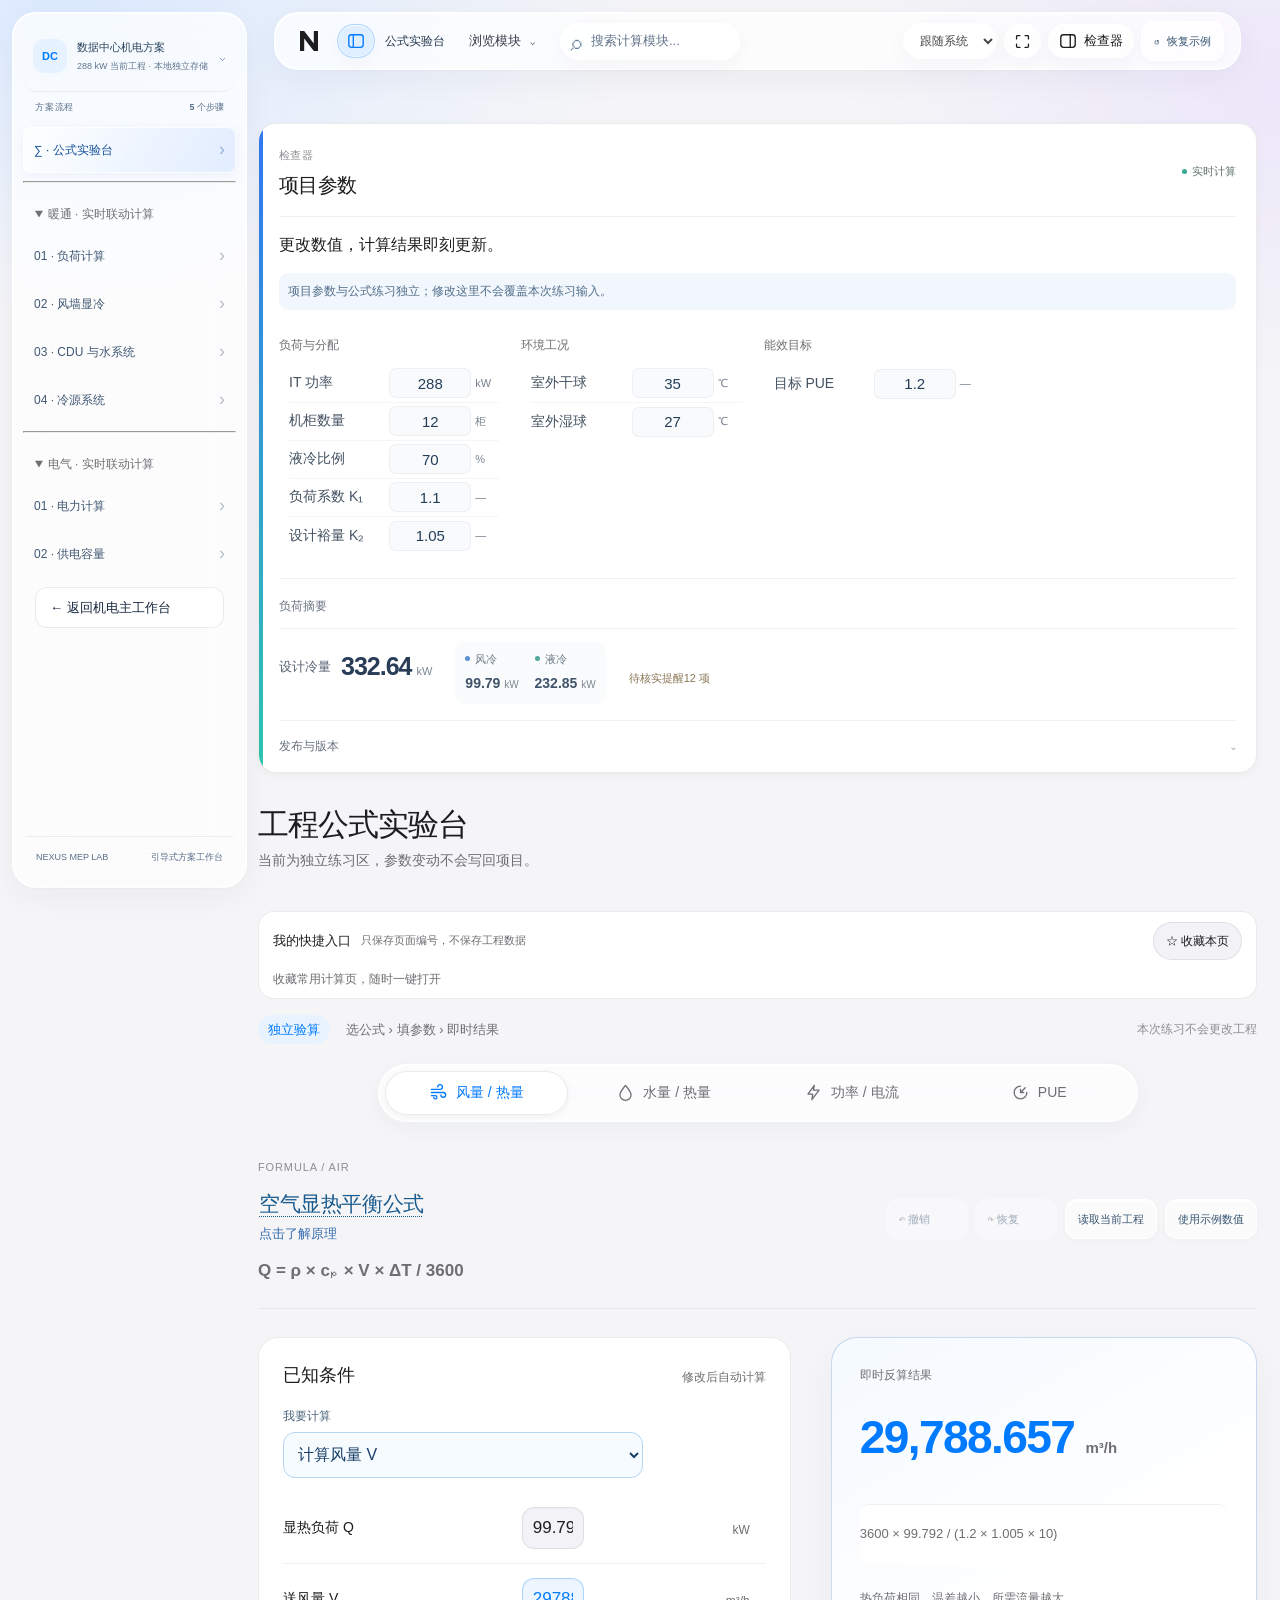
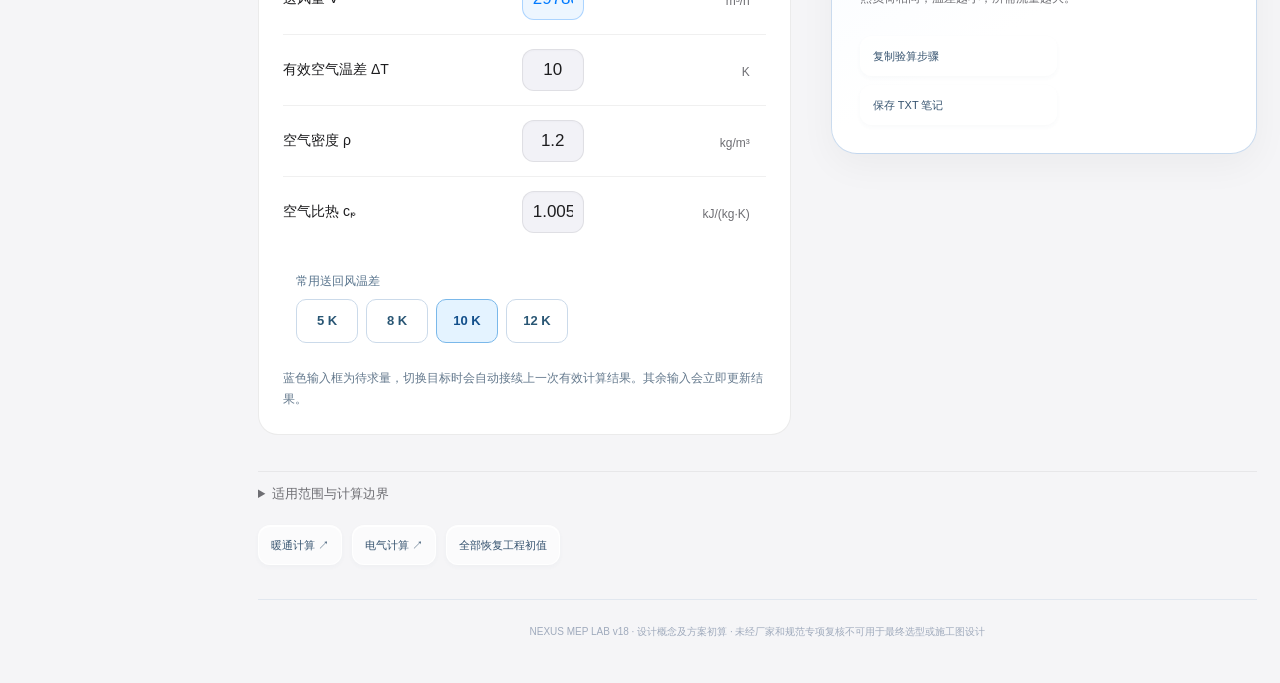
==== nexus-mep-lab/room-cfd/index.html @ 4a5c9ed4 "feat(pwa): add complete Room CFD and modular POD workspace with offline navigation" ====
<!doctype html>
<html lang="zh-CN"><head>
<meta charset="utf-8"><meta name="viewport" content="width=device-width,initial-scale=1,viewport-fit=cover">
<meta name="theme-color" content="#f6f8fb"><meta name="apple-mobile-web-app-capable" content="yes"><meta name="apple-mobile-web-app-status-bar-style" content="default"><meta name="format-detection" content="telephone=no">
<meta name="description" content="NEXUS MEP LAB：离线数据中心暖通电气初算、关键指标、UPS 电池、工程量概算和计算书生成，并支持离线 A/B 造价比选、标准POD供货及交付成本、方案复核和手机访问。">
<title>NEXUS MEP LAB v18 · 设计—造价联动工作台</title>
<style>
:root{font-family:Manrope,"Microsoft YaHei","PingFang SC",Arial,sans-serif;color:#182840;background:#f3f6fb;font-synthesis:none;text-rendering:optimizeLegibility;-webkit-font-smoothing:antialiased;--blue:#306af4;--navy:#0c1b32;--text:#182840;--muted:#748198;--border:#e5eaf2;--shadow:0 12px 32px rgba(21,48,88,.035)}
*{box-sizing:border-box}body{margin:0;min-width:320px}button,input,select{font:inherit}button{cursor:pointer}button:focus-visible,input:focus-visible,select:focus-visible{outline:3px solid #a5bdff;outline-offset:2px}a{color:#2b64d9;text-decoration:none}a:hover{text-decoration:underline}.app{min-height:100vh;display:grid;grid-template-columns:248px minmax(0,1fr)}
.sidebar{position:sticky;top:0;align-self:start;height:100vh;background:#0c1930;color:#a5b3ca;padding:28px 15px;display:flex;flex-direction:column;overflow:auto;scrollbar-width:thin}.brand{display:flex;gap:12px;align-items:center;padding:2px 13px 30px;color:#fff}.brand-logo{display:grid;place-items:center;width:38px;height:38px;border-radius:12px;background:linear-gradient(135deg,#507dff,#20c6b9);box-shadow:0 4px 25px #194ba877;font-size:22px;font-weight:800}.brand-name{font-size:16px;letter-spacing:.08em;font-weight:800}.brand-tag{color:#6f87a7;letter-spacing:.18em;font-size:9px;margin-top:4px}.group-label{color:#7084a5;font-size:10px;font-weight:800;letter-spacing:.18em;margin:15px 13px 10px}.nav-link{border:0;width:100%;display:flex;align-items:center;text-align:left;gap:11px;padding:13px 14px;border-radius:10px;background:transparent;color:#9dafc8;font-size:13px;font-weight:700;margin:2px 0;transition:background .2s,color .2s}.nav-link:hover{background:#182941;color:#fff}.nav-link.active{color:#fff;background:#23457c;box-shadow:inset 3px 0 0 #5da4ff}.nav-icon{width:19px;text-align:center;font-size:17px;opacity:.85}.nav-index{margin-left:auto;font-size:10px;color:#6688bd}.sidebar-bottom{margin-top:auto}.side-tip{border:1px solid #273b58;background:linear-gradient(135deg,#152a47,#15223a);padding:14px;border-radius:13px;margin:20px 0 12px}.side-tip .pill{display:inline-block;font-size:9px;font-weight:800;background:#1f5a58;color:#7ee1c7;border-radius:20px;padding:5px 8px;letter-spacing:.12em}.side-tip strong{display:block;font-size:13px;color:white;margin-top:10px}.side-tip p{font-size:11px;line-height:1.8;margin:6px 0 0}.copyright{font-size:10px;text-align:center;color:#516783;padding-top:10px}
.workspace{min-width:0;max-width:100%;padding:0 36px 50px}.topbar{display:flex;align-items:center;justify-content:space-between;gap:16px;min-height:78px;border-bottom:1px solid #e8edf5}.breadcrumb{display:flex;align-items:center;gap:10px;font-size:12px;color:#8a97ac;font-weight:700}.breadcrumb b{color:#172945}.sep{color:#c5cfde}.top-actions{display:flex;align-items:center;gap:9px;flex-wrap:wrap}.status-dot{display:inline-block;width:7px;height:7px;border-radius:50%;background:#16b985;margin-right:6px}.status-label{color:#69798f;font-size:11px;margin-right:9px;font-weight:700}.btn{border:1px solid #dce4f0;color:#40506a;background:#fff;border-radius:9px;padding:9px 13px;display:inline-flex;align-items:center;gap:7px;font-size:12px;font-weight:800;white-space:nowrap}.btn:hover{border-color:#91b0fd;background:#f9fbff}.btn-primary{background:#2864ef;color:#fff;border-color:#2864ef;box-shadow:0 6px 18px #2d69ee25}.btn-primary:hover{background:#174ece;border-color:#174ece}.content{max-width:1340px;margin:0 auto}.page-head{padding:33px 0 24px;display:flex;align-items:flex-end;justify-content:space-between;gap:15px}.eyebrow{font-size:10px;color:#3775db;font-weight:900;letter-spacing:.18em;text-transform:uppercase}.page-title{font-size:29px;line-height:1.28;font-weight:850;letter-spacing:-.035em;margin:8px 0}.page-desc{margin:0;color:#7b879b;font-size:12px;line-height:1.9}.page-counter{font-weight:900;color:#99a8bf;font-size:12px;white-space:nowrap}.page-counter strong{font-size:24px;color:#223655;margin-right:3px}
.hero{border-radius:18px;background:linear-gradient(113deg,#0d2445 0%,#143b76 65%,#1a4d95 100%);padding:29px 33px;color:#fff;display:flex;justify-content:space-between;gap:20px;position:relative;overflow:hidden;min-height:192px}.hero:before{content:"";position:absolute;right:85px;top:-155px;width:430px;height:430px;border:1px solid #ffffff1f;border-radius:50%;box-shadow:0 0 0 55px #ffffff07,0 0 0 110px #ffffff06}.hero>*{position:relative}.hero .tiny{font-size:10px;letter-spacing:.16em;color:#83c9ff;font-weight:900}.hero h2{font-size:26px;font-weight:800;line-height:1.45;margin:11px 0 10px}.hero p{font-size:12px;opacity:.72;line-height:1.85;max-width:520px;margin:0}.hero-badge{align-self:center;display:flex;flex-direction:column;align-items:center;justify-content:center;min-width:134px;height:108px;background:#ffffff10;border:1px solid #ffffff22;border-radius:15px;backdrop-filter:blur(5px)}.hero-badge strong{font-size:37px;line-height:1.2}.hero-badge span{font-size:10px;color:#9dc4f3;margin-top:5px;letter-spacing:.06em}
.metric-grid{display:grid;grid-template-columns:repeat(4,minmax(0,1fr));gap:15px;margin:18px 0}.metric{background:#fff;border:1px solid var(--border);border-radius:13px;box-shadow:var(--shadow);padding:19px 20px;min-height:129px}.metric .m-head{display:flex;justify-content:space-between;gap:6px;color:#74849b;font-size:11px;font-weight:750}.metric .m-icon{background:#eef4ff;color:#447ad6;width:29px;height:29px;display:grid;place-items:center;border-radius:9px;font-size:14px}.metric .m-value{font-size:27px;font-weight:850;margin-top:12px;white-space:nowrap;color:#172946;letter-spacing:-.03em}.metric .m-unit{font-size:12px;color:#75849b;font-weight:650}.metric .m-foot{font-size:10px;color:#92a0b1;margin-top:6px;line-height:1.5}.metric.accent .m-value{color:#1e66e6}.metric.teal .m-value{color:#0ba987}.metric.orange .m-value{color:#c47c21}
.section-grid{display:grid;grid-template-columns:minmax(0,1.1fr) minmax(310px,.9fr);gap:17px;margin:18px 0}.section-grid.wide-left{grid-template-columns:minmax(0,1.15fr) minmax(300px,.85fr)}.box{background:#fff;border:1px solid var(--border);border-radius:14px;box-shadow:var(--shadow);padding:22px 23px;min-width:0}.box-h{display:flex;justify-content:space-between;align-items:center;gap:10px;margin-bottom:20px}.box h3{font-size:15px;margin:0;letter-spacing:-.01em;color:#20314b}.box .hint{font-size:11px;color:#9ba9ba}.section-h{display:flex;align-items:center;gap:10px;font-size:14px;font-weight:850;margin:0 0 18px}.section-h:before{content:"";width:4px;height:17px;border-radius:5px;background:#3778ef}.muted{color:#7b8aa0}.small{font-size:11px}.note-box{background:#f1f6ff;color:#536f99;border:1px solid #e2ecff;border-radius:9px;padding:11px 13px;font-size:11px;line-height:1.85}.note-box.warn{background:#fff7e9;border-color:#ffebc3;color:#9b692c}.note-box.danger{background:#fff0f0;border-color:#ffe0dd;color:#ab4c46}.vertical-gap{height:15px}
.field-grid{display:grid;grid-template-columns:repeat(2,minmax(0,1fr));gap:16px 17px}.field-grid.cols3{grid-template-columns:repeat(3,minmax(0,1fr))}.field.full{grid-column:1/-1}.field label{display:flex;align-items:center;justify-content:space-between;gap:7px;font-size:11px;color:#65748b;font-weight:800;margin-bottom:7px}.field label em{font-size:10px;color:#adb7c6;font-style:normal;font-weight:700}.field input,.field select{width:100%;border:1px solid #dde5f0;background:#fafcff;color:#21344d;height:40px;padding:0 11px;border-radius:8px;font-size:13px;font-weight:750;transition:border-color .15s,background .15s}.field input:focus,.field select:focus{outline:none;border-color:#4385f5;background:#fff;box-shadow:0 0 0 3px #4385f510}.field input.invalid{border-color:#e65b62;background:#fff3f4}.field .field-desc{display:block;font-size:10px;color:#9ca8b8;margin-top:6px;line-height:1.55}.fields-header{font-size:10px;text-transform:uppercase;color:#92a3ba;letter-spacing:.11em;font-weight:900;border-bottom:1px solid #edf1f6;padding:4px 0 12px;margin:24px 0 18px}.fields-header:first-child{margin-top:0}.range-row{display:flex;gap:13px;align-items:center}.range-row input[type=range]{flex:1;appearance:none;background:linear-gradient(90deg,#2f73f9,#2fc6b1);border:0;height:6px;padding:0;cursor:pointer;border-radius:20px}.range-row input[type=range]::-webkit-slider-thumb{appearance:none;height:16px;width:16px;background:#fff;border:4px solid #2f70f3;box-shadow:0 0 0 2px #dbe8ff;border-radius:50%}.range-val{width:60px;font-size:16px;font-weight:900;color:#2b67ec;text-align:right}
.summary-meter{height:12px;display:flex;overflow:hidden;background:#edf2f9;border-radius:20px;margin:16px 0 10px}.summary-meter .air{background:linear-gradient(90deg,#4f8bff,#366ce8)}.summary-meter .liq{background:linear-gradient(90deg,#29c7b1,#11ab8e)}.legend-row{display:flex;justify-content:space-between;align-items:center;gap:10px;margin:11px 0;color:#64758e;font-size:11px}.legend-dot{width:8px;height:8px;display:inline-block;border-radius:50%;margin-right:7px}.legend-dot.air{background:#3b7aff}.legend-dot.liq{background:#12b798}.legend-row strong{font-weight:800;color:#253953}.status-pill{display:inline-flex;align-items:center;gap:5px;font-size:10px;font-weight:800;border-radius:100px;padding:6px 9px;background:#edfaf5;color:#11936d}.status-pill.warn{background:#fff3dd;color:#b57820}.status-pill.danger{background:#ffe9e9;color:#cf4c57}
.warn-list{display:grid;gap:9px}.warn-item{padding:10px 12px;background:#fff8eb;border:1px solid #ffedcb;border-radius:9px;color:#916221;font-size:11px;line-height:1.7;display:flex;gap:10px}.warn-item .warn-chip{flex-shrink:0;color:#b27415;font-weight:900}.empty-state{font-size:12px;color:#1d9670;background:#edfaf5;border-radius:10px;padding:17px}
.formula-intro{font-size:12px;color:#7f8ca1;line-height:1.8;margin:-3px 0 17px}.steps{display:grid;gap:11px}.step{display:grid;grid-template-columns:29px minmax(0,1fr);gap:12px}.step-no{height:26px;width:26px;border-radius:9px;display:grid;place-items:center;background:#eaf1ff;color:#336be0;font-size:11px;font-weight:900}.step-body{background:#fbfcff;border:1px solid #eaf0f8;border-radius:10px;padding:15px;min-width:0}.step-body h4{font-size:12px;font-weight:900;color:#243854;margin:0 0 8px}.step-body .formula{font-family:"DM Sans",Consolas,monospace;font-size:15px;font-weight:750;letter-spacing:.01em;overflow-wrap:anywhere;color:#285ab6;margin:10px 0 7px}.step-body .substitution{background:#eff4fd;border-radius:7px;padding:10px 11px;font-family:Consolas,Monaco,monospace;font-size:12px;color:#344f78;line-height:1.7;overflow-wrap:anywhere}.step-body .answer{color:#0a9c7f;font-weight:900;font-size:13px;margin-top:10px}.step-body .explain{color:#8390a4;font-size:10px;line-height:1.85;margin-top:9px}.formula-panel{margin:20px 0}.formula-panel .box-h{margin-bottom:13px}
.pipeline{display:flex;align-items:center;gap:11px;flex-wrap:wrap}.pipeline-node{padding:18px 19px;border:1px solid #dfe8f5;background:#f6f9ff;border-radius:11px;flex:1;min-width:105px;text-align:center}.pipeline-node .node-icon{font-size:22px;margin-bottom:8px;color:#2d71dc}.pipeline-node strong{display:block;font-size:12px;color:#203454}.pipeline-node span{display:block;margin-top:5px;color:#8795aa;font-size:10px}.pipeline-arrow{color:#99afcf;font-size:18px}.pipeline.compact .pipeline-node{padding:12px}.pipeline.compact .pipeline-node strong{font-size:11px}.bar-title{font-size:11px;color:#74849b;font-weight:750;display:flex;justify-content:space-between}.strip{height:9px;border-radius:30px;background:#eaf0fa;overflow:hidden;margin-top:8px}.strip>div{height:100%;background:linear-gradient(90deg,#377af7,#25c2b3);border-radius:30px;max-width:100%;transition:width .25s}.strip.over>div{background:linear-gradient(90deg,#f8bb58,#eb6969)}.big-number{font-size:31px;font-weight:900;color:#204376;letter-spacing:-.035em;margin:13px 0 5px}.subtle-divider{border:0;border-top:1px solid #eef1f5;margin:17px 0}.kv-line{display:flex;justify-content:space-between;gap:12px;padding:11px 0;border-bottom:1px dashed #e8edf4;font-size:12px}.kv-line:last-child{border:0}.kv-line .label{color:#71819b}.kv-line strong{font-weight:900;color:#1f3655;white-space:nowrap}
.pie-row{display:flex;align-items:center;gap:23px}.donut{width:156px;height:156px;border-radius:50%;display:grid;place-items:center;flex-shrink:0;background:conic-gradient(#18bea3 0 var(--liquid),#3c78e9 var(--liquid) 100%)}.donut-center{height:109px;width:109px;border-radius:50%;background:#fff;display:flex;flex-direction:column;align-items:center;justify-content:center;color:#203957}.donut-center strong{font-size:23px;font-weight:900}.donut-center span{font-size:10px;color:#8491a6;margin-top:3px}.donut-info{flex:1}.donut-info .legend-row{padding:5px 0;border-bottom:1px solid #edf1f5}.donut-info .legend-row:last-child{border:0}
.thermal{display:flex;align-items:center;justify-content:space-between;gap:12px;margin:10px 0}.thermal-tube{flex:1;border-radius:10px;padding:15px 12px;background:#eef6ff;border:1px solid #d8e9ff;text-align:center}.thermal-tube.hot{background:#fff5ee;border-color:#ffe7d5}.thermal-tube b{display:block;font-size:20px;color:#286acc}.thermal-tube.hot b{color:#de8551}.thermal-tube span{font-size:10px;color:#7d8fa7}.thermal-arrow{color:#a5b4c7}.mini-table{width:100%;border-collapse:collapse;font-size:11px}.mini-table th{text-align:left;background:#f3f6fb;padding:11px 9px;color:#74829a;font-weight:800}.mini-table td{border-bottom:1px solid #edf1f7;padding:11px 9px;color:#465773}.mini-table th:last-child,.mini-table td:last-child{text-align:right}.formula-ref{font-size:12px;line-height:1.9;color:#718198;padding:16px;background:#f6f9fe;border:1px solid #e8eef8;border-radius:10px}
.footer{font-size:10px;color:#9faabc;text-align:center;margin-top:35px;padding-bottom:10px}.toast{position:fixed;bottom:27px;right:27px;border-radius:12px;color:#fff;background:#172d4d;padding:14px 18px;box-shadow:0 12px 45px #142d4560;font-size:12px;font-weight:750;z-index:1000;max-width:min(350px,80vw)}.toast.error{background:#bf4148}
@media(max-width:1130px){.workspace{padding:0 22px 35px}.sidebar{width:214px}.app{grid-template-columns:214px minmax(0,1fr)}.metric-grid{grid-template-columns:repeat(2,minmax(0,1fr))}.field-grid.cols3{grid-template-columns:repeat(2,minmax(0,1fr))}.section-grid{grid-template-columns:1fr}.section-grid.wide-left{grid-template-columns:1fr}}
@media(max-width:740px){.app{display:block}.sidebar{position:relative;width:100%;height:auto;padding:11px 12px;overflow:visible}.brand{padding:6px 7px 11px}.brand-tag,.sidebar-bottom,.group-label,.nav-index{display:none}.nav-links{display:flex;overflow-x:auto;gap:5px;white-space:nowrap;scrollbar-width:none}.nav-links::-webkit-scrollbar{display:none}.nav-link{width:auto;flex-shrink:0;display:inline-flex;margin:0;padding:9px 11px;font-size:11px}.nav-icon{font-size:13px;width:auto}.workspace{padding:0 14px 25px}.topbar{min-height:65px}.status-label{display:none}.top-actions{gap:5px}.top-actions .btn{padding:8px 9px;font-size:11px}.page-head{padding:24px 0 17px}.page-title{font-size:23px}.page-counter{display:none}.hero{padding:22px;min-height:165px}.hero h2{font-size:19px}.hero-badge{display:none}.metric-grid{gap:10px}.metric{padding:15px;min-height:112px}.metric .m-value{font-size:21px}.box{padding:16px}.section-grid{gap:11px}.pie-row{flex-direction:column;align-items:stretch}.donut{margin:auto}.pipeline-arrow{display:none}.pipeline-node{min-width:41%}.thermal{flex-wrap:wrap}.thermal-tube{min-width:39%}}
@media(max-width:420px){.field-grid,.field-grid.cols3{grid-template-columns:1fr}.top-actions .btn:nth-child(2){display:none}.metric-grid{grid-template-columns:1fr 1fr}.metric .m-value{font-size:19px}}
@media print{.sidebar,.topbar,.top-actions,.btn,.footer,.side-tip{display:none!important}.app{display:block}.workspace{padding:0}.page-head{padding:10px 0}.section-grid{grid-template-columns:1fr 1fr}.box,.metric{box-shadow:none;break-inside:avoid}.content{max-width:100%}body{background:#fff}.formula-panel{break-before:page}}

/* v2 extension: OEM tabular datasets, design traceability and season comparisons. */
.curve-input{padding:16px 0;border-bottom:1px solid #e8edf5}.curve-input h3{font-size:13px;margin:0 0 8px;color:#28426a}.curve-input p{font-size:11px;line-height:1.8;color:#73839b;margin:0 0 9px}.curve-data{width:100%;min-height:113px;resize:vertical;border:1px solid #d6e1f1;background:#f8fbff;padding:12px 13px;line-height:1.65;font-size:12px;font-family:Consolas,"Courier New",monospace;border-radius:10px;color:#263a58}.curve-data:focus{outline:2px solid #c5d9ff;border-color:#4179f1}.preset-bar{display:flex;flex-wrap:wrap;gap:8px;margin:13px 0 17px}.preset-bar .btn{font-size:10px}.reference-list{font-size:12px;line-height:1.9;color:#637590}.reference-list p{border-bottom:1px solid #edf1f7;padding:8px 0}.reference-list b{color:#30496d}.reference-list a{color:#2b69d4;text-decoration:none}.reference-list a:hover{text-decoration:underline}.muted-small{font-size:10px;line-height:1.9;color:#8a98ac;margin:10px 0}.table-scroll{width:100%;overflow:auto}.table-scroll table{min-width:620px}.compliance-table td{vertical-align:middle;line-height:1.6}.compliance-table th:nth-child(2){min-width:150px}.compliance-table th:nth-child(3){min-width:125px}.metric .m-value{overflow-wrap:anywhere}.section-grid.wide-left .box{min-width:0}

.curve-charts{display:grid;grid-template-columns:1fr;gap:13px}.chart-card{min-width:0;border:1px solid #e4ecf7;border-radius:10px;padding:12px;background:#fbfcff}.chart-card svg{display:block;width:100%;height:auto;max-width:520px}.chart-title{font-size:11px;font-weight:900;color:#304968;display:flex;gap:8px;align-items:center;justify-content:space-between}.chart-title span{font-size:9px;color:#8898ac;font-weight:500}@media(min-width:900px){.curve-charts{grid-template-columns:repeat(2,minmax(0,1fr))}}

/* v5 catalog, network and economics */
.selected-devices{display:flex;flex-wrap:wrap;gap:7px;margin:0 0 15px}.selected-devices span{font-size:11px;background:#edf4ff;color:#385981;border:1px solid #dbe6fb;border-radius:9px;padding:9px 12px}.selected-devices b{color:#274b82}.selected-devices em{font-style:normal;font-size:10px;color:#b17c3e}.hyd-title{font-size:14px;color:#243d65;margin:22px 0 12px}.hyd-title:first-child{margin-top:4px}

/* v6: workflow-oriented navigation and interactive architecture schematic */
.nav-group-name{display:block;color:#6d85a8;font-size:9px;font-weight:800;letter-spacing:.1em;margin:20px 13px 6px;padding-top:8px;border-top:1px solid #203652}
.design-chain{max-width:920px;margin:auto}.design-stage{display:grid;grid-template-columns:1fr;gap:13px}.design-stage.two{grid-template-columns:repeat(2,minmax(0,1fr))}.design-node{position:relative;border:1px solid #dbe6f4;background:linear-gradient(155deg,#fcfdff,#f4f8ff);padding:22px;border-radius:14px;display:flex;flex-direction:column;text-align:left;align-items:flex-start;gap:5px;min-width:0;color:#253752;transition:transform .15s,box-shadow .15s,border-color .15s}.design-node:hover{transform:translateY(-2px);border-color:#8fb0f0;box-shadow:0 12px 28px #2e64b013}.design-node .node-icon{font-size:20px;color:#3472d8}.design-node b{font-size:12px}.design-node strong{font-size:22px;color:#1b539e;overflow-wrap:anywhere}.design-node small{font-size:11px;color:#75869e}.design-node .jump{font-size:10px;color:#1f6cd1;font-weight:750;margin-top:5px}.design-arrow{text-align:center;padding:15px;color:#7f92b3;font-size:11px;font-weight:750}.readiness-list{display:grid;gap:9px}.readiness-item{width:100%;border:1px solid #e3ebf6;background:#fbfcff;border-radius:10px;display:flex;gap:16px;align-items:center;padding:13px 15px;text-align:left}.readiness-item:hover{background:#f0f5ff}.readiness-item span:nth-child(2){flex:1;min-width:0}.readiness-item b{display:block;font-size:12px;color:#263b5a}.readiness-item small{display:block;font-size:10px;line-height:1.8;color:#778aa2;margin-top:3px}.readiness-item em{font-size:16px;color:#3972ce;font-style:normal}.readiness-badge{display:inline-flex;align-items:center;border-radius:8px;padding:6px 8px;min-width:83px;justify-content:center;font-size:10px;font-weight:800;white-space:nowrap}.readiness-badge.good{background:#e4f9f0;color:#078664}.readiness-badge.pending{background:#fff0d9;color:#a76b17}
@media(max-width:740px){.nav-group-name{display:none}.design-stage.two{grid-template-columns:repeat(2,minmax(0,1fr))}.design-node{padding:14px}.design-node strong{font-size:17px}.readiness-item{gap:9px}.readiness-badge{min-width:60px;font-size:9px}}
@media(max-width:430px){.design-stage.two{grid-template-columns:1fr}.design-node{padding:13px}.readiness-item{flex-wrap:wrap}}

/* V7 topology and pump curve workbench */
.topo-diagrams{display:grid;grid-template-columns:1fr 1fr;gap:18px}
.topo-track{background:#112538;border:1px solid #294054;border-radius:10px;padding:16px;min-width:0}
.topo-row-title{font-size:14px;font-weight:800;color:#dcebf5;margin-bottom:14px}
.topo-node{display:flex;flex-wrap:wrap;gap:8px;align-items:center;padding:9px 10px;margin-bottom:7px;border-radius:7px;background:#1b3648;border:1px solid #3a5262;font-size:12px;min-width:0}
.topo-node b{color:#f3fafc;font-size:13px}.topo-node small{color:#aac3cc}.topo-node em{font-style:normal;color:#6fe1c8}.topo-dn{color:#9cc5e8}
.topo-line{color:#2dd4bf}.topo-edit-table input,.topo-edit-table select{min-width:78px;max-width:145px;font-size:12px;padding:8px}
.topo-edit-table td{vertical-align:middle;white-space:nowrap}.topo-edit-table th{white-space:nowrap}
.topo-buttons{display:flex;gap:4px}.btn-xs{font-size:11px!important;padding:6px 8px!important;white-space:nowrap}.btn-red{color:#ff9b9b!important}
.topo-advanced{margin-top:15px}.topo-advanced summary{cursor:pointer;color:#84ceea;font-weight:650}.topo-advanced textarea{margin-top:12px}
.topo-result-block{margin-top:24px;padding-top:20px;border-top:1px solid #2c465c}.topo-result-block:first-child{margin-top:0;padding-top:0;border-top:0}
.topo-result-head{display:flex;justify-content:space-between;gap:14px;align-items:center;margin-bottom:14px}.topo-result-head h3{margin:0}
.topo-outage{padding:12px 14px;background:#1b3445;border-radius:7px;color:#d4edeb;margin:15px 0}
.chart-legend{display:flex;flex-wrap:wrap;gap:19px;color:#acc1d2;font-size:12px;margin:18px 0 8px}.chart-legend i{display:inline-block;width:19px;border-top:3px solid;margin-right:7px;vertical-align:middle}.chart-legend .legend-blue{border-color:#60a5fa}.chart-legend .legend-teal{border-color:#2dd4bf}.chart-legend .legend-dashed{border-color:#f59e0b;border-top-style:dashed}
.pump-plot{display:block;width:100%;max-height:355px;border-radius:10px;margin:0 0 15px}.chart-tick{font:12px Arial,sans-serif;fill:#9eb7c8}.chart-label{font:12px Arial,sans-serif;fill:#e0ebf0}
@media(max-width:780px){.topo-diagrams{grid-template-columns:1fr}.topo-result-head{align-items:flex-start;flex-direction:column}.topo-track{overflow:hidden}.topo-node{margin-left:0!important}.pump-plot{min-width:0}}

.chart-scroll{overflow-x:auto;max-width:100%;border-radius:10px}.pump-plot{min-width:620px}

/* ==========================================================
   V8 — Engineering workspace UI. Design inspiration:
   shadcn/ui dashboard patterns, xyflow node navigation and
   EPANET-JS's engineering workbench information hierarchy.
   No third-party styling or source code has been copied.
   ========================================================== */
:root{
 --blue:#2866e8;--navy:#111e35;--text:#15253e;--muted:#738096;
 --border:#e1e8f0;--shadow:0 6px 25px rgba(28,50,85,.035);
 --surface:#ffffff;--surface-alt:#f6f8fc;
 font-family:Inter,"Segoe UI","PingFang SC","Microsoft YaHei",sans-serif;
}
html{scroll-behavior:smooth}body{background:#f5f7fb;line-height:1.5}
.app.v8-layout{grid-template-columns:260px minmax(0,1fr)}
.v8-layout .sidebar{width:260px;padding:21px 12px 14px;background:#111d31;overflow-y:auto;border-right:1px solid #24324a;z-index:51}
.v8-layout .brand{padding:1px 10px 21px;gap:11px;border-bottom:1px solid #233047;margin:0 3px 17px}
.v8-layout .brand-logo{width:38px;height:38px;flex:none;border-radius:11px;background:#2f72ef;color:#fff;font-size:21px;box-shadow:0 8px 16px #04183144;position:relative}
.brand-logo-dot{position:absolute;right:6px;top:6px;background:#3be0c5;width:6px;height:6px;border-radius:50%;border:1px solid #ddefff}
.v8-layout .brand-name{font-size:15px;letter-spacing:.025em;font-weight:800;white-space:nowrap}
.v8-layout .brand-name span{color:#83e5d4!important}
.v8-layout .brand-tag{font-size:9px;letter-spacing:.09em;color:#8095b6;margin-top:3px}
.sidebar-close{display:none;border:0;background:transparent;color:#dce6f9;font-size:25px;margin-left:auto}
.project-switch{width:100%;border:1px solid #31415a;display:flex;align-items:center;gap:10px;background:#1b2b43;color:#e9f3ff;text-align:left;border-radius:10px;padding:11px 10px;margin:0 0 19px;transition:background .2s}
.project-switch:hover{background:#243b59}
.project-symbol{display:grid;place-items:center;width:35px;height:35px;background:#315a83;color:#e8f6ff;border-radius:9px;font-weight:900;font-size:11px;flex-shrink:0}
.project-text{display:block;flex:1;min-width:0}.project-text b{display:block;font-size:11px;white-space:nowrap;overflow:hidden;text-overflow:ellipsis}.project-text small{display:block;font-size:9px;color:#94aac5;margin-top:4px;white-space:nowrap;overflow:hidden;text-overflow:ellipsis}.project-chevron{color:#8aa1c2}
.side-section-top{display:flex;justify-content:space-between;align-items:center;padding:1px 12px 10px;font-size:9px;font-weight:800;color:#6f8baa;letter-spacing:.09em}
.side-section-top span:last-child{color:#a5b5ca;letter-spacing:0}
.v8-layout .nav-links{display:block;overflow:visible;white-space:normal}
.v8-layout .nav-section{padding:0 0 11px;border-bottom:1px solid #233047;margin-bottom:10px}
.v8-layout .nav-section:last-child{border-bottom:0}
.v8-layout .nav-group-name{display:flex;justify-content:space-between;align-items:center;font-size:10px;text-transform:none;letter-spacing:.04em;color:#8195af;font-weight:750;padding:7px 10px 9px;margin:0;border:0}
.v8-layout .nav-group-name small{font-size:9px;font-weight:800;background:#283850;border-radius:5px;color:#94adc6;padding:2px 6px}
.v8-layout .nav-link{width:100%;padding:9px 11px;gap:12px;color:#afbed1;font-size:12px;margin:2px 0;border-radius:8px;position:relative;min-height:37px}
.v8-layout .nav-link:hover{background:#1b304d;color:#f4f8ff}
.v8-layout .nav-link.active{background:#274d82;color:#fff;box-shadow:none}
.v8-layout .nav-link.active:before{content:"";width:3px;height:19px;border-radius:3px;background:#64d9cb;position:absolute;left:-12px;top:9px}
.v8-layout .nav-icon{width:21px;display:grid;place-items:center;font-size:17px;color:#a9c8ee;opacity:1}
.v8-layout .nav-link.active .nav-icon{color:#a6f3e4}
.nav-name{min-width:0;flex:1;text-align:left}.nav-chevron{margin-left:auto;font-size:18px;opacity:.38}
.v8-layout .sidebar-bottom{padding:0 3px}
.v8-layout .side-tip{border:1px solid #283c56;background:linear-gradient(155deg,#1a3049,#182940);border-radius:11px;padding:14px;margin:15px 0}
.side-tip-head{font-size:9px;color:#70debf;letter-spacing:.11em;font-weight:800;display:flex;align-items:center;gap:6px}.side-tip-head i{width:6px;height:6px;background:#4cdfb5;border-radius:50%}
.v8-layout .side-tip strong{font-size:11px;font-weight:750;color:#ebf5ff;margin-top:11px}.v8-layout .side-tip p{font-size:10px;color:#91a8c3;line-height:1.75}
.sidebar-version{font-size:9px;display:flex;justify-content:space-between;color:#617d9a;padding:2px 10px 5px}.sidebar-version b{color:#94b9ee}
.v8-layout .workspace{padding:0 32px 38px;background:#f5f7fb;min-width:0}
.v8-layout .content{max-width:1480px;margin:0 auto}
.v8-layout .topbar{min-height:70px;background:#fff;border-bottom:1px solid #e6ebf2;position:sticky;top:0;z-index:30;padding:0 32px;margin:0 -32px;gap:18px}
.top-left{display:flex;align-items:center;min-width:170px;gap:12px}.v8-layout .breadcrumb{font-size:12px;color:#8593a6;letter-spacing:0}.v8-layout .breadcrumb b{font-size:12px;color:#25384f}.crumb-home{color:#65768e}
.icon-button{background:#fff;border:1px solid #e3e9f2;display:grid;place-items:center;color:#51637b;font-size:19px;width:36px;height:36px;border-radius:9px;flex:none}
.icon-button:hover{background:#f0f5ff;border-color:#c8dafa}.mobile-menu,.mobile-tools{display:none}
.search-trigger{height:37px;width:min(280px,25vw);display:flex;align-items:center;gap:9px;border:1px solid #e0e8f0;background:#f6f8fb;border-radius:9px;color:#8e9aae;padding:0 11px;text-align:left;font-size:11px}
.search-trigger:hover{background:#eef4ff;border-color:#a9c8f8}.search-glyph{font-size:21px;line-height:1;color:#66829f}.search-placeholder{flex:1;min-width:0;white-space:nowrap;overflow:hidden;text-overflow:ellipsis}.search-trigger kbd{font-size:10px;color:#8ea0b5;border:1px solid #d4deea;border-radius:5px;padding:2px 5px;white-space:nowrap;background:#fff}
.top-toolbox{display:flex;align-items:center;gap:15px;margin-left:auto;min-width:0}
.saved-badge{font-size:10px;color:#7b8b9d;white-space:nowrap}.saved-badge i{display:inline-block;width:6px;height:6px;border-radius:50%;background:#1cb991;margin-right:5px;vertical-align:middle}
.v8-layout .top-actions{display:flex;gap:5px;flex-wrap:nowrap}.v8-layout .btn{padding:9px 12px;border-radius:8px;font-size:11px;box-shadow:none;min-height:35px}.v8-layout .btn-primary{background:#2568e7;border-color:#2568e7;color:#fff}.v8-layout .btn-primary:hover{background:#134bc5}
/* global context deck */
.control-deck{background:#fff;border:1px solid #e1e8f1;border-radius:14px;margin:25px 0 7px;padding:18px 20px 14px;box-shadow:0 4px 20px #142d4710;position:relative;overflow:hidden}
.control-deck:before{content:"";position:absolute;left:0;top:0;bottom:0;width:4px;background:linear-gradient(#3377f4,#2fc6b1)}
.deck-topline{display:flex;justify-content:space-between;align-items:baseline;margin-bottom:14px;gap:12px}
.deck-title{display:flex;gap:10px;align-items:center}.deck-kicker{font-weight:850;font-size:9px;color:#2d71d7;letter-spacing:.13em}.deck-title strong{font-size:13px;color:#293e5b}.deck-pulse{font-size:9px;padding:4px 8px;color:#168875;background:#e7f9f2;border-radius:30px;font-weight:750}
.deck-help{font-size:10px;color:#96a2b1}
.deck-controls{display:grid;grid-template-columns:repeat(4,minmax(0,1fr));gap:12px}
.deck-field{display:flex;align-items:center;justify-content:space-between;min-width:0;gap:9px;background:#f7f9fd;border:1px solid #e9eef6;padding:7px 9px 7px 12px;border-radius:9px}
.deck-field>span{font-size:11px;font-weight:780;color:#566781;white-space:nowrap}.deck-field em{font-weight:650;font-style:normal;color:#acb7c7;font-size:10px}
.deck-field input{width:84px;min-width:50px;text-align:right;background:#fff;border:1px solid #d9e3f0;border-radius:6px;padding:7px 8px;font-size:13px;color:#223c5a;font-weight:850;height:32px}
.deck-field input:focus{border-color:#4385f5;outline:3px solid #dce9ff}.deck-field input.invalid{border-color:#e5596e;background:#fff3f4}
.deck-summary{display:flex;align-items:center;gap:23px;flex-wrap:wrap;margin-top:13px;padding-top:12px;border-top:1px solid #edf1f7;min-height:27px}
.deck-stat{font-size:10px;color:#7a8798;display:flex;align-items:center;gap:6px;white-space:nowrap}.deck-stat strong{font-size:11px;color:#243e63}.deck-bullet{display:inline-block;width:7px;height:7px;border-radius:50%}.deck-bullet.hot{background:#f0a442}.deck-bullet.blue{background:#4c8ef1}.deck-bullet.teal{background:#1cbf9b}.deck-bullet.amber{background:#d99c55}
.deck-jump{color:#2569d9;border:0;background:none;font-size:10px;font-weight:800;white-space:nowrap;margin-left:auto;padding:4px}
/* title & information density */
.v8-layout .page-head{padding:26px 0 19px}.v8-layout .eyebrow{color:#5478b0;font-size:10px;letter-spacing:.13em}
.v8-layout .page-title{color:#192d49;margin:5px 0 7px;font-size:27px;font-weight:820;letter-spacing:-.02em}.v8-layout .page-desc{font-size:11px;color:#8390a3}.v8-layout .page-counter{color:#a2b1c4;font-size:11px}.v8-layout .page-counter strong{font-size:21px;color:#47607e}
.v8-layout .hero{background:linear-gradient(108deg,#132c4c 0%,#183b64 62%,#175a72 100%);border-radius:14px;padding:27px 31px;min-height:175px}.v8-layout .hero:before{right:56px;top:-175px}.v8-layout .hero .tiny{color:#6ce2d0;font-size:10px}.v8-layout .hero h2{font-size:24px}.v8-layout .hero p{font-size:11px}.v8-layout .hero-badge{background:#ffffff0b;min-width:140px;border:1px solid #7ba2cd30}
.v8-layout .metric-grid{gap:12px;margin:15px 0}.v8-layout .metric{padding:17px;min-height:116px;border:1px solid #e6ecf3;border-radius:12px;background:linear-gradient(180deg,#fff,#fbfcff)}.v8-layout .metric .m-head{font-size:11px;color:#77879f}.v8-layout .metric .m-value{font-size:25px;margin-top:9px;color:#1d3454}.v8-layout .metric.accent .m-value{color:#2368d7}.v8-layout .metric.teal .m-value{color:#119f89}.v8-layout .metric.orange .m-value{color:#be7e35}.v8-layout .metric .m-icon{width:28px;height:28px;font-size:14px;background:#edf3fd;color:#4d7bc2}.v8-layout .metric .m-foot{font-size:10px;color:#91a0b0}
.v8-layout .box{border-radius:13px;box-shadow:0 3px 16px #1b324807;padding:21px 22px;border-color:#e5eaf0}.v8-layout .box-h{margin-bottom:16px;padding-bottom:13px;border-bottom:1px solid #eef1f5}.v8-layout .box h3{font-size:14px;color:#223a58}.v8-layout .box .hint{font-size:9px;letter-spacing:.05em;font-weight:750;color:#9babc0}.v8-layout .section-grid{gap:14px;margin:15px 0}.v8-layout .field-grid{gap:14px}.v8-layout .field label{font-size:11px}.v8-layout .field input,.v8-layout .field select{height:39px;background:#fbfcff;border-radius:7px}.v8-layout .field input:hover,.v8-layout .field select:hover{border-color:#aec5e5}.v8-layout .note-box{border-radius:9px;font-size:11px;line-height:1.8}.v8-layout .fields-header{margin:17px 0 14px}.v8-layout .fields-header:first-child{margin-top:0}
/* schematic / results */
.v8-layout .design-chain{max-width:1000px}.v8-layout .design-node{background:linear-gradient(140deg,#fff,#f4f8fc);border-radius:11px;padding:17px 21px}.v8-layout .design-node .node-icon{font-size:19px;background:#eaf2ff;padding:4px 9px;border-radius:7px}.v8-layout .design-node strong{font-size:20px}.v8-layout .design-node small{font-size:10px}.v8-layout .design-node:hover{transform:translateY(-2px);border-color:#8fb8ef;box-shadow:0 8px 21px #245d9f13}.v8-layout .design-arrow{padding:11px 0;color:#7295bd}.v8-layout .readiness-item{border-radius:9px}.v8-layout .readiness-item:hover{background:#f2f7ff}
.v8-layout .topo-track{background:#162c41;border-radius:11px;border-color:#2b4b63}.v8-layout .topo-node{background:#1e3c53;border-color:#365c72}.v8-layout .topo-diagrams{gap:13px}.v8-layout .chart-card{border-radius:11px}.v8-layout .mini-table{font-size:11px}.v8-layout .mini-table th{background:#f3f6fb;color:#6d7c90}.v8-layout .mini-table td{color:#445a78}.v8-layout .topo-edit-table input,.v8-layout .topo-edit-table select{border:1px solid #d7e2ee;background:#fff;border-radius:6px}
.v8-layout .formula-panel{border-left:3px solid #4c82ed}.v8-layout .step-no{background:#eaf2ff;color:#3974dc}.v8-layout .step-body .formula{font-size:12px}
.v8-layout .footer{padding:24px 0 12px;border-top:1px solid #e1e7ef;margin-top:30px}
/* command palette */
.command-modal[hidden]{display:none!important}.command-modal{position:fixed;inset:0;z-index:1200;display:flex;justify-content:center;align-items:flex-start;padding:10vh 16px 25px}.command-backdrop{position:absolute;inset:0;background:#0b1930a6;backdrop-filter:blur(3px)}
.command-box{position:relative;background:#fff;max-width:620px;width:100%;max-height:min(80vh,760px);display:flex;flex-direction:column;border-radius:14px;box-shadow:0 30px 100px #06172f70;overflow:hidden;border:1px solid #dde4ee}
.command-searchline{display:flex;align-items:center;gap:15px;padding:18px 19px;border-bottom:1px solid #e6ecf4}.command-searchline>span{font-size:26px;color:#6483a5;line-height:1}.command-searchline input{font-size:15px;border:0;outline:0;flex:1;min-width:0;color:#203952}.command-searchline button{font-size:10px;color:#8b9bad;border:1px solid #e3e9f2;border-radius:6px;padding:6px 9px;background:#f8fafc}
.command-caption{font-size:10px;padding:12px 20px 6px;letter-spacing:.08em;color:#8ea1b8;font-weight:800}.command-results{overflow-y:auto;padding:5px 11px 14px}.command-item{display:flex;align-items:center;gap:14px;width:100%;border:0;background:#fff;text-align:left;border-radius:9px;padding:12px;color:#283b56}.command-item:hover,.command-item:focus{background:#eef5ff;outline:none}.command-icon{width:34px;height:34px;border-radius:8px;display:grid;place-items:center;background:#eaf1fb;color:#2867d0;font-size:19px}.command-main{flex:1;min-width:0}.command-main b{display:block;font-size:13px}.command-main small{display:block;font-size:10px;color:#8190a6;margin-top:3px;white-space:nowrap;overflow:hidden;text-overflow:ellipsis}.command-arrow{color:#9aacc2}.command-empty{font-size:12px;padding:26px;color:#8d9cac;text-align:center}.command-bottom{padding:10px 18px;background:#f6f8fc;border-top:1px solid #e3e9f2;display:flex;justify-content:space-between;font-size:10px;color:#8998ad}
.mobile-shade{display:none}
@media(max-width:1300px){.app.v8-layout{grid-template-columns:235px minmax(0,1fr)}.v8-layout .sidebar{width:235px}.v8-layout .workspace{padding:0 23px 32px}.v8-layout .topbar{margin:0 -23px;padding:0 23px}.saved-badge{display:none}.deck-field{flex-direction:column;align-items:stretch;gap:5px}.deck-field input{width:100%;text-align:left}}
@media(max-width:1050px){.search-trigger{width:39px;justify-content:center;padding:0}.search-placeholder,.search-trigger kbd{display:none}.v8-layout .deck-controls{grid-template-columns:repeat(4,minmax(0,1fr))}}
@media(max-width:980px){
 .app.v8-layout{display:block}.v8-layout .sidebar{position:fixed;top:0;left:0;bottom:0;height:100dvh;width:min(300px,86vw);z-index:82;transform:translateX(-105%);transition:transform .2s ease;box-shadow:none}
 .sidebar-open .sidebar{transform:translateX(0);box-shadow:14px 0 45px #0b1f4a36}.sidebar-open .mobile-shade{display:block;position:fixed;inset:0;background:#0e203d83;z-index:81}
 .sidebar-close{display:block}.v8-layout .nav-links{display:block}.v8-layout .sidebar-bottom{display:block}.v8-layout .nav-group-name{display:flex}.v8-layout .nav-link{display:flex;width:100%;flex-shrink:1}
 .v8-layout .workspace{padding:0 20px 30px}.v8-layout .topbar{padding:0 20px;margin:0 -20px;min-height:62px}.mobile-menu{display:grid}
 .v8-layout .page-counter{display:none}
}
@media(max-width:740px){
 .v8-layout .workspace{padding:0 14px 28px}.v8-layout .topbar{padding:0 14px;margin:0 -14px;min-height:59px;gap:8px}.top-left{min-width:0}.v8-layout .breadcrumb{white-space:nowrap;font-size:11px}.v8-layout .breadcrumb b{max-width:115px;overflow:hidden;text-overflow:ellipsis;white-space:nowrap}.v8-layout .topbar .crumb-home,.v8-layout .topbar .sep{display:none}
 .search-trigger{margin-left:auto}.mobile-tools{display:grid}.v8-layout .top-actions{display:none;position:absolute;right:12px;top:58px;background:#fff;border:1px solid #e0e8f2;box-shadow:0 15px 30px #182c4940;padding:10px;border-radius:10px;z-index:60;width:170px;flex-direction:column}.v8-layout .top-actions.is-open{display:flex}.v8-layout .top-actions .btn{display:flex!important;justify-content:flex-start}
 .control-deck{margin:14px 0 2px;padding:14px 13px}.deck-topline{margin-bottom:11px}.deck-title{gap:6px}.deck-title strong{font-size:12px}.deck-kicker{font-size:8px}.deck-help{display:none}.deck-controls{grid-template-columns:repeat(2,minmax(0,1fr))!important;gap:7px}.deck-field{padding:7px 9px;gap:4px}.deck-field>span{font-size:10px}.deck-field input{height:30px;font-size:12px}.deck-summary{gap:7px 12px;margin-top:11px;padding-top:10px}.deck-stat{font-size:10px}.deck-stat strong{font-size:10px}.deck-jump{margin-left:0}
 .v8-layout .page-head{padding:21px 0 14px}.v8-layout .page-title{font-size:23px}.v8-layout .hero{padding:20px;min-height:140px}.v8-layout .hero h2{font-size:20px}.v8-layout .hero-badge{display:none}.v8-layout .metric-grid{grid-template-columns:repeat(2,minmax(0,1fr));gap:9px}.v8-layout .metric{min-height:108px;padding:13px}.v8-layout .metric .m-value{font-size:20px}.v8-layout .box{padding:15px}.v8-layout .section-grid{gap:12px}.v8-layout .topo-diagrams{grid-template-columns:1fr}
 .v8-layout .field-grid.cols3{grid-template-columns:repeat(2,minmax(0,1fr))}.v8-layout .design-stage.two{grid-template-columns:repeat(2,minmax(0,1fr))}
}
@media(max-width:450px){.v8-layout .field-grid,.v8-layout .field-grid.cols3{grid-template-columns:repeat(2,minmax(0,1fr))}.v8-layout .field input,.v8-layout .field select{min-width:0}.v8-layout .design-stage.two{grid-template-columns:repeat(2,minmax(0,1fr))}.v8-layout .design-node{padding:13px}.v8-layout .design-node strong{font-size:16px}.v8-layout .design-node .jump{font-size:9px}.v8-layout .metric .m-value{font-size:19px}.deck-pulse{display:none}}
@media(max-width:350px){.v8-layout .field-grid,.v8-layout .field-grid.cols3{grid-template-columns:1fr}.deck-controls{grid-template-columns:1fr 1fr}}
@media print{.control-deck,.command-modal,.mobile-shade,.search-trigger{display:none!important}.v8-layout .workspace{padding:0;background:#fff}.v8-layout .topbar,.sidebar{display:none!important}.v8-layout .box{border:1px solid #ddd}.v8-layout .page-head{padding:0 0 10px}}
@media(prefers-reduced-motion:reduce){html{scroll-behavior:auto}.v8-layout .sidebar,.v8-layout .design-node{transition:none}}
/* V8 topology guided workflow */
.topo-jumpbar{display:flex;align-items:center;gap:8px;flex-wrap:wrap;background:#fff;border:1px solid #e3eaf4;border-radius:11px;padding:10px 13px;margin:14px 0;box-shadow:0 4px 14px #1d375009}
.topo-jumpbar span{font-size:10px;font-weight:850;color:#8da0b7;letter-spacing:.06em;margin-right:5px}.topo-jumpbar button{border:1px solid #e3eaf3;background:#f6f9fd;border-radius:7px;color:#3c628d;font-size:11px;font-weight:800;padding:9px 11px}.topo-jumpbar button:hover{background:#e9f2ff;border-color:#a7c8f5;color:#2465c4}.topo-anchor{scroll-margin-top:90px}
@media(max-width:740px){.topo-jumpbar{gap:6px}.topo-jumpbar span{display:none}.topo-jumpbar button{padding:8px 9px;font-size:10px}}

/* V9: hydraulic reliability / per-terminal evidence */
.balance-indicators{display:flex;align-items:center;gap:8px;flex-wrap:wrap;margin:16px 0 11px}
.balance-indicators span{display:inline-flex;align-items:center;gap:4px;padding:7px 10px;border:1px solid #dbeaf2;background:#eef8fb;border-radius:7px;color:#3b7084;font-size:11px}
.balance-indicators b{color:#126577;font-variant-numeric:tabular-nums}
.balance-intro{background:linear-gradient(105deg,#f2f9fd,#f8fbff);border:1px solid #cfe7f5;border-radius:10px;padding:17px;color:#29455c;line-height:1.8;font-size:12px}
.balance-intro>b{font-size:13px;color:#13577f}.balance-intro p{margin:7px 0 14px}
.balance-intro code{background:#dceffa;padding:2px 5px;border-radius:4px;color:#0b597c;font-size:11px}
.balance-design-panels{display:grid;grid-template-columns:repeat(2,minmax(0,1fr));gap:11px}
.balance-panel{background:#fff;border:1px solid #dae9f5;border-radius:9px;padding:12px;min-width:0}
.balance-panel>strong{font-size:12px;color:#27526f}.balance-panel>small{display:block;font-size:10px;color:#7a92a9;margin-top:11px}
.balance-metrics{margin-top:8px}.balance-metrics>div{display:grid;grid-template-columns:minmax(0,1fr) auto auto;gap:6px 11px;align-items:center;padding:8px 0;border-bottom:1px dashed #e4edf6;font-size:11px}
.balance-metrics span{overflow:hidden;text-overflow:ellipsis;white-space:nowrap}.balance-metrics b{font-variant-numeric:tabular-nums;color:#163a58;font-size:11px}
.balance-metrics em{font-style:normal;color:#12977c;font-size:10px;font-weight:800}
.text-warn,.balance-metrics em.text-warn{color:#c26034!important;font-weight:850}
.outage-details{margin:13px 0;border:1px solid #e0e9f1;border-radius:8px;padding:10px 12px;background:#fafcfe}
.outage-details summary{cursor:pointer;font-weight:750;color:#315779;font-size:12px}.outage-details .table-scroll{margin-top:10px}
@media(max-width:740px){.balance-design-panels{grid-template-columns:1fr}.balance-metrics>div{grid-template-columns:minmax(0,1fr) auto}.balance-metrics em{grid-column:2;text-align:right}}

/* Calculation report studio · v10 */
.report-field-grid{display:grid;grid-template-columns:repeat(2,minmax(0,1fr));gap:16px}.report-field{display:flex;flex-direction:column;gap:6px;color:var(--text-muted,#576b80);font-size:13px}.report-field input{min-width:0;width:100%;padding:10px 12px;border:1px solid #d4e0eb;border-radius:7px;color:#223d56;background:white}.report-chapter-grid{display:grid;grid-template-columns:repeat(2,minmax(0,1fr));gap:10px}.report-chapter{display:flex;align-items:center;gap:10px;min-height:40px;padding:10px;border:1px solid #e1eaf3;border-radius:8px;font-size:13px;color:#38516d;cursor:pointer}.report-chapter input{accent-color:#1c78bd;width:16px;height:16px}.report-export-actions{display:flex;flex-wrap:wrap;gap:10px;align-items:center}.report-export-actions button{margin:0}.report-mini-summary{margin-top:18px}.report-mini-summary h3{font-size:15px;margin:8px 0}.report-mini-row,.report-audit-list>div{display:flex;gap:10px;justify-content:space-between;padding:10px 0;border-bottom:1px solid #e4ecf4;color:#3e5871;font-size:13px}.report-mini-row b,.report-audit-list strong{color:#1b6d9f}@media(max-width:650px){.report-field-grid,.report-chapter-grid{grid-template-columns:1fr}.report-export-actions .btn{width:100%}}

/* v11 | document-control workspace */
.gov-evidence-list{display:grid;gap:11px}
.gov-evidence{border:1px solid #e1e9ef;background:#fbfdff;border-radius:12px;padding:15px}
.gov-evidence-title{display:flex;justify-content:space-between;gap:12px;align-items:center;margin-bottom:12px;color:#1e3852}
.gov-evidence-title .muted{color:#718499;font-size:12px}
.gov-evidence-fields{display:grid;grid-template-columns:1fr 2fr 1fr;gap:12px}
.gov-evidence-fields label,.gov-compare-select label{display:grid;gap:6px;font-size:12px;color:#50657b}
.gov-evidence-fields input,.gov-evidence-fields select,.gov-compare-select select{font-size:13px;border-radius:7px;border:1px solid #cddce8;background:white;padding:10px 9px;min-width:0;width:100%;color:#25425b}
.gov-gate-head{display:flex;align-items:center;justify-content:space-between;gap:12px;color:#637c90;font-size:13px;margin-bottom:16px}
.gov-state-ready,.gov-state-blocked{border-radius:100px;font-size:13px;padding:9px 14px;font-weight:700}
.gov-state-ready{color:#176747;background:#e4f5e9}.gov-state-blocked{color:#97651c;background:#fff3dc}
.gov-issues{margin:0 0 18px;padding:14px 18px 12px 33px;max-height:270px;overflow:auto;background:#fffaf1;border:1px solid #f4e1b8;border-radius:12px;font-size:13px;line-height:1.9;color:#865c1e}
.gov-process{display:flex;flex-wrap:wrap;gap:8px;align-items:center;line-height:1.7;margin-bottom:16px}
.gov-process span{border-radius:8px;background:#edf4fa;border:1px solid #d9e6f0;padding:9px 12px;color:#305d81;font-size:12px;font-weight:700}
.gov-process b{color:#93aabc}
.gov-snapshots{display:grid;gap:12px}.gov-snapshot{display:flex;justify-content:space-between;gap:22px;padding:17px 18px;border:1px solid #dae7f0;background:linear-gradient(100deg,#f7fbfe,#fff);border-radius:12px}
.gov-snapshot>div:first-child{display:grid;gap:6px;min-width:0}.gov-snapshot-head{display:flex;flex-wrap:wrap;align-items:center;gap:12px}
.gov-snapshot small{color:#72859a}.gov-snapshot code{font-size:12px;color:#3077a6;overflow-wrap:anywhere}
.gov-snapshot-actions{display:flex;flex-wrap:wrap;gap:7px;align-content:center;justify-content:flex-end;max-width:510px}
.gov-snapshot-actions .btn{font-size:12px;padding:8px 10px;white-space:nowrap}
.gov-compare-select{display:grid;grid-template-columns:1fr 1fr;gap:12px;margin-bottom:14px}
.gov-diff-table{max-height:420px;overflow:auto}.gov-diff-table table{font-size:12px;width:100%}.gov-diff-table td{overflow-wrap:anywhere}
.gov-events{display:grid;gap:9px;max-height:310px;overflow:auto}.gov-event{display:flex;align-items:center;gap:13px;border-bottom:1px solid #e8edf2;padding:8px 0;font-size:12px}.gov-event span{color:#7790a5;white-space:nowrap}.gov-event b{color:#22587d;min-width:110px}.gov-event em{font-style:normal;color:#60778c}
@media(max-width:850px){.gov-evidence-fields{grid-template-columns:1fr 1fr}.gov-evidence-fields label:nth-child(2){grid-column:span 2;grid-row:2}.gov-snapshot{flex-direction:column}.gov-snapshot-actions{justify-content:flex-start;max-width:none}}
@media(max-width:520px){.gov-evidence-fields{grid-template-columns:1fr}.gov-evidence-fields label:nth-child(2){grid-column:auto;grid-row:auto}.gov-compare-select{grid-template-columns:1fr}.gov-gate-head{align-items:flex-start;flex-direction:column}.gov-event{flex-wrap:wrap}.gov-snapshot-actions .btn{flex:1 1 125px}.gov-snapshot{padding:13px}.gov-process span{padding:7px 8px}}


/* v13: touch-first phone interface. No external styles, fonts, images or scripts. */
.mobile-focus,.mobile-dock{display:none}
@media(max-width:740px){
 html{scroll-padding-top:70px}body{overscroll-behavior-y:contain;-webkit-text-size-adjust:100%}
 .v8-layout .workspace{padding-bottom:calc(102px + env(safe-area-inset-bottom, 0px))}
 .v8-layout .topbar{position:sticky;top:0;z-index:55;background:#f6f8fb;min-height:calc(61px + env(safe-area-inset-top, 0px));padding-top:env(safe-area-inset-top, 0px)}
 .top-toolbox{flex-shrink:0}.mobile-tools,.mobile-menu,.icon-button{min-width:44px;min-height:44px}
 .v8-layout .search-trigger{width:44px;height:44px}
 .v8-layout .top-actions{top:calc(57px + env(safe-area-inset-top, 0px));width:min(245px,85vw);padding:12px;gap:8px}
 .v8-layout .top-actions .btn{min-height:44px;font-size:13px}
 .mobile-focus{display:block;background:linear-gradient(125deg,#102a50,#154e8a);border-radius:18px;margin:16px 0 12px;padding:16px;color:white;box-shadow:0 12px 25px #163d7024}
 .mf-line{display:flex;align-items:center;justify-content:space-between;gap:10px;font-size:11px;color:#a9d5ff}
 .mf-line b{font-size:12px;color:#fff;max-width:75%;overflow:hidden;text-overflow:ellipsis;white-space:nowrap}
 .mf-label{font-size:10px;color:#abd2ff;letter-spacing:.08em;font-weight:700}
 .mf-kpis{display:grid;grid-template-columns:repeat(3,minmax(0,1fr));gap:8px;margin-top:15px}
 .mf-kpi{border:1px solid #ffffff1c;background:#ffffff12;border-radius:10px;padding:11px 8px;min-width:0}
 .mf-kpi span{display:block;font-size:10px;color:#c0d9f7}.mf-kpi strong{font-size:19px;letter-spacing:-.04em;white-space:nowrap}.mf-kpi small{font-size:9px;color:#b0cbeb;margin-left:2px}
 .mf-actions{display:grid;grid-template-columns:1fr 1fr;gap:9px;margin-top:13px}
 .mf-btn{border-radius:10px;background:#fff;color:#173b6c;border:0;min-height:44px;padding:9px 10px;font-weight:800;font-size:12px}
 .mf-btn.secondary{background:#ffffff21;color:#fff;border:1px solid #ffffff35}
 .mobile-deck-collapsed .deck-controls{display:none!important}
 .v8-layout .control-deck{margin-top:10px;margin-bottom:10px;padding:10px 12px}
 .v8-layout .deck-topline{margin-bottom:3px}
 .v8-layout .deck-summary{margin-top:8px}
 .deck-toggle{display:flex;justify-content:center;width:100%;border:1px solid #d9e4f3;background:#fff;color:#2458a0;border-radius:9px;min-height:44px;margin:9px 0 0;font-size:12px;font-weight:800}
 .v8-layout .deck-controls{margin-top:12px;gap:11px}
 .v8-layout .deck-field{min-height:76px;padding:9px}
 .v8-layout .deck-field>span{font-size:12px}.v8-layout .deck-field input{min-height:44px;height:44px;font-size:16px}
 .mobile-dock{position:fixed;display:grid;grid-template-columns:repeat(5,minmax(0,1fr));inset:auto 0 0;z-index:80;min-height:calc(65px + env(safe-area-inset-bottom, 0px));padding:6px 5px calc(6px + env(safe-area-inset-bottom, 0px));background:#fff;border-top:1px solid #dfe8f4;box-shadow:0 -4px 24px #182f5120}
 .mobile-dock button{border:0;background:transparent;color:#697b93;font-size:10px;font-weight:800;min-height:49px;display:flex;flex-direction:column;align-items:center;justify-content:center;gap:3px;border-radius:11px;touch-action:manipulation}
 .mobile-dock button .dock-icon{font-size:20px;line-height:1.1}.mobile-dock button.is-active{background:#eaf1ff;color:#2363e4}
 .v8-layout .field-grid,.v8-layout .field-grid.cols3{grid-template-columns:1fr!important;gap:13px}
 .v8-layout .field label{font-size:13px;line-height:1.5}.v8-layout .field input,.v8-layout .field select{height:auto;min-height:46px;font-size:16px}
 .v8-layout .btn,.v8-layout button[data-action],.v8-layout .readiness-item,.v8-layout .design-node{min-height:44px;touch-action:manipulation}
 .v8-layout textarea,.v8-layout select,.v8-layout input[type="text"],.v8-layout input[type="search"],.v8-layout input[type="number"]{font-size:16px!important}
 .v8-layout .table-scroll,.v8-layout .topo-table-scroll{overflow-x:auto;-webkit-overflow-scrolling:touch;touch-action:pan-x pan-y;max-width:100%}
 .v8-layout .formula-panel,.v8-layout .formula-line,.v8-layout .formula-math{overflow-x:auto;max-width:100%}
 .v8-layout .section-grid,.v8-layout .section-grid.wide-left{grid-template-columns:minmax(0,1fr)}
 .v8-layout .page-title{font-size:22px}.v8-layout .page-desc{font-size:12px}
 .v8-layout .metric{padding:14px 11px}.v8-layout .metric .m-value{font-size:19px;overflow-wrap:anywhere}
 .toast{bottom:calc(78px + env(safe-area-inset-bottom,0px));max-width:calc(100vw - 24px)}
 .v8-layout .sidebar{padding-top:calc(18px + env(safe-area-inset-top, 0px));padding-bottom:calc(18px + env(safe-area-inset-bottom, 0px));overflow-y:auto}
 .v8-layout .sidebar .nav-link{min-height:47px;font-size:14px}
 .command-modal .command-box{width:calc(100vw - 18px);max-width:none;margin-top:calc(8px + env(safe-area-inset-top, 0px))}
}
@media(max-width:360px){.mf-kpi strong{font-size:16px}.mf-actions{grid-template-columns:1fr 1fr}.mobile-dock button{font-size:9px}.v8-layout .metric .m-value{font-size:17px}}
@media(min-width:741px){.deck-toggle{display:none}}
@media print{.mobile-focus,.mobile-dock,.deck-toggle{display:none!important}}


/* V14: estimate/critical-power workbench. Compact BOQ table retains all columns on mobile scroll. */
.boq-table{min-width:1140px;table-layout:auto;font-size:11px}
.boq-table th{white-space:nowrap}
.boq-table td{white-space:nowrap;vertical-align:middle}
.boq-table input[type="number"]{width:110px;min-width:105px;padding:7px 8px;font-size:12px}
.boq-table input[type="text"]{width:150px;min-width:145px;padding:7px 8px;font-size:11px}
.boq-table input[type="checkbox"]{width:18px;height:18px;accent-color:var(--blue);cursor:pointer}
.boq-table select{min-width:94px;padding:7px 4px;font-size:11px}
.boq-table tr.boq-off{opacity:.5}
.boq-table td strong{font-size:12px}
.boq-table td small{display:block;font-size:10px;color:#7b8aa1;margin-top:5px}
.boq-tags{display:flex;gap:9px;flex-wrap:wrap;margin-top:15px}
.boq-tag{display:flex;align-items:center;gap:8px;background:#ecf3fe;border:1px solid #dbe9fa;color:#53708f;border-radius:8px;padding:8px 11px;font-size:11px}
.boq-tag b{color:#1d569c;font-size:13px}
@media(max-width:740px){.boq-table{min-width:1100px}.boq-table input[type="number"]{font-size:16px}.boq-table select{font-size:13px}.boq-tags{gap:6px}.boq-tag{padding:7px 8px}}
/* v14 tender quick proposal workbench. Price and quantity focus, touch-friendly. */
.bid-hero{background:linear-gradient(116deg,#12305c,#126f87);border:0}.bid-hero h2{max-width:720px}
.bid-state-banner{display:flex;justify-content:space-between;gap:14px;align-items:center;padding:13px 18px;margin-bottom:16px;border-radius:11px;border:1px solid #e3b86a;background:#fff8e8;color:#6c4d12;font-size:13px;flex-wrap:wrap}
.bid-state-banner.ok{background:#e8f7f0;color:#196b4c;border-color:#a1e5c4}.bid-state-banner strong{font-weight:800;font-size:14px}
.bid-kpis{display:grid;grid-template-columns:repeat(4,minmax(0,1fr));gap:13px;margin:15px 0 20px}
.bid-kpi{background:#fff;border:1px solid #e3eaf4;border-radius:13px;padding:18px;box-shadow:0 5px 18px #18294609;min-width:0}
.bid-kpi small{display:block;color:#60718b;font-size:12px}.bid-kpi strong{font-size:23px;font-weight:800;color:#174376;display:block;margin:8px 0;overflow-wrap:anywhere}.bid-kpi span{font-size:11px;color:#657489;line-height:1.5}
.bid-field-grid{display:grid;grid-template-columns:repeat(3,minmax(0,1fr));gap:13px 16px;margin:0 0 15px}
.bid-form-field{display:flex;flex-direction:column;gap:6px;min-width:0;color:#334661;font-size:12px;font-weight:750}
.bid-form-field span em{font-style:normal;color:#8395a8;margin-left:3px}
.bid-form-field input,.bid-form-field select,.bid-form-field textarea{width:100%;min-width:0;border:1px solid #cddaea;background:white;border-radius:9px;min-height:42px;font-size:14px;padding:10px 11px;font-family:inherit;color:#26374e}
.bid-form-field input:focus,.bid-form-field select:focus,.bid-form-field textarea:focus,.bid-cell:focus{outline:2px solid #acd8ff;border-color:#3188db}
.bid-form-field textarea{margin-bottom:13px;min-height:65px;resize:vertical}
.bid-form-note{font-size:12px;background:#eef5ff;border-left:3px solid #579bed;border-radius:5px;padding:11px 13px;margin-bottom:18px;color:#465e7a}
.bid-design-grid{display:grid;grid-template-columns:repeat(4,minmax(0,1fr));gap:10px;margin-bottom:18px}
.bid-design-grid article{padding:13px;border:1px solid #dfe8f5;border-radius:10px;background:#f9fbff;min-width:0}
.bid-design-grid small{font-size:11px;color:#6c7f99}.bid-design-grid b{display:block;margin:7px 0;color:#20528c;font-size:17px}.bid-design-grid p{font-size:11px;margin:0;color:#6e8099;line-height:1.65}
.bid-toolbar{display:flex;align-items:center;justify-content:space-between;gap:10px;flex-wrap:wrap;margin-bottom:13px}.bid-toolbar p{font-size:12px;color:#65758c;flex:1;margin:0;min-width:190px}.bid-toolbar .btn{white-space:nowrap}
.bid-table{width:100%;min-width:850px}.bid-table td{vertical-align:top!important}.bid-check{display:flex;align-items:flex-start;gap:7px;min-width:180px}.bid-check input{width:18px;height:18px;flex:none;accent-color:#3179be}.bid-check b{font-size:12px}.bid-check small{display:block;font-size:10px;color:#7d8899;margin-top:4px}.bid-cell{display:block;width:100%;min-width:95px;border:1px solid #d0dfed;border-radius:7px;padding:8px;font-size:12px;background:#fff;font-family:inherit}.bid-table td small{display:block;font-size:10px;color:#8692a2;margin-top:5px}
.bid-amounts{display:grid;grid-template-columns:repeat(2,minmax(0,1fr));gap:12px;margin:10px 0 16px}.bid-amounts>div{background:#f6f9ff;border:1px solid #e0e7f3;border-radius:11px;padding:14px;min-width:0}.bid-amounts small{display:block;color:#65768c;font-size:12px}.bid-amounts strong{color:#244d7e;display:block;font-size:19px;margin:7px 0}.bid-amounts .bid-amount-highlight{grid-column:1/-1;background:#173d70;color:white}.bid-amount-highlight small,.bid-amount-highlight strong,.bid-amount-highlight span{color:white}.bid-amount-highlight strong{font-size:26px}.bid-amount-highlight span{font-size:12px}
.bid-risk{display:grid;gap:7px;margin:9px 0 19px}.bid-risk>div{padding:10px 13px;font-size:12px;color:#765018;border-left:3px solid #e1ae4c;background:#fff7e8;border-radius:5px}
.bid-import{border:1px solid #dfe9f3;border-radius:11px;padding:15px;margin-top:16px;background:#f9fcff}.bid-import summary{font-weight:800;cursor:pointer}.bid-import p{font-size:12px;color:#55687c}
@media(max-width:950px){.bid-kpis{grid-template-columns:repeat(2,minmax(0,1fr))}.bid-field-grid{grid-template-columns:repeat(2,minmax(0,1fr))}.bid-design-grid{grid-template-columns:repeat(2,minmax(0,1fr))}}
@media(max-width:540px){.bid-kpis{gap:9px}.bid-kpi{padding:13px}.bid-kpi strong{font-size:19px}.bid-field-grid{grid-template-columns:repeat(2,minmax(0,1fr));gap:10px}.bid-form-field input,.bid-form-field select,.bid-form-field textarea{font-size:16px;min-height:44px}.bid-state-banner{padding:11px}.bid-design-grid{gap:8px}.bid-design-grid article{padding:10px}.bid-design-grid b{font-size:14px}.bid-amounts{grid-template-columns:1fr}.bid-amount-highlight strong{font-size:23px}}
@media(max-width:740px){
 .boq-table{min-width:0;width:100%;border-collapse:separate}
 .boq-table thead{display:none}
 .boq-table tbody{display:grid;gap:11px}
 .boq-table tr{display:grid;grid-template-columns:repeat(2,minmax(0,1fr));gap:7px 12px;white-space:normal;padding:14px 12px;border-radius:12px;border:1px solid #e0e9f6;background:#fff;box-shadow:0 2px 10px #21364a08}
 .boq-table td{display:flex;min-width:0;border:0;padding:0;flex-direction:column;white-space:normal;justify-content:center}
 .boq-table td:nth-child(1){grid-column:1;grid-row:1;align-items:flex-start}
 .boq-table td:nth-child(2){grid-column:1 / -1;grid-row:2;margin:0 0 5px}
 .boq-table td:nth-child(2) strong{font-size:14px}
 .boq-table td:nth-child(3)::before{content:'数量来源'}
 .boq-table td:nth-child(4)::before{content:'工程量'}
 .boq-table td:nth-child(6)::before{content:'单价 · 元'}
 .boq-table td:nth-child(7)::before{content:'价格来源'}
 .boq-table td:nth-child(8)::before{content:'文件依据'}
 .boq-table td:nth-child(3)::before,.boq-table td:nth-child(4)::before,.boq-table td:nth-child(6)::before,.boq-table td:nth-child(7)::before,.boq-table td:nth-child(8)::before{display:block;color:#7a8aa1;font-size:10px;margin:0 0 4px}
 .boq-table td:nth-child(5){grid-column:2;grid-row:3;align-items:flex-end;color:#667e99;font-size:11px;justify-content:end}
 .boq-table td:nth-child(8){grid-column:1 / -1}
 .boq-table td:nth-child(9){grid-column:1 / -1;display:flex;flex-direction:row;align-items:center;justify-content:space-between;border-top:1px solid #ebeff7;padding-top:9px;margin-top:2px}
 .boq-table td:nth-child(9)::before{content:'分项计价';color:#6783a1;font-size:12px}
 .boq-table input[type="text"],.boq-table input[type="number"],.boq-table select{width:100%;max-width:none;min-width:0;min-height:38px;font-size:16px;border-radius:7px}
 .boq-table tr.boq-off{opacity:.72;grid-template-columns:40px 1fr;align-items:center}
 .boq-table tr.boq-off td:nth-child(1){grid-column:1;grid-row:1}
 .boq-table tr.boq-off td:nth-child(2){grid-column:2;grid-row:1;margin:0}
 .boq-table tr.boq-off td:nth-child(n+3){display:none}
}

/* v15: mobile-first engineering takeoff, feeder and quote workbenches */
[data-takeoff-map]{min-width:190px;max-width:100%;padding:8px;border:1px solid #d9e2f0;border-radius:8px;background:white}
[data-price-use],[data-price-remove]{white-space:nowrap}
#takeoff-paste,#pricebook-paste,[data-feeder-editor]{font-size:12px;line-height:1.7;min-height:150px}
@media(max-width:740px){[data-takeoff-map]{min-width:160px}[data-price-use],[data-price-remove]{min-height:38px}.mini-table td{vertical-align:middle}}

/* V16: a deliberate, mobile-safe decision cockpit, without affecting legacy calculation pages. */
.decision-empty{text-align:center;padding:40px 18px;max-width:600px;margin:auto}
.decision-empty-icon{font-size:44px;color:#5377c8}
.decision-empty h3{font-size:21px;margin:10px 0}
.decision-empty p{color:var(--muted,#66758a);line-height:1.8}
.decision-empty .btn{margin:9px 5px}
.decision-top-actions{display:flex;align-items:center;justify-content:space-between;gap:14px;flex-wrap:wrap;margin-bottom:18px;background:#f2f6fc;border:1px solid #e0e9f4;border-radius:12px;padding:13px 15px}
.decision-lock{font-weight:750;color:#1b4280;font-size:14px;margin-bottom:5px}
.decision-forms{display:grid;grid-template-columns:1.25fr 1fr;gap:20px}
.decision-forms section{background:#fafbfe;border:1px solid #e4eaf3;border-radius:14px;padding:17px}
.decision-forms section h4{margin:0 0 15px;font-size:15px;color:#233858}
.decision-fields{display:grid;grid-template-columns:repeat(2,minmax(0,1fr));gap:11px}
.decision-field{display:flex;flex-direction:column;gap:6px;min-width:0}
.decision-field span{display:flex;justify-content:space-between;gap:8px;font-size:12.5px;font-weight:650;color:#32435b}
.decision-field small{font-size:11px;font-weight:400;color:#7c8aa0}
.decision-field input,.decision-field select{height:43px;width:100%;max-width:100%;border:1px solid #c9d6e8;border-radius:9px;background:white;padding:8px 11px;font-size:14px;color:#22344b;outline-offset:2px}
.decision-field input:focus,.decision-field select:focus{border-color:#3774d4;outline:2px solid #dbeafe}
.decision-field em{font-size:11px;font-style:normal;color:#8390a5}
.decision-autosize{display:flex;align-items:flex-start;gap:12px;background:#eaf2ff;border:1px solid #cbddfb;border-radius:12px;padding:14px;margin-top:15px}
.decision-autosize input{width:18px;height:18px;margin-top:3px;flex-shrink:0}
.decision-autosize span{display:flex;flex-direction:column;gap:4px}
.decision-autosize b{font-size:13px}
.decision-autosize small{color:#546e96;line-height:1.65;font-size:11.5px}
.decision-result-grid{display:grid;grid-template-columns:repeat(3,minmax(0,1fr));gap:14px}
.decision-result-card{padding:20px 18px;border-radius:15px;border:1px solid #dde5f0;background:#f8fafe;display:flex;flex-direction:column;gap:8px}
.decision-result-card span{font-size:12px;font-weight:600;color:#6a7890}
.decision-result-card strong{font-size:clamp(18px,2vw,27px);letter-spacing:-.6px;color:#1d3456}
.decision-result-card small{font-size:11px;color:#778aa0}
.decision-result-card.primary{background:linear-gradient(125deg,#193f83,#2774c5);border-color:transparent}
.decision-result-card.primary span,.decision-result-card.primary strong,.decision-result-card.primary small{color:white}
.decision-kpi-grid{margin-top:14px;display:grid;grid-template-columns:repeat(5,minmax(0,1fr));gap:10px}
.decision-kpi{border:1px solid #e4eaf3;background:#fff;border-radius:10px;padding:12px 9px;min-width:0}
.decision-kpi span{display:block;color:#77869a;font-size:11px;line-height:1.4}
.decision-kpi b{display:block;font-size:14px;margin-top:6px;overflow-wrap:anywhere;color:#254269}
.decision-readiness{margin-top:14px;border:1px solid #f3d38d;border-radius:12px;background:#fff8e9;padding:15px;display:flex;flex-direction:column;gap:5px}
.decision-readiness.ready{background:#ebfaf2;border-color:#a1dbc0}
.decision-readiness strong{font-size:14px;color:#7b5215}
.decision-readiness.ready strong{color:#146d48}
.decision-readiness span{font-size:12px;color:#6e7788}
.decision-table td{font-size:12px;min-width:76px}
.decision-table td:first-child{min-width:170px}
.decision-table td small{display:block;font-size:10.5px;color:#8490a3;margin-top:4px}
.decision-save{color:#19765b;font-weight:700}
.decision-table .status-pill{display:inline-block;margin:3px 3px 0 0;white-space:nowrap}
.decision-alerts{display:grid;gap:9px}
.decision-alert{border:1px solid #f3ddad;border-left:4px solid #e2a236;padding:12px 14px;background:#fffcf4;border-radius:8px;line-height:1.6;font-size:12.5px;color:#6b4c21}
@media(max-width:1120px){.decision-forms{grid-template-columns:1fr}.decision-kpi-grid{grid-template-columns:repeat(3,minmax(0,1fr))}}
@media(max-width:720px){.decision-top-actions{align-items:stretch}.decision-top-actions .preset-bar{width:100%}.decision-forms section{padding:13px}.decision-fields{grid-template-columns:repeat(2,minmax(0,1fr));gap:10px}.decision-result-grid{grid-template-columns:1fr}.decision-result-card{padding:15px 16px}.decision-kpi-grid{grid-template-columns:repeat(2,minmax(0,1fr))}.decision-empty{padding:24px 8px}.decision-empty .btn{display:block;width:100%;margin:9px 0}}
@media(max-width:390px){.decision-fields{grid-template-columns:1fr}.decision-kpi-grid{grid-template-columns:1fr 1fr}}

/* V17 • presentation-grounded design basis / two-phase AIDC checker */
.sop-hero{display:flex;align-items:center;justify-content:space-between;gap:20px;padding:26px 29px;margin:0 0 18px;border-radius:15px;background:linear-gradient(118deg,#103056 0%,#146d9a 60%,#1d9d9a 100%);color:#fff;position:relative;overflow:hidden}
.sop-hero:after{content:"";position:absolute;right:-30px;top:-110px;width:230px;height:230px;border-radius:50%;border:35px solid #ffffff0c}
.sop-hero>*{position:relative;z-index:1}
.sop-hero h2{font-size:23px;margin:8px 0;letter-spacing:-.02em}
.sop-hero p{max-width:710px;font-size:12px;line-height:1.9;color:#e1effb;margin:0}
.sop-hero .tiny{font-weight:800;letter-spacing:.1em;font-size:10px;color:#99eee3}
.sop-hero-tag{border:1px solid #ffffff3f;padding:12px 15px;border-radius:12px;font-weight:800;font-size:11px;white-space:nowrap}
.sop-phase-grid{display:grid;grid-template-columns:repeat(2,minmax(0,1fr));gap:16px;margin:17px 0}
.sop-phase{border:1px solid #dfe7f0;border-radius:14px;background:#fff;padding:22px 23px;box-shadow:var(--shadow);min-width:0}
.sop-phase-title{display:flex;align-items:center;justify-content:space-between;font-weight:900;color:#1c5b85;font-size:15px;gap:5px;border-bottom:1px solid #edf1f7;padding-bottom:14px;margin-bottom:15px}
.sop-phase-title span{font-size:10px;color:#879ab1;font-weight:700}
.sop-entry,.sop-inline-grid{display:grid;grid-template-columns:repeat(3,minmax(0,1fr));gap:11px}
.sop-inline-grid{grid-template-columns:repeat(5,minmax(0,1fr));margin-bottom:22px}
.sop-input{display:flex;flex-direction:column;gap:7px;color:#596b7f;font-size:11px;font-weight:750;min-width:0}
.sop-input>span{font-size:10px;font-weight:500;color:#9aaabd}
.sop-input input{border:1px solid #d8e1ef;background:#fbfdff;border-radius:8px;padding:10px 9px;width:100%;min-width:0;height:41px;font-size:14px;font-weight:800;color:#234063}
.sop-phase-metrics,.sop-review-grid{display:grid;grid-template-columns:repeat(3,minmax(0,1fr));gap:10px;margin:17px 0}
.sop-phase-metrics div{padding:13px 10px;background:#f0f7fb;border:1px solid #e4f0f8;border-radius:10px}
.sop-phase-metrics b{font-size:20px;display:block;color:#176e96;white-space:nowrap}
.sop-phase-metrics small{font-size:10px;color:#758ca2}
.sop-phase-footer{padding:2px 0 13px;color:#758397;font-size:11px}
.sop-review-grid{grid-template-columns:repeat(4,minmax(0,1fr))}
.sop-insight{background:#f7faff;border:1px solid #e7eef7;padding:15px 13px;border-radius:11px;min-width:0}
.sop-insight small{display:block;font-size:10px;color:#75859a;margin-bottom:7px;line-height:1.6}
.sop-insight b{display:block;font-size:21px;color:#173f6f;line-height:1.3;overflow-wrap:anywhere}
.sop-insight span{font-size:10px;color:#8a98ab;display:block;margin-top:7px;line-height:1.6}
.sop-system{display:flex;align-items:center;gap:10px;margin:10px 0}
.sop-system>div{flex:1;min-width:0;background:#f2f7fc;border:1px solid #dbe7f2;border-radius:11px;padding:15px 12px}
.sop-system b{font-size:12px;color:#1d527b;display:block}
.sop-system span{font-size:10px;color:#7b8a9d;display:block;margin-top:7px;line-height:1.6}
.sop-system i{font-style:normal;color:#2181b2;font-size:21px}
.sop-review-warning{display:flex;flex-wrap:wrap;gap:8px;align-items:center;background:#fff4e9;border:1px solid #f5d7b3;padding:12px 14px;border-radius:10px;color:#a46318;margin-bottom:15px;font-size:11px}
.sop-review-warning b{font-size:13px}
.sop-issues{display:grid;grid-template-columns:repeat(2,minmax(0,1fr));gap:12px}
.sop-issue{border:1px solid #e5eaf1;border-radius:11px;padding:13px;background:#fbfcfe;min-width:0}
.sop-issue-top{display:flex;align-items:center;flex-wrap:wrap;gap:9px}
.sop-issue-top b{font-size:12px;color:#24405c}
.sop-issue-top small{margin-left:auto;color:#8195a8;font-weight:750;font-size:10px}
.sop-issue p{color:#65768a;font-size:11px;line-height:1.8;margin:9px 0}
.sop-review-fields{display:grid;grid-template-columns:140px minmax(0,1fr);gap:9px}
.sop-review-fields label{color:#8190a4;font-size:10px;display:flex;flex-direction:column;gap:5px;min-width:0}
.sop-review-fields select,.sop-review-fields textarea,.sop-price-table input{background:#fff;border:1px solid #dbe4f0;border-radius:7px;padding:8px 9px;font-size:11px;color:#33445f;width:100%;min-width:0}
.sop-price-table{min-width:920px}
.sop-price-table td{vertical-align:middle!important}
.sop-price-table td:first-child{min-width:190px}
.sop-price-table td:first-child strong{display:block;white-space:normal}
.sop-price-table td:first-child small{display:block;color:#8796aa;margin-top:5px}
.sop-price-table input[data-sop-quote]{min-width:100px;max-width:150px}
.sop-price-table input[data-sop-evidence]{min-width:145px;max-width:240px}
.sop-cost-summary{display:grid;grid-template-columns:repeat(3,minmax(0,1fr));gap:12px;margin:15px 0}
.sop-cost-summary>div{background:#f5f9ff;border:1px solid #e2eaf5;padding:14px 15px;border-radius:10px}
.sop-cost-summary small{display:block;color:#7f92a7;font-size:11px}
.sop-cost-summary b{font-size:20px;color:#1b4d83;display:block;margin-top:8px}
@media(max-width:1100px){.sop-review-grid{grid-template-columns:repeat(2,minmax(0,1fr))}.sop-inline-grid{grid-template-columns:repeat(3,minmax(0,1fr))}}
@media(max-width:780px){.sop-phase-grid,.sop-issues{grid-template-columns:1fr}.sop-review-fields{grid-template-columns:1fr}.sop-hero{align-items:flex-start}.sop-hero-tag{display:none}.sop-system{flex-direction:column}.sop-system>div{width:100%}.sop-system i{transform:rotate(90deg)}.sop-cost-summary{grid-template-columns:1fr}.sop-inline-grid{grid-template-columns:repeat(2,minmax(0,1fr))}}
@media(max-width:430px){.sop-hero{padding:19px 16px}.sop-hero h2{font-size:20px}.sop-phase{padding:15px}.sop-phase-metrics b{font-size:16px}.sop-phase-metrics div{padding:10px 7px}.sop-phase-title{font-size:13px}.sop-review-grid{grid-template-columns:1fr 1fr;gap:7px}.sop-insight{padding:11px 9px}.sop-insight b{font-size:16px}.sop-entry{grid-template-columns:repeat(3,minmax(0,1fr));gap:7px}.sop-input{font-size:10px}}

/* v18 Provider-oriented POD delivery and cost workbench. */
.provider-hero{background:linear-gradient(125deg,#0f294c 0%,#155e7d 52%,#137b81 100%);color:#fff}
.provider-hero h2,.provider-hero p,.provider-hero .tiny{color:#fff}
.provider-hero .sop-hero-tag{background:#ffffff24;border-color:#ffffff55;color:#fff}
.provider-stages{display:grid;grid-template-columns:repeat(2,minmax(0,1fr));gap:14px;margin:15px 0 20px}
.provider-stage{border:1px solid #d8e3eb;border-radius:14px;background:#fff;padding:20px;min-width:0;box-shadow:0 5px 20px #17324a08}
.provider-stage-head,.provider-stage-bottom{display:flex;justify-content:space-between;align-items:center;gap:14px}.provider-stage-head strong{color:#176b7a;font-size:15px}.provider-stage-head span,.provider-stage-caption{font-size:12px;color:#68778d}
.provider-stage-metrics{display:grid;grid-template-columns:repeat(3,minmax(0,1fr));gap:6px;padding:16px 0;border-bottom:1px solid #e8edf3;margin-bottom:15px}.provider-stage-metrics>div{min-width:0}.provider-stage-metrics b{display:block;font-size:21px;font-variant-numeric:tabular-nums}.provider-stage-metrics span{font-size:11px;color:#738197}
.provider-stage-bottom{align-items:flex-start;margin-bottom:13px}.provider-stage-bottom>div{flex:1;min-width:0}.provider-stage-bottom small{display:block;color:#667890;margin-bottom:6px}.provider-stage-bottom strong{font-size:16px;color:#174c62;overflow-wrap:anywhere}.provider-stage-caption{margin:13px 0 0;line-height:1.6}
.provider-spec-grid{display:grid;grid-template-columns:repeat(2,minmax(0,1fr));gap:13px;margin-bottom:20px}.provider-spec-grid article{border:1px solid #e0e9ed;background:#f5fafb;border-radius:12px;padding:17px;min-width:0}.provider-spec-grid h4{font-size:14px;color:#174c68;margin:0 0 8px}.provider-big{font-size:30px;font-weight:800;color:#154f8a;margin:4px 0 8px}.provider-big small{font-size:13px;font-weight:500}.provider-spec-note{font-size:13px;color:#526883;line-height:1.6}.provider-spec-grid article>p:last-child{color:#758498;font-size:12px;margin-bottom:0;line-height:1.6}
.provider-table{min-width:850px}.provider-table th{white-space:nowrap}.provider-table td{min-width:66px}.provider-table td:first-child{min-width:230px;max-width:310px}.provider-table td:first-child small{display:block;font-size:11px;color:#7b8798;font-weight:400}.provider-table input[type=number]{min-width:92px;width:118px;max-width:100%}.provider-table input[type=text]{min-width:160px;width:100%;font-size:12px}.provider-table input[type=checkbox]{width:18px;height:18px;accent-color:#087e85;cursor:pointer}.provider-table td:has(input[type=checkbox]){text-align:center}
.provider-boundary{display:block;margin-top:15px;font-weight:600;color:#263b53}.provider-boundary textarea{display:block;width:100%;min-height:70px;margin-top:7px;resize:vertical;border:1px solid #cbd8e5;border-radius:8px;padding:11px;font:inherit;color:#293d50;box-sizing:border-box}
.provider-warning-list{margin-top:18px;padding:17px;border:1px solid #eedab8;background:#fffbf3;border-radius:12px}.provider-warning-list h4{color:#835716;margin:0 0 8px}.provider-warning-list ul{margin:0;padding-left:21px;line-height:1.8;color:#624c31;font-size:13px}
@media(max-width:850px){.provider-stages,.provider-spec-grid{grid-template-columns:1fr}.provider-stage{padding:16px}.provider-stage-metrics b{font-size:19px}}
@media(max-width:540px){.provider-stage-bottom{display:grid;grid-template-columns:1fr 1fr}.provider-stage-bottom strong{font-size:14px}.provider-stage-metrics b{font-size:19px}.provider-table{min-width:800px}}

/* Guided workflow: everyday tasks first. */
.workflow{display:flex;gap:10px;flex-wrap:wrap;margin:0 0 24px}.room-welcome{display:flex;align-items:center;justify-content:space-between;gap:24px;padding:24px 0}.room-welcome h2{font-size:28px;margin:10px 0}.room-welcome p{color:#61718a;line-height:1.8}.room-basics{display:grid;grid-template-columns:repeat(3,minmax(0,1fr));gap:18px;margin:20px 0}.room-basics .field-grid{grid-template-columns:1fr}.room-basics .box{margin:0}.room-basics p{line-height:1.7}.room-advanced summary,.expert-nav summary{cursor:pointer;padding:14px;font-weight:700}.expert-nav summary{color:#bbcee4;font-size:13px}.room-advanced{margin-bottom:24px}.room-basics .note-box{font-size:12px}.room-basics input,.room-basics select{min-height:44px}.v8-layout .nav-link{min-height:46px}.page-counter{display:none}@media(max-width:1050px){.room-basics{grid-template-columns:1fr}.room-basics .field-grid{grid-template-columns:repeat(2,minmax(0,1fr))}.room-welcome{align-items:flex-start;flex-direction:column}}@media(max-width:520px){.room-basics .field-grid{grid-template-columns:1fr}.workflow{gap:6px}.workflow .btn{font-size:12px}}
.mp-actions{display:flex;flex-wrap:wrap;gap:8px;margin:12px 0}.mp-grid{display:grid;grid-template-columns:repeat(auto-fit,minmax(230px,1fr));gap:16px;margin:16px 0}.mp-card{padding:20px;border:1px solid #cdd8e5;border-radius:14px;background:#fff}.mp-field{display:flex;flex-direction:column;gap:8px;margin:10px 0;color:#34465f;font-size:13px}.mp-field input,.mp-field select{min-height:44px;width:100%;padding:10px;border:1px solid #cad6e3;border-radius:8px;background:#fff;color:#152c48}.mp-field small{color:#63748c}.mp-layout{display:grid;grid-template-columns:minmax(0,1.8fr) minmax(280px,1fr);gap:20px}.mp-layout .mp-grid{grid-template-columns:repeat(2,minmax(0,1fr))}.mp-scroll{overflow-x:auto;background:#fff;border-radius:12px;margin:16px 0}.mp-table{width:100%;border-collapse:collapse;min-width:640px;font-size:12px}.mp-table td,.mp-table th{padding:12px;border-bottom:1px solid #dde5ee;text-align:left}.mp-table th{background:#edf4fa}.mp-table .mp-field{min-width:140px}.mp-table .mp-field>span{display:none}.mp-field .invalid{border-color:#dc2626}.mp-card p{line-height:1.8}.mp-layout svg:focus{outline:2px solid #2680d8}@media(max-width:900px){.mp-layout{grid-template-columns:1fr}.mp-grid{grid-template-columns:1fr}.mp-layout .mp-grid{grid-template-columns:repeat(2,minmax(0,1fr))}}@media(max-width:480px){.mp-layout .mp-grid{grid-template-columns:1fr}}

/* v25 | personal formula notebook UX */
.ux-formula .calculation-layout{display:block}
.ux-formula .parameter-rail{display:none}
.ux-formula .calculation-main{width:100%;min-width:0}
.lab-workbench{background:#fff;border:1px solid #dae5f3;border-radius:16px;overflow:hidden;box-shadow:0 10px 30px #1d4b7712}
.lab-tabs{display:grid;grid-template-columns:repeat(4,minmax(0,1fr));gap:8px;padding:12px;background:#f5f8fe;border-bottom:1px solid #e1eaf5}
.lab-tab{border:1px solid transparent;border-radius:10px;background:transparent;color:#60758e;font-size:13px;font-weight:750;line-height:1.4;padding:11px 7px;min-height:48px;cursor:pointer}
.lab-tab:hover{background:#e8f0fc}
.lab-tab.is-active{background:#fff;color:#215db7;border-color:#bdd3f5;box-shadow:0 3px 12px #3267ac18}
.lab-work-row{padding:25px}
.lab-work-head{display:flex;justify-content:space-between;align-items:center;gap:12px;flex-wrap:wrap;margin-bottom:20px}
.lab-work-head h3{color:#173c67;margin:7px 0 11px;font-size:22px}
.lab-formula{background:#edf5ff;color:#23559b;border-radius:10px;padding:11px 14px;font-size:16px;font-weight:750;line-height:1.6;margin:0;overflow-wrap:anywhere}
.lab-toolbar{display:flex;gap:9px;flex-wrap:wrap}
.lab-toolbar .btn{min-height:44px}
.lab-calc{display:grid;grid-template-columns:minmax(0,1fr) minmax(250px,.82fr);gap:21px;align-items:stretch}
.lab-inputs{min-width:0}
.lab-target{display:grid;gap:6px;font-size:13px;font-weight:800;color:#49647f;max-width:360px;margin-bottom:16px}
.lab-target select{border:1px solid #bdd0e6;border-radius:9px;padding:10px 12px;background:#fff;min-height:46px;width:100%;font-size:16px;color:#205081}
.lab-field-grid{display:grid;grid-template-columns:repeat(2,minmax(0,1fr));gap:10px}
.lab-field{display:grid;gap:7px;min-width:0;position:relative;background:#f8fbff;padding:12px;border:1px solid #dde6f2;border-radius:11px;color:#48637f;font-size:13px}
.lab-field small{position:absolute;right:16px;bottom:24px;font-size:11px;color:#8497ac;pointer-events:none}
.lab-field input{display:block;width:100%;min-width:0;min-height:45px;border:1px solid #ccdbec;background:#fff;border-radius:8px;color:#23466d;font-size:17px;font-weight:700;padding:8px 70px 8px 10px}
.lab-field.is-result{background:#e9f3ff;border-color:#aac7f4}
.lab-field.is-result input{background:#f1f8ff;border-color:#a0c1ee;color:#215caf}
.lab-workbench button:focus-visible,.lab-field input:focus-visible,.lab-target select:focus-visible{outline:3px solid #5e9eee;outline-offset:2px}
.lab-hint{color:#688099;font-size:12px;line-height:1.75;margin:15px 0 0}
.lab-result{display:flex;flex-direction:column;align-items:flex-start;background:#eff8f4;border:1px solid #d0e8da;border-radius:13px;padding:22px;min-width:0}
.lab-result.invalid{background:#fff8ed;border-color:#f0dcb6}
.lab-result-kicker{font-size:12px;font-weight:800;color:#557d72;letter-spacing:.07em}
.lab-result-number{display:block;color:#08744d;font-size:clamp(25px,3.5vw,38px);line-height:1.3;font-variant-numeric:tabular-nums;overflow-wrap:anywhere;margin:13px 0}
.lab-result-number small{font-size:15px}
.lab-result-sub{width:100%;padding:12px;border-radius:9px;background:#fff;color:#33546e;font-size:13px;line-height:1.65;overflow-wrap:anywhere}
.lab-result-note{color:#557181;font-size:13px;line-height:1.7}
.lab-result-warning{color:#93571d;background:#fff1dc;border-radius:8px;padding:10px 12px;font-size:12px;line-height:1.6}
.lab-copy{margin-top:auto;min-height:44px}
.lab-bottom{display:flex;flex-wrap:wrap;gap:10px;align-items:center;margin-top:13px}
.lab-bottom p{flex:1 1 380px;color:#647a91;font-size:12px;line-height:1.75}
@media(max-width:950px){.lab-calc{grid-template-columns:minmax(0,1fr)}.lab-work-row{padding:18px}}
@media(max-width:740px){.ux-formula .mobile-focus{display:none}.lab-hero .hero-badge{display:none}.mobile-dock{grid-template-columns:repeat(4,minmax(0,1fr))!important}.lab-tabs{gap:5px;padding:7px}.lab-tab{font-size:12px;padding:9px 4px;min-height:47px}.lab-work-row{padding:14px}.lab-work-head h3{font-size:18px}.lab-field-grid{grid-template-columns:repeat(2,minmax(0,1fr));gap:8px}.lab-field{font-size:12px;padding:9px}.lab-field input{font-size:16px!important;padding-right:12px;padding-top:17px}.lab-field small{right:12px;bottom:53px;font-size:10px}.lab-result{padding:17px}.lab-toolbar{width:100%}.lab-toolbar .btn{flex:1}.lab-bottom>.btn{flex:1 1 135px}.lab-formula{font-size:14px}}
@media(max-width:390px){.lab-field-grid{grid-template-columns:1fr}.lab-field small{right:16px;bottom:24px}.lab-field input{padding-top:9px;padding-right:65px}}
@media print{.lab-tabs,.lab-toolbar,.lab-copy{display:none!important}}
/* Study note export stays accessible when mobile clipboard is unavailable. */
.lab-save-actions{display:flex;flex-wrap:wrap;gap:9px;margin-top:8px}
.lab-save-actions .btn{min-height:44px;flex:1 1 150px;white-space:normal}
@media(max-width:420px){.lab-save-actions{display:grid;grid-template-columns:1fr}.lab-save-actions .btn{width:100%}}

/* PERSONAL_UX_START */
/* v25: Personal engineering UX. Single-file & offline; no external assets. */
.lab-reading-mode .parameter-rail{display:none!important}
.lab-reading-mode .calculation-layout{grid-template-columns:minmax(0,1fr)!important}
.lab-reading-mode .mobile-focus{display:none!important}
.lab-reading-mode .page-head{margin-bottom:15px}
.lab-workbench{margin:16px 0;border:1px solid #d9e4ef;background:#fff;border-radius:18px;box-shadow:0 10px 30px #2039550b;overflow:hidden}
.lab-hero{margin-bottom:12px}
.lab-tabs{display:grid;grid-template-columns:repeat(4,minmax(0,1fr));gap:8px;padding:12px;border-bottom:1px solid #e5edf6;background:#f8fbff}
.lab-tab{min-height:50px;display:flex;align-items:center;justify-content:center;gap:6px;border:1px solid transparent;background:transparent;border-radius:11px;color:#546c85;font-size:13px;font-weight:750;cursor:pointer;touch-action:manipulation}
.lab-tab:hover{background:#edf3fc;color:#174f8c}
.lab-tab.is-active{background:#e3f1ff;border-color:#b3d2fc;color:#135caa;box-shadow:inset 0 0 0 1px #c6defc}
.lab-work-row{padding:24px}
.lab-work-head{display:flex;justify-content:space-between;align-items:flex-start;gap:14px;margin-bottom:19px}
.lab-work-head h3{font-size:21px;letter-spacing:-.02em;color:#1a3656;margin:7px 0}
.lab-formula{margin:8px 0 0;padding:12px 15px;background:#f3f8ff;border-radius:9px;color:#235b91;font-size:17px;line-height:1.6;overflow-wrap:anywhere}
.lab-toolbar{display:flex;flex-wrap:wrap;gap:8px;justify-content:flex-end}
.lab-toolbar .btn{white-space:nowrap;min-height:42px}
.lab-calc{display:grid;grid-template-columns:minmax(0,1fr) minmax(255px,.88fr);gap:20px;align-items:start}
.lab-inputs{min-width:0}
.lab-target{display:grid;gap:7px;font-size:12px;font-weight:750;color:#4d667d;margin:0 0 15px}
.lab-target select{width:100%;min-height:46px;border:1px solid #b6d5f2;border-radius:10px;padding:10px;background:#f6fbff;color:#183f67;font-size:16px}
.lab-field-grid{display:grid;grid-template-columns:repeat(2,minmax(0,1fr));gap:11px}
.lab-field{min-width:0;display:grid;grid-template-columns:minmax(0,1fr) auto;align-items:center;gap:5px;padding:10px;border:1px solid #e0e8f2;background:#fbfdff;border-radius:11px}
.lab-field span{font-size:12px;color:#4a5e73;font-weight:700;min-width:0;overflow-wrap:anywhere}
.lab-field small{color:#7990a7;font-size:11px}
.lab-field input{grid-column:1/-1;width:100%;min-width:0;height:44px;border:1px solid #cbd9e6;border-radius:8px;padding:7px 10px;background:white;color:#102f4f;font-size:16px;font-weight:650;font-variant-numeric:tabular-nums}
.lab-field.is-result{border-color:#9ed1ff;background:#edf7ff}
.lab-field.is-result input{border-color:#9ec8ef;background:#e5f2ff;color:#145c9f;opacity:1;-webkit-text-fill-color:#145c9f}
.lab-hint{font-size:12px;line-height:1.75;color:#64798d;margin:12px 0 0}
.lab-result{border-radius:14px;border:1px solid #cce0ef;padding:20px;min-width:0;overflow-wrap:anywhere}
.lab-result.success{background:linear-gradient(125deg,#edf8ff,#effcf8);border-color:#b2dfd8}
.lab-result.invalid{background:#fff8eb;border-color:#ebd4a4;color:#87551c}
.lab-result-kicker{font-size:12px;letter-spacing:.04em;color:#627f90;font-weight:750}
.lab-result-number{display:block;color:#115c8a;font-size:clamp(26px,3vw,38px);line-height:1.28;margin:12px 0 10px;word-break:break-word;font-variant-numeric:tabular-nums}
.lab-result-number small{font-size:14px;font-weight:650;color:#426b82}
.lab-result-sub{font-size:13px;color:#254d67;padding:10px 0;line-height:1.7;border-top:1px solid #c8dfe8;overflow-wrap:anywhere}
.lab-result-note{font-size:12px;line-height:1.7;color:#577080}
.lab-result-warning{padding:9px;border-radius:8px;background:#ffefca;color:#8b581c;font-size:12px}
.lab-copy{margin-top:8px;min-height:44px}
.lab-bottom{display:flex;flex-wrap:wrap;gap:10px;align-items:center;padding:12px 0 4px}
.lab-bottom p{flex:1 1 100%;color:#5b7288;font-size:12px;line-height:1.8}
.lab-bottom .btn{min-height:44px}
.lab-tab:focus-visible,.lab-workbench button:focus-visible,.lab-workbench input:focus-visible,.lab-workbench select:focus-visible,
.v8-layout [data-go]:focus-visible,.v8-layout [data-nav]:focus-visible{outline:3px solid #3177e8;outline-offset:2px}
.lab-quick-link{min-height:42px!important;white-space:nowrap}
@media(max-width:960px){.lab-calc{grid-template-columns:1fr}.lab-work-row{padding:18px}.lab-work-head{flex-direction:column}.lab-toolbar{justify-content:flex-start}}
@media(max-width:740px){
 .lab-reading-mode .content{padding-top:0}
 .lab-tabs{display:grid;grid-template-columns:repeat(2,minmax(0,1fr));gap:7px;padding:9px}
 .lab-tab{min-height:48px;font-size:13px}
 .lab-work-row{padding:13px}
 .lab-work-head h3{font-size:19px}
 .lab-formula{font-size:15px}
 .lab-field-grid{grid-template-columns:1fr 1fr;gap:8px}
 .lab-field{padding:9px}
 .lab-result{padding:16px}
 .lab-result-number{font-size:30px}
 .mobile-dock{grid-template-columns:repeat(4,minmax(0,1fr))!important}
 .mobile-dock button{font-size:12px!important;min-height:50px!important}
 .mobile-dock .dock-icon{font-size:19px;line-height:1.2}
 .lab-quick-link{display:none}
}
@media(max-width:360px){.lab-field-grid{grid-template-columns:1fr}.lab-toolbar .btn{flex:1 1 100%}}
@media(prefers-reduced-motion:reduce){.lab-tab,.lab-result{transition:none!important}html{scroll-behavior:auto!important}}

/* Study note export stays accessible when mobile clipboard is unavailable. */
.lab-save-actions{display:flex;flex-wrap:wrap;gap:9px;margin-top:8px}
.lab-save-actions .btn{min-height:44px;flex:1 1 150px;white-space:normal}
@media(max-width:420px){.lab-save-actions{display:grid;grid-template-columns:1fr}.lab-save-actions .btn{width:100%}}

/* v1.2: Mobile results above the keyboard; mirrors the detailed calculation card. */
.lab-live-chip{display:none;min-width:0;background:#eef9ff;border:1px solid #a3d7f5;border-radius:11px;padding:12px 14px;margin:0 0 13px;color:#195b8e}
.lab-live-chip span{display:block;font-size:11px;color:#557b99;font-weight:700}
.lab-live-chip strong{display:block;font-size:clamp(22px,6vw,31px);line-height:1.4;margin-top:4px;word-break:break-word;font-variant-numeric:tabular-nums}
.lab-live-chip.invalid{background:#fff8e9;border-color:#efdbb1;color:#98641d}
@media(max-width:740px){.lab-live-chip{display:block;position:sticky;top:calc(65px + env(safe-area-inset-top,0px));z-index:25;box-shadow:0 6px 15px #123f7215}}
@media(max-width:420px){.lab-live-chip{padding:9px 12px}.lab-live-chip strong{font-size:24px}}

/* 1.3 quick-input chips: low-friction numeric entry, 44px touch targets. */
.lab-preset-row{margin:12px 0 4px;padding:12px;background:#f6f9fc;border:1px solid #e1eaf2;border-radius:12px}
.lab-preset-row>span{display:block;font-size:12px;font-weight:750;color:#58748d;margin-bottom:9px}
.lab-preset-buttons{display:flex;flex-wrap:wrap;gap:8px}
.lab-preset{border:1px solid #cbdaea;border-radius:10px;background:white;color:#295674;min-height:44px;min-width:62px;padding:9px 12px;font-size:13px;font-weight:700;cursor:pointer;touch-action:manipulation}
.lab-preset.is-current{background:#e4f3ff;border-color:#7ab8ea;color:#124f8b}
.lab-preset:focus-visible{outline:3px solid #3177e8;outline-offset:2px}
@media(max-width:480px){.lab-preset-buttons{display:grid;grid-template-columns:repeat(4,minmax(0,1fr));gap:6px}.lab-preset{min-width:0;padding:9px 5px;font-size:12px}}

/* 1.4: Undo/redo is local to this open formula session, including mobile and keyboard use. */
.lab-history-controls{display:flex;gap:7px;align-items:center;flex-wrap:wrap}
.lab-history-controls .btn{min-height:44px;min-width:82px;touch-action:manipulation}
.lab-history-controls .btn:disabled{opacity:.45;cursor:not-allowed}
@media(max-width:740px){.lab-history-controls{width:100%;display:grid;grid-template-columns:repeat(2,minmax(0,1fr));gap:8px}.lab-history-controls .btn{min-width:0;width:100%}}

/* 1.5: validation feedback stays on the edited field without dismissing the mobile keyboard. */
.lab-field input[aria-invalid="true"]{border:2px solid #cc7b35;background:#fff8ee;color:#8a4716}
.lab-field input[aria-invalid="true"]:focus{outline:2px solid #eaa04d;outline-offset:1px}
.lab-field .lab-field-error{grid-column:1/-1;color:#934713;font-size:12px;line-height:1.5;font-weight:500}
.lab-field .lab-field-error[hidden]{display:none}
.lab-work-head>div:first-child{min-width:0;flex:1}
.lab-principle summary{cursor:pointer;min-height:44px;padding:6px 0;color:#195b8e;list-style:none}
.lab-principle summary::-webkit-details-marker{display:none}
.lab-principle summary h3{display:inline;color:#195b8e;text-decoration:underline;text-decoration-style:dotted;text-underline-offset:5px;line-height:1.6}
.lab-principle-toggle{display:block;font-size:12px;margin-top:4px;color:#346993}
.lab-principle-open,.lab-principle[open] .lab-principle-closed{display:none}
.lab-principle[open] .lab-principle-open{display:inline}
.lab-principle summary:focus-visible{outline:3px solid #3177e8;outline-offset:3px;border-radius:6px}
.lab-principle-body{background:#f4f8fd;border:1px solid #d7e6f5;border-radius:12px;padding:15px;margin:8px 0 12px;font-size:13px;line-height:1.8;color:#34516c;overflow-wrap:anywhere}
.lab-principle-body h4{font-size:13px;color:#173e61;margin:14px 0 4px}
.lab-principle-body p{margin:4px 0 10px}
.lab-principle-body .lab-principle-english,.lab-principle-body .lab-principle-source{font-size:12px;color:#526b82}
.lab-principle-body a{display:inline-block;padding:8px 0;min-height:44px;color:#155ba1;text-underline-offset:3px}

/* Compact parameter rows: labels stay readable; numeric editors do not fill the card. */
.v8-layout .field{min-width:0;display:grid;grid-template-columns:minmax(0,1fr) minmax(90px,132px);align-items:center;gap:3px 8px;padding:3px 0;border-bottom:1px solid #edf1f6}
.v8-layout .field label{margin:0;line-height:1.35;flex-wrap:wrap;justify-content:flex-start;gap:3px 6px;color:#304960;font-size:14px;font-weight:600}
.v8-layout .field label em,.v8-layout .deck-field em{font-size:12px;color:#60748a;font-weight:500}
.v8-layout .field .field-desc{font-size:12px;line-height:1.4;color:#60748a}
.v8-layout .field input:not([type="range"]),.v8-layout .field select{height:36px;min-height:36px;padding:6px 9px;border-radius:7px;background:#fff;font-size:14px;font-weight:600;font-variant-numeric:tabular-nums;min-width:0}
.v8-layout .field input[type="number"]{text-align:right}
.v8-layout .field .field-desc,.v8-layout .field .range-row{grid-column:1/-1;margin-top:0}
.v8-layout .field-grid,.v8-layout .field-grid.cols3{gap:2px 12px}
.v8-layout .deck-field{min-height:0;flex-direction:row;align-items:center;gap:8px;padding:6px 9px;background:#f7f9fc}
.v8-layout .deck-field input{width:106px;min-width:0;min-height:36px;height:36px;text-align:right;font-weight:600}
.v8-layout .deck-field>span{font-size:14px;color:#304960}
.v8-layout .box:has(.field-grid){padding:14px 16px}
.v8-layout .box:has(.field-grid) .box-h{margin-bottom:8px;padding-bottom:8px}
.mp-field{gap:4px;margin:5px 0;font-size:14px}
.mp-field small{font-size:12px}
.lab-field{padding:7px 9px;gap:4px}
.lab-field span{font-size:14px;line-height:1.4;color:#304960}
.lab-field small{font-size:12px;color:#60748a}
.lab-field-grid{gap:8px}
.mp-field input,.mp-field select{min-height:36px;padding:7px 9px;font-variant-numeric:tabular-nums}
@media(max-width:740px){
 .v8-layout .field-grid,.v8-layout .field-grid.cols3{gap:0!important}
 .v8-layout .field{grid-template-columns:minmax(0,1fr) minmax(100px,40%);padding:2px 0;gap:2px 8px}
 .v8-layout .field input:not([type="range"]),.v8-layout .field select,.v8-layout .deck-field input{height:44px;min-height:44px;font-size:16px}
 .v8-layout .field label{font-size:15px}
 .v8-layout .deck-controls{grid-template-columns:1fr!important}
 .v8-layout .deck-field>span{white-space:normal;font-size:15px}
 .v8-layout .deck-field{padding:3px 8px}
 .v8-layout .deck-controls{gap:4px}
 .v8-layout .box:has(.field-grid){padding:12px}
 .v8-layout .deck-field input{width:42%;flex-shrink:0}
 .mp-field input,.mp-field select{min-height:44px;font-size:16px}
}
/* Desktop: readable type and dense, aligned input rows in modules and the parameter rail. */
@media(min-width:741px){
 .v8-layout .box-h{justify-content:flex-start;gap:10px;align-items:center}
 .v8-layout .box-h>.hint{margin-left:0}
 .v8-layout .box:has(>.module-principle)>.box-h>.hint,.v8-layout .formula-panel>.box-h>.hint{display:none}
 .v8-layout .box:has(>.module-principle){padding:16px 18px}
 .v8-layout .box:has(>.module-principle)>.box-h{margin-bottom:10px;padding-bottom:10px}
 .v8-layout .module-principle{font-size:15px;line-height:1.65;margin:0 0 12px;color:#405c76}
 .v8-layout .power-links{align-items:center;gap:8px;margin-top:12px;padding-top:10px;border-top:1px solid #e8eef5}
 .v8-layout .power-links>.hint{font-size:13px;letter-spacing:0;color:#526c84;font-weight:500;margin-right:auto}
 .v8-layout .power-links>.btn{min-height:36px;padding:7px 12px;font-size:14px}
 .v8-layout .metric-grid:has(>.metric:nth-child(3):last-child){grid-template-columns:repeat(3,minmax(0,1fr))}
 .v8-layout .formula-panel{padding:16px 18px}
 .v8-layout .formula-panel>.box-h{margin-bottom:8px;padding-bottom:10px}
 .v8-layout .formula-intro{margin:0 0 14px;font-size:13px;color:#61758a;line-height:1.5}
 .v8-layout .formula-panel .step{gap:12px;margin-bottom:12px}
 .v8-layout .formula-panel .step-body{padding:14px 16px}
 .v8-layout .formula-panel .step-body h4{margin-top:0;margin-bottom:10px;font-size:15px}
 .v8-layout .formula-panel .substitution{padding:9px 12px;margin:8px 0}
 .v8-layout .field-grid,.v8-layout .field-grid.cols3{grid-template-columns:repeat(auto-fit,minmax(min(100%,290px),1fr));gap:0 14px}
 .v8-layout .field,.v8-layout .field-grid.cols3 .field{grid-template-columns:minmax(0,1fr) 112px;gap:2px 8px;padding:2px 0}
 .v8-layout .field label,.v8-layout .deck-field>span{font-size:16px;line-height:1.35;color:#294259;font-weight:600}
 .v8-layout .field label em,.v8-layout .deck-field em{font-size:13px;color:#536b80}
 .v8-layout .field input:not([type="range"]),.v8-layout .field select,.v8-layout .deck-field input{font-size:16px;height:36px;min-height:36px;font-weight:600;padding:5px 8px}
 .v8-layout .field .field-desc{font-size:13px;margin:0;line-height:1.4}
 .v8-layout .parameter-rail .control-deck{padding:12px}
 .v8-layout .parameter-rail .deck-controls{display:grid;grid-template-columns:1fr;gap:2px}
 .v8-layout .deck-field{padding:2px 0;border:0;border-bottom:1px solid #e4eaf1;border-radius:0;background:transparent;gap:8px}
 .v8-layout .deck-field>span{white-space:normal;min-width:0}
 .v8-layout .deck-field input{width:112px;flex:0 0 112px}
 .v8-layout .parameter-rail .deck-topline{margin-bottom:6px}
 .v8-layout .parameter-rail .deck-help{font-size:13px;line-height:1.4;margin:4px 0 8px}
 .v8-layout .box:has(.field-grid){padding:12px 14px}
 .v8-layout .box:has(.field-grid) .box-h{margin-bottom:6px;padding-bottom:6px}
 .lab-field span,.mp-field{font-size:16px}
 .lab-field small,.mp-field small{font-size:13px}
 .lab-field input,.mp-field input,.mp-field select{font-size:16px;min-height:36px;height:36px}
 .lab-field-grid{gap:6px}
}
@media(prefers-reduced-motion:reduce){.lab-live-chip{transition:none!important}}

/* Desktop frosted glass. Solid surfaces remain the fallback without backdrop-filter. */
@media screen and (min-width:741px){
 body{background:#e9eef7;background-image:radial-gradient(ellipse at 12% 12%,#cddafa 0,transparent 48%),radial-gradient(ellipse at 84% 30%,#e2d8f5 0,transparent 48%),radial-gradient(ellipse at 48% 88%,#d0e9e9 0,transparent 55%);background-attachment:fixed}
 .app.v8-layout{font-family:-apple-system,BlinkMacSystemFont,"Segoe UI","Microsoft YaHei",sans-serif;background:transparent;color:#253447}
 .v8-layout .workspace{background:transparent}
 .v8-layout .sidebar{background:rgba(238,243,251,.84);border-right:1px solid rgba(255,255,255,.8);box-shadow:1px 0 20px #455d7d0b}
 .v8-layout .topbar{background:rgba(247,250,255,.83);border-bottom:1px solid #ffffffb8;box-shadow:0 1px 12px #4c65800a}
 .v8-layout .brand{border-color:#6c83a224}
 .v8-layout .brand-name{color:#243b57}.v8-layout .brand-name span{color:#1b827d!important}
 .v8-layout .brand-tag,.v8-layout .nav-group-name,.side-section-top,.side-section-top span:last-child,.sidebar-version,.sidebar-version b{color:#596e87}
 .v8-layout .brand-logo{background:linear-gradient(145deg,#59a0ff,#4165d8);box-shadow:0 5px 14px #3e69bb26,inset 0 1px 0 #ffffff78}
 .v8-layout .project-switch{background:#ffffff70;border-color:#ffffffb0;color:#29425d;box-shadow:0 3px 12px #45608208,inset 0 1px 0 #fff}
 .v8-layout .project-switch:hover{background:#ffffffb0}
 .v8-layout .project-symbol{background:#d2e2f6;color:#36567d}.v8-layout .project-text small{color:#60748d}
 .v8-layout .nav-link{color:#405773;transition:background .15s,color .15s}
 .v8-layout .nav-link:hover{background:#ffffff80;color:#1e416d}
 .v8-layout .nav-link.active{background:linear-gradient(120deg,#ffffffd6,#d7e7ffb8);color:#164f99;box-shadow:0 3px 12px #466eaa12,inset 0 0 0 1px #ffffffd9}
 .v8-layout .nav-link.active:before{display:none}
 .v8-layout .nav-icon,.v8-layout .nav-link.active .nav-icon{color:#3975b6}
 .v8-layout .nav-section{border-color:#7285a222}
 .v8-layout .group-label{color:#5a6e86}
 .v8-layout .expert-nav{background:transparent;border-color:#7b91ae25}
 .v8-layout .expert-nav>summary{color:#3f5774;background:transparent;border-radius:11px}
 .v8-layout .expert-nav[open]>summary{background:#ffffff70;color:#23548c;box-shadow:inset 0 1px 0 #fff}
 .v8-layout .nav-sub-link{background:transparent;color:#425b77;border-radius:9px;transition:background .15s}
 .v8-layout .nav-sub-link:hover{background:#ffffff80;color:#174d8c}
 .v8-layout .nav-sub-link.active{background:linear-gradient(110deg,#ffffffed,#dceaffc9);color:#1556a2;box-shadow:inset 0 0 0 1px #ffffffd9,0 3px 9px #42658b12}
 .v8-layout .nav-note{color:#5c7087;font-size:12px;line-height:1.6}
 .v8-layout .side-tip{background:#ffffff5e;border-color:#ffffffa0;box-shadow:inset 0 1px 0 #fff}
 .v8-layout .side-tip strong{color:#35516e}.v8-layout .side-tip p{color:#596f86}.v8-layout .side-tip-head{color:#247b73}
 .v8-layout .box,.v8-layout .metric,.v8-layout .control-deck,.lab-workbench,.lab-result,.mp-card{background:rgba(250,252,255,.87);border:1px solid rgba(255,255,255,.92);border-radius:18px;box-shadow:0 8px 24px #4056750b,inset 0 1px 0 #fff}
 .v8-layout .metric{background:linear-gradient(140deg,#ffffffd9,#f4f8ffb0)}
 .v8-layout .metric .m-value{color:#293f5d}.v8-layout .metric.accent .m-value{color:#2264bd}.v8-layout .metric.teal .m-value{color:#087f77}
 .v8-layout .box-h{border-color:#6e85a01c}.v8-layout .page-title{color:#20364f;letter-spacing:-.04em}
 .v8-layout .page-desc{color:#536a82}.v8-layout .module-principle{color:#3d566f}
 .v8-layout .formula-panel{border-left:1px solid #ffffffeb}
 .v8-layout .formula-panel .step-body{background:#ffffff60;border:1px solid #ffffffbd;border-radius:13px;box-shadow:inset 0 1px 0 #fff}
 .v8-layout .formula-panel .substitution{background:#dce7f552;color:#375475;border-radius:9px}
 .v8-layout .formula-ref{color:#187e81}.v8-layout .formula-ref:hover{color:#105e66}
 .v8-layout .field input:not([type="range"]),.v8-layout .field select,.v8-layout .deck-field input,.lab-field input,.mp-field input,.mp-field select{background:#ffffffb8;border:1px solid #9daec437;border-radius:9px;box-shadow:inset 0 1px 2px #38557207;color:#233e59}
 .v8-layout .field input:focus,.v8-layout .field select:focus,.v8-layout .deck-field input:focus{background:#fffffff0;border-color:#5796e6;outline:0;box-shadow:0 0 0 3px #4389e329}
 .v8-layout .field input.invalid,.v8-layout .deck-field input.invalid{background:#fff0ed;border-color:#ca6e65}
 .v8-layout .btn{background:#ffffff9c;border:1px solid #ffffffd9;border-radius:10px;color:#375470;box-shadow:0 2px 5px #314c6e09,inset 0 1px 0 #fff}
 .v8-layout .btn:hover{background:#fff;box-shadow:0 3px 9px #314c6e15}
 .v8-layout .btn-primary{background:linear-gradient(180deg,#4c91f0,#3475d5);border-color:#3c7dda;color:#fff;box-shadow:0 3px 9px #3475d527,inset 0 1px 0 #ffffff45}
 .v8-layout .btn-primary:hover{background:linear-gradient(180deg,#4288eb,#2769c9);color:#fff}
 .v8-layout .command-trigger{background:#ffffff73;border-color:#ffffffbd;border-radius:12px}
 .lab-tabs{background:#ffffff50;border-color:#ffffffa0}.lab-tab.is-active{background:#ffffffe0;border-color:#ffffff;box-shadow:0 2px 8px #3e60821a}
 .lab-field,.lab-preset-row,.lab-principle-body{background:#ffffff65;border-color:#ffffffb0}
 .lab-field.is-result{background:#e3f1ff94;border-color:#c2d9f4}.lab-field.is-result input{background:#e2efff90}
 .lab-result.success{background:linear-gradient(140deg,#eef8ffb8,#e4f4ef9e)}
 .lab-result.invalid{background:#fff4dfeb;border-color:#e9d3a0}
 @supports ((backdrop-filter:blur(1px)) or (-webkit-backdrop-filter:blur(1px))){
  .v8-layout .sidebar,.v8-layout .topbar{background-color:rgba(239,245,253,.65);backdrop-filter:blur(24px) saturate(145%);-webkit-backdrop-filter:blur(24px) saturate(145%)}
  .v8-layout .box,.v8-layout .metric,.v8-layout .control-deck,.lab-workbench,.lab-result,.mp-card{background-color:rgba(250,252,255,.62);backdrop-filter:blur(16px) saturate(125%);-webkit-backdrop-filter:blur(16px) saturate(125%)}
 }
}
@media screen and (min-width:741px) and (prefers-reduced-transparency:reduce){
 .v8-layout .sidebar,.v8-layout .topbar,.v8-layout .box,.v8-layout .metric,.v8-layout .control-deck,.lab-workbench,.lab-result,.mp-card{backdrop-filter:none;-webkit-backdrop-filter:none;background:#f7faff}
}

/* Pointer-only magnification for desktop module navigation. */
@media screen and (min-width:741px) and (hover:hover) and (pointer:fine){
 .v8-layout .nav-sub-link{position:relative;transform-origin:center;transition:transform 180ms cubic-bezier(.2,.8,.2,1),background 180ms ease,box-shadow 180ms ease,color 180ms ease;outline-offset:3px}
 .v8-layout .nav-sub-link:hover,.v8-layout .nav-sub-link:focus-visible{z-index:2;transform:translateY(-1px) scale(1.025);background:linear-gradient(115deg,#ffffffed,#e8f2ffc9 60%,#ffffffb3);color:#124f94;box-shadow:inset 0 0 0 1px #fffffff0,inset 0 2px 2px #fff,0 6px 15px #496e9c24;backdrop-filter:blur(16px) saturate(155%);-webkit-backdrop-filter:blur(16px) saturate(155%)}
 .v8-layout .nav-sub-link:active{transform:scale(.99);box-shadow:inset 0 0 0 1px #ffffffc9,0 2px 5px #496e9c18}
}
@media(prefers-reduced-motion:reduce){
 .v8-layout .nav-sub-link{transition:none!important}
 .v8-layout .nav-sub-link:hover,.v8-layout .nav-sub-link:focus-visible,.v8-layout .nav-sub-link:active{transform:none}
}

/* Unified desktop chrome: source list / document / optional inspector. */
.inspector-toggle{display:none}
/* All numeric editors share a quiet, centered appearance; keep native numeric semantics. */
.v8-layout input[type="number"]{appearance:textfield;-moz-appearance:textfield;text-align:center!important;line-height:normal;box-sizing:border-box;font-variant-numeric:tabular-nums}
.v8-layout input[type="number"]::-webkit-inner-spin-button,.v8-layout input[type="number"]::-webkit-outer-spin-button{-webkit-appearance:none;margin:0}
.v8-layout .field input[type="number"],.v8-layout .deck-field input[type="number"],.v8-layout .lab-field input[type="number"],.v8-layout .mp-field input[type="number"]{padding-top:0;padding-bottom:0}
@media screen and (min-width:741px){
 .v8-layout .topbar{min-height:60px;gap:14px}
 .v8-layout .top-left{min-width:0}
 .v8-layout .breadcrumb{font-size:13px;gap:8px}
 .v8-layout .top-toolbox{margin-left:auto;gap:12px}
 .v8-layout .saved-badge{display:none}
 .v8-layout .search-trigger{display:flex;align-items:center;min-height:34px;max-width:300px;border-radius:10px;background:#ffffff66;border:1px solid #ffffffa8;box-shadow:inset 0 1px 0 #fff;padding:6px 10px}
 .v8-layout .search-placeholder{font-size:13px;color:#62748a}
 .v8-layout .inspector-toggle{display:inline-flex;align-items:center;justify-content:center;gap:7px;min-height:34px;padding:6px 10px;border:1px solid #ffffffa8;border-radius:9px;background:#ffffff70;color:#405771;font:inherit;font-size:13px;cursor:pointer;box-shadow:inset 0 1px 0 #fff}
 .v8-layout .inspector-toggle[aria-pressed="true"]{background:#dceaffaf;color:#1c5b9c;border-color:#b8d4f291}
 .v8-layout .inspector-toggle:hover{background:#ffffffe0}
 .v8-layout .inspector-toggle:disabled{opacity:.45;cursor:default}
 .v8-layout .inspector-toggle:focus-visible{outline:3px solid #4389e366;outline-offset:2px}
 .v8-layout.inspector-hidden .parameter-rail{display:none}
 .v8-layout.inspector-hidden .calculation-layout{grid-template-columns:minmax(0,1fr)}
 .v8-layout .sidebar{padding-top:18px}
 .v8-layout .brand{padding-bottom:16px;margin-bottom:12px}
 .v8-layout .brand-name{letter-spacing:-.02em;font-weight:700}
 .v8-layout .project-switch{padding:10px;margin-bottom:16px;border-radius:13px}
 .v8-layout .group-label{font-size:11px;letter-spacing:.02em;font-weight:600;padding-left:12px;margin-top:14px}
 .v8-layout .expert-nav>summary{font-size:13px;font-weight:650;padding:10px 12px}
 .v8-layout .nav-sub-link{font-size:13px;font-weight:500;min-height:36px;padding:8px 12px;margin:3px 0}
 .v8-layout .nav-sub-link.active{font-weight:650}
 .v8-layout .sidebar-bottom .side-tip{display:none}
 .v8-layout .sidebar-version{padding-top:14px;border-top:1px solid #6e85a025}
 .v8-layout .page-head{padding:24px 0 16px}
 .v8-layout .page-title{font-size:28px;font-weight:700;margin:0 0 7px}
 .v8-layout .page-desc{font-size:13px;line-height:1.6}
 .v8-layout .parameter-rail .control-deck{border-radius:16px}
 .v8-layout .parameter-rail .deck-kicker{display:none}
 .v8-layout .parameter-rail .deck-title strong{font-size:15px;font-weight:650}
 .v8-layout .parameter-rail .deck-pulse{font-size:10px}
 .v8-layout .parameter-rail .deck-input-hint{font-size:12px;line-height:1.5;background:transparent;border:0;padding:0 0 10px;margin:8px 0;border-bottom:1px solid #6e85a01c;color:#5c7189}
 .v8-layout .metric{box-shadow:0 4px 14px #40567508,inset 0 1px 0 #fff}
 .v8-layout .metric .m-head{font-size:13px;font-weight:550;color:#5a6d83}
 .v8-layout .metric .m-value{font-weight:650;letter-spacing:-.04em}
 .command-backdrop{background:#27395340;backdrop-filter:blur(8px);-webkit-backdrop-filter:blur(8px)}
 .command-box{max-width:640px;border-radius:20px;background:#f4f8fff2;border:1px solid #ffffffed;box-shadow:0 28px 80px #233b6540,inset 0 1px 0 #fff;backdrop-filter:blur(28px);-webkit-backdrop-filter:blur(28px)}
 .command-searchline{padding:14px 18px;border-bottom:1px solid #778ba21c}
 .command-searchline input{font-size:19px;font-weight:400;color:#29435e;background:transparent}
 .command-caption{font-size:12px;font-weight:500;letter-spacing:0;color:#61778e}
 .command-item{background:transparent;border-radius:12px;margin:3px 0}
 .command-item:hover,.command-item:focus{background:linear-gradient(110deg,#ffffffed,#dbeaffd9);box-shadow:inset 0 0 0 1px #fff,0 2px 8px #344f7710;outline:2px solid #679ad25c;outline-offset:-2px}
 .command-main b{font-size:15px;font-weight:600}.command-main small{font-size:12px;color:#60758a}
 .command-icon{background:#dceaf9a6;border:1px solid #fff;border-radius:10px}
 .command-bottom{font-size:12px;background:#ffffff4d;border-color:#778ba21c;padding:12px 18px}
}
@media screen and (min-width:741px) and (max-width:1120px){
 .v8-layout .inspector-toggle span{display:none}
 .v8-layout .search-trigger{max-width:190px}
}

/* Clear interaction cues, restricted to controls rather than decorative cards. */
.inspector-lab-note{display:none}
@media screen and (min-width:741px){
 .v8-layout.inspector-peek .parameter-rail,.lab-reading-mode .v8-layout.inspector-peek .parameter-rail{display:block!important;position:fixed;top:62px;right:20px;width:310px;max-height:calc(100dvh - 78px);overflow-y:auto;overscroll-behavior:contain;z-index:90;border-radius:20px;box-shadow:0 16px 44px #243b602b;animation:inspector-peek-in 220ms cubic-bezier(.2,.7,.2,1) both}
 .v8-layout.inspector-peek .parameter-rail .inspector-card{margin:0;background:#f7fafff5;backdrop-filter:blur(24px);-webkit-backdrop-filter:blur(24px);border-color:#fff}
 .v8-layout.inspector-lab .inspector-lab-note{display:block;font-size:12px;line-height:1.55;color:#526e8a;background:#e8f0fb8c;padding:9px;border-radius:9px;margin:0 0 14px}
 .v8-layout.inspector-peek .formula-trace-drawer{display:none}
}
@keyframes inspector-peek-in{from{opacity:0;transform:translateY(-9px)}to{opacity:1;transform:translateY(0)}}
@media(prefers-reduced-motion:reduce){.v8-layout.inspector-peek .parameter-rail{animation:none}}
.inspector-heading{display:flex;align-items:center;justify-content:space-between;gap:12px}
.inspector-eyebrow{font-size:11px;letter-spacing:.04em;color:#737b85}
.inspector-heading h2{font-size:20px;letter-spacing:-.03em;font-weight:650;margin:4px 0 0;color:#25282d}
.inspector-live{display:inline-flex;align-items:center;gap:5px;font-size:11px;color:#60716e;white-space:nowrap}
.inspector-live i{width:5px;height:5px;border-radius:50%;background:#38a991}
.inspector-group{border:0;margin:0;padding:0;min-width:0}
.inspector-group legend{font-size:12px;font-weight:600;color:#68727f;margin:0 0 8px;padding:0}
.inspector-rows{background:#ffffff8f;border:1px solid #8d9daf24;border-radius:12px;padding:3px 10px}
.inspector-value{display:grid;grid-template-columns:minmax(0,1fr) 24px;align-items:center;gap:4px;width:110px;flex:0 0 110px}
.inspector-unit{font-size:11px;font-weight:400;color:#77818f;text-align:left}
.inspector-summary{padding-top:16px;margin-top:18px;border-top:1px solid #8d9daf24}
.inspector-summary h3{font-size:12px;font-weight:600;color:#68727f;margin:0 0 10px}
.inspector-total{display:flex;justify-content:space-between;align-items:center;gap:10px;padding-bottom:12px}
.inspector-total>span{font-size:13px;color:#566271}.inspector-total strong{font-size:25px;font-weight:650;letter-spacing:-.04em;color:#293d58}
.inspector-total small{font-size:11px;font-weight:400;margin-left:5px;color:#7c8592;letter-spacing:0}
.inspector-split{display:grid;grid-template-columns:1fr 1fr;gap:8px;background:#eaf0f64f;padding:10px;border-radius:10px}
.inspector-split>div{display:grid;gap:6px}.inspector-split>div>span{font-size:11px;color:#6f7a87;display:flex;align-items:center;gap:5px}
.inspector-split b{font-size:14px;font-weight:600;color:#41536a}.inspector-split small{font-size:10px;font-weight:400;color:#7c8592}
.inspector-split i{width:5px;height:5px;border-radius:50%}.air-dot{background:#5b91d0}.liquid-dot{background:#54a798}
.inspector-warning-count{display:flex;justify-content:space-between;padding:12px 0 0;color:#887453;font-size:11px}.inspector-warning-count b{font-weight:500}
.inspector-publishing{border-top:1px solid #8d9daf24;margin-top:16px;padding-top:4px}
.inspector-publishing>summary{display:flex;justify-content:space-between;gap:8px;list-style:none;padding:12px 0 3px;font-size:12px;color:#68727f;cursor:pointer}
.inspector-publishing>summary::-webkit-details-marker{display:none}
.inspector-publishing-body{padding-top:10px}
.inspector-card .github-publish{margin:0;padding:12px;background:#ffffff65;border:1px solid #8d9daf24;border-radius:12px}
@media screen and (min-width:741px){
 .v8-layout .parameter-rail .inspector-card{padding:18px 16px;border:1px solid #ffffffdb;border-radius:20px;background:#f8faffab;box-shadow:0 8px 28px #34475c08;overflow:visible}
 .v8-layout .parameter-rail .inspector-card::before,.v8-layout .parameter-rail .inspector-card::after{display:none}
 .v8-layout .parameter-rail .inspector-card .deck-input-hint{margin:10px 0 20px;padding:0;border:0;background:transparent;font-size:12px;color:#8a929c;line-height:1.5}
 .v8-layout .parameter-rail .inspector-card .deck-controls{display:grid;grid-template-columns:1fr;gap:18px;padding:0;background:transparent;border:0;border-radius:0}
 .v8-layout .inspector-card .deck-field{min-height:38px;padding:3px 0;gap:6px;background:transparent;border-bottom:1px solid #8d9daf1a}
 .v8-layout .inspector-card .deck-field:last-child{border:0}
 .v8-layout .inspector-card .deck-field>span:first-child{font-size:14px;font-weight:500;line-height:1.4;color:#435160}
 .v8-layout .inspector-card .deck-field .inspector-value input{width:100%;min-width:0;height:30px;min-height:30px;padding:0 5px;background:#f3f5f980;border:1px solid #a6b2c426;box-shadow:none;border-radius:7px;font-size:15px;font-weight:500;color:#253e58}
 .v8-layout .parameter-rail .inspector-card .deck-summary{display:block;margin:0;padding:0;border:0}
}
@media(max-width:740px){.inspector-card .deck-controls{display:grid;gap:16px}.inspector-card .deck-field{display:flex}.inspector-card .inspector-value input{width:100%;flex:auto}.inspector-card .inspector-value{width:42%;flex-basis:42%}.inspector-card .deck-summary{display:block}}
.desktop-browse{display:none}
.app-mark{display:inline-flex;align-items:center;justify-content:center;flex:0 0 36px;width:36px;height:36px;padding:5px;border:0;background:transparent;color:#1d1d1f;border-radius:9px;box-shadow:none}
.app-mark svg{display:block}
.v8-layout .app-mark:hover{background:#ffffffb8;color:#000;box-shadow:0 2px 8px #0000000c}
.v8-layout .app-mark:focus-visible{outline:3px solid #4387de;outline-offset:2px}
.v8-layout .brand.brand-close-only{padding:0;margin:0;border:0}
@media screen and (min-width:741px){.v8-layout .brand-close-only{display:none}.v8-layout .sidebar{padding-top:18px}.v8-layout .top-left{gap:8px}}
@media(max-width:740px){.app-mark{width:30px;height:32px;flex-basis:30px}.app-mark svg{width:20px;height:22px}.v8-layout .brand-close-only{display:flex;justify-content:flex-end;min-height:36px;margin-bottom:8px}}
.desktop-pane-button{display:none}
@media screen and (min-width:741px){
 .app.v8-layout.desktop-sidebar-hidden{grid-template-columns:minmax(0,1fr)}
 .v8-layout.desktop-sidebar-hidden>.sidebar{display:none}
 .v8-layout .desktop-pane-button{display:inline-flex;align-items:center;justify-content:center;gap:6px;min-width:34px;height:34px;padding:6px 9px;border:1px solid #ffffffb8;border-radius:10px;background:#ffffff70;color:#4a6076;cursor:pointer;font:inherit;font-size:13px;flex-shrink:0}
 .v8-layout .desktop-pane-button[aria-pressed="true"]{background:#e3edfbab;border-color:#bdd4ef8c;color:#2060a1}
 .v8-layout .top-left{gap:10px}
 .v8-layout .top-toolbox{gap:7px}
 .v8-layout .parameter-rail{top:72px}
 .v8-layout .parameter-rail .control-deck{margin-top:28px}
 .v8-layout.inspector-hidden .calculation-main{max-width:1120px;width:100%;margin:0 auto}
 .v8-layout.desktop-sidebar-hidden.inspector-hidden .content{max-width:1200px}
 .v8-layout .parameter-rail .deck-controls{background:#ffffff40;border:1px solid #9eb0c326;border-radius:12px;padding:4px 8px}
 .v8-layout .parameter-rail .deck-field:last-child{border-bottom:0}
 .v8-layout .parameter-rail .deck-summary{padding:12px 0 0;margin-top:12px;border-color:#879bad24}
 .v8-layout .topbar :is(.desktop-pane-button,.inspector-toggle,.search-trigger):hover{background:#fff;box-shadow:0 0 0 2px #cfdef473,0 4px 12px #26486b14}
 body{background:#f5f5f7;background-image:radial-gradient(ellipse at 15% 5%,#e9effb 0,transparent 52%),radial-gradient(ellipse at 90% 75%,#efedf7 0,transparent 50%)}
 .v8-layout .sidebar{background:#f3f5f9b8}
 .v8-layout .topbar{background:#fafafcbd;border-color:#dbe0e76b;min-height:56px}
 .v8-layout .breadcrumb{font-size:13px}.v8-layout .breadcrumb .crumb-home{display:none}.v8-layout .breadcrumb .sep{display:none}
 .v8-layout .page-head{padding:28px 0 22px}
 .v8-layout .page-title{font-size:34px;line-height:1.15;letter-spacing:-.04em;color:#1d1d1f}
 .v8-layout .page-desc{color:#68686f;font-size:14px;line-height:1.6;max-width:720px}
 .v8-layout .box,.v8-layout .control-deck,.lab-workbench{background:#ffffffb8;border-color:#ffffffed;box-shadow:0 4px 20px #26365306}
 .v8-layout .metric{background:#ffffffd9;border-color:#fff;box-shadow:0 4px 16px #26365305;border-radius:20px}
 .v8-layout .metric .m-value{font-size:30px;font-weight:650;letter-spacing:-.04em}
 .v8-layout .metric .m-head{color:#60636b}
 .v8-layout .btn-primary{border-radius:20px;background:#0071e3;border-color:#0071e3;box-shadow:none;padding-left:17px;padding-right:17px}
 .v8-layout .btn-primary:not(:disabled):hover{background:#0077ed;border-color:#0077ed;box-shadow:0 4px 12px #0071e333}
 .v8-layout .lab-hero{background:#fff9;border:1px solid #fff;border-radius:24px;box-shadow:none;min-height:175px;padding:30px 32px;overflow:hidden}
 .v8-layout .lab-hero::before,.v8-layout .lab-hero::after{display:none}
 .v8-layout .lab-hero .tiny{color:#6a6d76;font-weight:500;font-size:11px;letter-spacing:.12em}
 .v8-layout .lab-hero h2{font-size:40px;letter-spacing:-.045em;font-weight:650;background:linear-gradient(110deg,#6a62be,#327aad 70%,#2b8e7b);color:transparent;background-clip:text;-webkit-background-clip:text;margin:12px 0}
 .v8-layout .lab-hero p{color:#62666d;font-size:15px;line-height:1.65;max-width:680px}
 .v8-layout .lab-hero .hero-badge{background:transparent;border-color:#dce1e873;color:#3c5e87;box-shadow:none}
 .v8-layout .lab-hero .hero-badge strong{color:#366d9c}.v8-layout .lab-hero .hero-badge span{color:#6d7684}
 .v8-layout .lab-tabs{background:#f6f7fa99;padding:8px;border-radius:20px 20px 0 0}
 .v8-layout .lab-tab{font-weight:600}.v8-layout .lab-tab.is-active{border-radius:12px}
 .desktop-browse{display:block;flex-shrink:0}
 .desktop-browse>summary{display:flex;align-items:center;gap:8px;list-style:none;font-size:13px;font-weight:500;color:#343b47;cursor:pointer;padding:9px 10px;border-radius:9px}
 .desktop-browse>summary::-webkit-details-marker{display:none}
 .desktop-browse[open]>summary{background:#e9edf5aa;color:#0066cc}
 .desktop-menu-shade{position:fixed;top:56px;left:0;width:100%;height:calc(100vh - 56px);background:#3643581c;border:0;z-index:32;backdrop-filter:blur(9px);-webkit-backdrop-filter:blur(9px);cursor:default}
 .desktop-mega{position:absolute;top:100%;left:0;right:0;z-index:33;display:grid;grid-template-columns:minmax(180px,.9fr) minmax(180px,1fr) minmax(180px,1fr);gap:32px;padding:32px clamp(24px,4vw,64px) 36px;background:#fafafc;border-top:1px solid #fff;border-radius:0 0 20px 20px;box-shadow:0 16px 35px #2437541a;max-height:calc(100vh - 90px);overflow:auto;text-align:left}
 .desktop-menu-eyebrow{font-size:11px;color:#7b7c83;letter-spacing:.08em}
 .desktop-mega-intro h2{font-size:32px;line-height:1.25;letter-spacing:-.04em;color:#25252a;margin:14px 0;font-weight:650}
 .desktop-mega-intro p{font-size:14px;line-height:1.7;color:#75767c;margin:0 0 20px}
 .desktop-mega-group h3{font-size:12px;font-weight:500;color:#7b7b82;margin:0 0 14px}
 .desktop-mega-group button,.desktop-mega-intro button{display:flex;align-items:center;justify-content:space-between;gap:8px;background:transparent;border:0;border-radius:8px;width:100%;padding:7px 8px;margin-left:-8px;color:#292a30;font-size:16px;line-height:1.45;font-weight:600;text-align:left;cursor:pointer}
 .desktop-mega-group button span{color:#9a9da5;font-size:15px}
 .desktop-mega-group button:hover,.desktop-mega-intro button:hover{color:#0066cc;background:#e7effb99}
 .desktop-mega-intro button{font-size:14px;color:#0066cc}
 .desktop-mega-intro .desktop-menu-dismiss{font-size:12px;color:#747b85;margin-top:16px}
 .desktop-browse[open] .desktop-menu-shade:hover{transform:none;box-shadow:none;background:#3643581c}
 .v8-layout .formula-disclosure,.hyd-disclosure{background:#ffffffad}
}
@media screen and (min-width:741px) and (max-width:1200px){.desktop-mega{gap:22px;padding:24px}.desktop-mega-group button{font-size:14px}.desktop-mega-intro h2{font-size:26px}.v8-layout .search-trigger{max-width:180px}.v8-layout .search-trigger kbd{display:none}}
@media screen and (min-width:741px) and (max-width:1120px){.focus-toggle span{display:none}.v8-layout .topbar{gap:8px}.v8-layout .search-trigger{max-width:145px}.v8-layout .breadcrumb{max-width:130px;overflow:hidden;white-space:nowrap}}
@media print{.desktop-browse{display:none!important}}
@media screen and (min-width:741px){
 .v8-layout .content{transition:filter 220ms ease}
 .v8-layout:has(.desktop-browse[open]) .content{filter:blur(7px)}
 .desktop-browse[open] .desktop-mega{animation:catalog-slide-down 260ms cubic-bezier(.2,.7,.2,1) both;transform-origin:top center}
 .desktop-browse[open] .desktop-menu-shade{animation:catalog-backdrop-in 220ms ease both}
 .desktop-mega{border-radius:0 0 16px 16px}
}
@keyframes catalog-slide-down{from{opacity:0;transform:translateY(-18px)}to{opacity:1;transform:translateY(0)}}
@keyframes catalog-backdrop-in{from{opacity:0}to{opacity:1}}
@media(prefers-reduced-motion:reduce){
 .v8-layout .content{transition:none}
 .desktop-browse[open] .desktop-mega,.desktop-browse[open] .desktop-menu-shade{animation:none}
}
.formula-disclosure>summary{display:flex;align-items:center;justify-content:space-between;gap:12px;list-style:none;cursor:pointer;min-height:44px;border-radius:10px}
.formula-disclosure>summary::-webkit-details-marker{display:none}
.formula-disclosure>summary h3{margin:0;font-size:16px;line-height:1.5;color:#2b4864}
.formula-mark{font-style:italic;color:#267c89;font-weight:600}
.formula-disclosure-label{display:flex;align-items:center;gap:8px;font-size:13px;font-weight:600;color:#2d6aa7;flex-shrink:0}
.formula-chevron{display:inline-block;transition:transform 160ms ease}
.formula-open-label,.formula-disclosure[open] .formula-closed-label{display:none}
.formula-disclosure[open] .formula-open-label{display:inline}
.formula-disclosure[open] .formula-chevron{transform:rotate(180deg)}
.formula-disclosure[open]>summary{margin-bottom:12px}
.formula-disclosure-body{border-top:1px solid #718ca426;margin-top:12px;padding-top:12px}
@media screen and (min-width:741px) and (pointer:fine){
 body{cursor:url("data:image/svg+xml,%3Csvg xmlns='http://www.w3.org/2000/svg' width='32' height='32' viewBox='0 0 32 32'%3E%3Cpath d='M5 3v21l5.5-5 4.5 10 4-2-4.5-9H24Z' fill='%231b2432' stroke='white' stroke-width='1.7' stroke-linejoin='round'/%3E%3C/svg%3E") 5 3,auto}
 .v8-layout :is(button:not(:disabled),a[href],summary){cursor:url("data:image/svg+xml,%3Csvg xmlns='http://www.w3.org/2000/svg' width='32' height='32' viewBox='0 0 32 32'%3E%3Cpath d='M5 3v21l5.5-5 4.5 10 4-2-4.5-9H24Z' fill='%232566ae' stroke='white' stroke-width='1.7' stroke-linejoin='round'/%3E%3C/svg%3E") 5 3,pointer!important}
}
@media(max-width:740px){.formula-disclosure>summary{align-items:flex-start}.formula-disclosure-label{font-size:12px}.formula-disclosure>summary h3{font-size:15px}}
@media(prefers-reduced-motion:reduce){.formula-chevron{transition:none}}
@media print{details.formula-disclosure>.formula-disclosure-body{display:block!important}.formula-disclosure-label{display:none}}
.hyd-workspace{display:grid;gap:14px;margin:14px 0}
.hyd-workspace>.box{margin:0}
.hyd-overview{margin:0;color:#4e6780;font-size:14px;line-height:1.6}
.hyd-disclosure{border:1px solid #ffffffd9;background:#f7fbffb8;border-radius:16px;box-shadow:0 4px 16px #4056750a}
.hyd-disclosure>summary,.hyd-loop>summary{display:flex;align-items:center;justify-content:space-between;gap:16px;cursor:pointer;padding:16px;list-style:none;border-radius:14px}
.hyd-disclosure>summary::-webkit-details-marker,.hyd-loop>summary::-webkit-details-marker{display:none}
.hyd-disclosure summary strong{font-size:16px;color:#2d4965}
.hyd-disclosure summary small{display:block;font-size:13px;color:#61778c;font-weight:400;line-height:1.5;margin-top:4px}
.hyd-disclosure-action{flex-shrink:0;font-size:12px;color:#286baa;font-weight:600}
.hyd-disclosure-body{padding:0 16px 16px;border-top:1px solid #7d96b11c}
.hyd-help{font-size:13px;line-height:1.6;color:#526b82;margin:14px 0}
.hyd-format{font-size:13px;color:#536d85;line-height:1.7;margin:12px 0}
.hyd-format>summary{cursor:pointer;color:#286baa;padding:8px 0;font-weight:600}
.hyd-format code{display:block;white-space:normal;overflow-wrap:anywhere;padding:10px;background:#e5eef77a;border-radius:8px}
.hyd-format ul{padding-left:20px}.hyd-format li{margin:6px 0}
.hyd-editor-label{display:block;font-size:13px;color:#405c76;margin:10px 0 6px}
.hyd-editor textarea.curve-data{min-height:150px;height:170px;resize:vertical;font-size:13px;line-height:1.7;padding:12px}
.hyd-loop{margin-top:10px;border:1px solid #b5cce544;border-radius:12px;background:#ffffff48}
.hyd-loop>summary{padding:12px}
.hyd-loop .hyd-title{margin:0;font-size:14px;line-height:1.5;color:#2d4965}
.hyd-loop-body{padding:0 12px 12px}
.hyd-loop-body .table-scroll{margin-top:12px}
.hyd-workspace .metric-grid{gap:10px}
.hyd-disclosure-body>.formula-panel{margin:12px 0 0}
@media(max-width:740px){.hyd-disclosure>summary,.hyd-loop>summary{padding:12px;gap:8px}.hyd-disclosure-body{padding:0 12px 12px}.hyd-editor textarea.curve-data{font-size:16px}.hyd-disclosure-action{font-size:11px}.hyd-loop .hyd-title{font-size:13px}}
@media screen and (min-width:741px){
 .v8-layout :is(button,a[href],summary){-webkit-tap-highlight-color:transparent}
 .v8-layout :is(button:not(:disabled),a[href],summary):focus-visible{outline:3px solid #4387de;outline-offset:3px}
 .v8-layout :is(input:not([type="range"]):not([type="checkbox"]):not([type="radio"]),textarea):not(:disabled):not([readonly]){cursor:text;transition:background 160ms ease,border-color 160ms ease,box-shadow 160ms ease}
 .v8-layout select:not(:disabled){cursor:pointer;transition:background 160ms ease,border-color 160ms ease,box-shadow 160ms ease}
 .v8-layout :is(input,textarea,select):not(:disabled):not([readonly]):focus{background:#fff;border-color:#3984e5;outline:0;box-shadow:0 0 0 4px #4289e533,0 4px 12px #3466a41c!important}
 .v8-layout :is(.field,.deck-field,.mp-field):focus-within{border-bottom-color:#72a6e5}
 .v8-layout .lab-field:not(.is-result):focus-within{background:#eff7fff0;border-color:#85b5ee;box-shadow:0 0 0 2px #478de51c}
 .v8-layout .lab-principle summary{display:inline-block;max-width:100%;padding:8px 12px;margin-left:-12px;border:1px solid transparent;border-radius:12px}
 .v8-layout .lab-principle-toggle{font-size:13px;font-weight:600;color:#326baf}
 .v8-layout .lab-principle summary h3{text-decoration-style:dotted;text-decoration-thickness:1px}
 .v8-layout input:disabled,.v8-layout input[readonly]{cursor:default}
 .v8-layout :is(input,textarea)[aria-invalid="true"],.v8-layout input.invalid{border-color:#c7654f;background:#fff4ed}
 .v8-layout :is(input,textarea)[aria-invalid="true"]:focus,.v8-layout input.invalid:focus{box-shadow:0 0 0 4px #c7654f26;border-color:#b34e38}
}
@media screen and (min-width:741px) and (hover:hover) and (pointer:fine){
 .v8-layout :is(button:not(:disabled),a[href],summary){cursor:pointer;transition:transform 170ms cubic-bezier(.2,.8,.2,1),background 170ms ease,box-shadow 170ms ease,border-color 170ms ease,color 170ms ease}
 .v8-layout button:not(:disabled):hover,.v8-layout summary:hover{box-shadow:0 0 0 2px #a8c9ef70,0 5px 14px #335e9629}
 .v8-layout :is(.btn,.lab-tab,.lab-preset,.search-trigger,.project-switch,.inspector-toggle,.mf-btn):not(:disabled):hover,
 .v8-layout .lab-principle summary:hover{transform:translateY(-2px) scale(1.025);background:linear-gradient(120deg,#ffffffff,#edf5fff2);border-color:#a6c9f1;box-shadow:inset 0 1px 0 #fff,0 0 0 2px #ffffffa6,0 7px 18px #335e9633;color:#185caa}
 .v8-layout .btn-primary:not(:disabled):hover{background:linear-gradient(180deg,#579cf9,#2872d9);border-color:#3176cf;color:#fff;box-shadow:inset 0 1px 0 #ffffff7a,0 0 0 2px #cee3ff80,0 7px 18px #286bc24a}
 .v8-layout .nav-sub-link:hover,.v8-layout .nav-sub-link:focus-visible{transform:translateY(-1px) scale(1.035);box-shadow:inset 0 0 0 1px #fff,0 0 0 2px #b8d7fa73,0 7px 17px #426a9d3b;color:#104f9a}
 .v8-layout .expert-nav>summary:hover{background:#ffffffde;box-shadow:inset 0 0 0 1px #a6c9f1,0 4px 12px #426a9d24;color:#185caa;transform:translateY(-1px)}
 .v8-layout .formula-ref:hover{background:#e2f5f2;color:#086b70;border-radius:5px;box-shadow:0 0 0 3px #59bcb72e;transform:translateY(-1px)}
 .v8-layout a[href]:hover{color:#125da9;text-decoration:underline;text-underline-offset:4px;background:#e4f0ffb3;border-radius:4px}
 .v8-layout :is(input:not([type="range"]):not([type="checkbox"]):not([type="radio"]),textarea,select):not(:disabled):not([readonly]):hover{background:#fffffff5;border-color:#6da5e9;box-shadow:0 0 0 3px #79ace62e,0 4px 10px #345c8c12}
 .v8-layout :is(input,textarea,select):not(:disabled):not([readonly]):hover:focus{background:#fff;border-color:#3984e5;box-shadow:0 0 0 4px #4289e540,0 4px 12px #3466a426}
 .v8-layout .lab-field:not(.is-result):hover{border-color:#9cc3ee;background:#f6fbffdd}
 .v8-layout :is(input,textarea)[aria-invalid="true"]:hover,.v8-layout input.invalid:hover{background:#fff4ed;border-color:#b34e38;box-shadow:0 0 0 3px #c7654f26}
 .v8-layout button:not(:disabled):active{transform:translateY(0) scale(.985)}
}
@media(prefers-reduced-motion:reduce){
 .v8-layout :is(button,a[href],summary,input,textarea,select){transition:none!important}
 .v8-layout :is(button,a[href],summary):is(:hover,:focus-visible,:active){transform:none!important}
}

/* Gentle disclosure motion within module pages. */
@media screen and (prefers-reduced-motion:no-preference){
 .formula-disclosure[open]>.formula-disclosure-body,.lab-principle[open]>:not(summary){animation:module-disclosure-in 240ms cubic-bezier(.22,1,.36,1)}
 @keyframes module-disclosure-in{from{opacity:0;transform:translateY(-6px)}to{opacity:1;transform:translateY(0)}}
}

/* Apple-style directional controls. */
.ui-chevron{display:inline-block;width:10px;height:10px;border-top:2.5px solid currentColor;border-right:2.5px solid currentColor;transform:rotate(45deg);margin-left:-4px}
.ui-chevron.is-left{transform:rotate(-135deg);margin-left:4px}
.v8-layout .power-links .pager-circle{display:inline-flex;align-items:center;justify-content:center;flex:0 0 40px;width:40px;height:40px;min-height:40px;padding:0;border:0;border-radius:50%;background:#e8e8ed;color:#626267;box-shadow:none}
.v8-layout .power-links .pager-circle:hover{background:#dcdce3;color:#1d1d1f;box-shadow:0 3px 10px #00000010;transform:scale(1.06)}
.v8-layout .power-links .pager-circle:active{transform:scale(.96)}
.v8-layout .power-links .pager-circle:disabled{background:#eeeef2;color:#b9b9be;box-shadow:none;transform:none}
@media(prefers-reduced-motion:reduce){.v8-layout .power-links .pager-circle{transform:none!important}}

/* The catalog unfolds from the toolbar, with a quiet stagger inside. */
@media screen and (min-width:741px) and (prefers-reduced-motion:no-preference){
 .v8-layout .content{transition:filter 320ms ease}
 .desktop-browse[open] .desktop-mega{animation:catalog-unfold 420ms cubic-bezier(.22,1,.36,1) both}
 .desktop-browse[open] .desktop-mega>div{animation:catalog-content-in 380ms cubic-bezier(.22,1,.36,1) both;animation-delay:70ms}
 .desktop-browse[open] .desktop-mega>div:nth-child(2){animation-delay:110ms}
 .desktop-browse[open] .desktop-mega>div:nth-child(3){animation-delay:150ms}
 .desktop-browse[open] .desktop-menu-shade{animation:catalog-backdrop-in 360ms ease both}
 @keyframes catalog-unfold{from{opacity:0;clip-path:inset(0 0 100% 0);transform:translateY(-12px)}to{opacity:1;clip-path:inset(0);transform:translateY(0)}}
 @keyframes catalog-content-in{from{opacity:0;transform:translateY(-14px)}to{opacity:1;transform:translateY(0)}}
 @supports (transition-behavior:allow-discrete){
  .desktop-browse::details-content{content-visibility:hidden;opacity:0;transition:content-visibility 220ms allow-discrete,opacity 220ms ease}
  .desktop-browse[open]::details-content{content-visibility:visible;opacity:1}
 }
}

/* System typography: native on Apple, locally available fallbacks elsewhere. */
:root{--font-ui:-apple-system,BlinkMacSystemFont,"Helvetica Neue","Segoe UI Variable Text","Segoe UI","PingFang SC","Hiragino Sans GB","Microsoft YaHei UI","Microsoft YaHei",sans-serif;--font-code:ui-monospace,"SFMono-Regular",Menlo,Consolas,monospace}
html,body,.app.v8-layout{font-family:var(--font-ui);font-synthesis:none;-webkit-font-smoothing:antialiased;text-rendering:optimizeLegibility}
.v8-layout :is(button,input,select,textarea){font-family:var(--font-ui)}
.v8-layout :is(code,pre,.curve-data,.substitution){font-family:var(--font-code)}
.v8-layout :is(.formula,.formula-ref,.answer){font-family:var(--font-ui);font-variant-numeric:lining-nums}
.v8-layout :is(.m-value,.lab-result-value,input,.inspector-summary){font-variant-numeric:lining-nums tabular-nums}
.v8-layout .m-icon svg{width:19px;height:19px;display:block}
@media screen and (min-width:741px){
 .app.v8-layout{font-weight:400;letter-spacing:0;color:#1d1d1f}
 .v8-layout :is(.page-title,.hero h2){font-weight:600;letter-spacing:-.035em;line-height:1.12}
 .v8-layout :is(.box-h h3,.box h3,.lab-principle h3,.desktop-mega-intro h2){font-weight:600;letter-spacing:-.018em}
 .v8-layout :is(.page-desc,.module-principle,.formula-intro){font-weight:400;line-height:1.65;letter-spacing:0}
 .v8-layout :is(.btn,.nav-link,.nav-sub-link,.desktop-mega-group button,.lab-tab){font-weight:500;letter-spacing:0}
 .v8-layout :is(.field label,.deck-field label,.mp-field label,.lab-field label){font-weight:500;letter-spacing:0}
 .v8-layout .m-value{font-weight:600;letter-spacing:-.025em}
 .v8-layout :is(.m-head,.m-unit,.m-foot,.hint){font-weight:400;letter-spacing:0}
 .v8-layout :is(.group-label,.desktop-menu-eyebrow,.lab-eyebrow){font-weight:500;letter-spacing:.06em}
 .v8-layout :is(input,select,textarea){font-weight:500}
 .v8-layout .m-icon{background:#f0f2f5;color:#68778b;border-radius:9px}
}

/* 2.0 design tokens, shared by light and dark appearances. */
:root{--bg:#f5f5f7;--surface:#fff;--surface-secondary:#f2f2f7;--text-primary:#1d1d1f;--text-secondary:#6e6e73;--text-tertiary:#8e8e93;--accent:#007aff;--success:#34c759;--warning:#ff9500;--danger:#ff3b30;--border:rgba(0,0,0,.08);--divider:rgba(0,0,0,.06);--glass:rgba(255,255,255,.78);--radius-sm:8px;--radius-md:12px;--radius-lg:16px;--radius-xl:20px;--radius-panel:24px;--space-1:4px;--space-2:8px;--space-3:12px;--space-4:16px;--space-5:20px;--space-6:24px;--space-8:32px;--shadow-sm:0 2px 8px #0000000a;--shadow-md:0 8px 24px #0000000f;--motion-fast:150ms;--motion-normal:220ms;--motion-slow:320ms;--ease-standard:cubic-bezier(.2,.8,.2,1)}
[data-theme=dark]{--bg:#111113;--surface:#1c1c1e;--surface-secondary:#2c2c2e;--text-primary:#f5f5f7;--text-secondary:#aeaeb2;--text-tertiary:#98989e;--accent:#0a84ff;--border:rgba(255,255,255,.12);--divider:rgba(255,255,255,.08);--glass:rgba(28,28,30,.86);--shadow-sm:0 2px 8px #00000026;--shadow-md:0 8px 24px #00000040}
.theme-choice{display:inline-flex;align-items:center}.theme-choice select{height:36px;max-width:110px;border:1px solid var(--border);border-radius:var(--radius-md);padding:0 10px;background:var(--surface);color:var(--text-secondary);font:inherit;font-size:12px;cursor:pointer}
.sr-only{position:absolute;width:1px;height:1px;padding:0;margin:-1px;overflow:hidden;clip-path:inset(50%);white-space:nowrap;border:0}
body{background:var(--bg);background-image:none;color:var(--text-primary)}
.app.v8-layout,.v8-layout .workspace{background:transparent;color:var(--text-primary)}
.v8-layout :is(.box,.metric,.lab-workbench,.lab-field,.control-deck,.step-body){background:var(--surface);border-color:var(--border);box-shadow:var(--shadow-sm);backdrop-filter:none;-webkit-backdrop-filter:none}
.v8-layout :is(.box,.metric){border-radius:var(--radius-lg)}
.v8-layout :is(.topbar,.sidebar,.command-dialog){background:var(--glass);border-color:var(--border);backdrop-filter:blur(20px) saturate(150%);-webkit-backdrop-filter:blur(20px) saturate(150%)}
.v8-layout :is(.page-title,.box h3,.m-value,.field label,.deck-field label,.lab-field label){color:var(--text-primary)}
.v8-layout :is(.page-desc,.module-principle,.formula-intro,.m-head,.m-foot,.hint,.m-unit){color:var(--text-secondary)}
.v8-layout :is(input,select,textarea){border-radius:var(--radius-md)}
.v8-layout .btn{border-radius:var(--radius-md);min-height:40px}
.v8-layout .btn-primary{background:var(--accent);color:#fff;border-color:transparent}
.v8-layout .box-h{border-color:var(--divider)}
.v8-layout .mini-table :is(th,td){border-color:var(--divider)}
.v8-layout .mini-table th{background:var(--surface-secondary);color:var(--text-secondary)}
@media screen and (min-width:741px){
 .v8-layout .page-title{font-size:clamp(28px,2.4vw,36px);font-weight:700}
 .v8-layout :is(.box-h h3,.box>h3){font-size:18px}
 .v8-layout :is(.page-desc,.module-principle,.formula-intro){font-size:14px}
 .v8-layout :is(.m-head,.m-foot,.hint){font-size:12px}
 .v8-layout .box{padding:var(--space-6);margin-bottom:var(--space-6)}
 .v8-layout .metric-grid{gap:var(--space-4);margin:var(--space-6) 0}
 .v8-layout .metric{padding:var(--space-5)}
 .v8-layout .m-value{font-size:30px}
 .v8-layout .lab-workbench{border-radius:var(--radius-panel)}
}
[data-theme=dark] .v8-layout :is(.hero,.lab-hero,.desktop-mega,.project-switch,.side-tip,.inspector-group,.inspector-summary,.inspector-publishing,.formula-disclosure-body,.lab-result,.lab-tabs,.lab-principle,.command-item,.formula-trace-drawer){background:var(--surface);border-color:var(--border);color:var(--text-primary);box-shadow:var(--shadow-sm)}
[data-theme=dark] .v8-layout :is(input,textarea,select,.btn,.desktop-pane-button,.search-trigger,.lab-tab,.lab-preset,.step-body,.substitution,.formula,.lab-equation){background:var(--surface-secondary);border-color:var(--border);color:var(--text-primary)}
[data-theme=dark] .v8-layout :is(input,textarea,select):not(:disabled):not([readonly]):is(:hover,:focus){background:#35353a;border-color:var(--accent);color:var(--text-primary)}
[data-theme=dark] .v8-layout :is(.nav-link,.nav-sub-link,.expert-nav>summary,.project-text,.crumb,.desktop-mega-group button,.desktop-mega-intro h2,.lab-principle h3,.inspector-value,.deck-title,.inspector-summary strong,.answer,.lab-result-value){color:var(--text-primary)}
[data-theme=dark] .v8-layout :is(.btn-primary,.nav-link.active,.lab-tab.active){background:var(--accent);color:white}
[data-theme=dark] .v8-layout :is(button,summary,a):hover{background:#34343a;color:#77b5ff;border-color:var(--border)}
[data-theme=dark] .v8-layout :is(.note-box,.status-pill,.lab-field.is-result){background:#243449;color:#b9d9ff;border-color:#405a78}
[data-theme=dark] .v8-layout :is(.note-box.warn,.status-pill.warn){background:#3c3020;color:#ffd298;border-color:#725735}
[data-theme=dark] .v8-layout :is(.danger,.lab-error,[aria-invalid=true]){background:#402322;color:#ffb5af;border-color:#9d514b}
[data-theme=dark] .v8-layout .app-mark{color:var(--text-primary)}
[data-theme=dark] .v8-layout .m-icon{background:var(--surface-secondary);color:#a0bbdb}
[data-theme=dark] .v8-layout.inspector-peek .parameter-rail{background:var(--glass);border-color:var(--border)}
@media(max-width:740px){.theme-choice select{min-height:44px;max-width:96px}.v8-layout .mini-table{min-width:580px}.v8-layout .table-scroll{overflow-x:auto}.v8-layout .content{padding-bottom:max(24px,env(safe-area-inset-bottom))}}
@media(prefers-reduced-transparency:reduce){.v8-layout :is(.topbar,.sidebar,.command-dialog),.v8-layout.inspector-peek .parameter-rail{background:var(--surface);backdrop-filter:none;-webkit-backdrop-filter:none}}

[data-theme=dark] .v8-layout :is(.breadcrumb,.breadcrumb b,.desktop-browse>summary,.lab-target,.lab-field-label,.inspector-unit){color:var(--text-primary)}
[data-theme=dark] .v8-layout :is(.lab-hero p,.lab-hero .tiny,.lab-hero .hero-badge span,.project-text small,.search-trigger,.side-section-top,.group-label,.lab-note,.lab-result-explain,.lab-result-step){color:var(--text-secondary)}
[data-theme=dark] .v8-layout .lab-hero h2{background:none;color:var(--text-primary);-webkit-text-fill-color:var(--text-primary)}
[data-theme=dark] .v8-layout :is(.lab-formula,.lab-target select,.lab-field input,.inspector-value input){background:var(--surface-secondary);color:var(--text-primary);border-color:var(--border)}
[data-theme=dark] .v8-layout :is(.nav-link.active,.nav-sub-link.active){background:#163c68;color:#d4e8ff;box-shadow:none}
[data-theme=dark] .v8-layout :is(.lab-tab[aria-pressed=true],.lab-tab[aria-selected=true]){background:#163c68;color:#d4e8ff;box-shadow:none}
[data-theme=dark] .v8-layout .lab-hero .hero-badge strong{color:#83bfff}

/* Data-first table treatment and quieter secondary surfaces. */
.v8-layout .table-scroll{max-height:560px;max-height:min(65vh,560px);overflow:auto;border:1px solid var(--border);border-radius:var(--radius-md);scrollbar-width:thin;scrollbar-color:var(--text-tertiary) transparent;overscroll-behavior-x:contain}
.v8-layout .table-scroll:focus-visible{outline:3px solid var(--accent);outline-offset:3px}
.v8-layout .mini-table{border-collapse:separate;border-spacing:0;background:var(--surface);color:var(--text-primary);font-size:13px}
.v8-layout .mini-table th{position:sticky;top:0;z-index:1;text-align:left;font-weight:500;background:var(--surface-secondary)}
.v8-layout .mini-table :is(th,td){padding:12px 16px;line-height:1.5;border-bottom:1px solid var(--divider)}
.v8-layout .mini-table .numeric-cell{text-align:right;font-variant-numeric:tabular-nums;white-space:nowrap}
.v8-layout .mini-table tbody tr:last-child td{border-bottom:0}
@media(hover:hover){.v8-layout .mini-table tbody tr:hover td{background:color-mix(in srgb,var(--accent) 5%,var(--surface))}}
.v8-layout :is(.btn,.lab-tab,.desktop-pane-button):disabled{opacity:.45;box-shadow:none;cursor:default}
.v8-layout .lab-result :is(strong,.lab-result-value){color:var(--accent)}
[data-theme=dark] .v8-layout :is(.lab-result-sub,.lab-substitution,.lab-result-explanation,.lab-result-note,.desktop-mega-intro p,.desktop-mega-group h3,.command-caption,.command-bottom,.field-unit,.deck-field>span small){color:var(--text-secondary)}
[data-theme=dark] .v8-layout :is(.command-modal,.command-dialog,.command-search,.inspector-publishing details,.formula-trace-drawer.open){background:var(--surface);color:var(--text-primary);border-color:var(--border)}
[data-theme=dark] .v8-layout :is(.command-main b,.inspector-summary-value,.inspector-summary-label,.lab-result strong){color:var(--text-primary)}
[data-theme=dark] .v8-layout :is(.command-main small,.lab-result p,.lab-result .hint){color:var(--text-secondary)}
@media screen and (min-width:741px){.v8-layout .lab-hero{min-height:140px;padding:24px 28px}.v8-layout .lab-hero h2{font-size:30px;margin:8px 0}.v8-layout .lab-hero p{font-size:14px;margin:8px 0}.v8-layout .lab-hero .hero-badge strong{font-size:30px}}
@media print{.v8-layout .table-scroll{max-height:none;overflow:visible;border:0}.v8-layout .mini-table th{position:static}}

[data-theme=dark] #main-shell .parameter-rail .control-deck{background:var(--surface);border-color:var(--border);box-shadow:var(--shadow-sm)}
[data-theme=dark] #main-shell .parameter-rail :is(.deck-field,.inspector-value,.inspector-group,.inspector-summary,.deck-controls){background:transparent;border-color:var(--divider);box-shadow:none}
[data-theme=dark] #main-shell .parameter-rail .deck-field input{background:var(--surface-secondary);color:var(--text-primary);border-color:var(--border)}
[data-theme=dark] #main-shell .parameter-rail :is(label,.inspector-heading h2,.deck-summary strong,.inspector-summary-total strong){color:var(--text-primary)}
[data-theme=dark] #main-shell .parameter-rail :is(legend,.inspector-hint,.inspector-eyebrow,.inspector-summary-total span){color:var(--text-secondary)}
[data-theme=dark] #main-shell :is(.hyd-disclosure,.hyd-loop){background:var(--surface);border-color:var(--border);box-shadow:var(--shadow-sm)}
[data-theme=dark] #main-shell :is(.hyd-disclosure summary strong,.hyd-loop summary strong){color:var(--text-primary)}
[data-theme=dark] #main-shell :is(.hyd-overview,.hyd-help,.hyd-format,.hyd-editor-label,.hyd-disclosure summary small,.hyd-loop summary small){color:var(--text-secondary)}
[data-theme=dark] #main-shell .metric :is(.m-head,.m-foot,.m-unit){color:var(--text-secondary)}
[data-theme=dark] #main-shell .metric .m-value{color:#83bfff}
[data-theme=dark] #main-shell .metric.teal .m-value{color:#60d5b8}

[data-theme=dark] #main-shell .inspector-rows{background:var(--surface-secondary);border-color:var(--border);box-shadow:none}
[data-theme=dark] #main-shell .parameter-rail .deck-field>span{color:var(--text-primary)}
[data-theme=dark] #main-shell .parameter-rail .inspector-unit{color:var(--text-secondary)}

/* 2.0 workspace architecture: compact context, results, then progressive detail. */
.module-context{display:flex;align-items:flex-start;justify-content:space-between;gap:20px;margin:0 0 24px;padding:12px 0;border-top:1px solid var(--divider);border-bottom:1px solid var(--divider)}
.module-about{min-width:0;flex:1}.module-about>summary{display:flex;align-items:center;gap:9px;width:fit-content;padding:10px 4px;list-style:none;font-size:13px;font-weight:500;color:var(--text-secondary);cursor:pointer}.module-about>summary::-webkit-details-marker{display:none}.context-dot{width:7px;height:7px;border-radius:50%;background:var(--accent)}.context-chevron{margin-left:6px;transition:transform var(--motion-normal)}.module-about[open] .context-chevron{transform:rotate(180deg)}.module-about .module-principle{margin:8px 0 4px;max-width:72ch;font-size:14px;color:var(--text-secondary)}
.module-context .power-links,.module-footer-nav .power-links{margin:0;padding:0;border:0;display:flex;align-items:center;gap:8px}.module-context .power-links>.hint{white-space:nowrap;font-size:12px;margin-right:12px}.module-footer-nav{display:flex;justify-content:flex-end;padding:16px 0 24px;border-top:1px solid var(--divider);margin-top:24px}.module-results-first{min-width:0}
.lab-session-strip{display:flex;align-items:center;gap:16px;margin:0 0 24px;font-size:13px;color:var(--text-secondary)}.lab-session-badge{padding:5px 10px;background:color-mix(in srgb,var(--accent) 9%,var(--surface));color:var(--accent);border-radius:var(--radius-pill,999px);font-weight:500}.lab-session-safety{margin-left:auto;color:var(--text-tertiary);font-size:12px}.lab-section-caption{display:flex;align-items:baseline;justify-content:space-between;margin:0 0 18px;font-size:18px;font-weight:600;color:var(--text-primary)}.lab-section-caption small{font-size:12px;font-weight:400;color:var(--text-secondary)}.lab-boundary-details{flex:1 1 100%;border-top:1px solid var(--divider);padding:12px 0}.lab-boundary-details>summary{font-size:13px;color:var(--text-secondary);cursor:pointer;width:fit-content}.lab-boundary-details p{max-width:85ch}
@media screen and (min-width:961px){
 .v8-layout .lab-workbench{border:0;background:transparent;box-shadow:none;overflow:visible}
 .v8-layout .lab-tabs{padding:6px;background:var(--surface-secondary);border:1px solid var(--border);border-radius:14px;max-width:760px;margin:0 auto 32px;gap:4px}
 .v8-layout .lab-tab{min-height:42px;font-size:14px;border:0;border-radius:10px;font-weight:500;background:transparent;box-shadow:none}
 .v8-layout .lab-tab.is-active{background:var(--surface);color:var(--accent);box-shadow:0 2px 6px #00000010;border:0}
 .v8-layout .lab-work-row{padding:0}
 .v8-layout .lab-work-head{padding:0 0 24px;border-bottom:1px solid var(--divider);margin-bottom:28px;align-items:center}
 .v8-layout .lab-work-head .tiny{font-size:11px;color:var(--text-tertiary);letter-spacing:.08em}
 .v8-layout .lab-formula{display:inline-block;margin-top:4px;padding:0;background:transparent;border:0;font-size:17px;color:var(--text-secondary)}
 .v8-layout .lab-calc{grid-template-columns:minmax(0,1fr) minmax(300px,.8fr);gap:40px;align-items:start}
 .v8-layout .lab-inputs{padding:24px;background:var(--surface);border-radius:20px;border:1px solid var(--border)}
 .v8-layout .lab-field-grid{display:block}
 .v8-layout .lab-field{display:grid;grid-template-columns:minmax(110px,1fr) 62px minmax(110px,.75fr);gap:12px;padding:14px 0;border:0;border-bottom:1px solid var(--divider);border-radius:0;background:transparent;box-shadow:none}
 .v8-layout .lab-field:last-child{border-bottom:0}
 .v8-layout .lab-field>span:first-child{font-size:14px;font-weight:500;color:var(--text-primary)}
 .v8-layout .lab-field small{font-size:12px;color:var(--text-secondary);text-align:right}
 .v8-layout .lab-field input{grid-column:auto;height:42px;min-height:42px;font-size:17px;background:var(--surface-secondary);border:1px solid var(--border);color:var(--text-primary)}
 .v8-layout .lab-field-error{grid-column:1/-1}
 .v8-layout .lab-field.is-result{background:transparent}
 .v8-layout .lab-field.is-result input{color:var(--accent);-webkit-text-fill-color:var(--accent);border-color:color-mix(in srgb,var(--accent) 28%,transparent);background:color-mix(in srgb,var(--accent) 7%,var(--surface))}
 .v8-layout .lab-result{position:sticky;top:88px;padding:28px;background:var(--surface);border:1px solid var(--border);border-radius:24px;box-shadow:var(--shadow-md)}
 .v8-layout .lab-result-number{font-size:clamp(30px,3.6vw,48px);font-weight:600;letter-spacing:-.035em;color:var(--accent);margin:24px 0}
 .v8-layout .lab-result-number small{color:var(--text-secondary);font-size:15px;letter-spacing:0}
 .v8-layout .lab-result-kicker{color:var(--text-secondary);font-weight:500;letter-spacing:0}
 .v8-layout .lab-result-sub{color:var(--text-secondary);border-color:var(--divider);padding:18px 0}
 .v8-layout .lab-result-note{color:var(--text-secondary);line-height:1.7}
 .v8-layout .lab-bottom{margin-top:24px}
 .v8-layout .parameter-rail .control-deck{padding:22px 18px;background:var(--surface);border:1px solid var(--border);border-radius:20px;box-shadow:var(--shadow-sm)}
 .v8-layout .inspector-heading{padding-bottom:16px;border-bottom:1px solid var(--divider)}
 .v8-layout .inspector-heading h2{font-size:20px;color:var(--text-primary)}
 .v8-layout .inspector-eyebrow{font-size:11px;color:var(--text-tertiary)}
 .v8-layout .inspector-rows{background:transparent;border:0;border-radius:0;box-shadow:none}
 .v8-layout .parameter-rail .deck-field{min-height:50px;padding:8px 0;border-bottom:1px solid var(--divider);background:transparent;border-radius:0;box-shadow:none}
 .v8-layout .parameter-rail .deck-field>span{font-size:13px;font-weight:400;color:var(--text-primary)}
 .v8-layout .parameter-rail .deck-field input{height:34px;min-height:34px;font-size:15px;width:100%;background:var(--surface-secondary);border:1px solid var(--border);border-radius:8px;color:var(--text-primary)}
 .v8-layout .inspector-group legend{padding-top:12px;color:var(--text-secondary);font-weight:500;font-size:12px}
 .v8-layout .inspector-summary{border-top:1px solid var(--divider);padding-top:18px;margin-top:20px}
}
@media(max-width:740px){.module-context{flex-direction:column;gap:4px;margin-bottom:16px}.module-context>.power-links{width:100%;justify-content:flex-end}.module-context .power-links>.hint{margin-right:auto}.lab-session-strip{flex-wrap:wrap;gap:8px;margin-bottom:16px}.lab-session-safety{flex-basis:100%;margin-left:0}.lab-section-caption{font-size:16px}.lab-reading-mode .page-title{font-size:28px}}
@media(prefers-reduced-motion:reduce){.context-chevron{transition:none}}
@media print{.module-context,.module-footer-nav,.lab-session-strip{display:none}.module-about .module-principle{display:block}.v8-layout .lab-result{position:static}}

[data-theme=dark] #main-shell :is(.field,.mp-field,.lab-field) :is(input:not([type=range]),select,textarea){background:var(--surface-secondary);color:var(--text-primary);border-color:var(--border);box-shadow:none}
[data-theme=dark] #main-shell :is(.field,.mp-field,.lab-field) :is(input,select,textarea):focus{border-color:var(--accent);box-shadow:0 0 0 3px #0a84ff33}
[data-theme=dark] #main-shell .parameter-rail .inspector-rows{background:transparent;border:0}
[data-theme=dark] #main-shell .lab-field.is-result input{color:var(--accent);-webkit-text-fill-color:var(--accent);background:#173451}
[data-theme=dark] #main-shell .lab-result-number{color:#83bfff}
[data-theme=dark] #main-shell .field label{color:var(--text-primary)}
[data-theme=dark] #main-shell .lab-tab.is-active{background:#163c68;color:#d4e8ff}

/* Semantic dark surfaces: never reuse light-theme ink or status backgrounds. */
[data-theme=dark]{--bg:#171719;--surface:#222225;--surface-secondary:#2d2d31;--text-primary:#f2f2f5;--text-secondary:#b8b8c1;--text-tertiary:#a0a0aa;--border:#ffffff1c;--divider:#ffffff12;--glass:rgba(34,34,37,.9)}
[data-theme=dark] #main-shell :is(.kv-line strong,.big-number,.bar-title strong,.section-h,.inspector-total strong,.inspector-split b){color:var(--text-primary)}
[data-theme=dark] #main-shell :is(.kv-line .label,.bar-title,.muted,.field-desc,.fields-header,.field label em,.field em,.m-unit,.inspector-total>span,.inspector-total small,.inspector-split small,.inspector-split>div>span,.inspector-summary h3,.formula-disclosure-label,.hyd-loop summary small){color:var(--text-secondary)}
[data-theme=dark] #main-shell :is(.kv-line,.fields-header,.subtle-divider,.section-h,.inspector-heading){border-color:var(--divider)}
[data-theme=dark] #main-shell .kv-line{border-bottom-style:solid}
[data-theme=dark] #main-shell .strip{background:#ffffff16}
[data-theme=dark] #main-shell .empty-state{background:#20372d;color:#a6e0bd;border:1px solid #436652;border-radius:12px}
[data-theme=dark] #main-shell :is(.note-box,.formula-trace){background:#253344;color:#c7d9f1;border-color:#41556e}
[data-theme=dark] #main-shell :is(.warn-item,.note-box.warn,.warn-chip){background:#3b3021;color:#f0d3a0;border-color:#6b5536}
[data-theme=dark] #main-shell :is(.note-box.danger,.status-pill.danger,.lab-result.invalid,.lab-field-error){background:#3d2529;color:#ffc4c8;border-color:#805057}
[data-theme=dark] #main-shell .status-pill:not(.danger):not(.warn){background:#223c31;color:#b2e4c6;border-color:#466b56}
[data-theme=dark] #main-shell .inspector-split{background:var(--surface-secondary);border:1px solid var(--border)}
[data-theme=dark] #main-shell :is(.inspector-warning-count,.inspector-warning-count b){color:#dfc493}
[data-theme=dark] #main-shell .inspector-card .github-publish{background:var(--surface-secondary);border-color:var(--border);color:var(--text-primary)}
[data-theme=dark] #main-shell :is(.project-symbol,.project-switch,.expert-nav[open]>summary,.desktop-pane-button,.search-trigger,.btn,.theme-choice select){background:var(--surface-secondary);color:var(--text-primary);border-color:var(--border);box-shadow:none}
[data-theme=dark] #main-shell :is(.btn-primary,.nav-link.active,.nav-sub-link.active){background:#194573;color:#e3efff}
[data-theme=dark] #main-shell .theme-choice select{color-scheme:dark;-webkit-text-fill-color:var(--text-primary)}
[data-theme=dark] #main-shell select option{background:#2d2d31;color:#f2f2f5;-webkit-text-fill-color:#f2f2f5}
[data-theme=light] #main-shell .theme-choice select{color-scheme:light;background:#fff;color:#48484d;-webkit-text-fill-color:#48484d}
[data-theme=light] #main-shell select option{background:#fff;color:#1d1d1f;-webkit-text-fill-color:#1d1d1f}
[data-theme=dark] #main-shell :is(.pager-circle,.lab-preset,.lab-copy){background:var(--surface-secondary);color:var(--text-primary);border-color:var(--border)}
[data-theme=dark] #main-shell :is(.field,.mp-field,.deck-field) :is(input,select):not(:disabled):is(:hover,:focus){background:#36363d;color:var(--text-primary);border-color:#83bfff}
.power-workflow-caption{display:flex;align-items:center;gap:9px;padding:10px 0;font-size:13px;color:var(--text-secondary)}
.power-method-note{margin:20px 0;border-top:1px solid var(--divider);border-bottom:1px solid var(--divider);padding:12px 0}.power-method-note>summary{display:flex;align-items:center;gap:12px;cursor:pointer;font-size:13px;color:var(--text-secondary);list-style:none}.power-method-note>summary::-webkit-details-marker{display:none}.power-method-note>div{padding-top:12px}.power-method-note p{color:var(--text-secondary);line-height:1.7}
.input-panel-hint{font-size:12px;color:var(--text-secondary);margin:0 0 20px;line-height:1.6}
.v8-layout .local-input-panel .field-grid{gap:8px 24px}.v8-layout .local-input-panel .field{padding:12px 0;border-bottom:1px solid var(--divider)}
@media(max-width:740px){.power-context{gap:8px}.power-context .power-workflow-caption{font-size:12px}}

[data-theme=dark] #main-shell :is(.field,.mp-field,.deck-field,.lab-field,.field-grid,.formula-disclosure-body){border-color:var(--divider)}
[data-theme=dark] #main-shell .theme-choice select:focus{background:var(--surface-secondary);color:var(--text-primary);border-color:#83bfff}

/* Floating glass chrome; opaque reading surfaces remain underneath. */
:root{--chrome-tint:rgba(255,255,255,.72);--chrome-line:rgba(255,255,255,.88);--chrome-glow:inset 0 1px 0 #ffffffd9,inset 0 -1px 0 #ffffff73,0 6px 22px #23324b0a}
[data-theme=dark]{--chrome-tint:rgba(46,46,52,.76);--chrome-line:rgba(255,255,255,.16);--chrome-glow:inset 0 1px 0 #ffffff1f,inset 0 -1px 0 #ffffff05,0 6px 22px #00000026}
.category-symbol,.sidebar-item-symbol svg{display:block;width:19px;height:19px;flex-shrink:0}.sidebar-item-symbol{width:24px;display:grid;place-items:center;color:var(--accent)}.sidebar-item-label{flex:1;min-width:0;text-align:left}.sidebar-item-chevron{font-size:17px;opacity:.45;margin-left:auto}
@media screen and (min-width:741px){
 #main-shell .sidebar{padding:20px 12px;background:var(--chrome-tint);border-right:1px solid var(--border);backdrop-filter:blur(24px) saturate(140%);-webkit-backdrop-filter:blur(24px) saturate(140%)}
 #main-shell .project-switch{padding:14px 12px;border:1px solid var(--chrome-line);border-radius:20px;background:var(--chrome-tint);box-shadow:var(--chrome-glow)}
 #main-shell .group-label{margin:24px 12px 10px;font-size:11px;font-weight:500;letter-spacing:.02em;color:var(--text-secondary)}
 #main-shell .nav-sub-link{display:flex;align-items:center;gap:9px;min-height:42px;padding:9px 12px;margin:4px 0;border:1px solid transparent;border-radius:13px;font-size:13px;font-weight:400;color:var(--text-primary);background:transparent;box-shadow:none}
 #main-shell .nav-sub-link.active{background:color-mix(in srgb,var(--accent) 11%,var(--surface));border-color:color-mix(in srgb,var(--accent) 12%,transparent);color:var(--text-primary);box-shadow:inset 0 1px 0 #ffffff24;font-weight:600}
 #main-shell .nav-sub-link.active .sidebar-item-chevron{color:var(--accent);opacity:1}
 #main-shell .expert-nav>summary{background:transparent;color:var(--text-secondary);font-size:12px;font-weight:500;padding:14px 12px 8px;box-shadow:none;border-radius:10px}
 #main-shell .nav-note{margin:20px 12px;font-size:11px;line-height:1.7;color:var(--text-secondary)}
 #main-shell .topbar{height:64px;min-height:64px;background:var(--chrome-tint);border-bottom:1px solid var(--border);box-shadow:none;backdrop-filter:blur(24px) saturate(160%);-webkit-backdrop-filter:blur(24px) saturate(160%)}
 #main-shell :is(.desktop-pane-button,.focus-toggle,.inspector-toggle,.search-trigger,.theme-choice select){border-radius:999px;background:var(--chrome-tint);border:1px solid var(--chrome-line);box-shadow:var(--chrome-glow);color:var(--text-primary)}
 #main-shell .theme-choice select{height:36px;padding:0 12px;font-size:12px}
 #main-shell .desktop-pane-button[aria-pressed=true]{background:color-mix(in srgb,var(--accent) 12%,var(--surface));color:var(--accent);border-color:color-mix(in srgb,var(--accent) 22%,transparent)}
 #main-shell .lab-tabs{border-radius:999px;padding:6px;background:var(--chrome-tint);border:1px solid var(--chrome-line);box-shadow:var(--chrome-glow);backdrop-filter:blur(18px) saturate(150%);-webkit-backdrop-filter:blur(18px) saturate(150%)}
 #main-shell .lab-tab{gap:8px;border-radius:999px;background:transparent;color:var(--text-secondary);font-weight:500}
 #main-shell .lab-tab.is-active{background:var(--surface);color:var(--accent);border:1px solid var(--border);box-shadow:0 2px 7px #0000000c}
 #main-shell .desktop-mega{background:var(--chrome-tint);border:1px solid var(--chrome-line);border-top:0;box-shadow:0 22px 50px #0000001a;backdrop-filter:blur(30px) saturate(155%);-webkit-backdrop-filter:blur(30px) saturate(155%);border-radius:0 0 28px 28px}
 #main-shell.inspector-peek .parameter-rail{background:var(--chrome-tint);border:1px solid var(--chrome-line);box-shadow:var(--chrome-glow),0 20px 60px #00000020;backdrop-filter:blur(26px) saturate(150%);-webkit-backdrop-filter:blur(26px) saturate(150%);border-radius:24px}
 #main-shell .lab-result{border-radius:26px;box-shadow:0 12px 36px #0000000b;border:1px solid var(--border)}
 #main-shell .lab-principle{background:transparent;box-shadow:none}
}
@media(hover:hover) and (pointer:fine){#main-shell .nav-sub-link:hover{background:color-mix(in srgb,var(--accent) 7%,var(--surface));color:var(--text-primary)}#main-shell :is(.desktop-pane-button,.lab-tab):hover{box-shadow:var(--chrome-glow);transform:translateY(-1px)}}
@media(prefers-reduced-transparency:reduce){#main-shell :is(.sidebar,.topbar,.desktop-mega,.lab-tabs),#main-shell.inspector-peek .parameter-rail{background:var(--surface);backdrop-filter:none;-webkit-backdrop-filter:none}}
@media(prefers-reduced-motion:reduce){#main-shell :is(.desktop-pane-button,.lab-tab):hover{transform:none}}

/* Choice fields need room for the complete option, unlike compact numeric editors. */
#main-shell .field:has(>select){grid-column:1/-1;display:grid;grid-template-columns:minmax(0,1fr);gap:8px;align-items:start;padding:12px 0;min-width:0}
#main-shell .field:has(>select)>label{grid-column:1/-1;justify-content:flex-start;gap:8px;margin:0;line-height:1.5}
#main-shell .field>select{grid-column:1/-1;width:100%;max-width:100%;min-width:0;min-height:44px;height:44px;padding:0 36px 0 12px;text-align:left;text-align-last:left;font-size:14px;font-weight:500;border-radius:12px;line-height:normal}
#main-shell .field:has(>select)>.field-desc{grid-column:1/-1;margin:0;font-size:12px;line-height:1.6;color:var(--text-secondary);overflow-wrap:anywhere}
@media(max-width:740px){#main-shell .field>select{font-size:16px;min-height:44px}#main-shell .field:has(>select){padding:10px 0}}

/* Floating workspace chrome: a single glass layer above quiet reading surfaces. */
:root{--island-shadow:0 8px 32px #22334b0c,0 1px 3px #22334b08;--island-edge:inset 0 1px 0 #fffffff0,inset 1px 0 0 #ffffff80;--ambient-a:#dceaff;--ambient-b:#ece7fa}
[data-theme=dark]{--island-shadow:0 12px 38px #00000030,0 1px 3px #00000020;--island-edge:inset 0 1px 0 #ffffff24,inset 1px 0 0 #ffffff0c;--ambient-a:#1c2636;--ambient-b:#292235}
@media screen and (min-width:961px){
 body{background:radial-gradient(ellipse 65% 50% at 5% 0%,var(--ambient-a),transparent 70%),radial-gradient(ellipse 45% 45% at 100% 10%,var(--ambient-b),transparent 75%),var(--bg);background-attachment:fixed}
 #main-shell .sidebar{top:12px;height:calc(100dvh - 24px);margin:12px 0 12px 12px;padding:18px 10px;border:1px solid var(--chrome-line);border-radius:24px;box-shadow:var(--island-edge),var(--island-shadow)}
 #main-shell .topbar{position:sticky;top:12px;margin:12px 16px 0;width:calc(100% - 32px);height:58px;min-height:58px;padding:0 16px;border:1px solid var(--chrome-line);border-radius:24px;box-shadow:var(--island-edge),var(--island-shadow);z-index:50}
 #main-shell .topbar:has(.desktop-browse[open]){border-radius:24px 24px 0 0}
 #main-shell .desktop-mega{left:-1px;right:-1px;border-top:1px solid var(--divider);border-radius:0 0 26px 26px}
 #main-shell .desktop-menu-shade{top:58px}
 #main-shell .content{padding-top:28px}
 #main-shell .app-mark{height:36px;width:36px;border-radius:50%;display:grid;place-items:center}
 #main-shell .project-switch{background:transparent;border:0;box-shadow:none;padding:8px 10px 18px;border-radius:14px;border-bottom:1px solid var(--divider);margin-bottom:8px}
 #main-shell .project-symbol{width:34px;height:34px;border-radius:11px;background:color-mix(in srgb,var(--accent) 10%,var(--surface));color:var(--accent);font-weight:600}
 #main-shell .nav-sub-link{border-radius:999px;padding:10px 12px;min-height:42px;transition:background var(--motion-fast),box-shadow var(--motion-fast),color var(--motion-fast)}
 #main-shell .nav-sub-link.active{background:color-mix(in srgb,var(--accent) 12%,var(--surface));box-shadow:inset 0 1px 0 #ffffff30,0 3px 9px #00000005}
 #main-shell .parameter-rail{padding-top:0}
 #main-shell .parameter-rail .control-deck{border-radius:24px;border:1px solid var(--border);box-shadow:0 8px 28px #00000006}
 #main-shell.inspector-peek .parameter-rail{top:84px;max-height:calc(100dvh - 100px)}
 #main-shell .metric{border-radius:20px;box-shadow:0 4px 18px #00000004;border-color:var(--border)}
 #main-shell .metric .m-head{font-size:12px;line-height:1.55}
 #main-shell .metric .m-icon{background:color-mix(in srgb,var(--accent) 7%,var(--surface));color:var(--accent);border-radius:50%;width:30px;height:30px}
 #main-shell .module-context{border-top:0;padding:4px 0 14px;margin-bottom:24px}
 #main-shell .module-about>summary{padding:10px 12px;border-radius:999px;background:var(--surface);border:1px solid var(--border)}
 #main-shell .power-links .pager-circle{background:var(--chrome-tint);border:1px solid var(--chrome-line);box-shadow:var(--island-edge),0 3px 10px #00000006;color:var(--text-secondary)}
 #main-shell .lab-session-strip{margin-bottom:20px}
 #main-shell .lab-tabs{position:sticky;top:82px;z-index:5}
 #main-shell .lab-result{top:148px}
 #main-shell .lab-result.success{background:linear-gradient(150deg,color-mix(in srgb,var(--accent) 4%,var(--surface)),var(--surface) 60%);border-color:color-mix(in srgb,var(--accent) 14%,var(--border))}
}
@media screen and (min-width:961px) and (max-width:1240px){#main-shell .topbar{padding:0 10px;margin-left:12px;margin-right:12px;width:calc(100% - 24px);gap:8px}#main-shell .search-trigger{max-width:150px}#main-shell .breadcrumb{max-width:100px;overflow:hidden;white-space:nowrap}}
@media(hover:hover) and (pointer:fine){#main-shell .topbar :is(button,summary):hover{background:color-mix(in srgb,var(--accent) 7%,var(--surface));color:var(--accent)}#main-shell .topbar button:active{transform:scale(.96)}#main-shell .power-links .pager-circle:hover{background:var(--surface);color:var(--accent);box-shadow:var(--island-edge),0 5px 14px #0000000e}}
@media(prefers-reduced-transparency:reduce){#main-shell .topbar,#main-shell .sidebar{background:var(--surface)}body{background:var(--bg)}}
@media(prefers-reduced-motion:reduce){#main-shell .topbar button:active{transform:none}}
@media print{#main-shell .lab-tabs,#main-shell .lab-result{position:static}}

[data-theme=dark] #main-shell .desktop-mega-intro button:not(.desktop-menu-dismiss){color:#8bc0ff}
[data-theme=dark] #main-shell .sidebar-item-symbol{color:#8bc0ff}

/* Grouped settings reveal the active task without a wall of parameters. */
.settings-group{margin:0 0 12px;border:1px solid var(--border);border-radius:16px;background:var(--surface);overflow:hidden}
.settings-group>summary{display:flex;align-items:center;justify-content:space-between;gap:12px;padding:16px 18px;cursor:pointer;list-style:none;font-size:14px;font-weight:600;color:var(--text-primary);min-height:54px}
.settings-group>summary::-webkit-details-marker{display:none}
.settings-group>summary:after{content:'›';font-size:22px;line-height:1;font-weight:400;transform:rotate(90deg);color:var(--text-secondary);transition:transform var(--motion-normal)}
.settings-group[open]>summary:after{transform:rotate(-90deg)}
.settings-group>summary small{margin-left:auto;font-size:12px;font-weight:400;color:var(--text-secondary)}
.settings-group>.field-grid{padding:0 18px 16px;margin:0}
.settings-group[open]>summary{border-bottom:1px solid var(--divider);margin-bottom:8px}
#main-shell .settings-group .field:last-child{border-bottom:0}
#main-shell .settings-group .field label{font-size:13px;font-weight:400;line-height:1.5}
#main-shell .settings-group .field label em{font-size:11px;font-weight:400}
#main-shell .settings-group .field{padding:9px 0;border-color:var(--divider)}
@media screen and (min-width:961px){
 #main-shell .metric-grid{gap:0;background:var(--surface);border:1px solid var(--border);border-radius:22px;padding:4px 0;box-shadow:0 5px 20px #00000004;overflow:hidden}
 #main-shell .metric-grid>.metric{border:0;border-right:1px solid var(--divider);border-radius:0;margin:10px 0;padding:12px 20px;box-shadow:none;background:transparent;min-height:116px}
 #main-shell .metric-grid>.metric:last-child{border-right:0}
 #main-shell .metric-grid>.metric .m-value{margin-top:12px;font-size:28px;line-height:1.2}
 #main-shell .metric-grid>.metric .m-icon{width:25px;height:25px;background:transparent;color:var(--text-secondary)}
 #main-shell .metric-grid>.metric .m-foot{font-size:11px;line-height:1.55;margin-top:10px;color:var(--text-secondary)}
 #main-shell .page-head{margin-bottom:16px}
 #main-shell .box:has(>.settings-group){background:transparent;border:0;box-shadow:none;padding:0}
 #main-shell .box:has(>.settings-group)>.box-h{padding:0 4px 12px;margin-bottom:12px}
}
@media(max-width:740px){.settings-group>summary{padding:14px;font-size:14px}.settings-group>.field-grid{padding:0 12px 12px}.settings-group>summary small{font-size:11px}}
@media(prefers-reduced-motion:reduce){.settings-group>summary:after{transition:none}}
@media print{.settings-group>.field-grid{display:grid!important}.settings-group>summary:after{display:none}.settings-group{break-inside:avoid}}

@media(min-width:961px){#main-shell .metric-grid{grid-template-columns:repeat(auto-fit,minmax(120px,1fr))}#main-shell .metric-grid>.metric{padding:10px 14px}#main-shell .metric-grid>.metric .m-value{font-size:25px}#main-shell .metric-grid>.metric .m-unit{font-size:10px}#main-shell .topbar :is(button,summary,.breadcrumb){white-space:nowrap}#main-shell .topbar :is(.focus-toggle,.inspector-toggle){flex-shrink:0}#main-shell .top-left{min-width:0}#main-shell .search-trigger{min-width:100px;flex-shrink:1}#main-shell .breadcrumb{overflow:hidden;text-overflow:ellipsis;max-width:130px}}
@media(min-width:961px) and (max-width:1350px){#main-shell .topbar .focus-toggle span{display:none}#main-shell .topbar .search-trigger{max-width:180px}#main-shell .topbar .search-trigger kbd{display:none}}

.page-section-nav{display:flex;align-items:center;gap:4px;width:fit-content;max-width:100%;margin:0 0 22px;padding:4px;background:var(--surface);border:1px solid var(--border);border-radius:999px;box-shadow:0 2px 8px #00000004}
.page-section-hint{font-size:11px;color:var(--text-secondary);padding:0 10px;font-weight:400}
.page-section-nav button{min-height:34px;padding:0 17px;border:1px solid transparent;border-radius:999px;font:inherit;font-size:12px;font-weight:500;background:transparent;color:var(--text-secondary);cursor:pointer;transition:background var(--motion-fast),color var(--motion-fast)}
#main-shell .page-section-nav button[aria-current=location]{background:color-mix(in srgb,var(--accent) 10%,var(--surface));color:var(--accent);border-color:color-mix(in srgb,var(--accent) 12%,transparent)}
#main-shell .page-section-nav button:hover{background:var(--surface-secondary);color:var(--text-primary)}
#main-shell .page-section-nav button:focus-visible{outline:3px solid var(--accent);outline-offset:2px}
[data-page-section]{scroll-margin-top:96px}
[data-page-section]:focus{outline:none}
[data-page-section]:focus-visible{outline:2px solid var(--accent);outline-offset:5px}
@media(max-width:740px){.page-section-nav{margin-bottom:16px}.page-section-nav button{min-height:44px;padding:0 16px}[data-page-section]{scroll-margin-top:84px}}
@media(prefers-reduced-motion:reduce){.page-section-nav button{transition:none}}
@media print{.page-section-nav{display:none}}

/* Scroll entrance: one reveal per page visit, no layout shifts or result flashing. */
@media screen and (prefers-reduced-motion:no-preference){
 #main-shell .scroll-surface{transition:opacity 520ms cubic-bezier(.22,1,.36,1),transform 620ms cubic-bezier(.22,1,.36,1);transform:translateY(0);opacity:1}
 #main-shell .scroll-surface.scroll-await{opacity:0;transform:translateY(22px)}
}
@media(prefers-reduced-motion:reduce){#main-shell .scroll-surface{opacity:1;transform:none;transition:none}}
@media print{#main-shell .scroll-surface{opacity:1!important;transform:none!important}}

/* Scroll orientation lives in the chrome, away from calculation controls. */
.reading-progress{position:absolute;left:26px;right:26px;bottom:0;height:2px;pointer-events:none;overflow:hidden;opacity:0;transition:opacity 180ms ease}
.reading-progress.has-progress{opacity:1}.reading-progress>span{display:block;width:100%;height:100%;background:var(--accent);border-radius:2px;transform:scaleX(0);transform-origin:left center}
.page-back-top{position:fixed;right:24px;bottom:24px;z-index:70;display:flex;align-items:center;gap:8px;min-height:44px;padding:0 18px;border-radius:999px;border:1px solid var(--chrome-line);background:var(--chrome-tint);color:var(--text-primary);font:500 13px var(--font-ui);box-shadow:var(--island-edge),var(--island-shadow);backdrop-filter:blur(22px) saturate(150%);-webkit-backdrop-filter:blur(22px) saturate(150%);cursor:pointer;animation:back-top-in 220ms var(--ease-standard)}
.page-back-top[hidden]{display:none}.page-back-top:hover{background:var(--surface);color:var(--accent)}.page-back-top:focus-visible{outline:3px solid var(--accent);outline-offset:3px}.page-back-top:active{transform:scale(.97)}
@keyframes back-top-in{from{opacity:0;transform:translateY(8px)}to{opacity:1;transform:translateY(0)}}
@media(max-width:740px){.page-back-top{right:16px;bottom:calc(84px + env(safe-area-inset-bottom));padding:0 14px}.reading-progress{left:12px;right:12px}}
@media(prefers-reduced-motion:reduce){.page-back-top{animation:none}.page-back-top:active{transform:none}.reading-progress{transition:none}}
@media(prefers-reduced-transparency:reduce){.page-back-top{background:var(--surface);backdrop-filter:none;-webkit-backdrop-filter:none}}
@media print{.page-back-top,.reading-progress{display:none!important}}
/* PERSONAL_UX_END */
/* QUICK_ACCESS_CSS_START */
/* v1.7: personal shortcuts and recently visited calculator pages */
.nexus-quick{margin:8px 0 16px;padding:12px 14px;border:1px solid #dae7f4;background:#f9fbff;border-radius:13px;min-width:0}
.nexus-quick-top{display:flex;align-items:center;gap:10px;flex-wrap:wrap;margin-bottom:10px}
.nexus-quick-top strong{font-size:13px;color:#274764}
.nexus-quick-top>span{font-size:11px;color:#788b9c}
.nexus-pin{margin-left:auto;min-height:38px;padding:7px 12px;border:1px solid #adc9e8;border-radius:9px;background:#fff;color:#2566ad;font-size:12px;font-weight:750;cursor:pointer}
.nexus-pin[aria-pressed="true"]{background:#e8f5ff;border-color:#8fb9ea}
.nexus-quick-strip{display:flex;align-items:center;gap:7px;flex-wrap:wrap;min-width:0}
.nexus-quick-label{font-size:11px;color:#718598;margin-right:2px;white-space:nowrap}
.nexus-quick-pill{min-height:38px;max-width:185px;padding:7px 10px;border:1px solid #d3e1ee;border-radius:9px;background:#fff;color:#355676;font-weight:650;font-size:12px;white-space:nowrap;overflow:hidden;text-overflow:ellipsis;cursor:pointer}
.nexus-quick-pill.is-current{background:#e9f4ff;color:#175ea2;border-color:#afcceb}
.nexus-quick-empty{font-size:12px;color:#768b9c}
.nexus-quick button:focus-visible{outline:3px solid #306af4;outline-offset:2px}
@media(max-width:740px){
 .nexus-quick{padding:10px 11px;margin:4px 0 12px}
 .nexus-quick-top{margin-bottom:8px}
 .nexus-quick-top>span{display:none}
 .nexus-pin{min-height:44px}
 .nexus-quick-strip{flex-wrap:nowrap;overflow-x:auto;overscroll-behavior-inline:contain;scrollbar-width:thin;padding-bottom:4px;-webkit-overflow-scrolling:touch}
 .nexus-quick-pill{min-height:44px;flex:0 0 auto;max-width:152px;font-size:12px}
 .nexus-quick-empty{white-space:nowrap}
}

#main-shell .nexus-quick{background:var(--surface);border-color:var(--border);border-radius:16px;padding:10px 14px}
#main-shell .nexus-quick :is(strong,.nexus-quick-pill,.nexus-pin){color:var(--text-primary)}
#main-shell .nexus-quick :is(.nexus-quick-label,.nexus-quick-empty,.nexus-quick-top>span){color:var(--text-secondary)}
#main-shell .nexus-quick :is(.nexus-quick-pill,.nexus-pin){background:var(--surface-secondary);border-color:var(--border);border-radius:999px;font-weight:500}
#main-shell .nexus-quick-pill.is-current{color:var(--accent)}
/* QUICK_ACCESS_CSS_END */
/* NEXUS PUBLIC PWA / WORKSPACE SWITCH */
.nexus-workspace-link{display:block;margin:8px 12px;padding:11px 14px;border:1px solid var(--border,#dbe3ec);border-radius:12px;background:var(--surface,#fff);color:var(--text,#152b44);font-size:13px;font-weight:700;text-decoration:none;line-height:1.35}
.nexus-workspace-link:hover{border-color:var(--accent,#3679ea);color:var(--accent,#3679ea)}
.nexus-workspace-shortcut{margin-top:9px}
.nexus-workspace-shortcut a{display:flex;align-items:center;justify-content:center;min-height:42px;border-radius:10px;background:var(--surface,#fff);border:1px solid var(--border,#dbe3ec);color:var(--text,#152b44);font-size:13px;font-weight:700;text-decoration:none}
.nexus-workspace-shortcut a:focus-visible,.nexus-workspace-link:focus-visible{outline:3px solid #4d80e8;outline-offset:2px}
</style>
<link rel="manifest" href="../manifest.webmanifest"><link rel="icon" href="../icon.svg" type="image/svg+xml"><meta name="apple-mobile-web-app-title" content="NEXUS MEP"></head><body><div id="app"></div><script>
/* ROOM_MODULE_START */
// Geometry and heat-source preprocessor. This is not a CFD solver.
const ROOM_PRODUCTS = {
 gb300:{name:'NVIDIA GB300 NVL72',rackKw:142,scope:'整柜最高需求参考值（Enterprise RA）',url:'https://docs.nvidia.com/enterprise-reference-architectures/nvl72-ai-factory/latest/components.html',manual:'https://docs.nvidia.com/enterprise-reference-architectures/nvl72-ai-factory/latest/components.html',note:'官方参考架构给出最高 142 kW/柜；不等于恒定运行功率，也不是全部进入空气的热量。供货商最终配置优先。'},
 h800:{name:'NVIDIA H800（按服务器配置）',rackKw:null,scope:'GPU / 服务器，不能直接视为整柜',url:'https://lenovopress.lenovo.com/lp1814',manual:'https://lenovopress.lenovo.com/lp1814.pdf',note:'联想官方手册：H800 80GB PCIe 单卡最大 350 W，H800 NVL 94GB PCIe 单卡 400 W；不适用于 SXM。整机/整柜功率需加入 CPU、内存、风扇、电源损耗等。'},
 rubin:{name:'NVIDIA Vera Rubin NVL72',rackKw:330,scope:'柜级 TDP 参考值（DSX 设施参考设计）',url:'https://docs.nvidia.com/dsx/facilities-infra/reference-design-overview',manual:'https://docs.nvidia.com/dgx/dgxvr-user-guide/hardware.html',note:'官方 DSX 参考设计列为 330 kW 柜级 TDP；仅适用于 Vera Rubin NVL72 口径，不等同 Rubin Ultra、CPX 或电源架额定容量。'},
 custom:{name:'自定义机柜',rackKw:null,scope:'用户输入',url:null,note:'录入选定整柜或整机的设计功率，并保留来源。'}
};
const ROOM_DEFAULTS = Object.freeze({linked:0,product:'custom',powerMode:'rack',gpuRackKw:40,serverKw:10,serversPerRack:4,netRackKw:8,
 rows:4,gpuPerRow:6,netPerRow:1,coldAisle:1.2,hotAisle:1.0,endClearance:1.5,sideClearance:1.2,
 rackWidth:.6,rackDepth:1.2,rackHeight:2.0,roomLength:12,roomWidth:12,slabHeight:4.5,
 raisedFloor:1,floorHeight:.6,ceiling:1,ceilingHeight:3.0,
 supplyC:20,roomInitialC:24,airflowM3h:60000,liquidPct:0,loadPct:100,
 gpuAirM3h:0,netAirM3h:0,supplyMode:'floor',returnMode:'ceiling',containment:'cold',
 powerSource:'示例占位值，请替换为项目设备资料',notes:'',view:'iso'});
let roomCfd={...ROOM_DEFAULTS};
const ROOM_RANGES={linked:[0,1],gpuRackKw:[.1,1500],serverKw:[.1,100],serversPerRack:[1,64],netRackKw:[0,100],rows:[1,20],gpuPerRow:[0,40],netPerRow:[0,20],coldAisle:[.5,5],hotAisle:[.5,5],endClearance:[.3,10],sideClearance:[.3,10],rackWidth:[.4,2],rackDepth:[.5,3],rackHeight:[.5,4],roomLength:[2,200],roomWidth:[2,200],slabHeight:[2,15],floorHeight:[.1,3],ceilingHeight:[1,12],supplyC:[5,40],roomInitialC:[5,60],airflowM3h:[1,10000000],liquidPct:[0,100],loadPct:[1,100],gpuAirM3h:[0,500000],netAirM3h:[0,100000],raisedFloor:[0,1],ceiling:[0,1]};
function validateRoom(r){
 const errors=[];
 if(!r||typeof r!=='object')return ['机房参数缺失'];
 for(const [k,[lo,hi]] of Object.entries(ROOM_RANGES))if(!Number.isFinite(r[k])||r[k]<lo||r[k]>hi)errors.push(k+' 超出范围 '+lo+'–'+hi);
 for(const k of ['rows','gpuPerRow','netPerRow','serversPerRack','raisedFloor','ceiling','linked'])if(!Number.isInteger(r[k]))errors.push(k+' 必须为整数');
 if(!Object.hasOwn(ROOM_PRODUCTS,r.product))errors.push('机柜型号无效');
 for(const [k,values] of Object.entries({powerMode:['rack','server'],supplyMode:['floor','side'],returnMode:['ceiling','side'],containment:['none','cold','hot'],view:['iso','plan']}))if(!values.includes(r[k]))errors.push(k+' 选项无效');
 for(const k of ['powerSource','notes'])if(typeof r[k]!=='string'||r[k].length>2000)errors.push(k+' 文本无效');
 if(r.gpuPerRow+r.netPerRow<1)errors.push('每列至少放置一个机柜');
 if(r.rows*(r.gpuPerRow+r.netPerRow)>400)errors.push('首版最多支持 400 个机柜');
 return errors;
}
function roomGeometry(r){
 const errors=validateRoom(r);if(errors.length)throw Error(errors.join('；'));
 const z=r.raisedFloor?r.floorHeight:0;
 const occupiedHeight=r.ceiling?r.ceilingHeight:r.slabHeight-z;
 let y=r.sideClearance;const rowY=[],aisles=[];
 for(let i=0;i<r.rows;i++){
  rowY.push(y);y+=r.rackDepth;
  if(i<r.rows-1){const cold=i%2===0,w=cold?r.coldAisle:r.hotAisle;aisles.push({kind:cold?'cold':'hot',y,width:w});y+=w;}
 }
 const requiredLength=2*r.endClearance+(r.gpuPerRow+r.netPerRow)*r.rackWidth;
 const requiredWidth=y+r.sideClearance;
 const issues=[];
 if(requiredLength>r.roomLength+1e-9)issues.push('机房长度不足：至少 '+requiredLength.toFixed(2)+' m');
 if(requiredWidth>r.roomWidth+1e-9)issues.push('机房宽度不足：至少 '+requiredWidth.toFixed(2)+' m');
 if(occupiedHeight<r.rackHeight+.1)issues.push('机柜顶部净空不足 0.1 m');
 if(z+occupiedHeight>r.slabHeight+1e-9)issues.push('地板高度 + 吊顶净高超过结构层高');
 if(r.supplyMode==='floor'&&!r.raisedFloor)issues.push('地板送风需要启用高架地板，或改为侧送风');
 if(r.returnMode==='ceiling'&&!r.ceiling)issues.push('吊顶回风需要启用吊顶，或改为侧回风');
 const gpuKw=(r.powerMode==='server'?r.serverKw*r.serversPerRack:r.gpuRackKw)*r.loadPct/100;
 const netKw=r.netRackKw*r.loadPct/100;
 const cabinets=[];
 rowY.forEach((yy,row)=>{for(let col=0;col<r.gpuPerRow+r.netPerRow;col++){
  const gpu=col<r.gpuPerRow,kw=gpu?gpuKw:netKw,liquid=gpu?kw*r.liquidPct/100:0;
  cabinets.push({id:`R${row+1}-${gpu?'GPU':'NET'}${gpu?col+1:col-r.gpuPerRow+1}`,kind:gpu?'GPU':'NET',product:gpu?r.product:'network-custom',row:row+1,column:col+1,
   position_m:[r.endClearance+col*r.rackWidth,yy,z],size_m:[r.rackWidth,r.rackDepth,r.rackHeight],
   inlet_face:row%2===0?'+y':'-y',airflow_direction:row%2===0?[0,-1,0]:[0,1,0],
   electrical_power_W:kw*1000,air_heat_W:(kw-liquid)*1000,liquid_heat_W:liquid*1000,
   airflow_m3_s:(gpu?r.gpuAirM3h:r.netAirM3h)>0?(gpu?r.gpuAirM3h:r.netAirM3h)/3600:null,
   pressure_drop_curve:null});
 }});
 const sum=k=>cabinets.reduce((s,c)=>s+c[k],0);
 const totalW=sum('electrical_power_W'),airW=sum('air_heat_W'),liquidW=sum('liquid_heat_W');
 const deltaT=airW/(1.2*1005*(r.airflowM3h/3600));
 const containment=aisles.filter(a=>a.kind===r.containment).flatMap((a,i)=>{const x=r.endClearance,w=(r.gpuPerRow+r.netPerRow)*r.rackWidth,h=r.rackHeight;return [{id:'roof-'+i,kind:'roof',position_m:[x,a.y,z+h],size_m:[w,a.width,.05]},{id:'door-a-'+i,kind:'end-door',position_m:[x,a.y,z],size_m:[.05,a.width,h]},{id:'door-b-'+i,kind:'end-door',position_m:[x+w-.05,a.y,z],size_m:[.05,a.width,h]}];});
 return {containment,rowY,aisles,cabinets,requiredLength,requiredWidth,z,occupiedHeight,issues,totalW,airW,liquidW,deltaT};
}
function roomCfdPackage(r=roomCfd){
 const g=roomGeometry(r);if(g.issues.length)throw Error(g.issues.join('；'));
 const product=ROOM_PRODUCTS[r.product];
 return {schema:'nexus.cfd.initial-parameters.v1',generatedAt:new Date().toISOString(),status:'preprocessor-draft',solverReady:false,
  units:{length:'m',power:'W',temperature:'degC',volume_flow:'m3/s',pressure:'Pa'},
  coordinates:{origin:'机房左前角结构楼板面',x:'沿每列机柜排列方向',y:'跨列方向',z:'竖直向上',cabinetPosition:'包围盒最小角点'},
  room:{size_m:[r.roomLength,r.roomWidth,r.slabHeight],occupied_z_m:[g.z,g.z+g.occupiedHeight],
   raised_floor:r.raisedFloor?{height_m:r.floorHeight}:null,ceiling_plenum:r.ceiling?{bottom_z_m:g.z+r.ceilingHeight,height_m:r.slabHeight-g.z-r.ceilingHeight}:null},
  layout:{rows:r.rows,gpu_per_row:r.gpuPerRow,net_per_row:r.netPerRow,cold_aisle_m:r.coldAisle,hot_aisle_m:r.hotAisle,containment:r.containment,containment_geometry:{status:"concept geometry; door and roof thickness assumed 0.05 m",objects:g.containment},aisles:g.aisles},
  cabinets:g.cabinets,heat_balance:{electrical_W:g.totalW,air_W:g.airW,liquid_W:g.liquidW,external_cdu_heat_W:null},
  boundary_conditions:{supply:{mode:r.supplyMode,temperature_C:r.supplyC,volume_flow_m3_s:r.airflowM3h/3600,patches:null},return:{mode:r.returnMode,reference_gauge_pressure_Pa:0,patches:null},initial_temperature_C:r.roomInitialC,walls:{thermal_condition:null},fluid:{name:'air',density_kg_m3:1.2,cp_J_kgK:1005,properties_status:'constant illustrative assumptions'}},
  operating_point:{load_pct:r.loadPct,gpu_liquid_heat_pct:r.liquidPct,power_mode:r.powerMode,power_source:r.powerSource},
  equipment_evidence:{selected_product:r.product,reference:product,verified_at:'2026-10-15',manual_override:true},
  visualization:{method:'cabinet heat-source schematic; no CFD equations solved',temperature_rise_energy_balance_K:g.deltaT},
  unresolved:['确认最终设备 BOM、设计功率及负载率','确认 GPU 液冷热捕获比例及 CDU 残余散热位置',...(g.cabinets.some(c=>c.airflow_m3_s===null)?['补充逐柜风量/风扇曲线']:[]),'补充机柜阻力曲线与开孔率','划分送风/回风口的位置、面积及压降（地板送风须包含风口/地板砖）','复核门和顶板的概念尺寸，并补充漏风缝隙与开闭状态','确定围护结构热边界、外部温度及人员/照明负荷','设置网格、湍流/浮力模型、收敛标准并做网格无关性检查'],
  notes:r.notes};
}
function roomColor(w,max){const t=Math.max(0,Math.min(1,w/Math.max(max,1)));return `hsl(${220-220*t} 78% ${66-15*t}%)`;}
function roomSvg(r=roomCfd){
 const g=roomGeometry(r),iso=r.view==='iso',L=r.roomLength,W=r.roomWidth;
 const scale=iso?Math.min(820/(.86*(L+W)),420/(.43*(L+W)+r.slabHeight)):Math.min(820/L,440/W);
 const project=(x,y,z=0)=>iso?[500+.86*scale*(x-L/2-y+W/2),330+.43*scale*(x-L/2+y-W/2)-z*scale]:[90+x*scale,70+y*scale];
 const poly=(pts,fill,extra='')=>`<polygon points="${pts.map(p=>project(...p).map(v=>v.toFixed(1)).join(',')).join(' ')}" fill="${fill}" ${extra}/>`;
 const rect=(x,y,w,d,z,fill,extra='')=>poly([[x,y,z],[x+w,y,z],[x+w,y+d,z],[x,y+d,z]],fill,extra);
 let out=`<svg xmlns="http://www.w3.org/2000/svg" viewBox="0 0 1000 650" role="img" aria-label="机房机柜布局、空气侧热源示意和气流方向，非 CFD 求解结果" style="width:100%;height:auto;background:#0b1830;border-radius:12px"><defs><marker id="room-arrow" markerWidth="6" markerHeight="6" refX="5" refY="3" orient="auto"><path d="M0,0 L6,3 L0,6" fill="#bceaff"/></marker><linearGradient id="room-legend"><stop stop-color="#6599f0"/><stop offset=".5" stop-color="#b1e54b"/><stop offset="1" stop-color="#e34343"/></linearGradient></defs><text x="28" y="34" fill="#e4efff" font-size="18">${iso?'轴测':'平面'} · ${r.rows} 列 × ${r.gpuPerRow+r.netPerRow} 柜</text><text x="28" y="60" fill="#a6bcd6" font-size="13">热源强度示意 / 箭头为设定流向 / 不代表温度或速度求解</text>`;
 out+=rect(0,0,L,W,0,'#142945','stroke="#587390" stroke-width="1.5"');
 const line=(a,b,color='#59738b',dash='')=>`<path d="M${project(...a).join(',')} L${project(...b).join(',')}" stroke="${color}" stroke-width=".7" fill="none" ${dash}/>`;
 for(let x=0;x<=L;x+=Math.max(1,Math.ceil(L/40)))out+=line([x,0,g.z],[x,W,g.z]);
 for(let y=0;y<=W;y+=Math.max(1,Math.ceil(W/40)))out+=line([0,y,g.z],[L,y,g.z]);
 if(iso){for(const [x,y] of [[0,0],[L,0],[L,W],[0,W]])out+=line([x,y,0],[x,y,r.slabHeight]);out+=rect(0,0,L,W,r.slabHeight,'none','stroke="#8ca2b8" stroke-dasharray="6 4"');if(r.raisedFloor)out+=rect(0,0,L,W,g.z,'none','stroke="#50c2c7"');if(r.ceiling)out+=rect(0,0,L,W,g.z+r.ceilingHeight,'none','stroke="#c8bd91" stroke-dasharray="3 5"');}
 g.aisles.forEach(a=>{out+=rect(r.endClearance,a.y,(r.gpuPerRow+r.netPerRow)*r.rackWidth,a.width,g.z,a.kind==='cold'?'#123e64':'#633340','opacity=".8"');});
 const max=Math.max(...g.cabinets.map(c=>c.air_heat_W),1);
 const ordered=[...g.cabinets].sort((a,b)=>(a.position_m[0]+a.position_m[1])-(b.position_m[0]+b.position_m[1]));
 for(const c of ordered){const [x,y,z]=c.position_m,[w,d,h]=c.size_m,fill=roomColor(c.air_heat_W,max);
  out+='<g><title>'+c.id+' | '+(c.electrical_power_W/1000).toFixed(1)+' kW | 空气侧 '+(c.air_heat_W/1000).toFixed(1)+' kW</title>';
  if(iso){out+=poly([[x+w,y,z],[x+w,y+d,z],[x+w,y+d,z+h],[x+w,y,z+h]],'#223b57','stroke="#0b1830"');out+=poly([[x,y+d,z],[x+w,y+d,z],[x+w,y+d,z+h],[x,y+d,z+h]],fill,'stroke="#0b1830"');}
  out+=rect(x,y,w,d,iso?z+h:0,c.kind==='NET'?'#bc9bfa':fill,'stroke="#a9c7df" stroke-width=".7"');
  const p=project(x+w/2,y+d/2,iso?z+h+.05:0);if(g.cabinets.length<=100)out+=`<text x="${p[0]}" y="${p[1]}" text-anchor="middle" fill="#061428" font-size="${iso?9:11}">${c.row}-${c.column}</text>`;
  const dir=c.airflow_direction[1],start=project(x+w/2,y+d/2-dir*(d/2+.22),0),end=project(x+w/2,y+d/2+dir*(d/2+.22),0);
  out+=`<path d="M${start.join(',')} L${end.join(',')}" stroke="#bceaff" stroke-width="1.6" stroke-dasharray="5 4" opacity=".85" marker-end="url(#room-arrow)"/></g>`;
 }
 if(iso)for(const o of g.containment){const [x,y,z]=o.position_m,[w,d,h]=o.size_m;out+=o.kind==='roof'?rect(x,y,w,d,z,'#e7d89b','opacity=".35" stroke="#e7d89b"'):poly([[x,y,z],[x,y+d,z],[x,y+d,z+h],[x,y,z+h]],'#e7d89b','opacity=".3" stroke="#e7d89b"');}
 out+=`<text x="28" y="538" fill="#a6bcd6" font-size="12">网格为尺寸参考，非计算网格；浅黄为封闭通道顶板与端门</text><text x="28" y="558" fill="#c4d8ef" font-size="14">机房 ${L} × ${W} m · ${r.raisedFloor?'地板 '+r.floorHeight+' m':'无高架地板'} · 净高 ${g.occupiedHeight.toFixed(2)} m</text><rect x="28" y="578" width="200" height="12" rx="3" fill="url(#room-legend)"/><text x="28" y="612" fill="#a6bcd6" font-size="13">空气侧热源 0—${(max/1000).toFixed(1)} kW/柜 · 紫色：NET 柜</text><text x="500" y="586" fill="#7fc5f0" font-size="14">蓝色：冷通道 ${r.coldAisle} m</text><text x="500" y="612" fill="#eba2ac" font-size="14">红色：热通道 ${r.hotAisle} m</text></svg>`;
 return out;
}
function roomField(key,label,unit='',step='.1'){
 const range=ROOM_RANGES[key];return `<div class="field"><label for="room-${key}">${label}<em>${unit}</em></label><input id="room-${key}" type="number" data-room="${key}" value="${roomCfd[key]}" min="${range[0]}" max="${range[1]}" step="${step}"></div>`;
}
function roomSelect(key,label,choices){return `<div class="field"><label for="room-${key}">${label}</label><select id="room-${key}" data-room="${key}">${choices.map(([v,t])=>`<option value="${v}" ${String(roomCfd[key])===String(v)?'selected':''}>${t}</option>`).join('')}</select></div>`;}
function roomPage(){
 const r=roomCfd,g=roomGeometry(r),product=ROOM_PRODUCTS[r.product],e=escapeMarkup;
 return `${mpBanner()}<p><button class="btn" data-mp-action="from-room">为当前机房增加风墙与设备坐标编辑 →</button></p><div class="room-welcome"><div><span class="eyebrow">从一间机房开始</span><h2>选设备，排机柜，看方案</h2><p>先填下面三组常用信息。尺寸、风量和工程假设需要调整时，再展开高级设置。</p></div><button class="btn btn-primary" data-room-action="show-model">查看机房效果 ↓</button></div>
 <div data-zone="room-link" class="note-box">${r.linked?`<b>● 已联动机电计算</b> · ${n(config.itKw)} kW / ${config.racks} 柜 · 全机房液冷占比 ${n(config.liquidPct)}%<br>负荷 → 制冷 / CDU / 管道 → 配电 → 自动工程量和计算书。设计附加 ×${config.loadFactor}、裕量 ×${config.reserveFactor} 保留。<button class="btn" data-room-action="unlink">解除联动</button>`:`<b>机房模型尚未用于机电计算</b> · 启用后，以本页机柜负荷、数量和加权液冷比例更新全局计算。<button class="btn btn-primary" data-room-action="link">启用自动联动</button>`}</div>
 <div class="room-basics">
 <section class="box"><h3>1. 选什么设备？</h3><p class="muted">整柜功率包含柜内设备；NET 是网络机柜。</p><div class="field-grid">
 ${roomSelect('product','GPU 机柜型号',Object.entries(ROOM_PRODUCTS).map(([id,p])=>[id,p.name]))}
 ${roomField('gpuRackKw','GPU 每柜功率','kW')}${roomField('netRackKw','NET 每柜功率','kW')}
 </div><div data-zone="room-product" class="note-box"><b>${e(product.name)}</b><br>${e(product.note)} ${product.url?`<a href="${e(product.url)}" target="_blank" rel="noopener">官方资料</a> · <a href="${e(product.manual)}" target="_blank" rel="noopener">手册</a>`:''}${product.rackKw!==null?`<p><button class="btn" data-room-action="reference">采用官方参考 ${product.rackKw} kW/柜</button></p>`:''}</div></section>
 <section class="box"><h3>2. 怎么排列？</h3><p class="muted">每列配置相同，网络机柜放在列尾。</p><div class="field-grid">
 ${roomField('rows','共几列','列','1')}${roomField('gpuPerRow','每列 GPU 机柜','柜','1')}${roomField('netPerRow','每列 NET 机柜','柜','1')}
 ${roomField('coldAisle','冷通道宽度','m')}${roomField('hotAisle','热通道宽度','m')}
 </div><button class="btn" data-room-action="fit">按机柜布局计算房间长宽</button></section>
 <section class="box"><h3>3. 怎么散热？</h3><p class="muted">液冷比例仅作用于 GPU；网络机柜按风冷计算。</p><div class="field-grid">
 ${roomField('liquidPct','GPU 液冷比例','%','1')}${roomSelect('containment','封闭通道',[['cold','封闭冷通道'],['hot','封闭热通道'],['none','不封闭']])}
 ${roomSelect('raisedFloor','高架地板',[[1,'有 · 地板送风'],[0,'无 · 侧送风']])}${roomSelect('ceiling','回风吊顶',[[1,'有 · 吊顶回风'],[0,'无 · 侧回风']])}
 </div><p class="small muted">选择地板与吊顶时，同时匹配送回风方式。其他配置在下方调整。</p></section></div>
 <details class="box room-advanced"><summary>高级设置 · 房间尺寸、设备细节、风量与计算假设</summary><div class="section-grid" style="margin-top:20px"><div><h3>空间尺寸</h3><div class="field-grid">
 ${roomField('roomLength','房间长度 X','m')}${roomField('roomWidth','房间宽度 Y','m')}${roomField('slabHeight','楼板到楼板高度','m')}${roomField('floorHeight','架空地板高度','m')}${roomField('ceilingHeight','地板至吊顶净高','m')}
 ${roomField('rackWidth','机柜宽','m')}${roomField('rackDepth','机柜深','m')}${roomField('rackHeight','机柜高','m')}${roomField('endClearance','列首尾通行净距','m')}${roomField('sideClearance','首末列外侧净距','m')}</div></div><div><h3>功耗与冷却细节</h3><div class="field-grid">
 ${roomSelect('powerMode','功耗口径',[['rack','使用整柜功率'],['server','服务器功率 × 台数（覆盖整柜输入）']])}${roomField('serverKw','单台服务器功率','kW')}${roomField('serversPerRack','每柜服务器数','台','1')}${roomField('loadPct','运行负载率','%','1')}
 ${roomSelect('supplyMode','送风方式',[['floor','地板送风'],['side','侧送风']])}${roomSelect('returnMode','回风方式',[['ceiling','吊顶回风'],['side','侧回风']])}
 ${roomField('supplyC','送风温度','℃')}${roomField('roomInitialC','初始空气温度','℃')}${roomField('airflowM3h','CFD 实际送风量','m³/h','100')}${roomField('gpuAirM3h','GPU 单柜风量（0 待确认）','m³/h','100')}${roomField('netAirM3h','NET 单柜风量（0 待确认）','m³/h','100')}</div><button class="btn" data-room-action="airflow">采用机电模型设计风量</button><p class="small muted">设计风量含全局附加系数与裕量；CFD 风量是场景边界，两者可不同。</p></div></div>
 <div class="field-grid"><div class="field"><label for="room-powerSource">功耗依据</label><input id="room-powerSource" data-room="powerSource" value="${e(r.powerSource)}" maxlength="2000"></div><div class="field"><label for="room-notes">项目备注</label><input id="room-notes" data-room="notes" value="${e(r.notes)}" maxlength="2000"></div></div>
 <p><a href="docs/CFD-GUIDE.md" target="_blank">建模指引</a> · <a href="docs/EQUIPMENT-SOURCES.md" target="_blank">设备资料索引</a></p></details>
 <section data-zone="room-output" class="box" aria-live="polite"><div class="box-h"><h3>机房效果 · 参数修改后自动更新</h3><div class="top-actions"><button class="btn" data-room-action="plan">平面</button><button class="btn" data-room-action="iso">轴测</button><button class="btn" data-room-action="svg" ${g.issues.length?'disabled':''}>导出效果图</button><button class="btn btn-primary" data-room-action="json" ${g.issues.length?'disabled':''}>导出 CFD JSON</button><button class="btn" data-room-action="csv" ${g.issues.length?'disabled':''}>机柜 CSV</button></div></div>
 ${metrics([m('机柜数量',g.cabinets.length,'柜',`${r.rows*r.gpuPerRow} GPU + ${r.rows*r.netPerRow} NET`),m('设备电功率',n(g.totalW/1000),'kW','按负载率计算'),m('进入空气的热量',n(g.airW/1000),'kW','液冷侧 '+n(g.liquidW/1000)+' kW'),m('总风量对应温升',n(g.deltaT),'K','Q / (ρ·cp·V)，非局部温度')])}
 ${g.issues.length?`<div role="alert" class="note-box danger">${g.issues.map(e).join('<br>')}<br>请修正空间或送回风配置后再导出。</div>`:roomSvg(r)}
 <p class="note-box">最小布置包络：${n(g.requiredLength)} × ${n(g.requiredWidth)} m；空气侧 + 液冷侧 = 电功率。导出包包含逐柜坐标、尺寸、进风面、热源、冷却边界初值、单位和待补参数清单。已生成机房外壳参考线、地板/吊顶标高与通道门/顶板概念几何；风口、计算网格和阻力曲线仍待补充，文件不是可直接运行的 Fluent / OpenFOAM 工程。</p>
 </section>`;
}
function roomHandleInput(el){
 const key=el.dataset.room;if(!Object.hasOwn(ROOM_DEFAULTS,key))return;
 const value=Object.hasOwn(ROOM_RANGES,key)?(el.value===''?NaN:Number(el.value)):el.value;
 const next={...roomCfd,[key]:value};const errors=validateRoom(next);
 el.classList.toggle('invalid',errors.length>0);el.setAttribute('aria-invalid',String(errors.length>0));
 el.title=errors.join('；');if(errors.length)return;
 if(key==='raisedFloor')next.supplyMode=value?'floor':'side';
 if(key==='ceiling')next.returnMode=value?'ceiling':'side';
 try{if(next.linked)roomLinkedConfig(next,config);}catch(err){el.setAttribute('aria-invalid','true');el.title=err.message;return;}
 roomCfd=next;persist();refreshView();
 for(const k of ['supplyMode','returnMode']){const field=document.getElementById('room-'+k);if(field)field.value=roomCfd[k];}
}
function roomLinkedConfig(r,c){
 const g=roomGeometry(r);
 const next={...c,itKw:g.totalW/1000,racks:g.cabinets.length,liquidPct:g.totalW?100*g.liquidW/g.totalW:0};
 const errors=validateConfig(next);if(errors.length)throw Error('机房负荷超出机电模型范围：'+errors.join('；'));
 return next;
}
function roomSync(){if(!modularPod.enabled&&roomCfd.linked){config=roomLinkedConfig(roomCfd,config);result=calculate(config,curves,branchText,topologyText);}}
function roomHandleAction(action){
 if(action==='show-model'){document.querySelector('[data-zone="room-output"]')?.scrollIntoView({behavior:'smooth',block:'start'});return;}
 if(['link','unlink','fit','airflow'].includes(action)){
  try{
   const next={...roomCfd};
   if(action==='link'){roomLinkedConfig(next,config);next.linked=1;}
   if(action==='unlink')next.linked=0;
   if(action==='fit'){const g=roomGeometry(next);next.roomLength=Math.ceil(g.requiredLength*10)/10;next.roomWidth=Math.ceil(g.requiredWidth*10)/10;}
   if(action==='airflow'){const c=roomLinkedConfig(next,config);const v=calculate(c,curves,branchText,topologyText).airFlow;if(v<1)throw Error('空气负荷为零，请自行设置适用的通风边界');next.airflowM3h=Math.round(v);}
   const errors=validateRoom(next);if(errors.length)throw Error(errors.join('；'));roomCfd=next;persist();renderPage();
  }catch(err){toast(err.message,true);}return;
 }
 if(action==='plan'||action==='iso'){roomCfd.view=action;persist();refreshView();return;}
 if(action==='reference'){const p=ROOM_PRODUCTS[roomCfd.product];if(p.rackKw===null)return;const next={...roomCfd,powerMode:'rack',gpuRackKw:p.rackKw,powerSource:p.url+'；'+p.scope};try{if(next.linked)roomLinkedConfig(next,config);roomCfd=next;persist();renderPage();}catch(err){toast(err.message,true);}return;}
 try{if(document.querySelector('[data-room][aria-invalid="true"]'))throw Error('请先修正标红的输入字段');const pack=roomCfdPackage();
  if(action==='json')download('nexus-cfd-initial-parameters.json',JSON.stringify(pack,null,2));
  if(action==='svg')download('nexus-room-layout.svg',roomSvg(),'image/svg+xml;charset=utf-8');
  if(action==='csv'){const rows=[['id','kind','row','column','x_m','y_m','z_m','width_m','depth_m','height_m','inlet_face','electrical_W','air_heat_W','liquid_heat_W','airflow_m3_s'],...pack.cabinets.map(c=>[c.id,c.kind,c.row,c.column,...c.position_m,...c.size_m,c.inlet_face,c.electrical_power_W,c.air_heat_W,c.liquid_heat_W,c.airflow_m3_s??''])];download('nexus-cfd-cabinets.csv','\uFEFF'+rows.map(row=>row.map(safeCsvCell).join(',')).join('\r\n'),'text/csv;charset=utf-8');}
 }catch(err){toast('无法导出：'+err.message,true);}
}

/* ROOM_MODULE_END */
/* MODULAR_MODULE_START */
// Offline modular planning kernel. SI geometry, kW heat, m3/h flow. No CFD solver.
const MP_KINDS={GPU:['GPU 机柜','#4267ac'],NET:['NET 机柜','#8b5cc9'],FAN:['风墙','#0891b2'],CRAC:['CRAC','#0e7490'],CDU:['CDU','#059669'],PDU:['PDU','#d97706'],RPP:['RPP','#b45309'],UPS:['UPS','#dc8b24'],PUMP:['水泵','#0f766e'],OBSTACLE:['障碍物','#64748b']};
const MP_ARCH={traditional:'传统机房',ali5:'阿里 5.0（自定义参考）',container:'集装箱式',skid:'Skid 撬块式'};
const MP_RANGES={sourceN:[1,30],sourceCapacity:[1,20000],primaryRho:[500,1500],primaryCp:[1,6],rho:[.2,3],cp:[.5,3],supply:[5,45],dt:[1,30],margin:[0,100],aux:[0,1000],operating:[10,100],fanN:[1,30],fanM:[0,30],fanFlow:[1,1000000],fanCapacity:[.1,5000],fanPower:[0,200],pressure:[0,3000],fanWidth:[.1,5],fanDepth:[.1,5],fanHeight:[.1,6],cduN:[1,30],cduM:[0,30],cduCapacity:[1,10000],primarySupply:[1,60],primaryReturn:[2,80],secondarySupply:[1,70],secondaryReturn:[2,90],liquidRho:[500,1500],liquidCp:[1,6],concentration:[0,60],velocity:[.1,5],pipeLength:[0,2000],pipeK:[0,500],pipeF:[.005,.1],deviceDrop:[0,1000],pumpEff:[.1,1],upsN:[1,30],upsM:[0,30],upsKva:[1,10000],pf:[.5,1],upsLoad:[.1,1],pduCapacity:[1,10000],circuits:[1,1000],clearance:[0,5],cold:[.5,5],hot:[.5,5],outdoorDB:[-40,65],outdoorWB:[-40,50],outdoorRH:[0,100],coldTarget:[5,45],hotTarget:[5,60],rhMin:[0,100],rhMax:[0,100]};
function mpDefaults(){return {schema:'nexus.modular.v1',enabled:false,architecture:'skid',combination:'hybrid',cooling:'hybrid',terminal:'FAN',source:'air',distribution:'standard',redundancy:'N+1',settings:{sourceN:1,sourceCapacity:2800,primaryRho:1000,primaryCp:4.186,rho:1.2,cp:1.005,supply:25,dt:10,margin:0,aux:0,operating:100,fanN:2,fanM:1,fanFlow:40000,fanCapacity:80,fanPower:3,pressure:180,fanWidth:1.2,fanDepth:.8,fanHeight:2.4,cduN:2,cduM:1,cduCapacity:1200,primarySupply:25,primaryReturn:33,secondarySupply:32,secondaryReturn:40,medium:'PG',concentration:25,liquidRho:1030,liquidCp:3.9,velocity:1.5,pipeLength:60,pipeK:18,pipeF:.025,deviceDrop:80,pumpEff:.7,upsN:2,upsM:1,upsKva:1600,pf:.95,upsLoad:.8,pduCapacity:1500,circuits:32,clearance:.6,cold:1.2,hot:1,outdoorDB:36.6,outdoorWB:27,outdoorRH:45.9,coldTarget:25,hotTarget:37,rhMin:30,rhMax:54},modules:[],prices:{},evidence:'示例模板，未经工程校核；尺寸需按 CAD 和设备手册复核。',drawing:{source:'用户提供的设计说明截图，2026-10-16；未收到尺寸平面图',location:'JOHOR BAHRU SULTAN ISMAIL；1.6384 N, 103.6660 E',coldC:'25 ± 2',hotC:'37 ± 2',rh:'30–54%RH',outsideDryMaxC:36.6,outsideWetMaxC:31.4,outsideDryMinC:19.3,outsideWetMinC:18.7,wind:'1.46 m/s，230°',note:'截图数值未独立核验。干球/湿球极值不是同一时刻工况；当前湿球27℃为待核实占位。室内控制目标不是设备送回风设定。'},sequence:1};}
const mpClone=x=>JSON.parse(JSON.stringify(x));
function mpDevice(id,kind,x,y,extra={}){return {id,kind,x,y,z:0,w:kind==='GPU'||kind==='NET'?.6:1.2,d:kind==='GPU'||kind==='NET'?1.2:.8,h:2.2,rotation:0,role:'run',power:0,heat:0,flow:0,capacity:0,pressure:0,...extra};}
// CDU applicability depends on real GPU-to-liquid heat, not only a mode dropdown.
function mpLiquidHeat(s){
 if(s.cooling==='air')return 0;
 return s.modules.filter(m=>m.type==='it').reduce((total,m)=>total+
   m.devices.filter(d=>d.kind==='GPU').reduce((q,d)=>q+d.power*(s.cooling==='liquid'?1:m.liquidPct/100),0),0);
}
function mpNeedsCdu(s){return mpLiquidHeat(s)>1e-9;}
function mpStandby(s,n,m){return s.redundancy==='N+1'?1:s.redundancy==='N+2'?2:s.redundancy==='2N'?n:m;}
function mpCreateTemplate(architecture='skid',combination='hybrid'){
 const s=mpDefaults();s.enabled=true;s.architecture=architecture;s.combination=combination;
 const dims=architecture==='traditional'?[16,8]:architecture==='container'?[12,3.6]:architecture==='ali5'?[18,5]:[16,4.8];
 const make=(id,type,x,y)=>({id,name:id,type,x,y,length:dims[0],width:dims[1],height:3.2,rotation:0,mirror:false,liquidPct:90,devices:[]});
 const count=combination==='hybrid'?2:1;
 if(combination==='hybrid')s.modules.push(make('CP-1','service',0,0));
 for(let i=0;i<count;i++){
  const m=make('IT-'+String.fromCharCode(65+i),'it',0,(i+(combination==='hybrid'?1:0))*(dims[1]+1.5));m.mirror=i%2===1;
  for(let j=0;j<8;j++)m.devices.push(mpDevice(m.id+'-GPU-'+(j+1),'GPU',2+j*.7,s.settings.hot,{power:150,rotation:180}));
  s.modules.push(m);
 }
 mpEquip(s);return s;
}
function mpEquip(s,groups=null){
 const p=s.settings;
 // Air-only rooms have no rack liquid loop: purge legacy CDU objects on reconfiguration.
 if(!mpNeedsCdu(s))for(const m of s.modules)m.devices=m.devices.filter(d=>d.kind!=='CDU');
 const addGroup=(m,kind,n,standby,props,y)=>{
  if(groups&&!groups.includes(kind))return;
  const old=m.devices.filter(d=>d.kind===kind||(kind===s.terminal&&['FAN','CRAC'].includes(d.kind)));
  m.devices=m.devices.filter(d=>!(d.kind===kind||(kind===s.terminal&&['FAN','CRAC'].includes(d.kind))));
  for(let i=0;i<n+standby;i++)m.devices.push({...mpDevice(m.id+'-'+kind+'-'+(i+1),kind,1+i*1.5,y,{rotation:['FAN','CRAC'].includes(kind)?180:0}),...old[i],...props,kind,role:i<n?'run':'standby'});
 };
 for(const m of s.modules){
  if(m.type==='it')addGroup(m,s.terminal,p.fanN,mpStandby(s,p.fanN,p.fanM),{w:p.fanWidth,d:p.fanDepth,h:p.fanHeight,flow:p.fanFlow,capacity:p.fanCapacity,power:p.fanPower,pressure:p.pressure},m.width-p.fanDepth-.3);
 }
 const services=s.modules.filter(m=>m.type==='service');
 const hosts=services.length?services:s.modules.filter(m=>m.type==='it');
 hosts.forEach(m=>{
  if(mpNeedsCdu(s))addGroup(m,'CDU',p.cduN,mpStandby(s,p.cduN,p.cduM),{capacity:p.cduCapacity},.4);
  if(s.distribution==='standard'){
   addGroup(m,'UPS',p.upsN,mpStandby(s,p.upsN,p.upsM),{capacity:p.upsKva},m.width-1.2);
   addGroup(m,'PDU',Math.max(1,s.modules.filter(x=>x.type==='it').length),0,{capacity:p.pduCapacity},1.8);
  }
  if(!m.devices.some(d=>d.kind==='PUMP'))m.devices.push(mpDevice(m.id+'-PUMP-1','PUMP',m.length-2,.4));
 });
}
function mpValidate(s){
 const e=[];if(!s||s.schema!=='nexus.modular.v1')return ['模块化方案版本无效'];
 if(typeof s.enabled!=='boolean')e.push('启用状态无效');
 if(!Number.isInteger(s.sequence)||s.sequence<1||s.sequence>1000000)e.push('对象序号无效');
 if(!s.drawing||typeof s.drawing.source!=='string'||typeof s.drawing.note!=='string')e.push('图纸来源缺失');
 for(const [k,vals] of Object.entries({architecture:Object.keys(MP_ARCH),combination:['single','hybrid'],cooling:['air','liquid','hybrid'],terminal:['FAN','CRAC'],source:['air','water','tower'],distribution:['standard','custom'],redundancy:['N+1','N+2','2N','custom']}))if(!vals.includes(s[k]))e.push(k+' 选项无效');
 if(!s.settings||!Array.isArray(s.modules)||!s.prices)return [...e,'数据结构缺失'];
 for(const [k,[lo,hi]] of Object.entries(MP_RANGES))if(!Number.isFinite(s.settings[k])||s.settings[k]<lo||s.settings[k]>hi)e.push(k+' 超出范围');
 for(const k of ['sourceN','fanN','fanM','cduN','cduM','upsN','upsM','circuits'])if(!Number.isInteger(s.settings[k]))e.push(k+' 须为整数');
 if(!['water','PG','custom'].includes(s.settings.medium))e.push('介质无效');
 if(s.settings.primaryReturn<=s.settings.primarySupply||s.settings.secondaryReturn<=s.settings.secondarySupply)e.push('液体回液温度必须高于供液');
 if(s.settings.rhMin>s.settings.rhMax)e.push('湿度上下限倒置');
 if(s.modules.length>20||s.enabled&&!s.modules.some(m=>m.type==='it'))e.push('需有 IT 模块且最多20个模块');
 const ids=new Set();let total=0;
 for(const m of s.modules){
  if(!m||!Array.isArray(m.devices)){e.push('模块缺设备列表');continue;}
  if(!['it','service'].includes(m.type)||typeof m.mirror!=='boolean')e.push('模块类型无效');
  for(const [k,lo,hi] of [['x',-500,500],['y',-500,500],['length',2,100],['width',2,100],['height',1,15],['liquidPct',0,100]])if(!Number.isFinite(m[k])||m[k]<lo||m[k]>hi)e.push(m.id+' '+k+' 无效');
  if(![0,90,180,270].includes(m.rotation))e.push('模块旋转角须为90°倍数');
  for(const o of [m,...m.devices]){if(typeof o.id!=='string'||!/^[A-Za-z0-9_-]{1,60}$/.test(o.id)||ids.has(o.id))e.push('对象 ID 重复或无效');ids.add(o.id);}
  if(typeof m.name!=='string'||m.name.length>80)e.push('模块名称无效');
  total+=m.devices.length;
  for(const d of m.devices){
   if(!Object.hasOwn(MP_KINDS,d.kind)||!['run','standby'].includes(d.role))e.push('设备类型/状态无效');
   for(const [k,lo,hi] of [['x',-100,100],['y',-100,100],['z',0,15],['w',.05,20],['d',.05,20],['h',.05,15],['power',0,10000],['heat',0,10000],['flow',0,1000000],['capacity',0,20000],['pressure',0,5000]])if(!Number.isFinite(d[k])||d[k]<lo||d[k]>hi)e.push(d.id+' '+k+' 无效');
   if(![0,90,180,270].includes(d.rotation))e.push('设备旋转角无效');
  }
 }
 if(total>800)e.push('设备最多800台');
 for(const v of Object.values(s.prices))if(!v||v.rate!==null&&(!Number.isFinite(v.rate)||v.rate<0||v.rate>1e10)||typeof v.source!=='string'||v.source.length>500)e.push('价格或依据无效');
 if(typeof s.evidence!=='string'||s.evidence.length>4000)e.push('依据文本无效');
 return e;
}
function mpPoint(m,x,y){if(m.mirror)x=m.length-x;const a=m.rotation*Math.PI/180;return [m.x+x*Math.cos(a)-y*Math.sin(a),m.y+x*Math.sin(a)+y*Math.cos(a)];}
function mpInverse(m,x,y){const a=-m.rotation*Math.PI/180,xx=(x-m.x)*Math.cos(a)-(y-m.y)*Math.sin(a),yy=(x-m.x)*Math.sin(a)+(y-m.y)*Math.cos(a);return [m.mirror?m.length-xx:xx,yy];}
function mpFootprint(d){return d.rotation%180?[d.d,d.w]:[d.w,d.d];}
function mpBox(m,d){const [w,h]=mpFootprint(d);return [[d.x,d.y],[d.x+w,d.y],[d.x+w,d.y+h],[d.x,d.y+h]].map(([x,y])=>mpPoint(m,x,y));}
function mpRotateModule(s,id){const m=s.modules.find(m=>m.id===id);if(m)m.rotation=(m.rotation+90)%360;}
function mpCopyModule(s,id){const a=s.modules.find(m=>m.id===id);if(!a)return;const m=mpClone(a);let id2;do{id2='M-'+s.sequence++;}while(s.modules.some(x=>x.id===id2));m.id=id2;m.name=a.name+' 副本';m.y+=(a.rotation%180?a.length:a.width)+1.5;m.devices.forEach((d,i)=>d.id=id2+'-D-'+(i+1));s.modules.push(m);}
function mpSetPower(m,total){const net=m.devices.filter(d=>d.kind==='NET').reduce((v,d)=>v+d.power,0),gpu=m.devices.filter(d=>d.kind==='GPU');if(!Number.isFinite(total)||total<=0||!gpu.length||total<net)throw Error('目标功率须为正值、不能小于 NET 功率，且需有 GPU 柜');gpu.forEach(d=>d.power=(total-net)/gpu.length);}
function mpAirflow(kw,rho,cp,dt){return 3600*kw/(rho*cp*dt);}
function mpCalculate(s){
 const errors=mpValidate(s);if(errors.length)throw Error(errors.join('；'));const p=s.settings,warnings=[],zones=[],bom=[];
 const price=(kind,qty,module,id)=>{const v=s.prices[kind]||{rate:null,source:''};bom.push({pod:'POD-1',module,id,kind,name:MP_KINDS[kind]?.[0]||kind,qty,unit:kind==='PIPE'?'m':'台/套',rate:v.rate,source:v.source,amount:v.rate===null?null:qty*v.rate,verified:v.rate!==null&&v.source.trim().length>0});};
 let it=0,liq=0,air=0,aux=0;
 for(const m of s.modules){
  let mw=0,ml=0;const fans=m.devices.filter(d=>['FAN','CRAC'].includes(d.kind)),run=fans.filter(d=>d.role==='run'),spare=fans.filter(d=>d.role==='standby');
  for(const d of m.devices){if(['GPU','NET'].includes(d.kind)){mw+=d.power;ml+=d.kind==='GPU'?d.power*(s.cooling==='air'?0:s.cooling==='liquid'?1:m.liquidPct/100):0;}if(!(d.kind==='CDU'&&!mpNeedsCdu(s)))price(d.kind,1,m.id,d.id);}
  const ma=mw-ml,extra=m.devices.reduce((v,d)=>v+d.heat,0)+(m.type==='it'?p.aux:0),demand=(ma+extra)*(1+p.margin/100),flow=mpAirflow(demand,p.rho,p.cp,p.dt);
  const sum=(list,k)=>list.reduce((v,d)=>v+d[k],0)*p.operating/100;
  const availableFlow=sum(run,'flow'),availableKw=sum(run,'capacity'),installedFlow=sum(fans,'flow'),installedKw=sum(fans,'capacity');
  const failureFlow=installedFlow-(fans.length?Math.max(...fans.map(d=>d.flow))*p.operating/100:0),failureKw=installedKw-(fans.length?Math.max(...fans.map(d=>d.capacity))*p.operating/100:0);
  const perRunningFan=run.length?flow/run.length:null;
  // Air-side sensible heat: Qs = rho * cp * Vdot / 3600 * deltaT. Capacity is
  // intentionally kept separate from fan motor power and any latent cooling claim.
  const perRunningSensible=perRunningFan===null?null:perRunningFan*p.rho*p.cp*p.dt/3600;
  const perRunningSensibleCapacity=run.length?availableKw/run.length:null;
  const sensibleUtil=perRunningSensible===null||!perRunningSensibleCapacity?null:perRunningSensible/perRunningSensibleCapacity;
  const failureSensibleUtil=failureKw>0?demand/failureKw:null;
  const required=Math.max(Math.ceil(flow/(p.fanFlow*p.operating/100)),Math.ceil(demand/(p.fanCapacity*p.operating/100)));
  if(flow>availableFlow+1e-6||demand>availableKw+1e-6)warnings.push(m.id+' 运行风量或制冷量不足');
  if(flow>failureFlow+1e-6||demand>failureKw+1e-6)warnings.push(m.id+' 最大单台故障后容量不足');
  const needSpare=mpStandby(s,run.length,p.fanM);if(fans.length&&spare.length<needSpare)warnings.push(m.id+' 备用台数不满足 '+s.redundancy);
  if(s.redundancy==='N+2'){const lost=k=>fans.map(d=>d[k]).sort((a,b)=>b-a).slice(0,2).reduce((a,b)=>a+b,0)*p.operating/100;if(installedFlow-lost('flow')<flow||installedKw-lost('capacity')<demand)warnings.push(m.id+' N+2 两台故障后能力不足');}
  if(s.redundancy==='2N'&&(sum(spare,'flow')<flow||sum(spare,'capacity')<demand))warnings.push(m.id+' 2N 备用组容量不足；独立配电/管路尚需验证');
  if(demand>0&&!fans.length)warnings.push(m.id+' 有散热但未配置空调末端');
  zones.push({id:m.id,it:mw,liquid:ml,air:ma,aux:extra,sensibleLoad:ma+extra,sensibleDesign:demand,designAir:demand,flow,perRunningFan,perRunningSensible,perRunningSensibleCapacity,sensibleUtil,run:run.length,spare:spare.length,required,availableFlow,availableKw,sensibleAvailable:availableKw,failureFlow,failureKw,failureSensibleCapacity:failureKw,failureSensibleUtil,fanPower:run.reduce((v,d)=>v+d.power,0)});
  it+=mw;liq+=ml;air+=ma;aux+=extra;
  price(s.architecture==='skid'?(m.type==='it'?'IT_SKID':'SERVICE_SKID'):s.architecture==='container'?'CONTAINER':'ROOM_STRUCTURE',1,m.id,m.id+'-structure');
  if(m.type==='service')price('COOLING_POWER_MODULE',1,m.id,m.id+'-assembly');
  for(const d of m.devices){const [w,h]=mpFootprint(d);if(d.x<0||d.y<0||d.x+w>m.length+1e-8||d.y+h>m.width+1e-8||d.z+d.h>m.height)warnings.push(d.id+' 超出模块边界');}
  for(let i=0;i<m.devices.length;i++)for(let j=i+1;j<m.devices.length;j++){const a=m.devices[i],b=m.devices[j],[aw,ah]=mpFootprint(a),[bw,bh]=mpFootprint(b);if(a.x<b.x+bw-1e-6&&a.x+aw>b.x+1e-6&&a.y<b.y+bh-1e-6&&a.y+ah>b.y+1e-6)warnings.push(a.id+' 与 '+b.id+' 平面重叠');}
 }
 const mb=m=>{const pts=[[0,0],[m.length,0],[m.length,m.width],[0,m.width]].map(([x,y])=>mpPoint(m,x,y));return {x:Math.min(...pts.map(p=>p[0])),y:Math.min(...pts.map(p=>p[1])),xx:Math.max(...pts.map(p=>p[0])),yy:Math.max(...pts.map(p=>p[1]))};};
 for(let i=0;i<s.modules.length;i++)for(let j=i+1;j<s.modules.length;j++){const a=mb(s.modules[i]),b=mb(s.modules[j]);if(a.x<b.xx-1e-6&&a.xx>b.x+1e-6&&a.y<b.yy-1e-6&&a.yy>b.y+1e-6)warnings.push(s.modules[i].id+' 与 '+s.modules[j].id+' 模块边界重叠');}
 for(const m of s.modules){if(m.type==='it'){if(1.2+p.cold+p.hot>m.width)warnings.push(m.id+' 冷热通道总宽超出模块宽度');for(const d of m.devices){const [w,h]=mpFootprint(d);if(d.x<m.length-.4&&d.x+w>.4&&d.y<p.hot+1.2+p.cold&&d.y+h>p.hot+1.2+1e-6)warnings.push(d.id+' 侵入冷通道参考区');}}for(const d of m.devices){if(['GPU','NET','OBSTACLE'].includes(d.kind))continue;const [w,h]=mpFootprint(d);if(d.y-p.clearance<0&&d.y+h+p.clearance>m.width)warnings.push(d.id+' 前后检修净距不足');}}
 const all=s.modules.flatMap(m=>m.devices),cdus=!mpNeedsCdu(s)?[]:all.filter(d=>d.kind==='CDU'),ups=all.filter(d=>d.kind==='UPS'),pdus=all.filter(d=>['PDU','RPP'].includes(d.kind));
 const capacity=(ds)=>ds.filter(d=>d.role==='run').reduce((v,d)=>v+d.capacity,0),failure=ds=>ds.reduce((v,d)=>v+d.capacity,0)-(ds.length?Math.max(...ds.map(d=>d.capacity)):0);
 const liquidDesign=liq*(1+p.margin/100),primaryFlow=3600*liquidDesign/(p.primaryRho*p.primaryCp*(p.primaryReturn-p.primarySupply)),secondaryFlow=3600*liquidDesign/(p.liquidRho*p.liquidCp*(p.secondaryReturn-p.secondarySupply));
 const diameter=secondaryFlow>0?Math.sqrt(4*(secondaryFlow/3600)/(Math.PI*p.velocity)):0;
 const pressure=diameter>0?(p.pipeF*p.pipeLength/diameter+p.pipeK)*p.liquidRho*p.velocity*p.velocity/2+p.deviceDrop*1000:0;
 const head=pressure/(p.liquidRho*9.81),pumpKw=pressure*secondaryFlow/3600/p.pumpEff/1000;
 if(liquidDesign>0&&capacity(cdus)<liquidDesign)warnings.push('CDU 运行换热容量不足');if(liquidDesign>0&&failure(cdus)<liquidDesign)warnings.push('CDU 最大单台故障后容量不足');
 if(liquidDesign>0&&(p.primarySupply>=p.secondarySupply||p.primaryReturn>=p.secondaryReturn))warnings.push('CDU 一二次侧端温差不成立');
 const upsKw=capacity(ups)*p.pf*p.upsLoad,upsFailureKw=failure(ups)*p.pf*p.upsLoad,pduKw=capacity(pdus);
 if(upsKw<it)warnings.push('UPS 运行有功容量不足');if(upsFailureKw<it)warnings.push('UPS 最大单台故障后容量不足');if(pduKw<it)warnings.push('PDU/RPP 配电容量不足');
 for(const [name,ds] of [...(liquidDesign>0?[['CDU',cdus]]:[]),['UPS',ups]]){const n=ds.filter(d=>d.role==='run').length,sp=ds.length-n;if(sp<mpStandby(s,n,name==='CDU'?p.cduM:p.upsM))warnings.push(name+' 备用数量不满足 '+s.redundancy);if(s.redundancy==='2N'){const cap=ds.filter(d=>d.role==='standby').reduce((v,d)=>v+d.capacity,0);if((name==='CDU'?cap:cap*p.pf*p.upsLoad)<(name==='CDU'?liquidDesign:it))warnings.push(name+' 2N 备用组容量不足');}}
 if(s.redundancy==='N+2')for(const [name,ds,required,factor] of [...(liquidDesign>0?[['CDU',cdus,liquidDesign,1]]:[]),['UPS',ups,it,p.pf*p.upsLoad]]){const left=ds.reduce((v,d)=>v+d.capacity,0)-ds.map(d=>d.capacity).sort((a,b)=>b-a).slice(0,2).reduce((a,b)=>a+b,0);if(left*factor<required)warnings.push(name+' N+2 两台故障后能力不足');}
 if(p.sourceN*p.sourceCapacity<(it+aux)*(1+p.margin/100))warnings.push('冷源额定总容量不足（实际工况折减仍待厂家验证）');
 if(s.combination==='hybrid'&&(s.modules.filter(m=>m.type==='service').length!==1||s.modules.filter(m=>m.type==='it').length!==2))warnings.push('当前模块数量已偏离 1 冷却配电 + 2 IT 标准组合');
 if(s.source==='tower')warnings.push('仅冷却塔方案的供水温度与气象/逼近度需验证，不能视为已满足冷量');
 if(s.architecture==='ali5')warnings.push('阿里5.0为可编辑参考分类，未核实官方标准产品布局');
 if(s.settings.outdoorWB>s.settings.outdoorDB)warnings.push('同一设计工况湿球不可高于干球');
 if(liquidDesign>0)price('PIPE',p.pipeLength,'CP-SYSTEM','pipe');price(s.source==='air'?'AIR_CHILLER':s.source==='water'?'WATER_CHILLER':'COOLING_TOWER',p.sourceN,'CP-SYSTEM','source');if(s.source==='water')price('COOLING_TOWER',p.sourceN,'CP-SYSTEM','tower');
 const known=bom.reduce((v,r)=>v+(r.amount??0),0),missing=bom.filter(r=>r.rate===null),unverified=bom.filter(r=>!r.verified);
 return {it,liquid:liq,air,aux,totalAir:air+aux,sensibleDesign:zones.reduce((v,z)=>v+z.sensibleDesign,0),sensibleAvailable:zones.reduce((v,z)=>v+z.sensibleAvailable,0),failureSensibleCapacity:zones.reduce((v,z)=>v+z.failureSensibleCapacity,0),theoryFlow:mpAirflow(air,p.rho,p.cp,p.dt),designFlow:zones.reduce((v,z)=>v+z.flow,0),returnC:p.supply+p.dt,liquidDesign,primaryFlow,secondaryFlow,pipeInsideMm:diameter*1000,head,pumpKw,cduKw:capacity(cdus),cduFailureKw:failure(cdus),upsKw,upsFailureKw,pduKw,circuitKw:it/p.circuits,zones,bom,known,missing:missing.length,unverified:unverified.length,costPerMw:it?known/(it/1000):null,warnings:[...new Set(warnings)],verified:false};
}
function mpExport(s){const r=mpCalculate(s),devices=s.modules.flatMap(m=>m.devices.filter(d=>d.kind!=='CDU'||mpNeedsCdu(s)).map(d=>{const polygon=mpBox(m,d),angle=(m.mirror?180-(d.rotation+90):d.rotation+90)+m.rotation,a=angle*Math.PI/180;return {id:d.id,kind:d.kind,role:d.role,electrical_power_kW:d.power,additional_air_heat_kW:d.heat,capacity:d.capacity,capacity_unit:d.kind==='UPS'?'kVA':'kW',static_pressure_Pa:d.pressure,module:m.id,position_reference:'transformed local footprint corner; see footprint polygon',position_m:[polygon[0][0],polygon[0][1],d.z],footprint_m:polygon,size_m:[d.w,d.d,d.h],airflow_direction:[Math.cos(a),Math.sin(a),0],it_heat_kW:['GPU','NET'].includes(d.kind)?d.power:0,air_heat_kW:d.kind==='GPU'?d.power*(1-(s.cooling==='air'?0:s.cooling==='liquid'?1:m.liquidPct/100)):d.kind==='NET'?d.power:d.heat,liquid_heat_kW:d.kind==='GPU'?d.power*(s.cooling==='air'?0:s.cooling==='liquid'?1:m.liquidPct/100):0,supply_temperature_C:['FAN','CRAC'].includes(d.kind)?s.settings.supply:null,rated_volume_flow_m3_s:d.flow/3600,assigned_volume_flow_m3_s:['FAN','CRAC'].includes(d.kind)&&d.role==='run'?(r.zones.find(z=>z.id===m.id).perRunningFan||0)/3600:0,boundary_status:'concept face at device center; real opening and pressure curve pending'};}));return {schema:'nexus.cfd.modular.v1',solverReady:false,units:{length:'m',power:'kW',flow:'m3/s'},generatedAt:new Date().toISOString(),project:s,results:r,devices,interfaces:{sixSigmaRoom:{status:'neutral JSON only; vendor import adapter pending'},dxf:{status:'reserved; import not implemented'}},unresolved:['按 CAD 复核空间、检修距离与通道','确认实际设备性能曲线、开孔、阻力、漏风','确认 2N 路径独立性及故障切换',...(!mpNeedsCdu(s)?[]:['确认液体物性和 CDU 端温差']),'校核冷源气象工况、控制逻辑和辅助散热','建立 CFD 网格、湍流浮力模型并进行网格无关性检查']};}
function mpNormalize(value){const defaults=mpDefaults();if(!value)return defaults;const normalized={...defaults,...mpClone(value),settings:{...defaults.settings,...value.settings}};if(Array.isArray(normalized.modules)&&!mpNeedsCdu(normalized))for(const m of normalized.modules)if(Array.isArray(m.devices))m.devices=m.devices.filter(d=>d.kind!=='CDU');return normalized;}
let modularPod=mpDefaults();



// UI adapter for the independent modular kernel. All persisted edits are validated.
let mpSelectedModule='',mpSelectedDevice='',mpDrag=null;
const mpE=x=>escapeMarkup(x),mpN=(x,d=2)=>Number.isFinite(x)?x.toLocaleString('zh-CN',{maximumFractionDigits:d}):'待补';
function mpField(scope,key,label,value,unit='',type='number'){return `<label class="mp-field"><span>${mpE(label)} <small>${unit}</small></span><input type="${type}" data-mp-scope="${scope}" data-mp-key="${key}" value="${mpE(value??'')}" ${type==='number'?'step="any" inputmode="decimal"':'maxlength="4000"'}></label>`;}
function mpSelect(scope,key,label,value,options){return `<label class="mp-field"><span>${label}</span><select data-mp-scope="${scope}" data-mp-key="${key}">${options.map(([v,t])=>`<option value="${v}" ${String(v)===String(value)?'selected':''}>${t}</option>`).join('')}</select></label>`;}
function mpSettings(fields){const liquidOnly=new Set(['cduN','cduM','cduCapacity','primaryRho','primaryCp','primarySupply','primaryReturn','secondarySupply','secondaryReturn','concentration','liquidRho','liquidCp','velocity','pipeLength','pipeK','pipeF','deviceDrop','pumpEff']);return fields.filter(([k])=>mpNeedsCdu(modularPod)||!liquidOnly.has(k)).map(([k,l,u])=>mpField('settings',k,l,modularPod.settings[k],u)).join('');}
function mpBanner(){return `<div class="note-box"><b>统一方案来源：${modularPod.enabled?'模块化 POD':'原机房方案'}</b> · 两套输入分别保留。<button class="btn" data-go="modular">架构与模板</button>${modularPod.enabled?'<button class="btn" data-mp-action="legacy">切回原机房</button>':''}</div>`;}
function mpArchitecturePage(){return `${mpBanner()}<section class="box"><h2>从哪一种方案开始？</h2><p>每个模板都包含可编辑尺寸、设备坐标和独立的计算输入。选择模板会替换当前模块化草稿；不会删除原机房、POD 商务或历史方案。</p><div class="mp-grid">${Object.entries(MP_ARCH).map(([id,label])=>`<section class="mp-card"><h3>${label}</h3><p>${id==='skid'?'狭长撬块、分区布置、相邻模块镜像。':id==='container'?'集装箱空间约束，尺寸可修改。':id==='ali5'?'参考分类，不能当作已核实的官方标准产品。':'宽体机房，独立管理设备布局。'}</p><button class="btn" data-mp-template="${id}:single">独立 IT 模块</button><p><button class="btn btn-primary" data-mp-template="${id}:hybrid">1 配套 + 2 IT · 2.4 MW 示例</button></p></section>`).join('')}</div>${modularPod.modules.length?'<button class="btn btn-primary" data-mp-action="resume">继续已有模块化草稿 →</button>':''}</section><details class="box"><summary>图纸依据与待确认信息</summary><p>${mpE(modularPod.drawing.source)}</p><p>${mpE(modularPod.drawing.location)}</p><p>冷通道25±2℃；热通道37±2℃；相对湿度30–54%。室外干球最高36.6℃，湿球最高31.4℃，两者不作为同时发生的设计工况。</p><p>${mpE(modularPod.drawing.note)}</p><p>未收到有尺寸的平面图；模板并非 CAD 复刻。设备、端温差、PG25物性及冗余独立性仍须工程复核。</p></details>`;}
function mpSummary(){const r=mpCalculate(modularPod);return `<div data-zone="mp-summary">${metrics([m('POD IT 功率',mpN(r.it),'kW'),m('液冷 / IT 风冷',mpN(r.liquid)+' / '+mpN(r.air),'kW'),m('风墙设计显冷量',mpN(r.sensibleDesign),'kW'),m('风墙设计风量',mpN(r.designFlow),'m³/h')])}<p class="note-box">${mpE(MP_ARCH[modularPod.architecture])} · ${modularPod.modules.length} 个模块 · 总体液冷 ${mpN(r.it?r.liquid/r.it*100:0)}%。${r.warnings.length} 项容量或布局提醒。未进行真实 CFD 求解。</p></div>`;}
function mpConfigPage(){const s=modularPod,p=s.settings;return `${mpBanner()}${mpSummary()}<div class="mp-grid"><section class="box"><h3>1. 模块与功率</h3><p>直接调整 A、B 功率，或在布局页编辑逐柜功率。NET 默认全风冷。</p>${s.modules.filter(m=>m.type==='it').map(m=>`<div class="mp-grid">${mpField('module:'+m.id,'targetKw',m.name+' IT 功率',m.devices.filter(d=>['GPU','NET'].includes(d.kind)).reduce((v,d)=>v+d.power,0),'kW')}${mpField('module:'+m.id,'liquidPct','GPU 液冷比例',m.liquidPct,'%')}</div>`).join('')}${mpSelect('root','cooling','冷却方式',s.cooling,[['air','纯风冷（无CDU）'],['hybrid','风液混合'],['liquid','GPU 全液冷，NET 仍风冷']])}${!mpNeedsCdu(s)?'<p class="note-box">当前 GPU 液冷热量为零：不配置 CDU，不计算 TCS 流量和二次侧管路，也不计入液冷 BOM；普通空调冷冻水系统仍需独立计算。</p>':''}</section><section class="box"><h3>2. 空气侧与冗余</h3><div class="mp-grid">${mpSelect('root','terminal','末端类型',s.terminal,[['FAN','风墙'],['CRAC','CRAC']])}${mpSelect('root','redundancy','设备冗余策略',s.redundancy,[['N+1','N+1'],['N+2','N+2'],['2N','2N（独立路径待校核）'],['custom','自定义 N+M']])}${mpSettings([['supply','送风温度','℃'],['dt','送回风温差','K'],['fanN','每 IT 模块运行台数','台'],['fanM','自定义备用台数','台'],['fanFlow','单台额定风量','m³/h'],['fanCapacity','单台额定显冷量（工况）','kW']])}</div><p><button class="btn" data-mp-action="size-fans">按风量与显冷量计算 N 和备用台数</button></p><p class="small">显冷量按厂家在当前送回风、水温和风量工况给出的空气侧显热能力输入；按当前工况折减和设计裕量计算，不代表已通过厂家选型。</p></section><section class="box"><h3>3. 冷源与配电</h3><div class="mp-grid">${mpSelect('root','source','冷源系统',s.source,[['air','风冷冷机'],['water','水冷冷机 + 冷却塔'],['tower','仅冷却塔（需温度可行性校核）']])}${mpSelect('root','distribution','配电方式',s.distribution,[['standard','标准配置（按参数生成）'],['custom','自定义设备（布局逐台管理）']])}${mpSettings([['sourceN','冷源设备数量','台'],['sourceCapacity','单台冷源制冷量','kW'],['cduN','CDU 运行台数','台'],['cduM','自定义备用 CDU','台'],['cduCapacity','单台 CDU 容量','kW'],['upsN','UPS 运行台数','台'],['upsM','自定义备用 UPS','台'],['upsKva','单台 UPS 容量','kVA'],['pduCapacity','单台 PDU 容量','kW']])}</div><p class="small">服务模块设备按当前数量生成；自定义配电模式不重建 PDU/UPS，逐台容量优先。</p></section></div>
 <details class="box"><summary>高级工程参数 · 风机、物性、管路、通道与依据</summary><div class="mp-grid">${mpSettings([['rho','空气密度','kg/m³'],['cp','空气比热','kJ/kg·K'],['margin','负荷/风量设计余量','%'],['aux','每 IT 模块额外辅助散热','kW'],['operating','风墙可用性能比例','%'],['fanPower','单台风机输入功率','kW'],['pressure','机外静压','Pa'],['fanWidth','风墙宽','m'],['fanDepth','风墙深','m'],['fanHeight','风墙高','m'],['primaryRho','一次介质密度','kg/m³'],['primaryCp','一次介质比热','kJ/kg·K'],['primarySupply','一次供液','℃'],['primaryReturn','一次回液','℃'],['secondarySupply','二次供液','℃'],['secondaryReturn','二次回液','℃']])}${!mpNeedsCdu(s)?'':mpSelect('settings','medium','二次冷却介质',p.medium,[['water','水'],['PG','丙二醇溶液'],['custom','自定义']])}${mpSettings([['concentration','溶液浓度','%'],['liquidRho','二次介质密度','kg/m³'],['liquidCp','二次介质比热','kJ/kg·K'],['velocity','管内目标速度','m/s'],['pipeLength','二次侧等效管长','m'],['pipeK','局部阻力系数合计',''],['pipeF','达西摩阻系数（假设）',''],['deviceDrop','设备压降','kPa'],['pumpEff','泵效率','0–1'],['pf','UPS 输出功率因数',''],['upsLoad','UPS 可用负载率',''],['circuits','配电回路数','回'],['cold','冷通道宽','m'],['hot','热通道宽','m'],['clearance','设备检修空间参考','m'],['outdoorDB','设计干球','℃'],['outdoorWB','同时工况湿球（待核实）','℃'],['outdoorRH','相对湿度','%'],['coldTarget','冷通道控制目标','℃'],['hotTarget','热通道控制目标','℃'],['rhMin','室内湿度下限','%'],['rhMax','室内湿度上限','%']])}</div><p class="note-box">物性须按温度与浓度输入，不随“PG25”名称自动保证准确。风机功率不自动叠加热量：请在设备“额外散热”中输入进入计算边界的损耗，避免重复计算。辅助散热包含配电等损耗。</p>${mpField('root','evidence','项目参数来源',s.evidence,'','text')}</details><button class="btn btn-primary" data-go="roomview">下一步：编辑平面布局 →</button>`;}
function mpBounds(){const pts=modularPod.modules.flatMap(m=>[[0,0],[m.length,0],[m.length,m.width],[0,m.width]].map(([x,y])=>mpPoint(m,x,y)));return {minX:Math.min(0,...pts.map(p=>p[0]))-2,minY:Math.min(0,...pts.map(p=>p[1]))-2,maxX:Math.max(10,...pts.map(p=>p[0]))+2,maxY:Math.max(10,...pts.map(p=>p[1]))+2};}
function mpConnections(){const service=modularPod.modules.find(m=>m.type==='service');if(!service)return '';const start=mpPoint(service,service.length-1,service.width/2);return modularPod.modules.filter(m=>m.type==='it').map(m=>{const end=mpPoint(m,m.length-1,m.width/2);return `${!mpNeedsCdu(modularPod)?'':`<path d="M${start} L${start[0]+1},${start[1]} L${start[0]+1},${end[1]} L${end}" fill="none" stroke="#059669" stroke-width=".08" stroke-dasharray=".2 .1"/>`}<path d="M${start[0]+.2},${start[1]} L${start[0]+1.3},${start[1]} L${start[0]+1.3},${end[1]+.2} L${end[0]},${end[1]+.2}" fill="none" stroke="#d97706" stroke-width=".06" stroke-dasharray=".15 .1"/>`;}).join('');}
function mpSvg(){const s=modularPod,b=mpBounds(),width=b.maxX-b.minX,height=b.maxY-b.minY,poly=pts=>pts.map(p=>p.join(',')).join(' ');return `<svg id="mp-plan" xmlns="http://www.w3.org/2000/svg" viewBox="${b.minX} ${b.minY} ${width} ${height}" role="img" aria-label="可编辑模块化机房平面，非 CFD 求解" style="width:100%;max-height:660px;min-height:300px;background:#f3f7fb;touch-action:none"><defs><marker id="mp-arrow" viewBox="0 0 10 10" refX="9" refY="5" markerWidth="4" markerHeight="4" orient="auto-start-reverse"><path d="M0 0 L10 5 L0 10" fill="#098ca4"/></marker></defs>${s.modules.map(m=>{const rect=(x,y,w,h,color,more='')=>`<polygon points="${poly([[x,y],[x+w,y],[x+w,y+h],[x,y+h]].map(([a,b])=>mpPoint(m,a,b)))}" fill="${color}" ${more}/>`;const at=mpPoint(m,0,-.2),c=mpPoint(m,m.length/2,m.width/2);return `<g>${rect(0,0,m.length,m.width,'#fff','stroke="#64748b" stroke-width=".06"')}<text x="${at[0]}" y="${at[1]}" font-size=".32" fill="#23364c">${mpE(m.name)} · ${m.length} × ${m.width} m</text>${m.type==='it'?rect(.4,s.settings.hot+1.2,m.length-.8,s.settings.cold,'#d9f3fa','opacity=".8"')+rect(.4,0,m.length-.8,s.settings.hot,'#ffe6dc','opacity=".6"'):''}${m.devices.map(d=>{const pts=mpBox(m,d),[w,h]=mpFootprint(d),center=mpPoint(m,d.x+w/2,d.y+h/2),rad=(d.rotation+90)*Math.PI/180,tip=mpPoint(m,d.x+w/2+Math.cos(rad)*.8,d.y+h/2+Math.sin(rad)*.8),clear=s.settings.clearance;return `${rect(d.x-clear,d.y-clear,w+2*clear,h+2*clear,'none','stroke="#cbd5e1" stroke-width=".025" stroke-dasharray=".1 .1"')}<g data-mp-device="${d.id}" data-mp-module="${m.id}" tabindex="0" role="button" aria-label="选择 ${d.id}" style="cursor:grab"><title>${d.id} · ${MP_KINDS[d.kind][0]} · ${d.power} kW</title><polygon points="${poly(pts)}" fill="${MP_KINDS[d.kind][1]}" stroke="${d.id===mpSelectedDevice?'#ef4444':'#fff'}" stroke-width="${d.id===mpSelectedDevice?'.12':'.04'}"/><text x="${center[0]}" y="${center[1]}" text-anchor="middle" font-size=".2" fill="white" pointer-events="none">${d.kind}${d.role==='standby'?'备':''}</text>${['GPU','NET','FAN','CRAC'].includes(d.kind)?`<path d="M${center} L${tip}" stroke="#098ca4" stroke-width=".06" marker-end="url(#mp-arrow)" pointer-events="none"/>`:''}</g>`;}).join('')}<circle cx="${c[0]}" cy="${c[1]}" r=".01" fill="none"/></g>`;}).join('')}${mpConnections()}</svg>`;}
function mpLayoutPage(){const s=modularPod,m=s.modules.find(m=>m.id===mpSelectedModule)||s.modules[0];mpSelectedModule=m?.id||'';const d=m?.devices.find(d=>d.id===mpSelectedDevice);return `${mpBanner()}<div class="mp-layout"><section class="box"><div class="mp-actions"><button class="btn" data-mp-action="svg">下载平面 SVG</button><button class="btn" data-mp-action="cfd">CFD 参数</button><button class="btn btn-primary" data-go="equipment">校核设备 →</button></div><div data-zone="mp-plan-zone">${mpSvg()}</div><p class="small">点击设备选择，拖拽移动；手机可用右侧/下方坐标输入。蓝：GPU，紫：NET，青：风墙，绿：CDU，橙：配电。绿色/橙色连接线为冷却/配电关系示意，不作管线工程量。虚线为检修空间参考；蓝/橙带为冷/热通道，需结合设备真实进出风面复核。</p></section><section class="box"><h3>模块与设备编辑</h3>${mpSelect('selection','module','当前模块',m?.id,s.modules.map(m=>[m.id,m.name]))}${m?`<div class="mp-grid">${mpField('module:'+m.id,'name','名称',m.name,'','text')}${['x','y','length','width','height'].map(k=>mpField('module:'+m.id,k,({x:'位置 X',y:'位置 Y',length:'长度',width:'宽度',height:'高度'})[k],m[k],'m')).join('')}</div><div class="mp-actions"><button class="btn" data-mp-action="copy">复制模块</button><button class="btn" data-mp-action="mirror">镜像</button><button class="btn" data-mp-action="rotate-module">旋转 90°</button><button class="btn" data-mp-action="remove-module">删除模块</button></div><p>${m.rotation}° · ${m.mirror?'已镜像':'未镜像'}</p>${mpSelect('selection','device','当前设备',d?.id||'',[['','选择设备'],...m.devices.map(d=>[d.id,d.id+' · '+MP_KINDS[d.kind][0]])])}<label class="mp-field">新增设备<select id="mp-add-kind">${Object.entries(MP_KINDS).filter(([k])=>mpNeedsCdu(s)||k!=='CDU').map(([k,v])=>`<option value="${k}">${v[0]}</option>`).join('')}</select></label><button class="btn" data-mp-action="add">加入当前模块</button>${d?`<div class="mp-grid">${['x','y','z','w','d','h'].map(k=>mpField('device:'+d.id,k,({x:'局部 X',y:'局部 Y',z:'底部标高',w:'宽',d:'深',h:'高'})[k],d[k],'m')).join('')}${mpField('device:'+d.id,'power','电功率',d.power,'kW')}${mpField('device:'+d.id,'heat','额外散热（非 IT）',d.heat,'kW')}${mpField('device:'+d.id,'flow','额定风量',d.flow,'m³/h')}${mpField('device:'+d.id,'capacity','额定容量（UPS 为 kVA）',d.capacity,'kW / kVA')}${mpField('device:'+d.id,'pressure','机外静压',d.pressure,'Pa')}${mpSelect('device:'+d.id,'role','状态',d.role,[['run','运行'],['standby','备用']])}</div><button class="btn" data-mp-action="rotate-device">旋转设备 90°</button><button class="btn" data-mp-action="remove-device">删除设备</button>`:''}`:''}</section></div><div data-zone="mp-conflicts">${mpWarnings()}</div>`;}
function mpWarnings(){const r=mpCalculate(modularPod);return `<details class="box" ${r.warnings.length?'open':''}><summary>${r.warnings.length} 项容量与空间提醒</summary>${r.warnings.slice(0,100).map(w=>`<p>${mpE(w)}</p>`).join('')||'<p>当前简化检查未发现冲突，仍需厂家与工程设计复核。</p>'}</details>`;}
function mpLiquidEngineeringCard(r,p){if(!mpNeedsCdu(modularPod))return '<section class="box"><h3>液冷系统</h3><p>不适用：纯风冷方案无需 CDU、TCS 二次侧流量和液冷管路。</p></section>';return `<section class="box"><h3>液冷系统</h3><p>设计需求 ${mpN(r.liquidDesign)} kW</p><p>CDU 运行 / 单故障 ${mpN(r.cduKw)} / ${mpN(r.cduFailureKw)} kW</p><p>一次 / 二次流量 ${mpN(r.primaryFlow)} / ${mpN(r.secondaryFlow)} m³/h</p><p>二次介质 ${mpE(p.medium)} ${p.concentration}% · ${p.secondarySupply}/${p.secondaryReturn} ℃</p><p>管内径初算 ${mpN(r.pipeInsideMm)} mm · 泵扬程 ${mpN(r.head)} m · 轴功率 ${mpN(r.pumpKw)} kW</p><p class="small">按输入物性、达西系数和设备压降计算，不是厂家泵选型。</p></section>`;}
function mpEngineeringPage(){const r=mpCalculate(modularPod),p=modularPod.settings;return `${mpBanner()}${mpSummary()}<div data-zone="mp-engineering"><div class="mp-scroll"><table class="mp-table"><thead><tr><th>模块</th><th>IT / 风冷 / 液冷 kW</th><th>设计显冷 kW</th><th>设计风量 m³/h</th><th>运行+备用</th><th>最少运行</th><th>单台分配显冷 / 可用 kW</th><th>单台显冷利用率</th><th>运行 / 单故障显冷 kW</th><th>运行 / 单故障风量 m³/h</th></tr></thead><tbody>${r.zones.map(z=>`<tr><td>${z.id}</td><td>${mpN(z.it)} / ${mpN(z.air)} / ${mpN(z.liquid)}</td><td>${mpN(z.sensibleDesign)}</td><td>${mpN(z.flow)}</td><td>${z.run}+${z.spare}</td><td>${z.required}</td><td>${mpN(z.perRunningSensible)} / ${mpN(z.perRunningSensibleCapacity)}</td><td>${z.sensibleUtil===null?'—':mpN(z.sensibleUtil*100)+'%'}</td><td>${mpN(z.sensibleAvailable)} / ${mpN(z.failureSensibleCapacity)}</td><td>${mpN(z.availableFlow)} / ${mpN(z.failureFlow)}</td></tr>`).join('')}</tbody></table></div><div class="mp-grid">${mpLiquidEngineeringCard(r,p)}<section class="box"><h3>配电系统</h3><p>IT ${mpN(r.it)} kW</p><p>UPS 运行 / 单故障有功容量 ${mpN(r.upsKw)} / ${mpN(r.upsFailureKw)} kW</p><p>PDU/RPP 容量 ${mpN(r.pduKw)} kW</p><p>${p.circuits} 回路，平均 ${mpN(r.circuitKw)} kW/回</p><p class="small">平均回路负荷不是逐回路电流/保护配合。2N 独立路径、切换及选择性尚未验证。</p></section><section class="box"><h3>空气侧显冷边界</h3><p>送风 ${p.supply} ℃ · 计算回风 ${r.returnC} ℃</p><p>IT 空气热量 ${mpN(r.air)} kW · 辅助 ${mpN(r.aux)} kW</p><p>设计显冷量 ${mpN(r.sensibleDesign)} kW</p><p>运行 / 单故障显冷能力 ${mpN(r.sensibleAvailable)} / ${mpN(r.failureSensibleCapacity)} kW</p><p>总风量 ${mpN(r.designFlow)} m³/h · 可用性能 ${p.operating}%</p><p class="small">Q显 = ρ × cp × V ÷ 3600 × ΔT。显冷量独立于风机输入功率；不含潜热，额定值需按实际工况由厂家确认。</p><button class="btn" data-go="fan">查看原风墙公式页</button></section></div>${mpWarnings()}<button class="btn btn-primary" data-go="budget">下一步：BOM 与成本 →</button></div>`;}
function mpBudgetPage(){const r=mpCalculate(modularPod),kinds=[...new Set(r.bom.map(r=>r.kind))];return `${mpBanner()}<div data-zone="mp-cost-summary">${metrics([m('已填价部分',mpN(r.known/10000),'万元','缺价不按零元项目报价'),m('缺价明细',r.missing,'项'),m('价格依据待补',r.unverified,'项'),m('单 MW 已计价部分',mpN(r.costPerMw===null?null:r.costPerMw/10000),'万元/MW')])}<div class="mp-scroll"><table class="mp-table"><tr><th>项目 / POD / 模块</th><th>IT 功率 kW</th><th>已计价小计 元</th></tr>${[...modularPod.modules.map(m=>m.id),'CP-SYSTEM'].map(id=>`<tr><td>本项目 / POD-1 / ${id}</td><td>${mpN(r.zones.find(z=>z.id===id)?.it||0)}</td><td>${mpN(r.bom.filter(x=>x.module===id).reduce((v,x)=>v+(x.amount??0),0))}</td></tr>`).join('')}</table></div></div><section class="box"><h3>按设备类别录入单价与依据</h3><p>下表与布局共用同一份设备清单，不与原商务 POD 清单重复相加。结构和配套模块价格仅填壳体/集成费用，设备价格分别计入，避免重复报价。</p><div class="mp-scroll"><table class="mp-table"><thead><tr><th>设备/结构</th><th>总数量</th><th>单价 元</th><th>报价依据</th></tr></thead><tbody>${kinds.map(k=>{const v=modularPod.prices[k]||{rate:null,source:''};return `<tr><td>${mpE(MP_KINDS[k]?.[0]||k)}</td><td>${mpN(r.bom.filter(x=>x.kind===k).reduce((v,x)=>v+x.qty,0))}</td><td>${mpField('price:'+k,'rate','单价',v.rate,'元')}</td><td>${mpField('price:'+k,'source','依据',v.source,'','text')}</td></tr>`;}).join('')}</tbody></table></div></section><button class="btn" data-mp-action="bom">导出分层 BOM CSV</button> <button class="btn btn-primary" data-go="deliver">下一步：输出方案 →</button><details class="box"><summary>原机电概算与历史商务方案</summary><p>原清单保留原数据，不自动叠加至本 POD。需要对照时单独查看。</p><button class="btn" data-go="boq">原概算明细</button><button class="btn" data-go="provider">原 POD 商务方案</button></details>`;}
function mpDeliverPage(){return `${mpBanner()}${mpSummary()}<div class="mp-grid"><section class="box"><h3>方案计算书</h3><p>包括模块功率、风量、液冷流量、容量校核、BOM 和工程假设。</p><button class="btn btn-primary" data-mp-action="report">下载基础方案 HTML</button><p><button class="btn" data-action="report-docx">下载完整 Word（含 POD 章节）</button></p></section><section class="box"><h3>CFD 建模交接</h3><p>设备世界坐标、尺寸、朝向、热量与风量边界。</p><button class="btn" data-mp-action="cfd">下载中性 JSON</button><p><button class="btn" data-mp-action="svg">下载平面 SVG</button></p></section><section class="box"><h3>BOM 与项目备份</h3><button class="btn" data-mp-action="bom">下载分层 BOM</button><p><button class="btn" data-action="export">完整项目备份 JSON</button></p></section></div><p class="note-box">JSON 不是可直接运行的 6SigmaRoom / Fluent 工程。DXF 底图导入和厂家专用接口仅预留，尚未实现。</p>`;}
function mpChapter(s=modularPod){const r=mpCalculate(s);return {id:'modular',title:'模块化 POD 与 CFD 前处理方案',subtitle:'MODULAR POD / CONCEPT DRAFT',items:[{kind:'paragraph',text:'统一设备数据生成的概念方案，未经实际工程验证。'+s.evidence},{kind:'table',headers:['模块','IT kW','液冷 kW','风冷 kW','辅助 kW','设计显冷 kW','设计风量 m3/h','运行/故障显冷 kW'],rows:r.zones.map(z=>[z.id,z.it,z.liquid,z.air,z.aux,z.sensibleDesign,z.flow,z.sensibleAvailable+'/'+z.failureSensibleCapacity])},{kind:'paragraph',text:'风墙显冷按 Q显 = ρ × cp × V ÷ 3600 × ΔT 计算。项目设计显冷 '+r.sensibleDesign+' kW；运行/最大单台故障后可用显冷 '+r.sensibleAvailable+' / '+r.failureSensibleCapacity+' kW。显冷量不含潜热，需按实际工况取得厂家性能确认。'},...(!mpNeedsCdu(s)?[{kind:'paragraph',text:'纯风冷：CDU和TCS液冷回路不适用；仍保留空气侧和配电校核。'}]:[{kind:'table',headers:['CDU 需求 kW','运行容量 kW','一次流量 m3/h','二次流量 m3/h','UPS运行kW','PDU容量kW'],rows:[[r.liquidDesign,r.cduKw,r.primaryFlow,r.secondaryFlow,r.upsKw,r.pduKw]]}]),{kind:'table',headers:['POD','模块','设备','数量','单价元','金额元','依据'],rows:r.bom.map(x=>[x.pod,x.module,x.name,x.qty,x.rate??'缺价',x.amount??'未计价',x.source||'待补'])},{kind:'paragraph',text:'已计价部分 '+r.known+' 元；缺价 '+r.missing+' 项。单 MW 部分成本 '+(r.costPerMw??'未计算')+' 元/MW。'},{kind:'paragraph',text:'图纸来源：'+s.drawing.source+'；'+s.drawing.note},...r.warnings.map(text=>({kind:'alert',text})),{kind:'alert',text:'未完成 CFD 求解、厂家工况验证、2N路径独立性、实际 CAD 尺寸和电气保护配合校核。'}]};}
function mpSync(){if(!modularPod.enabled)return;const r=mpCalculate(modularPod),s=modularPod.settings,all=modularPod.modules.flatMap(m=>m.devices),group=k=>all.filter(d=>k.includes(d.kind)),fans=group(['FAN','CRAC']),cdus=group(['CDU']),ups=group(['UPS']),runs=a=>a.filter(d=>d.role==='run'),avg=(a,k,f)=>a.length?a.reduce((v,d)=>v+d[k],0)/a.length:f;
 const next={...config,itKw:Math.max(.01,r.it),racks:Math.max(1,group(['GPU','NET']).length),liquidPct:r.it?100*r.liquid/r.it:0,modularAuxKw:r.aux,loadFactor:1,reserveFactor:1+s.margin/100,airRho:s.rho,airCp:s.cp,airDt:s.dt,wallRun:Math.max(1,runs(fans).length),wallStandby:fans.length-runs(fans).length,wallRate:Math.max(1,avg(runs(fans),'flow',s.fanFlow)*s.operating/100),wallSensibleRate:Math.max(.01,avg(runs(fans),'capacity',s.fanCapacity)*s.operating/100),wallPressure:Math.max(1,s.pressure),cduRun:Math.max(1,runs(cdus).length),cduStandby:cdus.length-runs(cdus).length,cduRate:Math.max(1,avg(runs(cdus),'capacity',s.cduCapacity)),pRho:s.primaryRho,pCp:s.primaryCp,primarySupply:s.primarySupply,primaryDt:s.primaryReturn-s.primarySupply,secondarySupply:s.secondarySupply,secondaryDt:s.secondaryReturn-s.secondarySupply,sRho:s.liquidRho,sCp:s.liquidCp,upsRun:Math.max(1,runs(ups).length),upsStandby:ups.length-runs(ups).length,upsRate:Math.max(1,avg(runs(ups),'capacity',s.upsKva)),upsOutputPf:s.pf,upsMaxLoad:s.upsLoad,chillerRun:s.sourceN,plantType:modularPod.source==='air'?0:1,plantDryBulb:s.outdoorDB,plantWetBulb:s.outdoorWB};
 const errors=validateConfig(next);if(errors.length)throw Error('原机电模型适用范围：'+errors.join('、'));config=next;result=calculate(config,curves,branchText,topologyText);
}
function mpCommit(next,rerender=false){if(!mpNeedsCdu(next))for(const m of next.modules)m.devices=m.devices.filter(d=>d.kind!=='CDU');else if(mpNeedsCdu(next)!==mpNeedsCdu(modularPod))mpEquip(next,['CDU']);const e=mpValidate(next);if(e.length)throw Error(e.join('；'));const old=modularPod,oldConfig=config,oldResult=result;try{if(next.enabled&&!old.enabled)next.legacyParameters=mpClone(config);else if(next.enabled&&old.enabled&&!next.legacyParameters)next.legacyParameters=mpClone(old.legacyParameters||config);if(!next.enabled&&old.enabled&&old.legacyParameters){config={...DEFAULTS,...old.legacyParameters};result=calculate(config,curves,branchText,topologyText);}modularPod=next;mpSync();persist();}catch(err){modularPod=old;config=oldConfig;result=oldResult;throw err;}if(rerender)renderPage();else refreshView();}
function mpHandleInput(el){try{const scope=el.dataset.mpScope,key=el.dataset.mpKey;if(scope==='selection'){if(key==='module'){mpSelectedModule=el.value;mpSelectedDevice='';}else mpSelectedDevice=el.value;renderPage();return;}
 const next=mpClone(modularPod),[type,id]=scope.split(':'),value=el.type==='number'?(el.value===''?null:Number(el.value)):el.value;
 let target=type==='root'?next:type==='settings'?next.settings:type==='module'?next.modules.find(m=>m.id===id):type==='device'?next.modules.flatMap(m=>m.devices).find(d=>d.id===id):null;
 if(type==='price'){if(!mpCalculate(next).bom.some(r=>r.kind===id)||!['rate','source'].includes(key))return;next.prices[id]={rate:null,source:'',...next.prices[id],[key]:value};}
 else if(type==='module'&&key==='targetKw')mpSetPower(target,value);
 else {if(!target||!Object.hasOwn(target,key))return;target[key]=value;}
 if(type==='root'&&key==='cooling'||type==='root'&&key==='terminal'||type==='root'&&key==='redundancy'||type==='settings'&&['fanN','fanM','fanFlow','fanCapacity','fanPower','pressure','fanWidth','fanDepth','fanHeight','cduN','cduM','cduCapacity','upsN','upsM','upsKva','pduCapacity'].includes(key)){const errors=mpValidate(next);if(errors.length)throw Error(errors.join('；'));mpEquip(next,key==='cooling'?['CDU']:key==='terminal'||key.startsWith('fan')||key==='pressure'?[next.terminal]:key.startsWith('cdu')?['CDU']:key.startsWith('ups')?['UPS']:key==='pduCapacity'?['PDU']:null);}
 mpCommit(next,el.tagName==='SELECT');el.setAttribute('aria-invalid','false');el.classList.remove('invalid');el.title='';
 }catch(err){el.classList.add('invalid');el.setAttribute('aria-invalid','true');el.title=err.message;}}
function mpAction(action,template){try{
 if(action==='from-room'){const next=mpCreateTemplate('traditional','single'),g=roomGeometry(roomCfd),m=next.modules[0];m.length=roomCfd.roomLength;m.width=roomCfd.roomWidth;m.height=roomCfd.slabHeight;m.liquidPct=roomCfd.liquidPct;next.cooling=roomCfd.liquidPct<=0?'air':roomCfd.liquidPct>=100?'liquid':'hybrid';m.devices=g.cabinets.map(c=>mpDevice(c.id,c.kind,c.position_m[0],c.position_m[1],{z:c.position_m[2],w:c.size_m[0],d:c.size_m[1],h:c.size_m[2],power:c.electrical_power_W/1000,rotation:c.inlet_face==='+y'?180:0}));next.settings.supply=roomCfd.supplyC;next.evidence='从当前机房复制设备与负荷；新增风墙/CDU/配电位置为示例，必须检查碰撞。';mpEquip(next);mpCommit(next,true);return;}
 if(template){if(modularPod.modules.length&&!confirm('将替换模块化草稿。原机房和历史商务方案保留；建议先导出项目备份。继续？'))return;const [a,c]=template.split(':');mpSelectedModule='';mpSelectedDevice='';mpCommit(mpCreateTemplate(a,c));active='roomcfd';renderPage();return;}
 if(['cfd','svg','bom','report'].includes(action)){if(document.querySelector('[data-mp-scope][aria-invalid="true"]'))throw Error('请先修正无效输入');const r=mpCalculate(modularPod);
  if(action==='cfd')download('nexus-modular-cfd.json',JSON.stringify(mpExport(modularPod),null,2));
  if(action==='svg')download('nexus-modular-layout.svg',mpSvg(),'image/svg+xml');
  if(action==='bom'){const rows=[['项目','POD','模块','设备ID','类别','数量','单位','单价元','金额元','依据'],...r.bom.map(x=>[reportMeta.projectName,x.pod,x.module,x.id,x.name,x.qty,x.unit,x.rate??'',x.amount??'',x.source])];download('nexus-modular-bom.csv','\uFEFF'+rows.map(row=>row.map(safeCsvCell).join(',')).join('\r\n'),'text/csv;charset=utf-8');}
  if(action==='report'){const chapter=mpChapter(),html=`<!doctype html><html lang="zh"><meta charset="utf-8"><title>模块化 POD 方案计算书</title><style>body{font:14px/1.8 Arial;max-width:1100px;margin:30px auto;padding:16px}table{border-collapse:collapse;width:100%;font-size:11px}td,th{border:1px solid #bdcbd9;padding:6px}h1{color:#164b78}@media print{@page{size:A4 landscape}}</style><h1>${mpE(reportMeta.projectName)} · 模块化 POD 概念方案</h1>${chapter.items.map(i=>i.kind==='table'?`<table><tr>${i.headers.map(x=>`<th>${mpE(x)}</th>`).join('')}</tr>${i.rows.map(row=>`<tr>${row.map(x=>`<td>${mpE(x)}</td>`).join('')}</tr>`).join('')}</table>`:`<p>${mpE(i.text)}</p>`).join('')}<p>V = 3600 Qair / (ρ cp ΔT)；液体流量按对应物性与供回温差计算。可通过浏览器打印保存 PDF。</p></html>`;download('nexus-modular-report.html',html,'text/html;charset=utf-8');}return;
 }
 const next=mpClone(modularPod),m=next.modules.find(m=>m.id===mpSelectedModule)||next.modules[0],d=m?.devices.find(d=>d.id===mpSelectedDevice);
 if(action==='legacy'){next.enabled=false;mpCommit(next);active='roomcfd';renderPage();return;}
 if(action==='resume'){next.enabled=true;mpCommit(next);active='roomcfd';renderPage();return;}
 if(action==='size-fans'){const r=mpCalculate(next);next.settings.fanN=Math.max(1,...r.zones.filter(z=>next.modules.find(m=>m.id===z.id).type==='it').map(z=>z.required));if(next.settings.fanN>30)throw Error('需要超过30台/模块，请调整单台能力或模块负荷');mpEquip(next,[next.terminal]);}
 if(action==='copy')mpCopyModule(next,m.id);if(action==='mirror')m.mirror=!m.mirror;if(action==='rotate-module')mpRotateModule(next,m.id);
 if(action==='remove-module'){if(!confirm('删除当前模块及其中设备？'))return;next.modules=next.modules.filter(x=>x.id!==m.id);mpSelectedModule='';mpSelectedDevice='';}
 if(action==='add'){const k=document.getElementById('mp-add-kind').value;if(!MP_KINDS[k])return;if(k==='CDU'&&!mpNeedsCdu(next))throw Error('无液冷热负荷的方案不配置 CDU，请先配置有效液冷功率。');const id=m.id+'-NEW-'+next.sequence++;m.devices.push(mpDevice(id,k,.3,.3,{power:k==='GPU'?40:k==='NET'?8:0,capacity:k==='CDU'?next.settings.cduCapacity:k==='UPS'?next.settings.upsKva:k==='PDU'?next.settings.pduCapacity:['FAN','CRAC'].includes(k)?next.settings.fanCapacity:0,flow:['FAN','CRAC'].includes(k)?next.settings.fanFlow:0}));mpSelectedDevice=id;}
 if(action==='rotate-device'&&d)d.rotation=(d.rotation+90)%360;if(action==='remove-device'&&d){m.devices=m.devices.filter(x=>x.id!==d.id);mpSelectedDevice='';}
 mpCommit(next,true);
 }catch(err){toast('模块化方案：'+err.message,true);}}
function mpPointerDown(e){const el=e.target.closest('[data-mp-device]');if(!el)return;const svg=el.closest('svg'),m=modularPod.modules.find(m=>m.id===el.dataset.mpModule),d=m.devices.find(d=>d.id===el.dataset.mpDevice);if(!svg||!m||!d)return;const pt=new DOMPoint(e.clientX,e.clientY).matrixTransform(svg.getScreenCTM().inverse()),local=mpInverse(m,pt.x,pt.y);mpSelectedModule=m.id;mpSelectedDevice=d.id;mpDrag={id:d.id,module:m.id,dx:local[0]-d.x,dy:local[1]-d.y,svg,el,startX:e.clientX,startY:e.clientY};el.setPointerCapture?.(e.pointerId);e.preventDefault();}
function mpPointerUp(e){if(!mpDrag)return;const drag=mpDrag;mpDrag=null;if(Math.hypot(e.clientX-drag.startX,e.clientY-drag.startY)<3){renderPage();return;}try{const next=mpClone(modularPod),m=next.modules.find(m=>m.id===drag.module),d=m.devices.find(d=>d.id===drag.id),pt=new DOMPoint(e.clientX,e.clientY).matrixTransform(drag.svg.getScreenCTM().inverse()),local=mpInverse(m,pt.x,pt.y);d.x=Math.round((local[0]-drag.dx)*100)/100;d.y=Math.round((local[1]-drag.dy)*100)/100;mpCommit(next,true);}catch(err){toast(err.message,true);renderPage();}}





/* MODULAR_MODULE_END */
/* FORMULA_LAB_START */
// NEXUS Formula Lab — standalone offline engineering learning tool.
// Independent of manufacturer curves, BOM/pricing and saved engineering configuration.
// SI: Q[kW], V_air[m³/h], V_liquid[m³/h], rho[kg/m³], cp[kJ/(kg*K)], ΔT[K], U[V], I[A].
const LAB_KINDS=Object.freeze({
 air:{title:'空气显热平衡',formula:'Q = ρ × cₚ × V × ΔT / 3600',targets:[['flow','计算风量 V'],['heat','反算显热 Q'],['deltaT','反算温差 ΔT']]},
 liquid:{title:'液体热平衡（普通冷冻水 / 其他介质）',formula:'Q = ρ × cₚ × V × ΔT / 3600',targets:[['flow','计算流量 V'],['heat','反算热量 Q'],['deltaT','反算温差 ΔT']]},
 power:{title:'三相电流与有功功率',formula:'P = √3 × U × I × PF / 1000',targets:[['current','计算电流 I'],['power','反算功率 P']]},
 pue:{title:'PUE 能耗比（同期电能）',formula:'PUE = E_facility / E_IT',targets:[['ratio','计算 PUE'],['facility','反算设施电能'],['it','反算 IT 电能']]}
});
function labSeed(c,r){
 const chilled=r.plant?.chilledFlow;
 return {
  air:{heat:r.air,flow:r.airFlow,deltaT:c.airDt,rho:c.airRho,cp:c.airCp,target:'flow'},
  liquid:{heat:r.plant?.coolingDemand||r.q,flow:Number.isFinite(chilled)?chilled:0,deltaT:c.primaryDt,rho:c.pRho,cp:c.pCp,target:'flow'},
  power:{power:c.itKw,current:c.itKw*1000/(Math.sqrt(3)*c.voltage*c.pf),voltage:c.voltage,pf:c.pf,target:'current'},
  pue:{facility:1000*c.pue,it:1000,ratio:c.pue,target:'ratio'}
 };
}
function labCalculate(kind,data){
 const def=LAB_KINDS[kind];if(!def)throw Error('未知公式类型');
 if(!def.targets.some(([key])=>key===data.target))throw Error('未知反算目标');
 const inputName={heat:'热负荷 Q',flow:'体积流量 V',deltaT:'有效温差 ΔT',rho:'介质密度 ρ',cp:'比热容 cₚ',power:'有功功率 P',current:'线电流 I',voltage:'线电压 U',pf:'功率因数 PF',facility:'设施同期电能',it:'IT 同期电能',ratio:'PUE'};
 const val=(key,allowZero=false)=>{
  const raw=data[key];
  const n=raw===''||raw===null||raw===undefined?NaN:Number(raw);
  if(!Number.isFinite(n)||(allowZero?n<0:n<=0))throw Error((inputName[key]||key)+(allowZero?' 不能小于 0，且必须为有效数字':' 必须大于 0，且必须为有效数字'));
  return n;
 };
 const answer={kind,target:data.target,unit:'',value:NaN,formula:def.formula,substitution:'',explanation:'',warning:''};
 if(kind==='air'||kind==='liquid'){
  const rho=val('rho'),cp=val('cp'),factor=3600/(rho*cp);
  if(kind==='air'&&(rho<0.5||rho>2.5||cp<0.7||cp>2))answer.warning='空气物性值偏离常用范围，请核实温度和压力。';
  if(kind==='liquid'&&(rho<600||rho>1500||cp<1||cp>5))answer.warning='介质物性值偏离常用范围，请核实浓度和温度。';
  if(data.target==='flow'){
   const q=val('heat',true),dt=val('deltaT');
   answer.value=factor*q/dt;answer.unit='m³/h';
   answer.substitution='3600 × '+q+' / ('+rho+' × '+cp+' × '+dt+')';
   answer.explanation='热负荷相同，温差越小，所需流量越大。';
  }else if(data.target==='heat'){
   const flow=val('flow',true),dt=val('deltaT');
   answer.value=flow*dt/factor;answer.unit='kW';
   answer.substitution=rho+' × '+cp+' × '+flow+' × '+dt+' / 3600';
   answer.explanation='热量与流量、有效温差成正比；仅是热平衡，不是设备性能认证。';
  }else{
   const q=val('heat',true),flow=val('flow');
   answer.value=factor*q/flow;answer.unit='K';
   answer.substitution='3600 × '+q+' / ('+rho+' × '+cp+' × '+flow+')';
   answer.explanation='求得的是热交换的有效温差，不等于房间全部位置的温度差。';
  }
 }else if(kind==='power'){
  const voltage=val('voltage'),pf=val('pf');
  if(pf>1)throw Error('功率因数 PF 不得大于 1');
  if(data.target==='current'){
   const p=val('power',true);answer.value=p*1000/(Math.sqrt(3)*voltage*pf);answer.unit='A';
   answer.substitution=p+' × 1000 / (√3 × '+voltage+' × '+pf+')';
  }else{
   const current=val('current',true);answer.value=Math.sqrt(3)*voltage*current*pf/1000;answer.unit='kW';
   answer.substitution='√3 × '+voltage+' × '+current+' × '+pf+' / 1000';
  }
  answer.explanation='仅适用于平衡三相交流有功功率计算；不含谐波、启动电流或电缆修正。';
 }else{
  if(data.target==='ratio'){
   const fac=val('facility'),it=val('it');answer.value=fac/it;answer.unit='—';
   answer.substitution=fac+' / '+it;
   if(answer.value<1)answer.warning='设施同期电能低于 IT 同期电能：计量边界可能有误。';
  }else if(data.target==='facility'){
   const it=val('it'),ratio=val('ratio');answer.value=it*ratio;answer.unit='kWh';
   answer.substitution=it+' × '+ratio;
  }else{
   const fac=val('facility'),ratio=val('ratio');answer.value=fac/ratio;answer.unit='kWh';
   answer.substitution=fac+' / '+ratio;
  }
  answer.explanation='PUE 是同一时间范围、同一计量边界下的电能比，不能直接作为设备峰值选型系数。';
 }
 if(!Number.isFinite(answer.value)||answer.value<0)throw Error('计算结果无效，请核实输入');
 if(answer.value===0&&(kind==='air'||kind==='liquid')){
  answer.warning=[answer.warning,'结果为 0 是有效的热平衡结果；实际系统的最低通风量或水泵最低流量仍需单独确认。'].filter(Boolean).join(' ');
 }
 if(answer.value===0&&kind==='power'){
  answer.warning='零负荷计算电流或功率为 0；不代表所有设备待机损耗都为零。';
 }
 // Display-only cleanup; numerical answers retain their full calculation precision.
 answer.substitution=answer.substitution.replace(/\d+(?:\.\d+)?(?:e[+-]?\d+)?/gi,raw=>labInputNumber(Number(raw)));
 return answer;
}
function labInputNumber(value){return Number.isFinite(value)?String(Number(value.toPrecision(12))):'';}
function labResultNumber(value){
 if(!Number.isFinite(value))return '';
 const rounded=Number(value.toFixed(3));
 return rounded===0&&value!==0?String(Number(value.toPrecision(3))):String(rounded);
}
function labFormatNumber(n){if(!Number.isFinite(n))return '—';return new Intl.NumberFormat('zh-CN',{maximumFractionDigits:3}).format(n);}

// Personal formula notebook UI: one focused card, live results and session-only input.
// Intentionally does not call persist(), modify config/result or write to localStorage.
let formulaLabInputs=null;
let formulaLabActive='air';
// Original Chinese learning notes based on the linked Wikipedia concepts.
// Flow-rate forms and worked examples are this app's engineering explanations.
const LAB_PRINCIPLES={
 air:{name:'空气显热平衡公式',english:'Sensible heat',
  principle:'显热是使温度变化的热量。比热近似不变时，热量 E = m × cₚ × ΔT；对连续气流，将质量换为每秒通过的质量，得到热功率 Q = ṁ × cₚ × ΔT。',
  units:'本页 Q 表示热功率（kW），不是热量（kJ）。质量流量 ṁ = ρ × V / 3600，其中 V 用 m³/h、ρ 用 kg/m³、cₚ 用 kJ/(kg·K)，因此 Q = ρ × cₚ × V × ΔT / 3600。温差 1 K 与 1 ℃ 的大小相同。',
  example:'示例：Q = 240 kW、ρ = 1.2、cₚ = 1、ΔT = 10 K，所需风量 V = 72,000 m³/h。相同热负荷下，温差减半，所需风量加倍。',
  boundary:'适用于稳定流动、物性近似不变的空气显热计算；除湿、凝结等潜热需要另行计算。',
  sources:[['显热 · Sensible heat','https://en.wikipedia.org/wiki/Sensible_heat']]},
 liquid:{name:'液体热平衡公式（比热容关系）',english:'Specific heat capacity',
  principle:'比热容表示单位质量的物质升高单位温度所需的热量。单相液体流过换热器时，每秒带走的热量可写为 Q = ṁ × cₚ × ΔT。',
  units:'将 ṁ = ρ × V / 3600 代入，得到本页的 Q = ρ × cₚ × V × ΔT / 3600。Q 用 kW，V 用 m³/h，ρ 用 kg/m³，cₚ 用 kJ/(kg·K)。这里的 3600 将每小时换算为每秒。',
  example:'示例：500 kW 热负荷，ρ = 1000、cₚ = 4.186、温差 5 K，所需流量约为 86.001 m³/h。',
  boundary:'适用于无沸腾或凝固的单相液体。密度和比热应按温度与溶液浓度取值；该式计算热平衡，不计算水泵扬程或换热器面积。',
  sources:[['比热容 · Specific heat capacity','https://en.wikipedia.org/wiki/Specific_heat_capacity']]},
 power:{name:'平衡三相有功功率公式',english:'Three-phase electric power',
  principle:'平衡三相系统的总有功功率等于三相有功功率之和。对于正弦交流，P = 3 × U相 × I相 × cosφ；利用星形或三角形接线的线量与相量关系，可写为 P = √3 × U线 × I线 × PF。',
  units:'本页 U 是线电压有效值（V），I 是线电流有效值（A），PF 为功率因数。除以 1000 后，功率单位由 W 转为 kW；正弦条件下 PF = cosφ。',
  example:'示例：P = 2400 kW、U = 400 V、PF = 0.95，线电流约为 3,646.423 A。相同功率和电压下，功率因数越小，电流越大。',
  boundary:'用于平衡三相交流初算。明显不平衡或谐波工况需进一步分析；结果不包含电缆载流量、保护整定或启动电流校核。',
  sources:[['三相电力 · Three-phase electric power','https://en.wikipedia.org/wiki/Three-phase_electric_power']]},
 pue:{name:'电源使用效率（PUE）',english:'Power usage effectiveness',
  principle:'PUE 是数据中心设施总能耗与 IT 设备能耗的比值。设施总能耗包括 IT 设备以及制冷、供配电损耗等配套能耗，所以也可写为 PUE = 1 + 非 IT 能耗 / IT 能耗。',
  units:'分子和分母必须对应同一统计期及一致的计量边界，本页均用 kWh。相除后无单位；kW 是功率，kWh 是电能，不能混用。',
  example:'示例：设施同期电能 1200 kWh，IT 同期电能 1000 kWh，PUE = 1.2，非 IT 能耗为 200 kWh。',
  boundary:'理想下限为 1；小于 1 时应检查计量边界。PUE 衡量配套能耗比例，不直接代表 IT 算力效率，也不能直接替代峰值电源容量计算。',
  sources:[['电源使用效率 · Power usage effectiveness','https://en.wikipedia.org/wiki/Power_usage_effectiveness']]}
};
function labPrincipleView(kind){
 const info=LAB_PRINCIPLES[kind];
 return '<details class="lab-principle" data-lab-principle="'+kind+'"><summary><h3>'+escapeMarkup(info.name)+'</h3>'+
  '<span class="lab-principle-toggle"><span class="lab-principle-closed">点击了解原理</span><span class="lab-principle-open">收起原理</span></span></summary>'+
  '<div class="lab-principle-body"><p class="lab-principle-english">'+escapeMarkup(info.english)+'</p>'+
  '<h4>基本原理</h4><p>'+escapeMarkup(info.principle)+'</p><h4>本页公式与单位</h4><p>'+escapeMarkup(info.units)+'</p>'+
  '<h4>算例</h4><p>'+escapeMarkup(info.example)+'</p><h4>适用范围</h4><p>'+escapeMarkup(info.boundary)+'</p>'+
  '<p class="lab-principle-source">参考维基百科，中文说明与算例由本实验台整理。介绍可离线阅读，原文需联网：</p>'+
  info.sources.map(([label,url])=>'<a href="'+escapeMarkup(url)+'" target="_blank" rel="noopener noreferrer">'+escapeMarkup(label)+' ↗</a>').join(' · ')+
  '</div></details>';
}
const LAB_HISTORY_LIMIT=30;
let formulaLabHistoryPast=[];
let formulaLabHistoryFuture=[];
let formulaLabEditGroup=null;
function formulaLabSnapshot(){
 if(!formulaLabInputs)formulaLabInputs=labSeed(config,result);
 return {active:formulaLabActive,inputs:Object.fromEntries(
  Object.entries(formulaLabInputs).map(([kind,data])=>[kind,{...data}]))};
}
function formulaLabRecord(group=null){
 if(group&&formulaLabEditGroup===group)return;
 formulaLabHistoryPast.push(formulaLabSnapshot());
 if(formulaLabHistoryPast.length>LAB_HISTORY_LIMIT)formulaLabHistoryPast.shift();
 formulaLabHistoryFuture=[];
 formulaLabEditGroup=group;
 formulaLabHistorySync();
}
function formulaLabHistorySync(){
 for(const [selector,available] of [['[data-lab-undo]',!!formulaLabHistoryPast.length],['[data-lab-redo]',!!formulaLabHistoryFuture.length]]){
  const el=document.querySelector(selector);
  if(el)el.disabled=!available;
 }
}
function formulaLabEndEdit(){formulaLabEditGroup=null;}
function formulaLabRestore(snapshot){
 formulaLabActive=snapshot.active;
 formulaLabInputs=Object.fromEntries(Object.entries(snapshot.inputs).map(([kind,data])=>[kind,{...data}]));
 formulaLabEndEdit();
 renderPage();
}
function formulaLabUndo(){
 if(!formulaLabHistoryPast.length)return false;
 const snapshot=formulaLabHistoryPast.pop();
 formulaLabHistoryFuture.push(formulaLabSnapshot());
 formulaLabRestore(snapshot);
 return true;
}
function formulaLabRedo(){
 if(!formulaLabHistoryFuture.length)return false;
 const snapshot=formulaLabHistoryFuture.pop();
 formulaLabHistoryPast.push(formulaLabSnapshot());
 formulaLabRestore(snapshot);
 return true;
}
function formulaLabReset(){
 formulaLabRecord();
 formulaLabInputs=labSeed(config,result);
 formulaLabActive='air';
 renderPage();
}
function formulaLabHistoryButtons(){
 return '<div class="lab-history-controls" role="group" aria-label="本次公式练习的操作历史">'+
  '<button type="button" class="btn" data-lab-undo'+(!formulaLabHistoryPast.length?' disabled':'')+
  ' aria-label="撤销上一步公式输入" title="撤销上一步">↶ 撤销</button>'+
  '<button type="button" class="btn" data-lab-redo'+(!formulaLabHistoryFuture.length?' disabled':'')+
  ' aria-label="恢复刚撤销的公式输入" title="恢复上一步">↷ 恢复</button></div>';
}
const FORMULA_LAB_FIELDS={
 air:[['heat','显热负荷 Q','kW'],['flow','送风量 V','m³/h'],['deltaT','有效空气温差 ΔT','K'],['rho','空气密度 ρ','kg/m³'],['cp','空气比热 cₚ','kJ/(kg·K)']],
 liquid:[['heat','热负荷 Q','kW'],['flow','介质体积流量 V','m³/h'],['deltaT','供回液温差 ΔT','K'],['rho','介质密度 ρ','kg/m³'],['cp','介质比热 cₚ','kJ/(kg·K)']],
 power:[['power','三相有功功率 P','kW'],['current','三相线电流 I','A'],['voltage','线电压 U','V'],['pf','功率因数 PF','—']],
 pue:[['facility','设施同期电能 E_facility','kWh'],['it','IT 同期电能 E_IT','kWh'],['ratio','PUE','—']]
};
// Touch presets are shortcuts for known inputs, never overrides of the unknown target.
const LAB_QUICK_VALUES={
 air:{key:'deltaT',label:'常用送回风温差',unit:'K',values:[5,8,10,12]},
 liquid:{key:'deltaT',label:'常用介质温差',unit:'K',values:[4,5,6,10]},
 power:{key:'voltage',label:'常用三相线电压',unit:'V',values:[380,400,415]}
};
function labPresetChips(kind,data){
 const p=LAB_QUICK_VALUES[kind];
 if(!p||p.key===data.target)return '';
 return '<div class="lab-preset-row" role="group" aria-label="'+p.label+'">'+
  '<span>'+p.label+'</span><div class="lab-preset-buttons">'+p.values.map(value=>
   '<button type="button" class="lab-preset'+(Number(data[p.key])===value?' is-current':'')+'"'+
   ' data-lab-preset="'+kind+':'+p.key+':'+value+'" aria-pressed="'+String(Number(data[p.key])===value)+'">'+value+' '+p.unit+'</button>'
  ).join('')+'</div></div>';
}
function formulaLabPreset(value){
 const parts=String(value||'').split(':');
 if(parts.length!==3)return false;
 const [kind,key,raw]=parts,p=LAB_QUICK_VALUES[kind],number=Number(raw);
 if(!p||p.key!==key||!p.values.includes(number))return false;
 if(!formulaLabInputs)formulaLabInputs=labSeed(config,result);
 const data=formulaLabInputs[kind];
 if(!data||data.target===key)return false;
 if(data[key]===number)return false;
 formulaLabRecord();
 data[key]=number;
 formulaLabActive=kind;
 return true;
}
const LAB_EXAMPLES={
 air:{heat:240,flow:72000,deltaT:10,rho:1.2,cp:1,target:'flow'},
 liquid:{heat:500,flow:86,deltaT:5,rho:1000,cp:4.186,target:'flow'},
 power:{power:2400,current:3646,voltage:400,pf:.95,target:'current'},
 pue:{facility:1200,it:1000,ratio:1.2,target:'ratio'}
};
function labResultView(kind,data){
 try{
  const r=labCalculate(kind,data);
  return '<div class="lab-result success" data-lab-out="'+kind+'" role="status" aria-live="polite">'+
    '<span class="lab-result-kicker">即时反算结果</span>'+
    '<strong class="lab-result-number">'+labFormatNumber(r.value)+' <small>'+escapeMarkup(r.unit)+'</small></strong>'+
    '<p class="lab-result-sub">'+escapeMarkup(r.substitution)+'</p>'+
    '<p class="lab-result-note">'+escapeMarkup(r.explanation)+'</p>'+
    (r.warning?'<p class="lab-result-warning">⚠ '+escapeMarkup(r.warning)+'</p>':'')+
    '<div class="lab-save-actions"><button type="button" class="btn lab-copy" data-lab-copy="'+kind+'">复制验算步骤</button><button type="button" class="btn lab-export" data-lab-export="'+kind+'">保存 TXT 笔记</button></div></div>';
 }catch(err){
  return '<div class="lab-result invalid" data-lab-out="'+kind+'" role="status" aria-live="polite">'+
    '<span class="lab-result-kicker">输入待检查</span><p>'+escapeMarkup(err.message)+'</p>'+
    '<p class="lab-result-note">请核实需要填写的已知量及其单位。部分热负荷或功率允许为 0；当前工程参数不会受到影响。</p></div>';
 }
}
function labComputedField(kind,data){
 try{
  const r=labCalculate(kind,data);
  return labResultNumber(r.value);
 }catch{return '';}
}
// Compact output stays visible above inputs on narrow screens, without scrolling away from the keyboard.
function labLiveSummary(kind,data){
 let message='请填写已知量',state='invalid';
 try{
  const result=labCalculate(kind,data);
  message=labFormatNumber(result.value)+' '+result.unit;
  state='valid';
 }catch{}
 return '<output class="lab-live-chip '+state+'" data-lab-mini="'+kind+'" aria-live="off"><span>当前反算结果</span><strong>'+escapeMarkup(message)+'</strong></output>';
}
function labUpdateMini(kind){
 const output=document.querySelector('[data-lab-mini="'+kind+'"]');
 if(!output)return;
 let text='请填写已知量',state='invalid';
 try{
  const answer=labCalculate(kind,formulaLabInputs[kind]);
  text=labFormatNumber(answer.value)+' '+answer.unit;
  state='valid';
 }catch{}
 const value=output.querySelector('strong');
 if(value)value.textContent=text;
 output.classList.toggle('invalid',state==='invalid');
 output.classList.toggle('valid',state==='valid');
}
function labFieldError(kind,key,data){
 if(key===data.target)return '';
 const value=data[key];
 if(value===''||value===null||value===undefined||!Number.isFinite(Number(value)))return '请填写有效数字';
 const allowsZero=['heat','power','current'].includes(key)||(key==='flow'&&data.target==='heat');
 if(allowsZero?Number(value)<0:Number(value)<=0)return allowsZero?'请输入大于或等于 0 的数值':'请输入大于 0 的数值';
 if(key==='pf'&&Number(value)>1)return '功率因数应大于 0 且不超过 1';
 return '';
}
function labFieldView(kind,data,key,title,unit){
 const computed=key===data.target,error=labFieldError(kind,key,data),id='lab-'+kind+'-'+key;
 return '<label class="lab-field '+(computed?'is-result':'')+'"><span>'+title+'</span><small>'+unit+'</small>'+
  '<input id="'+id+'" type="number" inputmode="decimal" min="0" '+(key==='pf'?'max="1" ':'')+'step="any" data-lab-field="'+kind+':'+key+'" value="'+
  (computed?labComputedField(kind,data):labInputNumber(data[key]))+'" aria-invalid="'+Boolean(error)+'" aria-describedby="'+id+'-error" '+
  (computed?'disabled aria-label="公式计算结果"':'')+'>'+
  '<span class="lab-field-error" id="'+id+'-error"'+(error?'':' hidden')+'>'+error+'</span></label>';
}
function labRestoreFocus(selector){
 document.querySelector(selector)?.focus?.({preventScroll:true});
}
function labCategoryIcon(kind){
 const paths={air:'M3 8h11a3 3 0 10-3-3M3 12h15a3 3 0 11-3 3M3 16h5a2 2 0 11-2 2',liquid:'M12 3C9 7 5 11 5 15a7 7 0 0014 0c0-4-4-8-7-12z',power:'M13 3L5 14h6l-1 7 9-12h-7z',pue:'M20 12a8 8 0 11-8-8M12 12l6-6M12 8v4h4'};
 return '<svg class="category-symbol" viewBox="0 0 24 24" fill="none" stroke="currentColor" stroke-width="1.65" stroke-linecap="round" stroke-linejoin="round" aria-hidden="true"><path d="'+paths[kind]+'"/></svg>';
}
function formulaLabPage(){
 if(!formulaLabInputs)formulaLabInputs=labSeed(config,result);
 const kind=LAB_KINDS[formulaLabActive]?formulaLabActive:'air';
 const spec=LAB_KINDS[kind],data=formulaLabInputs[kind];
 const select='<label class="lab-target"><span>我要计算</span><select data-lab-target="'+kind+'" aria-label="选择反算目标">'+
   spec.targets.map(([id,label])=>'<option value="'+id+'"'+(data.target===id?' selected':'')+'>'+label+'</option>').join('')+'</select></label>';
 const fields='<div class="lab-field-grid">'+FORMULA_LAB_FIELDS[kind].map(([key,title,unit])=>labFieldView(kind,data,key,title,unit)).join('')+'</div>';
 return '<section class="lab-session-strip" aria-label="公式练习流程"><span class="lab-session-badge">独立验算</span><span>选公式<span aria-hidden="true"> › </span>填参数<span aria-hidden="true"> › </span>即时结果</span><span class="lab-session-safety">本次练习不会更改工程</span></section>'+
  '<div class="lab-workbench"><nav class="lab-tabs" aria-label="选择公式类型">'+
   Object.entries(LAB_KINDS).map(([id,item])=>'<button type="button" data-lab-tab="'+id+'" '+
    'class="lab-tab '+(id===kind?'is-active':'')+'" aria-pressed="'+String(id===kind)+'">'+
    labCategoryIcon(id)+
    ({air:'风量 / 热量',liquid:'水量 / 热量',power:'功率 / 电流',pue:'PUE'}[id]||escapeMarkup(item.title))+'</button>').join('')+'</nav>'+
  '<div class="lab-work-row"><div class="lab-work-head"><div><span class="tiny">FORMULA / '+kind.toUpperCase()+'</span>'+
   labPrincipleView(kind)+'<p class="lab-formula">'+escapeMarkup(spec.formula)+'</p></div>'+
   '<div class="lab-toolbar">'+formulaLabHistoryButtons()+'<button type="button" class="btn" data-lab-current="'+kind+'">读取当前工程</button>'+
   '<button type="button" class="btn" data-lab-example="'+kind+'">使用示例数值</button></div></div>'+
   '<div class="lab-calc"><div class="lab-inputs"><div class="lab-section-caption"><span>已知条件</span><small>修改后自动计算</small></div>'+labLiveSummary(kind,data)+select+fields+labPresetChips(kind,data)+
   '<p class="lab-hint">蓝色输入框为待求量，切换目标时会自动接续上一次有效计算结果。其余输入会立即更新结果。</p></div>'+
   labResultView(kind,data)+'</div></div></div>'+
   '<div class="lab-bottom"><details class="lab-boundary-details"><summary>适用范围与计算边界</summary><p>空气、液体卡是热平衡公式；液体卡可用于 CHW，不代表纯风冷必须配置 CDU。三相卡不校核线路。PUE 必须使用同一统计期的 kWh。</p></details>'+
   '<button class="btn" data-go="hvac-airflow">暖通计算 ↗</button>'+
   '<button class="btn" data-go="power-total">电气计算 ↗</button><button class="btn" type="button" data-lab-reset>全部恢复工程初值</button></div>';
}
function labRefreshPresets(kind){
 const values=formulaLabInputs?.[kind], p=LAB_QUICK_VALUES[kind];
 if(!p||!values)return;
 document.querySelectorAll('[data-lab-preset]').forEach(button=>{
  const [k,key,raw]=button.dataset.labPreset.split(':');
  if(k!==kind||key!==p.key)return;
  const active=Number(raw)===values[p.key];
  button.classList.toggle('is-current',active);
  button.setAttribute('aria-pressed',String(active));
 });
}
function formulaLabPreview(kind){
 formulaLabHistorySync();
 for(const [key] of FORMULA_LAB_FIELDS[kind]){
  const input=document.querySelector('[data-lab-field="'+kind+':'+key+'"]');
  const hint=document.querySelector('#lab-'+kind+'-'+key+'-error');
  const error=labFieldError(kind,key,formulaLabInputs[kind]);
  if(input){input.setAttribute('aria-invalid',String(Boolean(error)));input.title=error;}
  if(hint){hint.textContent=error;hint.hidden=!error;}
 }
 const el=document.querySelector('[data-lab-out="'+kind+'"]');
 if(el)el.outerHTML=labResultView(kind,formulaLabInputs[kind]);
 labUpdateMini(kind);
 labRefreshPresets(kind);
 const target=formulaLabInputs[kind].target;
 const fld=document.querySelector('[data-lab-field="'+kind+':'+target+'"]');
 if(fld)fld.value=labComputedField(kind,formulaLabInputs[kind]);
}
function formulaLabChange(el){
 if(!formulaLabInputs)formulaLabInputs=labSeed(config,result);
 if(el.dataset.labTarget){
  const kind=el.dataset.labTarget,data=formulaLabInputs[kind];
  if(!data||!LAB_KINDS[kind].targets.some(x=>x[0]===el.value))return;
  if(data.target===el.value)return;
  formulaLabRecord();
  // Solve the previous unknown before it becomes a known input.
  try{data[data.target]=labCalculate(kind,data).value;}catch{}
  data.target=el.value;
  renderPage();
  labRestoreFocus('[data-lab-target="'+kind+'"]');
 }else if(el.dataset.labField){
  const [kind,key]=el.dataset.labField.split(':');
  if(!FORMULA_LAB_FIELDS[kind]?.some(x=>x[0]===key))return;
  if(key===formulaLabInputs[kind].target)return;
  formulaLabRecord('field:'+kind+':'+key);
  formulaLabInputs[kind][key]=el.value===''?NaN:Number(el.value);
  const error=labFieldError(kind,key,formulaLabInputs[kind]),invalid=Boolean(error);
  el.setAttribute('aria-invalid',String(invalid));
  el.title=error;
  const hint=document.querySelector('#lab-'+kind+'-'+key+'-error');
  if(hint){hint.textContent=error;hint.hidden=!invalid;}
  formulaLabPreview(kind); // output-only update: keep mobile keyboard and cursor focused.
 }
}
function formulaLabSelect(kind){
 if(!LAB_KINDS[kind]||kind===formulaLabActive)return;
 formulaLabRecord();
 formulaLabActive=kind;renderPage();
 labRestoreFocus('[data-lab-tab="'+kind+'"]');
}
function formulaLabLoad(kind,source){
 if(!LAB_KINDS[kind])return;
 formulaLabRecord();
 if(!formulaLabInputs)formulaLabInputs=labSeed(config,result);
 formulaLabInputs[kind]=source==='example'?{...LAB_EXAMPLES[kind]}:{...labSeed(config,result)[kind]};
 formulaLabActive=kind;renderPage();
}
function formulaLabNote(kind){
 const data=formulaLabInputs?.[kind];if(!data||!LAB_KINDS[kind])throw Error('尚未选择可计算的公式');
 const computed=labCalculate(kind,data);
 const inputs=FORMULA_LAB_FIELDS[kind].filter(([key])=>key!==data.target)
  .map(([key,label,unit])=>label+': '+labInputNumber(data[key])+' '+unit).join('\n');
 return 'NEXUS MEP LAB · 个人工程验算\n'
  +'公式：'+LAB_PRINCIPLES[kind].name+'\n'
  +'计算关系：'+computed.formula+'\n\n'
  +'已知条件：\n'+inputs+'\n\n'
  +'代入：'+computed.substitution+'\n'
  +'结果：'+labFormatNumber(computed.value)+' '+computed.unit+'\n'
  +'说明：'+computed.explanation+'\n'
  +(computed.warning?'注意：'+computed.warning+'\n':'')
  +'\n仅供个人学习和初步复核，不能替代正式设计校核。\n';
}
async function formulaLabExport(kind){
 try{
  const note=formulaLabNote(kind);
  await shareFileOrDownload('NEXUS_公式验算_'+kind+'_'+new Date().toISOString().slice(0,10)+'.txt',note,'text/plain;charset=utf-8','NEXUS MEP LAB 工程验算笔记');
 }catch(err){toast('保存验算失败：'+err.message,true);}
}
async function formulaLabCopy(kind){
 if(!formulaLabInputs?.[kind])return;
 let textValue;
 try{textValue=formulaLabNote(kind);}
 catch(err){toast('请先修正输入：'+err.message,true);return;}
 try{
  if(!navigator.clipboard?.writeText)throw Error('当前浏览器不支持直接复制');
  await navigator.clipboard.writeText(textValue);
  toast('计算结果已复制，可粘贴到笔记中');
 }catch{
  // Do not lose calculated data when clipboard permission is blocked (notably file:// on mobile).
  const fallback=document.createElement('textarea');
  fallback.value=textValue;fallback.setAttribute('readonly','');fallback.style.position='fixed';fallback.style.left='-9999px';
  document.body.appendChild(fallback);fallback.select();
  let ok=false;try{ok=document.execCommand('copy');}catch{}
  fallback.remove();
  toast(ok?'计算结果已复制':'此浏览器限制复制，请长按结果数值手动复制',!ok);
 }
}

/* FORMULA_LAB_END */

/** Branched hydraulic network: a common supply+return header feeding parallel terminal branches.
 * No network topology solver or balancing-valve authority calculation is implied.
 * Branch percentages are per circuit, AIR/LIQUID are auto-coupled to the design heat split.
 */
const DEMO_BRANCHES = `# 回路,支路名称,负荷分配(%或AIR/LIQUID),DN,供回管总长m,局阻系数K,末端设备压损kPa
CHW,风墙空气侧换热器,AIR,65,100,12,35
CHW,CDU一次侧,LIQUID,80,120,16,55
TCS,GPU回路A,50,65,55,12,65
TCS,GPU回路B,50,65,70,14,75`;
function parseBranches(text) {
 const lines=String(text??'').split(/\r?\n/).map(x=>x.trim()).filter(x=>x&&!x.startsWith('#'));
 if(lines.length<1||lines.length>40)throw new Error('水力支路必须为 1～40 行');
 const names=new Set();
 return lines.map((line,i)=>{
  const row=line.split(/[,，\t]+/).map(x=>x.trim());
  if(row.length!==7)throw new Error(`第 ${i+1} 行必须填写 7 列`);
  const [loop,name,alloc,dnTxt,lenTxt,kTxt,deviceTxt]=row;
  if(!['CHW','TCS'].includes(loop))throw new Error(`第 ${i+1} 行回路只能为 CHW 或 TCS`);
  if(!name||name.length>48||/[<>]/.test(name))throw new Error(`第 ${i+1} 行名称不能为空、超长或含 HTML 特殊符号`);
  const code=loop+':'+name;if(names.has(code))throw new Error(`存在重复支路：${name}`);names.add(code);
  const share=['AIR','LIQUID'].includes(alloc)?alloc:Number(alloc);
  const dn=Number(dnTxt),length=Number(lenTxt),K=Number(kTxt),device=Number(deviceTxt);
  if(alloc===''||!(['AIR','LIQUID'].includes(share)||Number.isFinite(share)&&share>=0&&share<=100))throw new Error(`第 ${i+1} 行分配应为 AIR、LIQUID 或 0～100 的百分比`);
  if(loop==='TCS'&&typeof share==='string')throw new Error('TCS 二次侧请使用百分比分配，不能使用 AIR/LIQUID');
  if(![15,20,25,32,40,50,65,80,100,125,150,200,250,300,350,400,450,500,600].includes(dn)||!Number.isFinite(length)||length<0||length>100000||!Number.isFinite(K)||K<0||K>10000||!Number.isFinite(device)||device<0||device>10000)throw new Error(`第 ${i+1} 行管径、管长、局阻或设备压损无效`);
  return {loop,name,share,dn,length,K,device};
 });
}
function calculateBranches(c, qChw, qLiquid, qAir, pipeCalc, text=DEMO_BRANCHES){
 try{
  const input=parseBranches(text), loops={};
  for(const loop of ['CHW','TCS']){
   const items=input.filter(x=>x.loop===loop);
   if(!items.length)throw new Error(`缺少 ${loop} 回路支路`);
   const heat=loop==='CHW'?qChw:qLiquid;
   const rho=loop==='CHW'?c.pRho:c.sRho,cp=loop==='CHW'?c.pCp:c.sCp,mu=loop==='CHW'?c.pMu:c.sMu;
   const dt=loop==='CHW'?c.primaryDt:c.secondaryDt;
   const shares=items.map(x=>x.share==='AIR'?qAir/(qAir+qLiquid)*100:x.share==='LIQUID'?qLiquid/(qAir+qLiquid)*100:x.share);
   const sum=shares.reduce((a,b)=>a+b,0);
   if(Math.abs(sum-100)>0.05)throw new Error(`${loop} 负荷分配合计 ${sum.toFixed(2)}%，应等于100%；AIR/LIQUID 随全局比例联动`);
   const all=items.map((x,i)=>{
    const q=heat*shares[i]/100;
    const flow=3600*q/(rho*cp*dt);
    const pipe=pipeCalc(flow,rho,cp,mu,x.dn,1,loop==='CHW'?c.chwTarget:c.sTarget,x.length,x.K,x.device,loop==='CHW'?c.pRough:c.sRough,loop==='CHW'?c.chwEff:c.sEff);
    return {...x,percent:shares[i],loadKw:q,flow,pipe};
   });
   // CHW header length is shared supply+return, device Δp is provided by branches.
   // TCS uses its secondary header for illustrative network comparison; not counted as plant CHW pump.
   const flow=all.reduce((a,b)=>a+b.flow,0);
   const trunk=loop==='CHW'
     ?pipeCalc(flow,rho,cp,mu,c.chwDN,c.chwParallel,c.chwTarget,c.chwLength,c.chwK,0,c.pRough,c.chwEff)
     :pipeCalc(flow,rho,cp,mu,c.sDN,c.sParallel,c.sTarget,c.sLength,c.sK,0,c.sRough,c.sEff);
   const critical=all.reduce((a,b)=>b.pipe.dp>a.pipe.dp?b:a);
   const branchDp=critical.pipe.dp, requiredDp=trunk.dp+branchDp;
   const rows=all.map(x=>({...x,balancingDp:Math.max(0,branchDp-x.pipe.dp),critical:x===critical}));
   loops[loop]={loop,rows,trunk,flow,heat,critical:critical.name,sumShare:sum,branchDp,requiredDp,requiredHead:requiredDp*1000/(rho*9.80665),rho,cp,dt};
  }
  return {valid:true,loops,error:''};
 }catch(e){return {valid:false,loops:{},error:e.message};}
}

/** User-supplied preliminary equipment register. Demo entries are NOT OEM specifications. */
const DEMO_CATALOG=`# ID,设备类型,厂家,型号,主要额定能力,额定扬程m,参考功率kW,参考单价万元/台,证据备注
DEMO-FW12,fan,教学样机,FW-12000,12000,0,0.9,2.8,仅教学占位-不是厂家性能
DEMO-CDU250,cdu,教学样机,CDU-250,250,0,3,23,仅教学占位-无UA曲线
DEMO-CH450,chiller,教学样机,CH-450,450,0,80,69,仅教学占位-需温度及部分负荷曲线
DEMO-TW500,tower,教学样机,TW-500,500,0,5,16,仅教学占位-需湿球二维曲线
DEMO-CHWP,chwPump,教学样机,P-75,75,30,9,3.5,仅教学占位-需Q-H-效率曲线
DEMO-CWP,cwPump,教学样机,P-90,90,32,12,4.2,仅教学占位-需Q-H-效率曲线
DEMO-TCSP,tcsPump,教学样机,CDU-P45,45,40,1.2,2.6,仅教学占位-CDU内置二次泵单独报价可能重复
DEMO-UPS500,ups,教学样机,UPS-500,500,0,0,44,仅教学占位-需厂家电气曲线
DEMO-FW18,fan,教学样机,FW-18000,18000,0,1.5,4.5,方案B教学占位-不是厂家性能
DEMO-CDU350,cdu,教学样机,CDU-350,350,0,5,32,方案B教学占位-需换热曲线
DEMO-CH650,chiller,教学样机,CH-650,650,0,105,89,方案B教学占位-冷机容量必须独立用OEM曲线验证
DEMO-TW650,tower,教学样机,TW-650,650,0,7,23,方案B教学占位-需湿球性能曲线
DEMO-CHWP110,chwPump,教学样机,P-110,110,35,15,5.6,方案B教学占位-需QH效率曲线
DEMO-CWP120,cwPump,教学样机,P-120,120,34,17,6.2,方案B教学占位-需QH效率曲线
DEMO-TCSP60,tcsPump,教学样机,TCS-P60,60,42,2,3.7,方案B教学占位-注意CDU内置泵重计
DEMO-UPS800,ups,教学样机,UPS-800,800,0,0,62,方案B教学占位-需厂家性能核对`;
const CATALOG_TYPES={fan:'风墙（m³/h）',cdu:'CDU（kW）',chiller:'冷机（kW）',tower:'冷却塔（kW）',chwPump:'冷冻水泵（m³/h）',cwPump:'冷却水泵（m³/h）',tcsPump:'CDU二次侧泵（m³/h）',ups:'UPS（kVA）'};
function parseCatalog(text){
 const lines=String(text??'').split(/\r?\n/).map(x=>x.trim()).filter(x=>x&&!x.startsWith('#'));
 if(!lines.length||lines.length>80)throw new Error('设备库要求 1～80 条记录');
 const seen=new Set();return lines.map((line,i)=>{
  const p=line.split(/[,，\t]+/).map(x=>x.trim());
  if(p.length!==9)throw new Error(`设备库第 ${i+1} 行必须有 9 列（备注内不能有逗号）`);
  const [id,type,vendor,model,rateStr,headStr,powerStr,costStr,note]=p;
  if(!/^[A-Za-z0-9_-]{1,40}$/.test(id)||seen.has(id))throw new Error(`设备库第 ${i+1} 行 ID 不合法或重复`);
  if(!Object.hasOwn(CATALOG_TYPES,type))throw new Error(`设备库第 ${i+1} 行设备类型无效`);
  if(!vendor||!model||vendor.length>64||model.length>64||note.length>180)throw new Error(`设备库第 ${i+1} 行设备资料不完整或过长`);
  if([vendor,model,note].some(s=>/[<>]/.test(s)))throw new Error(`设备库第 ${i+1} 行不得含 HTML 标签字符`);
  const rate=Number(rateStr),head=Number(headStr),power=Number(powerStr),cost=Number(costStr);
  if([rateStr,headStr,powerStr,costStr].some(x=>x==='')||![rate,head,power,cost].every(Number.isFinite)||rate<=0||rate>1e7||head<0||head>1000||power<0||power>1e6||cost<0||cost>1e8)throw new Error(`设备库第 ${i+1} 行必须填写有效的非负参数（能力>0）`);
  seen.add(id);return {id,type,vendor,model,rate,head,power,cost,note,demo:/DEMO-|教学|示例|占位/i.test(id+' '+vendor+' '+note)};
 });
}
function useCatalogItem(config,item){
 const mapping={fan:{wallRate:item.rate},cdu:{cduRate:item.rate},tower:{towerRatedKw:item.rate,towerFanKw:item.power},chwPump:{chwPumpRatedFlow:item.rate,chwPumpRatedHead:item.head},cwPump:{cwPumpRatedFlow:item.rate,cwPumpRatedHead:item.head},tcsPump:{tcsPumpRatedFlow:item.rate,tcsPumpRatedHead:item.head},ups:{upsRate:item.rate}};
 return {...config,...(mapping[item.type]||{})};
}

/** Comparable scenario economics, not certified LCCA. Currency CNY; electricity and tower water only. */
const DEFAULT_ECON=Object.freeze({tariff:0.9,waterTariff:5,cycles:4,annualMaintenancePct:2.5,lifeYears:10,discountPct:6});
function validateEcon(e){const range={tariff:[0,100],waterTariff:[0,1000],cycles:[1.01,30],annualMaintenancePct:[0,100],lifeYears:[1,40],discountPct:[0,50]};return Object.entries(range).flatMap(([k,[lo,hi]])=>Number.isFinite(e[k])&&e[k]>=lo&&e[k]<=hi?[]:[k]);}
function calcEconomics(config,curves,rows,catalog,selections,econ,assessmentRows){
 if(validateEcon(econ).length)throw new Error('经济参数无效');
 const map={fan:'fan',cdu:'cdu',chiller:'chiller',tower:'tower',chwPump:'chwPump',cwPump:'cwPump',tcsPump:'tcsPump',ups:'ups'};
 const items=assessmentRows.map(r=>{
  const type=map[r.key];const item=catalog.find(x=>x.id===selections[type]&&x.type===type);
  return {type,label:r.label,qty:r.installed,item,amount:item?item.cost*r.installed:NaN};
 }).filter(r=>r.qty>0&&r.type!=='tcsPump'); // TCS pump assumed included in CDU purchase price; prevent double CAPEX
 const missing=items.filter(x=>!x.item);
 const capex=missing.length?NaN:items.reduce((s,x)=>s+x.amount,0); // 万元
 // Tower makeup estimate Qreject*kW / h_fg(kJ/kg) × 3600 / 1000 × C/(C-1) in m3/h.
 const hfg=2450;
 const values=rows.map(r=>{
  const valid=Number.isFinite(r.energy)&&Number.isFinite(r.mech)&&Number.isFinite(r.hours);
  const evaporation=config.plantType===1&&Number.isFinite(r.towerReject)?r.towerReject*3600/(hfg*1000):0;
  const makeup=evaporation*econ.cycles/(econ.cycles-1);
  return {...r,valid,evaporation,makeupPerHour:makeup,water:valid?makeup*r.hours:NaN,electricCost:valid?r.energy*econ.tariff:NaN,waterCost:valid?makeup*r.hours*econ.waterTariff:NaN};
 });
 const allOk=values.length>0&&values.every(x=>x.valid);
 const hours=values.reduce((s,x)=>s+x.hours,0);
 const energy=allOk?values.reduce((s,x)=>s+x.energy,0):NaN;
 const water=allOk?values.reduce((s,x)=>s+x.water,0):NaN;
 const electricCost=allOk?energy*econ.tariff:NaN;
 const waterCost=allOk?water*econ.waterTariff:NaN;
 const operating=allOk?electricCost+waterCost:NaN;
 const annual=hours>=8759.9&&hours<=8760.1&&allOk;
 const maintenance=Number.isFinite(capex)?capex*10000*econ.annualMaintenancePct/100:NaN;
 const annualTotal=annual&&Number.isFinite(maintenance)?operating+maintenance:NaN;
 const rate=econ.discountPct/100;
 const presentFactor=rate===0?econ.lifeYears:(1-(1+rate)**(-econ.lifeYears))/rate;
 const npv=annual&&Number.isFinite(capex)&&Number.isFinite(annualTotal)?capex*10000+annualTotal*presentFactor:NaN;
 return {items,missing,capex,hours,energy,water,electricCost,waterCost,operating,annual,maintenance,annualTotal,presentFactor,npv,values,allOk};
}

/** Plant extension: engineering concept sizing, not vendor/standards certification. */
const DEMO_WATER = `15,490,62\n20,455,65\n25,420,69\n30,400,74\n35,365,80\n40,335,91`;
const DEMO_AIR = `10,478,91\n20,445,105\n25,420,112\n30,397,124\n35,368,139\n40,338,155`;
const DEMO_PARTLOAD = `0.25,0.36\n0.50,0.61\n0.75,0.82\n1.00,1.00`;
const DEMO_PUMP = `20,36,0.64\n40,33,0.70\n60,28,0.72\n80,19,0.66`;
// Fictitious rectangular two-variable tower capacity data: wet-bulb C, approach K, heat rejection kW PER cell.
// Fixed water range, fan speed and design water-flow range must also match the selection report.
const DEMO_TOWER = `23,3,520
23,4,575
23,5,630
27,3,450
27,4,500
27,5,555
30,3,400
30,4,450
30,5,505`;
function parseTowerCurve(text) {
  const rows=String(text??'').split(/\r?\n/).map(s=>s.trim()).filter(s=>s&&!s.startsWith('#'));
  if(rows.length<4)throw new Error('冷却塔二维曲线至少需要四个点（2 × 2 网格）');
  const pts=rows.map((line,i)=>{
    const r=line.split(/[,，;\t]+/).map(x=>Number(x.trim()));
    if(r.length!==3||r.some(v=>!Number.isFinite(v))||r[2]<=0)throw new Error(`冷却塔第 ${i+1} 行必须为：湿球温度, 逼近度, 正数散热量`);
    return r;
  });
  const wbs=[...new Set(pts.map(r=>r[0]))].sort((a,b)=>a-b),approaches=[...new Set(pts.map(r=>r[1]))].sort((a,b)=>a-b);
  if(wbs.length<2||approaches.length<2)throw new Error('湿球与逼近度每个维度都需要至少两个不同数值');
  const grid=new Map();
  for(const [wb,app,q] of pts){const key=`${wb}|${app}`;if(grid.has(key))throw new Error('冷却塔二维坐标存在重复点');grid.set(key,q)}
  if(grid.size!==wbs.length*approaches.length)throw new Error('冷却塔二维数据必须构成完整矩形网格（不能缺少交叉点）');
  return {wbs,approaches,grid,points:pts};
}
function towerInterpolate(matrix,wb,approach){
  const xs=matrix.wbs,ys=matrix.approaches;
  if(!Number.isFinite(wb)||!Number.isFinite(approach)||wb<xs[0]||wb>xs.at(-1)||approach<ys[0]||approach>ys.at(-1))return {value:NaN,inRange:false};
  function bounds(arr,x){let i=arr.findIndex(v=>v>=x);if(i<0)return null;if(i===0)return [arr[0],arr[0]];return x===arr[i]?[arr[i],arr[i]]:[arr[i-1],arr[i]]}
  const [x0,x1]=bounds(xs,wb),[y0,y1]=bounds(ys,approach);
  const get=(x,y)=>matrix.grid.get(`${x}|${y}`);
  const u=x0===x1?0:(wb-x0)/(x1-x0),v=y0===y1?0:(approach-y0)/(y1-y0);
  const a=get(x0,y0)*(1-u)+get(x1,y0)*u,b=get(x0,y1)*(1-u)+get(x1,y1)*u;
  return {value:a*(1-v)+b*v,inRange:true,bounds:[x0,x1,y0,y1]};
}
const sameTeachingCurve = (text,example) => String(text??'').replace(/\s/g,'')===String(example).replace(/\s/g,'');
const defaultCurves = () => ({chiller: '', partLoad: '', chwPump:'', cwPump:'',tcsPump:'', tower:''});
function parseCurve(text,columns,min=2) {
  const rows = String(text ?? '').split(/\r?\n/).map(s=>s.trim()).filter(x=>x&&!x.startsWith('#'));
  if(rows.length<min) throw new Error(`曲线至少需要 ${min} 行工况点`);
  const out=rows.map((line,i)=>{
    const parts=line.split(/[,，;\t]+/).map(v=>Number(v.trim()));
    if(parts.length!==columns||parts.some(x=>!Number.isFinite(x)))throw new Error(`第 ${i+1} 行需有 ${columns} 个有效数值`);
    return parts;
  }).sort((a,b)=>a[0]-b[0]);
  for(let i=1;i<out.length;i++)if(out[i][0]===out[i-1][0])throw new Error('自变量不能重复');
  return out;
}
function interp(points,x,col) {
  if(!points?.length || !Number.isFinite(x))return {value:NaN,inRange:false};
  const lo=points[0][0],hi=points[points.length-1][0];
  if(x<lo||x>hi)return {value:NaN,inRange:false};
  if(x===lo)return {value:points[0][col],inRange:true};
  for(let i=1;i<points.length;i++)if(x<=points[i][0]){
    const a=points[i-1],b=points[i],r=(x-a[0])/(b[0]-a[0]);
    return {value:a[col]+r*(b[col]-a[col]),inRange:true};
  }
  return {value:points.at(-1)[col],inRange:true};
}
const nz=x=>Number.isFinite(x)?x:0;
function pumpCurve(c,curveText,flowTotal,run,requiredHead,headNom,flowNom,effDefault){
  const each=flowTotal/run;
  const base={each,source:'rated',availableHead:headNom,availableFlow:flowNom,eff:effDefault,curveOk:false,error:'',operating:true};
  if(c.plantUsePumpCurve===0){base.operating=each<=flowNom && requiredHead<=headNom;return base;}
  try{
    const pts=parseCurve(curveText,3,2);
    if(pts.some(r=>r[1]<=0||r[2]<=0||r[2]>1||r[0]<0))throw new Error('Q ≥ 0、H > 0、0 < η ≤ 1');
    const h=interp(pts,each,1), eff=interp(pts,each,2);
    return {...base,source:'manufacturer',availableHead:h.value,availableFlow:pts.at(-1)[0],eff:eff.value,curveOk:h.inRange,operating:h.inRange&&h.value>=requiredHead,error:h.inRange?'':'运行流量超出厂家曲线范围，不允许外推'};
  }catch(error){return {...base,source:'manufacturer',availableHead:NaN,eff:NaN,curveOk:false,operating:false,error:error.message};}
}
function calculatePlant(c,existing,pipeCalc,curves=defaultCurves(),network=null) {
  const warnings=[];
  const warn=(module,text)=>warnings.push({module,text});
  const waterCooled=c.plantType===1;
  const coolingDemand=existing.q*(1+c.plantLossPct/100)+c.plantExtraKw;
  const ambient=waterCooled?c.plantWetBulb+c.towerApproach:c.plantDryBulb;
  const condenserIn=waterCooled?ambient:NaN;
  const towerHot=waterCooled?condenserIn+c.towerRange:NaN;
  let chPts=[],chError='',chSource=c.plantUseOemCurve===1?'厂家录入':'示例演示';
  try{
    chPts=parseCurve(c.plantUseOemCurve===1?curves.chiller:(waterCooled?DEMO_WATER:DEMO_AIR),3,2);
    if(chPts.some(r=>r[1]<=0||r[2]<=0))throw new Error('额定制冷量和输入功率必须大于零');
  }catch(e){chError=e.message;warn('厂家曲线','冷机曲线无效：'+chError);}
  const chCap=interp(chPts,ambient,1),chPower=interp(chPts,ambient,2);
  const chillerValid=chCap.inRange&&chPower.inRange;
  if(!chillerValid&&!chError)warn('冷机','室外工况或冷凝器进水温度超出曲线范围，停止容量与散热量判定（不外推）。');
  const eachChiller=coolingDemand/c.chillerRun;
  const chillerUse=chillerValid?eachChiller/chCap.value:NaN;
  const minChiller=chillerValid?Math.ceil(coolingDemand/chCap.value):NaN;
  let powerFraction=NaN,partLoadSource='示例曲线';let partLoadError='';
  try{
    const pts=parseCurve(c.plantUsePartCurve===1?curves.partLoad:DEMO_PARTLOAD,2,2);
    if(pts.some(r=>r[0]<0||r[0]>1||r[1]<0))throw new Error('负荷率需在 0~1、功率比例不能为负');
    const p=interp(pts,chillerUse,1);
    if(!p.inRange)throw new Error('负荷率超出部分负荷曲线范围，无法估算功率');
    powerFraction=p.value;
    partLoadSource=c.plantUsePartCurve===1?'厂家录入':'示例曲线';
  }catch(e){partLoadError=e.message;if(chillerValid)warn('冷机','部分负荷性能不可用：'+e.message);}
  const chillerElectric=chillerValid&&Number.isFinite(powerFraction)?c.chillerRun*chPower.value*powerFraction:NaN;
  const towerReject=waterCooled&&Number.isFinite(chillerElectric)?coolingDemand+chillerElectric:NaN;
  const chilledFlow=3600*coolingDemand/(c.pRho*c.pCp*c.primaryDt);
  const chilledPipe=pipeCalc(chilledFlow,c.pRho,c.pCp,c.pMu,c.chwDN,c.chwParallel,c.chwTarget,c.chwLength,c.chwK,c.chwDevice,c.pRough,c.chwEff);
  const condenserFlow=waterCooled&&Number.isFinite(towerReject)?3600*towerReject/(1000*4.186*c.towerRange):NaN;
  const condenserPipe=waterCooled&&Number.isFinite(condenserFlow)?pipeCalc(condenserFlow,1000,4.186,0.001,c.cwDN,c.cwParallel,c.cwTarget,c.cwLength,c.cwK,c.cwDevice,0.045,c.cwEff):null;
  const cwHead=condenserPipe?condenserPipe.head+c.cwStaticHead:NaN;
  const chwRequiredHead=network?.valid?network.loops.CHW.requiredHead:chilledPipe.head;
  const chwRequiredDp=network?.valid?network.loops.CHW.requiredDp:chilledPipe.dp;
  const chwPump=pumpCurve(c,curves.chwPump,chilledFlow,c.chwPumpRun,chwRequiredHead,c.chwPumpRatedHead,c.chwPumpRatedFlow,c.chwEff);
  const cwPump=waterCooled&&condenserPipe?pumpCurve(c,curves.cwPump,condenserFlow,c.cwPumpRun,cwHead,c.cwPumpRatedHead,c.cwPumpRatedFlow,c.cwEff):null;
  const chwShaft=chilledFlow/3600*chwRequiredDp/chwPump.eff;
  const cwShaft=condenserPipe&&cwPump?condenserFlow/3600*(cwHead*9.80665)/cwPump.eff:0;
  const towerNominalMatch=Math.abs(c.plantWetBulb-c.towerRatedWB)<0.1 && Math.abs(c.towerApproach-c.towerRatedApproach)<0.1 && Math.abs(c.towerRange-c.towerRatedRange)<0.1;
  const towerSource=c.towerUseOemCurve===1?'厂家二维表录入':'铭牌工况（必须精确匹配）';
  let towerCap=NaN,towerError='',towerCurveInRange=false;
  const towerCurveFlowMatch=c.towerUseOemCurve!==1||Number.isFinite(condenserFlow)&&Math.abs(condenserFlow/c.towerRun-c.towerCurveRefFlow)<=c.towerCurveRefFlow*c.towerFlowTolerancePct/100;
  const towerFlowEach=waterCooled&&Number.isFinite(condenserFlow)?condenserFlow/c.towerRun:NaN;
  const towerFlowInRange=Number.isFinite(towerFlowEach)&&towerFlowEach>=c.towerFlowMin&&towerFlowEach<=c.towerFlowMax;
  if(waterCooled){
    if(c.towerUseOemCurve===1){
      try{
        const grid=parseTowerCurve(curves.tower);
        const cap=towerInterpolate(grid,c.plantWetBulb,c.towerApproach);
        towerCurveInRange=cap.inRange;
        if(!cap.inRange)throw new Error('设计湿球/逼近度超出厂家二维曲线网格，禁止外推');
        if(Math.abs(c.towerRange-c.towerCurveRange)>=0.1)throw new Error('冷却水温降 Range 与厂家二维表固定温降不一致');
        if(!towerCurveFlowMatch)throw new Error('单塔实际水流量偏离厂家二维表的参考流量，不能直接套用热容量');
        towerCap=cap.value;
      }catch(e){towerError=e.message;}
    } else if(towerNominalMatch){towerCap=c.towerRatedKw;}
    else towerError='设计湿球/逼近度/温降与铭牌点不一致，需要厂家选型性能表';
    if(!towerFlowInRange)towerError=[towerError,'设计流量超出所填单塔许可流量范围'].filter(Boolean).join('；');
  }
  const towerCapacityValid=waterCooled&&Number.isFinite(towerReject)&&Number.isFinite(towerCap)&&towerFlowInRange&&!towerError;
  const towerUtil=towerCapacityValid?towerReject/(towerCap*c.towerRun):NaN;
  const towerMin=towerCapacityValid?Math.ceil(towerReject/towerCap):NaN;
  const tempMatch=Math.abs(c.primarySupply-c.plantSupplyTemp)<0.1;
  const fanPower=existing.fanKw;
  const towerFans=waterCooled?c.towerFanKw*c.towerRun:0;
  const tcsShaft=existing.tcsShaft;
  const mechPower=[chillerElectric,chwShaft,cwShaft,fanPower,towerFans,tcsShaft].every(Number.isFinite)?chillerElectric+chwShaft+cwShaft+fanPower+towerFans+tcsShaft:NaN;
  const mechPue=Number.isFinite(mechPower)?1+mechPower/c.itKw:NaN;
  const demoOemCurve=sameTeachingCurve(curves.chiller,waterCooled?DEMO_WATER:DEMO_AIR)||sameTeachingCurve(curves.partLoad,DEMO_PARTLOAD);
  const completeOem=c.plantUseOemCurve===1&&c.plantUsePartCurve===1&&!demoOemCurve&&Math.abs(c.plantSupplyTemp-c.chillerCurveSupply)<0.1;
  if(demoOemCurve&&c.plantUseOemCurve===1&&c.plantUsePartCurve===1)warn('曲线证据','所启用的冷机/部分负荷曲线与教学示例相同，不能将示例数据标记为真实厂家证据。');
  if(!completeOem)warn('厂家曲线','冷机或部分负荷曲线仍采用示例数据，容量/功率结果不得视作设备厂家保证值。');
  if(Math.abs(c.plantSupplyTemp-c.chillerCurveSupply)>0.1)warn('厂家曲线','冷机设计出水温度不同于曲线采集工况。温度修正缺失，不能将该曲线视作设计工况选型依据。');
  if(!tempMatch)warn('冷站','冷机出水温度与 CDU 一次侧供液温度不同，必须补充混水、独立回路或换热器方案。');
  if(chillerValid&&chillerUse>1)warn('冷机','在当前工况下运行冷机有效容量不足。');
  if(!chillerValid)warn('冷机','曲线数据缺失或工况超界，禁止以额定值替代工况容量。');
  if(chillerValid&&chillerUse<0.25)warn('冷机','平均单机负荷率低于示例最小稳定工况，需核实可运行负荷率与控制策略。');
  if(c.chillerStandby<1)warn('冷机','未配置独立备用冷机，请结合可靠性等级确定 N+1 或 2N。');
  if(waterCooled){
    if(!towerCapacityValid)warn('冷却塔','冷却塔散热能力不可判定：'+(towerError||'冷机排热量无效。')+'；需同流量/水温降/风机档位下厂家选型数据。');
    if(Number.isFinite(towerUtil)&&towerUtil>1)warn('冷却塔','在当前匹配工况下，运行冷却塔可用散热能力不足。');
    if(c.towerUseOemCurve===0)warn('厂家曲线','冷却塔目前使用铭牌演示值；未经厂家项目设计点验证，不作为正式容量依据。');
    if(c.towerStandby<1)warn('冷却塔','未配置备用塔，请结合设计可用性目标复核。');
    if(c.plantWetBulb>c.plantDryBulb)warn('项目工况','室外湿球温度不应高于干球温度。');
    if(c.towerApproach<=0)warn('冷却塔','冷却塔逼近度必须大于零。');
  }
  if(network&&!network.valid)warn('支路水力','分支水力数据无效：'+network.error+'；冷冻水泵退回单管路估算，不能据此核准。');
  if(chilledPipe.velocity>c.chwTarget*1.2)warn('冷冻水','总管流速超过目标设计流速 20%。');
  if(condenserPipe&&condenserPipe.velocity>c.cwTarget*1.2)warn('冷却水','冷凝水管流速超过目标设计流速 20%。');
  if(!chwPump.operating)warn('冷冻水泵',chwPump.error||'单台选型流量或可供扬程不满足当前工况。');
  if(c.chwPumpStandby<1)warn('冷冻水泵','未配置备用泵。');
  if(waterCooled){
    if(!cwPump?.operating)warn('冷却水泵',cwPump?.error||'单台选型流量或可供扬程不满足当前工况。');
    if(c.cwPumpStandby<1)warn('冷却水泵','未配置备用泵。');
    warn('冷却水泵','冷却塔属于开式回路：泵扬程另计提升至布水器的净静高差；实际系统应校核气蚀余量 NPSH、塔高与布水器压力。');
  }
  if(!Number.isFinite(chillerElectric))warn('能耗','缺少有效性能曲线，无法估算机械耗电与方案 PUE。');
  return {waterCooled,coolingDemand,ambient,condenserIn,towerHot,chCap:chCap.value,chPower:chPower.value,chillerValid,chSource,chError,chillerElectric,
    eachChiller,chillerUse,minChiller,partLoadSource,partLoadError,powerFraction,towerReject,chilledFlow,chilledPipe,condenserFlow,condenserPipe,cwHead,
    chwRequiredHead,chwRequiredDp,chwPump,cwPump,chwShaft,cwShaft,towerFans,tcsShaft,towerUtil,towerMin,towerCap,towerSource,towerError,towerCurveInRange,towerFlowEach,towerFlowInRange,towerCurveFlowMatch,towerCapacityValid,tempMatch,towerNominalMatch,mechPower,mechPue,completeOem,warnings};
}

/** V9 free-flow hydraulic balance for a TREE of supply/return equivalent paths.
 * Scope: steady, single-phase, fully open branches, no active pressure valves or loops.
 * Resistance iteration uses q^2 equivalents, recomputed from Darcy-Weisbach at each iteration.
 * This is NOT EPANET, nor a general pipe-network simulator.
 */
function balanceNetworkAtFlow(loop, flowTotal, pipeCalc, opts={}) {
  if (!Number.isFinite(flowTotal) || flowTotal<0) throw new Error('总流量无效');
  if (flowTotal===0) {
    // For a closed loop, no frictional loss at zero flow. Static head is independent of flow.
    const rows=loop.leaves.map(leaf=>({id:leaf.id,name:leaf.label,flow:0,designFlow:loop.flow*leaf.percent/100,ratio:0}));
    return {valid:true,converged:true,iterations:0,residualKpa:0,continuityError:0,requiredHead:loop.staticHead||0,requiredDp:(loop.staticHead||0)*loop.rho*9.80665/1000,
      rows,paths:[],segments:[],trunk:{dp:0},branchDp:0,critical:'零流量',currentFlow:0,solver:'free'};
  }
  const leaves=loop.leaves;
  if(leaves.some(l=>!(l.percent>0)))throw new Error('自由分流模式中每个末端的设计份额必须大于0');
  const byId=new Map(loop.nodes.map(n=>[n.id,n]));
  const designFlow=node=>loop.flow*node.percent/100;
  // Reference equipment loss at DESIGN FLOW for each node, not at an unrelated system total Q.
  function edgeAt(node, q){
    const raw=pipeCalc(q,loop.rho,loop.cp,loop.mu,node.dn,1,loop.target,node.length,node.K,0,loop.rough,loop.eff);
    const reference=designFlow(node);
    const device=reference>0?node.device*(q/reference)**2:0;
    return {...raw,device,dp:raw.dp+device};
  }
  const maxIterations=opts.maxIterations??90, relaxation=opts.relaxation??0.58;
  let qLeaf=new Map(leaves.map(l=>[l.id,flowTotal*l.percent/100]));
  const deriveFlows=()=>{
    const flows=new Map();
    function sum(node){const q=node.children.length?node.children.reduce((v,c)=>v+sum(c),0):qLeaf.get(node.id);flows.set(node.id,q);return q}
    sum(loop.root);return flows;
  };
  let flows,treeResistance=new Map(),prevShift=Infinity,iterations=0;
  for(let iteration=1;iteration<=maxIterations;iteration++){
    iterations=iteration;flows=deriveFlows();
    function calcEquivalent(node){
      const q=flows.get(node.id);
      const estimate=edgeAt(node,Math.max(q,flowTotal*1e-10));
      const own=estimate.dp/Math.max(q*q,(flowTotal*1e-10)**2);
      let down=0;
      if(node.children.length){
        const reciprocal=node.children.reduce((sum,child)=>{
          const r=calcEquivalent(child);
          if(r<=0||!Number.isFinite(r))throw new Error('末端存在零阻力或非有限阻力，无法确定唯一分流');
          return sum+1/Math.sqrt(r);
        },0);
        down=1/(reciprocal*reciprocal);
      }
      const total=own+down;
      treeResistance.set(node.id,total);
      return total;
    }
    const equivalent=calcEquivalent(loop.root);
    if(!(equivalent>0)&&leaves.length>1)throw new Error('整网阻力为0：无法分配自由流量');
    const target=new Map();
    function split(node,q){
      if(!node.children.length){target.set(node.id,q);return}
      const weights=node.children.map(child=>1/Math.sqrt(treeResistance.get(child.id)));
      const total=weights.reduce((a,b)=>a+b,0);
      node.children.forEach((child,i)=>split(child,q*weights[i]/total));
    }
    split(loop.root,flowTotal);
    let maximum=0;
    for(const leaf of leaves){const old=qLeaf.get(leaf.id),updated=old*(1-relaxation)+relaxation*target.get(leaf.id);
      maximum=Math.max(maximum,Math.abs(updated-old)/Math.max(flowTotal,1e-9));qLeaf.set(leaf.id,updated);
    }
    prevShift=maximum;
    if(maximum<1e-10)break;
  }
  flows=deriveFlows();
  const segments=loop.nodes.map(n=>{const flow=flows.get(n.id),pipe=edgeAt(n,flow);return {...n,flow,actualPercent:flow/flowTotal*100,pipe,dp:pipe.dp}});
  const segs=new Map(segments.map(n=>[n.id,n]));
  const paths=leaves.map(leaf=>{
    let node=leaf,path=[];
    while(node){path.unshift(segs.get(node.id));node=node.parent==='-'?null:byId.get(node.parent)}
    const dp=path.reduce((sum,seg)=>sum+seg.dp,0);
    const flow=flows.get(leaf.id),allocated=designFlow(leaf);
    return {id:leaf.id,name:leaf.label,percent:leaf.percent,actualPercent:flow/flowTotal*100,flow,designFlow:allocated,
      ratio:allocated>0?flow/allocated:NaN,loadKw:loop.heat*leaf.percent/100,dp,path};
  });
  const maximum=Math.max(...paths.map(p=>p.dp)),minimum=Math.min(...paths.map(p=>p.dp));
  const residualKpa=maximum-minimum;
  let continuityError=0;
  for(const node of loop.nodes)if(node.children.length){const delta=Math.abs(flows.get(node.id)-node.children.reduce((s,k)=>s+flows.get(k.id),0));continuityError=Math.max(continuityError,delta)}
  const relativeError=residualKpa/Math.max(maximum,1e-9);
  const converged=prevShift<1e-9 && (residualKpa<0.001 || relativeError<1e-6) && continuityError<1e-7*Math.max(flowTotal,1);
  if(!converged)throw new Error(`自由分流未收敛：末端压差残差 ${residualKpa.toFixed(4)} kPa、流量变化 ${(prevShift*100).toFixed(6)}%，不可使用结果`);
  const critical=paths.reduce((a,b)=>a.dp>=b.dp?a:b);
  const requiredDp=maximum+(loop.staticHead||0)*loop.rho*9.80665/1000;
  const rootDp=segs.get(loop.root.id).dp;
  const rows=paths.map(p=>({...p,dn:segs.get(p.id).dn,pipe:{...segs.get(p.id).pipe,dp:p.dp-rootDp},balancingDp:0,critical:p.id===critical.id}));
  return {valid:true,solver:'free',converged,iterations,residualKpa,relativeError,continuityError,
    requiredDp,requiredHead:requiredDp*1000/(loop.rho*9.80665),trunk:{dp:rootDp},branchDp:requiredDp-rootDp,
    critical:critical.name,rows,paths,segments,currentFlow:flowTotal};
}

/** NEXUS 7: tree of supply+return equivalent hydraulic segments for each CLOSED circuit.
 * Edges are labelled by the downstream node. The root is a pump header and cannot have demand.
 * Leaves consume an allocated share. Flows are ASSUMED balanced to the design load fractions;
 * this is not a simultaneous nonlinear free-flow distribution/valve-control solver.
 */
const DEMO_TOPOLOGY = `# 回路,节点ID,上级ID(根填-),名称,末端份额(共享段填-,末端填AIR/LIQUID/百分比),DN,供回合计长度m,K,设计点设备压降kPa
CHW,C0,-,冷冻水共用干管,-,100,55,7,0
CHW,C1,C0,空气侧分水管,-,80,30,5,0
CHW,C2,C1,风墙盘管,AIR,65,75,9,35
CHW,C3,C0,CDU分水管,-,100,25,5,0
CHW,C4,C3,CDU一次侧,LIQUID,80,80,10,55
TCS,T0,-,CDU二次侧共用管,-,100,40,4,0
TCS,T1,T0,GPU机柜支路A,50,65,55,12,65
TCS,T2,T0,GPU机柜支路B,50,65,70,14,75`;
const DN=[15,20,25,32,40,50,65,80,100,125,150,200,250,300,350,400,450,500,600];
function parseTopology(text) {
 const lines=String(text??'').split(/\r?\n/).map(s=>s.trim()).filter(s=>s&&!s.startsWith('#'));
 if(lines.length<4||lines.length>70)throw new Error('拓扑节点应为 4～70 条（CHW/TCS 各至少根+末端）');
 const nodes=lines.map((line,i)=>{
  const a=line.split(/[,，\t]+/).map(x=>x.trim());
  if(a.length!==9)throw new Error(`第 ${i+1} 条应为 9 列`);
  const [loop,id,parent,label,alloc,dnText,lenText,kText,devText]=a;
  if(!['CHW','TCS'].includes(loop))throw new Error(`第 ${i+1} 条回路只能是 CHW 或 TCS`);
  if(!/^[a-zA-Z0-9_-]{1,16}$/.test(id))throw new Error(`第 ${i+1} 条节点ID必须为英文、数字或横线`);
  if(parent!=='-'&&!/^[a-zA-Z0-9_-]{1,16}$/.test(parent))throw new Error(`第 ${i+1} 条上级节点ID无效`);
  if(!label||label.length>40||/[<>]/.test(label))throw new Error(`第 ${i+1} 条名称无效`);
  let share=null;
  if(alloc!=='-'){
   share=['AIR','LIQUID'].includes(alloc)?alloc:Number(alloc);
   if(alloc==='' || !(['AIR','LIQUID'].includes(share)||Number.isFinite(share)&&share>=0&&share<=100))throw new Error(`第 ${i+1} 条末端份额无效`);
   if(loop==='TCS'&&typeof share==='string')throw new Error('TCS 不允许 AIR/LIQUID，须使用数字份额');
  }
  const dn=Number(dnText),length=Number(lenText),K=Number(kText),device=Number(devText);
  if(!DN.includes(dn)||!Number.isFinite(length)||length<0||length>100000||!Number.isFinite(K)||K<0||K>100000||!Number.isFinite(device)||device<0||device>100000)throw new Error(`第 ${i+1} 条管径、管长或压损无效`);
  return {loop,id,parent,label,share,dn,length,K,device};
 });
 for(const loop of ['CHW','TCS']){
  const arr=nodes.filter(x=>x.loop===loop),lookup=new Map(arr.map(x=>[x.id,x]));
  if(arr.length<2)throw new Error(`${loop} 至少有一个根管段和一个末端`);
  if(lookup.size!==arr.length)throw new Error(`${loop} 节点ID重复`);
  const roots=arr.filter(x=>x.parent==='-');
  if(roots.length!==1)throw new Error(`${loop} 必须且仅能有一个根节点`);
  for(const node of arr){
   if(node.parent!=='-'&&!lookup.has(node.parent))throw new Error(`${loop}/${node.id} 缺少父节点 ${node.parent}`);
   if(node.id===node.parent)throw new Error(`${loop}/${node.id} 不得指向自身`);
   const children=arr.filter(x=>x.parent===node.id);
   if(children.length && node.share!==null)throw new Error(`${loop}/${node.id} 有下级，必须用 - 标为共享管段`);
   if(!children.length && node.share===null)throw new Error(`${loop}/${node.id} 是末端，必须设置负荷份额`);
   const seen=new Set();let curr=node;
   while(curr){if(seen.has(curr.id))throw new Error(`${loop} 出现循环连接`);seen.add(curr.id);curr=curr.parent==='-'?null:lookup.get(curr.parent)}
  }
 }
 return nodes;
}
const factor=(share,loop,air,liquid)=>share==='AIR'?air/(air+liquid)*100:share==='LIQUID'?liquid/(air+liquid)*100:share;
function calcTopology(c,coolingDemand,liquid,air,pipeCalc,text=DEMO_TOPOLOGY,flowMode=1){
 try{
  const parsed=parseTopology(text),loops={};
  for(const loopName of ['CHW','TCS']){
   const nodes=parsed.filter(x=>x.loop===loopName);
   const byId=new Map(nodes.map(n=>[n.id,{...n,children:[],percent:0}]));
   let root;
   for(const n of byId.values()){if(n.parent==='-')root=n;else byId.get(n.parent).children.push(n)}
   const leaves=[...byId.values()].filter(x=>!x.children.length);
   const sum=leaves.reduce((s,n)=>s+factor(n.share,loopName,air,liquid),0);
   if(!Number.isFinite(sum)||Math.abs(sum-100)>0.05)throw new Error(`${loopName} 末端份额合计 ${sum.toFixed(2)}%，应为 100%`);
   for(const n of leaves)n.percent=factor(n.share,loopName,air,liquid);
   const sumChildren=n=>{if(!n.children.length)return n.percent;n.percent=n.children.reduce((s,k)=>s+sumChildren(k),0);return n.percent};sumChildren(root);
   const heat=loopName==='CHW'?coolingDemand:liquid;
   const rho=loopName==='CHW'?c.pRho:c.sRho,cp=loopName==='CHW'?c.pCp:c.sCp,mu=loopName==='CHW'?c.pMu:c.sMu,dt=loopName==='CHW'?c.primaryDt:c.secondaryDt;
   const flow=heat*3600/(rho*cp*dt);
   const loop={loop:loopName,root,leaves,nodes:[...byId.values()],flow,heat,rho,cp,mu,dt,sumShare:sum,rough:loopName==='CHW'?c.pRough:c.sRough,target:loopName==='CHW'?c.chwTarget:c.sTarget,eff:loopName==='CHW'?c.chwEff:c.sEff};
   const at=flowMode===2?balanceNetworkAtFlow(loop,flow,pipeCalc):networkAtFlow(loop,flow,pipeCalc);
   loops[loopName]={...loop,...at,flowMode};
  }
  return {valid:true,source:'tree',loops,error:''};
 }catch(e){return {valid:false,source:'tree',loops:{},error:e.message};}
}
/** all segments flow = total flow * downstream assumed fraction; equipment losses scale with (Q/Qdesign)^2 */
function networkAtFlow(loop,flowTotal,pipeCalc){
 const segs=new Map(),density=loop.rho;
 for(const nd of loop.nodes){
  const q=flowTotal*nd.percent/100;
  const raw=pipeCalc(q,loop.rho,loop.cp,loop.mu,nd.dn,1,loop.target,nd.length,nd.K,0,loop.rough,loop.eff);
  const ratio=loop.flow>0 ? flowTotal/loop.flow : 0;
  const device=nd.device*ratio*ratio;
  segs.set(nd.id,{...nd,flow:q,pipe:{...raw,device,dp:raw.dp+device},dp:raw.dp+device});
 }
 const paths=loop.leaves.map(leaf=>{
  let cur=leaf,path=[];
  while(cur){path.unshift(segs.get(cur.id));cur=cur.parent==='-'?null:loop.nodes.find(n=>n.id===cur.parent)}
  const dp=path.reduce((v,s)=>v+s.dp,0);
  return {id:leaf.id,name:leaf.label,percent:leaf.percent,flow:flowTotal*leaf.percent/100,loadKw:loop.heat*leaf.percent/100,dp,path};
 });
 const critical=paths.reduce((a,b)=>b.dp>a.dp?b:a);
 const requiredDp=critical.dp+(loop.staticHead||0)*density*9.80665/1000;
 const trunkDp=segs.get(loop.root.id).dp;
 const rows=paths.map(p=>({...p,dn:segs.get(p.id).dn,pipe:{...segs.get(p.id).pipe,dp:p.dp-trunkDp},balancingDp:Math.max(0,requiredDp-p.dp),critical:p.id===critical.id}));
 return {requiredDp,requiredHead:requiredDp*1000/(density*9.80665),trunk:{dp:trunkDp},branchDp:requiredDp-trunkDp,critical:critical.name,rows,paths,segments:[...segs.values()],currentFlow:flowTotal};
}
/** Full same-speed, identical PUMPS IN PARALLEL: Hpump(Qtot/n)=Hsystem(Qtot).
 * Strict within measured single-pump Q range: NO extrapolation, no invented zero-flow value.
 */
function solvePumpIntersection(loop,curveText,run,standby,pipeCalc){
 const base={valid:false,flow:NaN,head:NaN,eff:NaN,shaftKw:NaN,designFlow:loop.flow,designHead:loop.requiredHead,designCovered:null,afterOne:null,reason:'',samples:[],curve:[],run,standby,dataVerified:false};
 if(!Number.isInteger(run)||run<1||!Number.isInteger(standby)||standby<0)return {...base,reason:'泵台数无效'};
 let pts;
 try{
  const lines=String(curveText??'').split(/\r?\n/).map(x=>x.trim()).filter(x=>x&&!x.startsWith('#'));
  if(lines.length<3)throw new Error('需要至少三个单泵 Q,H,η 工况点');
  pts=lines.map((line,i)=>{const vals=line.split(/[,，;\t]+/).map(Number);if(vals.length!==3||vals.some(v=>!Number.isFinite(v))||vals[0]<0||vals[1]<=0||vals[2]<=0||vals[2]>1)throw new Error(`第 ${i+1} 行数据无效`);return vals}).sort((a,b)=>a[0]-b[0]);
  if(pts.some((p,i)=>i>0&&(p[0]<=pts[i-1][0]||p[1]>pts[i-1][1]+1e-8)))throw new Error('流量必须严格递增，且定速泵扬程应随流量不增');
 }catch(e){return {...base,reason:e.message}}
 const interp=x=>{if(x<pts[0][0]-1e-9||x>pts.at(-1)[0]+1e-9)return null;for(let i=0;i<pts.length;i++)if(Math.abs(x-pts[i][0])<1e-8)return [pts[i][1],pts[i][2]];for(let i=1;i<pts.length;i++)if(x<=pts[i][0]){const t=(x-pts[i-1][0])/(pts[i][0]-pts[i-1][0]);return [pts[i-1][1]+t*(pts[i][1]-pts[i-1][1]),pts[i-1][2]+t*(pts[i][2]-pts[i-1][2])]};return null};
 const cache=new Map();
 const systemAt=x=>{
  const key=x.toPrecision(12);
  if(cache.has(key))return cache.get(key);
  const answer=loop.flowMode===2?balanceNetworkAtFlow(loop,x,pipeCalc):networkAtFlow(loop,x,pipeCalc);
  cache.set(key,answer);
  return answer;
 };
 function runPoint(count){
  if(count<1)return {valid:false,reason:'故障后无可用运行泵',designCovered:false};
  const lo=pts[0][0]*count,hi=pts.at(-1)[0]*count;
  const f=x=>interp(x/count)[0]-systemAt(x).requiredHead;
  const designH=interp(loop.flow/count);
  const designCovered=designH===null?null:designH[0]>=loop.requiredHead-1e-7;
  const a=f(lo),b=f(hi);
  if(a*b>0)return {valid:false,reason:a>0?'曲线最大流量处仍未与系统阻力相交，超界不得外推':'曲线最小流量处泵扬程已低于系统阻力，超界不得外推',designCovered};
  let left=lo,right=hi;
  for(let i=0;i<90;i++){const mid=(left+right)/2;if(f(mid)>0)left=mid;else right=mid}
  const q=(left+right)/2,balanced=systemAt(q),h=balanced.requiredHead,eta=interp(q/count)[1];
  const underfed=balanced.rows.filter(p=>p.designFlow>0 && p.flow<p.designFlow*(1-0.005)).map(p=>({name:p.name,flow:p.flow,need:p.designFlow,ratio:p.ratio}));
  const totalAdequate=q>=loop.flow-1e-6;
  const adequate=totalAdequate&&underfed.length===0;
  return {valid:true,flow:q,head:h,eff:eta,each:q/count,shaftKw:loop.rho*9.80665*(q/3600)*h/(1000*eta),designCovered,adequate,totalAdequate,underfed,balanced,reason:'',solver:loop.flowMode===2?'自由分流':'按设计比例分流'};
 }
 let normal,outage;
 const availableAfter=Math.min(run,run+standby-1);
 try { normal=runPoint(run);outage=runPoint(availableAfter); }
 catch(error){return {...base,reason:'流量分配求解失败：'+error.message,curve:pts};}
 let samples;try{samples=Array.from({length:70},(_,i)=>{const q=run*pts[0][0]+(run*(pts.at(-1)[0]-pts[0][0]))*i/69;return {q,pump:interp(q/run)[0],system:systemAt(q).requiredHead}});}catch(error){return {...base,reason:"系统曲线求解失败："+error.message,curve:pts}}
 return {...base,...normal,afterOne:outage,samples,curve:pts,designFlow:loop.flow,designHead:loop.requiredHead,source:'用户录入单泵 Q-H-η（需核对来源、转速、介质）'};
}

/** Open condenser-water equivalent path. Static head represents tower distribution/level differential,
 * which must NOT be scaled with flow². This loop has no branch topology editor in v7.
 */
function condenserEquivalent(c,flow,pipeCalc){
 if(!Number.isFinite(flow)||flow<0)return null;
 const nd={loop:'CW',id:'CW0',parent:'-',label:'冷却水泵至冷机/冷却塔等效管路',share:100,percent:100,
  dn:c.cwDN,length:c.cwLength,K:c.cwK,device:c.cwDevice,children:[]};
 const loop={loop:'CW',root:nd,leaves:[nd],nodes:[nd],flow,heat:NaN,rho:1000,cp:4.186,mu:.001,
  dt:c.towerRange,sumShare:100,rough:.045,target:c.cwTarget,eff:c.cwEff,staticHead:c.cwStaticHead};
 return {...loop,...networkAtFlow(loop,flow,pipeCalc)};
}

/** TCS = CDU secondary coolant loop. Separate from CHW pump and pressure network.
 * Series pump curves are not allowed here; identical parallel pumps are approximated
 * at equal distribution of the specified DESIGN flow. This is not a system-curve solver.
 */
const DEMO_TCS_PUMP=`15,48,0.56\n25,43,0.63\n35,36,0.67\n45,27,0.66\n55,17,0.58`;
function calculateTcsPump(config,network,curveText=''){
 const c=config;
 const run=c.tcsPumpRun,standby=c.tcsPumpStandby;
 const installed=run+standby;
 const afterOne=Math.min(run,Math.max(0,installed-1));
 const missing=!network?.valid;
 const base={valid:!missing,flow:NaN,dp:NaN,head:NaN,each:NaN,run,standby,installed,afterOne,source:c.tcsPumpUseCurve?'用户录入曲线（待厂家核实）':'额定矩形初核',
   availableHead:NaN,eff:NaN,shaftKw:NaN,operating:false,outageOperating:false,curveOk:false,error:'',dataVerified:c.tcsPumpUseCurve===1&&!sameTeachingCurve(curveText,DEMO_TCS_PUMP)};
 if(missing)return {...base,error:'TCS 分支网络无效，无法计算二次侧泵扬程；请先修复管网负荷分配'};
 const loop=network.loops.TCS;
 const flow=loop.flow,head=loop.requiredHead,dp=loop.requiredDp;
 const each=flow/run;
 const ready={...base,flow,dp,head,each};
 if(flow<=1e-9)return {...ready,availableHead:c.tcsPumpRatedHead,eff:c.tcsPumpEff,shaftKw:0,operating:true,outageOperating:true,curveOk:!c.tcsPumpUseCurve,source:'当前零流量（不需运行）'};
 if(c.tcsPumpUseCurve===0){
   const operating=each<=c.tcsPumpRatedFlow&&head<=c.tcsPumpRatedHead;
   const outageOperating=afterOne>0&&flow/afterOne<=c.tcsPumpRatedFlow&&head<=c.tcsPumpRatedHead;
   return {...ready,availableHead:c.tcsPumpRatedHead,eff:c.tcsPumpEff,operating,outageOperating,
     shaftKw:flow/3600*dp/c.tcsPumpEff,error:operating?'':'铭牌矩形校核：额定流量或扬程不足',curveOk:false};
 }
 try{
   const pts=parseCurve(curveText,3);
   if(pts.some(r=>r[0]<0||r[1]<=0||r[2]<=0||r[2]>1))throw new Error('Q≥0、H>0、0<η≤1');
   const h=interp(pts,each,1),e=interp(pts,each,2);
   const outage=afterOne>0?interp(pts,flow/afterOne,1):{value:NaN,inRange:false};
   if(!h.inRange)return {...ready,error:`单台 ${each.toFixed(2)} m³/h 超出厂家曲线流量区间，禁止外推`};
   const operating=h.value>=head;
   const outageOperating=outage.inRange&&outage.value>=head;
   return {...ready,availableHead:h.value,eff:e.value,shaftKw:flow/3600*dp/e.value,curveOk:true,operating,outageOperating,
     error:operating?'':'厂家 Q-H 曲线可用扬程低于系统设计点'};
 }catch(err){return {...ready,error:'TCS 厂家曲线无效：'+err.message};}
}

/** An evidence checklist, not a code-compliance certificate. */
function evaluateReadiness(c,r,curves,catalog=[],selections={}){
 const statuses=[];
 const add=(key,label,ok,detail,page)=>statuses.push({key,label,ok,detail,page});
 add('network','CHW / TCS 管网负荷闭合',r.network.valid,r.network.valid?'两套回路均可计算最不利路径':r.network.error,'hydraulics');
 add('freebalance','树状管网自由分流收敛',c.topologyEnabled===2&&r.topology.valid&&['CHW','TCS'].every(k=>r.topology.loops[k].converged && r.topology.loops[k].residualKpa<0.001),
   c.topologyEnabled===2?'检查各末端压损一致性、连续性残差；当前不模拟调节阀或环状管网':'尚未启用自由分流；旧版只按指定负荷比例假定流量', 'topology');
 add('branchadequacy','CHW/TCS 支路实际流量覆盖',c.topologyEnabled===2&&['CHW','TCS'].every(k=>r.operating[k]?.valid&&r.operating[k].adequate&&r.operating[k].afterOne?.valid&&r.operating[k].afterOne.adequate),
  '既核查设计总流量，也逐条核查末端需求及一台泵失效后的支路流量；仍需核对真实厂家曲线及阀控方式','topology');
 add('tcs','CDU 二次侧泵 Q-H-η 数据就绪',r.liq===0||r.tcs.dataVerified&&r.tcs.curveOk&&r.tcs.operating,
    r.liq===0?'无液冷负荷':r.tcs.error||'待提供真实同型号同转速曲线与实际压降','tcspump');
 add('thermal','CDU 换热与系统热力容量',r.liq===0||r.cduUtil<=1&&r.coldApproach>=c.hxApproach&&r.hotApproach>=c.hxApproach,
    '仅核查容量和换热端温差，仍需厂家 UA、两侧换热量及压降数据','cdu');
 add('chiller','冷机与部分负荷输入数据就绪',r.plant.completeOem&&r.plant.chillerValid&&r.plant.chillerUse<=1,
   '必须匹配厂家机型、蒸发器供液温度与项目冷凝器进水/环境工况','curves');
 add('pump','冷站水泵 Q-H-η 数据就绪',c.plantUsePumpCurve===1&&!sameTeachingCurve(curves.chwPump,DEMO_PUMP)&&(!r.plant.waterCooled||!sameTeachingCurve(curves.cwPump,DEMO_PUMP))&&r.plant.chwPump.operating&&(!r.plant.waterCooled||r.plant.cwPump?.operating),
   '需要逐台 Q-H-η 数据；当前仅同流量设计点插值，不代表并联泵与管网交点','pumps');
 add('tower','冷却塔项目点性能',!r.plant.waterCooled||c.towerUseOemCurve===1&&!sameTeachingCurve(curves.tower,DEMO_TOWER)&&r.plant.towerCapacityValid&&r.plant.towerUtil<=1,
   r.plant.waterCooled?'核对湿球、逼近度、温降 Range 与单塔流量区间':'风冷冷机方案无需冷却塔','tower');
 let devices=[];
 try{devices=catalog.filter(row=>Object.values(selections).includes(row.id));}catch{}
 const expected=r.plant.waterCooled?7:5;
 add('catalog','设备非教学型号资料就绪',devices.length>=expected&&devices.every(x=>!x.demo),
   '非教学型号仅表示用户已输入名称，不代表价格与性能真实性已被验证','catalog');
 add('environment','项目工况真实性',false,'请手动核对本项目设计气象数据、逐时负荷、管道尺寸与现场安装条件','projectcases');
 const passed=statuses.filter(x=>x.ok).length;
 return {statuses,passed,total:statuses.length,ratio:passed/statuses.length};
}

/**
 * NEXUS MEP LAB · independent first-pass engineering calculation core.
 * SI unless otherwise stated; data is for feasibility and teaching, NOT detailed design.
 * Hydraulic loops are the two CDU heat exchanger circuits (not primary/secondary pump stations).
 */
const DEFAULTS = Object.freeze({
  modularAuxKw:0, topologyEnabled: 0, itKw: 288, loadFactor: 1.1, reserveFactor: 1.05, liquidPct: 70,
  airDt: 10, airRho: 1.2, airCp: 1.005, wallRate: 12000, wallSensibleRate: 40.2, wallRun: 5, wallStandby: 2, wallPressure: 180, wallEff: 0.62,
  cduRate: 250, cduRun: 1, cduStandby: 1, primaryDt: 5, secondaryDt: 6,
  primarySupply: 18, secondarySupply: 24, hxApproach: 3,
  pRho: 1000, pCp: 4.186, pMu: 0.001, sRho: 1030, sCp: 3.9, sMu: 0.003,
  pDN: 100, pParallel: 1, pTarget: 1.5, pLength: 80, pK: 20, pDevice: 50, pRough: 0.045, pEff: 0.72,
  tcsPumpRun: 1, tcsPumpStandby: 1, tcsPumpRatedFlow: 45, tcsPumpRatedHead: 40, tcsPumpEff: 0.70, tcsPumpUseCurve: 0,
  sDN: 100, sParallel: 1, sTarget: 1.3, sLength: 60, sK: 18, sDevice: 80, sRough: 0.045, sEff: 0.7,
  pue: 1.2, voltage: 400, pf: 0.95, racks: 12,
  upsMargin: 1.15, upsOutputPf: 0.9, upsMaxLoad: 0.8, upsRate: 500, upsRun: 1, upsStandby: 1,
  cableParallel: 2, cableLength: 120, cableArea: 240, copperRes: 0.0175,
  plantType: 1, plantDryBulb: 35, plantWetBulb: 27, scenarioDb: 37, scenarioWb: 28, scenarioPct: 80, plantLossPct: 0, plantExtraKw: 0,
  plantSupplyTemp: 18, chillerCurveSupply: 18, chillerRun: 1, chillerStandby: 1, plantUseOemCurve: 0, plantUsePartCurve: 0,
  towerApproach: 4, towerRange: 5, towerRatedWB: 27, towerRatedApproach: 4, towerRatedRange: 5, towerRatedKw: 500, towerRun: 1, towerStandby: 1, towerFanKw: 5, towerUseOemCurve: 0, towerCurveRange: 5, towerFlowMin: 20, towerFlowMax: 160, towerCurveRefFlow: 70, towerFlowTolerancePct: 5,
  chwDN: 150, chwParallel: 1, chwTarget: 1.5, chwLength: 150, chwK: 25, chwDevice: 95, chwEff: 0.72,
  chwPumpRatedFlow: 75, chwPumpRatedHead: 30, chwPumpRun: 1, chwPumpStandby: 1,
  cwDN: 150, cwParallel: 1, cwTarget: 1.8, cwLength: 120, cwK: 25, cwDevice: 70, cwEff: 0.72, cwStaticHead: 8,
  cwPumpRatedFlow: 90, cwPumpRatedHead: 32, cwPumpRun: 1, cwPumpStandby: 1, plantUsePumpCurve: 0
});
const PIPE_TABLE = Object.freeze([
  [15,16],[20,21],[25,27],[32,35],[40,41],[50,53],[65,68],[80,80],
  [100,103],[125,129],[150,154],[200,202],[250,254],[300,303],
  [350,340],[400,390],[450,440],[500,490],[600,590]
].map(([dn,inside]) => ({dn,inside})));
const positive = n => Number.isFinite(n) && n > 0;
const divide = (a,b) => positive(b) ? a/b : NaN;
const normalize = (a,min=0) => Number.isFinite(a) ? Math.max(a,min) : NaN;
const round = (a,n=2) => Number.isFinite(a) ? Number(a.toFixed(n)) : NaN;
const fmt = (a,n=2) => Number.isFinite(a) ? a.toLocaleString('zh-CN',{minimumFractionDigits:n,maximumFractionDigits:n}) : '—';

const PARAM_RANGES = {
 modularAuxKw:[0,100000],topologyEnabled:[0,2],itKw:[0.01,100000], loadFactor:[0.01,10], reserveFactor:[0.01,10], liquidPct:[0,100],
 airDt:[0.1,50],airRho:[0.2,3],airCp:[0.5,3],wallRate:[1,1000000],wallSensibleRate:[0.01,100000],wallRun:[1,1000],wallStandby:[0,1000],wallPressure:[1,10000],wallEff:[0.01,1],
 cduRate:[1,100000],cduRun:[1,1000],cduStandby:[0,1000],primaryDt:[0.1,60],secondaryDt:[0.1,60],
 primarySupply:[-30,100],secondarySupply:[-30,100],hxApproach:[0,30],
 pRho:[100,3000],pCp:[0.1,20],pMu:[0.00001,2],sRho:[100,3000],sCp:[0.1,20],sMu:[0.00001,2],
 pDN:[15,600],pParallel:[1,1000],pTarget:[0.1,12],pLength:[0,100000],pK:[0,100000],pDevice:[0,100000],pRough:[0,20],pEff:[0.01,1],
 tcsPumpRun:[1,100],tcsPumpStandby:[0,100],tcsPumpRatedFlow:[0.1,100000],tcsPumpRatedHead:[0.1,1000],tcsPumpEff:[0.01,1],tcsPumpUseCurve:[0,1],
 sDN:[15,600],sParallel:[1,1000],sTarget:[0.1,12],sLength:[0,100000],sK:[0,100000],sDevice:[0,100000],sRough:[0,20],sEff:[0.01,1],
 pue:[0.5,4],voltage:[1,50000],pf:[0.01,1],racks:[1,100000],
 upsMargin:[0.5,5],upsOutputPf:[0.01,1],upsMaxLoad:[0.01,1],upsRate:[1,100000],upsRun:[1,1000],upsStandby:[0,1000],
 cableParallel:[1,1000],cableLength:[0,100000],cableArea:[0.01,10000],copperRes:[0.00001,10],
 plantType:[0,1],plantDryBulb:[-40,65],plantWetBulb:[-40,60],scenarioDb:[-40,65],scenarioWb:[-40,60],scenarioPct:[1,100],plantLossPct:[0,100],plantExtraKw:[0,100000],plantSupplyTemp:[-20,60],chillerCurveSupply:[-20,60],
 chillerRun:[1,1000],chillerStandby:[0,1000],plantUseOemCurve:[0,1],plantUsePartCurve:[0,1],
 towerApproach:[0.1,30],towerRange:[0.5,30],towerRatedWB:[-40,60],towerRatedApproach:[0.1,30],towerRatedRange:[0.5,30],towerRatedKw:[1,1000000],towerRun:[1,1000],towerStandby:[0,1000],towerFanKw:[0,10000],towerUseOemCurve:[0,1],towerCurveRange:[0.5,30],towerFlowMin:[0.1,100000],towerFlowMax:[0.1,100000],towerCurveRefFlow:[0.1,100000],towerFlowTolerancePct:[0,100],
 chwDN:[15,600],chwParallel:[1,100],chwTarget:[0.1,12],chwLength:[0,100000],chwK:[0,100000],chwDevice:[0,100000],chwEff:[0.01,1],chwPumpRatedFlow:[0.1,100000],chwPumpRatedHead:[0.1,1000],chwPumpRun:[1,100],chwPumpStandby:[0,100],
 cwDN:[15,600],cwParallel:[1,100],cwTarget:[0.1,12],cwLength:[0,100000],cwK:[0,100000],cwDevice:[0,100000],cwEff:[0.01,1],cwStaticHead:[0,1000],cwPumpRatedFlow:[0.1,100000],cwPumpRatedHead:[0.1,1000],cwPumpRun:[1,100],cwPumpStandby:[0,100],plantUsePumpCurve:[0,1]
};
function validateConfig(c) {
  return Object.entries(DEFAULTS).flatMap(([key]) => {
    const value=c[key],range=PARAM_RANGES[key];
    if (typeof value!=='number'||!Number.isFinite(value)||value<range[0]||value>range[1]) return [key];
    if (['topologyEnabled','wallRun','wallStandby','cduRun','cduStandby','pParallel','sParallel','racks','upsRun','upsStandby','cableParallel','plantType','chillerRun','chillerStandby','plantUseOemCurve','plantUsePartCurve','towerUseOemCurve','towerRun','towerStandby','chwParallel','cwParallel','chwPumpRun','chwPumpStandby','cwPumpRun','cwPumpStandby','plantUsePumpCurve','tcsPumpRun','tcsPumpStandby','tcsPumpUseCurve'].includes(key) && !Number.isInteger(value)) return [key];
    if ((['pDN','sDN','chwDN','cwDN'].includes(key))&&!PIPE_TABLE.some(p=>p.dn===value)) return [key];
    return [];
  });
}

/** Darcy–Weisbach + Haaland/Swamee-Jain approximate f, ideal equal splitting across parallel branches. */
function pipeCalc(flowTotal,rho,cp,mu,dn,parallel,target,length,K,device,rough,eff) {
  const flowEach=flowTotal/parallel;
  const nominal=PIPE_TABLE.find(p=>p.dn===dn);
  const inside=nominal?.inside ?? NaN; // mm; representative only, varies by wall thickness.
  const d=inside/1000;
  const cross=Math.PI*d*d/4;
  const velocity=flowEach/3600/cross;
  const reqInside=flowEach>0 ? Math.sqrt(4*flowEach/(3600*Math.PI*target))*1000 : 0;
  const found=PIPE_TABLE.find(p=>p.inside>=reqInside);
  const suggestion=flowTotal===0?'无需流量':found?`DN${found.dn}`:'> DN600';
  const reynolds=rho*velocity*d/mu;
  const friction= reynolds===0 ? 0 : reynolds<2300 ? 64/reynolds : 0.25/Math.log10((rough/1000)/(3.7*d)+5.74/(reynolds**0.9))**2;
  const dynamic=rho*velocity*velocity/2;
  const straight=friction*(length/d)*dynamic/1000;
  const minor=K*dynamic/1000;
  const dp=straight+minor+(flowTotal===0?0:device);
  const head=dp*1000/(rho*9.80665);
  const pump=(flowTotal/3600)*dp/eff; // m³/s × kPa = kW
  return {flowTotal,flowEach,reqInside,suggestion,dn,inside,velocity,reynolds,friction,straight,minor,device:flowTotal===0?0:device,dp,head,pump};
}

function calculate(c,curves=defaultCurves(),branchText=DEMO_BRANCHES,topologyText=DEMO_TOPOLOGY) {
  c={modularAuxKw:0,...c};
  const invalid=validateConfig(c);
  if (invalid.length) throw new Error(`输入参数无效: ${invalid.join(', ')}`);
  const q=(c.itKw*c.loadFactor+(c.modularAuxKw||0))*c.reserveFactor;
  const rt=q/3.51685284;
  const liq=c.itKw*c.loadFactor*c.reserveFactor*c.liquidPct/100;
  const air=q-liq;
  const airFlow=3600*air/(c.airRho*c.airCp*c.airDt);
  const airPerUnit=airFlow/c.wallRun;
  const wallUtil=airPerUnit/c.wallRate;
  const wallMin=Math.ceil(airFlow/c.wallRate);
  const wallSensiblePerUnit=air/c.wallRun;
  const wallSensibleUtil=wallSensiblePerUnit/c.wallSensibleRate;
  const wallSensibleMin=Math.ceil(air/c.wallSensibleRate);
  const wallRequired=Math.max(wallMin,wallSensibleMin);
  const wallSensibleAvailable=c.wallRun*c.wallSensibleRate;
  const wallFailureSensibleAvailable=Math.max(0,c.wallRun+c.wallStandby-1)*c.wallSensibleRate;
  const fanKw=(airFlow/3600)*c.wallPressure/c.wallEff/1000;
  const cduPer=liq/c.cduRun;
  const cduUtil=cduPer/c.cduRate;
  const cduMin=Math.ceil(liq/c.cduRate);
  const primaryFlow=3600*liq/(c.pRho*c.pCp*c.primaryDt);
  const secondaryFlow=3600*liq/(c.sRho*c.sCp*c.secondaryDt);
  const pPipe=pipeCalc(primaryFlow,c.pRho,c.pCp,c.pMu,c.pDN,c.pParallel,c.pTarget,c.pLength,c.pK,c.pDevice,c.pRough,c.pEff);
  const sPipe=pipeCalc(secondaryFlow,c.sRho,c.sCp,c.sMu,c.sDN,c.sParallel,c.sTarget,c.sLength,c.sK,c.sDevice,c.sRough,c.sEff);
  const pReturn=c.primarySupply+c.primaryDt;
  const sReturn=c.secondarySupply+c.secondaryDt;
  const coldApproach=c.secondarySupply-c.primarySupply;
  const hotApproach=sReturn-pReturn;
  const facilityKw=c.itKw*c.pue;
  const auxKw=facilityKw-c.itKw;
  const current=facilityKw*1000/(Math.sqrt(3)*c.voltage*c.pf);
  const rackKw=c.itKw/c.racks;
  const rackAmp=rackKw*1000/(Math.sqrt(3)*c.voltage*c.pf);
  const upsRequired=c.itKw*c.upsMargin/(c.upsOutputPf*c.upsMaxLoad);
  const upsInstalled=c.upsRate*c.upsRun;
  const upsUtil=upsRequired/upsInstalled;
  const cableAmp=current/c.cableParallel;
  const dropV=Math.sqrt(3)*cableAmp*c.copperRes*c.cableLength*c.pf/c.cableArea;
  const dropPct=dropV/c.voltage*100;
  const warnings=[];
  const warn=(module,text)=>warnings.push({module,text});
  if(c.pue<1) warn('电力','PUE < 1 不符合通常的数据中心能耗定义，请校核。');
  if(air>0&&wallUtil>1) warn('风墙','运行风墙额定风量不足，请增加运行台数或单台额定风量。');
  if(air>0&&wallSensibleUtil>1) warn('风墙','运行风墙额定显冷量不足，请增加运行台数或单台工况显冷量。');
  if(air>0&&wallFailureSensibleAvailable<air) warn('风墙','最大单台故障后显冷量不足，不能满足当前空气侧负荷。');
  if(air>0&&c.wallStandby===0) warn('风墙','未配置备用风墙，无法实现 N+1 冗余。');
  if(liq>0&&cduUtil>1) warn('CDU','CDU 运行容量不足，请增加运行台数或单机能力。');
  if(liq>0&&c.cduStandby===0) warn('CDU','未配置备用 CDU，无法实现 N+1 冗余。');
  if(liq>0&&(coldApproach<c.hxApproach||hotApproach<c.hxApproach)) warn('CDU','换热器端温差低于设定最小值，温度组合需厂家校核。');
  if(liq>0&&coldApproach<=0||liq>0&&hotApproach<=0) warn('CDU','端温差不大于 0 ℃，在当前假设下热交换温度条件不成立。');
  if(liq>0&&pPipe.velocity>c.pTarget*1.2) warn('一次侧','选定管径的流速超过目标流速 20%。');
  if(liq>0&&sPipe.velocity>c.sTarget*1.2) warn('二次侧','选定管径的流速超过目标流速 20%。');
  if(liq>0&&pPipe.reynolds>=2300&&pPipe.reynolds<4000) warn('一次侧','处于过渡流态，摩擦因数仅供初算。');
  if(liq>0&&sPipe.reynolds>=2300&&sPipe.reynolds<4000) warn('二次侧','处于过渡流态，摩擦因数仅供初算。');
  if(upsUtil>1) warn('电力','UPS 运行容量不足：所需容量超过配置值。');
  if(c.upsStandby===0) warn('电力','UPS 未设置备用设备，请确认冗余架构。');
  if(dropPct>3) warn('电力','简化电缆电压降超过 3%，需复核回路长度、导体温度及电抗。');
  const existing={q,rt,liq,air,airFlow,fanKw};
  const legacyNetwork=calculateBranches(c,q*(1+c.plantLossPct/100)+c.plantExtraKw,liq,air,pipeCalc,branchText);
  const topology=calcTopology(c,q*(1+c.plantLossPct/100)+c.plantExtraKw,liq,air,pipeCalc,topologyText,c.topologyEnabled===2?2:1);
  const network=c.topologyEnabled?topology:legacyNetwork;
  const tcs=calculateTcsPump(c,network,curves.tcsPump);
  const plant=calculatePlant(c,{...existing,tcsShaft:tcs.shaftKw},pipeCalc,curves,network);
  const operating={active:c.topologyEnabled>0,CHW:null,TCS:null,CW:null};
  const cwEquivalent=c.topologyEnabled&&plant.waterCooled?condenserEquivalent(c,plant.condenserFlow,pipeCalc):null;
  if(c.topologyEnabled&&topology.valid){
    // No manufacturer's curve => no numerical operating point. Design-point estimates remain flagged.
    if(c.plantUsePumpCurve===1){
      operating.CHW=solvePumpIntersection(topology.loops.CHW,curves.chwPump,c.chwPumpRun,c.chwPumpStandby,pipeCalc);
      plant.chwPump.operating=plant.chwPump.operating && operating.CHW.valid && operating.CHW.adequate;
      if(operating.CHW.valid && Number.isFinite(plant.chwShaft)){
        const delta=operating.CHW.shaftKw-plant.chwShaft;
        plant.chwShaft=operating.CHW.shaftKw;
        if(Number.isFinite(plant.mechPower))plant.mechPower+=delta;
      }
    }
    if(c.tcsPumpUseCurve===1){
      operating.TCS=solvePumpIntersection(topology.loops.TCS,curves.tcsPump,c.tcsPumpRun,c.tcsPumpStandby,pipeCalc);
      tcs.operating=tcs.operating && operating.TCS.valid && operating.TCS.adequate;
      tcs.outageOperating=tcs.outageOperating && !!operating.TCS.afterOne?.valid && !!operating.TCS.afterOne?.adequate;
      if(operating.TCS.valid && Number.isFinite(tcs.shaftKw)){
        const delta=operating.TCS.shaftKw-tcs.shaftKw;
        tcs.shaftKw=operating.TCS.shaftKw;
        plant.tcsShaft=tcs.shaftKw;
        if(Number.isFinite(plant.mechPower))plant.mechPower+=delta;
      }
    }
    if(plant.waterCooled && cwEquivalent && c.plantUsePumpCurve===1){
      operating.CW=solvePumpIntersection(cwEquivalent,curves.cwPump,c.cwPumpRun,c.cwPumpStandby,pipeCalc);
      plant.cwPump.operating=plant.cwPump.operating && operating.CW.valid && operating.CW.adequate;
      if(operating.CW.valid && Number.isFinite(plant.cwShaft)){
        const delta=operating.CW.shaftKw-plant.cwShaft;
        plant.cwShaft=operating.CW.shaftKw;
        if(Number.isFinite(plant.mechPower))plant.mechPower+=delta;
      }
    }
    if(Number.isFinite(plant.mechPower))plant.mechPue=1+plant.mechPower/c.itKw;
  }
  if(liq>0&&!tcs.operating) warnings.push({module:'TCS 二次泵',text:tcs.error||'设计流量/扬程超出所选 TCS 泵能力。'});
  if(liq>0&&tcs.standby===0) warnings.push({module:'TCS 二次泵',text:'二次侧未配置备用泵，尚不能认为满足 N+1。'});
  if(liq>0&&tcs.operating&&!tcs.outageOperating) warnings.push({module:'TCS 二次泵',text:'单台 TCS 泵退出后，剩余运行泵不足以覆盖设计流量与扬程。'});
  if(liq>0&&tcs.operating&&c.tcsPumpUseCurve===0)warnings.push({module:'TCS 二次泵',text:'当前只按额定流量/扬程矩形校核；请录入厂家 Q-H-η 曲线。'});
  if(network.valid){for(const [key,loop] of Object.entries(network.loops)){const target=key==='CHW'?c.chwTarget:c.sTarget;for(const b of loop.rows){if(b.flow>0&&b.pipe.velocity>target*1.2)warnings.push({module:'支路水力',text:`${key}「${b.name}」流速 ${b.pipe.velocity.toFixed(2)} m/s 高于所设目标流速 ${target} m/s 的120%，请调整管径/并联数。`});}}}
  if(c.topologyEnabled&&!topology.valid)warn('树状拓扑','拓扑无效：'+topology.error+'。本次不应将回退的单管估算当作完整管网校核。');
  if(c.topologyEnabled===2&&topology.valid){
    for(const loop of Object.values(topology.loops))for(const row of loop.rows){
      if(row.ratio<0.995)warn('设计点自由分流',`${loop.loop} 末端「${row.name}」在总设计流量条件下仅达到所需流量的 ${(row.ratio*100).toFixed(1)}%；建议校核分支阻力、平衡阀或泵运行点。`);
    }
  }
  if(c.topologyEnabled&&topology.valid){
    for(const loop of Object.values(topology.loops)){
      for(const seg of loop.segments){
        if(seg.flow>0&&seg.pipe.velocity>loop.target*1.2)warn('树状管网',`${loop.loop} 管段「${seg.label}」流速 ${seg.pipe.velocity.toFixed(2)} m/s 超出目标流速的 120%；检查真实内径。`);
        if(seg.flow>0&&seg.pipe.reynolds>=2300&&seg.pipe.reynolds<4000)warn('树状管网',`${loop.loop} 管段「${seg.label}」处于过渡流区，压降估算需复核。`);
      }
    }
  }
  if(c.topologyEnabled&&topology.valid){
    for(const key of (plant.waterCooled?['CHW','TCS','CW']:['CHW','TCS'])){
      const enabled=key==='TCS'?c.tcsPumpUseCurve:c.plantUsePumpCurve;
      const op=operating[key];
      if(!enabled)warn('泵运行点',`${key} 未启用单泵 Q-H-η 曲线，不能计算实际流量/并联运行点。`);
      else if(!op?.valid)warn('泵运行点',`${key} 曲线与系统阻力在有效范围内无法求交：${op?.reason||'资料无效'}`);
      else if(!op.adequate)warn('泵运行点',`${key} 交点流量低于设计流量，必须调整泵/管路/调速。`);
      if(op?.afterOne && (!op.afterOne.valid||!op.afterOne.adequate))warn('故障后水力',`${key} 单泵退出后的实际交点流量低于设计值或无法判定。`);
      if(c.topologyEnabled===2 && op?.valid && op.underfed?.length){
        warn('支路欠流',`${key} 虽有总流量 ${op.flow.toFixed(2)} m³/h，但 ${op.underfed.map(x=>x.name+' '+(x.ratio*100).toFixed(1)+'%').join('、')} 未达到各自设计流量；不可仅按总流量判断泵组满足要求。`);
      }
      if(c.topologyEnabled===2 && op?.afterOne?.valid && op.afterOne.underfed?.length){
        warn('故障后支路欠流',`${key} 单台泵故障后 ${op.afterOne.underfed.length} 条末端流量不足，即使总流量满足也不能通过 N+1 校核。`);
      }

    }
  }
  warnings.push(...plant.warnings);
  return {plant,network,legacyNetwork,topology,cwEquivalent,operating,tcs,q,rt,liq,air,airFlow,airPerUnit,wallUtil,wallMin,wallSensiblePerUnit,wallSensibleUtil,wallSensibleMin,wallRequired,wallSensibleAvailable,wallFailureSensibleAvailable,fanKw,cduPer,cduUtil,cduMin,primaryFlow,secondaryFlow,
    pPipe,sPipe,pReturn,sReturn,coldApproach,hotApproach,facilityKw,auxKw,current,rackKw,rackAmp,upsRequired,upsInstalled,upsUtil,cableAmp,dropV,dropPct,warnings};
}

/**
 * Design-basis / single-unit-outage concept screening.
 * Verdicts are NEVER statutory compliance or manufacturer approval.
 */
const finite=(x)=>Number.isFinite(x);
const sufficient=(load,cap)=>finite(load)&&finite(cap)&&cap>=load-1e-9;
const activeAfterFailure=(run,standby)=>Math.min(run,Math.max(0,run+standby-1));
const status=(ok)=>typeof ok!=='boolean'?'缺少工况数据':ok?'条件初核可覆盖':'单台故障后能力不足';

function row(key,label,load,unit,run,standby,notes='',supported=true){
  const installed=run+standby;
  const available=activeAfterFailure(run,standby);
  const outageCap=finite(unit)?unit*available:NaN;
  const enough=finite(unit)?sufficient(load,outageCap):NaN;
  const recommended=finite(unit)&&unit>0?Math.ceil(load/unit)+1:NaN;
  return {key,label,load,unit,run,standby,installed,available,outageCap,enough,recommended,
    status:status(enough),supported,notes};
}

function pumpCase(key,label,flow,head,run,standby,ratedFlow,ratedHead,curveText,curveEnabled){
 const installed=run+standby,available=activeAfterFailure(run,standby);
 let unit=NaN,operating=false,notes='';
 if(!available){notes='单台失效后无运行水泵';}
 else if(!finite(flow)||!finite(head)){notes='上游负荷或系统阻力无效';}
 else if(curveEnabled){
   try{
     const pts=parseCurve(curveText,3);
     if(pts.some(p=>p[0]<0||p[1]<=0||p[2]<=0||p[2]>1))throw new Error('Q-H-η 数据非物理值');
     const each=flow/available, h=interp(pts,each,1);
     operating=h.inRange&&h.value>=head;
     unit=h.value;
     notes=h.inRange?`故障后 ${available} 台并联，单泵 ${each.toFixed(2)} m³/h，曲线可供 ${h.value.toFixed(2)} m`: '故障后单泵流量超出厂家 Q-H-η 曲线，禁止外推';
   }catch(e){notes='厂家曲线无效：'+e.message;}
 }else{
   operating=flow/available<=ratedFlow&&head<=ratedHead;
   unit=ratedHead;
   notes=`仅按额定流量/扬程矩形对比（单泵额定 ${ratedFlow} m³/h，${ratedHead} m），未证明真实运行点`;
 }
 const withEvidence=curveEnabled && finite(unit) && !notes.includes('超出');
 return {key,label,load:flow,unit:curveEnabled?unit:ratedFlow,run,standby,installed,available,outageCap:curveEnabled?(operating?flow:NaN):ratedFlow*available,enough:available===0?false:finite(flow)?(curveEnabled&&!withEvidence?NaN:operating):NaN,
  recommended:finite(flow)?Math.ceil(flow/ratedFlow)+1:NaN,status:available===0?'单台故障后无可用设备':!finite(flow)?'上游数据不足':curveEnabled&&!withEvidence?'厂家曲线工况不可判定':operating?(curveEnabled?'条件初核可覆盖':'额定参数初核覆盖'):'单台故障后泵能力不足',
  supported:curveEnabled,notes,head};
}

function buildAssessment(c,r,curves){
 const p=r.plant,rows=[];
 rows.push(row('fan','风墙',r.airFlow,c.wallRate,c.wallRun,c.wallStandby,'风量按热平衡；未获得真实静压-风量性能曲线',false));
 rows.push(row('cdu','CDU',r.liq,c.cduRate,c.cduRun,c.cduStandby,'仅额定换热量；仍需 UA、两侧压降与冷却液工况',false));
 rows.push(row('chiller','冷机',p.coolingDemand,p.chillerValid?p.chCap:NaN,c.chillerRun,c.chillerStandby,
  p.completeOem?'录入厂家工况插值，仍需完整 Selection Report 核验':'仅教学容量或厂家曲线缺失',p.completeOem));
 if(p.waterCooled){
  const tw=row('tower','冷却塔',p.towerReject,p.towerCapacityValid?p.towerCap:NaN,c.towerRun,c.towerStandby,
   c.towerUseOemCurve?'二维表固定 Range、流量与风机档位条件必须匹配':'额定点容量不能替代厂家工况选型',c.towerUseOemCurve===1&&p.towerCapacityValid);
  if(finite(p.condenserFlow)&&tw.available>0){
   const per=p.condenserFlow/tw.available;
   if(per<c.towerFlowMin||per>c.towerFlowMax){tw.enough=false;tw.status='故障后单塔流量越界';tw.notes+=`；故障后每塔 ${per.toFixed(2)} m³/h，允许范围 ${c.towerFlowMin}–${c.towerFlowMax}`;}
  }
  rows.push(tw);
 }
 rows.push(pumpCase('chwPump','冷冻水泵',p.chilledFlow,p.chwRequiredHead,c.chwPumpRun,c.chwPumpStandby,c.chwPumpRatedFlow,c.chwPumpRatedHead,curves.chwPump,c.plantUsePumpCurve===1));
 if(p.waterCooled)rows.push(pumpCase('cwPump','冷却水泵',p.condenserFlow,p.cwHead,c.cwPumpRun,c.cwPumpStandby,c.cwPumpRatedFlow,c.cwPumpRatedHead,curves.cwPump,c.plantUsePumpCurve===1));
 const t=r.tcs;
 rows.push({key:'tcsPump',label:'TCS 二次侧泵（CDU内置或外置）',load:t.flow,unit:t.availableHead,run:t.run,standby:t.standby,installed:t.installed,available:t.afterOne,outageCap:NaN,enough:t.outageOperating,recommended:Number.isFinite(t.flow)?Math.ceil(t.flow/c.tcsPumpRatedFlow)+1:NaN,status:!t.valid?'无法判定':t.outageOperating?(c.tcsPumpUseCurve?'曲线条件初核':'额定参数初核'):'故障后泵能力不足',supported:t.dataVerified&&t.curveOk,notes:`设计扬程 ${Number.isFinite(t.head)?t.head.toFixed(2):'—'}m；仅 CDU二次侧，单台故障后按流量均分验算；若内置于 CDU 请避免 BOM 重复计价。`});
 if(r.operating?.active){
   for(const [key,op] of Object.entries({chwPump:r.operating.CHW,tcsPump:r.operating.TCS,cwPump:r.operating.CW})){
     if(!op)continue;
     const rowToChange=rows.find(x=>x.key===key);
     if(!rowToChange)continue;
     rowToChange.enough=op.afterOne?.valid?op.afterOne.adequate:false;
     rowToChange.outageCap=op.afterOne?.valid?op.afterOne.flow:NaN;
     rowToChange.status=!op.afterOne?.valid?'交点无法判定':op.afterOne.adequate?'交点下全部末端故障后流量初核覆盖':op.afterOne.underfed?.length?'单泵故障后末端欠流':'交点故障后总流量不足';
     rowToChange.notes+='；树状管网-泵曲线求交：'+(op.afterOne?.valid?`故障后总流量 ${op.afterOne.flow.toFixed(2)} m³/h；欠流末端 ${op.afterOne.underfed?.map(x=>x.name).join('、')||'无'}`:'交点不可判定');
   }
 }
 rows.push(row('ups','UPS' ,r.upsRequired,c.upsRate,c.upsRun,c.upsStandby,'kVA 容量对比；无短路、旁路、蓄电池续航及切换审查',false));
 const fails=rows.filter(x=>x.enough===false);
 const unknown=rows.filter(x=>typeof x.enough!=='boolean');
 const demo=rows.filter(x=>x.enough===true&&!x.supported);
 return {rows,fails,unknown,demo,strict:rows.length-fails.length-unknown.length-demo.length};
}

// Data-only points; no full hourly load model or manufacturer-certified annual energy analysis.
const DEMO_CASES=`名称,干球℃,湿球℃,IT负荷率%,小时数
夏季高温,39,30,100,8
夏季常规,35,27,85,8
过渡季,29,23,70,8
冬季,15,12,60,8`;
function parseCases(input){
 const lines=String(input??'').split(/\r?\n/).map(l=>l.trim()).filter(l=>l&&!l.startsWith('#'));
 if(lines.length>81)throw new Error('工况最多支持 80 行，超出请分批');
 const out=[];
 for(const [i,line] of lines.entries()){
  // CSV quoting for basic comma-separated names, also accepts tab and semicolon separators.
  let parts=[],cell='',quoted=false;
  for(let j=0;j<line.length;j++){
   const ch=line[j];
   if(ch==='"') {if(quoted&&line[j+1]==='"'){cell+='"';j++;}else quoted=!quoted;}
   else if(!quoted&&(ch===','||ch==='，'||ch===';'||ch==='\t')){parts.push(cell.trim());cell='';}
   else cell+=ch;
  }
  if(quoted)throw new Error(`第 ${i+1} 行引号未闭合`);
  parts.push(cell.trim());
  if(i===0&&(/名称|name/i).test(parts[0]))continue;
  if(parts.length!==5)throw new Error(`第 ${i+1} 行应为：名称,干球,湿球,负荷率,小时数`);
  const [name,...nums]=parts;const [db,wb,pct,hours]=nums.map(v=>v===''?NaN:Number(v));
  if(!name||name.length>48||![db,wb,pct,hours].every(Number.isFinite)||db < -40||db>65||wb< -40||wb>60||wb>db||pct<1||pct>100||hours<0||hours>8760)
   throw new Error(`第 ${i+1} 行工况无效；需湿球≤干球、1%≤负荷≤100%、0≤小时≤8760`);
  out.push({name,db,wb,pct,hours});
 }
 if(!out.length)throw new Error('请至少提供一行有效项目工况');
 return out;
}

function evaluateCases(c,curves,cases,calculate){
 const rows=cases.map(x=>{
  const r=calculate({...c,itKw:c.itKw*x.pct/100,plantDryBulb:x.db,plantWetBulb:x.wb},curves);const p=r.plant;
  const allOk=p.chillerValid&&p.chillerUse<=1&&(!p.waterCooled||(p.towerCapacityValid&&p.towerUtil<=1))&&p.chwPump.operating&&(!p.waterCooled||p.cwPump?.operating)&&r.tcs.operating;
  const complete=allOk&&p.completeOem&&(!p.waterCooled||c.towerUseOemCurve===1)&&c.plantUsePumpCurve===1;
  const energy=allOk&&finite(p.mechPower)?p.mechPower*x.hours:NaN;
  const verdict=!p.chillerValid?'冷机曲线越界/无效':p.chillerUse>1?'冷机能力不足':p.waterCooled&&!p.towerCapacityValid?'冷却塔工况不可判定':p.waterCooled&&p.towerUtil>1?'冷却塔能力不足':!p.chwPump.operating||p.waterCooled&&!p.cwPump?.operating||!r.tcs.operating?'水泵无法覆盖运行点':complete?'录入曲线条件初核':'教学/证据不足';
  return {...x,cooling:p.coolingDemand,chillerPower:p.chillerElectric,towerReject:p.towerReject,mech:p.mechPower,energy,verdict,complete,allOk};
 });
 const hours=rows.reduce((a,x)=>a+x.hours,0);
 const validRows=rows.filter(x=>finite(x.energy));
 const sampleEnergy=validRows.length===rows.length?rows.reduce((a,x)=>a+x.energy,0):NaN;
 return {rows,hours,sampleEnergy,validCount:validRows.length,totalCount:rows.length};
}

/** NEXUS v11 local engineering document-control prototype.
 * SHA-256 is a tamper-evidence checksum, NOT an authenticated signature.
 * Approval / identity / permissions require a trusted server in production.
 */
const EVIDENCE_DEFS=[
 {id:'basis',label:'IT 负荷与冷热负荷分配依据',kind:'设计输入'},
 {id:'weather',label:'项目所在地室外设计气象资料',kind:'气象'},
 {id:'cdu',label:'CDU 厂家两侧性能 / 压降资料',kind:'厂家选型'},
 {id:'chiller',label:'冷机型号与设计点 / 部分负荷性能',kind:'厂家选型'},
 {id:'pump',label:'CHW / TCS 水泵 Q-H-η 曲线',kind:'厂家选型'},
 {id:'tower',label:'冷却塔湿球与逼近度选型资料',kind:'厂家选型',waterOnly:true},
 {id:'network',label:'一次 / 二次侧管网长度与阻力依据',kind:'管网'},
 {id:'standard',label:'适用规范版本与人工条文核对',kind:'规范'}
];
function createGovernance(){return {evidence:EVIDENCE_DEFS.map(x=>({id:x.id,status:'missing',reference:'',revision:'',comment:''})),snapshots:[],events:[]};}
function canonical(value){
 if(value===null||typeof value!=='object')return JSON.stringify(value);
 if(Array.isArray(value))return '['+value.map(canonical).join(',')+']';
 const keys=Object.keys(value).filter(k=>value[k]!==undefined).sort();
 return '{'+keys.map(k=>JSON.stringify(k)+':'+canonical(value[k])).join(',')+'}';
}
// Offline fallback for file:// and sandboxed/embedded browsers without crypto.subtle.
// SHA-256, FIPS 180-4 (unkeyed checksum: NOT an electronic signature).
function sha256Bytes(bytes){
 const K=[0x428a2f98,0x71374491,0xb5c0fbcf,0xe9b5dba5,0x3956c25b,0x59f111f1,0x923f82a4,0xab1c5ed5,0xd807aa98,0x12835b01,0x243185be,0x550c7dc3,0x72be5d74,0x80deb1fe,0x9bdc06a7,0xc19bf174,0xe49b69c1,0xefbe4786,0x0fc19dc6,0x240ca1cc,0x2de92c6f,0x4a7484aa,0x5cb0a9dc,0x76f988da,0x983e5152,0xa831c66d,0xb00327c8,0xbf597fc7,0xc6e00bf3,0xd5a79147,0x06ca6351,0x14292967,0x27b70a85,0x2e1b2138,0x4d2c6dfc,0x53380d13,0x650a7354,0x766a0abb,0x81c2c92e,0x92722c85,0xa2bfe8a1,0xa81a664b,0xc24b8b70,0xc76c51a3,0xd192e819,0xd6990624,0xf40e3585,0x106aa070,0x19a4c116,0x1e376c08,0x2748774c,0x34b0bcb5,0x391c0cb3,0x4ed8aa4a,0x5b9cca4f,0x682e6ff3,0x748f82ee,0x78a5636f,0x84c87814,0x8cc70208,0x90befffa,0xa4506ceb,0xbef9a3f7,0xc67178f2];
 const H=[0x6a09e667,0xbb67ae85,0x3c6ef372,0xa54ff53a,0x510e527f,0x9b05688c,0x1f83d9ab,0x5be0cd19];
 const len=bytes.length,padLength=Math.ceil((len+9)/64)*64,m=new Uint8Array(padLength);
 m.set(bytes);m[len]=128;
 const bits=BigInt(len)*8n;for(let i=0;i<8;i++)m[padLength-1-i]=Number((bits>>BigInt(i*8))&255n);
 const rot=(x,n)=>(x>>>n)|(x<<(32-n));
 const w=new Uint32Array(64);
 for(let base=0;base<padLength;base+=64){
  for(let t=0;t<16;t++){const i=base+t*4;w[t]=((m[i]<<24)|(m[i+1]<<16)|(m[i+2]<<8)|m[i+3])>>>0;}
  for(let t=16;t<64;t++){
   const v=w[t-15],u=w[t-2];const s0=rot(v,7)^rot(v,18)^(v>>>3),s1=rot(u,17)^rot(u,19)^(u>>>10);
   w[t]=(w[t-16]+s0+w[t-7]+s1)>>>0;
  }
  let [a,b,c,d,e,f,g,h]=H;
  for(let t=0;t<64;t++){
   const s1=rot(e,6)^rot(e,11)^rot(e,25),ch=(e&f)^(~e&g);
   const temp1=(h+s1+ch+K[t]+w[t])>>>0;
   const s0=rot(a,2)^rot(a,13)^rot(a,22),maj=(a&b)^(a&c)^(b&c);
   const temp2=(s0+maj)>>>0;
   h=g;g=f;f=e;e=(d+temp1)>>>0;d=c;c=b;b=a;a=(temp1+temp2)>>>0;
  }
  const block=[a,b,c,d,e,f,g,h];for(let i=0;i<8;i++)H[i]=(H[i]+block[i])>>>0;
 }
 return H.map(v=>v.toString(16).padStart(8,'0')).join('');
}
async function digestPayload(payload){
 const bytes=new TextEncoder().encode(canonical(payload));
 if(!globalThis.crypto?.subtle)return sha256Bytes(bytes);
 const hash=await crypto.subtle.digest('SHA-256',bytes);
 return Array.from(new Uint8Array(hash)).map(b=>b.toString(16).padStart(2,'0')).join('');
}

const clone=v=>JSON.parse(JSON.stringify(v));
function evaluateGate(payload){
 const issues=[];
 if(!payload.meta?.projectName?.trim())issues.push('未填写项目名称');
 if(!payload.meta?.projectCode?.trim())issues.push('未填写项目编号');
 if(!payload.meta?.prepared?.trim())issues.push('未填写计算人');
 if(!payload.meta?.checked?.trim())issues.push('未填写校核人');
 if(payload.meta?.prepared?.trim()&&payload.meta?.prepared?.trim()===payload.meta?.checked?.trim())issues.push('计算人与校核人不能相同');
 const c=payload.parameters||{};
 for(const d of EVIDENCE_DEFS){
  if(d.waterOnly&&c.plantType!==1)continue;
  const e=payload.evidence?.find(x=>x.id===d.id);
  if(!e||e.status!=='checked'||!e.reference?.trim())issues.push(`${d.label}：尚未人工核对资料及编号`);
 }
 if((payload.model?.warnings||0)>0)issues.push(`计算模型仍有 ${payload.model.warnings} 条警告，须逐项消除/复核`);
 if(!payload.model?.networkValid)issues.push('CHW/TCS 管网结果无效');
 if(!payload.model?.balanceConverged)issues.push('树状管网自由分流未满足收敛条件');
 if(!payload.model?.oemReady)issues.push('冷机厂家曲线未达到可用条件');
 if(!payload.model?.pumpReady)issues.push('泵组的实际性能曲线/运行点未具备');
 return {ok:issues.length===0,issues};
}
function makePayload(input){
 const payload={schema:'nexus.mep.snapshot.v11',version:'11.0.0',createdAt:new Date().toISOString(),
  meta:clone(input.meta),parameters:clone(input.parameters),curves:clone(input.curves),
  branchText:input.branchText,topologyText:input.topologyText,catalogText:input.catalogText,
  caseText:input.caseText,econ:clone(input.econ),selections:clone(input.selections),
  reportSections:clone(input.reportSections),evidence:clone(input.evidence),model:clone(input.model)};
 if(input.modularPod)payload.modularPod=clone(input.modularPod);
 if(input.powerPlan)payload.powerPlan=clone(input.powerPlan);
 if(input.costing)payload.costing=clone(input.costing);
 if(input.takeoff)payload.takeoff=clone(input.takeoff);
 if(input.feederText)payload.feederText=input.feederText;
 if(input.priceBook)payload.priceBook=clone(input.priceBook);
 if(input.decision)payload.decision=clone(input.decision);
 if(input.soperton)payload.soperton=clone(input.soperton);
 return payload;
}
async function freezePayload(payload,existing=[]){
 const digest=await digestPayload(payload);
 const fingerprint=await digestPayload({...payload,createdAt:null});
 if(existing.some(s=>s.modelHash===fingerprint))throw new Error('相同计算版本已冻结，无需重复归档，请修改版次或参数');
 return {id:'REV-'+Date.now().toString(36).toUpperCase()+'-'+digest.slice(0,6).toUpperCase(),hash:digest,modelHash:fingerprint,status:'草稿冻结',createdAt:payload.createdAt,
  note:'',payload,review:[]};
}
async function verifySnapshot(snap){if(!snap?.payload||typeof snap.hash!=='string')return false;const actual=await digestPayload(snap.payload);if(actual!==snap.hash)return false;return !snap.modelHash||snap.modelHash===await digestPayload({...snap.payload,createdAt:null});}
function compareSnapshots(a,b){
 const v=(root,path)=>path.reduce((n,k)=>n?.[k],root);
 const keys=[...new Set([...Object.keys(a.payload.parameters||{}),...Object.keys(b.payload.parameters||{})])].sort();
 const rows=[];
 for(const key of [...new Set([...Object.keys(a.payload.meta||{}),...Object.keys(b.payload.meta||{})])].sort()){const x=a.payload.meta?.[key],y=b.payload.meta?.[key];if(canonical(x)!==canonical(y))rows.push({item:'封面字段 / '+key,old:x,new:y});}
 for(const key of keys){let x=v(a.payload,['parameters',key]),y=v(b.payload,['parameters',key]);if(canonical(x)!==canonical(y))rows.push({item:'设计参数 / '+key,old:x,new:y});}
 for(const [key,title] of [['modularPod','模块化 POD 布局与设备'],['curves','厂家曲线'],['topologyText','管网拓扑'],['catalogText','设备目录'],['caseText','工况数据'],['branchText','支路输入'],['evidence','证据目录'],['selections','选型结果'],['costing','概算工程量/量价'],['powerPlan','关键电力与指标'],['takeoff','BIM算量摘要'],['feederText','馈线校核输入'],['priceBook','询价台账'],['decision','A/B方案造价对比']]){
  const x=a.payload[key],y=b.payload[key];if(canonical(x)!==canonical(y))rows.push({item:title,old:'已变化',new:'需核对差异'});
 }
 for(const [key,title] of [['q','设计冷量 (kW)'],['chwFlow','CHW 水量 (m³/h)'],['warningCount','警告数']]){
  const x=a.payload.model?.[key],y=b.payload.model?.[key];if(canonical(x)!==canonical(y))rows.push({item:title,old:x,new:y});
 }
 return rows;
}
function auditEvent(action,detail,actor='本地操作者'){return {at:new Date().toISOString(),action,detail,actor};}
function validateArchive(a){
 if(!a||a.schema!=='nexus.mep.archive.v11'||!Array.isArray(a.snapshots)||!Array.isArray(a.evidence)||a.snapshots.length>30)throw new Error('不是有效的 v11 工程档案');
 if(a.snapshots.some(s=>!s.payload||typeof s.hash!=='string'))throw new Error('工程档案缺少冻结模型或 SHA-256 摘要');
 return a;
}

/** NEXUS v12 local-only workspaces.
 * JSON checksum detects unintended changes, not identity, authenticity or malware.
 */
const INDEX_KEY='nexus.mep.local.workspaces.v12';
const MAX_PROJECTS=20;
const PROJECT_KEY=id=>'nexus.mep.local.project.v12.'+id;
const PORTABLE_SCHEMA='nexus.mep.portable-project.v12';
const BUNDLE_SCHEMA='nexus.mep.workspace-backup.v12';
const copy=x=>JSON.parse(JSON.stringify(x));
const newId=()=> 'P-'+Date.now().toString(36).toUpperCase()+'-'+Math.random().toString(36).slice(2,8).toUpperCase();
function makeEntry(name,code,id=newId()){
 if(!/^[a-zA-Z0-9-]{3,48}$/.test(id))throw Error('项目 ID 非法');
 const title=String(name||'未命名项目').trim().slice(0,70);
 const projectCode=String(code||'DC-MEP').trim().slice(0,60);
 if(!title||!projectCode)throw Error('工程名称与编号不能为空');
 const now=new Date().toISOString();
 return {id,title,code:projectCode,createdAt:now,updatedAt:now};
}
function validateIndex(index){
 if(index?.schema!=='nexus.mep.workspaces.v12'||!Array.isArray(index.projects)||index.projects.length>MAX_PROJECTS||index.projects.length<1)throw Error('工作区索引结构错误');
 const ids=new Set();
 for(const p of index.projects){if(!p||!/^[a-zA-Z0-9-]{3,48}$/.test(p.id)||ids.has(p.id)||typeof p.title!=='string')throw Error('工作区索引包含重复或非法项目');ids.add(p.id);}
 if(!ids.has(index.active))throw Error('当前项目没有对应的工作区');
 return index;
}
function validateProjectData(data,validateParameters){
 if(!data||typeof data!=='object'||Array.isArray(data)||!data.parameters||typeof data.parameters!=='object')throw Error('缺少工程参数');
 if(validateParameters(data.parameters).length)throw Error('工程参数无效或缺少必要字段');
 for(const k of ['caseText','branchText','topologyText','catalogText'])if(typeof data[k]!=='string'||data[k].length>300000)throw Error(k+' 数据异常');
 if(!data.curveData||typeof data.curveData!=='object'||Object.values(data.curveData).some(v=>typeof v!=='string'||v.length>100000))throw Error('性能曲线格式异常');
 if(!data.reportMeta||typeof data.reportMeta.projectName!=='string')throw Error('计算书元数据缺失');
 if(!data.governance||!Array.isArray(data.governance.snapshots)||data.governance.snapshots.length>30||!Array.isArray(data.governance.evidence))throw Error('工程版本档案无效');
 return data;
}
async function makePortable(entry,data){
 const payload={entry:copy(entry),data:copy(data)};
 return {schema:PORTABLE_SCHEMA,createdAt:new Date().toISOString(),sha256:await digestPayload(payload),payload};
}
async function unpackPortable(file,validateParameters){
 if(file?.schema!==PORTABLE_SCHEMA||!file.payload?.entry)throw Error('不是 v12 工程包');
 if(await digestPayload(file.payload)!==file.sha256)throw Error('项目包 SHA-256 校验失败，已拒绝导入');
 makeEntry(file.payload.entry.title,file.payload.entry.code,file.payload.entry.id);
 validateProjectData(file.payload.data,validateParameters);
 return copy(file.payload);
}
async function makeBundle(items){
 if(!Array.isArray(items)||items.length<1||items.length>MAX_PROJECTS)throw Error('项目数量不合理');
 return {schema:BUNDLE_SCHEMA,createdAt:new Date().toISOString(),items:await Promise.all(items.map(x=>makePortable(x.entry,x.data)))};
}
async function unpackBundle(file,validateParameters){
 if(file?.schema!==BUNDLE_SCHEMA||!Array.isArray(file.items)||file.items.length<1||file.items.length>MAX_PROJECTS)throw Error('不是有效的 v12 工作区备份');
 const items=[];
 for(const p of file.items)items.push(await unpackPortable(p,validateParameters));
 return items;
}

/** Deterministic one-factor-at-a-time perturbation screen for concept design.
 * Not statistical uncertainty, full environmental model or OEM guarantee.
 */
const CASES=[
 {id:'loadHigh',name:'IT 负荷 +10%',key:'itKw',transform:x=>x*1.1,source:'负荷增长'},
 {id:'loadLow',name:'IT 负荷 −10%',key:'itKw',transform:x=>x*.9,source:'部分负荷'},
 {id:'primaryDtLow',name:'一次侧 ΔT −1℃',key:'primaryDt',transform:x=>x-1,source:'温差偏小'},
 {id:'secondaryDtLow',name:'TCS ΔT −1℃',key:'secondaryDt',transform:x=>x-1,source:'冷却液温差偏小'},
 {id:'wbHigh',name:'室外湿球 +2℃',key:'plantWetBulb',transform:x=>x+2,source:'水冷冷凝端'},
 {id:'dbHigh',name:'室外干球 +3℃',key:'plantDryBulb',transform:x=>x+3,source:'夏季热环境'},
 {id:'pctHigh',name:'液冷比例 +10pp',key:'liquidPct',transform:x=>x+10,source:'机柜技术配置'},
 {id:'cpLow',name:'二次侧比热 −5%',key:'sCp',transform:x=>x*.95,source:'PG25 物性敏感性'}
];
function screenSensitivity(config,base,compute,validate){
 const rows=[];
 for(const item of CASES){
  const value=item.transform(config[item.key]);
  const alt={...config,[item.key]:value};
  const errors=validate(alt);
  if(errors.length){rows.push({...item,input:value,status:'边界外',reason:'超出输入参数允许范围：'+errors.join('、')});continue;}
  try{
   const r=compute(alt);
   const outputs={q:r.q,chw:r.plant?.chilledFlow,tcs:r.secondaryFlow,air:r.airFlow,plantDemand:r.plant?.coolingDemand,wallUtil:r.wallUtil,cduUtil:r.cduUtil};
   const diffs=Object.fromEntries(Object.keys(outputs).map(k=>[k,Number.isFinite(outputs[k])&&Number.isFinite(base[k])&&base[k]!==0?100*(outputs[k]-base[k])/base[k]:null]));
   const issues=[];
   if(r.plant?.chillerValid===false)issues.push('冷机工况不可判定');
   if(config.plantType===1&&r.plant?.towerCapacityValid===false)issues.push('冷却塔容量/曲线不足');
   if(r.wallUtil>1)issues.push('风墙运行容量不足');
   if(r.cduUtil>1)issues.push('CDU 运行容量不足');
   const warningCount=r.warnings?.length||0;
   if(warningCount>base.warningCount)issues.push('较基准新增 '+(warningCount-base.warningCount)+' 条提醒');
   else if(warningCount)issues.push('基准尚存 '+warningCount+' 条提醒（非新增）');
   rows.push({...item,input:value,outputs,diffs,status:issues.length?'需复核':'无新增判定',reason:issues.join('；')||'仅完成确定性一因子扰动，不等于规范合格'});
  }catch(err){rows.push({...item,input:value,status:'计算失败',reason:err.message});}
 }
 return rows;
}
function baselineMetrics(r){return {q:r.q,chw:r.plant?.chilledFlow,tcs:r.secondaryFlow,air:r.airFlow,plantDemand:r.plant?.coolingDemand,wallUtil:r.wallUtil,cduUtil:r.cduUtil,warningCount:r.warnings?.length||0};}

/** Re-run a frozen v11/v12 snapshot under current calculation code.
 * This is deterministic regression checking, not confirmation of physical validity.
 */
function replayFrozen(snapshot,calculate){
 const p=snapshot?.payload;
 if(!p?.parameters||!p.model)throw Error('冻结版无可复算模型');
 const result=calculate(p.parameters,p.curves,p.branchText,p.topologyText);
 const items=[
  {name:'设计冷量 kW',saved:p.model.q,current:result.q},
  {name:'冷冻水流量 m³/h',saved:p.model.chwFlow,current:result.plant?.chilledFlow},
  {name:'模型提醒条数',saved:p.model.warningCount,current:result.warnings?.length,integer:true}
 ];
 const drift=items.filter(x=>{
  if(!Number.isFinite(x.saved)||!Number.isFinite(x.current))return true;
  if(x.integer)return x.saved!==x.current;
  return Math.abs(x.saved-x.current)>Math.max(0.000001,Math.abs(x.saved)*1e-7);
 });
 return {ok:drift.length===0,items,drift,result,sourceVersion:p.version||p.schema||'未知'};
}
function replayError(replayed){
 if(replayed.ok)return '';
 return '冻结数据经当前计算引擎重算存在差异：'+replayed.drift.map(d=>`${d.name} ${d.saved} → ${d.current}`).join('；')+'。请在原版本复核或将新结果作为新版草稿冻结，禁止悄悄覆盖旧结论。';
}

/** v10 calculation book — single source of truth: current model calculations only.
 *  No OEM certifications or code compliance conclusions inferred from demo inputs.
 *  Designed for offline HTML print-to-PDF and genuine .docx download.
 */
const nf=(v, digits=2)=>Number.isFinite(v)?v.toFixed(digits):'—';
const s=v=>String(v??'');
const xml=v=>s(v).replace(/&/g,'&amp;').replace(/</g,'&lt;').replace(/>/g,'&gt;').replace(/"/g,'&quot;').replace(/'/g,'&apos;');
const htmlEscape=v=>s(v).replace(/&/g,'&amp;').replace(/</g,'&lt;').replace(/>/g,'&gt;').replace(/"/g,'&quot;');
const chapter=(id,title,subtitle)=>({id,title,subtitle,items:[]});
const line=(ch,title,value,unit='')=>ch.items.push({kind:'kv',title,value:s(value),unit});
const explain=(ch,formula,substitution,answer,note='')=>ch.items.push({kind:'calc',formula,substitution,answer,note});
const paragraph=(ch,text)=>ch.items.push({kind:'paragraph',text:s(text)});
const table=(ch,headers,rows)=>ch.items.push({kind:'table',headers,rows:rows.map(row=>row.map(s))});
const negative=ch=>ch.items.some(x=>x.kind==='alert');
const alert=(ch,text)=>ch.items.push({kind:'alert',text:s(text)});
const loopName={CHW:'冷冻水 CHW',TCS:'CDU 二次侧 TCS',CW:'冷却水 CW'};

function buildCalculationBook(c,r,opts={}){
 const meta={name:s(opts.projectName||'数据中心机电方案'),code:s(opts.projectCode||'DC-MEP-DEMO'),phase:s(opts.phase||'概念设计 / 方案初算'),prepared:s(opts.prepared||'待填写'),checked:s(opts.checked||'待审核'),revision:s(opts.revision||'A00'),date:s(opts.date||new Date().toLocaleDateString('zh-CN',{year:'numeric',month:'2-digit',day:'2-digit'})),version:'10.0'};
 const context=opts.context||{};
 const select=opts.sections||{};
 const include=id=>select[id]!==false;
 const all=[];
 const push=ch=>{if(include(ch.id))all.push(ch);};
 const plant=r.plant;
 const ass=buildAssessment(c,r,context.curves||{});
 let catalog=[];
 try{catalog=parseCatalog(context.catalogText||'');}catch{}
 const readiness=evaluateReadiness(c,r,context.curves||{},catalog,context.selections||{});
 const bad=readiness.statuses.filter(x=>!x.ok);
 const ch0=chapter('basis','01 设计基础与工况','DESIGN BASIS');
 paragraph(ch0,'计算类别：数据中心机电系统方案初算；导出结果是当前浏览器内参数及计算引擎状态的快照。');
 table(ch0,['设计条件','输入值'],[
 ['IT 计算功耗',`${nf(c.itKw)} kW`],['IT 负荷附加系数',nf(c.loadFactor,3)],['设计裕量系数',nf(c.reserveFactor,3)],['风冷 / 液冷承担比例',`${100-c.liquidPct}% / ${c.liquidPct}%`],['室外设计干球 / 湿球',`${nf(c.plantDryBulb)} / ${nf(c.plantWetBulb)} ℃`],['冷源方案',c.plantType===1?'水冷冷机 + 冷却塔':'风冷冷机'],['流量分配模型',c.topologyEnabled===2?'树状管网自由分流':c.topologyEnabled===1?'树状设计定比分流':'旧版分支设计点']]);
 alert(ch0,'内置 DEMO 曲线、示例管径内径、参考报价和假定天气为教学数据。本计算书不能替代厂家正式选型、规范审查或施工图计算。');push(ch0);

 const ch1=chapter('loads','02 冷负荷与风墙计算','THERMAL / AIR SIDE');
 explain(ch1,'Q_total = P_IT × K_load × K_margin',`${nf(c.itKw)} × ${nf(c.loadFactor,3)} × ${nf(c.reserveFactor,3)}`,`${nf(r.q)} kW`,'系数无量纲，功率 kW 以热负荷计；若已逐项统计其他热负荷，应防止重复附加。');
 explain(ch1,'Q_air = Q_total × (1 − 液冷比例)',`${nf(r.q)} × ${(1-c.liquidPct/100).toFixed(2)}`,`${nf(r.air)} kW`,'风冷热负荷');
 explain(ch1,'Q_liquid = Q_total × 液冷比例',`${nf(r.q)} × ${(c.liquidPct/100).toFixed(2)}`,`${nf(r.liq)} kW`,'液冷热负荷');
 explain(ch1,'V_air = 3600 × Q_air /(ρ_air × c_p,air × ΔT_air)',`3600 × ${nf(r.air)} / (${nf(c.airRho,3)} × ${nf(c.airCp,3)} × ${nf(c.airDt,2)})`,`${nf(r.airFlow)} m³/h`,'ρ kg/m³；c_p kJ/(kg·K)；3600 为 s/h。');
 line(ch1,'风墙配置',`${c.wallRun} 用 ${c.wallStandby} 备；单台额定风量 ${nf(c.wallRate,0)} m³/h；单台额定显冷 ${nf(c.wallSensibleRate)} kW`);
 explain(ch1,'Q_sensible,wall = ρ × c_p × V_air / 3600 × ΔT',`${nf(c.airRho,3)} × ${nf(c.airCp,3)} × ${nf(r.airPerUnit)} / 3600 × ${nf(c.airDt,2)}`,`${nf(r.wallSensiblePerUnit)} kW/台`,'空气侧显冷；不含潜热，不等于风机输入功率。');
 line(ch1,'运行 / 单机故障后显冷能力',`${nf(r.wallSensibleAvailable)} / ${nf(r.wallFailureSensibleAvailable)} kW；显冷利用率 ${nf(r.wallSensibleUtil*100,1)}%`);
 explain(ch1,'P_fan = (V_air/3600)×ΔP/(1000η)',`(${nf(r.airFlow)}/3600)×${nf(c.wallPressure)}/(1000×${nf(c.wallEff,2)})`,`${nf(r.fanKw)} kW`,'理论风机功率，不包括电机变频综合效率、盘管实际阻力随流量变化。');push(ch1);

 const ch2=chapter('cdu','03 CDU 与两侧介质计算','LIQUID COOLING');
 line(ch2,'CDU 配置',`${c.cduRun} 用 ${c.cduStandby} 备；单台名义 ${nf(c.cduRate)} kW`);
 line(ch2,'CDU 额定热容量利用率',`${nf(r.cduUtil*100,1)}%`);
 explain(ch2,'V_primary = 3600 × Q_liquid /(ρ_p×c_p,p×ΔT_p)',`3600 × ${nf(r.liq)} / (${nf(c.pRho,1)} × ${nf(c.pCp,3)} × ${nf(c.primaryDt,2)})`,`${nf(r.primaryFlow)} m³/h`,'CDU 一次侧；冷冻水侧。');
 explain(ch2,'V_secondary = 3600 × Q_liquid /(ρ_s×c_p,s×ΔT_s)',`3600 × ${nf(r.liq)} / (${nf(c.sRho,1)} × ${nf(c.sCp,3)} × ${nf(c.secondaryDt,2)})`,`${nf(r.secondaryFlow)} m³/h`,'CDU 二次侧 TCS；PG25 物性仅输入示例，温度与浓度需用厂家资料修正。');
 table(ch2,['参数','一次侧 CHW','二次侧 TCS'],[
 ['供液温度',`${nf(c.primarySupply)} ℃`,`${nf(c.secondarySupply)} ℃`],['回液温度',`${nf(r.pReturn)} ℃`,`${nf(r.sReturn)} ℃`],['温差',`${nf(c.primaryDt)} K`,`${nf(c.secondaryDt)} K`],['密度',`${nf(c.pRho)} kg/m³`,`${nf(c.sRho)} kg/m³`],['比热',`${nf(c.pCp,3)} kJ/(kg·K)`,`${nf(c.sCp,3)} kJ/(kg·K)`]]);
 line(ch2,'冷端 / 热端端温差',`${nf(r.coldApproach)} / ${nf(r.hotApproach)} K；要求不小于 ${nf(c.hxApproach)} K`);
 if(r.coldApproach<c.hxApproach||r.hotApproach<c.hxApproach)alert(ch2,'CDU 换热端温差不能覆盖输入的最小温差要求，必须调整供回液温度或换热器工况。');
 paragraph(ch2,'CDU 两侧流量是不同闭合循环，不可直接相加；CHW 冷源侧总冷量已包含风墙和 CDU 一次侧换热量。');push(ch2);

 const ch3=chapter('hydraulic','04 管径、压降与泵组运行点','HYDRAULIC CALCULATION');
 explain(ch3,'v = (V/3600) / [π (D/1000)² / 4]',`一次侧 ${nf(r.primaryFlow)} m³/h，示例内径 ${nf(r.pPipe.inside)} mm`,`${nf(r.pPipe.velocity,3)} m/s`,'管内径使用教学 DN 参照表，实际应按管材和壁厚核定。');
 explain(ch3,'Δp = (fL/D + ΣK)·ρv²/(2×1000) + Δp_device',`一次侧 f=${nf(r.pPipe.friction,4)}，L=${nf(c.pLength)} m，ΣK=${nf(c.pK)}，设备压降=${nf(c.pDevice)} kPa`,`${nf(r.pPipe.dp)} kPa`,'单位转换：Pa/1000=kPa；该公式使用达西摩擦系数。');
 explain(ch3,'H = Δp×1000/(ρg)',`${nf(r.pPipe.dp)}×1000/(${nf(c.pRho)}×9.80665)`,`${nf(r.pPipe.head)} m`,'闭合冷冻水循环不额外叠加建筑高度静扬程。');
 table(ch3,['设计对象','流量 m³/h','扬程 m','说明'],[
 ['CDU 一次侧（单管教学）',nf(r.primaryFlow),nf(r.pPipe.head),'供回合计长度'],['CHW 冷冻水系统',nf(plant.chilledFlow),nf(plant.chwRequiredHead),r.topology?.valid?'来自树状管网最不利路径':'简化模型'],['TCS 二次侧系统',nf(r.secondaryFlow),nf(r.tcs.head),'与 CHW 完全独立'],...(plant.waterCooled?[['CW 冷却水系统',nf(plant.condenserFlow),nf(plant.cwHead),'开式系统静扬程另计']]:[]) ]);
 if(c.topologyEnabled>0&&r.topology?.valid){
  table(ch3,['回路','最不利压差 kPa','设计总流量 m³/h','最大路径压差残差 kPa','收敛'],Object.values(r.topology.loops).map(l=>[l.loop,nf(l.requiredDp),nf(l.flow),nf(l.residualKpa,5),l.converged?'是':'否']));
  for(const loop of Object.values(r.topology.loops)){
    const op=r.operating?.[loop.loop];
    table(ch3,[`${loop.loop} 末端`,'设计 m³/h','设计点分流 m³/h','达到设计值'],loop.rows.map(b=>[b.name,nf(b.designFlow),nf(b.flow),b.ratio>=0.995?'是':'否']));
    if(op?.valid){line(ch3,`${loop.loop} 泵曲线运行交点`,`${nf(op.flow)} m³/h；${nf(op.head)} m；单泵故障后 ${op.afterOne?.valid?nf(op.afterOne.flow)+' m³/h':'不可判定'}`);}
    else alert(ch3,`${loop.loop} 未能用有效泵厂家 Q-H-η 曲线确认运行点，不能仅凭设计流量或额定点判断可用性。`);
    if(!loop.converged||loop.residualKpa>0.001)alert(ch3,`${loop.loop} 自由分流数值收敛或路径等压残差不满足初算检查。`);
  }
 }else{alert(ch3,'未启用有效树状拓扑，管道阻力和末端水力平衡不能视作完整计算。');}
 paragraph(ch3,'模型只适用于无闭合环网、等效供回水树状水力回路；尚未联合求解阀门控制、泵变频调节、NPSH 和瞬态。');push(ch3);

 const ch4=chapter('plant','05 冷机、冷却塔与冷站设备','COOLING PLANT');
 explain(ch4,'Q_plant = Q_total×(1+配管热损系数)+附加热负荷',`${nf(r.q)}×(1+${nf(c.plantLossPct/100,4)})+${nf(c.plantExtraKw)}`,`${nf(plant.coolingDemand)} kW`,'冷源必须覆盖风墙与 CDU 一次侧的合计负荷，避免 CDU 重复叠加。');
 line(ch4,'冷机工况',`${plant.waterCooled?'冷凝器进水':'室外干球'} ${nf(plant.ambient)} ℃；${c.chillerRun} 用 ${c.chillerStandby} 备`);
 line(ch4,'每台冷机在该工况的计算容量',`${nf(plant.chCap)} kW；数据状态：${plant.completeOem?'已录曲线（仍需人工审查）':'示例/证据不足'}`);
 line(ch4,'单机负荷率',`${nf(plant.chillerUse*100,1)}%`);
 line(ch4,'冷机输入电功率',`${nf(plant.chillerElectric)} kW；部分负荷模型：${plant.partLoadSource}`);
 if(plant.waterCooled){
  explain(ch4,'Q_tower = Q_plant + P_chiller',`${nf(plant.coolingDemand)}+${nf(plant.chillerElectric)}`,`${nf(plant.towerReject)} kW`,'冷却塔需排出蒸发器吸热和压缩机热量，前提是冷机输入功率数据有效。');
  explain(ch4,'T_cond,in = T_wetbulb + Approach',`${nf(c.plantWetBulb)}+${nf(c.towerApproach)}`,`${nf(plant.condenserIn)} ℃`,'适用于水冷冷机+冷却塔冷却水侧。');
  line(ch4,'冷却塔配置',`${c.towerRun} 用 ${c.towerStandby} 备，单塔有效散热量 ${nf(plant.towerCap)} kW`);
  line(ch4,'冷却塔工况容量状态',plant.towerCapacityValid?'按输入同工况或二维曲线条件初核':'不可判定：湿球/逼近度/Range/流量条件或曲线缺失');
  line(ch4,'冷却水泵',`${nf(plant.condenserFlow)} m³/h，${nf(plant.cwHead)} m`);
 }else paragraph(ch4,'风冷冷机模式：不设置冷却塔与冷却水泵，使用室外干球对应的冷机数据。');
 if(!plant.completeOem)alert(ch4,'冷机当前缺少完整可核验的厂家工况及部分负荷性能数据；不能将计算电功率视作真实机组保证值。');
 if(plant.waterCooled&&!plant.towerCapacityValid)alert(ch4,'冷却塔在项目工况的散热能力不可判定；不得直接以铭牌 kW 给出通过结论。');
 push(ch4);

 const ch5=chapter('electric','06 电力负荷与配电初算','ELECTRICAL');
 explain(ch5,'P_facility = P_IT × PUE',`${nf(c.itKw)} × ${nf(c.pue,3)}`,`${nf(r.facilityKw)} kW`,'PUE 是用户输入的假设值，不代表平台已验证真实全年 PUE。');
 explain(ch5,'I = P×1000/(√3×U×pf)',`${nf(r.facilityKw)}×1000/(√3×${nf(c.voltage)}×${nf(c.pf,2)})`,`${nf(r.current)} A`,'三相平衡电流简式，未包含谐波/冲击/不平衡。');
 line(ch5,'UPS 需求',`${nf(r.upsRequired)} kVA；运行容量 ${nf(r.upsInstalled)} kVA`);
 line(ch5,'简化电缆电压降',`${nf(r.dropV)} V（${nf(r.dropPct)}%）`);
 paragraph(ch5,'尚未计算短路电流、保护选择性、电缆敷设修正、UPS 续航时间、配电冗余独立性，不能替代电气专业设计。');push(ch5);

 const ch6=chapter('equipment','07 设备配置与单台故障校核','EQUIPMENT RESILIENCE');
 table(ch6,['设备','运行','备用','设计需求','故障后结论'],ass.rows.map(x=>[x.label,x.run,x.standby,Number.isFinite(x.load)?nf(x.load):'—',x.status]));
 paragraph(ch6,`初算设备组共 ${ass.rows.length} 项；明确不满足 ${ass.fails.length} 项，资料/工况无法判定 ${ass.unknown.length} 项；其中“条件初核”不构成厂家认证或法规合规证明。`);
 for(const x of ass.rows.filter(x=>x.enough===false))alert(ch6,`${x.label}：${x.status}。${x.notes}`);
 push(ch6);

 const ch7=chapter('audit','08 资料可信度、警告及待补证据','INPUT EVIDENCE & AUDIT');
 table(ch7,['检查项目','状态','人工复核说明'],readiness.statuses.map(x=>[x.label,x.ok?'模型输入就绪':'待补/待核实',x.detail]));
 if(r.warnings?.length){paragraph(ch7,`计算模型当前触发 ${r.warnings.length} 项提醒（仅展示前 50 项；完整列表保存在 JSON 快照）。`);table(ch7,['模块','风险/待核实内容'],r.warnings.slice(0,50).map(x=>[x.module,x.text]));}
 else paragraph(ch7,'模型未触发内置提醒，但这不意味着全部规范/厂家选型满足要求。');
 table(ch7,['厂家资料项目','录入状态（不代表真实性）'],[
 ['冷机全负荷曲线',c.plantUseOemCurve===1?'已启用用户曲线':'使用教学曲线'],['冷机部分负荷曲线',c.plantUsePartCurve===1?'已启用用户曲线':'使用教学曲线'],['冷冻/冷却水泵曲线',c.plantUsePumpCurve===1?'已启用用户曲线':'未启用'],['TCS 泵曲线',c.tcsPumpUseCurve===1?'已启用用户曲线':'未启用'],['冷却塔二维曲线',c.plantType===0?'不适用':c.towerUseOemCurve===1?'已启用用户曲线':'未启用']]);
 paragraph(ch7,'建议专项复核：GB 50174-2017、GB 55015-2021、ASHRAE 数据中心指南、设备选型样本、项目当地气象参数、真实管材内径、控制阀工况、故障模式。此处只列出设计资料检查索引，不自动给出条文符合性。');
 alert(ch7,`设计证据就绪度 ${readiness.passed}/${readiness.total}；${bad.length} 项待补。严禁将此比例解释为法定规范合格率。`);push(ch7);

 const ch8=chapter('appendix','附录 A 原始计算参数与来源标记','INPUT SNAPSHOT');
 table(ch8,['计算参数名','用户输入值'],Object.entries(c).map(([k,v])=>[k,typeof v==='number'?s(v):s(v)]));
 const allCurves=context.curves||{};
 table(ch8,['输入数据','状态 / 内容片段（原始数据保存于 JSON）'],Object.entries(allCurves).map(([k,v])=>[k,String(v).trim()?`${String(v).trim().split(/\r?\n/).length} 行；${String(v).trim().slice(0,90)}`:'未录入']));
 paragraph(ch8,`拓扑快照 ${s(context.topologyText||'').trim().split(/\r?\n/).filter(Boolean).length} 行；项目工况 ${s(context.caseText||'').trim().split(/\r?\n/).filter(Boolean).length} 行。导出计算书时如需完整数据证据，请同时下载项目 JSON。`);
 paragraph(ch8,'数值显示一般保留两位小数，内部计算使用未舍入值；单位采用 SI，ΔT 的 K 与 ℃ 温差数值相同。');push(ch8);
 return {meta,chapters:all,readiness,summary:{q:r.q,air:r.air,liquid:r.liq,flow:r.plant.chilledFlow,thermalReady:readiness.passed,thermalTotal:readiness.total},warningCount:r.warnings?.length||0,createdAt:new Date().toISOString()};
}

const reportCSS=`:root{font-family:'Microsoft YaHei','PingFang SC','Noto Sans CJK SC',sans-serif;color:#192c42;background:#edf2f8}*{box-sizing:border-box}body{margin:0}main{max-width:860px;margin:36px auto;padding:0 10px}.report-cover,.sheet{background:#fff;box-shadow:0 8px 34px #14274212;padding:48px 52px;margin-bottom:18px;border-radius:8px}.report-cover{min-height:765px;display:flex;flex-direction:column;justify-content:space-between}.eyebrow{letter-spacing:.2em;text-transform:uppercase;color:#267dba;font-weight:700;font-size:12px}.report-cover h1{font-size:34px;line-height:1.3;margin:26px 0 9px}.lead{color:#69798c;font-size:15px}.cover-line{border-top:4px solid #236eaf;width:90px;margin:26px 0}.big-number{font-size:54px;font-weight:800;color:#136cb1}.stat-grid{display:grid;grid-template-columns:repeat(3,1fr);gap:16px;margin:34px 0}.stat{background:#f0f6fb;border-radius:10px;padding:15px}.stat small{display:block;color:#657d92}.stat b{font-size:24px}.meta-table{display:grid;grid-template-columns:1fr 1fr;gap:18px;margin:26px 0}.meta-table div{border-bottom:1px solid #d9e4ee;padding:9px 0}.meta-table small{display:block;color:#718195;font-size:12px}.report-footer{color:#7b8da0;font-size:11px;border-top:1px solid #d8e2ea;padding-top:14px}.notice{padding:13px 17px;background:#fff7ec;color:#8c5c0a;border-left:4px solid #df9e32;margin:16px 0;line-height:1.65;font-size:13px}h2{font-size:23px;margin:0 0 9px;color:#132e49}h3{font-size:16px;margin:14px 0 9px}.section-subtitle{font-size:11px;color:#1d73b7;letter-spacing:.15em;margin-bottom:22px}.sheet p{font-size:13px;line-height:1.75;margin:13px 0}.kv{display:flex;justify-content:space-between;gap:15px;border-bottom:1px solid #e7eef4;padding:10px 0;font-size:13px}.kv strong{color:#164c79}.formula{border:1px solid #dfe9f0;border-radius:6px;margin:12px 0;overflow:hidden;break-inside:avoid}.formula div{padding:8px 12px;font-family:Consolas,'Microsoft YaHei',monospace;font-size:12px;overflow-wrap:anywhere}.formula div:first-child{background:#edf5fa;color:#225c86;font-weight:700}.formula div:nth-child(2){color:#62788e}.formula div:nth-child(3){color:#146ba9;font-weight:700}.formula p{margin:0!important;padding:0 12px 9px!important;color:#6b7b86;font-size:11px!important}table{border-collapse:collapse;width:100%;font-size:12px;margin:12px 0 17px;table-layout:fixed}th,td{border:1px solid #d9e4ed;text-align:left;padding:8px 9px;vertical-align:top;overflow-wrap:anywhere}th{background:#eaf3f9;color:#164a73;font-weight:700}tr:nth-child(even) td{background:#f9fbfe}.disclaimer{font-size:12px;color:#7b634a;line-height:1.7}.actions{position:sticky;top:0;background:#102a43;color:#fff;padding:12px 20px;display:flex;align-items:center;justify-content:space-between;z-index:2}.actions button{border:0;border-radius:5px;background:#e9f4fd;color:#15476d;font-weight:700;padding:9px 17px;cursor:pointer}@page{size:A4;margin:16mm 14mm} @media print{html,body{background:white}main{width:auto;max-width:none;margin:0;padding:0}.actions{display:none}.report-cover,.sheet{border-radius:0;box-shadow:none;margin:0;padding:0}.report-cover{min-height:257mm;break-after:page}.sheet{break-before:page}tr,.formula,.notice{break-inside:avoid}.sheet h2{break-after:avoid}}@media(max-width:650px){main{margin:10px auto}.report-cover,.sheet{padding:25px 17px;min-height:initial}.meta-table{grid-template-columns:1fr}.stat-grid{grid-template-columns:1fr}.report-cover h1{font-size:28px}.actions{flex-direction:column;gap:10px}}`;

function renderCalculationBookHTML(book,{toolbar=true}={}){
 const c=book.chapters;
 const blocks=c.map(ch=>`<section class="sheet"><h2>${htmlEscape(ch.title)}</h2><div class="section-subtitle">${htmlEscape(ch.subtitle)}</div>${ch.items.map(item=>{
 if(item.kind==='paragraph')return `<p>${htmlEscape(item.text)}</p>`;
 if(item.kind==='alert')return `<div class="notice"><b>注意 / 待核实：</b>${htmlEscape(item.text)}</div>`;
 if(item.kind==='kv')return `<div class="kv"><span>${htmlEscape(item.title)}</span><strong>${htmlEscape(item.value)} ${htmlEscape(item.unit)}</strong></div>`;
 if(item.kind==='calc')return `<div class="formula"><div>${htmlEscape(item.formula)}</div><div>数值代入：${htmlEscape(item.substitution)}</div><div>计算结果：${htmlEscape(item.answer)}</div>${item.note?`<p>${htmlEscape(item.note)}</p>`:''}</div>`;
 if(item.kind==='table')return `<table><thead><tr>${item.headers.map(x=>`<th>${htmlEscape(x)}</th>`).join('')}</tr></thead><tbody>${item.rows.map(row=>`<tr>${row.map(x=>`<td>${htmlEscape(x)}</td>`).join('')}</tr>`).join('')}</tbody></table>`;
 return '';
 }).join('')}</section>`).join('');
 const m=book.meta;
 return `<!DOCTYPE html><html lang="zh-CN"><head><meta charset="UTF-8"><meta name="viewport" content="width=device-width,initial-scale=1"><title>${htmlEscape(m.name)} - 机电系统计算书</title><style>${reportCSS}</style></head><body>${toolbar?'<div class="actions"><b>NEXUS MEP LAB · 计算书预览</b><button onclick="window.print()">打印 / 保存 PDF</button></div>':''}<main><section class="report-cover"><div><div class="eyebrow">NEXUS MEP LAB / MEP DESIGN CALCULATION</div><div class="cover-line"></div><h1>数据中心机电系统<br>方案初算计算书</h1><p class="lead">${htmlEscape(m.name)} · ${htmlEscape(m.phase)}</p><div class="stat-grid"><div class="stat"><small>设计总冷量</small><b>${nf(book.summary.q)} kW</b></div><div class="stat"><small>CHW 设计水量</small><b>${nf(book.summary.flow)} m³/h</b></div><div class="stat"><small>资料就绪度</small><b>${book.readiness.passed}/${book.readiness.total}</b></div></div><div class="notice"><b>文件状态：概念设计/工程初算</b><br>包含教学参数与未经核验的厂商曲线，不作为施工图审查、设备采购及强制标准符合性证明。</div></div><div><div class="meta-table">${[['工程名称',m.name],['项目编号',m.code],['设计阶段',m.phase],['设计人',m.prepared],['校核人',m.checked],['文件版本',m.revision],['生成日期',m.date],['软件版本',`NEXUS MEP LAB ${m.version}`],['文档控制状态',m.controlStatus||'工作草稿（未冻结）'],['冻结版本编号',m.snapshotId||'—'],['参数 SHA-256',m.integrityHash||'未冻结，无摘要']].map(([a,b])=>`<div><small>${htmlEscape(a)}</small><b>${htmlEscape(b)}</b></div>`).join('')}</div><div class="report-footer">NEXUS MEP LAB · 供初步方案讨论使用 · 本地记录不构成企业审批或数字签名</div></div></section>${blocks}</main></body></html>`;
}

// ZIP file writer for OOXML DOCX: STORE method, CRC32, no external dependencies.
const encoder=new TextEncoder();
function little16(n){return [n&255,(n>>>8)&255]}
function little32(n){return [n&255,(n>>>8)&255,(n>>>16)&255,(n>>>24)&255]}
function crc32(arr){let c=0xffffffff;for(const b of arr){c^=b;for(let j=0;j<8;j++)c=(c>>>1)^((c&1)?0xedb88320:0);}return (c^0xffffffff)>>>0}
function zipStore(entries){const local=[],central=[];let offset=0;for(const [name,text] of entries){const nameBytes=encoder.encode(name),body=encoder.encode(text),crc=crc32(body);const localHeader=Uint8Array.from([...little32(0x04034b50),...little16(20),...little16(0),...little16(0),...little16(0),...little16(0),...little32(crc),...little32(body.length),...little32(body.length),...little16(nameBytes.length),...little16(0)]);local.push(localHeader,nameBytes,body);central.push(Uint8Array.from([...little32(0x02014b50),...little16(20),...little16(20),...little16(0),...little16(0),...little16(0),...little16(0),...little32(crc),...little32(body.length),...little32(body.length),...little16(nameBytes.length),...little16(0),...little16(0),...little16(0),...little16(0),...little32(0),...little32(offset)]),nameBytes);offset+=localHeader.length+nameBytes.length+body.length}
 const centralLength=central.reduce((n,x)=>n+x.length,0);const ending=Uint8Array.from([...little32(0x06054b50),...little16(0),...little16(0),...little16(entries.length),...little16(entries.length),...little32(centralLength),...little32(offset),...little16(0)]);const total=offset+centralLength+ending.length,out=new Uint8Array(total);let i=0;for(const part of [...local,...central,ending]){out.set(part,i);i+=part.length;}return out;
}
const W='http://schemas.openxmlformats.org/wordprocessingml/2006/main';
const rPr=(bold=false,color='')=>`<w:rPr><w:rFonts w:eastAsia="微软雅黑" w:ascii="Arial"/><w:sz w:val="21"/>${bold?'<w:b/>':''}${color?`<w:color w:val="${color}"/>`:''}</w:rPr>`;
function run(t,bold=false,color=''){return `<w:r>${rPr(bold,color)}<w:t xml:space="preserve">${xml(t)}</w:t></w:r>`}
function wp(t,style='Normal',bold=false,color=''){return `<w:p><w:pPr><w:pStyle w:val="${style}"/></w:pPr>${run(t,bold,color)}</w:p>`}
function docxTable(head,rows){const width=9000, cols=Math.max(1,head.length),colwidth=Math.round(width/cols);const cell=(text,th)=>`<w:tc><w:tcPr><w:tcW w:w="${colwidth}" w:type="dxa"/>${th?'<w:shd w:fill="E8F1F8"/>':''}</w:tcPr><w:p><w:pPr><w:spacing w:after="30"/></w:pPr>${run(text,th,th?'1D567C':'263E52')}</w:p></w:tc>`;const row=(r,h=false)=>`<w:tr>${r.map(t=>cell(t,h)).join('')}</w:tr>`;return `<w:tbl><w:tblPr><w:tblW w:w="9000" w:type="dxa"/><w:tblBorders>${['top','left','bottom','right','insideH','insideV'].map(k=>`<w:${k} w:val="single" w:color="CCDCE8" w:sz="4"/>`).join('')}</w:tblBorders></w:tblPr><w:tblGrid>${head.map(()=>`<w:gridCol w:w="${colwidth}"/>`).join('')}</w:tblGrid>${row(head,true)}${rows.map(r=>row(r)).join('')}</w:tbl>`;}
function buildDocxBytes(book){const m=book.meta;
 let body=wp('NEXUS MEP LAB · ENGINEERING CALCULATION','Subtitle',true,'246EA2')+wp('数据中心机电系统方案初算计算书','Title',true,'103B63')+wp(m.name,'Heading1')+wp('文档性质：概念方案 / 工程初算，不用于施工图审查及设备采购。未经受信任的企业流程审批。','Alert');
 body+=docxTable(['文件字段','内容'],[['项目编号',m.code],['设计阶段',m.phase],['设计人',m.prepared],['校核人',m.checked],['文件版本',m.revision],['生成日期',m.date],['软件版本',m.version],['文档控制状态',m.controlStatus||'工作草稿（未冻结）'],['冻结版本编号',m.snapshotId||'—'],['SHA-256 摘要',m.integrityHash||'未冻结，无摘要']]);
 body+=wp(`设计总冷量 ${nf(book.summary.q)} kW；冷冻水流量 ${nf(book.summary.flow)} m³/h；资料就绪度 ${book.readiness.passed}/${book.readiness.total}`,'Normal',true);
 body+='<w:p><w:r><w:br w:type="page"/></w:r></w:p>';
 for(const ch of book.chapters){body+=wp(ch.title,'Heading1',true,'164B72')+wp(ch.subtitle,'Subtitle',false,'4B7E9F');for(const item of ch.items){if(item.kind==='paragraph')body+=wp(item.text);else if(item.kind==='alert')body+=wp('【待核实】'+item.text,'Alert');else if(item.kind==='kv')body+=wp(`${item.title}：${item.value} ${item.unit||''}`);else if(item.kind==='calc')body+=wp('公式：'+item.formula,'Calc',true,'205E85')+wp('代入：'+item.substitution)+wp('结果：'+item.answer,'Result',true,'125C89')+(item.note?wp('说明：'+item.note):'');else if(item.kind==='table')body+=docxTable(item.headers,item.rows);}}
 const sect='<w:sectPr><w:footerReference w:type="default" r:id="rId2"/><w:pgSz w:w="11906" w:h="16838"/><w:pgMar w:top="1250" w:right="1300" w:bottom="1250" w:left="1300" w:header="708" w:footer="708"/></w:sectPr>';
 const doc=`<?xml version="1.0" encoding="UTF-8" standalone="yes"?><w:document xmlns:w="${W}" xmlns:r="http://schemas.openxmlformats.org/officeDocument/2006/relationships"><w:body>${body}${sect}</w:body></w:document>`;
 const style=`<?xml version="1.0" encoding="UTF-8"?><w:styles xmlns:w="${W}"><w:docDefaults><w:rPrDefault><w:rPr><w:rFonts w:ascii="Arial" w:eastAsia="微软雅黑"/><w:sz w:val="21"/></w:rPr></w:rPrDefault></w:docDefaults>${[['Normal',210,0,'222E3C'],['Title',360,230,'153F62'],['Subtitle',190,80,'63829A'],['Heading1',300,170,'134D78'],['Alert',210,75,'986221'],['Calc',205,100,'236C9F'],['Result',215,85,'1164A2']].map(([id,size,before,color])=>`<w:style w:type="paragraph" w:styleId="${id}"><w:name w:val="${id}"/><w:pPr><w:spacing w:before="${before}" w:after="115" w:line="300"/></w:pPr><w:rPr><w:rFonts w:eastAsia="微软雅黑"/><w:sz w:val="${Math.round(size/10)}"/><w:color w:val="${color}"/></w:rPr></w:style>`).join('')}</w:styles>`;
 const footer=`<?xml version="1.0" encoding="UTF-8"?><w:ftr xmlns:w="${W}"><w:p><w:pPr><w:jc w:val="center"/></w:pPr>${run('NEXUS MEP LAB · 方案初算 · 未核实厂家/规范资料    |    第 ')}<w:r><w:fldChar w:fldCharType="begin"/></w:r><w:r><w:instrText xml:space="preserve"> PAGE </w:instrText></w:r><w:r><w:fldChar w:fldCharType="end"/></w:r>${run(' 页')}</w:p></w:ftr>`;
 return zipStore([
 ['[Content_Types].xml',`<?xml version="1.0" encoding="UTF-8"?><Types xmlns="http://schemas.openxmlformats.org/package/2006/content-types"><Default Extension="rels" ContentType="application/vnd.openxmlformats-package.relationships+xml"/><Default Extension="xml" ContentType="application/xml"/><Override PartName="/word/document.xml" ContentType="application/vnd.openxmlformats-officedocument.wordprocessingml.document.main+xml"/><Override PartName="/word/styles.xml" ContentType="application/vnd.openxmlformats-officedocument.wordprocessingml.styles+xml"/><Override PartName="/word/footer1.xml" ContentType="application/vnd.openxmlformats-officedocument.wordprocessingml.footer+xml"/><Override PartName="/docProps/core.xml" ContentType="application/vnd.openxmlformats-package.core-properties+xml"/></Types>`],
 ['_rels/.rels',`<?xml version="1.0" encoding="UTF-8"?><Relationships xmlns="http://schemas.openxmlformats.org/package/2006/relationships"><Relationship Id="rId1" Type="http://schemas.openxmlformats.org/officeDocument/2006/relationships/officeDocument" Target="word/document.xml"/><Relationship Id="rId2" Type="http://schemas.openxmlformats.org/package/2006/relationships/metadata/core-properties" Target="docProps/core.xml"/></Relationships>`],
 ['word/document.xml',doc],['word/styles.xml',style],
 ['word/_rels/document.xml.rels',`<?xml version="1.0" encoding="UTF-8"?><Relationships xmlns="http://schemas.openxmlformats.org/package/2006/relationships"><Relationship Id="rId1" Type="http://schemas.openxmlformats.org/officeDocument/2006/relationships/styles" Target="styles.xml"/><Relationship Id="rId2" Type="http://schemas.openxmlformats.org/officeDocument/2006/relationships/footer" Target="footer1.xml"/></Relationships>`],
 ['word/footer1.xml',footer],
 ['docProps/core.xml',`<?xml version="1.0" encoding="UTF-8"?><cp:coreProperties xmlns:cp="http://schemas.openxmlformats.org/package/2006/metadata/core-properties" xmlns:dc="http://purl.org/dc/elements/1.1/"><dc:title>${xml(m.name)} 机电计算书</dc:title><dc:creator>${xml(m.prepared)}</dc:creator><dc:description>概念初算; 不是规范或厂家正式审查</dc:description></cp:coreProperties>`]
 ]);
}

/** v14 local-only DC design KPIs and conceptual bill of quantities.
 * Every price is illustrative unless verified by user with evidence; totals are scoped estimates.
 * No prescriptive electrical protection sizing or manufacturer certification.
 */
const DEFAULT_POWER_PLAN=Object.freeze({
 whiteAreaM2:120, criticalAuxKw:20, mainPf:0.9, designUtil:0.8,
 transformerKva:630, transformerRun:1, transformerStandby:1,
 generatorKva:630, generatorRun:1, generatorStandby:1,
 batteryMinutes:15, batteryInverterEff:0.93, batteryDoD:0.8, batteryAgingFactor:1.2,
 meteredWaterM3:0, meteredItKwh:0, meteredFacilityKwh:0
});
const POWER_RANGES={
 whiteAreaM2:[1,10000000],criticalAuxKw:[0,100000],mainPf:[0.1,1],designUtil:[0.1,1],
 transformerKva:[1,50000],transformerRun:[0,100],transformerStandby:[0,100],
 generatorKva:[1,50000],generatorRun:[0,100],generatorStandby:[0,100],
 batteryMinutes:[0,120],batteryInverterEff:[0.1,1],batteryDoD:[0.1,1],batteryAgingFactor:[1,3],
 meteredWaterM3:[0,100000000],meteredItKwh:[0,10000000000],meteredFacilityKwh:[0,10000000000]
};
function validatePowerPlan(x){
 if(!x||typeof x!=='object')return ['电力扩展参数缺失'];
 return Object.entries(POWER_RANGES).flatMap(([key,[min,max]])=>{
  const v=x[key];return Number.isFinite(v)&&v>=min&&v<=max&&(!['transformerRun','transformerStandby','generatorRun','generatorStandby'].includes(key)||Number.isInteger(v))?[]:[key];
 });
}
function calculatePowerKpis(c,r,p){
 if(validatePowerPlan(p).length)throw Error('电力扩展参数超界');
 const facilityKw=c.itKw*c.pue;
 // PUE must not be confused with the sum of nameplate equipment and is unverified design assumption.
 const facilityKva=facilityKw/p.mainPf;
 const transformerRequired=facilityKva/p.designUtil;
 const transformerCapacity=p.transformerRun*p.transformerKva;
 const trAfter=Math.min(p.transformerRun,Math.max(0,p.transformerRun+p.transformerStandby-1))*p.transformerKva*p.designUtil;
 const criticalKw=c.itKw+p.criticalAuxKw;
 const criticalKva=criticalKw/p.mainPf;
 const generatorRequired=criticalKva/p.designUtil;
 const generatorCapacity=p.generatorRun*p.generatorKva;
 const genAfter=Math.min(p.generatorRun,Math.max(0,p.generatorRun+p.generatorStandby-1))*p.generatorKva*p.designUtil;
 const batteryNominalKwh=criticalKw*(p.batteryMinutes/60)/(p.batteryInverterEff*p.batteryDoD)*p.batteryAgingFactor;
 const validWater=p.meteredWaterM3>0&&p.meteredItKwh>0;
 const validPue=p.meteredFacilityKwh>0&&p.meteredItKwh>0&&p.meteredFacilityKwh>=p.meteredItKwh;
 const waterWue=validWater?p.meteredWaterM3*1000/p.meteredItKwh:NaN;
 const observedPue=validPue?p.meteredFacilityKwh/p.meteredItKwh:NaN;
 const upsCriticalRequired=criticalKw*c.upsMargin/(c.upsOutputPf*c.upsMaxLoad);
 const upsAfterOne=Math.min(c.upsRun,Math.max(0,c.upsRun+c.upsStandby-1))*c.upsRate;
 const chillerKw=r.plant?.chillerElectric;
 const plantQ=r.plant?.coolingDemand;
 const chillerCop=Number.isFinite(chillerKw)&&chillerKw>0&&Number.isFinite(plantQ)?plantQ/chillerKw:NaN;
 const mechanicalKwRt=Number.isFinite(r.plant?.mechPower)&&plantQ>0?r.plant.mechPower/(plantQ/3.51685284):NaN;
 return {rackKw:c.itKw/c.racks,areaKwM2:c.itKw/p.whiteAreaM2,facilityKw,facilityKva,transformerRequired,transformerCapacity,
  transformerUtil:facilityKva/Math.max(1,transformerCapacity),trAfter,trFaultOk:trAfter>=facilityKva,
  criticalKw,criticalKva,generatorRequired,generatorCapacity,genAfter,genFaultOk:genAfter>=criticalKva,
  batteryNominalKwh,waterWue,observedPue,upsCriticalRequired,upsAfterOne,upsCriticalOk:upsAfterOne>=upsCriticalRequired,chillerCop,mechanicalKwRt,upsCoverage:r.upsInstalled/Math.max(1,r.upsRequired),
  warnings:[...(p.transformerRun===0?['变压器运行台数为零']:[]),...(p.generatorRun===0?['发电机运行台数为零（若项目不设置柴油发电机可注明不适用）']:[]),
   ...(!p.meteredWaterM3||!p.meteredItKwh?['未同时输入同一统计期实测用水量与 IT 电耗，WUE 不计算']:[]),
   ...(!p.meteredFacilityKwh||!p.meteredItKwh?['未提供同统计期设施电耗与IT电耗，不生成实测 PUE']:[]),
   ...(p.meteredFacilityKwh>0&&p.meteredItKwh>0&&p.meteredFacilityKwh<p.meteredItKwh?['设施总用电小于 IT 电量，PUE 计量边界不成立']:[]),
   ...(c.pue<1?['方案输入 PUE 小于1，不满足基本能量口径，应重新检查']:[])]
 };
}
// quantity source: model = calculated equipment counts/representative pipe lengths; manual = estimated/measured by user.
// Equipment unit prices can inherit the V13 equipment catalog, unless user explicitly overrides.
const COST_DEFS=Object.freeze([
 {id:'fan',type:'fan',group:'暖通与液冷',name:'风墙机组',unit:'台',auto:'fan',price:null,enabled:true},
 {id:'cdu',type:'cdu',group:'暖通与液冷',name:'CDU 换热/控制整机',unit:'台',auto:'cdu',price:null,enabled:true},
 {id:'chiller',type:'chiller',group:'暖通与液冷',name:'冷水机组',unit:'台',auto:'chiller',price:null,enabled:true},
 {id:'tower',type:'tower',group:'暖通与液冷',name:'冷却塔（仅水冷）',unit:'台',auto:'tower',price:null,enabled:true},
 {id:'chwPump',type:'chwPump',group:'暖通与液冷',name:'冷冻水泵',unit:'台',auto:'chwPump',price:null,enabled:true},
 {id:'cwPump',type:'cwPump',group:'暖通与液冷',name:'冷却水泵（仅水冷）',unit:'台',auto:'cwPump',price:null,enabled:true},
 {id:'tcsPump',type:'tcsPump',group:'暖通与液冷',name:'外置 TCS 泵（若 CDU 未含泵）',unit:'台',auto:'tcsPump',price:null,enabled:false},
 {id:'chwPipe',group:'暖通安装',name:'冷冻水供回主干管（合计长度）',unit:'m',auto:'chwPipe',price:850,enabled:true},
 {id:'cwPipe',group:'暖通安装',name:'冷却水供回主干管（合计长度）',unit:'m',auto:'cwPipe',price:720,enabled:true},
 {id:'tcsPipe',group:'暖通安装',name:'TCS 二次侧供回管（合计长度）',unit:'m',auto:'tcsPipe',price:490,enabled:true},
 {id:'cdpPipe',group:'暖通安装',name:'CDU 一次侧支管（防与 CHW 主干重复）',unit:'m',auto:'cdpPipe',price:650,enabled:false},
 {id:'hvacValve',group:'暖通安装',name:'阀门过滤器/控制阀组',unit:'套',auto:null,price:null,enabled:false},
 {id:'ups',type:'ups',group:'供配电',name:'UPS 主机',unit:'台',auto:'ups',price:null,enabled:true},
 {id:'battery',group:'供配电',name:'UPS 电池组名义容量',unit:'kWh',auto:'battery',price:2000,enabled:true},
 {id:'transformer',group:'供配电',name:'变压器',unit:'台',auto:'transformer',price:130000,enabled:true},
 {id:'generator',group:'供配电',name:'应急发电机组',unit:'台',auto:'generator',price:650000,enabled:true},
 {id:'switchgear',group:'供配电',name:'高低压开关柜/配电柜',unit:'面',auto:null,price:null,enabled:false},
 {id:'rpp',group:'供配电',name:'列头柜/RPP',unit:'台',auto:null,price:null,enabled:false},
 {id:'busway',group:'供配电',name:'母线槽',unit:'m',auto:null,price:null,enabled:false},
 {id:'cable',group:'供配电',name:'电力电缆（多芯每根长度，不乘芯数）',unit:'m',auto:null,price:null,enabled:false},
 {id:'tray',group:'供配电',name:'电缆桥架（按中心线长度）',unit:'m',auto:null,price:null,enabled:false},
 {id:'duct',group:'暖通安装',name:'风管（示意长度，实际应按展开面积/定额规则）',unit:'m',auto:null,price:null,enabled:false},
 {id:'controls',group:'自动化与其他',name:'BMS/BAS/监控计量系统',unit:'项',auto:null,price:null,enabled:false},
 {id:'fire',group:'自动化与其他',name:'消防/气体灭火系统',unit:'项',auto:null,price:null,enabled:false},
 {id:'building',group:'土建装饰（可选）',name:'土建/机房装修',unit:'m²',auto:'area',price:null,enabled:false},
 {id:'itGear',group:'IT 硬件（可选）',name:'服务器/存储/网络设备（采购另计）',unit:'项',auto:null,price:null,enabled:false},
]);
const DEFAULT_COSTING={
 settings:{installPct:12,commissionPct:3,designPct:3,contingencyPct:10,taxPct:0},rows:{}
};
function newCosting(){return JSON.parse(JSON.stringify(DEFAULT_COSTING));}
function validateCosting(costing){
 if(!costing||!costing.settings||!costing.rows||typeof costing.rows!=='object')return ['结构缺失'];
 const problems=[];
 for(const k of ['installPct','commissionPct','designPct','contingencyPct','taxPct']){
  const n=costing.settings[k];if(!Number.isFinite(n)||n<0||n>100)problems.push(k);
 }
 const ids=new Set(COST_DEFS.map(x=>x.id));
 for(const [id,r] of Object.entries(costing.rows)){
  if(!ids.has(id)||!r||typeof r!=='object'){problems.push('row:'+id);continue;}
  if(r.rate!=null&&(!Number.isFinite(r.rate)||r.rate<0||r.rate>1e10))problems.push(id+'.rate');
  if(r.qty!=null&&(!Number.isFinite(r.qty)||r.qty<0||r.qty>1e9))problems.push(id+'.qty');
  if(r.enabled!=null&&typeof r.enabled!=='boolean')problems.push(id+'.enabled');
  if(r.mode!=null&&!['auto','manual'].includes(r.mode))problems.push(id+'.mode');
  if(r.source!=null&&!['DEMO','QUOTE','CONTRACT'].includes(r.source))problems.push(id+'.source');
  if(r.evidence!=null&&(typeof r.evidence!=='string'||r.evidence.length>100))problems.push(id+'.evidence');
  if(r.qtyReference!=null&&(typeof r.qtyReference!=='string'||r.qtyReference.length>100))problems.push(id+'.qtyReference');
 }
 return problems;
}
function calculateCost(c,r,p,costing,catalog=[],selections={}){
 const violations=validateCosting(costing);if(violations.length)throw Error('造价参数无效：'+violations.join(','));
 const counts={fan:c.wallRun+c.wallStandby,cdu:c.cduRun+c.cduStandby,chiller:c.chillerRun+c.chillerStandby,
  tower:c.plantType===1?c.towerRun+c.towerStandby:0,chwPump:c.chwPumpRun+c.chwPumpStandby,cwPump:c.plantType===1?c.cwPumpRun+c.cwPumpStandby:0,
  tcsPump:c.tcsPumpRun+c.tcsPumpStandby,ups:c.upsRun+c.upsStandby,
  chwPipe:c.chwLength*c.chwParallel,cwPipe:c.plantType===1?c.cwLength*c.cwParallel:0,
  tcsPipe:c.sLength*c.sParallel,cdpPipe:c.pLength*c.pParallel,
  battery:calculatePowerKpis(c,r,p).batteryNominalKwh,
  transformer:p.transformerRun+p.transformerStandby,generator:p.generatorRun+p.generatorStandby,
  area:p.whiteAreaM2};
 const rows=COST_DEFS.map(d=>{
  const custom=costing.rows[d.id]||{};
  const mode=custom.mode|| (d.auto?'auto':'manual');
  const active=custom.enabled??d.enabled;
  const modelItem=d.type?catalog.find(x=>x.id===selections[d.type]&&x.type===d.type):null;
  const inferredRate=Number.isFinite(modelItem?.cost)?modelItem.cost*10000:d.price;
  const rate=custom.rate===undefined||custom.rate===null?inferredRate:custom.rate;
  const qty=mode==='auto'?counts[d.auto]:custom.qty??0;
  const missing=active&&(!Number.isFinite(qty)||qty<=0||!Number.isFinite(rate)||rate<=0);
  const amount=active&&!missing?qty*rate:NaN;
  const source=custom.source||'DEMO';
  const evidence=String(custom.evidence||'').trim();
  return {...d,active,mode,qty,rate,amount,missing,source,evidence,unitPriceFromCatalog:!!d.type&&(custom.rate===undefined||custom.rate===null)&&!!modelItem,
    isDemo:source==='DEMO'||!!(modelItem?.demo&&source==='DEMO'),known:!missing&&source!=='DEMO'&&evidence.length>0&&custom.rate!=null};
 });
 const included=rows.filter(x=>x.active);
 const missing=included.filter(x=>x.missing);
 const direct=included.reduce((s,x)=>s+(Number.isFinite(x.amount)?x.amount:0),0);
 const s=costing.settings;
 const install=direct*s.installPct/100,commission=direct*s.commissionPct/100,design=direct*s.designPct/100;
 const contingency=(direct+install+commission+design)*s.contingencyPct/100;
 const subtotal=direct+install+commission+design+contingency;
 const tax=subtotal*s.taxPct/100;
 const partialTotal=subtotal+tax;
 const complete=missing.length===0&&included.length>0;
 const priced=included.filter(x=>!x.missing);
 const verified=complete&&included.every(x=>x.known);
 const groups=[...new Set(rows.map(x=>x.group))].map(group=>({group,amount:included.filter(x=>x.group===group).reduce((v,x)=>v+(Number.isFinite(x.amount)?x.amount:0),0)}));
 return {rows,included,missing,direct,install,commission,design,contingency,subtotal,tax,partialTotal,
  complete,verified,priced,unverified:included.filter(x=>!x.missing&&!x.known),groups,
  perItMwWan:partialTotal/10000/(c.itKw/1000),yuanPerW:partialTotal/(c.itKw*1000),
  mechanical:groups.filter(x=>/暖通/.test(x.group)).reduce((s,x)=>s+x.amount,0),electrical:groups.filter(x=>x.group==='供配电').reduce((s,x)=>s+x.amount,0)};
}

/**
 * NEXUS v14: offline tender quick-plan & pre-tax BOQ estimating.
 * No manufacturer pricing, normative compliance, annual PUE, or bill of quantities is inferred as certified.
 */
const TENDER_ITEMS = Object.freeze([
  {id:'fan',g:'HVAC',name:'风墙机组（含机框）',unit:'台',auto:true},
  {id:'cdu',g:'HVAC',name:'CDU 换热机组',unit:'台',auto:true},
  {id:'chiller',g:'HVAC',name:'冷水机组',unit:'台',auto:true},
  {id:'tower',g:'HVAC',name:'冷却塔',unit:'台',auto:true,water:true},
  {id:'chwPump',g:'HVAC',name:'冷冻水泵',unit:'台',auto:true},
  {id:'cwPump',g:'HVAC',name:'冷却水泵',unit:'台',auto:true,water:true},
  {id:'chwPipe',g:'HVAC',name:'冷冻水供回水管道（合计）',unit:'m',auto:true},
  {id:'tcsPipe',g:'HVAC',name:'TCS 二次侧供回液管（合计）',unit:'m',auto:true},
  {id:'cwPipe',g:'HVAC',name:'冷却水供回水管道（合计）',unit:'m',auto:true,water:true},
  {id:'vavs',g:'HVAC',name:'阀门、过滤器、温压仪表',unit:'项',auto:false,optional:true},
  {id:'insul',g:'HVAC',name:'保温及防结露工程',unit:'m',auto:true,optional:true},
  {id:'duct',g:'HVAC',name:'风管及气流组织工程',unit:'m²',auto:false,optional:true},
  {id:'water',g:'HVAC',name:'补水水处理及加药系统',unit:'项',auto:false,optional:true,water:true},
  {id:'ups',g:'ELEC',name:'UPS 系统',unit:'台',auto:true},
  {id:'trans',g:'ELEC',name:'变压器',unit:'台',auto:true},
  {id:'battery',g:'ELEC',name:'UPS 储能电池（可用能量估算）',unit:'kWh',auto:true,optional:true},
  {id:'lvpanels',g:'ELEC',name:'高低压配电柜 / 配电屏',unit:'面',auto:false,optional:true},
  {id:'gen',g:'ELEC',name:'应急柴油发电机组',unit:'台',auto:true,optional:true},
  {id:'cables',g:'ELEC',name:'动力电缆（电缆计米）',unit:'m',auto:false,optional:true},
  {id:'tray',g:'ELEC',name:'桥架、母线槽及支吊架',unit:'m',auto:false,optional:true},
  {id:'ground',g:'ELEC',name:'接地、防雷及等电位',unit:'项',auto:false,optional:true},
  {id:'controls',g:'COMMON',name:'BMS / EPMS / 联调集成',unit:'项',auto:false,optional:true},
  {id:'test',g:'COMMON',name:'测试、调试、验收和培训',unit:'项',auto:false,optional:true},
  {id:'rack',g:'COMMON',name:'IT 机柜（如在招标供货范围）',unit:'面',auto:true,optional:true},
  {id:'itEquip',g:'COMMON',name:'服务器/GPU/网络设备（若为交钥匙范围）',unit:'项',auto:false,optional:true},
  {id:'fire',g:'COMMON',name:'消防与气体灭火系统',unit:'项',auto:false,optional:true}
]);
const tenderPositive=(v)=>Number.isFinite(v)&&v>=0;
const tenderFinite=(x)=>Number.isFinite(x);
const tenderFmt=(v,d=2)=>tenderFinite(v)?v.toLocaleString('zh-CN',{minimumFractionDigits:d,maximumFractionDigits:d}):'—';
const text=(v,max=160)=>String(v??'').trim().slice(0,max);
const safe=(s)=>String(s??'').replaceAll('&','&amp;').replaceAll('<','&lt;').replaceAll('>','&gt;').replaceAll('"','&quot;').replaceAll("'",'&#39;');
const money=(v)=>tenderFinite(v)?'¥ '+tenderFmt(v):'—';
const num=(v)=>tenderFinite(v)?Number(v.toFixed(3)):null;
const specs={
  itKw:[1,100000],racks:[1,100000],liquidPct:[0,100],pueTarget:[1,3],dryBulb:[-40,65],wetBulb:[-40,60],
  transformerKva:[100,100000],chillerNominalKw:[1,1000000],towerNominalKw:[1,1000000],generatorKw:[100,100000],batteryMinutes:[0,240],batteryEfficiency:[0.1,1],
  chwPipeM:[0,1000000],tcsPipeM:[0,1000000],cwPipeM:[0,1000000],
  installationPct:[0,100],managementPct:[0,100],riskPct:[0,100],profitPct:[0,100],taxPct:[0,100],otherYuan:[0,1e10]
};
function defaultTender(c,name='数据中心机电投标方案'){
  return {name,code:'TENDER-A00',scheme:'水冷/风冷方案初筛',scope:'BOTH',sourceType:c.plantType,redundancy:'N+1',
    itKw:c.itKw,racks:c.racks,liquidPct:c.liquidPct,pueTarget:c.pue, dryBulb:c.plantDryBulb,wetBulb:c.plantWetBulb,
    transformerKva:1600,chillerNominalKw:450,towerNominalKw:500,generatorKw:1800,batteryMinutes:15,batteryEfficiency:.9,
    chwPipeM:c.chwLength,tcsPipeM:c.sLength,cwPipeM:c.cwLength,
    installationPct:12,managementPct:5,riskPct:3,profitPct:5,taxPct:9,otherYuan:0,
    boundary:'机电初步询价估算；消防、土建、装修、弱电等需按招标范围明确。',
    inclusions:{},prices:{},quantity:{},sources:{},notes:'',evidence:'招标文件参数尚未确认；默认项目仅作功能演示。'};
}
function validateTender(t){
  const issues=[];
  if(!t||typeof t!=='object')return ['投标数据不是对象'];
  if(!['BOTH','HVAC','ELEC'].includes(t.scope))issues.push('专业范围必须是 BOTH/HVAC/ELEC');
  if(![0,1].includes(t.sourceType))issues.push('冷源类型无效');
  if(!['N','N+1'].includes(t.redundancy))issues.push('冗余选项无效');
  for(const [key,[lo,hi]] of Object.entries(specs))if(!tenderFinite(t[key])||t[key]<lo||t[key]>hi)issues.push(key+' 超出允许范围');
  if(tenderFinite(t.wetBulb)&&tenderFinite(t.dryBulb)&&t.wetBulb>t.dryBulb)issues.push('室外湿球温度不能高于干球温度');
  for(const key of ['name','code','boundary','evidence','notes'])if(typeof t[key]!=='string'||t[key].length>5000)issues.push(key+' 文本过长或无效');
  for(const id of ['inclusions','prices','quantity','sources'])if(!t[id]||typeof t[id]!=='object'||Array.isArray(t[id]))issues.push(id+' 格式无效');
  if(issues.length)return issues;
  const known=new Set(TENDER_ITEMS.map(x=>x.id));
  for(const [id,v] of Object.entries(t.prices)){if(!known.has(id)||v!==null&&(!tenderFinite(v)||v<0||v>1e10))issues.push('报价无效：'+id)}
  for(const [id,v] of Object.entries(t.quantity)){if(!known.has(id)||v!==null&&(!tenderFinite(v)||v<0||v>1e8))issues.push('数量无效：'+id)}
  for(const [id,v] of Object.entries(t.inclusions))if(!known.has(id)||typeof v!=='boolean')issues.push('计入范围无效：'+id);
  return issues;
}
function tenderModelConfig(c,t){return {...c,itKw:t.itKw,racks:t.racks,liquidPct:t.liquidPct,pue:t.pueTarget,plantDryBulb:t.dryBulb,plantWetBulb:t.wetBulb,plantType:t.sourceType};}
function buildTender(t,c,calc,assessment=null){
 const issues=validateTender(t);
 if(issues.length)throw new Error(issues.join('；'));
 if(!calc||!calc.plant)throw new Error('缺少有效计算引擎输出');
 const p=calc.plant,water=!!p.waterCooled;
 const selected=g=>g==='COMMON'||t.scope==='BOTH'||t.scope===g;
 const assessmentMap=Object.fromEntries((assessment?.rows||[]).map(r=>[r.key,r]));
 const transCount=Math.max(1,Math.ceil(calc.facilityKw/(Math.max(.01,c.pf)*t.transformerKva)));
 const spare=t.redundancy==='N+1'?1:0;
 const fanRun=calc.airFlow>0?Math.ceil(calc.airFlow/c.wallRate):0;
 const cduRun=calc.liq>0?Math.ceil(calc.liq/c.cduRate):0;
 const chillerRun=Number.isFinite(p.coolingDemand)?Math.ceil(p.coolingDemand/t.chillerNominalKw):0;
 const towerRun=water&&Number.isFinite(p.towerReject)?Math.ceil(p.towerReject/t.towerNominalKw):0;
 const chwPumpRun=Number.isFinite(p.chilledFlow)?Math.ceil(p.chilledFlow/c.chwPumpRatedFlow):0;
 const cwPumpRun=water&&Number.isFinite(p.condenserFlow)?Math.ceil(p.condenserFlow/c.cwPumpRatedFlow):0;
 const upsRun=Number.isFinite(calc.upsRequired)?Math.ceil(calc.upsRequired/c.upsRate):0;
 const genCount=Math.max(1,Math.ceil(calc.facilityKw/t.generatorKw));
 const quantities={fan:fanRun+(fanRun>0?spare:0),cdu:cduRun+(cduRun>0?spare:0),chiller:chillerRun+(chillerRun>0?spare:0),
  tower:water?towerRun+(towerRun>0?spare:0):0,chwPump:chwPumpRun+(chwPumpRun>0?spare:0),
  cwPump:water?cwPumpRun+(cwPumpRun>0?spare:0):0,
  chwPipe:t.chwPipeM,tcsPipe:t.tcsPipeM,cwPipe:water?t.cwPipeM:0,
  ups:upsRun+(upsRun>0?spare:0),trans:transCount,
  rack:t.racks, battery:t.itKw*t.batteryMinutes/60/t.batteryEfficiency,
  gen:genCount,insul:t.chwPipeM+(water?t.cwPipeM:0)};
 const rows=TENDER_ITEMS.map(item=>{
  const applicable=selected(item.g)&&(!item.water||water)&&(!(item.id==='fan'&&calc.air<=0))&&(!(item.id==='cdu'&&calc.liq<=0))&&(!(item.id==='tcsPipe'&&calc.liq<=0));
  const enabled=applicable&&(typeof t.inclusions[item.id]==='boolean'?t.inclusions[item.id]:!item.optional);
  const autoQty=item.auto?(quantities[item.id]??0):null;
  const rawQty=Object.hasOwn(t.quantity,item.id)?t.quantity[item.id]:autoQty;
  const qty=rawQty===null?null:Number(rawQty);
  const price=Object.hasOwn(t.prices,item.id)?t.prices[item.id]:null;
  const origin=text(t.sources[item.id],180);
  const missingQty=enabled&&(qty===null||!tenderFinite(qty)||qty<=0);
  const missingPrice=enabled&&qty>0&&!tenderPositive(price);
  const missingOrigin=enabled&&qty>0&&tenderPositive(price)&&!origin;
  const sub=enabled&&!missingQty&&!missingPrice?qty*price:null;
  return {...item,applicable,enabled,qty,autoQty,manual:Object.hasOwn(t.quantity,item.id),price,origin,sub,missingQty,missingPrice,missingOrigin};
 });
 const included=rows.filter(x=>x.enabled);
 const missingQty=included.filter(x=>x.missingQty),missingPrice=included.filter(x=>x.missingPrice),missingOrigin=included.filter(x=>x.missingOrigin);
 const knownDirect=included.reduce((s,x)=>s+(tenderFinite(x.sub)?x.sub:0),0);
 const complete=!missingQty.length&&!missingPrice.length&&included.length>0;
 const direct=complete?knownDirect:NaN;
 const installation=complete?direct*t.installationPct/100:NaN;
 const basis=complete?direct+installation+t.otherYuan:NaN;
 const management=complete?basis*t.managementPct/100:NaN;
 const contingency=complete?basis*t.riskPct/100:NaN;
 const profit=complete?basis*t.profitPct/100:NaN;
 const beforeTax=complete?basis+management+contingency+profit:NaN;
 const tax=complete?beforeTax*t.taxPct/100:NaN;
 const total=complete?beforeTax+tax:NaN;
 const facilityKva=calc.facilityKw/c.pf;
 const preliminary={itKw:t.itKw,rackKw:t.itKw/t.racks,q:calc.q,air:calc.air,liq:calc.liq,
  airFlow:calc.airFlow,chwFlow:p.chilledFlow,tcsFlow:calc.secondaryFlow,cwFlow:water?p.condenserFlow:0,
  coolingDemand:p.coolingDemand,unitChillerKw:p.chCap,chillerInstalled:quantities.chiller,
  towerReject:water?p.towerReject:0,upsRequired:calc.upsRequired,facilityKw:calc.facilityKw,
  facilityKva,transCount,genCount,batteryKwh:quantities.battery,amp:calc.current,
  targetPue:t.pueTarget,racks:t.racks,water};
 const risk=[];
 if(!t.evidence||t.evidence.includes('尚未确认'))risk.push('招标条件尚未确认：必须核对招标范围、交付界面、投标技术偏离项。');
 if(t.pueTarget<1||t.pueTarget>2)risk.push('PUE 输入仅用于 dPUE 目标/容量占位，未由 8760h 能耗模型验证。');
 else risk.push('PUE 仅为设计目标 dPUE，不是经过年度能耗测量的 PUE。');
 if(t.chillerNominalKw>0)risk.push('冷机数量按输入的单台名义容量 '+t.chillerNominalKw+' kW 取整（未计入工况衰减）；需厂家曲线重新选型。');
 if(t.redundancy==='N+1')risk.push('N+1 台数仅按名义额定能力估算，未验证单台故障后全系统工况、配电切换与管路容量。');
 if(c.plantUseOemCurve!==1)risk.push('冷机未启用真实厂家曲线，冷机工况性能及容量待厂家正式选型。');
 if(water&&c.towerUseOemCurve!==1)risk.push('冷却塔湿球/逼近度性能未由厂家数据校核。');
 if(c.topologyEnabled===0)risk.push('水力仍采用简化分支模型，需复核最不利环路与水泵特性。');
 if(!Number.isFinite(p.chCap)||p.chillerValid===false)risk.push('冷机有效容量不可确认，数量为既有方案配置，不代表满足招标需求。');
 const badAssess=(assessment?.rows||[]).filter(x=>x.enough===false);
 if(badAssess.length)risk.push('设备 N+1 故障工况存在 '+badAssess.length+' 项不满足初算：'+badAssess.map(x=>x.label).join('、'));
 if(missingQty.length)risk.push('有 '+missingQty.length+' 项已纳入报价范围但工程量缺失或为零。');
 if(missingPrice.length)risk.push('有 '+missingPrice.length+' 项缺少不含税单价；不输出完整投标总价。');
 if(missingOrigin.length)risk.push('有 '+missingOrigin.length+' 项虽有单价但缺少报价依据/询价记录。');
 if(t.scope!=='BOTH')risk.push('只包括指定专业。未包含其他专业、安装界面和基础设施的成本。');
 risk.push('土建、装修、消防、安防、网络布线、机柜/IT 设备、税务口径及设备供货/安装边界须按招标文件明确。');
 risk.push('若设备单价已含安装、调试、税款、运输或利润，请相应调整费用比例，避免重复计取。');
 risk.push('工程量包含示例管长，未从 BIM 实际模型提取；不能替代正式工程量清单。');
 return {rows,applicable:rows.filter(x=>x.applicable),included,complete,ready:complete&&missingOrigin.length===0&&badAssess.length===0&&t.evidence&&!t.evidence.includes('尚未确认'),
  missingQty,missingPrice,missingOrigin,knownDirect,direct,installation,basis,management,contingency,profit,beforeTax,tax,total,
  perMw:complete?total/(t.itKw/1000):NaN,preliminary,quantities,risk,assessment:assessmentMap};
}
/** Quotes-aware CSV parser, Excel tab paste or exported CSV. Max 100 lines. Header expected with id,数量,不含税单价,依据,计入. */
function parseTenderSheet(src){
 const data=String(src??'').replace(/^\ufeff/,'');
 if(data.length>250000)throw Error('清单超过 250KB');
 const delim=data.includes('\t')?'\t':',';
 const table=[];let row=[],buf='',quote=false;
 for(let i=0;i<data.length;i++){
  const ch=data[i];if(ch==='"'){if(quote&&data[i+1]==='"'){buf+='"';i++}else quote=!quote}
  else if(!quote&&ch===delim){row.push(buf);buf=''}
  else if(!quote&&(ch==='\n'||ch==='\r')){if(ch==='\r'&&data[i+1]==='\n')i++;row.push(buf);buf='';if(row.some(c=>c.trim()))table.push(row);row=[];}
  else buf+=ch;
 }
 if(quote)throw Error('CSV 引号未闭合');row.push(buf);if(row.some(x=>x.trim()))table.push(row);
 if(table.length>100)throw Error('最多 100 行');
 const lookup=new Map(TENDER_ITEMS.flatMap(x=>[[x.id,x.id],[x.name,x.id]]));
 const updates={};
 for(let idx=0;idx<table.length;idx++){
  const r=table[idx];if(idx===0&&/编码|id|项目名/i.test(r[0]))continue;
  if(r.length<3)throw Error('第 '+(idx+1)+' 行应至少有 编码,数量,单价');
  const id=lookup.get(r[0].trim());if(!id)throw Error('第 '+(idx+1)+' 行未知项目编码/名称: '+r[0]);
  if(updates[id])throw Error('清单存在重复编码: '+id);
  const quantity=r[2]?.trim()??'', price=r[3]?.trim()??'', origin=r[4]?.trim()??'', included=r[5]?.trim()??'';
  // Support both 6-column exported template [id,name,qty,price,origin,included] and 3-column [id,qty,price].
  const mini=r.length===3;
  const q=(mini?r[1]:quantity).trim(),p=(mini?r[2]:price).trim();
  const qty=q===''?null:Number(q),cost=p===''?null:Number(p);
  if(q!==''&&(!tenderPositive(qty)||qty>1e8))throw Error('第 '+(idx+1)+' 行数量不合法');
  if(p!==''&&(!tenderPositive(cost)||cost>1e10))throw Error('第 '+(idx+1)+' 行单价不合法');
  const flag=mini?'':included;
  if(flag!==''&&!['是','否','1','0','true','false'].includes(flag.toLowerCase()))throw Error('第 '+(idx+1)+' 行计入值应为 是/否');
  updates[id]={qty,cost,origin:mini?'':origin.slice(0,180),included:flag===''?null:['是','1','true'].includes(flag.toLowerCase())};
 }
 if(!Object.keys(updates).length)throw Error('没有识别到有效清单行');
 return updates;
}
const quotedCsvCell=(v)=>{let s=String(v??'');if(/^[\s]*[=+@-]/.test(s)&&!/^\s*-?\d+(\.\d+)?\s*$/.test(s))s="'"+s;return '"'+s.replaceAll('"','""')+'"'};
function tenderTemplateCSV(t,bid){
 const rows=[['编码','项目名称','数量','不含税单价(元/单位)','价格依据/询价来源','计入'],...bid.applicable.map(x=>[x.id,x.name,x.qty===null?'':x.qty,x.price===null?'':x.price,x.origin,x.enabled?'是':'否'])];
 return '\ufeff'+rows.map(row=>row.map(quotedCsvCell).join(',')).join('\r\n');
}
function tenderReportHTML(t,bid){
 const p=bid.preliminary;
 const card=(name,val,unit='')=>`<div class="card"><small>${safe(name)}</small><strong>${safe(val)}</strong><em>${safe(unit)}</em></div>`;
 const rows=(arr)=>arr.map(x=>`<tr><td>${safe(x.id)}</td><td>${safe(x.name)}</td><td>${safe(x.qty===null?'待量':tenderFmt(x.qty,2))}</td><td>${safe(x.unit)}</td><td>${safe(x.price===null?'待询价':money(x.price))}</td><td>${safe(x.sub===null?'待报价':money(x.sub))}</td><td>${safe(x.origin||'缺少依据')}</td></tr>`).join('');
 const tr=(a,b)=>`<tr><th>${safe(a)}</th><td style="text-align:right">${safe(b)}</td></tr>`;
 return `<!doctype html><html lang="zh-CN"><head><meta charset="utf-8"><meta name="viewport" content="width=device-width,initial-scale=1"><title>${safe(t.name)} · 投标快速方案</title><style>
 @page{size:A4;margin:16mm}*{box-sizing:border-box}body{color:#233246;font:13px/1.7 "Microsoft YaHei",sans-serif;margin:auto;max-width:1050px;padding:24px}h1{font-size:25px;margin:8px 0;color:#123659}h2{color:#174f79;font-size:17px;border-bottom:2px solid #d9e6f2;padding-bottom:8px;margin-top:27px}.head{border-bottom:4px solid #1679a1;padding:20px 0}.tiny{font-size:11px;color:#64748b}.cards{display:grid;grid-template-columns:repeat(4,1fr);gap:8px}.card{padding:12px;background:#eff5fa;border-radius:8px}.card small{display:block}.card strong{font-size:19px;display:inline-block;color:#1755a5}.card em{font-style:normal}table{border-collapse:collapse;width:100%;margin:10px 0}th,td{border:1px solid #d9e2ed;padding:7px;text-align:left}th{background:#eff4f9}td{vertical-align:top}.risk{background:#fff6e5;padding:14px;border-left:4px solid #e7a52c}.warning{color:#9a2d2d;font-weight:bold}.toolbar{position:sticky;top:0;background:#fff;padding:8px;border-bottom:1px solid #ccc}button{padding:9px 18px;background:#1557a9;color:#fff;border:0;border-radius:8px}.end{margin-top:40px;border-top:1px solid #ccd;padding-top:20px}@media print{body{padding:0}.toolbar{display:none}h2,table{break-inside:avoid}.risk{break-inside:avoid}}@media(max-width:650px){.cards{grid-template-columns:repeat(2,1fr)}body{padding:12px}table{display:block;overflow-x:auto;white-space:nowrap}}
 </style></head><body><div class="toolbar"><button onclick="print()">打印 / 保存 PDF</button></div><div class="head"><div class="tiny">NEXUS MEP LAB · 投标技术及估算方案草稿 · 离线生成</div><h1>${safe(t.name)}</h1><div>编号：${safe(t.code)}　范围：${t.scope==='BOTH'?'暖通 + 电气':t.scope==='HVAC'?'暖通/液冷':'电气'}　　版本：草案</div><div class="tiny">生成时间：${new Date().toLocaleString('zh-CN')} | 不是正式投标报价或审图签发文件</div></div>
 <h2>一、招标基础条件</h2><p>${safe(t.evidence)}。${safe(t.boundary)}</p><div class="cards">${card('IT 负荷',tenderFmt(t.itKw),'kW')}${card('机柜数量',tenderFmt(t.racks,0),'柜')}${card('单柜平均功率',tenderFmt(p.rackKw),'kW/柜')}${card('目标 dPUE',tenderFmt(t.pueTarget),'非实测')}</div>
 <h2>二、冷热及供配电方案初算</h2><table>${tr('总设计冷量',tenderFmt(p.q)+' kW')}${tr('风冷侧/液冷侧',tenderFmt(p.air)+' / '+tenderFmt(p.liq)+' kW')}${tr('风墙总风量',tenderFmt(p.airFlow)+' m³/h')}${tr('冷冻水总流量',tenderFmt(p.chwFlow)+' m³/h')}${tr('TCS 二次侧流量',tenderFmt(p.tcsFlow)+' m³/h')}${tr('冷却水流量',p.water?tenderFmt(p.cwFlow)+' m³/h':'不适用（风冷冷机）')}${tr('冷机安装台数',String(p.chillerInstalled))}${tr('UPS 估算需求',tenderFmt(p.upsRequired)+' kVA')}${tr('变压器估算台数',String(p.transCount))}${tr('主配电估算视在功率',tenderFmt(p.facilityKva)+' kVA')}${tr('储能电池估算',tenderFmt(p.batteryKwh)+' kWh（不等于厂家选型）')}${tr('招标干球/湿球',tenderFmt(t.dryBulb)+' / '+tenderFmt(t.wetBulb)+' ℃')}</table>
 <h2>三、工程量与不含税报价</h2><p class="tiny">数量为“联动估算”或“录入数据”；单价按不含税口径输入，空值绝不按零处理。CDU 内置 TCS 泵未重复计价。</p><table><thead><tr><th>编码</th><th>名称</th><th>数量</th><th>单位</th><th>单价</th><th>小计</th><th>单价依据</th></tr></thead><tbody>${rows(bid.included)}</tbody></table>
 <h2>四、汇总报价口径</h2><table>${tr('当前已填子目不含税小计（并非总价）',money(bid.knownDirect))}${tr('所有子目工程量与报价是否完整',bid.complete?'是':'否：缺量'+bid.missingQty.length+'项/缺价'+bid.missingPrice.length+'项')}${tr('不含税设备材料小计',money(bid.direct))}${tr('安装费（'+t.installationPct+'%）',money(bid.installation))}${tr('其他直接费用',money(t.otherYuan))}${tr('管理费（'+t.managementPct+'%）',money(bid.management))}${tr('风险准备（'+t.riskPct+'%）',money(bid.contingency))}${tr('利润（'+t.profitPct+'%）',money(bid.profit))}${tr('计税前报价',money(bid.beforeTax))}${tr('税费暂按（'+t.taxPct+'%）',money(bid.tax))}${tr('含税估算报价（完整时才给出）',money(bid.total))}${tr('IT 容量单位 MW 造价',tenderFinite(bid.perMw)?money(bid.perMw)+'/MW':'待定')}</table>
 <p class="tiny">口径公式：直接费×安装费率＋其他直接费用＝基数；管理费、风险准备、利润均按基数计算；再以计税前金额乘以输入税率。税制、计费基数与实际政策应由投标商务人员复核，禁止把本表当成法定计价文件。</p>
 <h2>五、重要缺项与技术风险</h2><div class="risk"><strong class="warning">${bid.ready?'输入资料相对完整，仍需人工校核':'仍存在投标出价阻断/待核事项'}</strong><ul>${bid.risk.map(v=>'<li>'+safe(v)+'</li>').join('')}</ul></div>
 <h2>六、设计参考与排除范围</h2><p>工程参考：GB 50174-2017、GB 55015-2021、ISO/IEC 30134-2:2026（dPUE/PUE 定义）、ASHRAE Datacom Equipment / Data Centers。标准是否现行、适用章节和项目招标要求需逐项核实。本软件不自动出具任何“规范符合”结论。</p><p>${safe(t.notes||'无补充说明')}</p><div class="end">编制：____________　复核：____________　商务审核：____________　日期：____________</div></body></html>`;
}
const tenderFormatter={safe,money,fmt:tenderFmt};

/** Revit/Excel schedule → scope-aware, offline quantity takeoff. No hidden unit conversion. */
const TAKEOFF_MAPPING=Object.freeze({
'冷冻水管':'chwPipe','chw pipe':'chwPipe','chwpipe':'chwPipe',
 '冷却水管':'cwPipe','cw pipe':'cwPipe','cwpipe':'cwPipe',
 'tcs管道':'tcsPipe','tcs pipe':'tcsPipe','tcs':'tcsPipe',
 '桥架':'tray','电缆桥架':'tray','cable tray':'tray','cable trays':'tray','tray':'tray',
 '电缆':'cable','电力电缆':'cable','power cable':'cable','cable':'cable',
 '风管':'duct','矩形风管':'duct','duct':'duct',
 '阀门':'hvacValve','控制阀':'hvacValve','pipe accessories':'hvacValve',
 '母线槽':'busway','busway':'busway','母线':'busway',
 '风墙':'fan','fan wall':'fan',
 'cdu':'cdu','冷水机组':'chiller','冷机':'chiller','冷却塔':'tower',
 'ups':'ups','变压器':'transformer','发电机':'generator','配电柜':'switchgear',
 '开关柜':'switchgear','列头柜':'rpp','rpp':'rpp'
});
const TAKEOFF_UNITS=Object.freeze({m:'m',米:'m',mm:'mm',毫米:'mm',cm:'cm',厘米:'cm',ft:'ft',英尺:'ft',台:'each',套:'each',个:'each',只:'each',面:'each',pcs:'each',ea:'each',each:'each',件:'each'});
const VALID_IDS=new Set(Object.values(TAKEOFF_MAPPING));
function parseCsvTable(source,{maxRows=4000,maxBytes=900000}={}){
 const raw=String(source??'').replace(/^\ufeff/,'');if(raw.length>maxBytes)throw Error('文件过大，请按系统拆分（最大 900KB）');
 const firstLine=raw.split(/\r?\n/,1)[0];const delim=firstLine.includes('\t')?'\t':firstLine.includes(';')&&!firstLine.includes(',')?';':',';
 const rows=[];let cells=[],buf='',quoted=false;
 for(let i=0;i<raw.length;i++){
  const ch=raw[i];if(ch==='"'){if(quoted&&raw[i+1]==='"'){buf+='"';i++}else quoted=!quoted;}
  else if(!quoted&&ch===delim){cells.push(buf);buf='';}
  else if(!quoted&&(ch==='\n'||ch==='\r')){if(ch==='\r'&&raw[i+1]==='\n')i++;cells.push(buf);buf='';if(cells.some(x=>x.trim()))rows.push(cells);cells=[];if(rows.length>maxRows+1)throw Error('行数超过 '+maxRows);}
  else buf+=ch;
 }
 if(quoted)throw Error('CSV 引号不匹配');cells.push(buf);if(cells.some(x=>x.trim()))rows.push(cells);
 if(!rows.length)throw Error('没有数据');return rows;
}
const tidy=s=>String(s??'').trim().replace(/\s+/g,' ').toLowerCase();
const match=(headers,alternates)=>headers.findIndex(h=>alternates.includes(tidy(h)));
const readTakeoffNumber=v=>{const s=String(v??'').trim().replace(/,/g,'');if(!s)return NaN;const n=Number(s);return Number.isFinite(n)?n:NaN;};
function takeoffRows(text,mapping={}){
 const table=parseCsvTable(text);const header=table[0];
 const cidx=match(header,['类别','category','category name','revit类别','分类','族类别']);
 const qidx=match(header,['数量','qty','quantity','count','计数']);
 const lidx=match(header,['长度','length','长度(m)','length(m)','length (m)','长度（m）']);
 const uidx=match(header,['单位','unit','units']);
 const eid=match(header,['元素id','元素 id','elementid','element id','id','uniqueid']);
 const nameIdx=match(header,['名称','类型','type','name','族类型']);
 if(cidx<0)throw Error('缺少「类别」列；请使用 Revit 明细表导出模板');
 if(qidx<0&&lidx<0)throw Error('必须有「数量」或「长度」列');
 const rows=[], errors=[],seen=new Set();
 for(let i=1;i<table.length;i++){
  const cols=table[i];const category=String(cols[cidx]||'').trim();if(!category)continue;
  const elem=eid>=0?String(cols[eid]||'').trim():'';
  if(elem){if(seen.has(elem)){errors.push('第 '+(i+1)+' 行：元素 ID 重复（'+elem+'），已跳过；请核对是否把多种统计表混合导入');continue;}seen.add(elem);}
  const key=tidy(category);const id=mapping[category]||mapping[key]||TAKEOFF_MAPPING[key]||'';
  if(id&&!VALID_IDS.has(id)){errors.push('第 '+(i+1)+' 行：非法映射 '+id);continue;}
  const value=readTakeoffNumber(lidx>=0?cols[lidx]:''), qty=readTakeoffNumber(qidx>=0?cols[qidx]:'');
  const unit=uidx>=0?tidy(cols[uidx]):'';
  const standard=TAKEOFF_UNITS[unit]||unit;
  let amount,quantityUnit;
  if(lidx>=0&&Number.isFinite(value)&&value>=0&&['m','mm','cm','ft'].includes(standard)){
    amount=value*({m:1,mm:.001,cm:.01,ft:.3048}[standard]);quantityUnit='m';
  }else if(qidx>=0&&Number.isFinite(qty)&&qty>=0&&(!unit||standard==='each')){
    amount=qty;quantityUnit='each';
  }else{errors.push('第 '+(i+1)+' 行：工程量或单位不合法，请填写 长度+明确单位，或 数量+个/台/套');continue;}
  if(amount>1e9){errors.push('第 '+(i+1)+' 行数量异常');continue;}
  rows.push({category,name:nameIdx>=0?String(cols[nameIdx]||'').slice(0,120):'',id,quantity:amount,unit:quantityUnit,elementId:elem});
 }
 if(!rows.length)throw Error('没有识别到有效工程量：'+errors.slice(0,3).join('、'));
 const groups=new Map();
 for(const row of rows){const k=row.category+' | '+(row.id||'未映射')+' | '+row.unit;const g=groups.get(k)||{category:row.category,id:row.id||'',unit:row.unit,qty:0,records:0};g.qty+=row.quantity;g.records++;groups.set(k,g);}
 return {rows,groups:[...groups.values()],errors,unmapped:rows.filter(x=>!x.id).length,records:rows.length,hasElementId:eid>=0};
}
function aggregateTakeoff(result,validUnits){
 const summary=new Map();const issues=[];
 for(const r of result.rows){if(!r.id)continue;
  const required=validUnits[r.id];if(!required){issues.push(r.id+' 不是已知造价分项');continue;}
  const unit=required==='m'?'m':'each';if(r.unit!==unit){issues.push(r.category+' 单位不兼容：'+r.unit+' → '+required);continue;}
  summary.set(r.id,(summary.get(r.id)||0)+r.quantity);
 }
 return {quantities:Object.fromEntries(summary),issues,unmapped:result.unmapped};
}
const REVIT_SAMPLE='类别,名称,元素ID,长度,数量,单位\n冷冻水管,CHW DN100,10001,125,,m\n冷却水管,CW DN125,10002,89000,,mm\n电缆桥架,300x100,10003,47.5,,m\n电力电缆,YJV-4x70,10004,220,,m\n变压器,SCB14-630,10005,,2,台\n未映射构件,支吊架,10006,,6,个';

/** Early-stage feeder schedule. No breaker choice or statutory compliance declaration. */
const FEEDER_EXAMPLE='编号,负荷(kW),电压(V),相数,功率因数,需求系数,效率,单程长度(m),截面(mm2),并联根数,材质,运行温度(C),厂家载流量(A),校正系数\nFD-UPS-A,180,400,3,0.95,1,0.97,65,185,2,Cu,70,,0.85\nFD-CDU-01,22,400,3,0.9,1,0.95,32,35,1,Cu,70,125,0.9';
const sqrt3=Math.sqrt(3),normal=s=>String(s??'').trim();
const withinFeederFeeder=(n,a,b)=>Number.isFinite(n)&&n>=a&&n<=b;
function parseFeeders(src){
 const lines=parseCsvTable(src,{maxRows:200,maxBytes:90000});if(lines.length<2||lines.length>201)throw Error('请填写表头和 1~200 条馈线');
 const rows=[];for(let j=1;j<lines.length;j++){
  const fields=lines[j].map(normal);
  if(fields.length<12)throw Error('第 '+(j+1)+' 行字段不足，请下载模板');
  const [name,kw,v,phase,pf,demand,eff,length,mm2,runs,material,temp,ampacity='',derate='1']=fields;
  const vals=[kw,v,phase,pf,demand,eff,length,mm2,runs,temp,derate].map(Number);
  const [p,u,ph,f,d,e,L,a,run,T,k]=vals;
  const amp=ampacity.trim()===''?null:Number(ampacity);
  if(!name||name.length>60||!withinFeederFeeder(p,0,200000)||!withinFeederFeeder(u,100,35000)||![1,3].includes(ph)||!withinFeederFeeder(f,.3,1)||!withinFeederFeeder(d,0,1)||!withinFeederFeeder(e,.3,1)||!withinFeederFeeder(L,0,100000)||!withinFeederFeeder(a,1,2500)||!Number.isInteger(run)||!withinFeederFeeder(run,1,30)||!['Cu','Al'].includes(material)||!withinFeederFeeder(T,20,105)||!withinFeederFeeder(k,.1,1)||(amp!==null&&!withinFeederFeeder(amp,0,20000)))throw Error('第 '+(j+1)+' 行参数越界：'+name);
  rows.push({name,p,u,ph,f,d,e,L,a,run,material,T,amp,k});
 }
 if(!rows.length)throw Error('没有馈线');return rows;
}
function analyzeFeeder(r){
 const loadKw=r.p*r.d, allI=loadKw*1000/(r.ph===3?sqrt3*r.u*r.f*r.e:r.u*r.f*r.e);
 const perCable=allI/r.run;
 const baseRho=r.material==='Cu'?0.017241:0.028264; // Ω·mm²/m at 20°C, illustrative nominal
 const alpha=r.material==='Cu'?0.00393:0.00403;
 const RperKm=(baseRho*(1+alpha*(r.T-20))/r.a)*1000;
 const XperKm=0.08; // Ω/km: illustrative, not real manufacturer cable impedance
 const sin=Math.sqrt(Math.max(0,1-r.f*r.f));
 const voltageDrop=(r.ph===3?sqrt3:2)*perCable*(RperKm*r.f+XperKm*sin)*(r.L/1000);
 const pct=100*voltageDrop/r.u;
 const cableLength=r.L*r.run; // 每根为一条多芯电缆回路，不能乘芯数
 const available=r.amp==null?null:r.amp*r.k;
 return {...r,loadKw,designCurrent:allI,perCable,voltageDrop,voltageDropPct:pct,cableLength,available,
  ampacityState:available===null?'待录厂家载流量':perCable<=available?'初算满足':'初算不足',
  voltageState:'仅提供初算压降；允许值及保护配合需项目人工校核'};
}
function feederPlan(text){const rows=parseFeeders(text).map(analyzeFeeder);return {rows,cableLength:rows.reduce((s,x)=>s+x.cableLength,0),totalLoadKw:rows.reduce((s,x)=>s+x.loadKw,0),missingAmpacity:rows.filter(x=>x.available===null).length,overAmpacity:rows.filter(x=>x.available!==null&&x.perCable>x.available).length};}

/** Offline user price evidence. No implicit current-market pricing. */
function validatePriceRow(r,ids){
 if(!r||!ids.has(r.id))throw Error('未知清单编码: '+String(r?.id));
 if(!Number.isFinite(r.unitPrice)||r.unitPrice<=0||r.unitPrice>1e10)throw Error('价格必须大于零');
 if(!['QUOTE','CONTRACT','DEMO'].includes(r.source))throw Error('来源类型必须是 QUOTE、CONTRACT 或 DEMO');
 if(!/^\d{4}-\d{2}-\d{2}$/.test(r.date)||Number.isNaN(Date.parse(r.date+'T00:00:00Z'))||new Date(r.date+'T00:00:00Z').toISOString().slice(0,10)!==r.date)throw Error('日期格式必须为 YYYY-MM-DD');
 for(const key of ['supplier','evidence','remark'])if(typeof r[key]!=='string'||r[key].length>180)throw Error(key+' 字段过长');
 return true;
}
function priceBookCsv(csv,ids){
 const raw=String(csv??'').replace(/^\ufeff/,'');if(raw.length>150000)throw Error('文件过大');
 const rows=raw.replaceAll('\r','').split('\n').filter(x=>x.trim());if(rows.length>300)throw Error('最多导入299条记录');
 const out=[];for(let i=0;i<rows.length;i++){
  const c=rows[i].split('\t'); // prefer TSV: evidence and supplier may include commas
  if(i===0&&/^(id|编码)$/i.test(c[0]?.trim()))continue;
  if(c.length<6)throw Error('第 '+(i+1)+' 行至少六列；请用 TSV 制表符模板');
  const [id,price,source,date,supplier,evidence,remark='']=c.map(x=>x.trim());
  const row={id,unitPrice:Number(price),source,date,supplier,evidence,remark};validatePriceRow(row,ids);out.push(row);
 }
 if(!out.length)throw Error('空价格数据表');return out;
}
const PRICE_HEADER='id\tunitPrice\tsource\tdate\tsupplier\tevidence\tremark';
function priceStale(r,now=new Date()){
 const d=new Date(r.date+'T00:00:00Z');return (now-d)/(86400e3)>180;
}
function priceAcceptable(r){return r.source!=='DEMO'&&Boolean(r.evidence.trim())&&Boolean(r.supplier.trim());}

/** v16 · Offline design ↔ cost comparison. Estimates are scoped and unverified until evidence is supplied. */
const DECISION_FIELDS=Object.freeze([
 {key:'itKw',title:'IT 设计负荷',unit:'kW',step:10},
 {key:'liquidPct',title:'液冷负荷比例',unit:'%',step:5},
 {key:'plantType',title:'冷源类型',unit:'',step:1},
 {key:'loadFactor',title:'负荷附加系数',unit:'倍',step:.01},
 {key:'reserveFactor',title:'设计裕量系数',unit:'倍',step:.01},
 {key:'wallRun',title:'风墙运行台数',unit:'台',step:1},
 {key:'cduRun',title:'CDU 运行台数',unit:'台',step:1},
 {key:'chillerRun',title:'冷机运行台数',unit:'台',step:1},
 {key:'towerRun',title:'冷却塔运行台数',unit:'台',step:1},
 {key:'chwPumpRun',title:'冷冻水泵运行台数',unit:'台',step:1},
 {key:'cwPumpRun',title:'冷却水泵运行台数',unit:'台',step:1},
 {key:'tcsPumpRun',title:'TCS 泵运行台数',unit:'台',step:1},
 {key:'upsRun',title:'UPS 运行台数',unit:'台',step:1},
 {key:'chwDN',title:'CHW 干管公称直径',unit:'DN',step:1},
 {key:'chwLength',title:'CHW 供回合计管长',unit:'m',step:5},
 {key:'sLength',title:'TCS 供回合计管长',unit:'m',step:5}
]);
const DECISION_TYPES=Object.freeze(['fan','cdu','chiller','tower','chwPump','cwPump','tcsPump','ups']);
const cloneDecision=x=>JSON.parse(JSON.stringify(x));
function createDecisionState(){return {baseline:null,overrides:{},equipment:{},autoSize:false,labelA:'方案 A · 当前设计',labelB:'方案 B · 候选优化'};}
function freezeDecisionBase(payload){
 return {schema:'nexus.mep.decision.baseline.v16',createdAt:new Date().toISOString(),
 config:cloneDecision(payload.config),curves:cloneDecision(payload.curves),branchText:payload.branchText,topologyText:payload.topologyText,
 costing:cloneDecision(payload.costing),powerPlan:cloneDecision(payload.powerPlan),catalogText:payload.catalogText,selections:cloneDecision(payload.selections),priceBook:cloneDecision(payload.priceBook||[])};
}
function validateDecisionState(x,validateConfig){
 if(!x||typeof x!=='object'||!x.overrides||!x.equipment||typeof x.autoSize!=='boolean')throw Error('方案比较数据结构无效');
 if(x.baseline){if(x.baseline.schema!=='nexus.mep.decision.baseline.v16'||validateConfig(x.baseline.config).length)throw Error('方案 A 冻结输入无效');}
 const allowed=new Set(DECISION_FIELDS.map(x=>x.key));
 for(const [key,value] of Object.entries(x.overrides))if(!allowed.has(key)||!Number.isFinite(value))throw Error('候选设计参数无效: '+key);
 for(const [type,id] of Object.entries(x.equipment))if(!DECISION_TYPES.includes(type)||!/^[A-Za-z0-9_-]{1,40}$/.test(id))throw Error('设备选择无效: '+type);
 if(String(x.labelA??'').length>80||String(x.labelB??'').length>80)throw Error('方案名称过长');
 return x;
}
// Source data is always cloned: a comparison MUST NOT alter the live project or its price records.
function candidateDesign(base,decision,parseCatalogFn,useCatalogFn,validateFn,calculateFn){
 const warnings=[];const catalog=parseCatalogFn(base.catalogText);
 let c={...base.config,...decision.overrides};const selections={...base.selections,...decision.equipment};
 for(const [type,id] of Object.entries(decision.equipment)){
  if(id===base.selections[type])continue;
  const entry=catalog.find(x=>x.type===type&&x.id===id);
  if(!entry)throw Error(`候选设备 ${type}:${id} 不存在于冻结的方案 A 厂家台账`);
  c=useCatalogFn(c,entry);
  if(type==='chiller')warnings.push('仅切换冷机台账与单价；冷机容量/功率必须另有适用本型号的厂家工况曲线，当前计算不等于厂家选型。');
  if(entry.demo)warnings.push(`型号 ${entry.model} 属于教学样机，不可用于工程报价。`);
 }
 if(c.plantType!==base.config.plantType){c={...c,plantUseOemCurve:0,plantUsePartCurve:0,towerUseOemCurve:0};warnings.push('冷源类型切换：候选方案停用原冷机/冷却塔厂商曲线，采用示例曲线仅供教学，实际方案需重新匹配厂家工况。');}
 for(const type of Object.keys(decision.equipment)){
  if(selections[type]===base.selections[type])continue;
  if(type==='tower')c.towerUseOemCurve=0;
  if(['chwPump','cwPump'].includes(type))c.plantUsePumpCurve=0;
  if(type==='tcsPump')c.tcsPumpUseCurve=0;
 }
 const initialErrors=validateFn(c);if(initialErrors.length)throw Error('候选参数越界: '+initialErrors.join('、'));
 if(decision.autoSize){
  const r=calculateFn(c,base.curves,base.branchText,base.topologyText);
  c.wallRun=Math.max(1,Math.ceil(r.airFlow/c.wallRate));
  c.cduRun=Math.max(1,Math.ceil(r.liq/c.cduRate));
  if(selections.chiller!==base.selections.chiller){warnings.push('已切换冷机型号：没有本型号的有效工况曲线，不自动推算冷机台数；保持原运行台数等待厂家校核。');}
  else if(Number.isFinite(r.plant?.minChiller))c.chillerRun=Math.max(1,r.plant.minChiller);else warnings.push('冷机计算点无有效容量：无法自动建议运行台数，继续使用现有台数。');
  if(c.plantType===1){if(Number.isFinite(r.plant?.towerMin))c.towerRun=Math.max(1,r.plant.towerMin);else warnings.push('冷却塔工况容量无效：无法自动建议塔数量。');}
  c.upsRun=Math.max(1,Math.ceil(r.upsRequired/c.upsRate));
  warnings.push('运行台数为容量/风量初算建议；备用台数未变更。水泵台数不自动推荐，必须结合泵曲线、扬程、系统控制复核。');
 }
 const errors=validateFn(c);if(errors.length)throw Error('自动设备数量超出范围: '+errors.join('、'));
 return {config:c,selections,warnings,catalog};
}
function compareDecisions(base,decision,fn){
 const cA=cloneDecision(base.config),rA=fn.calculate(cA,base.curves,base.branchText,base.topologyText);
 const aCat=fn.parseCatalog(base.catalogText);
 const aCost=fn.calculateCost(cA,rA,base.powerPlan,base.costing,aCat,base.selections);
 const proposal=candidateDesign(base,decision,fn.parseCatalog,fn.useCatalogItem,fn.validateConfig,fn.calculate);
 const cB=proposal.config;
 const rB=fn.calculate(cB,base.curves,base.branchText,base.topologyText);
 const bCosting=cloneDecision(base.costing);
 // Air-cooled plant has no CW circuit/tower. Scope changes are always explicitly reported.
 if(cB.plantType===0)for(const id of ['tower','cwPump','cwPipe'])bCosting.rows[id]={...(bCosting.rows[id]||{}),enabled:false};
 const bCost=fn.calculateCost(cB,rB,base.powerPlan,bCosting,proposal.catalog,proposal.selections);
 const breakdown=aCost.rows.map(a=>{
  const b=bCost.rows.find(x=>x.id===a.id);
  const amountA=a.active&&!a.missing?a.amount:a.active?NaN:0;
  const amountB=b.active&&!b.missing?b.amount:b.active?NaN:0;
  const valid=Number.isFinite(amountA)&&Number.isFinite(amountB);
  const scopeChanged=a.active!==b.active;
  const qtyA=a.active?a.qty:0,qtyB=b.active?b.qty:0;
  const rateA=a.rate,rateB=b.rate;
  // Delta = (QB-QA)*PA + QB*(PB-PA) only valid when prices of both sides are known.
  const decomposition=valid&&Number.isFinite(rateA)&&Number.isFinite(rateB)?{
    quantity:(qtyB-qtyA)*rateA,price:qtyB*(rateB-rateA)}:null;
  return {id:a.id,group:a.group,name:a.name,unit:a.unit,activeA:a.active,activeB:b.active,
   qtyA,qtyB,rateA,rateB,amountA,amountB,delta:valid?amountB-amountA:NaN,
   qtyModeA:a.mode,qtyModeB:b.mode,knownA:a.known,knownB:b.known,missingA:a.missing,missingB:b.missing,
   scopeChanged,decomposition,selectionChange:!!a.type&&base.selections[a.type]!==proposal.selections[a.type]};
 });
 const warnings=[...proposal.warnings];
 const changedKeys=Object.keys(decision.overrides).filter(k=>cA[k]!==cB[k]);
 const overridesManual=breakdown.filter(x=>x.activeB&&x.qtyModeB==='manual'&&changedKeys.length).map(x=>x.name);
 if(overridesManual.length)warnings.push('候选设计发生变化，以下分项沿用人工/BIM 数量而不会自动更新，请复核：'+overridesManual.join('、'));
 if(breakdown.some(x=>x.scopeChanged))warnings.push('方案 A/B 计价范围不相同（例如水冷冷源切换风冷），请检查遗漏的风冷主机室外安装、消防及电气差异项。');
 if(cA.itKw!==cB.itKw)warnings.push('IT 容量不同：范围内金额差可比较，但元/W 与绝对投资不能解释为等容量优化节约。');
 if(breakdown.some(x=>x.selectionChange&&x.rateA===x.rateB))warnings.push('候选方案更换了设备型号，但对应价格未随型号变化。检查是否存在“人工锁定单价”或旧合同单价。');
 if(cA.chwDN!==cB.chwDN)warnings.push('冷冻水干管 DN 已调整，但当前清单按“管道长度×固定综合单价”计价，未根据 DN/壁厚自动重新组价；应更新管道与管件综合单价。');
 for(const x of base.priceBook||[]){if(!x.date||!x.evidence)continue;
  const used=breakdown.some(r=>r.id===x.id&&r.activeB&&r.knownB&&((base.costing.rows?.[r.id]?.evidence||'')===x.evidence));
  const age=(Date.now()-Date.parse(x.date+'T00:00:00Z'))/86400000;
  if(used&&age>180)warnings.push(`分项 ${x.id} 所用报价已超过180天：${x.date} / ${x.evidence}，需要重新询价。`);
 }
 if(aCost.missing.length||bCost.missing.length)warnings.push('至少一个方案存在缺量/缺价。当前展示的是“已计价部分”，禁止将差额作为全项目节约额。');
 if(aCost.unverified.length||bCost.unverified.length)warnings.push('两个方案未完全取得真实报价及证据，教学价只用于学习变化方向。');
 if(!rB.plant?.completeOem)warnings.push('候选冷站缺少完整厂家性能证据，容量、功率和能效结果不可用于确认选型。');
 if(rB.warnings?.length)warnings.push(`候选系统存在 ${rB.warnings.length} 条工程提示，须回到对应计算模块逐项分析。`);
 return {a:{config:cA,result:rA,cost:aCost},b:{config:cB,result:rB,cost:bCost,selection:proposal.selections},
  rows:breakdown,delta:bCost.partialTotal-aCost.partialTotal,
  sameScope:!breakdown.some(x=>x.scopeChanged),completeBoth:aCost.complete&&bCost.complete,
  verifiedBoth:aCost.verified&&bCost.verified,
  warnings,changedKeys,autoSize:!!decision.autoSize,
  savedAt:base.createdAt};
}

/**
 * v17 – source-grounded AIDC presentation design-basis checker.
 * All citations are page numbers in: Soperton_AIDC_Design Solution - 脱敏.pdf (22 pages).
 * Distinguish source facts, derived arithmetic, open design decisions and unpriced scope.
 */
const SOP_SOURCE = 'Soperton_AIDC_Design Solution - 脱敏.pdf';
const SOP_MODULES = Object.freeze([
 {id:'mv',name:'中压模块 MV Module',trade:'电气',phase1:2,phase2:2,p:20},
 {id:'transformer',name:'变压器模块 Transformer Module',trade:'电气',phase1:8,phase2:12,p:20},
 {id:'battery',name:'锂电池模块 Li-ion Battery Module',trade:'电气',phase1:4,phase2:6,p:20},
 {id:'genset',name:'柴发模块 Diesel Generator Module',trade:'电气',phase1:8,phase2:12,p:20},
 {id:'coolPower',name:'冷却与配电模块 Cooling & Power',trade:'暖通',phase1:4,phase2:6,p:20},
 {id:'source',name:'冷源模块 Cooling Source Module',trade:'暖通',phase1:3,phase2:4,p:20},
 {id:'liquidPod',name:'IT 液冷 POD 模块',trade:'IT/暖通',phase1:6,phase2:10,p:20},
 {id:'airPod',name:'IT 风冷 POD 模块',trade:'IT/暖通',phase1:2,phase2:2,p:20},
 {id:'domestic',name:'生活给水模块 Domestic Water',trade:'给排水',phase1:null,phase2:null,p:20},
 {id:'ro',name:'RO 水处理模块',trade:'给排水',phase1:null,phase2:null,p:20},
 {id:'topup',name:'二次侧补液模块',trade:'给排水',phase1:null,phase2:null,p:20},
 {id:'elv',name:'弱电模块 ELV Module',trade:'弱电',phase1:null,phase2:null,p:20}
]);
const SOP_SOURCE_ISSUES = Object.freeze([
 {id:'podCount',severity:'高',pages:'6、9、13',title:'一期液冷 POD 数量不一致',text:'第6页写“4液冷 + 2风冷 = 6 POD”；第9页一期容量表按 6 液冷 + 2 风冷计算 7.44MW。两种口径不可同时用于布置/设备算量。'},
 {id:'rackLabel',severity:'中',pages:'6、9、14',title:'112 架 GPU 机柜的标签需澄清',text:'第6页将 112 标注为 GPU Rack Capacity。按第9/14页表格重算一期为 48 架 135kW GPU 柜 + 64 架 15kW 网络柜 =112 架有载机柜；112 不是 GPU 柜数量。'},
 {id:'networkCount',severity:'中',pages:'13、14',title:'单液冷 POD 网络柜“6”与“5”冲突',text:'第13页 Rack mix 写 6×15kW，但下方公式为 5×15kW = 1155kW；第14页机柜布置为 5 个 15kW 网络柜和一个备用位置。'},
 {id:'sourceModules',severity:'中',pages:'18、20',title:'冷源“2 套”与“3 个模块”待做系统映射',text:'第18页描述 2 套冷源模块 / 冷源系统；第20页一期冷源模块工程量为 3。套、撬、设备台数及运行备用逻辑需要定义，不宜直接改其中一个。'},
 {id:'electricalIt',severity:'高',pages:'9、16、17',title:'配电表双系统 IT 功率与一期 IT 容量差 90kW',text:'两张配电负荷表的 IT 计算功率均为 3765kW，两套合计 7530kW；第9页一期 IT 容量为 7440kW。应核对 POD 归属、机柜数量或配电分组。'},
 {id:'airLiquidRatio',severity:'中',pages:'9、13',title:'风液“15:87”比例定义不清',text:'第9页写 Air-to-Liquid Ratio 15:87（相加 102），但按 IT 构成算 GPU=87.10%、网络=12.90%。柜型功率占比也不等于实际液冷捕获的热量比例。'},
 {id:'plantPhysics',severity:'高',pages:'5、13、18',title:'自然冷却与机械冷却模式/气象边界不足',text:'方案表达冷却塔风液同源、液冷侧 100% free cooling，风冷侧自然/机械冷却切换；缺项目逐时气象、水温、逼近度、换热端温差和备用方案，不能据此证明全年可用性或 PUE≤1.22。'},
 {id:'pueBoundary',severity:'高',pages:'6、7、16、17',title:'年均 PUE 与配电峰值负荷口径不同',text:'目标为年均 PUE≤1.22；第16、17页给出配电高负荷设计点。不能将设计点表直接作为全年能耗；必须用同统计周期的逐时 IT 与设施电量模型核算。'},
 {id:'wueAnnual',severity:'中',pages:'7',title:'13.03万立方米年用水暗含 IT 全年满载',text:'在 7.44MW 全年8760h满载下，按 2L/kWh 为 130,348.8m³。PPT给出130,348m³，算术一致但负荷率、水源补排水实测/模拟依据需要补充。'},
 {id:'tierCertification',severity:'中',pages:'6、15、18',title:'Tier III 属方案目标而非认证结论',text:'Tier III 设计目标、4DR3/2N供电和冷源冗余需要按实际可靠性边界和运行维护场景核查；汇报中无完整认证证据。'},
 {id:'pricing',severity:'高',pages:'20',title:'模块台账缺规格、单价和待定数量',text:'第20页列明主要模块数量，但未提供品牌、规格、工厂试验要求、交付边界与报价；给排水/弱电部分仍 TBD，不允许将已计价小计作为总投资。'}
]);
function defaultSoperton(){return {
 phase1:{facilityMw:10,liquidPods:6,airPods:2},phase2:{facilityMw:15,liquidPods:10,airPods:2},
 gpuPerPod:8,gpuKw:135,networkPerLiquid:5,networkPerAir:17,networkKw:15,
 pue:1.22,wue:2.0,annualHours:8760,loadFactor:1,
 moduleQuotes:{}, issueNotes:{}, issueStatus:{},
 source:'Soperton_AIDC_Design Solution - 脱敏.pdf · 22页（用户提供）'
};}
const sopNumber=(v)=>typeof v==='number'&&Number.isFinite(v);
function validateSoperton(s){
 if(!s||typeof s!=='object')throw Error('汇报方案配置缺失');
 const bounded=(v,min,max,key,int=false)=>{if(!sopNumber(v)||v<min||v>max||(int&&!Number.isInteger(v)))throw Error(`${key} 超出允许范围`)};
 for(const phase of ['phase1','phase2']){if(!s[phase])throw Error(phase+' 信息缺失');bounded(s[phase].facilityMw,0.001,100000,'设施容量');bounded(s[phase].liquidPods,0,1000,'液冷 POD',true);bounded(s[phase].airPods,0,1000,'风冷 POD',true);}
 for(const k of ['gpuPerPod','networkPerLiquid','networkPerAir'])bounded(s[k],0,500,k,true);
 for(const k of ['gpuKw','networkKw'])bounded(s[k],0.01,100000,k);
 bounded(s.pue,1,5,'PUE');bounded(s.wue,0,100,'WUE');bounded(s.annualHours,1,8784,'年度小时数');bounded(s.loadFactor,0,1,'全年等效负荷率');
 if(!s.moduleQuotes||typeof s.moduleQuotes!=='object'||Array.isArray(s.moduleQuotes))throw Error('报价资料非法');
 for(const [id,x] of Object.entries(s.moduleQuotes)){
  if(!SOP_MODULES.some(y=>y.id===id))throw Error('不允许的模块报价 '+id);
  if(!x||typeof x!=='object'||!(x.price===null||sopNumber(x.price))||(x.price!==null&&x.price<0)||x.price>1e12||typeof x.evidence!=='string'||x.evidence.length>180)throw Error('报价数据无效：'+id);
 }
 for(const name of ['issueStatus','issueNotes'])if(s[name]&&(!s[name]||typeof s[name]!=='object'||Array.isArray(s[name])))throw Error('问题台账结构错误');
 return s;
}
function computeSoperton(s){validateSoperton(s);
 const podLoad=s.gpuPerPod*s.gpuKw+s.networkPerLiquid*s.networkKw;
 const airPodLoad=s.networkPerAir*s.networkKw;
 const phase=(p)=>{
  const gpuCount=p.liquidPods*s.gpuPerPod,netCount=p.liquidPods*s.networkPerLiquid+p.airPods*s.networkPerAir;
  const gpuLoad=gpuCount*s.gpuKw,networkLoad=netCount*s.networkKw,itKw=gpuLoad+networkLoad;
  const annualItKwh=itKw*s.annualHours*s.loadFactor;
  return {facilityMw:p.facilityMw,liquidPods:p.liquidPods,airPods:p.airPods,pods:p.liquidPods+p.airPods,gpuCount,netCount,racks:gpuCount+netCount,gpuLoad,networkLoad,itKw,itMw:itKw/1000,gpuSharePct:itKw?gpuLoad/itKw*100:0,facilityTargetKw:itKw*s.pue,powerHeadroomKw:p.facilityMw*1000-itKw*s.pue,annualItKwh,annualWaterM3:annualItKwh*s.wue/1000};
 };
 const a=phase(s.phase1),b=phase(s.phase2);
 const moduleRows=SOP_MODULES.map(x=>{
  const quote=s.moduleQuotes[x.id],validPrice=!!quote&&sopNumber(quote.price)&&quote.price>=0;
  const q1=x.phase1,q2=x.phase2;
  return {...x,price:validPrice?quote.price:null,evidence:quote?.evidence||'',c1:q1!==null&&validPrice?q1*quote.price:null,c2:q2!==null&&validPrice?q2*quote.price:null};
 });
 const priced=moduleRows.filter(x=>x.price!==null&&x.phase1!==null&&x.phase2!==null);
 const priced1=priced.reduce((n,x)=>n+x.c1,0),priced2=priced.reduce((n,x)=>n+x.c2,0);
 const incomplete=moduleRows.filter(x=>x.price===null||x.phase1===null||x.phase2===null);
 return {phase1:a,phase2:b,podLoad,airPodLoad,combined:{itKw:a.itKw+b.itKw,facilityMw:a.facilityMw+b.facilityMw,pods:a.pods+b.pods,racks:a.racks+b.racks},
 modules:moduleRows,cost:{priced1,priced2,pricedCount:priced.length,totalCount:moduleRows.length,incomplete:incomplete.map(x=>x.id),fullyPriced:incomplete.length===0&&priced.every(x=>x.evidence.trim())},
 electrical:{aActiveKw:4852.22,bActiveKw:4874.87,apparentA:4962.99,apparentB:4947.69,sourceItKwPerBus:3765,
 get itMismatchKw(){return this.sourceItKwPerBus*2-a.itKw},
 get mvActiveHeadroomA(){return 5000-this.aActiveKw},get mvActiveHeadroomB(){return 5000-this.bActiveKw}},
 sourceWaterM3:130348,
 flags:{targetAnnualPueUnverified:true,freeCoolingUnverified:true,bimBillUnverified:true}
 };
}
function sopertonExportRows(s){const r=computeSoperton(s);return r.modules.map(x=>[x.trade,x.name,x.phase1??'TBD',x.phase2??'TBD',x.price??'',x.c1??'',x.c2??'',x.evidence||'',`P${x.p}`]);}
function sopertonReportItems(s){const r=computeSoperton(s);return [
 {kind:'paragraph',text:'本章节复核用户提供的 Soperton AI 数据中心汇报方案（22页）。保留原文假设，并将推导、存在歧义及未获得厂家证据的部分明确分离；独立于正文的当前项目负荷计算模型。'},
 {kind:'table',headers:['阶段','设施容量 MW','液冷POD','风冷POD','IT功率 kW','GPU柜','网络柜','合计有载柜'],rows:[['一期',r.phase1.facilityMw,r.phase1.liquidPods,r.phase1.airPods,r.phase1.itKw,r.phase1.gpuCount,r.phase1.netCount,r.phase1.racks],['二期',r.phase2.facilityMw,r.phase2.liquidPods,r.phase2.airPods,r.phase2.itKw,r.phase2.gpuCount,r.phase2.netCount,r.phase2.racks]]},
 {kind:'calc',formula:'P_liquidPOD = N_GPU×P_GPU + N_network×P_network',substitution:`${s.gpuPerPod}×${s.gpuKw}+${s.networkPerLiquid}×${s.networkKw}`,answer:r.podLoad+' kW / POD',note:'引用汇报第9/13/14页；第13页有 6 网络柜与 5 网络柜口径冲突。'},
 {kind:'calc',formula:'P_airPOD = N_network×P_network',substitution:`${s.networkPerAir}×${s.networkKw}`,answer:r.airPodLoad+' kW / POD',note:'引用汇报第9/14页。'},
 {kind:'calc',formula:'Annual water m³ = IT_kW×equiv.hours×WUE_L/kWh /1000',substitution:`${r.phase1.itKw}×${s.annualHours}×${s.loadFactor}×${s.wue}/1000`,answer:r.phase1.annualWaterM3.toFixed(1)+' m³/年（假设值）',note:'仅当所设全年等效负荷率和 WUE 成立；汇报第7页目标 130,348m³。'},
 {kind:'table',headers:['模块','一期数量','二期数量','单价元','资料来源'],rows:r.modules.map(x=>[x.name,x.phase1??'TBD',x.phase2??'TBD',x.price??'缺价',x.evidence||'未录入'])},
 {kind:'kv',title:'一期已计价模块小计',value:(r.cost.priced1/10000).toFixed(2),unit:'万元（非总造价）'},
 {kind:'alert',text:`模块清单有 ${r.cost.incomplete.length} 类缺数量或单价。已计价金额不能称作项目总投资，也不代表询价可信。`},
 ...SOP_SOURCE_ISSUES.map(x=>({kind:'alert',text:`P${x.pages} · ${x.title}：${x.text}${s.issueNotes?.[x.id]?'；人工说明：'+s.issueNotes[x.id]:''}`}))
 ];}

/** v18: source-grounded standard POD assembly & scope-limited costing.
 * Reference: user-provided Soperton AIDC 22-page presentation, pages 9, 13, 14, 18 and 20.
 * All prices begin null and all unsourced installation items begin TBD.
 * Rack electric power is NOT synonymous with liquid-heat capture.
 */
const POD_ITEMS = Object.freeze([
 {id:'lc_cdu',kind:'liquid',name:'CDU 冷却液分配单元（1用1备）',unit:'台',basis:'PDF P18',qty:2,include:true,category:'暖通',note:'CDU 能力由工况与厂家换热器曲线另行核定。'},
 {id:'lc_manifold',kind:'liquid',name:'二次侧分配管/Manifold',unit:'套',basis:'工程补充，PDF未明确',qty:null,include:true,category:'暖通',note:'TCS 支路流量/压降、接口数量待定。'},
 {id:'lc_primary',kind:'liquid',name:'CDU 一次侧阀组及连接件',unit:'套',basis:'工程补充，PDF未明确',qty:null,include:true,category:'暖通',note:'设备厂家供货边界、阀门与保温范围待确认。'},
 {id:'lc_power',kind:'liquid',name:'POD 供配电末端 / PDU',unit:'套',basis:'PDF P15仅给4DR3架构',qty:null,include:true,category:'电气',note:'4DR3不等于确定的PDU数；厂家配电容量与数量未给。'},
 {id:'lc_wiring',kind:'liquid',name:'POD 电缆桥架及配线',unit:'套',basis:'工程补充，PDF未明确',qty:null,include:true,category:'电气',note:'最终按Revit/线路计算得到长度和规格。'},
 {id:'lc_shell',kind:'liquid',name:'IT 液冷 POD 整体模块（需澄清包含范围）',unit:'个',basis:'PDF P20',qty:1,include:false,category:'模块',note:'避免重复计价：仅确认其价格不含CDU、机柜等子项后才能纳入。'},
 {id:'lc_gpu',kind:'liquid',name:'135 kW GPU 机柜（IT设备参考量）',unit:'柜',basis:'PDF P9/14',qty:'gpu',include:false,category:'IT',note:'属于IT设备，默认不计入机电概算。'},
 {id:'lc_net',kind:'liquid',name:'15 kW 网络柜（IT设备参考量）',unit:'柜',basis:'PDF P9/14',qty:'netLiquid',include:false,category:'IT',note:'属于IT设备，默认不计入机电概算。'},
 {id:'ac_fan',kind:'air',name:'近端风墙（5用1备）',unit:'台',basis:'PDF P18',qty:6,include:true,category:'暖通',note:'制冷模式和风量/静压/换热性能待厂家工况验证。'},
 {id:'ac_dx',kind:'air',name:'风墙机械制冷/DX配套设备',unit:'套',basis:'PDF P18描述双模式，数量未列',qty:null,include:true,category:'暖通',note:'自然冷却/机械冷却切换工况未给。'},
 {id:'ac_power',kind:'air',name:'风冷 POD 2N 配电末端',unit:'套',basis:'PDF P15仅给2N架构',qty:null,include:true,category:'电气',note:'PDU/配电箱/电缆按实际回路设计。'},
 {id:'ac_wiring',kind:'air',name:'风冷 POD 桥架及电缆',unit:'套',basis:'工程补充，PDF未明确',qty:null,include:true,category:'电气',note:'须由BIM明细表或馈线工程量确定。'},
 {id:'ac_shell',kind:'air',name:'IT 风冷 POD 整体模块（需澄清包含范围）',unit:'个',basis:'PDF P20',qty:1,include:false,category:'模块',note:'可与P20模块报价交叉核对；避免与风墙/机柜重复计价。'},
 {id:'ac_net',kind:'air',name:'15 kW 网络柜（IT设备参考量）',unit:'柜',basis:'PDF P9/14',qty:'netAir',include:false,category:'IT',note:'属于IT设备，默认不计入机电概算。'}
]);
const podFinite=v=>typeof v==='number'&&Number.isFinite(v);
function defaultPods(){return {schema:'nexus.pod.v18',capturePct:null,liquidMargin:1.1,airMargin:1.1,tcsDeltaT:8,airDeltaT:12,tcsRho:1030,tcsCp:3.9,airRho:1.2,airCp:1.006,cduRatedKw:null,fanRatedM3h:null,rows:{},notes:'',autoCapacity:false};}
function validatePods(s){
 if(!s||s.schema!=='nexus.pod.v18'||!s.rows||typeof s.rows!=='object'||Array.isArray(s.rows))throw Error('POD配置结构不合法');
 const bound=(v,a,b,k,nullable=false)=>{if(nullable&&v===null)return;if(!podFinite(v)||v<a||v>b)throw Error(k+'不在有效范围')};
 bound(s.capturePct,0,100,'液冷捕获率',true);bound(s.liquidMargin,1,3,'液冷设计系数');bound(s.airMargin,1,3,'风冷设计系数');
 bound(s.tcsDeltaT,.1,35,'二次侧温差');bound(s.airDeltaT,.1,40,'空气温差');bound(s.tcsRho,700,1400,'介质密度');bound(s.tcsCp,2,5,'介质比热容');
 bound(s.airRho,.7,1.5,'空气密度');bound(s.airCp,.8,1.3,'空气比热容');bound(s.cduRatedKw,0,100000,'厂家CDU能力',true);bound(s.fanRatedM3h,0,1000000,'厂家风墙风量',true);
 if(typeof s.notes!=='string'||s.notes.length>1000)throw Error('配置说明过长');
 if(Object.keys(s.rows).length>100)throw Error('POD 清单数据过多');
 for(const [id,r] of Object.entries(s.rows)){
  if(!POD_ITEMS.some(x=>x.id===id))throw Error('未知清单项：'+id);
  if(!r||typeof r!=='object'||Array.isArray(r))throw Error('清单项格式非法');
  if(r.qty!==undefined&&r.qty!==null&&(!Number.isInteger(r.qty)||r.qty<0||r.qty>1000))throw Error(id+'数量应为0-1000的整数');
  if(r.price!==undefined&&r.price!==null&&(!podFinite(r.price)||r.price<0||r.price>1e12))throw Error(id+'单价无效');
  if(r.include!==undefined&&typeof r.include!=='boolean')throw Error(id+'计价范围无效');
  if(r.evidence!==undefined&&(typeof r.evidence!=='string'||r.evidence.length>180))throw Error(id+'证据编号无效');
 }
 return s;
}
const qty=(def,sop,r)=>r&&Object.hasOwn(r,'qty')?r.qty:(typeof def.qty==='number'?def.qty:({gpu:sop.gpuPerPod,netLiquid:sop.networkPerLiquid,netAir:sop.networkPerAir})[def.qty]??null);
function costRows(sop,s){
 return POD_ITEMS.map(d=>{
  const r=s.rows[d.id]||{};
  const quantity=qty(d,sop,r),include=r.include??d.include;
  const price=r.price??null,evidence=String(r.evidence||'').trim();
  const amount=include&&quantity!==null&&price!==null?quantity*price:null;
  return {...d,quantity,include,price,evidence,amount,verified:amount!==null&&evidence.length>=3};
 });
}
function computePods(sop,s){validatePods(s);
 const liquidBase=sop.gpuPerPod*sop.gpuKw+sop.networkPerLiquid*sop.networkKw,airBase=sop.networkPerAir*sop.networkKw;
 const gpuLoad=sop.gpuPerPod*sop.gpuKw,liquidNetwork=sop.networkPerLiquid*sop.networkKw;
 const thermal=s.capturePct===null?null:(()=>{
  const capture=gpuLoad*s.capturePct/100;
  const liquidDesign=capture*s.liquidMargin,liquidAir=(gpuLoad-capture+liquidNetwork)*s.airMargin;
  const airDesign=airBase*s.airMargin;
  const tcsFlow=liquidDesign*3600/(s.tcsRho*s.tcsCp*s.tcsDeltaT);
  const liquidAirFlow=liquidAir*3600/(s.airRho*s.airCp*s.airDeltaT);
  const airFlow=airDesign*3600/(s.airRho*s.airCp*s.airDeltaT);
  return {capture,liquidDesign,liquidAir,airDesign,tcsFlow,liquidAirFlow,airFlow,fanPerOperating:airFlow/5,cduStatus:s.cduRatedKw===null?'缺厂家CDU能力':s.cduRatedKw>=liquidDesign?'额定能力算术满足，待厂家工况':'CDU容量不足',fanStatus:s.fanRatedM3h===null?'缺厂家风墙风量':s.fanRatedM3h*5>=airFlow?'额定风量算术满足，待静压/工况':'风墙风量不足'};
 })();
 const rows=costRows(sop,s);
 const perKind=k=>{const arr=rows.filter(r=>r.kind===k);return {rows:arr,subTotal:arr.reduce((n,r)=>n+(r.amount??0),0),missing:arr.filter(r=>r.include&&(r.quantity===null||r.price===null)),unverified:arr.filter(r=>r.amount!==null&&!r.verified),scopeCount:arr.filter(r=>r.include&&r.quantity!==0).length};};
 const liquid=perKind('liquid'),air=perKind('air');
 const phase=key=>{const p=sop[key];const liquidCount=p.liquidPods,airCount=p.airPods,itKw=liquidCount*liquidBase+airCount*airBase;
  const lines=rows.map(r=>({...r,podCount:r.kind==='liquid'?liquidCount:airCount,phaseQty:r.quantity===null?null:r.quantity*(r.kind==='liquid'?liquidCount:airCount),phaseAmount:r.amount===null?null:r.amount*(r.kind==='liquid'?liquidCount:airCount)}));
  return {liquidCount,airCount,itKw,racks:liquidCount*(sop.gpuPerPod+sop.networkPerLiquid)+airCount*sop.networkPerAir,lines,
   partialCost:liquid.subTotal*liquidCount+air.subTotal*airCount,
   missing:lines.filter(r=>r.include&&r.podCount>0&&(r.phaseQty===null||r.price===null)),unverified:lines.filter(r=>r.include&&r.phaseAmount!==null&&!r.verified&&r.podCount>0),
   liquidCoolingKw:thermal?thermal.liquidDesign*liquidCount:null,airCoolingKw:thermal?(thermal.liquidAir*liquidCount+thermal.airDesign*airCount):null};};
 const p1=phase('phase1'),p2=phase('phase2');
 const warnings=[];
 if(s.capturePct===null)warnings.push('GPU液冷捕获率未给出：CDU容量、二次侧流量和空气侧风量不能判定；GPU电功率占比不等于液冷热占比。');
 if(s.cduRatedKw===null)warnings.push('CDU缺少厂家在项目一次/二次侧工况下的有效换热能力。');
 if(s.fanRatedM3h===null)warnings.push('风墙缺少项目静压工况下的有效风量，不能给出通过结论。');
 if(rows.some(r=>r.id==='lc_shell'&&r.include)||rows.some(r=>r.id==='ac_shell'&&r.include))warnings.push('POD整模块报价与CDU/风墙/配电等子项可能重复计价，必须逐条澄清供货边界。');
 if(p1.missing.length||p2.missing.length)warnings.push('仍有缺数量/缺价的机电分项；所显示金额只是范围内已计价小计，不能称为单POD总价或项目总价。');
 if(p1.unverified.length||p2.unverified.length)warnings.push('存在缺报价证据的计价条目，不能用于正式投标。');
 warnings.push('两期POD数量直接沿用方案复核页面，P6/P9、P13/P14及冷源套/个等差异仍应人工澄清。');
 return {liquidBase,airBase,thermal,rows,liquid,air,phase1:p1,phase2:p2,warnings};
}
function podBOMCSVRows(sop,s){const m=computePods(sop,s);return [
 ['POD类型','分项ID','分项名称','专业','单位','单POD数量','一期汇总数量','二期汇总数量','纳入POD直接费用','单价(元)','单POD金额(元)','一期金额(元)','二期金额(元)','报价依据','数量出处','说明'],
 ...m.rows.map(r=>[r.kind==='liquid'?'液冷 POD':'风冷 POD',r.id,r.name,r.category,r.unit,r.quantity??'TBD',m.phase1.lines.find(x=>x.id===r.id)?.phaseQty??'TBD',m.phase2.lines.find(x=>x.id===r.id)?.phaseQty??'TBD',r.include?'是':'仅参考',r.price??'',r.amount??'',m.phase1.lines.find(x=>x.id===r.id)?.phaseAmount??'',m.phase2.lines.find(x=>x.id===r.id)?.phaseAmount??'',r.evidence,r.basis,r.note])
 ];}
function podBookItems(sop,s){const m=computePods(sop,s);return [
 {kind:'paragraph',text:'本章为标准液冷/风冷 POD 装配需求与机电成本初算，依据 Soperton 汇报 P9/P13/P14/P18/P20。柜数、POD数按来源记录；非来源参数全部作为工况或待确认。单价无默认值。'},
 {kind:'table',headers:['方案','POD数量','单POD IT kW','本期总 IT kW','已计价范围小计（元）','缺数量/价格项'],rows:[['一期液冷',m.phase1.liquidCount,m.liquidBase,m.phase1.liquidCount*m.liquidBase,m.liquid.subTotal*m.phase1.liquidCount,m.phase1.missing.filter(x=>x.kind==='liquid').length],['一期风冷',m.phase1.airCount,m.airBase,m.phase1.airCount*m.airBase,m.air.subTotal*m.phase1.airCount,m.phase1.missing.filter(x=>x.kind==='air').length],['二期总量',m.phase2.liquidCount+'液+'+m.phase2.airCount+'风','—',m.phase2.itKw,m.phase2.partialCost,m.phase2.missing.length]]},
 {kind:'calc',formula:'P_LPOD = N_GPU×P_GPU + N_NET×P_NET',substitution:`${sop.gpuPerPod}×${sop.gpuKw}+${sop.networkPerLiquid}×${sop.networkKw}`,answer:m.liquidBase+' kW',note:'源文件P13 Rack mix中“6”与公式“5”不一致；当前按P9、P14柜型表取5。'},
 ...(m.thermal?[{kind:'calc',formula:'Q_TCS_design = N_GPU × P_GPU × capture × K_liquid',substitution:`${sop.gpuPerPod}×${sop.gpuKw}×${s.capturePct}%×${s.liquidMargin}`,answer:m.thermal.liquidDesign.toFixed(2)+' kW / 液冷POD',note:'液冷捕获率由人工工况设定，并非汇报给定或设备验证。'},{kind:'calc',formula:'V_TCS = 3600×Q/(rho×cp×ΔT)',substitution:`3600×${m.thermal.liquidDesign.toFixed(2)}/(${s.tcsRho}×${s.tcsCp}×${s.tcsDeltaT})`,answer:m.thermal.tcsFlow.toFixed(2)+' m³/h / 液冷POD',note:'物性为可修改教学参数，工程需按实际温度/溶液浓度取值。'}]:[{kind:'alert',text:'尚未填写GPU液冷捕获率，冷却回路容量和流量不能判定。'}]),
 {kind:'table',headers:['类型','设备/材料','单 POD 量','单价元','纳入成本','报价证据'],rows:m.rows.map(r=>[r.kind==='liquid'?'液冷':'风冷',r.name,r.quantity??'TBD',r.price??'缺价',r.include?'是':'否',r.evidence||'未提供'])},
 ...m.warnings.map(text=>({kind:'alert',text}))
 ];}

/** v18 / 数据中心提供商交付包与供货边界（离线概算，不代替投标报价） */
const providerNumeric=n=>typeof n==='number'&&Number.isFinite(n);
const PROVIDER_DELIVERABLES=Object.freeze([
 {id:'design',label:'深化设计 / 系统接口与图纸',tip:'设计接口、P&ID、馈线与厂家二次资料'},
 {id:'fabrication',label:'模块加工与厂内集成',tip:'加工、厂内安装、装配检验'},
 {id:'fat',label:'工厂验收 FAT',tip:'仅指供货范围对应的工厂验收；需明确测试范围'},
 {id:'logistics',label:'包装、运输与吊装',tip:'界定工厂交货/送达现场/吊装到位'},
 {id:'installation',label:'现场连接与安装',tip:'电缆、管道接口、现场焊接、支架'},
 {id:'sat',label:'现场测试 SAT / 联合调试',tip:'现场系统联调与性能验证边界'},
 {id:'warranty',label:'质保与备件服务',tip:'质保期、响应时间和备件应单独约定'}
]);
const SHARED_MODULES=SOP_MODULES.filter(x=>!['liquidPod','airPod'].includes(x.id));
function defaultProvider(){return {schema:'nexus.provider.v18',businessModel:'模块供货 + 集成',contractBoundary:'供货范围按勾选项目，最终以合同及接口矩阵为准',currency:'CNY',grossMargin:0,vat:0,indirectPct:0,contingencyPct:0,deliverables:Object.fromEntries(PROVIDER_DELIVERABLES.map(x=>[x.id,{included:false,cost1:null,cost2:null,evidence:''}])),shared:Object.fromEntries(SHARED_MODULES.map(x=>[x.id,{included:true,qty1:null,qty2:null}]))};}
function validateProvider(s){if(!s||s.schema!=='nexus.provider.v18')throw Error('提供商报价工作台结构不合法');if(!['模块供货 + 集成','机电系统交付','EPC 概算范围'].includes(s.businessModel))throw Error('供货模式未知');if(typeof s.contractBoundary!=='string'||s.contractBoundary.length>2000)throw Error('供货边界说明超长');if(s.currency!=='CNY')throw Error('当前仅支持人民币');for(const k of ['grossMargin','vat','indirectPct','contingencyPct'])if(!providerNumeric(s[k])||s[k]<0||s[k]>(k==='grossMargin'?.85:1))throw Error(k+' 不在有效范围');if(!s.deliverables||typeof s.deliverables!=='object'||!s.shared||typeof s.shared!=='object')throw Error('交付范围结构不合法');for(const def of PROVIDER_DELIVERABLES){const r=s.deliverables[def.id];if(!r||typeof r.included!=='boolean'||!(['cost1','cost2'].every(k=>r[k]===null||(providerNumeric(r[k])&&r[k]>=0&&r[k]<1e12)))||typeof r.evidence!=='string'||r.evidence.length>180)throw Error(def.label+' 参数无效')}for(const def of SHARED_MODULES){const r=s.shared[def.id];if(!r||typeof r.included!=='boolean'||!['qty1','qty2'].every(k=>r[k]===null||(Number.isInteger(r[k])&&r[k]>=0&&r[k]<=100000)))throw Error(def.name+' 供货范围/数量无效')}return s;}
function productLines(phase,model){return phase.lines.map(r=>({id:r.id,name:r.name,kind:r.kind==='liquid'?'液冷 POD':'风冷 POD',category:r.category,unit:r.unit,qty:r.phaseQty,unitCost:r.price,source:r.evidence,sourceQty:r.basis,include:r.include,amount:r.phaseAmount,notes:r.note}));}
function computeProvider(sop,pods,provider){validateSoperton(sop);validatePods(pods);validateProvider(provider);const pod=computePods(sop,pods),sopResult=computeSoperton(sop);
 const stage=(n)=>{
  const m=pod['phase'+n];const lines=productLines(m,pod);
  for(const x of SHARED_MODULES){const q=sop.moduleQuotes[x.id]||{};const count=provider.shared[x.id]['qty'+n]??x['phase'+n];const unitCost=typeof q.price==='number'&&Number.isFinite(q.price)&&q.price>=0?q.price:null;const included=provider.shared[x.id].included;lines.push({id:'shared_'+x.id,kind:'园区共用模块',category:x.trade,name:x.name,unit:'套/模块',qty:count,unitCost,amount:included&&count!==null&&unitCost!==null?count*unitCost:null,source:q.evidence||'',sourceQty:provider.shared[x.id]['qty'+n]===null?'P20 原表数量（部分TBD）':'本工作台人工覆写P20数量，待证据',include:included,notes:'来自P20的共用模块数量；需确认设备供货边界以及与POD报价是否交叉。'});}
  const used=lines.filter(x=>x.include&&x.qty!==0),unpriced=used.filter(x=>x.qty===null||x.unitCost===null),unverified=used.filter(x=>x.qty!==null&&x.unitCost!==null&&!x.source?.trim());
  const direct=used.reduce((s,x)=>s+(x.amount??0),0);
  const deliverables=PROVIDER_DELIVERABLES.map(x=>({...x,...provider.deliverables[x.id]}));
  const incompleteService=deliverables.filter(x=>x.included&&x['cost'+n]===null);
  const unverifiedService=deliverables.filter(x=>x.included&&x['cost'+n]!==null&&!x.evidence.trim());
  const serviceTotal=deliverables.reduce((sum,x)=>sum+(x.included&&x['cost'+n]!==null?x['cost'+n]:0),0);
  const knownBase=direct+serviceTotal;
  const indirect=knownBase*provider.indirectPct;
  const risk=(knownBase+indirect)*provider.contingencyPct;
  const estimateCost=knownBase+indirect+risk;
  const netSales=estimateCost/(1-provider.grossMargin);
  const tax=netSales*provider.vat;
  const complete=unpriced.length===0&&incompleteService.length===0;
  const evidenced=complete&&unverified.length===0&&unverifiedService.length===0;
  return {phase:n,lines,delivered:deliverables,liquidPods:m.liquidCount,airPods:m.airCount,itKw:m.itKw,qtyCount:used.length,partiallyPricedCost:direct,serviceTotal,indirect,risk,estimateCost,netSales:complete?netSales:null,netSalesPreview:netSales,tax:complete?tax:null,grossSales:complete?netSales+tax:null,unpriced,unverified,unknownService:incompleteService,unverifiedService,complete,evidenced,priceCoverage:used.length?((used.length-unpriced.length)/used.length):1,missingCount:unpriced.length+incompleteService.length};
 };
 const phase1=stage(1),phase2=stage(2);
 const warnings=[];
 if(pods.capturePct===null)warnings.push('GPU 液冷捕获率缺失，CDU及风墙选型不能证明满足负荷。');
 if(sopResult.electrical.itMismatchKw!==0)warnings.push(`P16/17两套 IT 容量与P9容量表差 ${sopResult.electrical.itMismatchKw} kW，需设计澄清。`);
 if(pods.rows.lc_shell?.include||pods.rows.ac_shell?.include)warnings.push('POD整体模块与POD内子项同时计价，可能重复。必须提供拆分供货边界。');
 if(provider.shared.coolPower?.included)warnings.push('冷配模块可能包含 CDU、阀组或供配电，应和POD子项逐项核对避免重复计价。');
 if(provider.shared.source?.included)warnings.push('P18称2套冷源，P20一期列3模块；冷源套/撬/台须建立映射和N+1配置。');
 if(Object.values(provider.shared).some(x=>x.qty1!==null||x.qty2!==null))warnings.push('共用模块数量存在人工改写，原始P20数量未变；需提供设计变更或招标澄清证据。');
 if(!phase1.complete||!phase2.complete)warnings.push('任一期缺工程量、成本单价或交付活动费用，金额仅为已知部分，不得出具正式报价。');
 if(!phase1.evidenced||!phase2.evidenced)warnings.push('现有报价/成本未全部登记有效文件编号，报价成熟度不足。');
 warnings.push('尚未覆盖土地、建筑/钢结构、市政接入、许可、项目税务规则等，须在合同交付界面另行界定。');
 return {pod,phase1,phase2,product:pod,sop:sopResult,warnings};
}
function providerBOMCSVRows(sop,pods,provider){const z=computeProvider(sop,pods,provider);return [['阶段','类别','专业','子项','单位','工程量','材料/采购成本单价(元)','直接成本(元)','纳入供货','依据','数量来源','未闭合原因'], ...[z.phase1,z.phase2].flatMap(p=>p.lines.map(x=>[`第${p.phase}期`,x.kind,x.category,x.name,x.unit,x.qty??'TBD',x.unitCost??'',x.amount??'',x.include?'是':'否',x.source,x.sourceQty,x.include?(x.qty===null?'缺工程量':x.unitCost===null?'缺价格':!x.source?'缺价格证据':''): '不在范围']))];}
function providerReportItems(sop,pods,provider){const z=computeProvider(sop,pods,provider);return [{kind:'paragraph',text:'数据中心提供商的标准POD及共用设施交付核算，源自Soperton PPT P9、P13、P14、P18、P20。单价为企业内部成本输入，未覆盖的条目不按零元计入。报价需通过工程资料与商务复核。'}, {kind:'table',headers:['阶段','液冷 POD','风冷 POD','IT容量kW','已知直接成本(元)','缺价/缺量','是否可形成估算报价'],rows:[1,2].map(n=>{const p=z['phase'+n];return ['第'+n+'期',p.liquidPods,p.airPods,p.itKw,p.partiallyPricedCost+p.serviceTotal,p.missingCount,p.complete?'有完整成本输入（仍需复核）':'否——仅已知小计']})},{kind:'calc',formula:'估算含税报价 = [ (直接成本+交付费用)×(1+间接费率)×(1+风险率) ] ÷ (1−目标毛利率) × (1+税率)',substitution:`间接费率=${provider.indirectPct*100}% / 风险率=${provider.contingencyPct*100}% / 毛利率=${provider.grossMargin*100}% / 税率=${provider.vat*100}%`,answer:'仅对成本完整的阶段计算',note:'毛利率是 (未税售价-成本)/未税售价；与成本加成率不同。此模型只做报价草案，不对实际税法或项目合同作自动判定。'},{kind:'table',headers:['阶段','估算未税售价(元)','估算含税售价(元)','成熟度'],rows:[z.phase1,z.phase2].map(x=>['第'+x.phase,x.netSales??'缺成本',x.grossSales??'缺成本',x.evidenced?'价格均有依据（仍需审批）':x.complete?'缺成本证据':'不能生成报价'])},...z.warnings.map(t=>({kind:'alert',text:t}))];}

const KEY='nexus-mep-lab-v11'; // migrate only; v12 stores projects independently
let workspaceIndex=null;
let workspaceCreated=false;
let storageIssue='';
let governance=createGovernance();
let compareIds=[];
let reportMeta={projectName:'数据中心机电方案',projectCode:'DC-MEP-DEMO',phase:'方案初算',prepared:'',checked:'',revision:'A00'};
let reportSections={provider:true,soperton:true,decision:true,kpi:true,boq:true,basis:true,loads:true,cdu:true,hydraulic:true,plant:true,electric:true,equipment:true,audit:true,appendix:false};
let topologyText=DEMO_TOPOLOGY;
let caseText=DEMO_CASES;
let branchText=DEMO_BRANCHES;
let catalogText=DEMO_CATALOG;
let selections={fan:'DEMO-FW12',cdu:'DEMO-CDU250',chiller:'DEMO-CH450',tower:'DEMO-TW500',chwPump:'DEMO-CHWP',cwPump:'DEMO-CWP',tcsPump:'DEMO-TCSP',ups:'DEMO-UPS500'};
let econ={...DEFAULT_ECON};
let tender=null;
let powerPlan={...DEFAULT_POWER_PLAN};
let costing=newCosting();
let costCsvDraft='';
let takeoff={groups:[],errors:[],records:0,fileName:'',importedAt:''};
let takeoffPaste='';
let feederText=FEEDER_EXAMPLE;
let priceBook=[];
let decision=createDecisionState();
let soperton=defaultSoperton();
let pods=defaultPods();
let provider=defaultProvider();
let curves=defaultCurves();
const escapeMarkup = s => String(s??'').replaceAll('&','&amp;').replaceAll('<','&lt;').replaceAll('>','&gt;').replaceAll('\"','&quot;');
const TABS=[
  {id:'formula-lab',label:'公式实验台',icon:'∑',subtitle:'反算风量、水流量、电流和 PUE；不修改项目数据'},
  {id:'overview',label:'项目总览',icon:'◫',subtitle:'统一热负荷 · 系统架构 · 风险提示'},
  {id:'design',label:'系统设计总图',icon:'⬡',subtitle:'系统拓扑、设计证据成熟度与下一步工作'},
  {id:'cooling',label:'冷量计算',icon:'❄',subtitle:'负荷计算、冷量分配、制冷吨换算'},
  {id:'fan',label:'风墙计算',icon:'▥',subtitle:'空气流量、风墙台数、风机理论功率'},
  {id:'liquid',label:'CDU 与水系统计算',icon:'▧',subtitle:'CDU 换热、一次/二次侧流量与管路初算'},
  {id:'plant',label:'冷站总览',icon:'◈',subtitle:'统一热负荷到冷热源设备 · 工况与方案对比'},
  {id:'kpis',label:'关键指标与供电容量',icon:'▥',subtitle:'机柜功率密度 · UPS续航电池 · 变压器/发电机 · COP / PUE / WUE'},
  {id:'electric',label:'电力计算',icon:'ϟ',subtitle:'PUE、三相电流、UPS、电缆压降'},
];
const sections={'formula-lab':['00','FORMULA LAB','公式实验台'],modular:['00','MODULAR','选择机房架构与 POD 组合'],budget:['04','BUDGET','查看方案预算'],deliver:['05','DELIVERY','导出方案文件'],roomview:['02','ROOM VIEW','查看机房效果'],equipment:['03','EQUIPMENT','配置制冷与供电'],
  roomcfd:['00','ROOM CFD PREPROCESSOR','建立你的机房'],
  provider:['00','DATA CENTER SOLUTION PROVIDER','标准 POD · 产品交付与造价'],
  soperton:['00','SOURCE DESIGN REVIEW','Soperton 汇报方案复核'],
  decision:['31','DESIGN TO COST','设计—造价联动决策'],
  takeoff:['28','BIM QUANTITY TAKEOFF','Revit BIM 工程量导入'],
  feeders:['29','ELECTRICAL FEEDER','逐馈线电缆初算'],
  prices:['30','OFFLINE PRICE BOOK','离线询价与价格依据'],
  tender:['26','TENDER WORKBENCH','投标快速方案工作台'],
  workspace:['00','OFFLINE PROJECTS','离线项目工作区'],sensitivity:['25','DESIGN ROBUSTNESS','工况扰动与设计裕度'],
  design:['02','DESIGN WORKFLOW','系统设计总图'],tcspump:['07','TECHNOLOGY COOLING LOOP','CDU 二次侧泵组'],
  overview:['01','OVERVIEW','项目总览'],cooling:['02','COOLING LOAD','冷量计算'],
  fan:['03','FAN WALL','风墙计算'],liquid:['04','LIQUID SYSTEM','CDU 与水系统计算'],cdu:['04','COOLANT DISTRIBUTION','CDU 计算'],
  primary:['05','PRIMARY LOOP','一次侧管道'],secondary:['06','SECONDARY LOOP','二次侧管道'],
  plant:['08','COOLING PLANT','冷站总览'],chiller:['09','CHILLER','冷机选型'],tower:['10','TOWER','冷却塔'],
  pumps:['11','PUMPING','冷站水泵管网'],curves:['12','OEM CURVES','厂家性能曲线'],resilience:['13','N+1 SCREEN','单台故障与设备表'],projectcases:['14','PROJECT CASES','批量项目工况'],compliance:['15','STANDARDS','规范设计核查'],
  topology:['21','HYDRAULIC BALANCE & PUMP','管网平衡与泵运行点'],catalog:['18','EQUIPMENT REGISTER','设备型号数据库'],hydraulics:['19','BRANCH HYDRAULICS','分支管网水力'],economics:['20','LIFE CYCLE SCREEN','方案经济性'],
  kpis:['26','DATACENTER KPIS','关键指标与供电容量'],boq:['27','M&E COST ESTIMATOR','工程量清单与概算'],
  electric:['16','ELECTRICAL','电力计算'],notes:['17','REFERENCE','公式与资料'],report:['23','CALCULATION REPORT','计算书生成中心'],governance:['24','DOCUMENT CONTROL','项目档案与版本审校']
};
let config={...DEFAULTS,topologyEnabled:2};
tender=defaultTender(config);
let active='formula-lab';try{const last=sessionStorage.getItem('nexus-mep-last-view');if(TABS.some(t=>t.id===last))active=last;}catch{}
try{const requested=new URLSearchParams(location.search).get('view');if(requested&&TABS.some(x=>x.id===requested))active=requested;}catch{}
let commandOpen=false;
let sidebarOpen=false;
let actionsOpen=false;
let result=calculate(config,curves,branchText,topologyText);
const app=document.getElementById('app');
function captureProjectData(){return JSON.parse(JSON.stringify({modularPod,roomCfd,parameters:config,soperton,pods,provider,curveData:curves,caseText,branchText,topologyText,catalogText,selections,econ,powerPlan,costing,takeoff,feederText,priceBook,decision,reportMeta,reportSections,governance,tender}));}
function applyProjectData(data){
 const before=captureProjectData();
 const previousCompareIds=[...compareIds];
 try{applyProjectDataUnchecked(data);}catch(err){
  applyProjectDataUnchecked(before);compareIds=previousCompareIds;throw err;
 }
}
function applyProjectDataUnchecked(data){
 validateProjectData(data,validateConfig);
 const nextModular=mpNormalize(data.modularPod);const modularErrors=mpValidate(nextModular);if(modularErrors.length)throw Error(modularErrors.join('；'));modularPod=nextModular;mpSelectedModule='';mpSelectedDevice='';
 const nextRoom={...ROOM_DEFAULTS,...data.roomCfd};const roomErrors=validateRoom(nextRoom);if(roomErrors.length)throw Error(roomErrors.join("；"));roomCfd=nextRoom;
 config={...DEFAULTS,...data.parameters};
 soperton=data.soperton?JSON.parse(JSON.stringify(data.soperton)):defaultSoperton();validateSoperton(soperton);
 pods=data.pods?JSON.parse(JSON.stringify(data.pods)):defaultPods();validatePods(pods);
 provider=data.provider?JSON.parse(JSON.stringify(data.provider)):defaultProvider();validateProvider(provider);
 curves={...defaultCurves(),...data.curveData};
 caseText=data.caseText;branchText=data.branchText;topologyText=data.topologyText;catalogText=data.catalogText;
 selections={...data.selections};econ={...DEFAULT_ECON,...data.econ};
 decision=data.decision?JSON.parse(JSON.stringify(data.decision)):createDecisionState();validateDecisionState(decision,validateConfig);
 powerPlan={...DEFAULT_POWER_PLAN,...data.powerPlan};if(validatePowerPlan(powerPlan).length)throw Error('项目电力扩展参数无效');
 costing=data.costing?JSON.parse(JSON.stringify(data.costing)):newCosting();if(validateCosting(costing).length)throw Error('项目工程量报价数据无效');
 takeoff=data.takeoff&&Array.isArray(data.takeoff.groups)?data.takeoff:{groups:[],errors:[],records:0,fileName:'',importedAt:''};
 feederText=typeof data.feederText==='string'&&data.feederText.length<90000?data.feederText:FEEDER_EXAMPLE;
 priceBook=Array.isArray(data.priceBook)?data.priceBook.filter(x=>{try{return validatePriceRow(x,new Set(COST_DEFS.map(z=>z.id)))}catch{return false}}).slice(0,300):[];
 reportMeta={projectName:'数据中心机电方案',projectCode:'DC-MEP-DEMO',phase:'方案初算',prepared:'',checked:'',revision:'A00',...data.reportMeta};
 reportSections={provider:true,soperton:true,decision:true,kpi:true,boq:true,basis:true,loads:true,cdu:true,hydraulic:true,plant:true,electric:true,equipment:true,audit:true,appendix:false,...data.reportSections};
 governance=JSON.parse(JSON.stringify(data.governance));
 tender=data.tender&&!validateTender(data.tender).length?JSON.parse(JSON.stringify(data.tender)):defaultTender(config,reportMeta.projectName);
 roomSync();
 mpSync();
 result=calculate(config,curves,branchText,topologyText);
 compareIds=[];
}
function persist(){
 roomSync();
 mpSync();
 if(!workspaceIndex)return false;
 try{
  const current=workspaceIndex.projects.find(x=>x.id===workspaceIndex.active);
  if(!current)return false;
  current.title=String(reportMeta.projectName||current.title).trim().slice(0,70);
  current.code=String(reportMeta.projectCode||current.code).trim().slice(0,60);
  current.updatedAt=new Date().toISOString();
  localStorage.setItem(PROJECT_KEY(current.id),JSON.stringify(captureProjectData()));
  localStorage.setItem(INDEX_KEY,JSON.stringify(workspaceIndex));
  storageIssue='';return true;
 }catch(err){storageIssue='本地存储失败（容量或隐私限制）：'+err.message;return false;}
}
function initWorkspace(){
 try{
  const existing=localStorage.getItem(INDEX_KEY);
  if(existing){
   workspaceIndex=validateIndex(JSON.parse(existing));
   const current=workspaceIndex.projects.find(x=>x.id===workspaceIndex.active);
   const saved=localStorage.getItem(PROJECT_KEY(current.id));
   if(!saved)throw Error('当前项目数据文件丢失，请从已导出的工程包恢复');
   applyProjectData(JSON.parse(saved));
  }else{
   workspaceCreated=true;
   const entry=makeEntry(reportMeta.projectName,reportMeta.projectCode);
   workspaceIndex={schema:'nexus.mep.workspaces.v12',active:entry.id,projects:[entry]};
   if(!persist())storageIssue='浏览器未能保存初始工作区，请立即导出项目包';
  }
 }catch(err){
  storageIssue='项目存储初始化失败：'+err.message+'。原有存储未清除，可通过工程包恢复。';
  workspaceIndex=null;
  if(!workspaceIndex){const e=makeEntry(reportMeta.projectName,reportMeta.projectCode);workspaceIndex={schema:'nexus.mep.workspaces.v12',active:e.id,projects:[e]};}
 }
}
function blankProjectData(){
 const d=captureProjectData();
 return {...d,modularPod:mpDefaults(),roomCfd:{...ROOM_DEFAULTS},parameters:{...DEFAULTS,topologyEnabled:2},curveData:defaultCurves(),caseText:DEMO_CASES,branchText:DEMO_BRANCHES,topologyText:DEMO_TOPOLOGY,catalogText:DEMO_CATALOG,selections:{fan:'DEMO-FW12',cdu:'DEMO-CDU250',chiller:'DEMO-CH450',tower:'DEMO-TW500',chwPump:'DEMO-CHWP',cwPump:'DEMO-CWP',tcsPump:'DEMO-TCSP',ups:'DEMO-UPS500'},econ:{...DEFAULT_ECON},powerPlan:{...DEFAULT_POWER_PLAN},costing:newCosting(),decision:createDecisionState(),pods:defaultPods(),provider:defaultProvider(),soperton:defaultSoperton(),takeoff:{groups:[],errors:[],records:0,fileName:'',importedAt:''},feederText:FEEDER_EXAMPLE,priceBook:[],governance:createGovernance(),reportMeta:{projectName:'新建数据中心项目',projectCode:'DC-NEW',phase:'方案初算',prepared:'',checked:'',revision:'A00'},tender:defaultTender(DEFAULTS,'新建数据中心投标方案')};
}
function switchProject(id){
 if(id===workspaceIndex.active)return;
 const entry=workspaceIndex.projects.find(x=>x.id===id);
 if(!entry)throw Error('工作区不存在');
 if(!persist())throw Error('当前项目未成功保存，请先导出工程包，不允许直接切换');
 const saved=localStorage.getItem(PROJECT_KEY(id));
 if(!saved)throw Error('目标项目数据文件丢失');
 const state=JSON.parse(saved);
 validateProjectData(state,validateConfig);
 applyProjectData(state);workspaceIndex.active=id;
 if(!persist())throw Error('项目切换后保存失败，请导出工程包');
 active='workspace';app.addEventListener('click',event=>{const pin=event.target.closest('[data-quick-pin]');if(pin)nexusQuickToggle(pin.dataset.quickPin)});
renderShell();renderPage();
}
initWorkspace();
try{const stored=JSON.parse(localStorage.getItem(KEY)||localStorage.getItem('nexus-mep-lab-v10')||localStorage.getItem('nexus-mep-lab-v8')||localStorage.getItem('nexus-mep-lab-v7')||localStorage.getItem('nexus-mep-lab-v6')||localStorage.getItem('nexus-mep-lab-v5')||localStorage.getItem('nexus-mep-lab-v4')||'null');if(workspaceCreated&&stored&&typeof stored==='object'){
 const old=stored.parameters??stored;const candidate={...DEFAULTS,...Object.fromEntries(Object.keys(DEFAULTS).filter(k=>typeof old[k]==='number').map(k=>[k,old[k]]))};
 if(!validateConfig(candidate).length){config=candidate;if(stored.reportMeta&&typeof stored.reportMeta==='object')reportMeta={...reportMeta,...stored.reportMeta};if(stored.reportSections&&typeof stored.reportSections==='object')reportSections={...reportSections,...stored.reportSections};caseText=typeof stored.caseText==='string'?stored.caseText:DEMO_CASES;branchText=typeof stored.branchText==='string'?stored.branchText:DEMO_BRANCHES;topologyText=typeof stored.topologyText==='string'?stored.topologyText:DEMO_TOPOLOGY;catalogText=typeof stored.catalogText==='string'?stored.catalogText:DEMO_CATALOG;selections=stored.selections&&typeof stored.selections==='object'?{...selections,...stored.selections}:selections;econ=stored.econ&&!validateEcon(stored.econ).length?{...DEFAULT_ECON,...stored.econ}:econ;curves={...defaultCurves(),...Object.fromEntries(Object.entries(stored.curveData||{}).filter(([k,v])=>Object.hasOwn(defaultCurves(),k)&&typeof v==='string'))};result=calculate(config,curves,branchText,topologyText);if(stored.governance&&Array.isArray(stored.governance.snapshots)&&Array.isArray(stored.governance.evidence)){governance={...createGovernance(),...stored.governance,snapshots:stored.governance.snapshots.slice(-12),events:(stored.governance.events||[]).slice(-100)}}}
}if(workspaceCreated&&!storageIssue)persist();}catch{}
const n=(x,d=2)=>fmt(x,d);
const pc=(x,d=0)=>n(x*100,d)+'%';
const badge=(val,limit=1)=> val>limit ? '<span class="status-pill danger">⚠ 超出设定</span>' : '<span class="status-pill">✓ 满足假设</span>';
function metricLineIcon(icon){
 const paths={
  '❄':'M12 3v18M4.2 7.5l15.6 9M4.2 16.5l15.6-9M9 5l3 3 3-3M9 19l3-3 3 3',
  '▥':'M5 4h14v16H5zM9 7v10M12 7v10M15 7v10',
  '▧':'M12 3C9 7 5 11 5 15a7 7 0 0014 0c0-4-4-8-7-12z',
  'ϟ':'M13 3L5 14h6l-1 7 9-12h-7z',
  '↯':'M13 3L5 14h6l-1 7 9-12h-7z',
  '◉':'M12 4a8 8 0 100 16 8 8 0 000-16M12 8a4 4 0 100 8 4 4 0 000-8',
  '◇':'M12 3l9 9-9 9-9-9z'
 };
 const path=paths[icon]||'M4 17l5-6 4 3 7-9M15 5h5v5';
 return '<svg viewBox="0 0 24 24" fill="none" stroke="currentColor" stroke-width="1.65" stroke-linecap="round" stroke-linejoin="round" aria-hidden="true"><path d="'+path+'"/></svg>';
}
function m(label,value,unit='',foot='',tone='',icon='◇'){
 return `<div class="metric ${tone}"><div class="m-head"><span>${label}</span><span class="m-icon">${metricLineIcon(icon)}</span></div><div class="m-value">${value} <span class="m-unit">${unit}</span></div><div class="m-foot">${foot}</div></div>`;
}
function metrics(list){return `<div class="metric-grid">${list.join('')}</div>`}
const h=(title,extra='')=>`<div class="box-h"><h3>${title}</h3>${extra?`<span class="hint">${extra}</span>`:''}</div>`;
const box=(content,title='',right='')=>`<div class="box">${title?h(title,right):''}${content}</div>`;
const kv=(label,value)=>`<div class="kv-line"><span class="label">${label}</span><strong>${value}</strong></div>`;
function field(key,label,unit='',step='any',description=''){
 const [min,max]=PARAM_RANGES[key];
 const value=config[key];
 return `<div class="field"><label for="field-${key}"><span>${label}</span><em>${unit}</em></label><input id="field-${key}" data-key="${key}" type="number" inputmode="decimal" value="${value}" min="${min}" max="${max}" step="any">${description?`<span class="field-desc">${description}</span>`:''}</div>`;
}
function dnField(key,label='管道公称直径'){
 return `<div class="field"><label for="field-${key}"><span>${label}</span><em>DN</em></label><select id="field-${key}" data-key="${key}">${PIPE_TABLE.map(p=>`<option value="${p.dn}" ${config[key]===p.dn?'selected':''}>DN${p.dn}（示例内径 ${p.inside} mm）</option>`).join('')}</select><span class="field-desc">内径按演示表，实际需依据管材和壁厚替换</span></div>`;
}
function fields(items){return `<div class="field-grid">${items.join('')}</div>`}
const headLine=(title)=>`<div class="fields-header">${title}</div>`;
function slider(){return `<div class="field full"><label><span>液冷负荷比例</span><em>0–100%</em></label><div class="range-row"><input aria-label="液冷负荷比例" data-key="liquidPct" type="range" min="0" max="100" step="1" value="${config.liquidPct}"><span class="range-val" data-current="liquidPct">${config.liquidPct}%</span></div><span class="field-desc">剩余部分按风墙承担；总冷负荷不会重复计入两个系统。</span></div>`}
function warnArea(scope){const found=scope?result.warnings.filter(v=>v.module===scope):result.warnings;return found.length?`<div class="warn-list">${found.map(x=>`<div class="warn-item"><span class="warn-chip">${x.module}</span><span>${x.text}</span></div>`).join('')}</div>`:'<div class="empty-state">✓ 当前参数未触发内置的简化校核提醒（不代表满足全部工程规范）。</div>'}
const zone=(id,inner)=>`<div data-zone="${id}">${inner}</div>`;
function step(title,formula,substitution,answer,explain=''){
 return `<div class="step"><div class="step-no">${String(++step.idx).padStart(2,'0')}</div><div class="step-body"><h4>${title}</h4><div class="formula">${formula}</div><div class="substitution">${substitution}</div><div class="answer">${answer}</div>${explain?`<div class="explain">${explain}</div>`:''}</div></div>`;
}
step.idx=0;
function steps(items){step.idx=0;return `<div class="steps">${items().join('')}</div>`}
const formulaBox=(title,inner,subtitle='逐步显示原始公式、代入数值与单位关系')=>`<details class="box formula-panel formula-disclosure" data-formula-key="${escapeMarkup(title)}"><summary><h3><span class="formula-mark" aria-hidden="true">ƒx</span> ${title}</h3><span class="formula-disclosure-label"><span class="formula-closed-label">查看公式与推导</span><span class="formula-open-label">收起推导</span><span class="formula-chevron" aria-hidden="true">⌄</span></span></summary><div class="formula-disclosure-body"><p class="formula-intro">${subtitle}</p>${inner}</div></details>`;
function progress(label,ratio,append=''){
 return `<div class="bar-title"><span>${label}</span><b>${pc(ratio,1)}${append}</b></div><div class="strip ${ratio>1?'over':''}"><div style="width:${Math.min(100,ratio*100)}%"></div></div>`;
}
function topTitle(){if(active==='formula-lab')return '<div class="page-head"><div><h1 class="page-title">工程公式实验台</h1><p class="page-desc">当前为独立练习区，参数变动不会写回项目。</p></div></div>';const steps=ELECTRICAL_STEPS.some(([id])=>id===active)?ELECTRICAL_STEPS:HVAC_STEPS;return `<div class="page-head"><div><h1 class="page-title">${sections[active][2]}</h1><p class="page-desc">${TABS.find(t=>t.id===active).subtitle} · 修改输入后，暖通与电气相关结果实时重算。</p></div></div><nav class="workflow" aria-label="当前板块计算步骤">${steps.map(([id,label])=>`<button class="btn ${active===id?'btn-primary':''}" data-go="${id}" ${active===id?'aria-current="step"':''}>${label}</button>`).join('')}</nav>`;}
function legacyTopTitle(){const [,en,cn]=sections[active];const number=String(TABS.findIndex(t=>t.id===active)+1).padStart(2,'0');return `<div class="page-head"><div><div class="eyebrow">WORKSPACE / ${en}</div><h1 class="page-title">${cn}</h1><p class="page-desc">${TABS.find(t=>t.id===active).subtitle} · 输入即计算，按步骤理解公式</p></div><div class="page-counter"><strong>${number}</strong> / ${TABS.length.toString().padStart(2,'0')}</div></div>`}
function baseThermalInputs(){return box(`${headLine('01 / 负荷基础')}${fields([
 field('itKw','IT 功耗','kW',1),field('loadFactor','热负荷附加系数 K₁','倍',0.01),field('reserveFactor','设计裕量系数 K₂','倍',0.01),slider()
 ])}<div class="vertical-gap"></div><div class="note-box">提示：K₁、K₂ 是简化假设。若已分项统计照明、UPS 损耗、人员及其他热源，应避免再次叠加造成重复计算。</div>`,'基础参数 / 全模块联动','GLOBAL INPUTS')}
function split(){return `<div class="summary-meter"><div class="air" style="width:${100-config.liquidPct}%"></div><div class="liq" style="width:${config.liquidPct}%"></div></div><div class="legend-row"><span><i class="legend-dot air"></i>风冷负荷</span><strong>${n(result.air)} kW · ${100-config.liquidPct}%</strong></div><div class="legend-row"><span><i class="legend-dot liq"></i>液冷负荷</span><strong>${n(result.liq)} kW · ${config.liquidPct}%</strong></div>`}
const HVAC_STEPS=[['cooling','01 · 负荷计算'],['fan','02 · 风墙显冷'],['liquid','03 · CDU 与水系统'],['plant','04 · 冷源系统']];
const ELECTRICAL_STEPS=[['electric','01 · 电力计算'],['kpis','02 · 供电容量']];
const FLOW_STEPS=[['cooling','1 · 负荷'],['fan','2 · 风墙'],['liquid','3 · CDU'],['plant','4 · 冷源'],['electric','5 · 电气']];
function budgetSimplePage(){const x=costModel();return `<div data-zone="budget-simple">${metrics([m('当前已计价部分',n(x.partialTotal/10000),'万元','含现有费用比例，可能包含示例价'),m('缺数量或价格',x.missing.length,'项'),m('价格依据待核实',x.unverified.length,'项')])}<p class="note-box">${x.verified?'当前清单已登记价格依据，仍需商务复核。':'这不是完整报价。缺项和示例价需要补齐，不能把小计作为项目总价。'} 机房负荷已关联设备需求；预算数量读取所配置的设备台数，需先在“配套设备”核对容量与台数。</p><div class="room-basics"><section class="box"><h3>补齐数量与单价</h3><p>逐项调整设备、材料和安装费用。</p><button class="btn" data-go="boq">编辑预算明细 ›</button></section><section class="box"><h3>比较两种方案</h3><p>保存基准，查看设备与费用变化。</p><button class="btn" data-go="decision">方案对比 ›</button></section><section class="box"><h3>整理供应商价格</h3><p>录入报价来源，保留可追溯依据。</p><button class="btn" data-go="prices">管理价格 ›</button></section></div><button class="btn btn-primary" data-go="deliver">下一步：导出方案 ›</button></div>`;}
function deliverSimplePage(){return `<p class="note-box">文件使用当前项目数据。效果图与 CFD 参数用于建模准备；计算书保留假设和待核实项。</p><div class="room-basics"><section class="box"><h3>给同事看方案</h3><p>包含负荷、制冷、配电与校核说明。</p><button class="btn btn-primary" data-action="report-docx">下载 Word 计算书</button><p><button class="btn" data-action="report-pdf">打印 / 保存 PDF</button></p><button class="btn" data-go="report">调整封面与章节</button></section><section class="box"><h3>交给 CFD 工程师</h3><p>机柜位置、热源、边界初值与待补参数。</p><button class="btn" data-room-action="json">下载 CFD 参数</button><p><button class="btn" data-room-action="svg">下载布局图</button></p></section><section class="box"><h3>下次继续修改</h3><p>保存整个项目输入、配置和计算结果。</p><button class="btn" data-action="export">下载项目备份</button><p><button class="btn" data-go="workspace">打开项目管理</button></p></section></div>`;}
/* QUICK_ACCESS_START */
// v1.7 personal shortcuts. Store only tab IDs (never engineering inputs or PATs).
const NEXUS_FAVORITES_KEY='nexus-mep-favorites-v1';
const NEXUS_RECENT_KEY='nexus-mep-recent-v1';
const NEXUS_FAVORITE_LIMIT=6;
function nexusQuickAvailable(id){
 return typeof id==='string'&&TABS.some(tab=>tab.id===id)&&!(id==='hvac-cdu'&&config.liquidPct<=0);
}
function nexusQuickRead(key,storage,limit){
 try{
  const ids=JSON.parse(storage.getItem(key)||'null');
  if(Array.isArray(ids))return [...new Set(ids)].filter(nexusQuickAvailable).slice(0,limit);
 }catch{}
 return [];
}
let nexusFavorites=nexusQuickRead(NEXUS_FAVORITES_KEY,typeof localStorage!=='undefined'?localStorage:null,NEXUS_FAVORITE_LIMIT);
let nexusRecent=nexusQuickRead(NEXUS_RECENT_KEY,typeof sessionStorage!=='undefined'?sessionStorage:null,5);
function nexusQuickVisit(id){
 if(!nexusQuickAvailable(id)||nexusRecent[0]===id)return;
 nexusRecent=[id,...nexusRecent.filter(x=>x!==id)].slice(0,5);
 try{sessionStorage.setItem(NEXUS_RECENT_KEY,JSON.stringify(nexusRecent))}catch{}
}
function nexusQuickToggle(id){
 if(!nexusQuickAvailable(id))return false;
 const selected=nexusFavorites.includes(id);
 if(!selected&&nexusFavorites.length>=NEXUS_FAVORITE_LIMIT){
  toast('最多收藏 '+NEXUS_FAVORITE_LIMIT+' 个计算页面；请先取消一个收藏',true);return false;
 }
 nexusFavorites=selected?nexusFavorites.filter(x=>x!==id):[...nexusFavorites,id];
 try{localStorage.setItem(NEXUS_FAVORITES_KEY,JSON.stringify(nexusFavorites))}
 catch{toast('本机存储受限，收藏仅在当前页面有效',true)}
 renderPage();return true;
}
function nexusQuickButton(id,label){
 if(!nexusQuickAvailable(id))return '';
 return '<button type="button" class="nexus-quick-pill'+(id===active?' is-current':'')+'" data-go="'+id+'"'+
 (id===active?' aria-current="page"':'')+'>'+escapeMarkup(label||TABS.find(t=>t.id===id)?.label||id)+'</button>';
}
function nexusQuickBar(){
 const favorites=nexusFavorites.filter(nexusQuickAvailable);
 const recent=nexusRecent.filter(id=>nexusQuickAvailable(id)&&id!==active&&!favorites.includes(id)).slice(0,3);
 const pin=nexusQuickAvailable(active)?'<button type="button" class="nexus-pin" data-quick-pin="'+active+'" aria-pressed="'+nexusFavorites.includes(active)+'">'+
  (nexusFavorites.includes(active)?'★ 已收藏':'☆ 收藏本页')+'</button>':'';
 const items=favorites.map(id=>nexusQuickButton(id)).join('');
 const recentItems=recent.map(id=>nexusQuickButton(id)).join('');
 return '<section class="nexus-quick" aria-label="个人快捷导航"><div class="nexus-quick-top"><strong>我的快捷入口</strong><span>只保存页面编号，不保存工程数据</span>'+pin+'</div>'+
  '<div class="nexus-quick-strip">'+
  (items?'<span class="nexus-quick-label">收藏</span>'+items:'<span class="nexus-quick-empty">收藏常用计算页，随时一键打开</span>')+
  (recentItems?'<span class="nexus-quick-label">最近</span>'+recentItems:'')+
  '</div></section>';
}
/* QUICK_ACCESS_END */
function workflowNav(){
 const button=(id,label)=>`<button class="nav-link ${active===id?'active':''}" data-nav="${id}"><span class="nav-name">${label}</span><span class="nav-chevron">›</span></button>`;
 const group=(name,steps)=>`<details class="expert-nav" open><summary>${name} · 实时联动计算</summary>${steps.map(([id,label])=>button(id,label)).join('')}</details>`;
 return button('formula-lab','∑ · 公式实验台')+`<hr>`+group('暖通',HVAC_STEPS)+`<hr>`+group('电气',ELECTRICAL_STEPS);
}
function roomViewPage(){return `<div class="box"><div class="top-actions"><button class="btn" data-go="roomcfd">‹ 修改机房</button><button class="btn" data-room-action="plan">平面</button><button class="btn" data-room-action="iso">轴测</button><button class="btn" data-room-action="json">导出 CFD 参数</button><button class="btn btn-primary" data-go="equipment">下一步：配套设备 ›</button></div><div data-zone="room-preview">${roomSvg()}${roomGeometry(roomCfd).issues.map(x=>`<p class="note-box danger">${escapeMarkup(x)}</p>`).join('')}</div><p class="note-box">几何与热源预览，尚未运行 CFD 求解。</p></div>`;}
function equipmentPage(){return `<div data-zone="equipment-summary"><p class="note-box">${roomCfd.linked?'当前需求由机房参数自动更新。':'尚未联动机房模型，请先回到“建机房”启用联动。'} 需求变化后，请在各系统核对设备容量；不会自动确认厂家型号或价格。</p>${metrics([m('设备电功率',n(config.itKw),'kW'),m('设计空气冷量',n(result.air),'kW'),m('设计液冷量',n(result.liq),'kW'),m('设备运行提醒',result.warnings.length,'项')])}<div class="room-basics">${[['fan','空气制冷','风墙 / 空调',n(result.airFlow)+' m³/h 设计风量'],['cdu','液冷设备','CDU 换热与泵',n(result.liq)+' kW 换热需求'],['electric','供电设备','UPS / 电缆',config.racks+' 个机柜'],['plant','冷源设备','冷机 / 冷却塔 / 水泵',n(result.q)+' kW 设计冷量']].map(([id,title,desc,value])=>`<section class="box"><h3>${title}</h3><p>${desc}</p><strong>${value}</strong><p><button class="btn" data-go="${id}">查看与调整 ›</button></p></section>`).join('')}</div><button class="btn btn-primary" data-go="budget">下一步：查看预算 ›</button><details class="box"><summary>需要处理的设备提醒</summary>${result.warnings.map(w=>`<p>${escapeMarkup(w.module)}：${escapeMarkup(w.text)}</p>`).join('')||'暂无计算提醒'}</details></div>`;}
function designReadiness(){let catalog=[];try{catalog=parseCatalog(catalogText)}catch{}return evaluateReadiness(config,result,curves,catalog,selections);}
function designPage(){
 const r=result,p=r.plant,t=r.tcs,ev=designReadiness();
 const designNode=(id,icon,name,number,desc)=>`<button type="button" data-go="${id}" class="design-node"><span class="node-icon">${icon}</span><b>${name}</b><strong>${number}</strong><small>${desc}</small><span class="jump">打开模块 ↗</span></button>`;
 const board=`<div class="design-chain"><div class="design-stage">${designNode('cooling','♨','IT 设计冷量',val(r.q,'kW'),'热负荷×附加系数×裕量')}</div><div class="design-arrow">↓ 热负荷分流</div><div class="design-stage two">${designNode('fan','▥','空气侧 · 风墙',val(r.air,'kW'),val(r.airFlow,'m³/h')+' · 设计风量')}${designNode('cdu','▧','液冷侧 · CDU',val(r.liq,'kW'),val(r.secondaryFlow,'m³/h')+' · TCS流量')}</div><div class="design-arrow">↓ 独立 TCS 回路 & 共用 CHW 冷源</div><div class="design-stage two">${designNode('tcspump','◉','CDU 二次侧泵组',val(t.head,'m'),val(t.shaftKw,'kW')+' · 轴功率')}${designNode('topology','≈','CHW 最不利环路',val(p.chwRequiredHead,'m'),'共用干管 + 并联末端')}</div><div class="design-arrow">↓ 冷机蒸发器系统</div><div class="design-stage two">${designNode('chiller','❄','冷机',val(p.coolingDemand,'kW'),`工况制冷需求 · ${config.chillerRun}+${config.chillerStandby}`)}${p.waterCooled?designNode('tower','♨','冷却塔',val(p.towerReject,'kW'),'由冷机散热量联动'):designNode('plant','☼','风冷冷机室外散热','无独立冷却塔','随干球工况联动')}</div><div class="design-arrow">↓ 冷冻/冷却水泵与机电功率</div><div class="design-stage two">${designNode('pumps','♒','冷站水泵',val(p.chwShaft,'kW'),'冷冻水泵轴功率')}${designNode('economics','¥','机械系统功率',val(p.mechPower,'kW'),'纳入 TCS 泵的概算轴功率')}</div></div>`;
 return `<section class="hero"><div><div class="tiny">SYSTEM ARCHITECTURE / V9</div><h2>从热负荷到系统设计证据</h2><p>计算链独立维护 CHW 与 TCS 两套回路，设计更改后各模块同步更新；示意图仅表达系统关系，不等于施工拓扑图。</p></div><div class="hero-badge"><strong>${ev.passed}/${ev.total}</strong><span>输入/校核项（非资质认证）</span></div></section>
 ${zone('design-metrics',metrics([m('总冷量',val(r.q,'kW'),'','全局联动','accent','❄'),m('CDU 二次流量',val(t.flow,'m³/h'),'','不与CHW相加','','≈'),m('TCS 泵故障后',t.outageOperating?'初核可覆盖':'能力不足 / 待查','','N+1 或数据缺失',t.outageOperating?'teal':'orange','◉'),m('资料校核状态',ev.passed+'/'+ev.total,'项','不是设计规范合格率','orange','☑')]))}
 ${box(zone('design-diagram',board),'01 / 可点击的系统联动结构','SYSTEM SCHEMATIC')}
 ${box(`<div class="preset-bar"><button class="btn" data-action="design-audit-export">⇩ 导出资料校核清单 CSV</button></div>`+zone('design-audit',`<p class="formula-intro">这里列的是“设计资料是否具备”，并不表示符合法定规范或已完成设备厂家选型；每项可点击进入补充页面。</p><div class="readiness-list">${ev.statuses.map(e=>`<button type="button" class="readiness-item" data-go="${e.page}"><span class="readiness-badge ${e.ok?'good':'pending'}">${e.ok?'输入模型就绪':'待补/待核实'}</span><span><b>${e.label}</b><small>${escapeMarkup(e.detail)}</small></span><em>↗</em></button>`).join('')}</div>`),'02 / 设计证据与资料缺口','EVIDENCE GATES')}
 ${box(`<div class="note-box warn">本页是工程概念阶段的资料完整性提示，不使用任何规范未核实阈值生成“通过”证明。只有启用 v7 树状拓扑、录入单泵有效 Q-H-η 曲线时，才计算泵与系统曲线交点；CDU 二次侧泵轴功率已加入机械功率，但泵热回流未再次迭代加入冷机负荷。设备厂家、施工图和系统流量分配仍需复核。</div>`,'03 / 当前能力边界','DESIGN LIMITATIONS')}`;
}

function overview(){return `<section class="hero"><div><div class="tiny">个人工程实验室 / VERSION 9.0</div><h2>从 IT 负荷，到机电系统选型</h2><p>冷量 · 风墙 · CDU · 一次 / 二次侧管道 · 配电联动初算。每项结果都有计算公式、数值代入与工程使用边界。</p></div><div class="hero-badge"><strong>${n(config.itKw,0)}</strong><span>IT LOAD · kW</span></div></section>
 ${zone('overview-metrics',metrics([
 m('设计总冷量',n(result.q),'kW','IT 功耗 × 系数 × 裕量','accent','❄'),
 m('风冷承担负荷',n(result.air),'kW',`${100-config.liquidPct}% 热量分配`,'','▥'),
 m('液冷承担负荷',n(result.liq),'kW',`${config.liquidPct}% 热量分配`,'teal','▧'),
 m('估算设施总电功率',n(result.facilityKw),'kW',`基于 PUE = ${config.pue} 的能耗指标`,'orange','ϟ')
 ]))}
 ${zone('overview-plant',plantSummary())}
 <div class="section-grid wide-left">${baseThermalInputs()}
 ${box(zone('overview-split',`<div class="pie-row"><div class="donut" style="--liquid:${config.liquidPct}%"><div class="donut-center"><strong>${config.liquidPct}%</strong><span>液冷比例</span></div></div><div class="donut-info"><div class="legend-row"><span><i class="legend-dot air"></i>风冷</span><strong>${n(result.air)} kW</strong></div><div class="legend-row"><span><i class="legend-dot liq"></i>液冷</span><strong>${n(result.liq)} kW</strong></div>${progress('热量分配合计',1)}</div></div>`), '冷却负荷分配','LOAD BALANCE')}
 </div>
 <div class="section-grid">${box(`<div class="pipeline"><div class="pipeline-node"><div class="node-icon">ϟ</div><strong>IT 热负荷</strong><span>${n(config.itKw)} kW</span></div><span class="pipeline-arrow">→</span><div class="pipeline-node"><div class="node-icon">❄</div><strong>设计冷量</strong><span>${n(result.q)} kW</span></div><span class="pipeline-arrow">→</span><div class="pipeline-node"><div class="node-icon">▧</div><strong>风墙 / CDU</strong><span>负荷分别承担</span></div><span class="pipeline-arrow">→</span><div class="pipeline-node"><div class="node-icon">↗</div><strong>管路 / 电力</strong><span>流量、压损与容量</span></div></div><div class="vertical-gap"></div><div class="note-box">工作流：先确认 IT 及其他发热负荷，再确定空冷 / 液冷比例，随后配置风墙和 CDU，最后校核管道、电力及冗余。</div>`,'计算逻辑','SYSTEM FLOW')}
 ${box(zone('overview-alerts',warnArea()),'风险与校核提醒',`${result.warnings.length} 项提示`)}
 </div>`}
function cooling(){return `${zone('cool-metrics',metrics([
 m('总设计冷量',n(result.q),'kW','已考虑两级系数','accent','❄'),
 m('制冷吨',n(result.rt),'RT','1 RT ≈ 3.51685 kW','','◈'),
 m('风冷热负荷',n(result.air),'kW','分配至风墙','', '▥'),
 m('液冷热负荷',n(result.liq),'kW','分配至 CDU','teal','▧')]))}
 <div class="section-grid">${baseThermalInputs()}${box(zone('cool-split',split()),'冷量分配','LOAD DISTRIBUTION')}</div>
 ${formulaBox('冷量与制冷吨',zone('cool-steps',coolSteps()))}`}
function coolSteps(){return steps(()=>[
 step('根据 IT 功耗计算设计冷量','Q = P<sub>IT</sub> × K₁ × K₂',`${n(config.itKw)} kW × ${config.loadFactor} × ${config.reserveFactor}`,`Q = ${n(result.q)} kW`,'两个系数都是无量纲，因此结果仍为 kW；若额外负荷已直接输入，须避免系数重复计入。'),
 step('将冷量换算成制冷吨','RT = Q / 3.51685284',`${n(result.q)} kW ÷ 3.51685284 (kW/RT)`,`${n(result.rt)} RT`,'此处 RT 指国际常用制冷吨，并非“吨水”。'),
 step('按比例分配液冷负荷','Q<sub>L</sub> = Q × α',`${n(result.q)} kW × ${config.liquidPct}%`,`Q<sub>L</sub> = ${n(result.liq)} kW`,'α 为设定的液冷比例，表示总设计冷负荷中由液冷系统承担的部分。'),
 step('剩余负荷交由风冷系统','Q<sub>A</sub> = Q − Q<sub>L</sub>',`${n(result.q)} kW − ${n(result.liq)} kW`,`Q<sub>A</sub> = ${n(result.air)} kW`,'冷负荷守恒：风冷与液冷相加应等于设计总冷量。')]);}
function fan(){return `${zone('fan-metrics',metrics([
 m('设计送风量',n(result.airFlow,0),'m³/h','按空气显热计算','accent','▥'),
 m('风墙设计显冷量',n(result.air),'kW','空气侧显热负荷','accent','❄'),
 m('单台分配显冷',n(result.wallSensiblePerUnit),'kW',`${config.wallRun} 台运行`,'','◫'),
 m('运行显冷利用率',pc(result.wallSensibleUtil,1),'',`单台额定 ${n(config.wallSensibleRate)} kW`,result.wallSensibleUtil>1?'orange':'teal','◉'),
 m('风机轴功率初估',n(result.fanKw),'kW','未含电机/VFD 损耗','','ϟ')]))}
 <div class="section-grid wide-left">
 ${box(`${headLine('01 / 空气物性')}${fields([field('airDt','进出风温差 ΔT','℃',.5),field('airRho','空气密度 ρ','kg/m³',.01),field('airCp','空气定压比热 cₚ','kJ/(kg·K)',.001)])}
 ${headLine('02 / 风墙配置')}${fields([field('wallRate','单台额定风量','m³/h',100),field('wallSensibleRate','单台额定显冷量（工况）','kW',.1),field('wallRun','运行台数 N','台',1),field('wallStandby','备用台数','台',1),field('wallPressure','估算全压 Δp','Pa',10),field('wallEff','风机总效率 η','0–1',.01)])}
 <div class="vertical-gap"></div><div class="note-box">显冷计算：Q显 = ρ × cₚ × V ÷ 3600 × ΔT。单台额定显冷量应填写厂家在当前送回风、水温、风量及静压工况下的空气侧显热能力；它不等于风机电功率，也不包含潜热。</div>`,'风墙设计参数','AIR SIDE')}
 ${box(zone('fan-sizing',`${h('运行 / 备用配置')}${kv('总配置',`${config.wallRun} 用 + ${config.wallStandby} 备 = ${config.wallRun+config.wallStandby} 台`)}${kv('最低运行台数（风量 / 显冷）',`${result.wallMin} / ${result.wallSensibleMin} 台；取 ${result.wallRequired} 台`)}${kv('单台设备选型风量',`${n(config.wallRate,0)} m³/h`)}${kv('单台分配显冷 / 可用显冷',`${n(result.wallSensiblePerUnit)} / ${n(config.wallSensibleRate)} kW`)}${kv('运行 / 单故障后显冷能力',`${n(result.wallSensibleAvailable)} / ${n(result.wallFailureSensibleAvailable)} kW`)}${progress('风量使用率',result.wallUtil)}${progress('显冷使用率',result.wallSensibleUtil)}<div class="vertical-gap"></div>${badge(Math.max(result.wallUtil,result.wallSensibleUtil))}<hr class="subtle-divider">${warnArea('风墙')}`),'风墙配置校核','CAPACITY CHECK')}
 </div>
 ${formulaBox('风墙风量与功率',zone('fan-steps',fanSteps()))}`}
function fanSteps(){const v=result.airFlow/3600;return steps(()=>[
 step('计算风墙承担的显热冷量','Q<sub>air</sub> = Q × (1 − α)',`${n(result.q)} × (1 − ${n(config.liquidPct/100)})`,`Q<sub>air</sub> = ${n(result.air)} kW`,'只有风冷承担的热负荷进入风量计算；液冷部分不得重复计算。'),
 step('根据空气显热平衡求体积流量','V̇ = 3600 × Q / (ρ × cₚ × ΔT)',`3600 × ${n(result.air)} ÷ (${config.airRho} × ${config.airCp} × ${config.airDt})`,`V̇ = ${n(result.airFlow,0)} m³/h`,'kW = kJ/s；乘 3600 将 m³/s 换算为 m³/h。仅考虑显热，不含湿负荷。'),
 step('计算单台运行风墙所需风量','V̇<sub>unit</sub> = V̇ / N',`${n(result.airFlow,0)} ÷ ${config.wallRun}`,`单台 ${n(result.airPerUnit,0)} m³/h`,'备用设备不参与正常运行风量分配，故只除以“运行台数”。'),
 step('计算风墙运行负荷率','利用率 = V̇<sub>unit</sub> / V̇<sub>rated</sub>',`${n(result.airPerUnit,0)} ÷ ${n(config.wallRate,0)}`,`负荷率 = ${pc(result.wallUtil,1)}`,'超过 100% 表明额定风量不足；仍需厂家风量—静压性能曲线复核。'),
 step('估算风机轴功率','P<sub>fan</sub> = (V̇ / 3600) × Δp / (1000 × η)',`(${n(result.airFlow,0)} / 3600) × ${config.wallPressure} / (1000 × ${config.wallEff})`,`P<sub>fan</sub> ≈ ${n(result.fanKw)} kW`,'m³/s × Pa = W；除以1000转为 kW。这里的效率为用于初估的空气功率到轴功率效率，尚未计入电机和变频器损耗。')]);}
function cdu(){return `${zone('cdu-metrics',metrics([
 m('CDU 设计换热量',n(result.liq),'kW','由液冷比例分配','accent','▧'),
 m('单台运行分担',n(result.cduPer),'kW',`${config.cduRun} 台运行`,'','▤'),
 m('CDU 容量使用率',pc(result.cduUtil,1),'',`单台额定 ${config.cduRate} kW`,result.cduUtil>1?'orange':'teal','◉'),
 m('理论最低运行台数',String(result.cduMin),'台','按单台名义容量估算','','◫')]))}
 <div class="section-grid wide-left">
 ${box(`${headLine('01 / 冷却设备')}${fields([field('cduRate','单台 CDU 额定换热量','kW',10),field('cduRun','运行台数','台',1),field('cduStandby','备用台数','台',1)])}
 ${headLine('02 / 换热器设计温度')}${fields([field('primarySupply','一次侧供液温度','℃',.5),field('primaryDt','一次侧供回温差','℃',.5),field('secondarySupply','二次侧供液温度','℃',.5),field('secondaryDt','二次侧供回温差','℃',.5),field('hxApproach','设计最小端温差','℃',.5)])}
 <div class="vertical-gap"></div><div class="note-box">一次侧指 CDU 换热器上游冷源侧；二次侧指 IT 设备冷板回路。端温差只是温度可行性的必要检查，不能替代换热器厂家 UA、压损和负荷工况选型。</div>`,'CDU 基础参数','HEAT EXCHANGER')}
 ${box(zone('cdu-check',`${h('系统温度与冗余')}${kv('设备配置',`${config.cduRun} 用 + ${config.cduStandby} 备`)}${kv('最低运行台数',`${result.cduMin} 台`)}${progress('CDU 额定容量使用率',result.cduUtil)}<hr class="subtle-divider"><div class="thermal"><div class="thermal-tube"><b>${n(config.primarySupply,1)}℃</b><span>一次侧供液</span></div><div class="thermal-arrow">→</div><div class="thermal-tube hot"><b>${n(result.pReturn,1)}℃</b><span>一次侧回液</span></div></div><div class="thermal"><div class="thermal-tube"><b>${n(config.secondarySupply,1)}℃</b><span>二次侧供液</span></div><div class="thermal-arrow">→</div><div class="thermal-tube hot"><b>${n(result.sReturn,1)}℃</b><span>二次侧回液</span></div></div>${kv('冷端温差',`${n(result.coldApproach,1)} ℃`)}${kv('热端温差',`${n(result.hotApproach,1)} ℃`)}<div class="vertical-gap"></div>${warnArea('CDU')}`),'CDU 容量与温度检查','THERMAL CHECK')}
 </div>
 ${formulaBox('CDU 换热与温差',zone('cdu-steps',cduSteps()))}`}
function cduSteps(){return steps(()=>[
 step('提取液冷换热需求','Q<sub>CDU</sub> = Q × α',`${n(result.q)} × ${config.liquidPct}%`,`Q<sub>CDU</sub> = ${n(result.liq)} kW`,'这里忽略 CDU 自身热损耗，设备额定能力必须在指定供回液温度下核定。'),
 step('单台运行 CDU 分担','Q<sub>unit</sub> = Q<sub>CDU</sub> / N',`${n(result.liq)} ÷ ${config.cduRun}`,`Q<sub>unit</sub> = ${n(result.cduPer)} kW`,'备用设备通常不计入日常可用运行总容量。'),
 step('确定额定容量使用率','u = Q<sub>unit</sub> / Q<sub>rated</sub>',`${n(result.cduPer)} ÷ ${config.cduRate}`,`u = ${pc(result.cduUtil,1)}`,'容量利用率不等于设备控制系统的实际负载率，额定工况不同会影响换热能力。'),
 step('一次侧与二次侧回液温度','T<sub>return</sub> = T<sub>supply</sub> + ΔT',`一次侧 ${config.primarySupply} + ${config.primaryDt} = ${n(result.pReturn,1)} ℃；二次侧 ${config.secondarySupply} + ${config.secondaryDt} = ${n(result.sReturn,1)} ℃`,`一次侧 ${n(result.pReturn,1)} ℃ / 二次侧 ${n(result.sReturn,1)} ℃`),
 step('CDU 逆流换热器端温差预检查','ΔT<sub>cold</sub> = T<sub>s,sup</sub> − T<sub>p,sup</sub>；ΔT<sub>hot</sub> = T<sub>s,ret</sub> − T<sub>p,ret</sub>',`冷端 ${config.secondarySupply} − ${config.primarySupply} = ${n(result.coldApproach,1)} ℃；热端 ${n(result.sReturn,1)} − ${n(result.pReturn,1)} = ${n(result.hotApproach,1)} ℃`,`两端温差 ${n(result.coldApproach,1)} / ${n(result.hotApproach,1)} ℃`,'要求两端温差均为正，并满足设备设计的最小端温差；实际换热可行性还依赖 LMTD、传热系数与换热面积。')]);}
const pipeOpts={primary:{prefix:'p',display:'一次侧',fluid:'清水（物性示例）',flow:'primaryFlow',pipe:'pPipe',dt:'primaryDt',supply:'primarySupply'},secondary:{prefix:'s',display:'二次侧',fluid:'PG25（物性示例）',flow:'secondaryFlow',pipe:'sPipe',dt:'secondaryDt',supply:'secondarySupply'}};
function pipePage(which){const o=pipeOpts[which],p=o.prefix,calc=result[o.pipe];
 return `${zone(`${p}-metrics`,metrics([
 m('设计体积流量',n(result[o.flow]),'m³/h','热平衡公式求解','accent','↝'),
 m('选定内径流速',n(calc.velocity),'m/s',`DN${config[p+'DN']} 示意内径 ${n(calc.inside,0)} mm`,'','≋'),
 m('总阻力损失',n(calc.dp),'kPa','含设备压降与管件局阻','orange','↧'),
 m('估算水泵扬程',n(calc.head),'m','闭式回路摩擦阻力水头','teal','♒')]))}
 <div class="section-grid wide-left">
 ${box(`${headLine('01 / 介质物性（可编辑）')}${fields([
 field(p+'Rho','密度 ρ','kg/m³',1),field(p+'Cp','定压比热 cₚ','kJ/(kg·K)',.001),field(p+'Mu','动力黏度 μ','Pa·s',.0001),field(o.dt,'供回液温差 ΔT','℃',.5)])}
 <div style="margin-top:14px;display:flex;gap:7px;flex-wrap:wrap"><button class="btn" data-preset-fluid="water" data-side="${p}">填入清水示例物性</button><button class="btn" data-preset-fluid="pg25" data-side="${p}">填入 PG25 示例物性</button></div>
 ${headLine('02 / 管径、支路与损失')}${fields([
 dnField(p+'DN'),field(p+'Parallel','并联等流量支路数','路',1),field(p+'Target','目标设计流速','m/s',.1),field(p+'Length','计算管道总长 L','m',1,'按供 + 回累计的等效计算区段输入'),field(p+'K','局部阻力系数合计 ΣK','—',1),field(p+'Device','设备与末端压降','kPa',1),field(p+'Rough','管壁绝对粗糙度 ε','mm',.001),field(p+'Eff','泵综合效率 η','0–1',.01)])}
 <div class="vertical-gap"></div><div class="note-box warn">${o.fluid}：密度、比热容和黏度仅为教学初值，真实物性取决于平均运行温度、PG 配比与厂家样本。管径表的内径只是示例，DN 不能直接等于实际内径。</div>`,'水力设计参数',which==='primary'?'PRIMARY WATER':'SECONDARY COOLANT')}
 ${box(zone(`${p}-details`,`${h('水力结果拆解')}${kv('总流量',`${n(result[o.flow])} m³/h`)}${kv('每并联支路流量',`${n(calc.flowEach)} m³/h`)}${kv('按目标流速所需内径',`${n(calc.reqInside,1)} mm`)}${kv('推荐示例 DN',calc.suggestion)}${kv('选用管径 / 示例内径',`DN${config[p+'DN']} / ${n(calc.inside,0)} mm`)}${progress('选定流速 / 目标流速',calc.velocity/config[p+'Target'])}<hr class="subtle-divider">${kv('管壁沿程阻力',`${n(calc.straight)} kPa`)}${kv('管件局部阻力',`${n(calc.minor)} kPa`)}${kv('设备及末端压降',`${n(calc.device)} kPa`)}${kv('总压损',`${n(calc.dp)} kPa`)}${kv('雷诺数 Re',n(calc.reynolds,0))}${kv('Darcy 摩擦因数 f',n(calc.friction,4))}${kv('水泵轴功率估算',`${n(calc.pump)} kW`)}<div class="vertical-gap"></div>${warnArea(o.display)}`),'管径与压损','HYDRAULIC CHECK')}
 </div>
 ${formulaBox(`${o.display}流量、管径与阻力`,zone(`${p}-steps`,pipeSteps(which)),'全部采用 SI 单位；采用 Darcy–Weisbach 公式及 Swamee–Jain 摩擦因数近似，适用于初步估算。')}`;
}
function pipeSteps(which){const o=pipeOpts[which],p=o.prefix,calc=result[o.pipe];const c=config;const q=result.liq;const d=calc.inside/1000;
 return steps(()=>[
 step('计算换热回路负荷','Q<sub>loop</sub> = Q<sub>liquid</sub>',`${n(result.q)} × ${c.liquidPct}%`,`Q = ${n(q)} kW`,'一次侧与二次侧承担的是同一份液冷换热量，两个回路分别计算流量，不能把换热量相加。'),
 step('能量守恒求介质体积流量','V̇ = 3600 × Q / (ρ × cₚ × ΔT)',`3600 × ${n(q)} ÷ (${c[p+'Rho']} × ${c[p+'Cp']} × ${c[o.dt]})`,`V̇ = ${n(result[o.flow])} m³/h`,'Q(kJ/s)、cₚ(kJ/kg·K)、ρ(kg/m³)，乘 3600 将 m³/s 换算为 m³/h。'),
 step('将总流量均分给并联管路','V̇<sub>branch</sub> = V̇<sub>total</sub> / N',`${n(result[o.flow])} ÷ ${c[p+'Parallel']}`,`每支路 ${n(calc.flowEach)} m³/h`,'此式假设各支路阻力和控制阀已平衡。实际偏流需通过水力网络进一步校核。'),
 step('由目标流速反推理论最小内径','D = 1000 × √[4 × (V̇ / 3600) / (π × v)]',`1000 × √[4 × (${n(calc.flowEach,4)} / 3600) / (π × ${c[p+'Target']})]`,`D ≥ ${n(calc.reqInside,1)} mm（${calc.suggestion} 示例）`,'D 为内径，不能使用管道 DN 数字直接代入截面积。'),
 step('核算选中管径的实际流速','v = 4 × (V̇<sub>branch</sub> / 3600) / (π × D²)',`4 × (${n(calc.flowEach,4)} / 3600) / [π × (${n(d,4)})²]`,`v = ${n(calc.velocity,3)} m/s`),
 step('根据黏度判断流态','Re = ρ × v × D / μ',`${c[p+'Rho']} × ${n(calc.velocity,4)} × ${n(d,4)} / ${c[p+'Mu']}`,`Re = ${n(calc.reynolds,0)}（${calc.reynolds<2300?'层流':calc.reynolds<4000?'过渡流': '紊流'}）`,'层流采用 f=64/Re；其余用 Swamee–Jain 显式近似。2300–4000 过渡区需谨慎。'),
 step('计算摩擦因数与沿程损失','Δp<sub>straight</sub> = f × (L/D) × (ρv²/2)',`${n(calc.friction,5)} × (${c[p+'Length']} / ${n(d,4)}) × (${c[p+'Rho']} × ${n(calc.velocity,4)}² / 2) ÷ 1000`,`沿程损失 = ${n(calc.straight)} kPa`,'f 为 Darcy 摩擦因数；粗糙度取 ε，采用 Swamee–Jain 公式作初估。'),
 step('计算局部与设备阻力','Δp = Δp<sub>straight</sub> + ΣK × ρv²/2 + Δp<sub>equipment</sub>',`${n(calc.straight)} + ${n(calc.minor)} + ${n(calc.device)}`,`总压损 = ${n(calc.dp)} kPa`,'设备压降需要厂家数据，弯头阀门应尽量按实际管件查得 ΣK。'),
 step('压差换算泵扬程','H = 1000 × Δp / (ρ × g)',`1000 × ${n(calc.dp)} / (${c[p+'Rho']} × 9.80665)`,`H = ${n(calc.head)} m`,'闭式循环不将建筑静高差直接叠加进稳态循环阻力；开式系统与补水静压应另行处理。'),
 step('估算泵轴功率','P = (V̇<sub>total</sub> / 3600) × Δp(kPa) / η',`(${n(result[o.flow])} / 3600) × ${n(calc.dp)} / ${c[p+'Eff']}`,`P ≈ ${n(calc.pump)} kW`,'此处是所有并联支路合计的理论轴功率；未考虑电机效率、备用冗余、末端控制策略和系统控制余量。')]);
}
function electric(){return `${zone('electric-metrics',metrics([
 m('设施总用电功率',n(result.facilityKw),'kW',`PUE = ${config.pue}`,'accent','ϟ'),
 m('设施三相电流',n(result.current,0),'A',`${config.voltage} V, PF ${config.pf}`,'','↯'),
 m('UPS 建议额定总容量',n(result.upsRequired),'kVA','包含设计裕量与负载率','teal','▣'),
 m('简化电缆压降',n(result.dropPct,2),'%','仅导体电阻、常温近似',result.dropPct>3?'orange':'','↘'),
 m('已计机械设备功率',val(result.plant.mechPower,'kW'),'','冷机、冷却塔、泵、风墙；不含所有设施电耗','','◈')]))}
 <div class="section-grid wide-left">
 ${box(`${headLine('01 / 供电与能效')}${fields([field('pue','PUE（设施总功率 / IT 功率）','—',.01),field('voltage','三相线电压 U','V',10),field('pf','功率因数 PF','0–1',.01),field('racks','机柜数量','柜',1)])}
 ${headLine('02 / UPS 初算')}${fields([field('upsMargin','UPS 容量系数','倍',.05),field('upsOutputPf','UPS 额定输出功率因数','0–1',.01),field('upsMaxLoad','期望最大运行负载率','0–1',.05),field('upsRate','单台 UPS 容量','kVA',50),field('upsRun','UPS 运行台数','台',1),field('upsStandby','UPS 备用台数','台',1)])}
 ${headLine('03 / 电缆压降简算')}${fields([field('cableParallel','每相并联回路数','路',1),field('cableLength','电缆单程长度','m',10),field('cableArea','单回路单相导体截面积','mm²',10),field('copperRes','导体电阻率 ρₑ','Ω·mm²/m',.0005)])}
 <div class="vertical-gap"></div><div class="note-box warn">重要：PUE 用来估算设施总体能耗，不宜直接代替具体馈线负荷计算表；本页设施电流属于假设全部负荷位于同一三相等效供电点的教学估算。电缆截面还必须按照载流量、敷设修正、短路热稳定、保护及电抗校核。</div>`,'电力设计参数','ELECTRICAL')}
 ${box(zone('electric-details',`${h('容量与馈线核算')}${kv('IT 总功率',`${n(config.itKw)} kW`)}${kv('设施附加用电估值',`${n(result.auxKw)} kW`)}${kv('单柜平均 IT 功率',`${n(result.rackKw)} kW/柜`)}${kv('单柜平均等效电流',`${n(result.rackAmp)} A`)}${kv('已计机械功率 / IT 功率',val(result.plant.mechPower/config.itKw*100,'%'))}${kv('UPS 配置',`${config.upsRun} 用 + ${config.upsStandby} 备`)}${kv('运行 UPS 额定容量',`${n(result.upsInstalled)} kVA`)}${progress('UPS 额定容量使用率',result.upsUtil)}<hr class="subtle-divider">${kv('单根并联导体分担电流',`${n(result.cableAmp)} A`)}${kv('电阻性电压降',`${n(result.dropV,2)} V`)}${kv('电压降比例',`${n(result.dropPct,3)} %`)}<div class="vertical-gap"></div>${warnArea('电力')}`),'配电与 UPS 校核','POWER CHECK')}
 </div>
 ${formulaBox('PUE、三相电流、UPS 与压降',zone('electric-steps',electricSteps()))}`}
function electricSteps(){return steps(()=>[
 step('由 PUE 估算设施总功率','P<sub>facility</sub> = P<sub>IT</sub> × PUE',`${n(config.itKw)} kW × ${config.pue}`,`P<sub>facility</sub> ≈ ${n(result.facilityKw)} kW`,'PUE 是能效比值，通常需依据同一统计周期的能量计算。此处仅用它作稳态功率的近似假设。'),
 step('计算等效三相有功电流','I = P × 1000 / (√3 × U × PF)',`${n(result.facilityKw)} × 1000 / (√3 × ${config.voltage} × ${config.pf})`,`I ≈ ${n(result.current)} A`,'平衡三相交流近似；单柜回路或 UPS 输出馈线须采用实际接入负荷，不能直接用设施总功率。'),
 step('平均单柜 IT 功率','P<sub>rack</sub> = P<sub>IT</sub> / N',`${n(config.itKw)} / ${config.racks}`,`平均每柜 = ${n(result.rackKw)} kW`,'平均值仅用于概算，GPU / NET / 管理柜实际功耗可能差异较大。'),
 step('按利用率配置 UPS 额定 kVA','S<sub>UPS</sub> = P<sub>IT</sub> × K / (PF<sub>UPS</sub> × u)',`${n(config.itKw)} × ${config.upsMargin} / (${config.upsOutputPf} × ${config.upsMaxLoad})`,`所需总额定值 ≈ ${n(result.upsRequired)} kVA`,'假定 UPS 仅带 IT 功率；如果 UPS 带其他关键负荷，应单独计入；N+1 备用不计入正常运行额定容量。'),
 step('计算每并联相导体电流','I<sub>path</sub> = I / N<sub>parallel</sub>',`${n(result.current)} / ${config.cableParallel}`,`I<sub>path</sub> ≈ ${n(result.cableAmp)} A`,'此处默认并联导体一致且均分。需另做载流量和均流校核。'),
 step('以电阻分量近似三相电压降','ΔU ≈ √3 × I<sub>path</sub> × ρₑ × L × PF / A',`√3 × ${n(result.cableAmp)} × ${config.copperRes} × ${config.cableLength} × ${config.pf} / ${config.cableArea}`,`ΔU ≈ ${n(result.dropV,3)} V；${n(result.dropPct,3)}%`,'ρₑ 默认按铜导体约 20 ℃ 的示例值，未计温升导致的电阻增加，也未计电缆电抗。公式不能直接作为正式电缆选型依据。')]);}
function choose(key,label,options,description=''){
 return `<div class="field"><label for="field-${key}"><span>${label}</span></label><select id="field-${key}" data-key="${key}">${options.map(([v,s])=>`<option value="${v}" ${config[key]===v?'selected':''}>${s}</option>`).join('')}</select>${description?`<span class="field-desc">${description}</span>`:''}</div>`;
}
const val=(v,unit='',digits=2)=>Number.isFinite(v)?`${n(v,digits)} ${unit}`:'需补充有效曲线';
const pill=(yes,good='满足初算条件',bad='需复核')=>`<span class="status-pill ${yes?'':'danger'}">${yes?'✓ '+good:'⚠ '+bad}</span>`;
function modeLabel(){return config.plantType===1?'水冷冷机 + 冷却塔':'风冷冷机（无冷却塔）'}
function liquidSystemPage(){const t=result.tcs;return `${cdu()}${pipePage('primary')}${pipePage('secondary')}${box(zone('liquid-pump-summary',metrics([m('二次侧设计流量',val(t.flow,'m³/h'),'','CDU 二次侧闭式回路','accent','≈'),m('二次侧所需扬程',val(t.head,'m'),'','最不利支路压降换算','','↗'),m('二次侧泵轴功率',val(t.shaftKw,'kW'),'','按输入效率初算','teal','ϟ')]))+'<p class="note-box">本页只按输入的流量、压降、介质物性、管径和效率进行水力初算；不包含设备品牌、型号或性能曲线选型。</p>','二次侧循环泵初算','TCS PUMP')}`;}
function tcsPumpPage(){const t=result.tcs;return `${zone('tcsp-metrics',metrics([
 m('设计体积流量',val(t.flow,'m³/h'),'','仅 CDU 二次侧 TCS', 'accent','≈'),
 m('系统需扬程',val(t.head,'m'),'','最不利 TCS 支路 + 共用干管','','↗'),
 m('泵组选型能力',val(t.availableHead,'m'),'','额定矩形/曲线插值','','◉'),
 m('轴功率',val(t.shaftKw,'kW'),'','已计入冷站机械功率','teal','ϟ')]))}
 <div class="section-grid wide-left">${box(`${headLine('01 / TCS 二次侧泵组选型输入')}${fields([
 field('tcsPumpRun','运行台数','台',1),field('tcsPumpStandby','备用台数','台',1),
 field('tcsPumpRatedFlow','单台额定流量','m³/h',1),field('tcsPumpRatedHead','单台额定扬程','m',1),
 field('tcsPumpEff','无曲线时假设泵效率','0–1',.01),choose('tcsPumpUseCurve','泵曲线证据',[[0,'仅额定流量/扬程矩形初核'],[1,'采用录入的厂家曲线']])])}
 ${selectedNote('cdu','tcsPump')}
 <div class="note-box warn">这是 CDU 换热器二次侧 TCS 泵组选型；如泵组已包含在 CDU 设备中，请按 CDU 厂家实际泵配置与流道核验。当前 BOM 默认按 CDU 整机计价，<b>不重复计入二次泵购置成本</b>。</div>`, 'TCS 泵组选型','SECONDARY PUMP SIZING')}
 ${box(zone('tcsp-result',`${kv('TCS 最不利支路',result.network.valid?escapeMarkup(result.network.loops.TCS.critical):'管网无效')}${kv('总设计流量',val(t.flow,'m³/h'))}${kv('单台运行泵负担流量',val(t.each,'m³/h'))}${kv('系统压降',val(t.dp,'kPa'))}${kv('需求扬程',val(t.head,'m'))}${kv('可用扬程',val(t.availableHead,'m'))}${kv('故障后可运行泵台数',t.afterOne+' 台')}${kv('正常运行点判定',t.operating?'容量条件初核':'需增大泵能力或补曲线')}${kv('单台故障后判定',t.outageOperating?'剩余运行台数条件初核覆盖':'无法覆盖 / 不可判定')}${kv('功率统计',val(t.shaftKw,'kW')+'（轴功率，非电机端输入）')}${t.error?`<div class="note-box danger">${escapeMarkup(t.error)}</div>`:''}${warnArea('TCS 二次泵')}`),'当前选型与故障校核','OPERATING POINT')}</div>
 ${box(`${curveArea('tcsPump','Q-H-η 性能曲线 · 同厂家型号 / 同叶轮转速','每行：单台泵流量 m³/h, 扬程 m, 泵效率 0–1；至少两点。此页仅做设计流量点的插值；启用新版拓扑后，可到“拓扑与泵运行点”页面进一步求交点。',DEMO_TCS_PUMP)}<div class="preset-bar"><button class="btn" data-action="tcs-demo">填入教学曲线（非厂家）</button><button class="btn" data-go="hydraulics">查看二次管网</button></div>`,'厂商曲线与工程证据','CURVE EVIDENCE')}
 ${formulaBox('CDU 二次侧泵组选型推导',zone('tcsp-steps',steps(()=>[
 step('按 TCS 热负荷计算总体积流量','V̇ = 3600 × Q / (ρcₚΔT)',`3600 × ${n(result.liq)} / (${config.sRho} × ${config.sCp} × ${config.secondaryDt})`,val(t.flow,'m³/h'),'PG25 默认仅为示例物性参数；实际需依浓度、温度修正。'),
 step('分支管网最不利环路','Δp<sub>泵</sub>=Δp<sub>共享供回干管</sub>+max(Δp<sub>分支ᵢ</sub>)',result.network.valid?`${n(result.network.loops.TCS.trunk.dp)} + ${n(result.network.loops.TCS.branchDp)} kPa`:'请修正 TCS 支路',val(t.dp,'kPa'),'闭式 TCS 稳态循环泵扬程无需直接叠加建筑静水高度。'),
 step('系统压降换算扬程','H = Δp×1000 / (ρg)',`${val(t.dp,'kPa')} ×1000 / (${config.sRho} × 9.80665)`,val(t.head,'m')),
 step('运行泵平均分流','V̇<sub>单台</sub> = V̇<sub>总</sub> / N<sub>运行</sub>',`${val(t.flow,'m³/h')} / ${config.tcsPumpRun}`,val(t.each,'m³/h'),'仅用于初步容量核查；并联泵实际流量必须求共同扬程下的交点。'),
 step('流体功率与泵轴功率','P = (V̇/3600) × Δp(kPa) / η',`(${val(t.flow,'m³/h')}/3600) × ${val(t.dp,'kPa')} / ${val(t.eff,'')}`,val(t.shaftKw,'kW'),'泵能耗已纳入冷站机械功率；不含电机与变频器损耗。')
 ])))}
 ${box(`<div class="note-box">技术依据参阅 <a href="https://handbook.ashrae.org/Handbooks/A23/SI/A23_Ch20/a23_ch20_si.aspx" target="_blank" rel="noopener">ASHRAE 数据中心液冷系统</a>的 TCS 二次回路、软管、阀门、快接和冷板阻力要求，以及 <a href="https://www.pumpsandsystems.com/article/pump-curves-when-pumps-are-operated-parallel/" target="_blank" rel="noopener">Hydraulic Institute 并联泵曲线说明</a>。本站未求解复杂流量网络，不应作为设备正式采购选型书。</div>`,'参考与局限')}`;}

function plantSummary(){const p=result.plant;
 return `${metrics([
 m('冷站需供冷量',n(p.coolingDemand),'kW','全项目负荷 + 管网附加','accent','❄'),
 m('单台计算能力',val(p.chCap,'kW'),'','按当前输入工况','', '◈'),
 m('冷却塔需排热',p.waterCooled?val(p.towerReject,'kW'):'不适用','','水冷冷机排热 = 冷量 + 压缩机功率','teal','♨'),
 m('机电设备估算功率',val(p.mechPower,'kW'),'','含冷机、泵、风墙、塔风机','orange','ϟ')])}`;
}
function plantInputs(){return box(`${headLine('01 / 冷源系统与项目工况')}${fields([
 choose('plantType','冷源形式',[[1,'水冷冷机 + 冷却塔'],[0,'风冷冷机（无冷却塔）']]),
 field('plantDryBulb','室外设计干球温度','℃',.5),field('plantWetBulb','室外设计湿球温度','℃',.5),
 field('plantLossPct','冷站输配附加损失','%',.5),field('plantExtraKw','其他末端冷负荷','kW',1),field('plantSupplyTemp','冷机蒸发器出水温度','℃',.5),
 ])}<div class="preset-bar"><button class="btn" data-scenario="hot">高温示例 39/30</button><button class="btn" data-scenario="summer">夏季示例 35/27</button><button class="btn" data-scenario="mild">过渡季示例 29/23</button><button class="btn" data-scenario="winter">冬季示例 15/12</button></div><div class="note-box warn">这些室外温度为教学假设，<b>不是上海或其他城市的法定设计气象参数</b>。正式计算按项目地点、气象资料、设计日与重现期选取。</div>`,'全局工程工况','PROJECT CONDITIONS')}
function scenarioDataset(){return [
 ['高温教学',39,30,100],['夏季教学',35,27,100],['过渡季教学',29,23,85],
 ['冬季教学',15,12,70],['自定义项目点',config.scenarioDb,config.scenarioWb,config.scenarioPct]
 ]}
function scenarioRows(){return scenarioDataset().map(([name,db,wb,pct])=>{
  if(wb>db)return {name,db,wb,pct,error:'湿球高于干球'};
  const simulated={...config,itKw:config.itKw*pct/100,plantDryBulb:db,plantWetBulb:wb};
  const r=calculate(simulated,curves),p=r.plant;
  const ok=p.chillerValid&&p.chillerUse<=1&&(!p.waterCooled||(p.towerCapacityValid&&p.towerUtil<=1));
  const qualified=ok&&p.completeOem&&(!p.waterCooled||config.towerUseOemCurve===1);
  return {name,db,wb,pct,q:p.coolingDemand,chCap:p.chCap,electric:p.chillerElectric,tower:p.towerReject,mech:p.mechPower,
    status:!p.chillerValid?'冷机曲线无效':p.chillerUse>1?'冷机容量不足':p.waterCooled&&!p.towerCapacityValid?'塔工况不可判定':p.waterCooled&&p.towerUtil>1?'冷却塔能力不足':qualified?'厂家数据条件初核':'教学曲线/证据不足'};
 });}
function scenarioTable(){const rows=scenarioRows();return `<p class="formula-intro">对每一行同时改变室外气象与 IT 负荷率，重新计算冷量→冷机输入→冷却塔散热→泵功率。教学温度不是项目设计气象资料，曲线无效则显示“—”；不同负荷下的风墙、CDU、管路工作点仍需控制策略复核。</p><div class="table-scroll"><table class="mini-table"><thead><tr><th>工况</th><th>干 / 湿球 ℃</th><th>IT 负荷</th><th>冷站需冷 kW</th><th>冷机耗电 kW</th><th>塔散热 kW</th><th>已计机电功率 kW</th><th>判断</th></tr></thead><tbody>${rows.map(r=>`<tr><td>${r.name}</td><td>${r.db} / ${r.wb}</td><td>${r.pct}%</td><td>${val(r.q,'')}</td><td>${val(r.electric,'')}</td><td>${config.plantType===1?val(r.tower,''):'不适用'}</td><td>${val(r.mech,'')}</td><td>${r.error||r.status}</td></tr>`).join('')}</tbody></table></div><p class="muted-small">表中机电功率不含全设施用电，不能据此直接声称 PUE 或全年能耗；需完整逐时气象、负荷时序、变频曲线和控制策略后才能计算年度能耗。</p>`}
function plantPage(){const p=result.plant;
 return `${zone('plant-summary',plantSummary())}<div class="section-grid wide-left">${plantInputs()}${box(zone('plant-sizing',`
 ${h('设备联动容量核算')}
 ${kv('方案类型',modeLabel())}${kv('总设计冷负荷',val(result.q,'kW'))}
 ${kv('冷站热负荷（含附加）',val(p.coolingDemand,'kW'))}
 ${kv('运行冷机 / 备用冷机',`${config.chillerRun} 用 + ${config.chillerStandby} 备`)}
 ${kv('每台冷机工况供冷能力',val(p.chCap,'kW'))}
 ${kv('当前需运行的冷机数量',val(p.minChiller,'台',0))}
 ${kv('冷凝器/室外环境温度',val(p.ambient,'℃',1))}
 ${kv('冷冻水流量',val(p.chilledFlow,'m³/h'))}
 ${kv('冷却水流量',p.waterCooled?val(p.condenserFlow,'m³/h'):'不适用')}
 ${kv('CDU 一次侧流量',val(result.primaryFlow,'m³/h'))}
 ${kv('CDU 二次侧流量',val(result.secondaryFlow,'m³/h'))}
 <hr class="subtle-divider">${pill(p.chillerValid&&p.chillerUse<=1&&p.tempMatch,'容量与温度满足当前初算','容量或温度输入需复核')}
 <p class="muted-small">冷冻水总管与 CDU 一次侧是共享冷源下的<b>不同统计范围</b>，不是两条负荷可叠加的冷源负荷。</p>`),'联动初算','LIVE DESIGN CHECK')}</div>
 ${box(`<div class="pipeline"><div class="pipeline-node"><strong>IT + 附加负荷</strong><span>${n(p.coolingDemand)} kW</span></div><span class="pipeline-arrow">→</span><div class="pipeline-node"><strong>风墙 / CDU</strong><span>${n(result.air)} / ${n(result.liq)} kW</span></div><span class="pipeline-arrow">→</span><div class="pipeline-node"><strong>冷机</strong><span>${val(p.chCap,'kW')}/台</span></div><span class="pipeline-arrow">→</span><div class="pipeline-node"><strong>${p.waterCooled?'冷却塔':'室外空气'}</strong><span>${p.waterCooled?val(p.towerReject,'kW'):'空气冷却'}</span></div></div><div class="note-box">CDU 一次侧冷却与风墙盘管共用冷冻水源时，总冷冻水流量按合计热负荷计算；CDU 二次侧（PG25）是独立的密闭液路。</div>`,'热量与流量传递链','THERMAL SYSTEM')}
 ${formulaBox('冷源负荷传递',zone('plant-formula',steps(()=>[
 step('IT 到设计冷量','Q = P × K₁ × K₂',`${n(config.itKw)} × ${config.loadFactor} × ${config.reserveFactor}`,`${n(result.q)} kW`,'设计系数属于演示假设，应按逐项热负荷编制负荷汇总。'),
 step('设计冷量到冷站总需冷量','Q<sub>plant</sub> = Q × (1 + φ) + Q<sub>extra</sub>',`${n(result.q)} × (1 + ${config.plantLossPct}/100) + ${config.plantExtraKw}`,`${n(p.coolingDemand)} kW`,'不得把风冷、液冷支路重复相加；如果风机发热/泵热已进入热负荷表，不应二次计入。'),
 step('冷冻水总管设计流量','V̇ = 3600Q / (ρ × cₚ × ΔT)',`3600 × ${n(p.coolingDemand)} ÷ (${config.pRho} × ${config.pCp} × ${config.primaryDt})`,`${n(p.chilledFlow)} m³/h`,'此处以一次侧水物性和统一冷冻水温差代表总管温差，实际两种末端回水混合还需计算。'),
 step('水冷系统冷却塔散热负荷','Q<sub>reject</sub> = Q<sub>plant</sub> + P<sub>chiller</sub>',p.waterCooled?`${n(p.coolingDemand)} + ${val(p.chillerElectric,'kW')}`:'风冷方案无水冷冷却塔',p.waterCooled?val(p.towerReject,'kW'):'由风冷冷机室外换热器散热','冷凝器排热仅纳入压缩机输入功率；其他冷凝侧泵热、管路热量等需厂家/系统补充。')])))}
 ${box(`${headLine('项目自定义工况（不改动设计输入）')}${fields([field('scenarioDb','自定义室外干球','℃',.5),field('scenarioWb','自定义室外湿球','℃',.5),field('scenarioPct','该工况 IT 负荷率','%',5)])}${zone('plant-scenarios',scenarioTable())}`,'项目季节工况对比','SCENARIO ANALYSIS')}
 ${box(zone('plant-alerts',warnArea()),'风险记录','DESIGN ISSUES')}`}
function chillerPage(){const p=result.plant;
 return `${selectedNote('chiller')}${zone('chiller-metrics',metrics([
 m('冷站设计冷量',n(p.coolingDemand),'kW','含附加负荷','accent','❄'),
 m('单台工况有效容量',val(p.chCap,'kW'),'','厂家/示例曲线温度插值','','◈'),
 m('单台冷机实际负荷率',val(p.chillerUse*100,'%'),'','按运行冷机数量分摊','teal','◉'),
 m('冷机压缩机输入功率',val(p.chillerElectric,'kW'),'','工况与负荷修正','','ϟ')]))}
 <div class="section-grid wide-left">${box(`${headLine('01 / 冷机配置')}${fields([
 field('chillerRun','冷机运行台数','台',1),field('chillerStandby','备用台数','台',1),
 field('plantSupplyTemp','冷冻水设计供水温度','℃',.5),field('chillerCurveSupply','厂家曲线蒸发器出水温度','℃',.5),
 choose('plantUseOemCurve','冷机工况性能来源',[[0,'演示示例曲线 · 不可用于选型'],[1,'录入厂家工况曲线 · 待验证']]),
 choose('plantUsePartCurve','部分负荷性能来源',[[0,'演示部分负荷曲线'],[1,'录入厂家部分负荷曲线']])])}
 <div class="note-box warn">曲线输入在「厂家曲线」模块。<b>全负荷厂家工况点</b>需来自相同机型、蒸发器出水温度、流量、污垢系数等工况。没有数据时，演示结果不可作为采购规格。</div>`,'制冷机组选型条件','CHILLER')}
 ${box(zone('chiller-check',`${h('工况及容量')}${kv('冷机类型',modeLabel())}${kv('工况自变量',p.waterCooled?'冷凝器进水温度':'室外干球温度')}
 ${kv('设计点环境条件',val(p.ambient,'℃',1))}${kv('有效冷量',val(p.chCap,'kW'))}
 ${kv('全负荷输入功率',val(p.chPower,'kW'))}${kv('系统所需运行数量',val(p.minChiller,'台',0))}
 ${kv('实际运行负荷率',val(p.chillerUse*100,'%',1))}
 ${kv('实际计算输入功率',val(p.chillerElectric,'kW'))}
 ${kv('当前输入来源',p.chSource+' / '+p.partLoadSource)}
 ${Number.isFinite(p.chillerUse)?progress('冷机供冷容量负荷率',p.chillerUse):''}
 <hr class="subtle-divider">${pill(p.chillerValid&&p.chillerUse<=1&&p.completeOem,'曲线及容量已按输入数据检查','曲线未校核 / 容量风险')}
 <p class="muted-small">即使使用厂商录入曲线，也需核对数据来源、全部工况点、负荷边界和选型确认单。</p>`),'冷机工况校核','PERFORMANCE')}</div>
 ${formulaBox('冷机性能与散热量',zone('chiller-steps',steps(()=>[
 step('每台运行冷机分担冷量','Q<sub>unit</sub> = Q<sub>plant</sub> / N',`${n(p.coolingDemand)} / ${config.chillerRun}`,val(p.eachChiller,'kW')),
 step('在环境工况曲线上线性插值','(Q, P)<sub>work</sub> = f(T<sub>cond,enter</sub>) 或 f(T<sub>drybulb</sub>)',`${val(p.ambient,'℃')} → 全负荷 ${val(p.chCap,'kW')}、${val(p.chPower,'kW')}`,`有效冷量 = ${val(p.chCap,'kW')}`,'仅在输入温度数据点区间内插值，不外推；多变量实际工况应使用厂家三维/多维性能图。'),
 step('按部分负荷功率关系求总电功率','P<sub>total</sub> = N × P<sub>full</sub> × f(PLR)',`${config.chillerRun} × ${val(p.chPower,'kW')} × ${val(p.powerFraction,'倍',3)}`,val(p.chillerElectric,'kW'),'相对部分负荷曲线为简化可分离假设。实际 IPLV/NPLV 需依标准方法计算，不能用此表达式替代。'),
 step('冷凝器排热','Q<sub>cond</sub> = Q<sub>evap</sub> + P<sub>compressor</sub>',`${n(p.coolingDemand)} + ${val(p.chillerElectric,'kW')}`,p.waterCooled?val(p.towerReject,'kW'):'风冷由空气冷凝器散热','仅对水冷方案将其继续传递至冷却塔。')])))}
 ${box(zone('chiller-warnings',warnArea('冷机')+warnArea('厂家曲线')),'冷机与性能数据提示')}`}
function towerPage(){const p=result.plant;if(!p.waterCooled)return `${box('<div class="note-box">当前选择风冷冷机，无独立冷却塔或冷凝水循环。切换「冷站总览」的冷源形式可以启用冷却塔计算。</div>','冷却塔不适用')}${plantInputs()}`;
 return `${zone('tower-metrics',metrics([
 m('需散热量',val(p.towerReject,'kW'),'','蒸发器冷量 + 冷机输入电功率','accent','♨'),
 m('冷却塔出水温度',n(p.condenserIn,1),'℃','湿球 + 逼近度','','◈'),
 m('冷却塔进水温度',n(p.towerHot,1),'℃','塔出水温度 + 水温降','teal','↗'),
 m('冷却水循环量',val(p.condenserFlow,'m³/h'),'','按冷凝侧能量平衡','','≈')]))}
 <div class="section-grid wide-left">${box(`${headLine('01 / 冷却塔设计点')}${fields([
 field('plantWetBulb','室外设计湿球温度','℃',.5),field('plantDryBulb','室外设计干球温度','℃',.5),field('towerApproach','逼近度 Approach','℃',.5),field('towerRange','冷却水温降 Range','℃',.5)])}
 ${headLine('02 / 设备额定工况及数量')}${fields([
 field('towerRatedWB','厂家额定湿球温度','℃',.5),field('towerRatedApproach','厂家额定逼近度','℃',.5),field('towerRatedRange','厂家额定水温降','℃',.5),field('towerRatedKw','单塔额定散热能力','kW',10),field('towerRun','运行台数','台',1),field('towerStandby','备用台数','台',1),field('towerFanKw','单塔风机电功率（近似）','kW',.5),
 choose('towerUseOemCurve','散热能力数据来源',[[0,'额定点匹配，不能跨工况外推'],[1,'厂家湿球×逼近度二维性能表']]),
 field('towerCurveRange','厂家二维表固定水温降','℃',.5),field('towerCurveRefFlow','二维表单塔参考流量','m³/h',1),field('towerFlowTolerancePct','流量偏差允许值（教学）','%',1),field('towerFlowMin','厂家每塔最小许可流量','m³/h',1),field('towerFlowMax','厂家每塔最大许可流量','m³/h',1)])}
 <div class="note-box warn">单塔热力容量需与湿球、逼近度、Range、喷淋/循环水流量、风机转速及风场条件共同匹配。本页新增二维数据是有限教学插值：<b>禁止超界外推，且需核对二维表参考流量</b>。厂家 CTI 数据和 Selection Report 优先。</div>`,'冷却塔工况','COOLING TOWER')}
 ${box(zone('tower-check',`${h('容量与环境')}${kv('项目设计湿球',val(config.plantWetBulb,'℃',1))}${kv('冷却塔逼近度',val(config.towerApproach,'℃',1))}${kv('进 / 出水温度',`${val(p.towerHot,'℃',1)} / ${val(p.condenserIn,'℃',1)}`)}${kv('实际排热需求',val(p.towerReject,'kW'))}${kv('当前单塔有效散热能力',val(p.towerCap,'kW'))}${kv('性能数据来源',p.towerSource)}${kv('每塔设计循环水流量',val(p.towerFlowEach,'m³/h'))}${kv('流量是否在厂商范围',p.towerFlowInRange?'在输入范围内':'不符合/尚不可判定')}${kv('二维表固定流量条件',p.towerCurveFlowMatch?'已按设定偏差比对':'实际流量不匹配')}${kv('曲线/工况错误',escapeMarkup(p.towerError||'无'))}
 ${kv('理论运行台数',val(p.towerMin,'台',0))}${kv('运行 / 备用',`${config.towerRun} 用 + ${config.towerStandby} 备`)}${kv('容量利用率',val(p.towerUtil*100,'%',1))}
 ${Number.isFinite(p.towerUtil)?progress('散热名义容量利用率',p.towerUtil):''}<hr class="subtle-divider">
 ${pill(p.towerCapacityValid&&p.towerUtil<=1,'所填数据下的容量初核','厂家曲线/流量/容量需复核')}`),'塔工况校核','HEAT REJECTION')}</div>
 ${formulaBox('冷却塔工况推导',zone('tower-steps',steps(()=>[
 step('塔出水温度 = 湿球温度 + 逼近度','T<sub>cold</sub> = T<sub>WB</sub> + Approach',`${config.plantWetBulb} + ${config.towerApproach}`,val(p.condenserIn,'℃',1),'冷却塔逼近度不是冷却水温降；温度相减的意义不同。'),
 step('冷却塔热水进口温度','T<sub>hot</sub> = T<sub>cold</sub> + Range',`${n(p.condenserIn,1)} + ${config.towerRange}`,val(p.towerHot,'℃',1)),
 step('冷凝器/冷却塔所需排热','Q<sub>tower</sub> = Q<sub>evap</sub> + P<sub>chiller</sub>',`${n(p.coolingDemand)} + ${val(p.chillerElectric,'kW')}`,val(p.towerReject,'kW')),
 step('冷凝水循环流量','V̇ = 3600Q/(ρ × cₚ × Range)',`3600 × ${val(p.towerReject,'kW')} / (1000 × 4.186 × ${config.towerRange})`,val(p.condenserFlow,'m³/h'),'这里简化以清水 ρ=1000 kg/m³，cₚ=4.186 kJ/(kg·K) 计算，实际需考虑工作温度和水质。'),
 step('两变量湿球×逼近度插值','Q<sub>tower,unit</sub> = Bilinear(WB, Approach)',`湿球 ${config.plantWetBulb} ℃；逼近度 ${config.towerApproach} K；固定 Range ${config.towerRange} K`,val(p.towerCap,'kW'),'额定点模式须湿球/逼近度/Range 完全匹配；二维曲线模式按厂家矩形网格双线性插值并校核单塔流量。'),
 step('运行塔数量','N = ceil(Q<sub>tower</sub>/Q<sub>available</sub>)',`${val(p.towerReject,'kW')} / ${val(p.towerCap,'kW')}`,val(p.towerMin,'台',0),'仅当厂家工况点、设计水温降和单塔流量范围均符合时，方可初步比较。')])))}${box(zone('tower-warnings',warnArea('冷却塔')),'冷却塔风险')}`;
}
function plantPumpPage(){const p=result.plant;
 return `${selectedNote('chwPump',...(p.waterCooled?['cwPump']:[]))}${zone('pump-metrics',metrics([
 m('冷冻水主环流量',val(p.chilledFlow,'m³/h'),'','同一冷源供风墙与 CDU','accent','↝'),
 m('冷冻水泵所需扬程',val(p.chwRequiredHead,'m'),'','干管 + 最不利支路','','⌁'),
 m('冷却水总流量',p.waterCooled?val(p.condenserFlow,'m³/h'):'不适用','','开式冷却塔回路','','≋'),
 m('冷却水泵所需扬程',p.waterCooled?val(p.cwHead,'m'):'不适用','','含开式静高差','teal','↗')]))}
 <div class="section-grid wide-left">${box(`${headLine('01 / 冷冻水总管')}${fields([
 dnField('chwDN','冷冻水管道公称直径'),field('chwParallel','冷冻水并联管数','路',1),field('chwTarget','目标流速','m/s',.1),field('chwLength','供回管累计长度','m',1),field('chwK','局部阻力 ΣK','—',1),field('chwDevice','冷机+盘管+阀门压损','kPa',1),field('chwEff','水泵假定效率','0–1',.01)])}
 ${headLine('02 / 冷冻水泵')}${fields([field('chwPumpRatedFlow','单泵额定流量','m³/h',1),field('chwPumpRatedHead','单泵额定扬程','m',1),field('chwPumpRun','运行台数','台',1),field('chwPumpStandby','备用台数','台',1)])}
 ${headLine('03 / 冷凝水与冷却塔泵')}${fields([dnField('cwDN','冷却水管道公称直径'),field('cwParallel','冷却水并联管数','路',1),field('cwTarget','目标流速','m/s',.1),field('cwLength','供回管累计长度','m',1),field('cwK','局部阻力 ΣK','—',1),field('cwDevice','冷凝器+塔/阀门压损','kPa',1),field('cwStaticHead','冷却塔开式静扬程','m',1),field('cwEff','冷却水泵假定效率','0–1',.01),field('cwPumpRatedFlow','单泵额定流量','m³/h',1),field('cwPumpRatedHead','单泵额定扬程','m',1),field('cwPumpRun','运行台数','台',1),field('cwPumpStandby','备用台数','台',1),choose('plantUsePumpCurve','水泵选型核查方式',[[0,'额定流量/扬程矩形校核（初步）'],[1,'使用厂家 Q-H-η 曲线']])])}
 <div class="note-box warn">并联水泵每台流量 = 总流量 / 运行台数；扬程不按台数相除。共享干管不能因设备数量直接按 N 等分流量，必须根据实际布置指定支路数。</div>`,'冷冻水 / 冷却水管道及泵','HYDRAULICS')}
 ${box(zone('pump-details',`${h('冷冻水环 · 管道与泵')}${kv('总设计流量',val(p.chilledFlow,'m³/h'))}${kv('单支路所需内径',val(p.chilledPipe.reqInside,'mm',1))}${kv('目标建议管径',p.chilledPipe.suggestion)}${kv('当前流速',val(p.chilledPipe.velocity,'m/s'))}${kv('总管压损（不含支路）',val(result.network.valid?result.network.loops.CHW.trunk.dp:p.chilledPipe.dp,'kPa'))}${kv('最不利环路总压损',val(p.chwRequiredDp,'kPa'))}
 ${kv('泵所需扬程（分支联动）',val(p.chwRequiredHead,'m'))}${kv('每台泵需要的流量',val(p.chwPump.each,'m³/h'))}${kv('选型泵可供扬程',val(p.chwPump.availableHead,'m'))}${kv('泵配置',`${config.chwPumpRun} 用 + ${config.chwPumpStandby} 备`)}${pill(p.chwPump.operating,'泵供给能力满足初算','冷冻水泵无法覆盖运行点')}
 <hr class="subtle-divider"><h3 style="font-size:13px">冷凝水回路 · 冷却塔水泵</h3>
 ${p.waterCooled?`${kv('需循环流量',val(p.condenserFlow,'m³/h'))}${kv('当前流速',val(p.condenserPipe?.velocity,'m/s'))}${kv('建议管径',p.condenserPipe?.suggestion||'—')}${kv('管道压损',val(p.condenserPipe?.dp,'kPa'))}${kv('开式静扬程',val(config.cwStaticHead,'m'))}${kv('总需扬程',val(p.cwHead,'m'))}${kv('每台运行泵流量',val(p.cwPump?.each,'m³/h'))}${kv('选型可供扬程',val(p.cwPump?.availableHead,'m'))}${kv('泵配置',`${config.cwPumpRun} 用 + ${config.cwPumpStandby} 备`)}${pill(p.cwPump?.operating,'泵供给能力满足初算','冷却水泵无法覆盖运行点')}`:'风冷冷机无冷凝水回路'}`),'管道与水泵方案','PUMP & PIPE')}</div>
 ${formulaBox('管径、压降、扬程及水泵功率',zone('pump-steps',steps(()=>[
 step('冷冻水总管流量','V̇<sub>chw</sub> = 3600 × Q/(ρcₚΔT)',`3600 × ${n(p.coolingDemand)} / (${config.pRho} × ${config.pCp} × ${config.primaryDt})`,val(p.chilledFlow,'m³/h')),
 step('由目标流速反推管道内径','D = √[4 × V̇/(3600 × N<sub>branch</sub> × π × v)]',`${n(p.chilledFlow)} m³/h / ${config.chwParallel} 管；目标 ${config.chwTarget} m/s`,`D ≥ ${val(p.chilledPipe.reqInside,'mm',1)} → ${p.chilledPipe.suggestion}`),
 step('冷冻水泵扬程','H = Δp/(ρg)',`${n(p.chwRequiredDp)} kPa × 1000 / (${config.pRho} × 9.80665)`,val(p.chwRequiredHead,'m'),'管长、局阻、设备压降用 Darcy–Weisbach 初算；闭式循环不叠加建筑高度。'),
 step('冷却塔开式泵扬程','H<sub>cw</sub> = Δp/(ρg) + H<sub>static</sub>',p.waterCooled?`${n(p.condenserPipe?.dp)} kPa ×1000/(1000 ×9.80665)+${config.cwStaticHead}`:'风冷方案不适用',p.waterCooled?val(p.cwHead,'m'):'不适用','水泵吸入条件/NPSH、布水器剩余压力和塔结构须根据厂家实际布置进一步修正。'),
 step('按工况点计算轴功率','P = (V̇ / 3600) × Δp(kPa) / η',`冷冻水泵：${val(p.chwShaft,'kW')}；冷却水泵：${p.waterCooled?val(p.cwShaft,'kW'):'不适用'}`,`机械轴功率初算（未含电机/VFD 效率）`,'若填入厂家 Q-H-η 曲线，将采用设计流量下插值的效率；额定值不能替代泵曲线运行点。')])))}
 ${box(zone('pump-warnings',[...result.warnings.filter(w=>['冷冻水','冷却水','冷冻水泵','冷却水泵'].includes(w.module))].length?warnArea('冷冻水')+warnArea('冷却水')+warnArea('冷冻水泵')+warnArea('冷却水泵'):'<div class="empty-state">暂无本页初算提醒。</div>'),'水力与泵检查')}`;
}
function curveArea(key,label,hint,example){return `<div class="curve-input"><h3>${label}</h3><p>${hint}</p><textarea class="curve-data" data-curve="${key}" rows="5" spellcheck="false" placeholder="${example.replaceAll('\n',' / ')}">${escapeMarkup(curves[key])}</textarea></div>`}

function svgCurve(points, col, title, xLabel, yLabel, currentX, color='#2c70db') {
 if(!Array.isArray(points)||points.length<2)return '<p class="muted-small">缺少至少两组有效工况点，无法显示曲线。</p>';
 const W=520,H=230,L=57,R=20,T=20,B=43;
 const minX=points[0][0],maxX=points.at(-1)[0];
 let minY=Math.min(...points.map(p=>p[col])),maxY=Math.max(...points.map(p=>p[col]));
 const pad=Math.max((maxY-minY)*0.15,1); minY=Math.max(0,minY-pad);maxY+=pad;
 const px=x=>L+(x-minX)/(maxX-minX)*(W-L-R);
 const py=y=>H-B-(y-minY)/(maxY-minY)*(H-T-B);
 const poly=points.map((p,i)=>`${i?'L':'M'}${px(p[0]).toFixed(1)} ${py(p[col]).toFixed(1)}`).join(' ');
 const dots=points.map(p=>`<circle cx="${px(p[0])}" cy="${py(p[col])}" r="3.8" fill="${color}" stroke="white" stroke-width="2"/>`).join('');
 const yGrid=[0,1,2,3,4].map(i=>{const y=T+(H-T-B)*i/4; const number=maxY-(maxY-minY)*i/4;return `<line x1="${L}" x2="${W-R}" y1="${y}" y2="${y}" stroke="#ebeff5"/><text x="${L-8}" y="${y+4}" text-anchor="end" fill="#8190a4" font-size="12">${n(number,0)}</text>`}).join('');
 const xGrid=[0,1,2,3,4].map(i=>{const x=L+(W-L-R)*i/4;const number=minX+(maxX-minX)*i/4;return `<text x="${x}" y="${H-B+20}" text-anchor="middle" fill="#8190a4" font-size="12">${n(number,1)}</text>`}).join('');
 const sample=currentX>=minX&&currentX<=maxX?interp(points,currentX,col):null;
 const cursor=sample?.inRange?`<line x1="${px(currentX)}" x2="${px(currentX)}" y1="${T}" y2="${H-B}" stroke="#efae5a" stroke-dasharray="5 4"/><circle cx="${px(currentX)}" cy="${py(sample.value)}" r="5.7" fill="#f0a54c" stroke="white" stroke-width="2"/>`:'';
 return `<div class="chart-card"><div class="chart-title">${title} <span>${yLabel} / ${xLabel}</span></div><svg role="img" aria-label="${title}曲线" viewBox="0 0 ${W} ${H}" preserveAspectRatio="xMidYMid meet">${yGrid}${xGrid}<path d="${poly}" fill="none" stroke="${color}" stroke-width="3" stroke-linecap="round" stroke-linejoin="round"/>${dots}${cursor}<text x="${W/2}" y="${H-5}" text-anchor="middle" font-size="12" fill="#8393aa">${xLabel}</text></svg></div>`;
}
function curveFigures() {
 const p=result.plant;let pts=[];try{pts=parseCurve(config.plantUseOemCurve===1?curves.chiller:(p.waterCooled?DEMO_WATER:DEMO_AIR),3,2)}catch{}
 const xlabel=p.waterCooled?'冷凝器进水温度 ℃':'室外干球温度 ℃';
 return `<div class="curve-charts">${svgCurve(pts,1,'制冷量随工况变化',xlabel,'kW',p.ambient,'#246ee5')}${svgCurve(pts,2,'全负荷耗电随工况变化',xlabel,'kW',p.ambient,'#12a68e')}</div>`;
}

function curveTable(){const p=result.plant;let source;try{source=parseCurve(config.plantUseOemCurve?curves.chiller:(p.waterCooled?DEMO_WATER:DEMO_AIR),3,2)}catch{source=[]}return source.length?`<table class="mini-table"><thead><tr><th>${p.waterCooled?'冷凝器进水温度':'室外干球温度'} ℃</th><th>全负荷冷量 kW</th><th>全负荷输入 kW</th></tr></thead><tbody>${source.map(([t,q,p])=>`<tr><td>${n(t,1)}</td><td>${n(q,1)}</td><td>${n(p,1)}</td></tr>`).join('')}</tbody></table>`:'<div class="warn-item">尚无有效冷机工况点。</div>'}
function curvesPage(){const p=result.plant;
 return `${zone('curves-head',metrics([
 m('冷机曲线来源',p.chSource,'','示例仅用于教学','','↗'),
 m('实际工况输入',n(p.ambient,1),'℃',p.waterCooled?'冷凝水进水温度':'室外干球','','◉'),
 m('曲线工况冷量',val(p.chCap,'kW'),'','线性插值且不允许外推','accent','❄'),
 m('全负荷耗电',val(p.chPower,'kW'),'','当前温度下功率','','ϟ')]))}
 <div class="section-grid wide-left">
 ${box(`${headLine('01 / 选择性能数据来源')}${fields([
 choose('plantUseOemCurve','冷机全负荷性能',[[0,'仅供教学的演示曲线'],[1,'厂家实测/选型工况点']]),
 choose('plantUsePartCurve','冷机部分负荷曲线',[[0,'教学示例的简化分离曲线'],[1,'录入厂家功率比例曲线']]),
 choose('plantUsePumpCurve','水泵性能曲线',[[0,'额定流量+扬程校核'],[1,'录入厂家 Q-H-η 数据']]),choose('towerUseOemCurve','冷却塔性能来源',[[0,'只能使用完全匹配的铭牌点'],[1,'启用输入的二维散热表']]),field('chillerCurveSupply','冷机曲线固定蒸发器出水温度','℃',.5)])}
 ${curveArea('chiller','02 / 冷机全负荷曲线（必选厂家实际样本）',`${p.waterCooled?'冷凝器进水温度':'室外干球温度'}, 制冷量 kW, 电输入功率 kW。相同冷机机型、固定蒸发器出水温度下的离散工况。示例：`,p.waterCooled?DEMO_WATER:DEMO_AIR)}
 ${curveArea('partLoad','03 / 冷机部分负荷功率比例（可选）','负荷率 0-1, 相对全负荷电功率比例。两组曲线的可分离组合是简化模型，需同一系统工况核定。示例：',DEMO_PARTLOAD)}
 ${curveArea('chwPump','04 / 冷冻水泵 Q-H-η 曲线（可选）','流量 m³/h, 扬程 m, 泵效率 0-1。各流量点应按同一转速、叶轮直径给出。示例：',DEMO_PUMP)}
 ${curveArea('cwPump','05 / 冷却水泵 Q-H-η 曲线（可选）','流量 m³/h, 扬程 m, 泵效率 0-1。注意这不是冷却塔热性能曲线。示例：',DEMO_PUMP)}
 ${curveArea('tcsPump','06 / CDU 二次侧 TCS 泵 Q-H-η 曲线','单台泵流量 m³/h, 扬程 m, 泵效率 0–1，必须使用与所选 CDU 二次泵一致的曲线。示例：',DEMO_TCS_PUMP)}
 ${curveArea('tower','07 / 冷却塔二维热性能（需厂家选型表）','每行：设计湿球温度℃, Approach K, 单塔可排热 kW。所有点固定同一 Range、参考水流量、风机转速及同一设备型号；必须完整矩形网格。示例：',DEMO_TOWER)}
 <div class="preset-bar"><button class="btn" data-action="demo-curves">将示例曲线填入文本框</button><button class="btn" data-action="clear-curves">清空厂家曲线</button></div>
 <div class="note-box warn">必须自行从厂家 Selection Report / AHRI 认证工况或设备性能资料复制数据。软件不会凭空生成“真实厂家曲线”，也不允许对超出工况点范围的数据外推。</div>`,'厂家性能曲线数据','OEM INPUTS')}
 ${box(zone('curve-results',`${h('当前冷机全负荷工况表')}${curveTable()}<div class="vertical-gap"></div>${curveFigures()}<div class="vertical-gap"></div>${kv('输入状态',p.chError||'冷机全负荷数据已解析')}${kv('设计点是否在数据范围内',p.chillerValid?'是':'否')}${kv('部分负荷数据状态',p.partLoadError||p.partLoadSource)}${kv('冷机温度来源',p.chSource)}${kv('冷却塔二维数据状态',p.waterCooled?escapeMarkup(p.towerError||'请确认所填厂家数据身份与适用范围'):'风冷不适用')}${kv('单塔工况散热能力',p.waterCooled?val(p.towerCap,'kW'):'不适用')}${pill(p.completeOem&&p.chillerValid,'厂家曲线已按输入插值','示例数据 / 温度不匹配 / 数据缺失')}<div class="vertical-gap"></div>${warnArea('厂家曲线')}`),'读取与工况插值结果','CURVE INTERPOLATION')}</div>
 ${formulaBox('曲线插值方式',zone('curve-steps',steps(()=>[
 step('读取工况点','(Tᵢ, Qᵢ, Pᵢ)',p.chSource+' / '+p.partLoadSource,'仅使用范围内有效数据'),
 step('按温度插值计算工况冷量','Q(T) = Q₁ + (Q₂ − Q₁)(T − T₁)/(T₂ − T₁)',`设计条件：T = ${n(p.ambient,2)} ℃；曲线有效范围内计算`,val(p.chCap,'kW'),'同理可求全负荷输入功率 P(T)。若蒸发器出水温度等其他因素改变，应获取厂家多变量曲线。'),
 step('按运行台数/部分负荷关系修正输入功率','PLR = Q<sub>unit</sub>/Q<sub>cap</sub>；P=N×P(T)×f(PLR)',`${n(p.eachChiller)} / ${val(p.chCap,'kW')}；f=${val(p.powerFraction,'')}`,val(p.chillerElectric,'kW'),'此处的相对功率与温度曲线可分离是假设；厂商若有双变量/三变量曲线，应以其选型软件为准。')])))}
 ${box('<div class="note-box">冷却塔已经支持二维湿球×逼近度插值，但须确保相同 Range、风机速度、单元数量、水流量范围。真正项目应优先提供厂家设计点选型报告。风墙风机曲线和 CDU 热交换器 UA/Δp 多变量数据仍需补充。</div>','其他厂商样本要求')}`;
}

function assessmentPage(){
 const report=buildAssessment(config,result,curves);
 const all=report.rows.length;
 const flags=report.fails.length;
 const unable=report.unknown.length;
 const good=report.strict;
 const content=`<p class="formula-intro">假设运行中的任意<strong>一台设备退出</strong>，备用设备允许启动，其他设备配置不变。逐系统计算故障后最多可投运台数 <b>min(N运行, N运行+N备用−1)</b>，再复核容量、冷却塔流量区间和泵运行点。<b>这是单点能力筛查，不能证明 2N 架构、故障转移时长或总体可用性。</b></p>
 <div class="table-scroll"><table class="mini-table"><thead><tr><th>设备</th><th>当前配置</th><th>故障后可运行</th><th>设计负荷 / 流量</th><th>单台容量 / 额定流量</th><th>故障后判断</th></tr></thead><tbody>
 ${report.rows.map(x=>`<tr><td><b>${x.label}</b><div class="muted-small">${x.notes}</div></td><td>${x.run}用 + ${x.standby}备<br>共${x.installed}台</td><td><b>${x.available}台</b></td><td>${val(x.load,'')}${x.key==='fan'||x.key.endsWith('Pump')?' m³/h':x.key==='ups'?' kVA':' kW'}</td><td>${val(x.unit,'')}${x.key==='fan'||x.key.endsWith('Pump')?' m³/h':x.key==='ups'?' kVA':' kW'}</td><td><span class="status-pill ${x.enough===false?'danger':!Number.isFinite(x.enough)||!x.supported?'warn':''}">${x.status}${x.enough===true&&!x.supported?' · 非厂家验证':''}</span></td></tr>`).join('')}
 </tbody></table></div>`;
 const schedule=`<p class="formula-intro">以下是依据目前共享参数自动生成的初算设备表。建议台数采用 <b>N容量需要 = ⌈设计需求/单台能力⌉；建议总台数 = N容量需要 + 1</b>，尚未考虑厂家许可流量、机房布局、可维护性、分区及系统冗余拓扑。</p>
 <div class="table-scroll"><table class="mini-table"><thead><tr><th>设备</th><th>运行 / 备用</th><th>安装数量</th><th>所需单台能力</th><th>理论 N+1 总台数</th><th>可用于选型的证据</th></tr></thead><tbody>${report.rows.map(x=>`<tr><td><b>${x.label}</b></td><td>${x.run} + ${x.standby}</td><td>${x.installed}</td><td>${val(x.load/x.run,'')}${x.key==='fan'||x.key.endsWith('Pump')?' m³/h':x.key==='ups'?' kVA':' kW'}</td><td>${val(x.recommended,'台',0)}</td><td>${x.supported?'已启用厂家数据（仍需核对）':'只有额定/教学模型'}</td></tr>`).join('')}</tbody></table></div>`;
 return `<div class="preset-bar"><button class="btn btn-primary" data-action="equipment-csv">⇩ 导出设备选型表 CSV</button></div>${metrics([
 m('设备系统数',all,'组','按设备类型逐项核查','accent','▤'),
 m('能力不足',flags,'项','单设备退出后无法覆盖','orange','!'),
 m('无法判定',unable,'项','输入曲线/工况缺失','','?'),
 m('输入曲线条件初核',good,'项','不表示规范合格','teal','✓')
 ])}
 ${box(content,'N+1 单台故障能力筛查','SINGLE UNIT OUTAGE')}
 ${box(schedule,'设备选型数量表 / BOM 初稿','PRELIMINARY EQUIPMENT SCHEDULE')}
 ${formulaBox('单设备故障与设备数量推导',steps(()=>[
 step('总安装数量','N<sub>total</sub> = N<sub>run</sub> + N<sub>standby</sub>',`以冷机为例：${config.chillerRun} + ${config.chillerStandby}`,`${config.chillerRun+config.chillerStandby} 台`),
 step('单台故障后可投入台数','N<sub>after</sub> = min(N<sub>run</sub>, N<sub>total</sub> - 1)',`min(${config.chillerRun}, ${config.chillerRun+config.chillerStandby} - 1)`,`${Math.min(config.chillerRun, Math.max(0,config.chillerRun+config.chillerStandby-1))} 台`),
 step('故障后冷机容量检查','Q<sub>after</sub> = N<sub>after</sub> × Q<sub>OEM,work</sub>',`${Math.min(config.chillerRun, Math.max(0,config.chillerRun+config.chillerStandby-1))} × ${val(result.plant.chCap,'kW')}`,`需求 ${val(result.plant.coolingDemand,'kW')}；工况曲线必须有效`,'即使额定容量覆盖，仍要核查故障后部分负荷最小/最大限制、电气切换、水阀联锁与水力实际流量。'),
 step('开式冷却塔/水泵故障后流量变化','V̇<sub>per unit</sub> = V̇<sub>total</sub>/N<sub>after</sub>',`${val(result.plant.condenserFlow,'m³/h')} / 故障后可运行塔台数`, '需同时检查厂家单元最小 / 最大允许流量','塔换热能力通过不代表喷淋分配/泵 Q-H 曲线可覆盖。')
 ]))}
 ${box(`<div class="note-box warn">“条件初核”只说明录入的曲线工况满足当前简化假设；缺少厂家实证的数据不会得到正式通过判定。N+1 的工程实现还涉及供电、阀门/旁通、断点隔离、维护、自动切换和设计等级。</div><div class="vertical-gap"></div>${zone('resilience-issues',warnArea())}`,'风险与模型边界')}`;
}
function caseReport(){
 let parsed;try{parsed=parseCases(caseText);}catch(e){return `<div class="note-box danger"><b>工况表错误：</b>${escapeMarkup(e.message)}</div>`;}
 const data=evaluateCases(config,curves,parsed,calculate);
 const enough=Number.isFinite(data.sampleEnergy);
 return `${metrics([
  m('项目输入工况',data.totalCount,'行','一行一个独立负荷与气温点','accent','▦'),
  m('样本小时合计',n(data.hours,0),'h','不会自动补齐全年运行小时','','◷'),
  m('可估算工况',data.validCount,'行','有效曲线/水泵运行点','','◈'),
  m('样本机械设备能耗',enough?n(data.sampleEnergy,1):'—','kWh','仅输入行权重；非全年能耗','teal','ϟ')
 ])}<div class="table-scroll"><table class="mini-table"><thead><tr><th>工况</th><th>干/湿球 ℃</th><th>IT 负荷</th><th>计入小时</th><th>冷站冷量 kW</th><th>冷机耗电 kW</th><th>塔排热 kW</th><th>已计机电 kW</th><th>工况判断</th></tr></thead><tbody>${data.rows.map(x=>`<tr><td><b>${escapeMarkup(x.name)}</b></td><td>${n(x.db,1)} / ${n(x.wb,1)}</td><td>${n(x.pct,0)}%</td><td>${n(x.hours,1)} h</td><td>${val(x.cooling,'')}</td><td>${val(x.chillerPower,'')}</td><td>${config.plantType===1?val(x.towerReject,''):'不适用'}</td><td>${val(x.mech,'')}</td><td><span class="status-pill ${x.allOk?'warn':'danger'}">${x.verdict}</span></td></tr>`).join('')}</tbody></table></div>
 <div class="note-box ${enough?'':'warn'}">${enough?`这些输入工况的<b>已计机械设备加权耗电 ${n(data.sampleEnergy,1)} kWh</b> = Σ (每行已计设备 kW × 行小时数)。`: '部分工况数据超出曲线范围或设备不可覆盖，不能给出无缺项的样本能耗总和。'}
  <b>不是全年耗电、不是能效/PUE 或法规合规证明。</b>尚缺少全年逐时工况、设备启停与变频控制、冷机多变量机型曲线、未计辅助功率及管网动态；用户填入的小时总数不自动等于8760小时。</div>`;
}
function projectCasesPage(){return `${box(`<p class="formula-intro">粘贴从 Excel 导出的 CSV 文本。每行格式：<b>名称, 干球℃, 湿球℃, IT负荷率%, 该点小时数</b>；限 80 个点。网页会按每行输入<strong>重新计算冷量、冷机、塔、泵</strong>，不会把示例气象替代项目法定气象数据。</p>
 <div class="curve-input"><h3>多工况输入（可编辑）</h3><textarea class="curve-data scenario-editor" data-project-cases rows="8" spellcheck="false" placeholder="${DEMO_CASES.replaceAll('\n',' / ')}">${escapeMarkup(caseText)}</textarea></div>
 <div class="preset-bar"><button class="btn" data-action="case-demo">恢复 4 个教学工况</button><button class="btn" data-action="case-example">下载 CSV 示例</button><button class="btn btn-primary" data-action="case-export">⇩ 导出计算结果 CSV</button></div>`,'批量工况输入','PROJECT CASE INPUTS')}
 ${box(zone('projectcase-output',caseReport()),'多工况联动结果','SCENARIO MATRIX')}
 ${formulaBox('工况加权机械设备功率',steps(()=>[
 step('每行 IT 热负荷','Q<sub>row</sub> = P<sub>IT</sub> × f<sub>load</sub> × K₁ × K₂',`${config.itKw} × 负荷率 × ${config.loadFactor} × ${config.reserveFactor}`,'自动联动冷量、风墙与 CDU 需求'),
 step('不同气温对冷机/塔选型影响','T<sub>tower,out</sub> = T<sub>wb</sub> + Approach',`湿球变化 → 冷却塔出水温度 → 冷机冷凝器入口`, '冷机有效容量、功率、排热和泵流量重新计算'),
 step('样本权重能耗（不是年度模型）','E<sub>samples</sub> = Σ [P<sub>mechanical,i</sub> × h<sub>i</sub>]', '仅汇总用户填入且具有有效设备数据的每一行', '单位 kWh','不得用几条夏季/冬季示例点直接推算全年 PUE 或项目全年电费。')
 ]))}`;}

function compliancePage(){const p=result.plant;const checks=[
 ['热负荷清单','GB 50174-2017；结合系统负荷分项',true,'当前已通过统一冷量分配联动，但照明、配电、人员等仍需以项目清单复核','manual'],
 ['冷机工况容量','AHRI 551/591；厂家工况点',p.chillerValid&&p.chillerUse<=1&&p.completeOem,'应提供额定点、工况容量、电输入及部分负荷样本','engineering'],
 ['冷却塔设计点','CTI STD-201 + 厂家热性能图',!p.waterCooled||(p.towerCapacityValid&&p.towerUtil<=1&&config.towerUseOemCurve===1),'额定湿球、逼近度、水温降不一致须厂家出具匹配的实际设计点','engineering'],
 ['冷冻水泵运行点','厂家 Q-H-η；项目水力表',p.chwPump.operating,'需补充 NPSH、效率区、并联泵联控及设备损失','engineering'],
 ['冷却水泵运行点','项目开式回路系统图',!p.waterCooled||!!p.cwPump?.operating,'开式塔需补充布水器压力、静扬程和防汽蚀','engineering'],
 ['CDU 换热温度','ASHRAE 液冷指南；CDU 厂家',result.coldApproach>=config.hxApproach&&result.hotApproach>=config.hxApproach,'仅做两端逼近度检查，需补充换热器 UA/压降实测选型','engineering'],
 ['系统运行备用','GB 50174-2017；项目等级与可用性',false,'冗余级别依项目等级确认 N+1、2N、检修隔离和故障切换逻辑','manual'],
 ['建筑节能与配电','GB 55015-2021；适用电气标准',false,'COP 限值、配电、计量、年能耗均需按适用规范逐条核对','manual'],
 ['实际室外气象参数','项目当地设计气象年鉴',false,'夏季干湿球应按项目所在地区与对应规范/气象资料明确','manual']
 ];
 return `${zone('compliance-head',metrics([
 m('工程核查项目',String(checks.length),'项','人工 + 计算初筛','accent','☷'),
 m('已通过初算检查',String(checks.filter(x=>x[4]==='engineering'&&x[2]).length),'项','并不等于规范合格','','✓'),
 m('需要补充的证据',String(checks.filter(x=>!x[2]).length),'项','人工事项始终保留开放','','!'),
 m('设备性能状态',p.completeOem&&(!p.waterCooled||config.towerUseOemCurve===1)?'已输入厂家数据':'演示/不完整','','禁止将演示数据用于选型','','◈')]))}
 ${box(`<p class="formula-intro">这里是 <b>工程方案核查清单</b>，并非规范条文自动审查。绿灯只表示满足当前输入条件的“初算校核”，不表示满足全部法定标准或认证。</p>
 <table class="mini-table compliance-table"><thead><tr><th>审核项</th><th>参考规范/资料</th><th>状态</th></tr></thead><tbody>
 ${checks.map(([name,ref,ok,note,type])=>`<tr><td><b>${name}</b><div class="muted-small">${note}</div></td><td>${ref}</td><td>${type==='manual'?'<span class="status-pill warn">待人工审查</span>':pill(ok,'初算条件通过','需补充资料')}</td></tr>`).join('')}</tbody></table>`,'规范与设计证据清单','NOT COMPLIANCE CERTIFICATION')}
 ${box(`<div class="reference-list">
 <p><b>GB 50174-2017《数据中心设计规范》</b><br><a href="https://ebook.chinabuilding.com.cn/c/2017-05-23/43310.shtml" target="_blank" rel="noopener">主管部门标准公告 ↗</a>　涉及数据中心基础设计要求，实际判据与等级按现行适用条文审查。</p>
 <p><b>GB 55020-2021《建筑给水排水与节水通用规范》</b><br><a href="https://www.beijing.gov.cn/zhengce/zhengcefagui/qtwj/202204/t20220407_2668695.html" target="_blank" rel="noopener">强制性工程建设规范公告 ↗</a>　涉及建筑给排水及水资源相关适用条文，按系统边界核查。</p>
 <p><b>GB 55015-2021《建筑节能与可再生能源利用通用规范》</b><br><a href="https://ebook.chinabuilding.com.cn/c/2021-10-15/96102.shtml" target="_blank" rel="noopener">住建部标准公告 ↗</a>　强制性工程建设规范，应与项目适用体系结合核对。</p>
 <p><b>ASHRAE Handbook HVAC Applications · Data Centers</b><br><a href="https://handbook.ashrae.org/Handbooks/A23/SI/A23_Ch20/a23_ch20_si.aspx" target="_blank" rel="noopener">液冷温度等级与 CDU 指导 ↗</a>　液冷等级、温度区间与 CDU 逼近度需要结合设备要求。</p>
 <p><b>AHRI 550/590 & 551/591</b><br><a href="https://www.ahrinet.org/search-standards/ahri-550590-i-p-and-551591-si-performance-rating-water-chilling-and-heat-pump-water-heating-packages" target="_blank" rel="noopener">冷机性能评价标准 ↗</a>　容量、效率和部分负荷数据采用标准评价和厂家选型记录。</p>
 <p><b>CTI STD-201</b><br><a href="https://www.cti.org/cti-certification" target="_blank" rel="noopener">冷却塔产品热性能认证 ↗</a>　核实厂家提供的冷却塔设计点与认证范围。</p>
 <p><b>Trane TRACE 3D Plus curve reference</b><br><a href="https://shop.trane.com/s/article/Using-the-Curve-Wizard-to-Generate-Custom-Chiller-Performance-Curves" target="_blank" rel="noopener">冷机曲线建模流程 ↗</a>　解释容量曲线与部分负荷功率的选型样本结构。</p>
 </div><div class="note-box warn">规范名称作为核查索引；本工具不复制或自动套用未经逐条核实的强制性条文限值，不生成“已满足全部规范”的结论。</div>`,'引用与证据来源','OFFICIAL REFERENCES')}
 ${box(zone('compliance-warnings',warnArea()),'未通过和待复核项',`${result.warnings.length} 项提醒`)}`;
}

function notes(){return `<div class="section-grid wide-left">
 ${box(`<p style="font-size:13px;color:#657994;line-height:1.9;margin-top:0">本工作台的计算顺序围绕 <b>负荷 → 风/液分配 → 换热设备 → 水力 → 电力</b>。已加入项目工况、厂家冷机/水泵曲线录入、规范核查索引；完整模型仍属于概念阶段初算，不是施工图审图或厂家的正式选型结果。</p><table class="mini-table"><thead><tr><th>模块</th><th>基础方程</th></tr></thead><tbody>
 <tr><td>总冷量</td><td>Q = P × K₁ × K₂</td></tr><tr><td>空气显热</td><td>V̇ = 3600Q / (ρcₚΔT)</td></tr><tr><td>介质流量</td><td>V̇ = 3600Q / (ρcₚΔT)</td></tr><tr><td>最小管径</td><td>D = √(4V̇ / πv)</td></tr><tr><td>沿程压损</td><td>Δp = f × L/D × ρv²/2</td></tr><tr><td>局部压损</td><td>Δp = ΣK × ρv²/2</td></tr><tr><td>泵扬程</td><td>H = Δp/(ρg)</td></tr><tr><td>泵功率</td><td>P = V̇Δp/η</td></tr><tr><td>三相电流</td><td>I = P/(√3 UPF)</td></tr><tr><td>UPS 容量</td><td>S = PK/(PF<sub>UPS</sub> u)</td></tr><tr><td>电阻性压降</td><td>ΔU ≈ √3 × IρₑLPF/A</td></tr>
 </tbody></table>`,'公式速查','CHEAT SHEET')}
 ${box(`<div class="note-box">工程数值为有单位、有适用条件的假设，任何温度、冷却介质和设备类型变化都可能影响最终结果。</div><div class="vertical-gap"></div>${[
 ['一次侧 vs 二次侧','按 CDU 换热器两侧定义：一次侧为外部冷源供回路，二次侧为 IT 冷板回路；不是指冷站一次泵和二次泵。'],
 ['PG25 介质','示例按 25% 丙二醇溶液理解，实际须核对质量浓度还是体积分数及工作温度。'],
 ['风墙/风量','只适用于空气显热平衡；不包含湿负荷、气流短路、风机曲线、风阻动态变化。'],
 ['管道选型','示例 DN-内径表只供教学；流量分配默认并联管路完全平衡。'],
 ['压差与扬程','闭式稳态循环扬程主要克服沿程、局部与设备阻力，补水静压与闭式回路泵扬程不能混为一谈。'],
 ['电气边界','PUE 不能代替各回路容量统计；输出电流不替代设备铭牌数据或电缆载流量选型。']
 ].map(([t,v])=>`<details style="padding:11px 0;border-bottom:1px solid #edf1f5"><summary style="font-weight:800;font-size:12px;cursor:pointer;color:#284366">${t}</summary><p style="font-size:11px;line-height:1.9;color:#7d8da1">${v}</p></details>`).join('')}`,'设计边界与常见误区','IMPORTANT')}
 </div>
 ${box(`<p class="formula-intro" style="margin:0 0 12px">参考 GitHub 工程开源项目的方法论与维护方式，本站 UI 及计算代码为独立实现，并未直接依赖下列仓库的计算库。</p>
 <div class="section-grid"><div class="formula-ref"><strong><a href="https://github.com/CoolProp/CoolProp" target="_blank" rel="noopener noreferrer">CoolProp ↗</a></strong><br>热物性数据与介质属性；适合后续连接物性数据库，避免手工固定 PG25 参数。</div>
 <div class="formula-ref"><strong><a href="https://github.com/CalebBell/fluids" target="_blank" rel="noopener noreferrer">fluids ↗</a></strong><br>水力学与管网阻力体系；参考了雷诺数、摩擦阻力和泵相关概念。</div>
 <div class="formula-ref"><strong><a href="https://github.com/ladybug-tools/ladybug" target="_blank" rel="noopener noreferrer">Ladybug Tools ↗</a></strong><br>环境分析方法及计算组织结构；未来可扩展空气状态点和运行工况。</div></div>
 <div class="vertical-gap"></div><div class="note-box warn">规范模块为证据清单，不会代替规范条文审查。请依据现场工况、厂家完整性能数据和运行冗余策略完成设计。</div>`,'GitHub 参考项目','OPEN SOURCE INSPIRATION')}`}

function selectedNote(...types){let data=[];try{data=parseCatalog(catalogText)}catch{}return `<div class="selected-devices">${types.map(type=>{const x=data.find(v=>v.id===selections[type]&&v.type===type);return `<span><b>${CATALOG_TYPES[type]}：</b>${x?escapeMarkup(x.vendor)+' '+escapeMarkup(x.model)+(x.demo?' <em>教学样机</em>':' <em>用户录入</em>'):'未指定型号'}</span>`}).join('')}</div>`;}
function catalogOutput(){
 let data;try{data=parseCatalog(catalogText)}catch(e){return `<div class="note-box danger">设备库数据错误：${escapeMarkup(e.message)}</div>`}
 const rows=buildAssessment(config,result,curves).rows;
 return `<p class="formula-intro">“厂商/型号”由用户自行录入；DEMO 前缀的设备全部为<b>教学虚构样机</b>。选择可联动风墙风量、CDU 额定换热量、冷却塔铭牌、泵额定流量及扬程、UPS 容量；冷机<strong>必须另录入工况曲线</strong>，仅有名义 kW 不作工况验证。</p>
 <div class="table-scroll"><table class="mini-table"><thead><tr><th>设备类型 / 型号</th><th>额定值</th><th>扬程</th><th>参考单价</th><th>当前选择</th></tr></thead><tbody>
 ${data.map(x=>`<tr><td><b>${escapeMarkup(x.vendor)} · ${escapeMarkup(x.model)}</b><div class="muted-small">${escapeMarkup(x.id)} · ${CATALOG_TYPES[x.type]}<br>${escapeMarkup(x.note)}</div></td><td>${n(x.rate,1)}</td><td>${n(x.head,1)} m</td><td>${n(x.cost,2)} 万元/台</td><td><button class="btn ${selections[x.type]===x.id?'btn-primary':''}" data-select-catalog="${escapeMarkup(x.id)}">${selections[x.type]===x.id?'✓ 已应用':'应用到方案'}</button></td></tr>`).join('')}
 </tbody></table></div><div class="note-box warn">厂家型号、价目和曲线需要共同核对：录入厂家名称并不自动意味着工况性能获得认证。${rows.length} 类设备用于设备表，当前选择将写入导出的方案 JSON。</div>`
}
function catalogPage(){return `${box(`<p class="formula-intro">一行一台型号，共 9 列：<b>ID,类型,厂家,型号,额定能力,扬程m,参考功率kW,参考单价万元/台,证据备注</b>。类型：${Object.entries(CATALOG_TYPES).map(([a,b])=>a+'='+b).join('；')}。备注内避免逗号，最多 80 行。</p><textarea data-catalog-editor class="curve-data" rows="11" spellcheck="false">${escapeMarkup(catalogText)}</textarea>
 <div class="preset-bar"><button class="btn" data-action="catalog-reset">恢复教学型号</button><button class="btn" data-action="catalog-download">⇩ 导出型号库 CSV</button></div>`,'设备型号与参考成本录入','CSV EQUIPMENT REGISTER')}
 ${box(zone('catalog-results',catalogOutput()),'设备型号与当前方案联动','MODEL APPLICATION')}
 ${formulaBox('设备型号与设计工况的关系',steps(()=>[step('负荷决定所需单机能力','Q<sub>unit,required</sub> = Q<sub>design</sub> / N<sub>run</sub>',`${n(result.plant.coolingDemand)} kW / ${config.chillerRun} 台`,`${n(result.plant.eachChiller)} kW/台`),step('厂家工况容量需要曲线','Q<sub>available</sub>= f(T<sub>cond</sub>,T<sub>evap</sub>,流量...)',`铭牌 kW 不等于当前工况 ${n(result.plant.ambient,1)}℃ 下的可用容量`,val(result.plant.chCap,'kW'),'当前曲线若标注“示例”，不能证明实际厂家机型合格。'),step('设备初投资','CAPEX = Σ(安装台数 × 参考单价)',`按设备库匹配 ID 与故障冗余设备台数`, '未匹配价格时不生成完整总价')]))}`}
function hydraulicOutput(){const r=result.network;
 if(!r.valid)return `<div class="note-box danger"><b>水力输入错误：</b>${escapeMarkup(r.error)}<br>冷冻水泵计算退回原有单管段估算，不能用于网络扬程选型。</div>`;
 return `<div class="metric-grid">${[m('冷冻水总流量',n(r.loops.CHW.flow),'m³/h','根据冷站设计总冷量','accent','↝'),m('冷冻水最不利扬程',n(r.loops.CHW.requiredHead),'m','当前已联动冷冻水泵 Q-H','','↗'),m('CDU二次侧总流量',n(r.loops.TCS.flow),'m³/h','由液冷热负荷计算','','▧'),m('TCS 回路阻力',n(r.loops.TCS.requiredHead),'m','独立二次侧泵待厂家选型','teal','↗')].join('')}</div>
 ${['CHW','TCS'].map(key=>{const x=r.loops[key];return `<details class="hyd-loop"><summary><span class="hyd-title">${key==='CHW'?'CHW 冷冻水一次系统':'TCS CDU 二次侧'} · 最不利支路：${escapeMarkup(x.critical)}</span><span class="hyd-disclosure-action">支路明细</span></summary><div class="hyd-loop-body">
 ${kv('共用干管压损',val(x.trunk.dp,'kPa'))}${kv('最不利支路压损',val(x.branchDp,'kPa'))}${kv('合计压损',val(x.requiredDp,'kPa'))}${kv('折算扬程',val(x.requiredHead,'m'))}
 <div class="table-scroll"><table class="mini-table"><thead><tr><th>支路</th><th>负荷份额</th><th>冷量</th><th>流量</th><th>管径</th><th>流速</th><th>支路压损</th><th>理论平衡差压</th></tr></thead><tbody>${x.rows.map(b=>`<tr><td><b>${escapeMarkup(b.name)}</b>${b.critical?' ⬤':''}</td><td>${n(b.percent,1)}%</td><td>${n(b.loadKw,1)} kW</td><td>${n(b.flow,2)} m³/h</td><td>DN${b.dn}</td><td>${n(b.pipe.velocity,2)} m/s</td><td>${n(b.pipe.dp,2)} kPa</td><td>${n(b.balancingDp,2)} kPa</td></tr>`).join('')}</tbody></table></div></div></details>`}).join('')}
 <details class="hyd-format hyd-model-note"><summary>简化模型的适用范围</summary><div class="note-box warn">这是 v6 保留的旧版“共用干管 + 并联末端支路”简化模型；平衡压差仅代表需要额外消耗的设计差压，不是控制阀 Cv/Kv 或调节阀权威度。缺少动态水力平衡、真实拓扑、泵并联交点、NPSH、现场标高和各并联支路同时分流求解。</div></details>`;
}
function hydraulicsPage(){
 const editor='<details class="hyd-disclosure hyd-editor"><summary><span><strong>编辑支路参数</strong><small>修改管径、管长与设备压损</small></span><span class="hyd-disclosure-action">展开 / 收起</span></summary><div class="hyd-disclosure-body">'+
 '<p class="hyd-help">每行对应一条支路。修改后结果自动更新；编辑前可先导出 CSV 备份。</p>'+
 '<details class="hyd-format"><summary>查看填写格式与字段说明</summary><p>按以下顺序填写，用英文逗号分隔：</p><code>回路, 支路名称, 负荷分配, DN, 供回管总长m, ΣK, 末端压损kPa</code><ul><li>回路：CHW 为冷冻水一次侧，TCS 为 CDU 二次侧，流量分别核算。</li><li>负荷分配：填百分数，或 AIR / LIQUID；百分数在各自回路内合计 100%。AIR / LIQUID 随全局风液比例联动。</li><li>管径填 DN 数字；管长包含供回总长。物性按实际介质与温度取值。</li></ul></details>'+
 '<label class="hyd-editor-label" for="hyd-branch-editor">支路数据</label><textarea id="hyd-branch-editor" aria-label="水力支路数据，每行一条支路" class="curve-data" data-branch-editor rows="5" spellcheck="false">'+escapeMarkup(branchText)+'</textarea>'+
 '<div class="preset-bar"><button class="btn" data-action="branch-reset">恢复联动示例</button><button class="btn" data-action="branch-export">导出支路 CSV</button></div></div></details>';
 return '<section class="hyd-workspace">'+
 '<p class="hyd-overview">先查看流量与所需扬程，再展开支路明细或修改参数。CHW 与 TCS 分开核算。</p>'+
 box(zone('hydraulic-results',hydraulicOutput()),'水力计算结果')+editor+
 '<details class="hyd-disclosure"><summary><span><strong>公式与计算步骤</strong><small>流量 → 压损 → 最不利环路 → 扬程</small></span><span class="hyd-disclosure-action">展开 / 收起</span></summary><div class="hyd-disclosure-body">'+formulaBox('共享干管与最不利环路',steps(()=>[step('将支路负荷换算成流量','V̇ᵢ = 3600 × Qᵢ / (ρcₚΔT)',`当前冷冻水总冷量 ${n(result.plant.coolingDemand)} kW；总温差 ${config.primaryDt} K`,`${n(result.plant.chilledFlow)} m³/h`),step('达西-魏斯巴赫逐段压损','Δpᵢ = (fL/D + ΣK)ρv²/2 + Δp<sub>equip</sub>',`按各支路 DN、供回长度、局阻和设备损失计算`,`最不利支路 ${result.network.valid?val(result.network.loops.CHW.branchDp,'kPa'):'数据无效'}`),step('选用最不利支路的损失','Δp<sub>pump</sub> = Δp<sub>common</sub> + max(Δp₁...Δpₙ)',result.network.valid?`${n(result.network.loops.CHW.trunk.dp)} + ${n(result.network.loops.CHW.branchDp)} kPa`:'请先修正支路参数',result.network.valid?val(result.network.loops.CHW.requiredDp,'kPa'):'无法判定'),step('冷冻水泵扬程','H = 1000 Δp(kPa) / (ρg)',`实际控制回路的所需扬程送回泵 Q-H-η 插值检查`,val(result.plant.chwRequiredHead,'m'),'CDU 二次侧需另按 CDU 内置泵、管路与设备压损曲线核定。')]))+'</div></details></section>';
}
function topologyToText(rows){return '# 回路,节点ID,上级ID,名称,份额,DN,供回长m,K,设备设计点压损kPa\n'+rows.map(x=>[x.loop,x.id,x.parent,x.label,x.share===null?'-':x.share,x.dn,x.length,x.K,x.device].join(',')).join('\n');}
function topologyTreeHTML(nodes,loop){
 const set=nodes.filter(x=>x.loop===loop),lookup=new Map(set.map(x=>[x.id,x]));
 const depth=x=>{let d=0,n=x;while(n.parent!=='-'&&d<12){d++;n=lookup.get(n.parent);if(!n)break}return d};
 const sorted=[];const walk=n=>{sorted.push(n);set.filter(x=>x.parent===n.id).forEach(walk)};set.filter(x=>x.parent==='-').forEach(walk);
 return `<div class="topo-track"><div class="topo-row-title">${loop==='CHW'?'CHW 冷冻水一次回路':'TCS CDU 二次回路'}</div>${sorted.map(x=>`<div class="topo-node" style="margin-left:${Math.min(6,depth(x))*22}px"><span class="topo-line">${x.parent==='-'?'●':'↳'}</span><b>${escapeMarkup(x.label)}</b><small>${x.parent==='-'?'泵出口根节点':escapeMarkup(x.parent)+' → '+escapeMarkup(x.id)}</small><em>${x.share===null?'共享管段':x.share==='AIR'?'空气侧':x.share==='LIQUID'?'液冷侧':n(x.share,1)+'%'}</em><span class="topo-dn">DN${x.dn}</span></div>`).join('')}</div>`;
}
function pumpGraph(op,loop,label){
 if(!op?.samples?.length)return `<div class="note-box">${label}：尚未获得有效的单泵 Q-H-η 采样点，无法绘制系统与泵曲线。</div>`;
 const values=op.samples, maxFlow=Math.max(op.designFlow, ...values.map(x=>x.q))*1.12;
 const maxHead=Math.max(op.designHead,...values.flatMap(x=>[x.pump,x.system]))*1.13;
 const W=740,H=310,px=64,py=24,right=26,bottom=48;
 const x=q=>px+(W-px-right)*q/maxFlow,y=h=>H-bottom-(H-py-bottom)*h/maxHead;
 const line=key=>values.map((p,i)=>`${i===0?'M':'L'} ${x(p.q).toFixed(1)} ${y(p[key]).toFixed(1)}`).join(' ');
 const yt=Array.from({length:5},(_,i)=>maxHead*i/4);
 const xt=Array.from({length:6},(_,i)=>maxFlow*i/5);
 const mark=op.valid?`<circle cx="${x(op.flow)}" cy="${y(op.head)}" r="6" fill="#13b897" stroke="#fff" stroke-width="2"/><text x="${Math.min(W-220,x(op.flow)+12)}" y="${Math.max(20,y(op.head)-14)}" class="chart-label">交点 ${n(op.flow,1)} m³/h / ${n(op.head,1)} m</text>`:'';
 return `<div class="chart-legend"><span><i class="legend-blue"></i>并联泵 H(Q/n)</span><span><i class="legend-teal"></i>系统 H(Q)</span><span><i class="legend-dashed"></i>设计流量</span></div><div class="chart-scroll"><svg class="pump-plot" viewBox="0 0 ${W} ${H}" role="img" aria-label="${label} 并联泵扬程曲线与系统阻力曲线"><rect width="${W}" height="${H}" rx="12" fill="#0d2032"/>${yt.map(v=>`<line x1="${px}" y1="${y(v)}" x2="${W-right}" y2="${y(v)}" stroke="#365163" stroke-opacity=".48"/><text x="${px-10}" y="${y(v)+4}" text-anchor="end" class="chart-tick">${n(v,0)}</text>`).join('')}${xt.map(v=>`<text x="${x(v)}" y="${H-bottom+24}" text-anchor="middle" class="chart-tick">${n(v,0)}</text>`).join('')}<line x1="${px}" y1="${py}" x2="${px}" y2="${H-bottom}" stroke="#7992a1"/><line x1="${px}" y1="${H-bottom}" x2="${W-right}" y2="${H-bottom}" stroke="#7992a1"/><path d="${line('pump')}" fill="none" stroke="#60a5fa" stroke-width="3.2"/><path d="${line('system')}" fill="none" stroke="#2dd4bf" stroke-width="3.2"/><line x1="${x(op.designFlow)}" y1="${py}" x2="${x(op.designFlow)}" y2="${H-bottom}" stroke="#f59e0b" stroke-dasharray="7 6"/>${mark}<text x="${W/2}" y="${H-8}" text-anchor="middle" class="chart-label">总流量 Q（m³/h）</text><text x="15" y="${H/2}" transform="rotate(-90,15,${H/2})" text-anchor="middle" class="chart-label">扬程 H（m）</text></svg></div>`;
}
function topologyOutputs(){
 const top=result.topology;
 if(!top.valid)return `<div class="note-box danger">树状拓扑当前无效：${escapeMarkup(top.error)}。修正后才能计算系统曲线和应用到冷站。</div>`;
 const ops=result.operating;
 return [...['CHW','TCS'],...(result.plant.waterCooled&&result.cwEquivalent?['CW']:[])].map(key=>{
  const loop=key==='CW'?result.cwEquivalent:top.loops[key],active=config.topologyEnabled;
  const op=ops[key],enabled=key==='TCS'?config.tcsPumpUseCurve:config.plantUsePumpCurve;
  const run=key==='CHW'?config.chwPumpRun:key==='CW'?config.cwPumpRun:config.tcsPumpRun;
  const spare=key==='CHW'?config.chwPumpStandby:key==='CW'?config.cwPumpStandby:config.tcsPumpStandby;
  const status=!active?'未应用拓扑':!enabled?'未启用泵曲线':!op?.valid?'交点不可判定':!op.adequate?'流量不足':'曲线条件初核（待厂家核验）';
  return `<div class="topo-result-block"><div class="topo-result-head"><h3>${key} · ${key==='CHW'?'冷冻水泵':key==='CW'?'冷却水泵':'TCS 二次侧泵'}</h3><span class="status-pill ${op?.valid&&op.adequate?'':'danger'}">${status}</span></div>
    ${metrics([m('设计流量',n(loop.flow),'m³/h','额定热负荷流量'),m('设计扬程',n(loop.requiredHead),'m',config.topologyEnabled===2&&key!=='CW'?'阻力均衡压差，不假设固定分流':escapeMarkup(loop.critical)+' 最不利'),m('实际交点',op?.valid?n(op.flow):'—','m³/h',op?.valid?'曲线求交，不是 n 倍单泵额定流量':'待提供有效 Q-H-η 曲线',op?.valid?'teal':'orange'),m('交点轴功率',op?.valid?n(op.shaftKw):'—','kW','仅泵轴功率，非电机输入功率')])}
    ${op?.reason?`<div class="note-box warn">${escapeMarkup(op.reason)}</div>`:''}
    ${op?.valid?`${kv('设计覆盖性',op.adequate?'所有末端流量覆盖设计':'⚠ 总流量或末端流量不足')}${kv('每台泵实际流量',val(op.each,'m³/h'))}${kv('交点泵效率',pc(op.eff,1))}`:''}
    <div class="topo-outage">运行 ${run} 台 + 备用 ${spare} 台；一台故障后：${!active?'需启用拓扑并提供曲线':!enabled?'缺少有效曲线':op?.afterOne?.valid?`${n(op.afterOne.flow)} m³/h，${op.afterOne.adequate?'理论流量覆盖设计':'⚠ 流量不足'}`:`无法判定（${escapeMarkup(op?.afterOne?.reason||'曲线数据有缺口')}）`}</div>
    ${op?.valid&&key!=='CW'&&config.topologyEnabled===2?`
       <div class="balance-indicators"><span>流量守恒：<b>${n(op.balanced.continuityError,6)} m³/h</b></span><span>并联支路最大压差残差：<b>${n(op.balanced.residualKpa,5)} kPa</b></span><span>阻力迭代：<b>${op.balanced.iterations} 次</b></span></div>
       <div class="table-scroll"><table class="mini-table"><thead><tr><th>末端 / 支路</th><th>设计流量</th><th>交点实际流量</th><th>达成率</th><th>路径压损</th><th>判断</th></tr></thead><tbody>
       ${op.balanced.rows.map(x=>`<tr><td><b>${escapeMarkup(x.name)}</b></td><td>${n(x.designFlow)} m³/h</td><td>${n(x.flow)} m³/h</td><td>${pc(x.ratio,1)}</td><td>${n(x.dp)} kPa</td><td><span class="status-pill ${x.ratio>=0.995?'':'danger'}">${x.ratio>=0.995?'满足设计流量':'欠流'}</span></td></tr>`).join('')}
       </tbody></table></div>
       ${op.afterOne?.valid?`<details class="outage-details"><summary>查看单台泵故障后支路流量</summary><div class="table-scroll"><table class="mini-table"><thead><tr><th>支路</th><th>故障后流量</th><th>设计需求</th><th>达成率</th></tr></thead><tbody>${op.afterOne.balanced.rows.map(x=>`<tr><td>${escapeMarkup(x.name)}</td><td>${n(x.flow)}</td><td>${n(x.designFlow)}</td><td><span class="${x.ratio<0.995?'text-warn':''}">${pc(x.ratio,1)}</span></td></tr>`).join('')}</tbody></table></div></details>`:''}
      `:''}
    ${key==='CW'?`<p class="note-box">冷却水开式回路需计入静扬程 ${n(config.cwStaticHead,1)} m；厂家选型还应校核布水器背压、冷却塔高差、NPSH 和补水控制。</p>`:''}${pumpGraph(op,loop,key)}
    <div class="table-scroll"><table class="mini-table"><thead><tr><th>最不利路径节点</th><th>DN</th><th>设计份额</th><th>计算流量</th><th>管段压损</th><th>流速</th></tr></thead><tbody>${loop.paths.find(x=>x.name===loop.critical)?.path.map(x=>`<tr><td>${escapeMarkup(x.label)}</td><td>DN${x.dn}</td><td>${n(x.percent,1)}%</td><td>${n(x.flow)} m³/h</td><td>${n(x.dp)} kPa</td><td>${n(x.pipe.velocity)} m/s</td></tr>`).join('')||''}</tbody></table></div>
  </div>`;
 }).join('');
}
function topologyEditorRows(){
 let rows=[];try{rows=parseTopology(topologyText)}catch(error){return `<div class="note-box danger">编辑表格暂不可用：${escapeMarkup(error.message)}。请先修正下方 CSV 原始数据。</div>`}
 return `<div class="table-scroll"><table class="mini-table topo-edit-table"><thead><tr><th>回路</th><th>ID / 上级</th><th>节点名称</th><th>份额</th><th>DN</th><th>供回总长m</th><th>K</th><th>设备Δp kPa</th><th>结构操作</th></tr></thead><tbody>${rows.map((x,i)=>`<tr><td><b>${x.loop}</b></td><td><small>${x.id} / ${x.parent}</small></td><td><input aria-label="节点名称" data-topo-field="label" data-topo-index="${i}" value="${escapeMarkup(x.label)}"></td><td><input aria-label="负荷份额" data-topo-field="share" data-topo-index="${i}" value="${escapeMarkup(x.share===null?'-':x.share)}"></td><td><select aria-label="管径" data-topo-field="dn" data-topo-index="${i}">${PIPE_TABLE.map(t=>`<option value="${t.dn}" ${x.dn===t.dn?'selected':''}>DN${t.dn}</option>`).join('')}</select></td><td><input type="number" aria-label="管长" min="0" data-topo-field="length" data-topo-index="${i}" value="${x.length}"></td><td><input type="number" aria-label="局部阻力系数" min="0" data-topo-field="K" data-topo-index="${i}" value="${x.K}"></td><td><input type="number" aria-label="设备压损" min="0" data-topo-field="device" data-topo-index="${i}" value="${x.device}"></td><td><div class="topo-buttons"><button class="btn btn-xs" data-topo-action="add" data-topo-index="${i}" title="新增同级末端">+末端</button><button class="btn btn-xs" data-topo-action="group" data-topo-index="${i}" title="在当前节点上方插入共享段">+分段</button><button class="btn btn-xs btn-red" data-topo-action="delete" data-topo-index="${i}" title="删除末端">×</button></div></td></tr>`).join('')}</tbody></table></div>`;
}
function topologyPage(){
 const enabled=config.topologyEnabled>0,t=result.topology;
 let nodes=[];try{nodes=parseTopology(topologyText)}catch{}
 return `<section class="hero"><div><div class="tiny">NETWORK SOLVER / V9</div><h2>支路自由分流 → 系统曲线 → 泵运行点</h2><p>编辑树状供回水等效管网，支持按设计比例分流或根据阻力自动平衡；再与多台并联泵的 Q-H-η 曲线联立求交，并检查每条末端欠流。</p></div><div class="hero-badge"><strong>${nodes.length||'—'}</strong><span>拓扑管段数量</span></div></section>
 <div class="topo-jumpbar" aria-label="管网工作流导航"><span>工程流程</span><button type="button" data-scroll-to="topo-tree-anchor">01 连接拓扑 ›</button><button type="button" data-scroll-to="topo-editor-anchor">02 管道参数 ›</button><button type="button" data-scroll-to="topo-output-anchor">03 泵运行点 ›</button></div>
 ${box(`${fields([`<div class="field"><label for="field-topologyEnabled"><span>系统水力计算模型</span><em>联动</em></label><select id="field-topologyEnabled" data-key="topologyEnabled"><option value="0" ${!enabled?'selected':''}>旧版：共用干管 + 并联支路</option><option value="1" ${config.topologyEnabled===1?'selected':''}>v7：按设计比例分配流量</option><option value="2" ${config.topologyEnabled===2?'selected':''}>v9：自由分流 + 压差均衡（推荐）</option></select></div>`,field('chwPumpRun','CHW 运行泵台数','台',1),field('chwPumpStandby','CHW 备用泵台数','台',1),field('tcsPumpRun','TCS 运行泵台数','台',1),field('tcsPumpStandby','TCS 备用泵台数','台',1),field('cwPumpRun','CW 冷却水运行泵','台',1),field('cwPumpStandby','CW 冷却水备用泵','台',1)])}<p class="note-box warn">${enabled?(config.topologyEnabled===2?'已启用自由分流：迭代求解各支路压差一致，若残差不收敛将阻止结果；设计百分比只用来定义每条末端的最低需求和设备压降参考点。':'已启用定比分流：假设已通过平衡阀按目标份额调平，不预测真实分流。')+' 冷却水 CW 仍按单条开式等效回路计算。':'当前使用简化的 v6 分支模型。建议切换自由分流后检查设计点、运行点及故障后各支路流量。'} 泵曲线开关分别控制 CHW/CW 和 TCS；曲线缺失或越界时禁止得出交点结论。</p><div class="preset-bar"><button class="btn" data-action="topology-demo-curves">▷ 载入并启用教学泵曲线</button><button class="btn" data-go="curves">打开厂家曲线录入 ›</button></div>`,'01 / 计算模式与运行泵组','SYSTEM CONFIGURATION')}
 <div id="topo-tree-anchor" class="topo-anchor">${nodes.length?box(`<div class="topo-diagrams">${topologyTreeHTML(nodes,'CHW')}${topologyTreeHTML(nodes,'TCS')}</div>`,'02 / 管段连接关系','NETWORK TREE'):''}</div>
 <div id="topo-editor-anchor" class="topo-anchor">${box(`<p class="formula-intro">在下表修改节点参数，点击“+末端”扩展分支或“+分段”插入共享管段；不能删除带子节点的管段。每条管段的长度均为供回管<b>合计长度</b>，不得再次乘 2。</p>${topologyEditorRows()}<details class="topo-advanced"><summary>高级编辑：原始 CSV 拓扑数据</summary><textarea class="curve-data" data-topology-editor rows="11" spellcheck="false">${escapeMarkup(topologyText)}</textarea></details><div class="preset-bar"><button class="btn" data-action="topology-reset">↺ 恢复教学拓扑</button><button class="btn" data-action="topology-export">⇩ 导出拓扑 CSV</button><button class="btn btn-primary" data-action="balance-export">⇩ 导出支路校核结果</button></div>`,'03 / 可编辑管网节点与支路','TOPOLOGY EDITOR')}</div>
 <div id="topo-output-anchor" class="topo-anchor">${box(zone('topology-result',topologyOutputs()),'04 / 设计点、交点及故障后流量','PUMP OPERATING POINT')}</div>
 ${formulaBox('并联泵与系统曲线求交',steps(()=>[step('负荷推导分支总流量','Q<sub>design</sub> = 3600 × P/(ρcₚΔT)',`CHW: ${n(result.plant.coolingDemand)} kW，TCS: ${n(result.liq)} kW`,`CHW ${n(result.plant.chilledFlow)} m³/h · TCS ${n(result.secondaryFlow)} m³/h`),step('逐管段水力损失（含末端设备）','Δp = (fL/D + ΣK)·ρv²/2 + Δp<sub>设备</sub>(Q)',`共享段流量 = 下游末端实际流量之和；设备压损以各管段设计流量为参考点按平方缩放`,t.valid?`CHW最不利路径 ${n(t.loops.CHW.requiredDp)} kPa；TCS ${n(t.loops.TCS.requiredDp)} kPa`:'拓扑无效'),step('任意流量下系统曲线','H<sub>sys</sub>(Q)=max(Σ<sub>path</sub> Δp(Q))/(ρg)',`模式1固定份额；模式2在每个 Q 下迭代调整支路份额，直到路径压损一致并检查收敛`, '闭式回路静扬程抵消；不额外加建筑高度'),step('n 台同型并联泵','H<sub>parallel</sub>(Q) = H<sub>single</sub>(Q / n)',`此为相同转速下同型号泵的简化并联曲线`,`求 H<sub>parallel</sub>(Q) = H<sub>sys</sub>(Q) 的交点`),step('交点功率与故障后校核','P<sub>shaft</sub>=ρg(Q/3600)H/(1000η)',`用交点效率 η；备用泵允许自动切入，故障后可用运行台数=min(N运行, N安装−1)`,`交点后逐一核查末端实际流量；即使总流量足够，部分支路欠流仍判不满足`)]))}
 ${config.topologyEnabled===2&&t.valid?box(`<div class="balance-intro"><b>v9 可靠性检查说明</b><p>与按设计百分比硬分配不同，自由分流模式求解 <code>ΣQ入口=ΣQ出口</code> 与 <code>并联路径Δp相等</code>；每个泵交点重新计算摩阻系数和末端流量。设备压损 Δp按 <code>(Q/Q设计)²</code> 近似；若迭代失败或曲线越界，不给出有效运行点。<b>低流量不等于末端实际满足换热需求</b>，页面只进行最低设计流量校核。</p><div class="balance-design-panels">${['CHW','TCS'].map(key=>{const loop=t.loops[key];return `<div class="balance-panel"><strong>${key} · 设计流量下自由分配</strong><div class="balance-metrics">${loop.rows.map(row=>`<div><span>${escapeMarkup(row.name)}</span><b>${n(row.flow)} / ${n(row.designFlow)} m³/h</b><em class="${row.ratio<0.995?'text-warn':''}">${pc(row.ratio,1)}</em></div>`).join('')}</div><small>路径压差残差 ${n(loop.residualKpa,5)} kPa · 迭代 ${loop.iterations} 次</small></div>`}).join('')}</div></div>`, '06 / 自由分流与可验证的数值残差','HYDRAULIC BALANCE'):''}
 ${box(`<div class="note-box warn"><b>工程限制：</b>本版为无闭合环网的“树状供回合并等效管网”：自由分流模式假设固定阻力、阀门全开，按连续性和并联压差一致求解，不模拟实际控制阀自动调节、变频控制、闭合网格/环状联络、NPSH、瞬态及两相流。不同泵型号/转速混联不可使用相同泵曲线叠加。供回水敷设应核对项目实际拓扑、设计参数与厂家样本。<br>所有内置泵曲线都是<b>虚构教学示例</b>，即使插值得到交点，也不是厂家认证运行点。</div>`,'05 / 使用边界和风险','ASSUMPTIONS')}`;
}
function comparePlantStrategies(){
 const choices=[{type:1,label:'方案 A：水冷冷机 + 冷却塔'},{type:0,label:'方案 B：风冷冷机'}];
 return `<div class="table-scroll"><table class="mini-table"><thead><tr><th>设计方案</th><th>设计冷量</th><th>冷机工况耗电</th><th>冷站已计机电功率</th><th>概算设备初投</th><th>样本能耗</th></tr></thead><tbody>${choices.map(({type,label})=>{
   const c={...config,plantType:type};let t={};try{const r=calculate(c,curves,branchText,topologyText);const rows=buildAssessment(c,r,curves).rows;const cc=parseCatalog(catalogText);const cases=evaluateCases(c,curves,parseCases(caseText),(cfg,cv)=>calculate(cfg,cv,branchText,topologyText));t=calcEconomics(c,curves,cases.rows,cc,selections,econ,rows);
   return `<tr><td><b>${label}</b></td><td>${val(r.plant.coolingDemand,'kW')}</td><td>${val(r.plant.chillerElectric,'kW')}</td><td>${val(r.plant.mechPower,'kW')}</td><td>${val(t.capex,'万元')}</td><td>${val(t.energy,'kWh')}</td></tr>`;
  }catch(err){return `<tr><td>${label}</td><td colspan="5">${escapeMarkup(err.message)}</td></tr>`}}).join('')}</tbody></table></div><div class="note-box warn">用于初步比较同一 IT 负荷与项目气象下两种冷源：水冷使用湿球/冷凝温度曲线，风冷使用干球温度曲线；设备库中冷机参考价格当前可能共用同一虚构型号，<b>正式对比必须分别录入水冷和风冷机型的厂家报价、负荷曲线和维护费用</b>。部分工况无有效曲线时，能耗不做外推。</div>`;
}
function economicOutput(){let cats,rep,cases;
 try{cats=parseCatalog(catalogText);rep=buildAssessment(config,result,curves);cases=evaluateCases(config,curves,parseCases(caseText),(cfg,cv)=>calculate(cfg,cv,branchText,topologyText));}catch(err){return `<div class="note-box danger">${escapeMarkup(err.message)}</div>`}
 const x=calcEconomics(config,curves,cases.rows,cats,selections,econ,rep.rows);
 return `${metrics([m('设备初投资',val(x.capex,'万元'),'','根据所选型号×安装台数','accent','¥'),m('工况样本耗电',val(x.energy,'kWh'),'','没有补齐8760h不得视为年度能耗','','ϟ'),m('样本电费+塔补水费',val(x.operating,'元'),'','仅输入的工况小时数','teal','◷'),m(`${econ.lifeYears}年现值（按设置）`,val(x.npv,'元'),'','只有完整8760小时且设备价格齐全才计算','orange','◈')])}
 <div class="table-scroll"><table class="mini-table"><thead><tr><th>设备组</th><th>安装台数</th><th>采用型号</th><th>参考单价</th><th>小计</th></tr></thead><tbody>${x.items.map(row=>`<tr><td>${row.label}</td><td>${row.qty}</td><td>${row.item?escapeMarkup(row.item.model):'<span class="status-pill warn">未选型号</span>'}</td><td>${row.item?n(row.item.cost,2)+' 万元':'—'}</td><td>${Number.isFinite(row.amount)?n(row.amount,2)+' 万元':'—'}</td></tr>`).join('')}</tbody></table></div>
 ${kv('已输入工况小时数',val(x.hours,'h',0))}${kv('样本冷却塔估算补水',val(x.water,'m³'))}${kv('样本电费',val(x.electricCost,'元'))}${kv('样本补水费',val(x.waterCost,'元'))}${kv('年维护费用（CAPEX百分比）',val(x.maintenance,'元'))}${kv('计算期现值系数',n(x.presentFactor,3))}
 <div class="note-box ${x.annual?'':'warn'}">${x.annual?'输入工况小时合计8760h，可按“给定小时分布与性能近似”计算年费用/现值。':'本组工况不是完整8760小时，故不输出“年总费用”或“多年现值”。'} ${x.missing.length?'有设备类型未选型号或价格缺失，CAPEX 不完整；':''} ${cats.some(x=>x.demo)?'包含教学虚构型号价格；':''}冷机功率曲线、水泵运行点、塔湿球/逼近度约束和开式补水估算均有误差。电价、维护率和水费均由项目填写，非市场报价。</div>`;
}
function econInput(key,label,unit,step){return `<div class="field"><label><span>${label}</span><em>${unit}</em></label><input data-econ="${key}" type="number" min="0" step="${step}" value="${econ[key]}"></div>`}
function economicsPage(){return `${box(`<div class="field-grid">${[econInput('tariff','综合电价','元/kWh',.01),econInput('waterTariff','补水单价','元/m³',.1),econInput('cycles','冷却塔循环水浓缩倍数','倍',.1),econInput('annualMaintenancePct','年维护率（初投资百分比）','%',.1),econInput('lifeYears','计算寿命','年',1),econInput('discountPct','贴现率','%',.1)].join('')}</div>
 <div class="note-box">设备价格来自“设备型号数据库”的用户自定义单价。运行小时与冷热负荷来自“批量项目工况”，不能用几行典型日数据伪装全年模型。当前不含配电/土建/安装、税费、CDU 二次侧泵电机/变频器损耗、UPS 效率损耗及需求电费；TCS 泵轴功率已计入机械功率，但 CDU 整机价格默认包含泵，不重复计价。型号库的“参考功率”仅存档，并未直接叠加到风机/水泵的物理功率初算，避免重复统计。</div>`,'经济性假设与价格','ECONOMIC INPUTS')}
 ${box(zone('economics-results',economicOutput()),'设备 BOM 与加权费用','CAPEX + SAMPLE OPEX')}
 ${box(zone('economics-compare',comparePlantStrategies()),'冷源备选方案对比（同项目参数）','AIR vs WATER COOLED')}
 ${formulaBox('现金流与冷却塔补水',steps(()=>[step('设备初投资','C₀ = Σ(N<sub>installed</sub> × 单价)',`按设备表装机台数及型号库的“万元/台”合计`,'万元，所选型号缺失则不汇总'),step('项目样本耗电费用','C<sub>elec</sub> = Σ(P<sub>mech,i</sub> × hᵢ) × 电价',`电价 ${econ.tariff} 元/kWh；工况时长从 CSV 逐行读取`,'使用有效工况的机械设备功率与时长'),step('冷却塔补水简式','ṁ<sub>evap</sub>≈Q<sub>reject</sub>/2450；V̇<sub>makeup</sub>≈ṁ<sub>evap</sub>×C/(C−1)',`用 2450 kJ/kg 近似汽化潜热；浓缩倍数 C=${econ.cycles}`, '只供概算，不代替厂家水量平衡','未纳入漂水精算、水质排污、气象变化和塔控制策略。'),step('简化全寿命现值（仅有效年度工况）','NPV = CAPEX + (年电费+补水费+维护费) × [1−(1+r)<sup>−n</sup>]/r',`期限 ${econ.lifeYears} 年；r=${econ.discountPct}%`, '全年时长严格合计8760h才允许计算','没有考虑能价增长、实际折旧与更换、大修周期，不能当成财务审定结论。')]))}`}

function costModel(c=config,r=result,pp=powerPlan,cc=costing,text=catalogText,selection=selections){
 let catalog=[];try{catalog=parseCatalog(text)}catch{}
 return calculateCost(c,r,pp,cc,catalog,selection);
}
function kpiInput(id,title,unit='',step='any',hint=''){
 const [min,max]=POWER_RANGES[id];
 return `<div class="field"><label><span>${title}</span><em>${unit}</em></label><input data-power-plan="${id}" type="number" inputmode="decimal" min="${min}" max="${max}" step="any" value="${powerPlan[id]}">${hint?`<span class="field-desc">${hint}</span>`:''}</div>`;
}
function kpiPage(){const v=calculatePowerKpis(config,result,powerPlan);
 return `<section class="hero"><div><div class="tiny">CAPACITY & SUSTAINABILITY / CONCEPT SCREEN</div><h2>补齐数据中心关键指标</h2><p>机柜密度、电源容量、UPS 电池能量、制冷效率与水效口径。全部结果均标注输入假设，不直接声明规范或设备厂家选型通过。</p></div><div class="hero-badge"><strong>${n(config.itKw,0)}</strong><span>IT kW（设计基准）</span></div></section>
 ${zone('kpi-metrics',metrics([
 m('平均单柜 IT 功率',n(v.rackKw),'kW/柜',`${config.racks} 柜，平均不代表最热点`,'accent'),
 m('IT 功率密度',n(v.areaKwM2,3),'kW/m²','机柜区面积口径可修改'),
 m('设施功率（假设）',n(v.facilityKw),'kW',`基于假设 PUE ${config.pue}`),
 m('UPS 电池名义能量初算',n(v.batteryNominalKwh),'kWh',`关键负荷 ${n(v.criticalKw)} kW · ${powerPlan.batteryMinutes} min`,'teal'),
 m('冷机估算 COP',val(v.chillerCop,''),'',result.plant.completeOem?'用户曲线（待核证）':'教学曲线，非真实厂家承诺'),
 m('实测 WUE',Number.isFinite(v.waterWue)?n(v.waterWue,3):'未提供','L/kWh','仅同周期水表/IT电表数据，不能用估算代替','','♒'),
 m('实测周期 PUE',Number.isFinite(v.observedPue)?n(v.observedPue,3):'未提供','—','设施电表 / IT 电表，不等同设计 PUE')]))}
 ${box(`${headLine('01 / 机柜区与电源负荷口径')}${fields([kpiInput('whiteAreaM2','机柜区（白区）面积','m²',1),kpiInput('criticalAuxKw','需应急保障的辅助负荷','kW',1,'未必覆盖所有冷站设备，须人工确认'),kpiInput('mainPf','上级电源估算功率因数','—',.01),kpiInput('designUtil','设备期望最大容量利用率','—',.05)])}
 ${headLine('02 / 变压器与应急发电机')}${fields([kpiInput('transformerKva','单台变压器额定容量','kVA',10),kpiInput('transformerRun','变压器运行台数','台',1),kpiInput('transformerStandby','变压器备用台数','台',1),kpiInput('generatorKva','单台发电机额定容量','kVA',10),kpiInput('generatorRun','发电机运行台数','台',1),kpiInput('generatorStandby','发电机备用台数','台',1)])}
 ${headLine('03 / UPS 电池及能效水效表计')}${fields([kpiInput('batteryMinutes','设计后备时间','min',1),kpiInput('batteryInverterEff','电池至交流负载综合效率','—',.01),kpiInput('batteryDoD','允许放电深度 DoD','—',.01),kpiInput('batteryAgingFactor','电池寿命/温度修正倍率','倍',.05),kpiInput('meteredWaterM3','统计期站点实际总用水量','m³',1),kpiInput('meteredItKwh','同统计期 IT 实测用电量','kWh',1),kpiInput('meteredFacilityKwh','同统计期设施总实测电量','kWh',1)])}
 <div class="note-box warn">变压器以设施功率×假设 PUE 初算；发电机仅按 IT+已填关键辅助负荷初算。未涉及峰值电机启动、谐波、短路/保护配合、供电路径独立性、发电机环境降额或电池厂家放电曲线。WUE 必须来自同统计期实测数据，不能将冷却塔补水估算直接作为正式 WUE。</div>`,'输入关键指标与电源配置','INPUT ASSUMPTIONS')}
 ${box(zone('kpi-power-check',`${kv('机柜区平均 IT 密度',`${n(v.areaKwM2,3)} kW/m²`)}${kv('设施侧视在负荷（概算）',`${n(v.facilityKva)} kVA`)}${kv('变压器目标额定需求（按利用率）',`${n(v.transformerRequired)} kVA`)}${kv('变压器配置',`${powerPlan.transformerRun} 用 ${powerPlan.transformerStandby} 备 × ${powerPlan.transformerKva} kVA`)}${kv('任意失去 1 台变压器后容量',`${n(v.trAfter)} kVA · ${v.trFaultOk?'理论覆盖':'容量不足'}`)}<hr class="subtle-divider">${kv('应急保障关键负荷',`${n(v.criticalKw)} kW / ${n(v.criticalKva)} kVA`)}${kv('柴油机容量需求（按运行利用率）',`${n(v.generatorRequired)} kVA`)}${kv('单机退出后可用发电容量',`${n(v.genAfter)} kVA · ${v.genFaultOk?'理论覆盖':'容量不足'}`)}${kv('含辅助关键负荷 UPS 建议额定总容量',`${n(v.upsCriticalRequired)} kVA`)}${kv('UPS 单台退出后仍可用额定容量',`${n(v.upsAfterOne)} kVA · ${v.upsCriticalOk?'理论覆盖':'容量不足'}`)}${kv('UPS 电池直流名义能量',`${n(v.batteryNominalKwh)} kWh（仍需厂家校核）`)}${kv('已计机械 kW/RT',`${n(v.mechanicalKwRt,3)} kW/RT（部分设备能耗模型）`)}${kv('实测站点 WUE',Number.isFinite(v.waterWue)?`${n(v.waterWue,3)} L/kWh`:'无足够同周期实测数据')}${kv('实测周期 PUE',Number.isFinite(v.observedPue)?n(v.observedPue,3):'无足够同周期实测数据')}`),'关键指标计算结果','ELECTRICAL / ENVIRONMENT')}
 ${formulaBox('电气与绿色指标计算过程',steps(()=>[
 step('单柜平均功率与功率密度','P_rack=P_IT / N_rack；密度=P_IT / A_white',`${n(config.itKw)} ÷ ${config.racks}；${n(config.itKw)} ÷ ${powerPlan.whiteAreaM2}`,`${n(v.rackKw,2)} kW/柜；${n(v.areaKwM2,3)} kW/m²`,'密度口径是机柜区面积，非全建筑面积；平均值不能用于最高功率机柜馈线。'),
 step('设施侧变压器初算','S_fac=P_IT×PUE / PF；S_rated,required=S_fac/u',`${n(config.itKw)}×${config.pue}÷${powerPlan.mainPf}÷${powerPlan.designUtil}`,`需额定总容量 ${n(v.transformerRequired)} kVA`,'这里的 PUE 是方案假设而非实测，正式负荷计算应逐系统逐配电箱统计。'),
 step('应急发电机初算','P_critical=P_IT+P_critical_aux；S_gen=P_critical /(PF×u)',`(${n(config.itKw)}+${powerPlan.criticalAuxKw}) ÷ (${powerPlan.mainPf}×${powerPlan.designUtil})`,`需额定总容量 ${n(v.generatorRequired)} kVA`,'未计电机启动冲击、阶跃加载、短路承受能力、海拔/温度降额。'),
 step('含关键辅助负荷的 UPS 额定需求','S_UPS=(P_IT+P_critical_aux)×K_margin / (PF_out×利用率)',`(${n(config.itKw)}+${powerPlan.criticalAuxKw})×${config.upsMargin}÷(${config.upsOutputPf}×${config.upsMaxLoad})`,`需求 ${n(v.upsCriticalRequired)} kVA · 单台故障后容量 ${n(v.upsAfterOne)} kVA`,'原电力模块仅按 IT 负荷计算 UPS；如果关键辅助负荷也由 UPS 保障，须使用此补充计算并核实 A/B 供电。'),
 step('UPS 电池名义能量','E_nom = P_critical×(t/60)×K_aging / (η×DoD)',`${n(v.criticalKw)}×(${powerPlan.batteryMinutes}/60)×${powerPlan.batteryAgingFactor}÷(${powerPlan.batteryInverterEff}×${powerPlan.batteryDoD})`,`E ≈ ${n(v.batteryNominalKwh)} kWh`,'只用于初算与造价计量。实际选型需要电池厂家恒功率放电表、终止电压、温度及老化工况。'),
 step('WUE（仅同一计量边界的实测值）','WUE=L_site_water / E_IT(kWh)',`${n(powerPlan.meteredWaterM3)} m³×1000 ÷ ${n(powerPlan.meteredItKwh,0)} kWh`,Number.isFinite(v.waterWue)?`${n(v.waterWue,3)} L/kWh`:'暂不计算（输入实测水量与 IT 电耗）','周期一致、计量边界一致；无实测时不报 WUE。')
 ]))}
 ${box(`<div class="table-scroll"><table class="mini-table"><thead><tr><th>专业</th><th>尚待完善的关键指标/计算</th><th>为什么影响选型或造价</th></tr></thead><tbody>
 <tr><td>暖通 / 液冷</td><td>自然冷却小时数、冷冻水系统综合 kW/RT、冷却塔完整水量平衡、换热器 UA、阀门权威阻力和控制策略</td><td>决定冷机全年负载、塔及泵耗电、CDU 能效、阀件采购价格</td></tr>
 <tr><td>风侧</td><td>空气焓湿参数、显热比、不同机柜进排风偏差、风墙风量—静压曲线</td><td>决定风机/盘管工况和过热风险</td></tr>
 <tr><td>电气</td><td>逐馈线负荷表、配电单线图、短路电流、保护选择性、线缆载流量、UPS 厂家放电表、发电机启动与降额</td><td>决定变压器、开关柜、电缆、断路器及冗余系统是否真实可用</td></tr>
 <tr><td>造价</td><td>管阀工程量、桥架电缆、土建/消防、预备费、装机功率与IT硬件口径区分</td><td>影响每 MW 成本的可比性和报价完整性</td></tr>
 </tbody></table></div><p class="note-box">以上项目显示为下一阶段工作清单，当前版本未宣称完成这些专业设计校核。</p>`,'尚未实现的关键专业计算清单','NEXT ENGINEERING CHECKS')}
 ${box(`<div class="preset-bar"><button class="btn" data-go="boq">› 打开暖通/电气工程量概算</button><button class="btn" data-go="electric">› 原电力压降及 UPS 计算</button><button class="btn" data-go="report">› 生成计算书</button></div>`,'下一步','COST WORKFLOW')}`;
}
function costField(id,field,value,opts={}){
 const type=opts.type||'number';const attrs=type==='number'?`min="0" step="${opts.step||'any'}" inputmode="decimal"`:'';
 return `<input type="${type}" data-cost-id="${id}" data-cost-field="${field}" ${attrs} ${opts.disabled?'disabled':''} value="${escapeMarkup(value??'')}">`;
}
function boqPage(){const x=costModel();const y=calculatePowerKpis(config,result,powerPlan);
 return `<section class="hero"><div><div class="tiny">QUANTITY TAKEOFF / MEP COST PLAN</div><h2>从设备选型走向数据中心造价</h2><p>安装数量与工程参数联动，缺工程量、缺单价、价格无来源都会显示；可先做机电概算，再逐步用 BIM 算量和询价替换教学值。</p></div><div class="hero-badge"><strong>${n(config.itKw/1000,3)}</strong><span>IT 容量 MW</span></div></section>
 ${zone('boq-metrics',metrics([
 m('已计价范围总额',n(x.partialTotal/10000),'万元',x.complete?'已选范围已计价（不代表完整项目）':'部分汇总 · 尚有缺项','accent'),
 m('每 IT MW 已计价成本',n(x.perItMwWan),'万元/MW',`≈ ${n(x.yuanPerW,2)} 元/W · 项目范围限定`),
 m('设备材料直接费',n(x.direct/10000),'万元','不含额外安装/调试/措施费用'),
 m('有效计价条目',x.priced.length+'/'+x.included.length,'项',`缺工程量/单价 ${x.missing.length} 项`,x.missing.length?'orange':'teal'),
 m('已有价格依据条目',x.included.filter(z=>z.known).length+'/'+x.included.length,'项','报价/合同来源须填证据编号'),
 m('暖通 / 电气直接费',`${n(x.mechanical/10000,1)} / ${n(x.electrical/10000,1)}`,'万元','其他系统另计')]))}
 ${box(`<div class="note-box warn"><b>计算口径：</b>本页默认只包含勾选的设备、部分管道与电源设备。没有选中的消防、装饰、母线、配电柜、电缆、IT 硬件等均<strong>不在总价内</strong>；即使“已选范围完整”，也不能称为数据中心“全投资造价”。默认价格是<strong>虚构教学价</strong>，不代表当前市场成交价、地区定额或清单计价规则。<br>变更单台设备型号或 DN 后，应重新核对该条含税/未税价格；TCS 泵若含在 CDU 整机内必须保持未勾选。</div>
 <div class="boq-tags" data-zone="boq-tags">${x.groups.map(v=>`<span class="boq-tag">${escapeMarkup(v.group)} <b>${n(v.amount/10000,2)} 万</b></span>`).join('')}</div>`,'01 / 概算边界和分项汇总','SCOPE DEFINITION')}
 ${box(`<p class="formula-intro">设备数量来自当前已装机台数（运行+备用）；管道“长度”按现有各回路的<strong>供回合计长度</strong>和并联数估算。用户可为任一条切换“人工量”，输入从 Revit/Excel 导出的实际长度。默认单价为示例，改为询价/合同价时填写证据文件编号。</p>
 <div class="table-scroll"><table class="mini-table boq-table"><thead><tr><th>计入</th><th>分项 / 范围</th><th>数量来源</th><th>数量</th><th>单位</th><th>单价(元)</th><th>价格来源</th><th>依据编号</th><th>小计(万元)</th></tr></thead><tbody>${x.rows.map(row=>{
 const z=costing.rows[row.id]||{};const active=row.active;
 return `<tr class="${active?'':'boq-off'}"><td><input type="checkbox" data-cost-id="${row.id}" data-cost-field="enabled" ${active?'checked':''}></td><td><strong>${escapeMarkup(row.name)}</strong><small>${escapeMarkup(row.group)}${z.qtyReference?' · 数量依据：'+escapeMarkup(z.qtyReference):''}${row.unitPriceFromCatalog?' · 型号库':''}</small></td><td><select data-cost-id="${row.id}" data-cost-field="mode"><option value="auto" ${row.mode==='auto'?'selected':''} ${row.auto?'':'disabled'}>计算联动</option><option value="manual" ${row.mode==='manual'?'selected':''}>人工算量</option></select></td><td>${costField(row.id,'qty',row.mode==='auto'?n(row.qty,2):z.qty??0,{disabled:row.mode==='auto'})}</td><td>${row.unit}</td><td>${costField(row.id,'rate',row.rate??'')}</td><td><select data-cost-id="${row.id}" data-cost-field="source"><option value="DEMO" ${row.source==='DEMO'?'selected':''}>教学价</option><option value="QUOTE" ${row.source==='QUOTE'?'selected':''}>询价</option><option value="CONTRACT" ${row.source==='CONTRACT'?'selected':''}>合同</option></select></td><td>${costField(row.id,'evidence',row.evidence,{type:'text'})}</td><td><strong data-cost-total="${row.id}">${!active?'不计入':row.missing?'缺量/缺价':n(row.amount/10000,2)}</strong></td></tr>`;}).join('')}</tbody></table></div>
 <div class="preset-bar"><button class="btn btn-primary" data-action="boq-export">⇩ 导出工程量清单 CSV</button><button class="btn" data-action="boq-template">⇩ 下载导入模板</button><button class="btn" data-go="catalog">› 设备型号与参考价格</button><button class="btn" data-go="takeoff">› Revit 算量</button><button class="btn" data-go="prices">› 询价库</button></div>`,'02 / 暖通、电气工程量清单','LIVE BOQ')}
 ${box(`<div class="field-grid">${[['installPct','安装工程比例（占直接费）'],['commissionPct','调试测试比例（占直接费）'],['designPct','设计与管理费比例（占直接费）'],['contingencyPct','预备费比例（直接+安装+调试+设计）'],['taxPct','税费比例（示例；无默认税率）']].map(([k,label])=>`<div class="field"><label><span>${label}</span><em>%</em></label><input type="number" data-cost-setting="${k}" min="0" max="100" step="0.1" value="${costing.settings[k]}"></div>`).join('')}</div>
 ${zone('boq-breakdown',`${kv('设备/材料直接费（已计价部分）',`${n(x.direct/10000)} 万元`)}${kv('安装（假定比例）',`${n(x.install/10000)} 万元`)}${kv('调试（假定比例）',`${n(x.commission/10000)} 万元`)}${kv('设计管理（假定比例）',`${n(x.design/10000)} 万元`)}${kv('预备费',`${n(x.contingency/10000)} 万元`)}${kv('税费（仅按输入计算）',`${n(x.tax/10000)} 万元`)}${kv('范围内累计',`${n(x.partialTotal/10000)} 万元 ${x.complete?'（已选范围完整计价）':'（部分小计，禁止视作总造价）'}`)}`)}
 <div data-zone="boq-status" class="note-box ${x.verified?'':'warn'}">${x.missing.length?'缺量/缺价：'+x.missing.map(v=>escapeMarkup(v.name)).join('、')+'。':''} ${x.unverified.length?'尚未提供有效报价来源：'+x.unverified.map(v=>escapeMarkup(v.name)).join('、')+'。':''}${x.verified?'已选范围均有单价、数量和外部依据；仍需按工程量计价规范、材料规格、含税口径复核。':'价格未完全核实；不可作为采购合同价或公司对外正式预算。'}</div>`,'03 / 费用构成、税费与预备费','COST BUILD-UP')}
 ${box(`<p class="formula-intro">从 Revit 管道明细表或 Excel 另存成 CSV，再将其中的工程量与单价粘贴在这里。每行：<b>ID,数量,单价元,价格来源(DEMO/QUOTE/CONTRACT),证据编号</b>；导入将把对应行切到“人工算量”，其他行不变，且只支持预设 ID。</p><textarea class="curve-data" rows="5" data-boq-csv placeholder="chwPipe,182,980,QUOTE,询价单-001\ntransformer,2,150000,QUOTE,报价-2026-07">${escapeMarkup(costCsvDraft)}</textarea><div class="preset-bar"><button class="btn" data-action="boq-apply-csv">⇧ 应用清单 CSV</button><button class="btn" data-go="kpis">› 电力容量和电池能量</button><button class="btn" data-go="report">› 生成含概算章节的计算书</button></div>`,'04 / BIM 工程量 CSV 导入','REVIT QUANTITY TAKEOFF')}
 ${formulaBox('造价公式与元/W口径',steps(()=>[
 step('工程量乘综合单价','C_direct = Σ(Qᵢ × Pᵢ)','只统计勾选且有数值的工程项',`${n(x.direct/10000)} 万元`,'工程量来源标记为模型联动或人工算量；单价默认为虚构教学价。'),
 step('计算安装、调试、设计、预备费','C_total = (C_direct + C_install + C_test + C_design)×(1+r_contingency)×(1+r_tax)',`${n(x.direct/10000)} 万元 × 各项用户自定义比例`,`${n(x.partialTotal/10000)} 万元（${x.complete?'已选范围':'部分'}）`,'简化比例法非工程量清单计价规范，防止与综合单价中已包含费用重复。'),
 step('标准化 IT 容量造价','Cost/W_IT = Cost_元 / (P_IT,kW×1000)',`${n(x.partialTotal,0)} 元 ÷ (${config.itKw} kW×1000)`,`${n(x.yuanPerW,2)} 元/W_IT`,'与 Turner & Townsend 等行业 USD/W 指数比较前，必须统一含土建、IT 服务器、土地、税费与冗余的范围。')
 ]))}`;
}

const costUnits=Object.fromEntries(COST_DEFS.map(x=>[x.id,x.unit]));
const safeCsvCell=x=>{let str=String(x??'');if(/^[\s]*[=+@-]/.test(str)&&!/^\s*-?\d+(\.\d+)?\s*$/.test(str))str="'"+str;return '"'+str.replaceAll('"','""')+'"'};
const csvText=rows=>'\ufeff'+rows.map(row=>row.map(safeCsvCell).join(',')).join('\r\n');
const unitName=u=>u==='each'?'台/个/套':'m';
function takeoffPage(){
 const totals={},issues=[];
 for(const g of takeoff.groups){if(!g.id)continue;const target=costUnits[g.id];if(!target||((target==='m'?'m':'each')!==g.unit)){issues.push(g.category+' → '+g.id+' 单位不一致');continue;}totals[g.id]=(totals[g.id]||0)+g.qty;}
 const unmapped=takeoff.groups.filter(x=>!x.id);
 const table=takeoff.groups.length?`<div class="table-scroll"><table class="mini-table"><thead><tr><th>Revit 类别</th><th>计量单位</th><th>条数</th><th>工程量</th><th>映射造价分项</th></tr></thead><tbody>${takeoff.groups.map((g,i)=>`<tr><td>${escapeMarkup(g.category)}</td><td>${unitName(g.unit)}</td><td>${g.records}</td><td>${n(g.qty,2)}</td><td><select data-takeoff-map="${i}"><option value="">未映射/不计入</option>${COST_DEFS.filter(d=>(d.unit==='m'?'m':'each')===g.unit).map(d=>`<option value="${d.id}" ${g.id===d.id?'selected':''}>${escapeMarkup(d.name)}</option>`).join('')}</select></td></tr>`).join('')}</tbody></table></div>`:'<p class="empty-state">请先导入 BIM 工程量。</p>';
 const maps=`${table}<div class="note-box warn">${[...takeoff.errors,...issues].slice(0,20).map(escapeMarkup).join('<br>')||'未触发自动警告；仍需核对是否为供回管合计、隐蔽工程及施工损耗。'}</div><div class="preset-bar"><button class="btn btn-primary" data-v15="takeoff-apply" ${Object.keys(totals).length&&!takeoff.errors.length?'':'disabled'}>✓ 确认写入工程量（${Object.keys(totals).length} 项）</button><button class="btn" data-v15="takeoff-export">⇩ 导出数量汇总</button><button class="btn" data-go="boq">› 造价清单</button></div>`;
 const importForm=`<p class="formula-intro">从 Revit 明细表导出 CSV/TSV，字段：<b>类别、名称、元素ID、长度、数量、单位</b>。通用“管道”不会自动归类为 CHW。</p><textarea class="curve-data" id="takeoff-paste" rows="6" placeholder="${escapeMarkup(REVIT_SAMPLE.slice(0,130))}">${escapeMarkup(takeoffPaste)}</textarea><div class="preset-bar"><button class="btn btn-primary" data-v15="takeoff-parse">↳ 解析并预览</button><button class="btn" data-v15="takeoff-file">⇧ 选择 CSV/TSV</button><button class="btn" data-v15="takeoff-example">教学样例</button><button class="btn" data-v15="takeoff-template">⇩ 示例模板</button></div><div class="note-box">当前来源：${escapeMarkup(takeoff.fileName||'尚未导入')}。只存储分类汇总数据，不保留完整元素清单。请自行存档原始 Revit 导出文件。</div>`;
 return `<section class="hero"><div><div class="tiny">BIM → QUANTITY → COST / V15</div><h2>Revit 工程量导入与人工校对</h2><p>先检查单位和重复元素编号，再对照类别映射；只有确认后才覆盖造价分项中的人工数量。</p></div><div class="hero-badge"><strong>${takeoff.records}</strong><span>原始有效记录</span></div></section>
 ${metrics([m('已识别类别',takeoff.groups.length,'组','可人工修改映射','accent'),m('未映射',unmapped.length,'组','不会静默计价',unmapped.length?'orange':''),m('可写入',Object.keys(totals).length,'分项','确认后生效'),m('检查警告',takeoff.errors.length+issues.length,'条','保留异常记录')])}
 ${box(importForm,'01 / 明细表导入','CSV / TSV INPUT')}
 ${box(maps,'02 / 数量映射与确认','MANUAL MAPPING')}
 ${box('<p class="formula-intro">长度按明示单位换算：mm ÷1000 → m。电力电缆按每条多芯电缆的实长统计，不按芯数倍乘。模型未包含的阀门、附件、预留、损耗、封堵和施工措施，应另设造价分项。</p>','03 / 计量边界','BIM QUANTITY SCOPE')}`;
}
function feedersPage(){let data=null,error='';try{data=feederPlan(feederText)}catch(e){error=e.message;}
 const input=`<p class="formula-intro">列：编号,负荷(kW),电压(V),相数,功率因数,需求系数,效率,单程长度(m),截面(mm²),并联根数,材质,运行温度(℃),厂家载流量(A),校正系数。</p><textarea class="curve-data" rows="7" data-feeder-editor>${escapeMarkup(feederText)}</textarea><div class="preset-bar"><button class="btn btn-primary" data-v15="feeders-recalc">↻ 重新计算</button><button class="btn" data-v15="feeders-example">恢复教学样例</button><button class="btn" data-v15="feeders-export">⇩ 导出馈线表</button><button class="btn" data-v15="feeders-to-cost" ${data?'':'disabled'}>› 电缆长度写入概算</button></div>`;
 const table=data?`<div class="table-scroll"><table class="mini-table"><thead><tr><th>馈线</th><th>设计电流 A</th><th>每根电流 A</th><th>估算压降 V</th><th>压降率 %</th><th>校正后载流量</th><th>状态</th><th>电缆量 m</th></tr></thead><tbody>${data.rows.map(r=>`<tr><td>${escapeMarkup(r.name)}</td><td>${n(r.designCurrent,2)}</td><td>${n(r.perCable,2)}</td><td>${n(r.voltageDrop,2)}</td><td>${n(r.voltageDropPct,2)}</td><td>${r.available===null?'待提供':n(r.available,2)}</td><td>${r.ampacityState}</td><td>${n(r.cableLength,2)}</td></tr>`).join('')}</tbody></table></div>`:'<div class="note-box danger">'+escapeMarkup(error)+'</div>';
 return `<section class="hero"><div><div class="tiny">ELECTRICAL FEEDER / V15</div><h2>逐馈线电流、压降与电缆工程量</h2><p>可按真实回路数据编辑，不通过默认电流倍数臆定断路器型号；没有厂家载流量不下合格结论。</p></div><div class="hero-badge"><strong>${data?.rows.length??'—'}</strong><span>回路</span></div></section>
 ${data?metrics([m('需用功率合计',n(data.totalLoadKw),'kW','仅为当前馈线求和','accent'),m('电缆量合计',n(data.cableLength),'m','单程×并联根数'),m('缺厂家载流量',data.missingAmpacity,'回路','不判定载流量'),m('载流量初算不足',data.overAmpacity,'回路','仅提醒',data.overAmpacity?'orange':'')]):''}
 ${box(input,'01 / 电气馈线输入','FEEDER SCHEDULE')}
 ${box(table,'02 / 分回路结果','CHECK SUMMARY')}
 ${formulaBox('公式教学',steps(()=>[
 step('设计电流','I3φ=P×1000×需求系数/(√3×U×PF×η)','单相公式不含 √3','A','保护整定须工程师复核。'),
 step('导线温升电阻','R(T)=1000×ρ20×[1+α(T−20)]/S','Cu/Al 常数为教学值；单位 Ω/km','Ω/km','准确阻抗应取实际电缆型号和厂家数据。'),
 step('三相电压降','ΔU≈√3 I (Rcosφ+Xsinφ)L[km]','并联每根电流，X暂按0.08Ω/km估算','V及%','须核对规范限值和敷设/谐波条件。'),
 step('电缆暂估工程量','L_材料 = L_单程 × n_并联根数','一根多芯电缆计一次，不乘芯数','m','未计损耗、备用、端头及竖向附加。')]))}`;
}
function pricesPage(){
 const ids=new Set(COST_DEFS.map(x=>x.id));const valid=priceBook.filter(x=>{try{return validatePriceRow(x,ids)}catch{return false}});
 const form=`<p class="formula-intro">使用 TSV 制表符格式；人民币不含税单价，必须标明供应商、日期与询价文件编号才可应用。</p><textarea id="pricebook-paste" class="curve-data" rows="5" placeholder="${escapeMarkup(PRICE_HEADER)}"></textarea><div class="preset-bar"><button class="btn btn-primary" data-v15="price-import">＋ 批量导入</button><button class="btn" data-v15="price-file">⇧ 选择 TSV</button><button class="btn" data-v15="price-template">⇩ 下载模板</button><button class="btn" data-v15="price-export">⇩ 导出价格库</button></div>`;
 const tbl=valid.length?`<div class="table-scroll"><table class="mini-table"><thead><tr><th>造价分项</th><th>不含税单价</th><th>来源</th><th>供应商/日期</th><th>证据文件</th><th>状态</th><th>操作</th></tr></thead><tbody>${valid.map((r,i)=>`<tr><td>${escapeMarkup(COST_DEFS.find(d=>d.id===r.id)?.name||r.id)}</td><td>${n(r.unitPrice,2)} 元/${COST_DEFS.find(d=>d.id===r.id)?.unit||''}</td><td>${r.source}</td><td>${escapeMarkup(r.supplier)} / ${r.date}</td><td>${escapeMarkup(r.evidence)}</td><td>${priceStale(r)?'⚠ 超 180 天':priceAcceptable(r)?'有证据':'待证实'}</td><td><button class="btn" data-price-use="${i}" ${priceAcceptable(r)?'':'disabled'}>应用</button> <button class="btn btn-xs" data-price-remove="${i}">删除</button></td></tr>`).join('')}</tbody></table></div>`:'<p class="empty-state">尚未导入任何厂家报价；原设备教学价未被更改。</p>';
 return `<section class="hero"><div><div class="tiny">PRICE EVIDENCE / OFFLINE V15</div><h2>多供应商价格库与可追溯报价</h2><p>按清单编码保存不含税单价、报价日期和来源文件；人工选择价格应用到概算，避免示例价混入正式成本。</p></div><div class="hero-badge"><strong>${valid.length}</strong><span>条本地价格</span></div></section>
 ${metrics([m('可用证据',valid.filter(priceAcceptable).length,'条','供应商＋来源编号','accent'),m('超 180 天',valid.filter(priceStale).length,'条','建议重新询价'),m('缺来源',valid.filter(x=>!priceAcceptable(x)).length,'条','不允许直接应用')])}
 ${box(form,'01 / 批量导入','QUOTATION INPUT')}
 ${box(tbl+'<p class="note-box warn">比较不同品牌价格前，必须统一工程量单位、设备规格、含税口径、安装运输边界、有效期。软件不会自动取最低价。</p>','02 / 报价明细及应用','LOCAL PRICE BOOK')}`;
}
function appendV15Book(book,feederSrc,bim,prices){
 let feeder=null;try{feeder=feederPlan(feederSrc)}catch{}
 const groups=(bim?.groups||[]).filter(x=>x.id);
 book.chapters.push({id:'v15',title:'11 BIM 算量与逐馈线电气初算',subtitle:'BIM TAKEOFF / ELECTRICAL FEEDERS',items:[
  {kind:'paragraph',text:'本章来自本地 Revit CSV/TSV 汇总与手工馈线表。BIM 模型数量需要现场及施工图核对；馈线阻抗使用示意材料常数，不表示选型或规范符合。'},
  {kind:'kv',title:'BIM 记录数（导入时）',value:String(bim?.records||0)},
  {kind:'kv',title:'价格依据记录数',value:String((prices||[]).length)},
  {kind:'table',headers:['BIM 分类','映射编码','工程量','单位'],rows:groups.slice(0,50).map(x=>[x.category,x.id,x.qty.toFixed(2),x.unit])},
  {kind:'table',headers:['馈线','设计电流 A','压降 %（示意）','厂商载流量状态'],rows:(feeder?.rows||[]).slice(0,50).map(x=>[x.name,x.designCurrent.toFixed(2),x.voltageDropPct.toFixed(2),x.ampacityState])},
  {kind:'alert',text:'本章仅供设计学习与造价初算；短路、保护配合、谐波、实际敷设校正与材料规格需专项设计校核。'}
 ]});return book;
}

function appendKpiBoqChapters(book,c,r,pp,cost,catText,selected,sections={}){
 const p=calculatePowerKpis(c,r,pp);
 const x=(()=>{try{return calculateCost(c,r,pp,cost,parseCatalog(catText),selected)}catch{return calculateCost(c,r,pp,cost,[],{})}})();
 if(sections.kpi!==false)book.chapters.push({id:'kpi',title:'09 关键 KPI / 配电容量扩展',subtitle:'POWER & EFFICIENCY METRICS',items:[
  {kind:'calc',formula:'密度 = IT功率 / 白区面积',substitution:`${c.itKw} kW / ${pp.whiteAreaM2} m²`,answer:`${n(p.areaKwM2,3)} kW/m²`,note:'平均密度，非最高柜功率。'},
  {kind:'calc',formula:'电池名义能量 = (IT+关键辅助)×分钟/60×老化系数÷(效率×DoD)',substitution:`(${c.itKw}+${pp.criticalAuxKw})×${pp.batteryMinutes}/60×${pp.batteryAgingFactor}÷(${pp.batteryInverterEff}×${pp.batteryDoD})`,answer:`${n(p.batteryNominalKwh)} kWh`,note:'需采用厂家放电曲线、终止电压等进一步校验。'},
  {kind:'table',headers:['指标','初算','边界'],rows:[['平均单柜功率',`${n(p.rackKw)} kW/柜`,'按全部 IT/机柜数'],['设施视在负荷',`${n(p.facilityKva)} kVA`,'PUE 假设 × IT，非正式电力负荷统计'],['含关键辅助负荷的 UPS 需求',`${n(p.upsCriticalRequired)} kVA`,'单故障后：'+(p.upsCriticalOk?'理论覆盖':'容量不足')],['变压器故障后一台退出',`${n(p.trAfter)} kVA`,'容量校核：'+(p.trFaultOk?'理论覆盖':'不足')],['发电机故障后一台退出',`${n(p.genAfter)} kVA`,'仅 IT+关键辅助负荷：'+(p.genFaultOk?'理论覆盖':'不足')],['水效 WUE',Number.isFinite(p.waterWue)?`${n(p.waterWue,3)} L/kWh`:'不计算','需同周期站点实测水量/IT 电耗'],['实测周期 PUE',Number.isFinite(p.observedPue)?n(p.observedPue,3):'不计算','设施电量和 IT 电量来自同周期计量']]},
  {kind:'alert',text:'本章属于概念设计，不包含短路、继电保护、谐波、电机启动、UPS厂家电池放电特性或其他用电明细。'}
 ]});
 if(sections.boq!==false)book.chapters.push({id:'boq',title:'10 暖通电气工程量与造价概算',subtitle:'BOQ / COST PLAN',items:[
  {kind:'paragraph',text:'工程范围仅限勾选分项；未勾选的消防/土建/IT服务器等不计入概算。默认价格为虚构教学价，非市场报价。'},
  {kind:'table',headers:['清单分项','数量','单价元','金额万元','证据/状态'],rows:x.included.map(z=>[z.name,`${n(z.qty,2)} ${z.unit}`,Number.isFinite(z.rate)?n(z.rate,2):'缺价',Number.isFinite(z.amount)?n(z.amount/10000,2):'无法核算',(z.source==='DEMO'?'教学价':z.evidence||'报价文件未登记')+'；量：'+(cost.rows[z.id]?.qtyReference||z.mode)])},
  {kind:'calc',formula:'已计价部分总额 =（Σ数量×单价×附加安装及设计比例）×（1+预备费率）×（1+税费率）',substitution:`直接费${n(x.direct/10000)}万元；安装${cost.settings.installPct}%；调试${cost.settings.commissionPct}%；设计${cost.settings.designPct}%；预备费${cost.settings.contingencyPct}%；税费${cost.settings.taxPct}%`,answer:`${n(x.partialTotal/10000)} 万元；${n(x.yuanPerW,2)} 元/W_IT`,note:x.complete?'仅对“已选范围”计价完整，不能当全建造成本。':'这是部分已计价汇总，不是最终总造价。'},
  {kind:'paragraph',text:`缺量/缺价 ${x.missing.length} 项，未经外部报价依据验证 ${x.unverified.length} 项，已选范围可追溯单价 ${x.included.filter(z=>z.known).length}/${x.included.length}。`},
  {kind:'alert',text:'本章为用户自定义概算清单，不构成符合中国工程计价标准的正式工程造价文件；应另审 BIM 工程量、投标清单项目特征、综合单价含税口径、设备重复计价及项目所在地税费。'}
 ]});
 const appendixAt=book.chapters.findIndex(ch=>ch.id==='appendix');
 if(appendixAt>=0){
  const added=book.chapters.filter(ch=>ch.id==='kpi'||ch.id==='boq');
  book.chapters=book.chapters.filter(ch=>ch.id!=='kpi'&&ch.id!=='boq');
  book.chapters.splice(appendixAt,0,...added);
 }
 return book;
}
function workspacePage(){
 const rows=workspaceIndex.projects.map(p=>{
  const isActive=p.id===workspaceIndex.active;
  const saved=isActive?captureProjectData():(()=>{try{return JSON.parse(localStorage.getItem(PROJECT_KEY(p.id))||'null')}catch{return null}})();
  const meta=saved?.reportMeta||{};
  const date=String(p.updatedAt||'').replace('T',' ').slice(0,16);
  return `<article class="workspace-project ${isActive?'selected':''}"><div class="workspace-project-head"><div><b>${escapeMarkup(p.title)}</b><p>${escapeMarkup(p.code)} · ${escapeMarkup(meta.phase||'方案初算')}</p></div><span class="status-pill ${isActive?'':'warn'}">${isActive?'当前项目':'其他项目'}</span></div>
  <div class="workspace-project-meta"><span>IT 负荷 <strong>${saved?.parameters?.itKw??'—'} kW</strong></span><span>冻结版本 <strong>${saved?.governance?.snapshots?.length??'—'} 个</strong></span><span>更新 <strong>${escapeMarkup(date)}</strong></span></div>
  <div class="preset-bar"><button class="btn btn-primary" data-work="open" data-project="${p.id}" ${isActive?'disabled':''}>${isActive?'正在编辑':'打开项目'}</button><button class="btn" data-work="export" data-project="${p.id}">导出工程包</button><button class="btn" data-work="duplicate" data-project="${p.id}">复制方案</button><button class="btn" data-work="rename" data-project="${p.id}">重命名</button><button class="btn" data-work="delete" data-project="${p.id}" ${workspaceIndex.projects.length===1?'disabled':''}>删除</button></div></article>`;
 }).join('');
 return `<section class="hero"><div><div class="tiny">LOCAL FIRST / NO NETWORK / V12</div><h2>一个浏览器，管理多个独立工程</h2><p>项目参数、曲线、设备库、管网拓扑、报告封面和冻结版本按项目隔离；无需注册、服务器或联网。重要工程应主动导出带摘要的 JSON 工程包。</p></div><div class="hero-badge"><strong>${workspaceIndex.projects.length}</strong><span>本机工作区</span></div></section>
 ${metrics([m('工程项目',workspaceIndex.projects.length,'项','最大 '+MAX_PROJECTS+' 项','accent'),m('当前 IT 负荷',n(config.itKw),'kW','全工程隔离'),m('当前冻结版本',governance.snapshots.length,'版','可从原有审校页导出'),m('存储状态',storageIssue?'需备份':'本地','','浏览器 localStorage',storageIssue?'orange':'teal')])}
 ${storageIssue?`<div class="note-box danger">${escapeMarkup(storageIssue)}</div>`:''}
 ${box(`<div class="preset-bar"><button class="btn btn-primary" data-work="new">＋ 新建空白项目</button><button class="btn" data-work="backup">⇩ 备份所有项目</button><button class="btn" data-work="import">⇧ 导入项目包/工作区备份</button></div><p class="note-box warn">离线 ≠ 自动安全备份。localStorage 可能因浏览器清理数据、文件路径变化或存储配额限制而丢失。建议每个关键冻结版都导出工程包至公司受控磁盘；工程包 SHA-256 仅检测内容变化，不证明数据来源和人员身份。v11 的本地数据只在初次运行时复制迁移，不会清除原文件。</p>`,'01 / 离线数据管理','LOCAL FILES · JSON + SHA-256')}
 ${box(`<div class="workspace-projects">${rows}</div>`,'02 / 项目与方案','PROJECT REGISTER')}
 ${box(`<p>① 在当前项目修改设备和曲线 → ② 冻结计算版本 → ③ 导出工程包 → ④ 如需对比方案，复制项目后独立调整参数 → ⑤ 打开对应项目导出 Word/PDF 计算书。</p><p class="note-box">跨项目采用独立存储；同一项目的 A00/A01 仍在“项目档案与版本审校”中管理。本机只是工程师个人离线工作台，尚无企业级权限认证或自动签发功能。</p>`,'03 / 建议工程流程','RECOMMENDED WORKFLOW')}`;
}
function sensitivityPage(){
 const base=baselineMetrics(result);
 const rows=screenSensitivity(config,base,c=>calculate(c,curves,branchText,topologyText),validateConfig);
 const show=x=>Number.isFinite(x)?n(x,2):'—';
 const delta=x=>Number.isFinite(x)?`${x>0?'+':''}${n(x,1)}%`:'—';
 return `<section class="hero"><div><div class="tiny">ROBUSTNESS SCREEN / ONE FACTOR AT A TIME</div><h2>不要只看一个设计点</h2><p>沿用当前设备与厂家曲线，分别扰动 IT 负荷、温差、气象、液冷比例和 PG25 比热容，观察流量及冷量变化。扰动之间不叠加，也不代表统计置信区间。</p></div><div class="hero-badge"><strong>${rows.length}</strong><span>确定性扰动场景</span></div></section>
 ${metrics([m('基准冷量',show(base.q),'kW','原设计工况','accent'),m('CHW 基准水量',show(base.chw),'m³/h','随冷冻水 ΔT / 负荷联动'),m('TCS 基准水量',show(base.tcs),'m³/h','随介质比热与温差变化'),m('模型提醒',result.warnings.length,'条','存在提醒时不可认为通过','orange')])}
 ${box(`<div class="table-scroll"><table class="mini-table"><thead><tr><th>扰动因素</th><th>调整值</th><th>总冷量</th><th>CHW 流量</th><th>TCS 流量</th><th>风墙风量</th><th>风墙 / CDU 运行负载率</th><th>状态/提示</th></tr></thead><tbody>${rows.map(x=>`<tr><td><strong>${escapeMarkup(x.name)}</strong><div class="hint">${escapeMarkup(x.source)}</div></td><td>${show(x.input)}</td><td>${show(x.outputs?.q)} kW<br><small>${delta(x.diffs?.q)}</small></td><td>${show(x.outputs?.chw)} m³/h<br><small>${delta(x.diffs?.chw)}</small></td><td>${show(x.outputs?.tcs)} m³/h<br><small>${delta(x.diffs?.tcs)}</small></td><td>${show(x.outputs?.air)} m³/h<br><small>${delta(x.diffs?.air)}</small></td><td>${Number.isFinite(x.outputs?.wallUtil)?n(x.outputs.wallUtil*100,1)+'%':'—'} / ${Number.isFinite(x.outputs?.cduUtil)?n(x.outputs.cduUtil*100,1)+'%':'—'}</td><td><span class="status-pill warn">${escapeMarkup(x.status)}</span><br><small>${escapeMarkup(x.reason)}</small></td></tr>`).join('')}</tbody></table></div><div class="preset-bar"><button class="btn" data-action="sensitivity-export">⇩ 导出扰动分析 CSV</button><button class="btn" data-go="projectcases">› 编辑多工况运行小时</button><button class="btn" data-go="curves">› 核对厂家性能曲线</button></div>`,'01 / 参数扰动与设计响应','PARAMETER SWEEP')}
 ${box(`<div class="note-box warn">这是确定性单因素敏感性试算：不会自动优化泵频率、阀门开度或校正厂家曲线；原有模型中尚缺的性能数据在扰动后仍缺失。输入超界或厂家曲线超界时应判为无法确认，不能把“计算有数字”当成“通过选型”。气象敏感性还必须与项目所在地多年气象资料复核。</div><p>经典水侧能量平衡：</p><div class="formula">V = 3600 × Q / (ρ × cₚ × ΔT)</div><p>例如，在相同 Q、ρ、cₚ 下，温差变小时流量随 <b>1 / ΔT</b> 增大；实际还需要检查水泵运行点、设备最低/最高流量和管道流速。</p>`,'02 / 如何读这些结果','ENGINEERING INTERPRETATION')}`;
}
function bidContext(){
 const tenderCfg=tenderModelConfig(config,tender);
 const bad=validateConfig(tenderCfg);
 if(bad.length)throw Error('招标参数无法用于计算：'+bad.join('、'));
 const calc=calculate(tenderCfg,curves,branchText,topologyText);
 const assess=buildAssessment(tenderCfg,calc,curves);
 return {tenderCfg,calc,assess,bid:buildTender(tender,tenderCfg,calc,assess)};
}
const tenderField=(key,label,unit='',step='1')=>`<label class="bid-form-field"><span>${escapeMarkup(label)} ${unit?'<em>'+escapeMarkup(unit)+'</em>':''}</span><input data-tender="${key}" type="number" step="${step}" value="${tender[key]}"></label>`;
const tenderText=(key,label,rows=2)=>`<label class="bid-form-field"><span>${escapeMarkup(label)}</span><textarea data-tender="${key}" rows="${rows}">${escapeMarkup(tender[key]||'')}</textarea></label>`;

function decContext(){
 if(!decision.baseline)return null;
 return compareDecisions(decision.baseline,decision,{calculate,calculateCost,parseCatalog,useCatalogItem,validateConfig});
}
function decisionPage(){
 const base=decision.baseline;
 const intro=`<section class="hero"><div><div class="tiny">DESIGN → EQUIPMENT → QUANTITY → COST / OFFLINE v16</div><h2>一项设计变更，看到整条造价影响链</h2><p>先锁定当前工程为方案 A；只在候选方案 B 中试算，不修改原模型。对比范围、缺价、沿用 BIM 数量及厂家曲线失效都会显示；仅带证据的价格可作为后续正式概算依据。</p></div><div class="hero-badge"><strong> A / B </strong><span>并行方案 · 原项目不覆盖</span></div></section>`;
 if(!base)return intro+box(`<div class="decision-empty"><div class="decision-empty-icon">◎</div><h3>尚未锁定方案 A</h3><p>建议先在“工程量清单与概算”中确认勾选范围、在“设备型号数据库”中录入候选型号，之后锁定当前设计。系统只复制快照，保留现有工程参数。</p><button class="btn btn-primary" data-decision="freeze">锁定当前工程作为方案 A</button><button class="btn" data-go="boq">先检查造价范围 ›</button></div>`,'01 / 创建对比基准','DESIGN BASELINE');
 let z,error='';try{z=decContext()}catch(err){error=err.message}
 const c0=base.config;
 const candidate=DECISION_FIELDS.map(f=>{
  const value=decision.overrides[f.key]??c0[f.key];const [lo,hi]=PARAM_RANGES[f.key];
  const select=f.key==='plantType'?`<select data-dec-field="${f.key}"><option value="1" ${value===1?'selected':''}>水冷冷机 + 冷却塔</option><option value="0" ${value===0?'selected':''}>风冷冷机</option></select>`:
    ['chwDN'].includes(f.key)?`<select data-dec-field="${f.key}">${PIPE_TABLE.map(x=>`<option value="${x.dn}" ${value===x.dn?'selected':''}>DN${x.dn}</option>`).join('')}</select>`:
    `<input type="number" inputmode="decimal" min="${lo}" max="${hi}" step="${f.step}" data-dec-field="${f.key}" value="${value}">`;
  return `<label class="decision-field"><span>${f.title}<small>${f.unit}</small></span>${select}<em>A: ${c0[f.key]}${f.unit}</em></label>`;
 }).join('');
 let catalog=[];try{catalog=parseCatalog(base.catalogText)}catch{}
 const choose=DECISION_TYPES.filter(t=>catalog.some(x=>x.type===t)).map(t=>{
  const selected=decision.equipment[t]??base.selections[t];return `<label class="decision-field"><span>${escapeMarkup(CATALOG_TYPES[t])}</span><select data-dec-equip="${t}">${catalog.filter(x=>x.type===t).map(x=>`<option value="${x.id}" ${selected===x.id?'selected':''}>${escapeMarkup(x.vendor+' '+x.model)} · ${n(x.cost,2)} 万/台${x.demo?' [教学]':''}</option>`).join('')}</select><em>A: ${escapeMarkup(base.selections[t]||'未选')}</em></label>`;
 }).join('');
 const options=`<div class="decision-top-actions"><div><div class="decision-lock">◉ A 已锁定 · ${escapeMarkup(base.createdAt.replace('T',' ').slice(0,16))}</div><div class="hint">基准设计冷量 ${n(c0.itKw*c0.loadFactor*c0.reserveFactor)} kW · ${escapeMarkup(decision.labelA)}</div></div><div class="preset-bar"><button class="btn" data-decision="reset">恢复 B 为 A 的参数</button><button class="btn" data-decision="freeze">重新锁定当前工程为 A</button></div></div>
 <div class="decision-forms"><section><h4>01 / 候选方案 B · 设计工况与数量</h4><div class="decision-fields">${candidate}</div><label class="decision-autosize"><input type="checkbox" data-dec-autosize ${decision.autoSize?'checked':''}><span><b>按容量自动建议运行台数</b><small>风墙/CDU/冷机/冷却塔/UPS；保持备用数，泵运行台数仍需人工结合曲线确认</small></span></label></section><section><h4>02 / 候选方案 B · 设备型号与参考价格</h4><div class="decision-fields">${choose||'<p>型号库没有设备记录，请先添加设备。</p>'}</div><p class="note-box">只有设备台账价格会跟随 B 的设备选择；工程量清单已手工锁定单价时优先使用锁定值。切换冷机型号不会自动捏造厂家曲线。</p></section></div>`;
 if(error)return intro+box(options,'设计参数（修改后自动重算）')+box(`<div class="note-box warn">候选方案无法计算：${escapeMarkup(error)}</div>`,'结果阻断 / 输入有误');
 const ca=z.a.cost,cb=z.b.cost;
 const money=x=>Number.isFinite(x)?n(x/10000,2)+' 万元':'缺量/缺价';
 const delta=z.delta;
 const different=z.rows.filter(x=>x.scopeChanged||x.qtyA!==x.qtyB||x.rateA!==x.rateB||x.amountA!==x.amountB);
 const resultText=`<div class="decision-result-grid">
 <article class="decision-result-card"><span>A · 已锁定</span><strong>${money(ca.partialTotal)}</strong><small>已计价范围 · ${ca.priced.length}/${ca.included.length} 项</small></article>
 <article class="decision-result-card"><span>B · 候选方案</span><strong>${money(cb.partialTotal)}</strong><small>已计价范围 · ${cb.priced.length}/${cb.included.length} 项</small></article>
 <article class="decision-result-card primary"><span>B − A · 已计价范围差额</span><strong>${delta>=0?'+':'−'}${n(Math.abs(delta)/10000)} 万元</strong><small>${z.completeBoth?'两侧勾选范围内已计价':'⚠ 有缺价，此差额只代表已有价格的项目'}</small></article></div>
 <div class="decision-kpi-grid">${[
 ['设计冷量 kW',z.a.result.q,z.b.result.q],['风冷负荷 kW',z.a.result.air,z.b.result.air],['液冷负荷 kW',z.a.result.liq,z.b.result.liq],['冷冻水流量 m³/h',z.a.result.plant?.chilledFlow,z.b.result.plant?.chilledFlow],['IT 容量元/W',ca.yuanPerW,cb.yuanPerW]
 ].map(([name,a,b])=>`<div class="decision-kpi"><span>${name}</span><b>${n(a)} → ${n(b)}</b></div>`).join('')}</div>`;
 const status=`<div class="decision-readiness ${z.verifiedBoth&&z.sameScope?'ready':'caution'}"><strong>${z.verifiedBoth&&z.sameScope?'价格来源已登记（仍需工程审核）':'仅供方案初算，不可当成已核实节约额'}</strong><span>范围 ${z.sameScope?'相同':'已变化'} · 两方案数量单价 ${z.completeBoth?'已录入':'有缺项'} · 价格证据 ${z.verifiedBoth?'两侧均已登记':'未全部具备'}</span></div>`;
 const headers=['分项','A 数量','B 数量','A 单价','B 单价','差额（万元）','变化原因 / 风险'];
 const trs=different.map(x=>`<tr><td><strong>${escapeMarkup(x.name)}</strong><small>${escapeMarkup(x.group)} · ${escapeMarkup(x.unit)}</small></td><td>${n(x.qtyA)}</td><td>${n(x.qtyB)}</td><td>${Number.isFinite(x.rateA)?n(x.rateA):'缺价'}</td><td>${Number.isFinite(x.rateB)?n(x.rateB):'缺价'}</td><td class="${Number.isFinite(x.delta)&&x.delta<0?'decision-save':''}">${Number.isFinite(x.delta)?(x.delta>=0?'+':'')+n(x.delta/10000,2):'无法比较'}</td><td>${x.scopeChanged?'<span class="status-pill pending">计价范围变化</span>':''}${x.qtyModeB==='manual'?'<span class="status-pill pending">B 仍用人工量</span>':''}${x.selectionChange?'<span class="status-pill">型号切换</span>':''}${x.missingA||x.missingB?'<span class="status-pill danger">缺量/价</span>':''}${x.decomposition?`<small>量差 ${n(x.decomposition.quantity/10000,2)} 万；价差 ${n(x.decomposition.price/10000,2)} 万</small>`:''}</td></tr>`).join('');
 const rows=trs||`<tr><td colspan="7">两方案当前造价模型行尚无数量、单价或范围变化。可调整台数、管长或设备型号。</td></tr>`;
 const warningHtml=`<div class="decision-alerts">${[...new Set(z.warnings)].map(x=>`<div class="decision-alert">⚑ ${escapeMarkup(x)}</div>`).join('')}</div>`;
 return intro+box(options,'01 / 锁定基准与候选设备工况','LIVE PARAMETERS')+box(resultText+status,'02 / 热力—设备—造价总览','DIRECT COST TO DECISION')+
 box(`<div class="preset-bar"><button class="btn btn-primary" data-decision="export">⇩ 导出方案差异 CSV</button><button class="btn" data-decision="memo">▤ 生成可打印方案决策报告</button><button class="btn" data-decision="apply">✓ 将 B 参数应用到当前工程（需确认）</button></div><p class="formula-intro">只显示发生变化的清单行。金额分解：Δ总费用 = (Qᴮ − Qᴬ) × Pᴬ + Qᴮ × (Pᴮ − Pᴬ)。B 的人工 BIM 数量不会自行变化；修改方案后必须重新算量。</p><div class="table-scroll"><table class="mini-table decision-table"><thead><tr>${headers.map(x=>`<th>${x}</th>`).join('')}</tr></thead><tbody>${rows}</tbody></table></div>`,'03 / 工程量、选型和单价差异','QUANTITY × RATE')+
 box(warningHtml||'<div class="note-box">暂无提示，但仍需专业复核。</div>','04 / 证据缺口与成本风险','NO FALSE CERTAINTY');
}
function tenderPage(){
 let context;
 try{context=bidContext()}catch(err){return `<section class="hero"><div><div class="tiny">TENDER QUICK DESIGN / OFFLINE</div><h2>先完善招标数据，再生成投标方案</h2><p>招标数据独立于当前设计模型保存，只有点击“应用到工程计算”才会同步到其他模块。</p></div></section>${box(`<p class="note-box danger">${escapeMarkup(err.message)}</p>${tenderBasicFields()}`,'01 / 招标条件录入','TENDER INPUTS')}`;}
 const {bid,calc,tenderCfg}=context,stat=bid.preliminary;
 const pct=bid.included.length?Math.round((bid.included.length-bid.missingPrice.length-bid.missingQty.length)/bid.included.length*100):0;
 const row=x=>`<tr><td><label class="bid-check"><input type="checkbox" data-bid-include="${x.id}" ${x.enabled?'checked':''}><b>${escapeMarkup(x.name)}</b><small>${x.g==='HVAC'?'暖通':x.g==='ELEC'?'电气':'共同'} · ${x.auto?'联动初算':'招标手填'}</small></label></td><td><input class="bid-cell" data-bid-qty="${x.id}" type="number" min="0" step="0.01" value="${x.qty===null?'':x.qty}" placeholder="待填"><small>${x.unit} ${x.manual?'·手填':'·初算'}</small></td><td><input class="bid-cell" data-bid-price="${x.id}" type="number" min="0" step="0.01" value="${x.price===null?'':x.price}" placeholder="待询价"><small>元 / ${x.unit} · 不含税</small></td><td><input class="bid-cell" data-bid-origin="${x.id}" type="text" value="${escapeMarkup(x.origin)}" placeholder="厂家/日期/询价单"></td><td><b>${x.enabled?(x.sub===null?'待报价':tenderFormatter.money(x.sub)):'未计入'}</b><small>${x.enabled&&(x.missingPrice||x.missingQty)?'需补数据':x.missingOrigin?'需补依据':''}</small></td></tr>`;
 const fmt0=tenderFormatter.fmt,money=tenderFormatter.money;
 return `<section class="hero bid-hero"><div><div class="tiny">TENDER TO CONCEPT DESIGN / NEXUS MEP v14</div><h2>招标输入 → 机电方案 → 工程量 → 估算报价</h2><p>输入招标 IT 功率、机柜数、设计气象与分包范围，快速得到冷站、CDU、风墙、UPS 等方案初算，逐项录入工程量与询价，生成投标技术摘要及报价清单。</p></div><div class="hero-badge"><strong>${pct}%</strong><span>已录价的计入项目比例</span></div></section>
 <div class="bid-state-banner ${bid.ready?'ok':'warn'}"><strong>${bid.complete?'已形成含税估算：'+money(bid.total):'报价尚不完整，暂不生成投标总价'}</strong><span>缺工程量 ${bid.missingQty.length} 项 · 缺单价 ${bid.missingPrice.length} 项 · 缺报价来源 ${bid.missingOrigin.length} 项 · 技术/商务仍需审查</span></div>
 <div class="bid-kpis">${[
  ['IT 功率',fmt0(tender.itKw,0)+' kW','机柜 '+tender.racks+' 面 · '+fmt0(stat.rackKw)+' kW/柜'],
  ['总冷负荷',fmt0(stat.q)+' kW','风冷 '+fmt0(stat.air)+' / 液冷 '+fmt0(stat.liq)+' kW'],
  ['冷机初排',stat.chillerInstalled+' 台','单台名义 '+tender.chillerNominalKw+' kW（待核）'],
  ['估算总价',bid.complete?money(bid.total):'待询价','已知子目 '+money(bid.knownDirect)]
 ].map(([title,value,sub])=>`<div class="bid-kpi"><small>${title}</small><strong>${value}</strong><span>${sub}</span></div>`).join('')}</div>
 ${box(tenderBasicFields(),'01 / 招标技术条件（独立输入）','TENDER SCOPE & DESIGN BASIS')}
 ${box(`<div class="bid-field-grid">${tenderField('chillerNominalKw','拟选冷机单台名义冷量','kW')}${tenderField('towerNominalKw','冷却塔单台名义散热量','kW')}${tenderField('transformerKva','变压器单台容量','kVA')}${tenderField('generatorKw','柴油发电机单台参考功率','kW')}${tenderField('batteryMinutes','UPS 备用续航','min')}${tenderField('batteryEfficiency','电池侧综合效率','',.01)}${tenderField('chwPipeM','CHW 供回总长度','m')}${tenderField('tcsPipeM','TCS 供回总长度','m')}${tenderField('cwPipeM','CW 供回总长度','m')}</div><p class="note-box warn">这里的单台额定冷量/塔散热量是<b>投标阶段的容量占位值</b>，不是厂家在项目环境下的有效能力。管长为供回总长度，绝不能再 ×2；工程量应由招标图纸或 BIM 算量校正。</p>`,'02 / 设备能力与数量基础','PRELIMINARY QUANTITIES')}
 ${box(`<div class="bid-design-grid">${[
  ['风墙','安装 '+bid.quantities.fan+' 台','总设计风量 '+fmt0(calc.airFlow)+' m³/h'],
  ['CDU','安装 '+bid.quantities.cdu+' 台','TCS 设计流量 '+fmt0(stat.tcsFlow)+' m³/h'],
  ['冷机','安装 '+bid.quantities.chiller+' 台','冷站负荷 '+fmt0(stat.coolingDemand)+' kW'],
  ['冷却塔',stat.water?'安装 '+bid.quantities.tower+' 台':'不适用','水冷散热量 '+fmt0(stat.towerReject)+' kW'],
  ['冷冻水泵','安装 '+bid.quantities.chwPump+' 台','CHW 水流量 '+fmt0(stat.chwFlow)+' m³/h'],
  ['冷却水泵',stat.water?'安装 '+bid.quantities.cwPump+' 台':'不适用','CW 水流量 '+fmt0(stat.cwFlow)+' m³/h'],
  ['UPS','安装 '+bid.quantities.ups+' 台','所需 '+fmt0(stat.upsRequired)+' kVA'],
  ['变压器','安装 '+bid.quantities.trans+' 台','估算总容量 '+fmt0(stat.facilityKva)+' kVA'],
 ].map(([title,v,sub])=>`<article><small>${escapeMarkup(title)}</small><b>${escapeMarkup(v)}</b><p>${escapeMarkup(sub)}</p></article>`).join('')}</div><div class="preset-bar"><button class="btn" data-go="cooling">查看冷量公式 ›</button><button class="btn" data-go="topology">管网与泵运行点 ›</button><button class="btn" data-go="electric">UPS / 电力计算 ›</button></div>`,'03 / 快速技术方案 · 按招标参数联动','CONCEPT DESIGN · NOT OEM APPROVAL')}
 ${box(`<div class="bid-toolbar"><p>报价范围只统计已勾选子目。<b>金额与单价全部为人民币元、不含税</b>；空白单价会阻止完整报价。</p><button class="btn" data-action="bid-export">⇩ 导出 CSV 询价模板</button><button class="btn" data-action="bid-jump-import">从 Excel 粘贴导入</button></div><div class="table-scroll"><table class="mini-table bid-table"><thead><tr><th style="min-width:200px">范围 / 分项名称</th><th>工程量</th><th>不含税单价</th><th>报价依据</th><th>不含税小计</th></tr></thead><tbody>${bid.applicable.map(row).join('')}</tbody></table></div><p class="note-box">建议从招标工程量清单中复制真实数量，从厂家询价单/近期历史中录入单价，并在“价格依据”记录厂家、日期与报价编号。CDU 内置 TCS 泵默认不重复列项。</p>`,'04 / 投标工程量清单与询价','MEP BOQ · LOCAL PRICES ONLY')}
 ${box(`<div class="bid-field-grid">${tenderField('installationPct','安装费率','%',.1)}${tenderField('managementPct','管理费率','%',.1)}${tenderField('riskPct','风险准备费率','%',.1)}${tenderField('profitPct','利润率','%',.1)}${tenderField('taxPct','税率（人工输入）','%',.1)}${tenderField('otherYuan','其他直接费用','元',1)}</div><div class="bid-amounts"><div><small>已填子目合计（不完整报价也可显示）</small><strong>${money(bid.knownDirect)}</strong></div><div><small>设备材料直接费（完整后）</small><strong>${money(bid.direct)}</strong></div><div><small>安装费 + 其他直接费</small><strong>${money(bid.complete?bid.installation+tender.otherYuan:NaN)}</strong></div><div><small>管理费 + 风险准备 + 利润</small><strong>${money(bid.complete?bid.management+bid.contingency+bid.profit:NaN)}</strong></div><div class="bid-amount-highlight"><small>含税初算报价</small><strong>${money(bid.total)}</strong><span>${Number.isFinite(bid.perMw)?money(bid.perMw)+' / IT MW':'未具备完整报价条件'}</span></div></div><p class="note-box warn">本页费率为<b>用户自行输入的项目假设</b>，不是法定收费标准；含税报价采用先按计税前合计加计税费的简化方式，须核对招标文件的价税口径、合同边界、取费依据。未纳入范围的工程不会计价。</p>`,'05 / 造价汇总及单位 MW 指标','COST STRUCTURE · PRICE PER IT MW')}
 ${box(`<div class="bid-risk">${bid.risk.map(v=>`<div>⚠ ${escapeMarkup(v)}</div>`).join('')}</div>${tenderText('notes','投标方案说明 / 技术偏差 / 风险备注',3)}`,'06 / 缺项检查与投标风险','BID QUALIFICATION')}
 ${box(`<div class="bid-toolbar"><button class="btn btn-primary" data-action="bid-report">▣ 生成投标方案（HTML/PDF）</button><button class="btn" data-action="bid-export">⇩ 导出报价明细 CSV</button><button class="btn" data-action="bid-sync">› 将招标基础参数应用至工程计算</button></div><p class="note-box">导出的是可打印的技术方案及报价草稿，不包含招标公告、资质文件、施工组织设计、工期承诺、实质性响应文件。对缺价项目不会伪造总报价；正式投标前应由技术、商务、造价人员复核。</p><details class="bid-import" id="bid-import"><summary>从 Excel / CSV 批量导入数量、报价和来源</summary><p>先下载 CSV 模板，再用 Excel 打开录价，复制整个表格粘贴到下方；也可直接复制 6 列（编码、名称、数量、单价、报价来源、计入）。导入会按编码更新对应项，不会清空其他行。</p><textarea class="curve-data" id="bid-paste" rows="6" placeholder="编码,项目名称,数量,不含税单价(元/单位),价格依据/询价来源,计入\nfan,风墙机组（含机框）,7,空白,厂商询价编号,是"></textarea><div class="preset-bar"><button class="btn btn-primary" data-action="bid-import">导入并校验</button><button class="btn" data-action="bid-file">上传 CSV</button><input id="bid-file" type="file" accept=".csv,text/csv" hidden></div></details>`,'07 / 报告导出及清单导入','OUTPUTS')}`;
}
function tenderBasicFields(){return `<div class="bid-field-grid">${[
 ['name','项目名称'],['code','招标/投标编号']
 ].map(([key,label])=>`<label class="bid-form-field"><span>${label}</span><input type="text" data-tender="${key}" value="${escapeMarkup(tender[key])}"></label>`).join('')}
 <label class="bid-form-field"><span>投标专业范围</span><select data-tender="scope"><option value="BOTH" ${tender.scope==='BOTH'?'selected':''}>暖通 + 电气</option><option value="HVAC" ${tender.scope==='HVAC'?'selected':''}>暖通 / 液冷</option><option value="ELEC" ${tender.scope==='ELEC'?'selected':''}>电气</option></select></label>
 <label class="bid-form-field"><span>冷源方案</span><select data-tender="sourceType"><option value="1" ${tender.sourceType===1?'selected':''}>水冷冷机 + 冷却塔</option><option value="0" ${tender.sourceType===0?'selected':''}>风冷冷机</option></select></label>
 <label class="bid-form-field"><span>设备冗余概念</span><select data-tender="redundancy"><option value="N+1" ${tender.redundancy==='N+1'?'selected':''}>N+1 初排</option><option value="N" ${tender.redundancy==='N'?'selected':''}>N 初排</option></select></label>
 ${tenderField('itKw','招标 IT 功率','kW')}${tenderField('racks','机柜数量','面')}${tenderField('liquidPct','液冷比例','%',1)}${tenderField('pueTarget','目标 dPUE','倍',.01)}${tenderField('dryBulb','设计室外干球','℃',.5)}${tenderField('wetBulb','设计室外湿球','℃',.5)}</div><div class="bid-form-note">IT 负荷 × ${config.loadFactor} 负荷附加系数 × ${config.reserveFactor} 设计裕度；系数沿用现有工程，切勿与招标文件中已经包含的裕量重复。</div>${tenderText('evidence','招标资料来源 / 版本 / 日期',2)}${tenderText('boundary','报价范围 / 除外项 / 供货安装界面',2)}`;}

function appendSopertonBook(book,state,sections={}){
 if(sections.soperton===false||!state)return;
 try{
  book.chapters.push({id:'soperton',title:String(book.chapters.length+1).padStart(2,'0')+' Soperton 汇报方案复核',subtitle:'SOURCE PRESENTATION / PHASED AIDC DESIGN BASIS',items:sopertonReportItems(state)});
 }catch(err){book.chapters.push({id:'soperton',title:'汇报方案复核',subtitle:'CHECK FAILED',items:[{kind:'alert',text:err.message}]});}
}
function sopertonStandaloneReport(s,name='AIDC 项目'){
 const r=computeSoperton(s);
 const tr=(arr)=>arr.map(row=>'<tr>'+row.map(x=>`<td>${escapeMarkup(x)}</td>`).join('')+'</tr>').join('');
 const modules=tr([['系统','模块','一期','二期','单价（元）','一期金额','二期金额','依据'],...r.modules.map(x=>[x.trade,x.name,x.phase1??'TBD',x.phase2??'TBD',x.price??'缺价',x.c1??'—',x.c2??'—',x.evidence||'待询价'])]);
 const issues=tr([['页码','优先级','问题','设计疑点说明','人工记录'],...SOP_SOURCE_ISSUES.map(x=>['P'+x.pages,x.severity,x.title,x.text,s.issueNotes?.[x.id]||'待核实'])]);
 return `<!doctype html><html lang="zh-CN"><head><meta charset="utf-8"><meta name="viewport" content="width=device-width,initial-scale=1"><title>汇报方案设计复核</title><style>body{font:13px/1.8 'Microsoft YaHei',Arial,sans-serif;max-width:1020px;margin:auto;padding:32px;color:#24344e}h1{color:#174a80}p,small{color:#5c6980}table{border-collapse:collapse;width:100%;font-size:11px;margin:12px 0 30px}th,td{border:1px solid #c4d1e1;padding:7px;vertical-align:top}tr:first-child{background:#eef4fb;font-weight:bold}.warn{padding:12px 15px;background:#fff5dc;border-left:4px solid #d28c11}@page{size:A4 landscape;margin:14mm}</style></head><body><h1>SOPERTON AIDC｜汇报方案设计复核（草稿）</h1><p>当前工程：${escapeMarkup(name)} ｜来源：${escapeMarkup(SOP_SOURCE)} ｜页码按 PDF 原始页序</p><div class="warn">这是对汇报材料的参数与算术核查，未取得正式厂家资料、逐时气象和全范围造价依据。不能视为施工图确认或正式询价。</div><h2>两期 POD 与 IT 容量</h2><table>${tr([['阶段','设施容量 MW','液冷POD','风冷POD','总IT kW','GPU有载柜','网络有载柜','合计有载柜'],...['phase1','phase2'].map(k=>{const x=r[k];return [k==='phase1'?'一期':'二期',x.facilityMw,x.liquidPods,x.airPods,x.itKw,x.gpuCount,x.netCount,x.racks]})])}</table><p>液冷 POD 功率：${s.gpuPerPod}×${s.gpuKw}+${s.networkPerLiquid}×${s.networkKw}=${r.podLoad}kW；风冷 POD：${s.networkPerAir}×${s.networkKw}=${r.airPodLoad}kW。两期 IT 合计 ${r.combined.itKw}kW。</p><h2>能效与电源口径</h2><p>一期按年等效负荷率 ${Math.round(s.loadFactor*100)}%：年IT电量 ${r.phase1.annualItKwh.toFixed(0)}kWh；按 WUE ${s.wue}L/kWh 估算用水 ${r.phase1.annualWaterM3.toFixed(1)}m³。年均 PUE ${s.pue} 仅作为输入目标，未通过8760h仿真验证。</p><p>电力负荷表：A/B 两套 IT功率各 3765kW，合计7530kW；一期 IT 表为 ${r.phase1.itKw}kW。MV 侧设计有功功率 A/B 为 4852.22/4874.87kW（均按PDF第16/17页记录），不能混同于年平均能耗。</p><h2>模块数量与成本证据</h2><table>${modules}</table><p>已计价模块小计：一期 ${(r.cost.priced1/10000).toFixed(2)}万元；二期 ${(r.cost.priced2/10000).toFixed(2)}万元；仍有 ${r.cost.incomplete.length} 类模块缺数量或价格；不构成完整造价。</p><h2>设计疑点与待澄清</h2><table>${issues}</table><footer>仅本地生成；保留原方案不一致处，需专业设计人员确认。可按 Ctrl+P 保存 PDF。</footer></body></html>`;
}

function providerPage(){
 const z=computeProvider(soperton,pods,provider); const p=z.pod;const number=(x,d=2)=>x===null||x===undefined?'—':n(x,d);
 const pf=(key,label,unit='',step=.1)=>`<label class="sop-input">${label}<span>${unit}</span><input type="number" step="${step}" data-pod-field="${key}" value="${pods[key]??''}" placeholder="待核实"></label>`;
 const finance=(key,label,unit='比例 0-1',step=.01)=>`<label class="sop-input">${label}<span>${unit}</span><input type="number" min="0" max="${key==='grossMargin'?.85:1}" step="${step}" data-provider-field="${key}" value="${provider[key]}"></label>`;
 const stage=(i)=>{const t=z['phase'+i];return `<article class="provider-stage"><div class="provider-stage-head"><strong>PHASE ${i} · 第${i}期</strong><span>源自汇报 P9 · P20</span></div><div class="provider-stage-metrics"><div><b>${n(t.itKw/1000,3)}</b><span>IT MW</span></div><div><b>${t.liquidPods} + ${t.airPods}</b><span>液冷 + 风冷 POD</span></div><div><b>${n(t.priceCoverage*100,0)}%</b><span>设备项已定价率</span></div></div><div class="provider-stage-bottom"><div><small>已知直接成本+已录交付活动</small><strong>${n((t.partiallyPricedCost+t.serviceTotal)/10000,2)} 万元</strong></div><div><small>含税出售参考</small><strong>${t.grossSales===null?'不可判定':n(t.grossSales/10000,2)+' 万元'}</strong></div></div><div class="status-pill ${t.complete?(t.evidenced?'':'pending'):'danger'}">${t.complete?(t.evidenced?'成本资料齐备（仍需审核）':'缺报价证据'):'缺 '+t.missingCount+' 项数量/成本'}</div><p class="provider-stage-caption">${t.complete?'仅为当前勾选范围的成本加毛利模型，并非正式对外报价。':'缺失成本不按零元估算，总价被主动隐藏。'}</p></article>`};
 const tableRows=z.pod.rows.map(x=>{const r=pods.rows[x.id]||{};return `<tr><td><b>${escapeMarkup(x.name)}</b><small>${escapeMarkup(x.basis)} · ${escapeMarkup(x.category)}</small></td><td>${x.kind==='liquid'?'液冷':'风冷'}</td><td><input type="checkbox" data-pod-row="${x.id}:include" ${x.include?'checked':''} aria-label="是否计价 ${escapeMarkup(x.name)}"></td><td><input type="number" min="0" step="1" data-pod-row="${x.id}:qty" value="${x.quantity??''}" placeholder="TBD" aria-label="单POD数量 ${escapeMarkup(x.name)}"></td><td>${x.unit}</td><td><input type="number" min="0" step="100" data-pod-row="${x.id}:price" value="${x.price??''}" placeholder="待询成本" aria-label="采购成本单价 ${escapeMarkup(x.name)}"></td><td>${x.amount===null?'—':number(x.amount/10000)} 万</td><td><input type="text" maxlength="180" data-pod-row="${x.id}:evidence" value="${escapeMarkup(x.evidence)}" placeholder="供应商+报价编号" aria-label="成本依据 ${escapeMarkup(x.name)}"></td></tr>`}).join('');
 const shared=SHARED_MODULES.map(x=>{const quote=soperton.moduleQuotes[x.id]||{},e=provider.shared[x.id];return `<tr><td><b>${escapeMarkup(x.name)}</b><small>P20 · ${escapeMarkup(x.trade)}</small></td><td>${x.phase1??'TBD'}</td><td>${x.phase2??'TBD'}</td><td><input type="number" min="0" step="1" data-provider-qty="${x.id}:qty1" value="${e.qty1??''}" placeholder="${x.phase1??'TBD'}" aria-label="一期修订数量 ${escapeMarkup(x.name)}"></td><td><input type="number" min="0" step="1" data-provider-qty="${x.id}:qty2" value="${e.qty2??''}" placeholder="${x.phase2??'TBD'}" aria-label="二期修订数量 ${escapeMarkup(x.name)}"></td><td><input type="checkbox" data-provider-shared="${x.id}" ${e.included?'checked':''} aria-label="共用模块供货 ${escapeMarkup(x.name)}"></td><td><input type="number" min="0" step="10000" data-provider-quote="${x.id}" value="${quote.price??''}" placeholder="待询价" aria-label="成本单价 ${escapeMarkup(x.name)}"></td><td><input type="text" maxlength="180" data-provider-evidence="${x.id}" value="${escapeMarkup(quote.evidence||'')}" placeholder="报价/文件编号" aria-label="资料依据 ${escapeMarkup(x.name)}"></td></tr>`}).join('');
 const steps=PROVIDER_DELIVERABLES.map(x=>{const r=provider.deliverables[x.id];return `<tr><td><b>${escapeMarkup(x.label)}</b><small>${escapeMarkup(x.tip)}</small></td><td><input type="checkbox" data-provider-service="${x.id}:included" ${r.included?'checked':''} aria-label="纳入 ${x.label}"></td><td><input type="number" min="0" step="1000" data-provider-service="${x.id}:cost1" value="${r.cost1??''}" placeholder="缺价" aria-label="一期 ${x.label}"></td><td><input type="number" min="0" step="1000" data-provider-service="${x.id}:cost2" value="${r.cost2??''}" placeholder="缺价" aria-label="二期 ${x.label}"></td><td><input type="text" maxlength="180" data-provider-service="${x.id}:evidence" value="${escapeMarkup(r.evidence)}" placeholder="成本测算文件编号" aria-label="成本依据 ${x.label}"></td></tr>`}).join('');
 const warnings=z.warnings.map(x=>`<li>${escapeMarkup(x)}</li>`).join('');
 return `<section class="sop-hero provider-hero"><div><div class="tiny">PROVIDER SOLUTION ENGINE · DELIVERY & COMMERCIAL SCOPE · v18</div><h2>从标准 POD，到完整的交付与成本方案</h2><p>面向数据中心解决方案提供商：按项目两期组织模块产品、IT产能、冷却需求、厂内集成、现场交付和成本报价。先核供货范围与工程量，再报成本；缺项绝不默认为零。通用计算区的默认 288kW 为独立教学工况，需手动确认同步一期后才与本项目容量一致。</p></div><span class="sop-hero-tag">OFFLINE · 单机工作台</span></section>
 ${box(`<div class="preset-bar"><button class="btn btn-primary" data-pod-action="export">⇩ 导出两期设备与供货 BOM（CSV）</button><button class="btn" data-pod-action="report">▣ 生成商务技术评估书（HTML/PDF）</button><button class="btn" data-pod-action="sync1">↘ 同步一期 IT 到计算模型</button><button class="btn" data-go="soperton">› 查看汇报数据源/疑点</button><button class="btn" data-pod-action="reset">↺ 重置POD与商务配置</button></div><p class="note-box warn">合同模式与造价口径均为内部草案。P20 共用模块与单POD子项分开统计，POD整包与子项默认不同时计价；IT设备默认仅统计数量、排除机电成本。缺厂家性能、报价证据、施工图工程量时不展示“正式总价”。</p>`,'提供商标准产品与交付流程','RFP → REFERENCE DESIGN → BOM → FACTORY / SITE → BID REVIEW')}
 <div class="provider-stages">${stage(1)}${stage(2)}</div>
 ${box(`<div class="provider-spec-grid"><article><h4>液冷 POD 标准配置</h4><p class="provider-big">${number(p.liquidBase,0)} <small>kW / POD</small></p><div class="provider-spec-note">${soperton.gpuPerPod} × ${soperton.gpuKw} kW GPU柜 + ${soperton.networkPerLiquid} × ${soperton.networkKw} kW 网络柜</div><p>CDU 1+1；风/液冷系统设备能力必须按厂家工况选型。</p></article><article><h4>风冷 POD 标准配置</h4><p class="provider-big">${number(p.airBase,0)} <small>kW / POD</small></p><div class="provider-spec-note">${soperton.networkPerAir} × ${soperton.networkKw} kW 网络柜 · 风墙（5+1）</div><p>近端风墙和冷源切换，需要对应风量—静压及温度工况资料。</p></article></div><div class="sop-inline-grid">${pf('capturePct','GPU 热量液冷捕获率（来源未定）','%',1)}${pf('liquidMargin','液冷容量设计系数','×',.05)}${pf('airMargin','空气侧容量设计系数','×',.05)}${pf('tcsDeltaT','TCS温差','℃',.5)}${pf('cduRatedKw','CDU单台厂家工况有效能力','kW',10)}${pf('fanRatedM3h','风墙单台工况有效风量','m³/h',100)}</div>${p.thermal?`<div class="sop-review-grid"><div class="sop-insight"><small>单液冷 POD 二次侧设计散热</small><b>${number(p.thermal.liquidDesign)} kW</b><span>仅已输入捕获率与设计系数</span></div><div class="sop-insight"><small>TCS 流量（单液冷 POD）</small><b>${number(p.thermal.tcsFlow)} m³/h</b><span>ρ=${pods.tcsRho}, cp=${pods.tcsCp}, ΔT=${pods.tcsDeltaT}K</span></div><div class="sop-insight"><small>液冷 POD 剩余空气负荷</small><b>${number(p.thermal.liquidAir)} kW</b><span>含网络机柜电热</span></div><div class="sop-insight"><small>风冷 POD 所需风量</small><b>${number(p.thermal.airFlow,0)} m³/h</b><span>${escapeMarkup(p.thermal.fanStatus)}</span></div></div>`:'<p class="note-box warn">尚未输入GPU液冷捕获率。没有捕获率就不能把 135 kW GPU 电负荷直接视为液冷散热，CDU与风墙的负荷和流量暂不判定。</p>'}<p class="note-box">液冷 POD：${escapeMarkup(p.thermal?.cduStatus||'待提供液冷捕获率')}; 风冷 POD：${escapeMarkup(p.thermal?.fanStatus||'待提供液冷捕获率')}。介质比热、密度是可修改初算参数，设计时须使用对应浓度与温度的物性数据。</p>`,'01 / 标准 POD 产品与冷却能力','P9 · P13/14 · P18 · CAPACITY GATES')}
 ${box(`<p class="note-box">采购成本单价是内部成本，不等于客户售价。默认的 CDU 2台/液冷POD、风墙6台/风冷POD来自第18页；无法从PDF确定的单POD阀组、配电、支吊架与接线工程量一律留空。</p><div class="table-scroll"><table class="mini-table provider-table"><thead><tr><th>POD设备/材料</th><th>类型</th><th>计价</th><th>单POD量</th><th>单位</th><th>采购成本单价</th><th>单POD已知成本</th><th>证据文件</th></tr></thead><tbody>${tableRows}</tbody></table></div><p class="note-box warn">同一产品不能同时用“液冷POD整体报价”和 CDU、阀组、配电等子项重复计价；明确其包含/不包含范围后再启用整包行。</p>`,'02 / 标准 POD 装配 BOM 与单 POD 成本','P18 · EQUIPMENT CONFIGURATION')}
 ${box(`<p class="note-box">供配电、冷源、变压器等为园区级共享设施，按照 PDF 第20页两期工程量独立计算，<b>不是每个 POD 的固定附加数量</b>。P20中液冷/风冷POD整体模块作为独立校核，已在单POD子项中默认排除。</p><div class="table-scroll"><table class="mini-table provider-table"><thead><tr><th>园区级共用模块</th><th>P20一期</th><th>P20二期</th><th>一期修订量</th><th>二期修订量</th><th>本司供货</th><th>采购成本单价/模块</th><th>询价来源与编号</th></tr></thead><tbody>${shared}</tbody></table></div>`,'03 / 园区共用模块与供货责任','P20 · SHARED SITE INFRASTRUCTURE')}
 ${box(`<div class="sop-inline-grid"><label class="sop-input">交付/合同口径<span>需按合同确认</span><select data-provider-field="businessModel">${['模块供货 + 集成','机电系统交付','EPC 概算范围'].map(x=>`<option ${provider.businessModel===x?'selected':''}>${x}</option>`).join('')}</select></label>${finance('indirectPct','企业间接费率','0-1',.01)}${finance('contingencyPct','风险准备金比例','0-1',.01)}${finance('grossMargin','目标毛利率（非成本加成）','0-0.85',.01)}${finance('vat','试算增值税率','0-1',.01)}</div><div class="table-scroll"><table class="mini-table provider-table"><thead><tr><th>提供商交付活动</th><th>纳入范围</th><th>一期成本元</th><th>二期成本元</th><th>成本证据</th></tr></thead><tbody>${steps}</tbody></table></div><label class="provider-boundary">供货及接口说明<textarea rows="3" data-provider-field="contractBoundary" maxlength="2000">${escapeMarkup(provider.contractBoundary)}</textarea></label><p class="note-box">报价链：直接采购/制造成本 + 各期交付成本 → 间接费（按基数%） → 风险金（按含间接费基数%） → 未税销售价 = 成本/(1−目标毛利率) → 税额。所有比率初始为 0，代表<b>尚未填入商务取费</b>，不是行业建议值。交付活动属于每期独立成本，未勾选表示合同范围外，不是自动零成本。</p>`,'04 / 交付边界与报价成本结构','FACTORY INTEGRATION / FAT / LOGISTICS / SAT')}
 ${box(`<div class="provider-stages">${[z.phase1,z.phase2].map(t=>`<div class="provider-stage"><h4>PHASE ${t.phase} 成本审查</h4>${[['已知直接采购/制造成本',t.partiallyPricedCost],['本期已录入交付活动',t.serviceTotal],['间接成本',t.indirect],['风险准备金',t.risk],['目前已知范围成本',t.estimateCost]].map(([k,v])=>kv(k,n(v/10000,2)+' 万元')).join('')}${kv('目标毛利率',n(provider.grossMargin*100,1)+'%')}${kv('完整成本条件下未税售价',t.netSales===null?'待闭合':n(t.netSales/10000,2)+' 万元')}${kv('完整成本条件下含税售价',t.grossSales===null?'待闭合':n(t.grossSales/10000,2)+' 万元')}<p class="note-box ${t.complete?'':'warn'}">${t.complete?'数量/价格已输入（仍需证据、工况与审批）':'缺 '+t.missingCount+' 个交付/产品成本输入；不提供伪精确总报价。'}</p></div>`).join('')}</div><div class="provider-warning-list"><h4>报价/工程成熟度风险</h4><ul>${warnings}</ul></div><p class="note-box warn">本阶段只完成供应商/解决方案提供商的标准产品定义、分期成本归集与技术商务出图前审查。<b>未取得完整招标范围、设计图、BIM工程量、合同税费和真实性能数据时，不应对客户出具正式承诺或报价。</b></p>`,'05 / 分期成本、毛利与报价成熟度','COST COVERAGE + BID RELEASE GATES')}`;
}
function sopertonPage(){
 const r=computeSoperton(soperton),f=(key,label,unit='',step=1)=>`<label class="sop-input">${label}<span>${unit}</span><input type="number" step="${step}" data-sop-field="${key}" value="${key.split('.').reduce((v,k)=>v[k],soperton)}"></label>`;
 const card=x=>`<article class="sop-phase"><div class="sop-phase-title">${x===1?'PHASE I · 一期':'PHASE II · 二期'}<span>PDF P4 / P9 / P12</span></div><div class="sop-entry">${f(`phase${x}.facilityMw`,'设施容量','MW',1)}${f(`phase${x}.liquidPods`,'液冷 POD','个')}${f(`phase${x}.airPods`,'风冷 POD','个')}</div><div class="sop-phase-metrics"><div><b>${n(r[`phase${x}`].itMw,3)} MW</b><small>IT 配置计算</small></div><div><b>${r[`phase${x}`].racks}</b><small>有载机柜</small></div><div><b>${r[`phase${x}`].gpuCount}</b><small>GPU 柜</small></div></div><div class="sop-phase-footer">${n(r[`phase${x}`].gpuLoad,0)}kW GPU + ${n(r[`phase${x}`].networkLoad,0)}kW 网络 / 存储</div><button type="button" class="btn" data-sop-action="sync" data-sop-phase="phase${x}">⇩ 仅同步本期 IT / 柜数 / PUE 到设计模型</button></article>`;
 const issues=SOP_SOURCE_ISSUES.map(x=>`<div class="sop-issue"><div class="sop-issue-top"><span class="status-pill ${x.severity==='高'?'danger':'pending'}">${x.severity}优先级</span><b>${escapeMarkup(x.title)}</b><small>P${escapeMarkup(x.pages)}</small></div><p>${escapeMarkup(x.text)}</p><div class="sop-review-fields"><label>本地处理状态<select data-sop-status="${x.id}"><option value="待核实" ${(soperton.issueStatus?.[x.id]||'待核实')==='待核实'?'selected':''}>待核实</option><option value="已添加说明" ${soperton.issueStatus?.[x.id]==='已添加说明'?'selected':''}>已添加人工说明（不等于确认）</option></select></label><label>人工说明 / 文件证据<textarea rows="2" maxlength="600" data-sop-note="${x.id}" placeholder="填写业主澄清、厂家图纸编号或设计修改依据">${escapeMarkup(soperton.issueNotes?.[x.id]||'')}</textarea></label></div></div>`).join('');
 const pricing=r.modules.map(x=>`<tr><td><strong>${escapeMarkup(x.name)}</strong><small>${x.trade} · 附件 P${x.p}</small></td><td>${x.phase1??'<span class="status-pill pending">TBD</span>'}</td><td>${x.phase2??'<span class="status-pill pending">TBD</span>'}</td><td><input type="number" min="0" step="1000" data-sop-quote="${x.id}" value="${x.price??''}" placeholder="待询价" aria-label="${escapeMarkup(x.name)} 单价"></td><td>${x.c1===null?'—':n(x.c1/10000,2)}</td><td>${x.c2===null?'—':n(x.c2/10000,2)}</td><td><input type="text" maxlength="180" data-sop-evidence="${x.id}" value="${escapeMarkup(x.evidence)}" placeholder="报价编号/日期" aria-label="报价来源"></td></tr>`).join('');
 const power=r.electrical;
 const insights=`<div class="sop-review-grid"><div class="sop-insight"><small>液冷 POD 负荷</small><b>${n(r.podLoad,0)} kW</b><span>${soperton.gpuPerPod}×${soperton.gpuKw} + ${soperton.networkPerLiquid}×${soperton.networkKw}</span></div><div class="sop-insight"><small>风冷 POD 负荷</small><b>${n(r.airPodLoad,0)} kW</b><span>${soperton.networkPerAir}×${soperton.networkKw}</span></div><div class="sop-insight"><small>一期年水量 · 仅按所设负荷率</small><b>${n(r.phase1.annualWaterM3,1)} m³</b><span>IT kWh × WUE ÷ 1000</span></div><div class="sop-insight"><small>两期总 IT 装机</small><b>${n(r.combined.itKw/1000,2)} MW</b><span>一期 + 二期；非同期开通承诺</span></div></div>`;
 return `<section class="sop-hero"><div><div class="tiny">SOURCE-GROUNDED DESIGN BASIS · PDF 22 PAGES</div><h2>把汇报方案变成可复核的工程数据</h2><p>基于用户提供的 Soperton AIDC 汇报，独立保存“源文件参数 → 算术复核 → 待澄清 → 模块量价”。不会自行替换文件里不一致的数字。</p></div><span class="sop-hero-tag">v17 / 源文件审阅模式</span></section>
 ${box(`<div class="preset-bar"><button class="btn btn-primary" data-sop-action="memo">▣ 导出完整复核报告</button><button class="btn" data-sop-action="issues">↓ 设计问题 CSV</button><button class="btn" data-sop-action="boq">↓ 两期模块报价底表</button><button class="btn" data-sop-action="reset">↺ 恢复 PDF 原始数值</button></div><div class="note-box warn">本页独立于 v16 设计计算模型：该汇报采用冷却塔自由冷却优先和风墙自然/机械双模式，而既有冷站引擎主要为水冷冷机/风冷冷机初算。同步仅带入 IT 功耗、机柜数、PUE；<b>不自动推断液冷捕获率、全年自然冷却可用率、泵和冷机性能</b>。</div>`,'00 / 基于源文件的独立复核工作台','DESIGN PRESENTATION REVIEW')}
 <div class="sop-phase-grid">${card(1)}${card(2)}</div>
 ${box(`<div class="sop-inline-grid">${f('gpuPerPod','每液冷 POD GPU 柜','个')}${f('gpuKw','单 GPU 柜功率','kW',1)}${f('networkPerLiquid','每液冷 POD 网络柜','个')}${f('networkPerAir','每风冷 POD 网络柜','个')}${f('networkKw','网络柜单柜功率','kW',1)}</div>${insights}<p class="note-box">根据附件 P9、P13、P14 计算：一期 ${soperton.phase1.liquidPods}×(${soperton.gpuPerPod}×${soperton.gpuKw}+${soperton.networkPerLiquid}×${soperton.networkKw}) + ${soperton.phase1.airPods}×(${soperton.networkPerAir}×${soperton.networkKw}) = <b>${n(r.phase1.itKw,0)}kW</b>。网络柜/GPU 柜的电功率占比不等于风冷/液冷实际热量分配。</p>`,'01 / 标准 POD 配置与柜型构成','P9 · P13 · P14')}
 ${box(`<div class="sop-inline-grid">${f('pue','目标年平均 PUE','倍',.01)}${f('wue','WUE 目标 / 计算值','L/kWh',.1)}${f('annualHours','年度统计小时','h',1)}${f('loadFactor','全年 IT 等效负荷率','0-1',.05)}</div><div class="sop-review-grid"><div class="sop-insight"><small>一期设施等效功率 · 仅用假设 PUE</small><b>${n(r.phase1.facilityTargetKw,0)} kW</b><span>IT ${n(r.phase1.itKw,0)} × ${soperton.pue}</span></div><div class="sop-insight"><small>一期设施容量与目标等效功率差</small><b>${n(r.phase1.powerHeadroomKw,0)} kW</b><span>仅容量算术，不作供电安全裕度证明</span></div><div class="sop-insight"><small>配电表两套 IT 合计</small><b>${n(power.sourceItKwPerBus*2,0)} kW</b><span>P16+P17，较 POD 表 ${power.itMismatchKw>=0?'+':''}${n(power.itMismatchKw,0)}kW</span></div><div class="sop-insight"><small>电源 A / B 侧设计有功</small><b>${n(power.aActiveKw,0)} / ${n(power.bActiveKw,0)}</b><span>kW，按 P16/P17 原表；每路 5MW 供电条件</span></div></div><p class="note-box warn">P7 年水量 130,348 m³ 在 IT 满载8760小时、WUE=2L/kWh 时近似复现：${n(r.phase1.annualWaterM3,1)}m³。若改变等效负荷率，水量会随之改变。冷却塔的蒸发、飘水、排污与 RO 得水率仍未逐项计算；不等于水源真实供排水设计。年平均 PUE≤${soperton.pue} 是目标而不是当前模型的验证结果。</p>`,'02 / 能效与供电容量的口径核查','P4 · P6 · P7 · P15-17')}
 ${box(`<div class="sop-system"><div><b>GB300 135kW GPU 柜</b><span>液冷 POD · 8 GPU + 5 NET</span></div><i>↘</i><div><b>CDU（1+1）</b><span>二次侧 TCS 与一次侧分开</span></div><i>→</i><div><b>室外冷源模块</b><span>冷却塔 / 水处理 / 运行备用须确定</span></div></div><div class="sop-system"><div><b>风墙（5+1）</b><span>封闭热通道 / 大空间送风</span></div><i>→</i><div><b>自然 / 机械制冷切换</b><span>风冷侧有双模式描述</span></div><i>↗</i><div><b>冷却塔与辅助系统</b><span>尚无可校验年度切换曲线</span></div></div><p class="note-box">源文件 P18 描述风液同源及 2 套冷源；P20 表列一期 3 个冷源模块。请先把“套 / 撬 / 台 / 冷源回路”映射清楚，再做 CFD、水力与造价。当前 v16 冷机模块不可自动视为本方案必须安装冷机。</p>`,'03 / 保留原方案冷却与配电架构','P5 · P13 · P15 · P18')}
 ${box(`<div class="sop-review-warning"><b>⚑ 共 ${SOP_SOURCE_ISSUES.length} 个需要设计澄清的问题</b><span>高优先级 ${SOP_SOURCE_ISSUES.filter(x=>x.severity==='高').length} 项。人工备注不会改变 PDF 原始事实，也不代表技术审查已通过。</span></div><div class="sop-issues">${issues}</div>`,'04 / 汇报材料一致性与证据追踪','SOURCE CONSISTENCY GATES')}
 ${box(`<p class="formula-intro">数量按附件第20页原表保存：每行分别保留一期、二期数量及 TBD。仅有价格且已知数量的条目才计算<b>已计价部分小计</b>；这不是总投资。价格须录入报价编号、规格和交付范围，暂不与既有 v16 机电清单自动合并，避免重复计价。</p><div class="table-scroll"><table class="mini-table sop-price-table"><thead><tr><th>模块与专业</th><th>一期数量</th><th>二期数量</th><th>单价 元/个模块</th><th>一期小计 万元</th><th>二期小计 万元</th><th>询价证据</th></tr></thead><tbody>${pricing}</tbody></table></div><div class="sop-cost-summary"><div><small>一期已计价模块小计</small><b>${n(r.cost.priced1/10000,2)} 万元</b></div><div><small>二期已计价模块小计</small><b>${n(r.cost.priced2/10000,2)} 万元</b></div><div><small>尚有缺数量或单价的模块</small><b>${r.cost.incomplete.length} / ${r.cost.totalCount}</b></div></div><div class="note-box warn">预算范围并非完整 EPC 总投资：不包含未列出的土建、钢结构、拆迁、用地、送电接入、安装试验、输配管路与电缆、贸易税费、风险准备金等；未取得价格证据不称为“确认造价”。</div>`,'05 / 两期模块设备 BOQ 与询价底表','P20 · SCOPE-LIMITED COST')}`;
}
function page(){
 if(active==='formula-lab')return formulaLabPage();
 if(active==='modular')return mpArchitecturePage();
 if(modularPod.enabled){if(active==='roomcfd')return mpConfigPage();if(active==='roomview')return mpLayoutPage();if(active==='equipment')return mpEngineeringPage();if(active==='budget')return mpBudgetPage();if(active==='deliver')return mpDeliverPage();}

 if(active==='budget')return budgetSimplePage();if(active==='deliver')return deliverSimplePage();
 if(active==='roomview')return roomViewPage();if(active==='equipment')return equipmentPage();switch(active){case'roomcfd':return roomPage();case'provider':return providerPage();case'soperton':return sopertonPage();case'decision':return decisionPage();case'takeoff':return takeoffPage();case'feeders':return feedersPage();case'prices':return pricesPage();case'tender':return tenderPage();case'kpis':return kpiPage();case'boq':return boqPage();case'workspace':return workspacePage();case'sensitivity':return sensitivityPage();case'design':return designPage();case'tcspump':return tcsPumpPage();case'catalog':return catalogPage();case'hydraulics':return hydraulicsPage();case'topology':return topologyPage();case'economics':return economicsPage();case'plant':return plantPage();case'chiller':return chillerPage();case'tower':return towerPage();case'pumps':return plantPumpPage();case'curves':return curvesPage();case'resilience':return assessmentPage();case'projectcases':return projectCasesPage();case'compliance':return compliancePage();case'overview':return overview();case'cooling':return cooling();case'fan':return fan();case'liquid':return liquidSystemPage();case'cdu':return cdu();case'primary':return pipePage('primary');case'secondary':return pipePage('secondary');case'electric':return electric();case'notes':return notes();case'report':return reportPage();case'governance':return governancePage();default:return overview()}}
function deckValue(value,unit){return `<b>${value}</b><small>${unit}</small>`}
function deck(){
 return `<section class="control-deck inspector-card" aria-label="跨模块联动工况"><header class="inspector-heading"><div><span class="inspector-eyebrow">检查器</span><h2>项目参数</h2></div><span class="inspector-live"><i></i>实时计算</span></header><p class="deck-input-hint">更改数值，计算结果即刻更新。</p><p class="inspector-lab-note">项目参数与公式练习独立；修改这里不会覆盖本次练习输入。</p><div class="deck-controls"><fieldset class="inspector-group"><legend>负荷与分配</legend><div class="inspector-rows"><label class="deck-field"><span>IT 功率</span><span class="inspector-value"><input data-key="itKw" type="number" min="1" max="1000000" step="1" value="${config.itKw}" aria-label="全局 IT 功率"><span class="inspector-unit">kW</span></span></label><label class="deck-field"><span>机柜数量</span><span class="inspector-value"><input data-key="racks" type="number" min="1" max="100000" step="1" value="${config.racks}" aria-label="机柜数量"><span class="inspector-unit">柜</span></span></label><label class="deck-field"><span>液冷比例</span><span class="inspector-value"><input data-key="liquidPct" type="number" min="0" max="100" step="1" value="${config.liquidPct}" aria-label="全局液冷比例"><span class="inspector-unit">%</span></span></label><label class="deck-field"><span>负荷系数 K₁</span><span class="inspector-value"><input data-key="loadFactor" type="number" step="0.01" value="${config.loadFactor}" aria-label="负荷系数"><span class="inspector-unit">—</span></span></label><label class="deck-field"><span>设计裕量 K₂</span><span class="inspector-value"><input data-key="reserveFactor" type="number" step="0.01" value="${config.reserveFactor}" aria-label="设计裕量"><span class="inspector-unit">—</span></span></label></div></fieldset><fieldset class="inspector-group"><legend>环境工况</legend><div class="inspector-rows"><label class="deck-field"><span>室外干球</span><span class="inspector-value"><input data-key="plantDryBulb" type="number" step="0.5" value="${config.plantDryBulb}" aria-label="全局室外干球"><span class="inspector-unit">℃</span></span></label><label class="deck-field"><span>室外湿球</span><span class="inspector-value"><input data-key="plantWetBulb" type="number" step="0.5" value="${config.plantWetBulb}" aria-label="全局室外湿球"><span class="inspector-unit">℃</span></span></label></div></fieldset><fieldset class="inspector-group"><legend>能效目标</legend><div class="inspector-rows"><label class="deck-field"><span>目标 PUE</span><span class="inspector-value"><input data-key="pue" type="number" step="0.01" value="${config.pue}" aria-label="目标 PUE"><span class="inspector-unit">—</span></span></label></div></fieldset></div><section class="inspector-summary" aria-label="当前负荷摘要"><h3>负荷摘要</h3><div id="deck-summary" class="deck-summary" aria-live="polite"></div></section><details class="inspector-publishing"><summary><span>发布与版本</span><span aria-hidden="true">⌄</span></summary><div class="inspector-publishing-body"></div></details></section>`;
}
function deckSync(){
 const wrap=document.querySelector('.control-deck');if(!wrap)return;wrap.style.display=['modular','roomcfd','roomview','equipment','budget','deliver'].includes(active)?'none':'';
 wrap.querySelectorAll('[data-key]').forEach(el=>{if(el!==document.activeElement)el.value=config[el.dataset.key];el.disabled=(!!roomCfd.linked||modularPod.enabled)&&['itKw','racks','liquidPct'].includes(el.dataset.key);el.title=el.disabled?'由机房模型联动，请在建机房中修改':'';});
 const project=document.getElementById('project-workload');if(project)project.textContent=n(config.itKw,0)+' kW';
 const title=document.getElementById('project-title');if(title)title.textContent=workspaceIndex.projects.find(x=>x.id===workspaceIndex.active)?.title||'数据中心项目';
 const sum=document.getElementById('deck-summary');
 if(sum)sum.innerHTML=`<div class="inspector-total"><span>设计冷量</span><strong>${n(result.q)}<small>kW</small></strong></div><div class="inspector-split"><div><span><i class="air-dot"></i>风冷</span><b>${n(result.air)} <small>kW</small></b></div><div><span><i class="liquid-dot"></i>液冷</span><b>${n(result.liq)} <small>kW</small></b></div></div><div class="inspector-warning-count">${result.warnings.length?'待核实提醒 <b>'+result.warnings.length+' 项</b>':'当前无内置提醒'}</div>`;
}
function commandRows(filter=''){
 const f=String(filter).trim().toLowerCase();
 const matches=TABS.filter(t=>!f||[t.label,t.subtitle,t.id,sections[t.id]?.[1]].join(' ').toLowerCase().includes(f));
 if(!matches.length)return '<div class="command-empty">没有找到匹配模块，可试试“冷机”“管网”或“公式”。</div>';
 return matches.map(t=>`<button type="button" class="command-item" data-nav="${t.id}"><span class="command-icon">${t.icon}</span><span class="command-main"><b>${t.label}</b><small>${t.subtitle}</small></span><span class="command-arrow">›</span></button>`).join('');
}
function desktopReadLayout(){
 try{const value=JSON.parse(sessionStorage.getItem('nexus-desktop-layout')||'{}');return {sidebar:value?.sidebar===true,inspector:value?.inspector===true};}catch{return {sidebar:false,inspector:false};}
}
const desktopLayout=desktopReadLayout();
let desktopInspectorHidden=desktopLayout.inspector;
let desktopSidebarHidden=desktopLayout.sidebar;
let desktopFocusRestore=null;
let desktopInspectorPreview=false,desktopInspectorLabPinned=false;
function desktopSaveLayout(){try{sessionStorage.setItem('nexus-desktop-layout',JSON.stringify({sidebar:desktopSidebarHidden,inspector:desktopInspectorHidden}));}catch{}}
function desktopTogglePane(pane){
 desktopInspectorPreview=false;
 if(pane==='focus'){desktopInspectorLabPinned=false;
  if(desktopFocusRestore){desktopSidebarHidden=desktopFocusRestore.sidebar;desktopInspectorHidden=desktopFocusRestore.inspector;desktopFocusRestore=null;}
  else{desktopFocusRestore={sidebar:desktopSidebarHidden,inspector:desktopInspectorHidden};desktopSidebarHidden=true;desktopInspectorHidden=true;}
 }else{
  desktopFocusRestore=null;
  if(pane==='sidebar')desktopSidebarHidden=!desktopSidebarHidden;
  if(pane==='inspector'){if(typeof active!=='undefined'&&active==='formula-lab')desktopInspectorLabPinned=!desktopInspectorLabPinned;else desktopInspectorHidden=!desktopInspectorHidden;}
 }
 desktopSaveLayout();desktopInspectorSync();
}

let commandReturnFocus=null;
function desktopInspectorSync(){
 const root=document.getElementById('main-shell'),button=document.querySelector('[data-shell="inspector"]');
 if(!root||!button)return;
 const available=active!=='formula-lab';
 root.classList.toggle('inspector-hidden',desktopInspectorHidden);
 root.classList.toggle('inspector-peek',desktopInspectorPreview||(!available&&desktopInspectorLabPinned));
 root.classList.toggle('inspector-lab',!available);
 root.classList.toggle('desktop-sidebar-hidden',desktopSidebarHidden);
 const sidebarButton=document.querySelector('[data-shell="sidebar-pane"]');
 if(sidebarButton){sidebarButton.setAttribute('aria-pressed',String(!desktopSidebarHidden));sidebarButton.title=desktopSidebarHidden?'显示模块侧栏':'收起模块侧栏';}
 const focusButton=document.querySelector('[data-shell="focus-pane"]');
 if(focusButton){focusButton.setAttribute('aria-pressed',String(!!desktopFocusRestore));focusButton.title=desktopFocusRestore?'退出专注：恢复面板布局':'专注计算：收起两侧面板';}
 button.disabled=false;
 button.setAttribute('aria-pressed',String(available?!desktopInspectorHidden:desktopInspectorLabPinned));
 button.title=available?(desktopInspectorHidden?'悬停预览，点击固定参数检查器':'点击收起参数检查器'):desktopInspectorLabPinned?'点击收起项目参数':'悬停查看项目参数，点击固定；与公式练习数据独立';
}
let inspectorOpenTimer=null,inspectorCloseTimer=null;
function inspectorHoverCancel(){clearTimeout(inspectorOpenTimer);clearTimeout(inspectorCloseTimer);}
function inspectorHoverRegion(target){return target?.closest?.('[data-shell="inspector"],.parameter-rail');}
function inspectorHoverClose(){
 if(document.activeElement?.closest?.('.parameter-rail'))return;
 desktopInspectorPreview=false;desktopInspectorSync();
}
function inspectorHoverPointer(e,entering){
 if(e.pointerType!=='mouse'||!window.matchMedia?.('(min-width:741px) and (hover:hover) and (pointer:fine)').matches)return;
 const region=inspectorHoverRegion(e.target);if(!region)return;
 if(inspectorHoverRegion(e.relatedTarget))return;
 inspectorHoverCancel();
 if(entering){
  if(active!=='formula-lab'&&!desktopInspectorHidden)return;
  inspectorOpenTimer=setTimeout(()=>{desktopInspectorPreview=true;desktopInspectorSync();},100);
 }else inspectorCloseTimer=setTimeout(inspectorHoverClose,240);
}
document.addEventListener('pointerover',e=>inspectorHoverPointer(e,true));
document.addEventListener('pointerout',e=>inspectorHoverPointer(e,false));
document.addEventListener('focusout',e=>{
 if(e.target.closest?.('.parameter-rail')&&!inspectorHoverRegion(e.relatedTarget)){
  inspectorHoverCancel();inspectorCloseTimer=setTimeout(inspectorHoverClose,240);
 }
});
document.addEventListener('keydown',e=>{if(e.key==='Escape'&&(desktopInspectorPreview||desktopInspectorLabPinned)){
 inspectorHoverCancel();desktopInspectorPreview=false;desktopInspectorLabPinned=false;desktopInspectorSync();
 document.querySelector('[data-shell="inspector"]')?.focus();
}});
function desktopCommandKey(e){
 if(!commandOpen)return false;
 const input=document.getElementById('command-input');
 const items=Array.from(document.querySelectorAll('.command-item'));
 if(e.key==='ArrowDown'||e.key==='ArrowUp'){
  e.preventDefault();if(!items.length)return true;
  const index=items.indexOf(document.activeElement),delta=e.key==='ArrowDown'?1:-1;
  const next=index<0?(delta>0?0:items.length-1):(index+delta+items.length)%items.length;
  items[next].focus();return true;
 }
 if(e.key==='Tab'){
  const controls=[input,document.querySelector('#command-modal [data-shell="close-search"]'),...items].filter(Boolean);
  const index=controls.indexOf(document.activeElement);
  if(e.shiftKey&&(index<=0)){e.preventDefault();controls.at(-1)?.focus();return true;}
  if(!e.shiftKey&&(index<0||index===controls.length-1)){e.preventDefault();input.focus();return true;}
 }
 return false;
}
function openCommand(){commandReturnFocus=document.activeElement;document.getElementById('command-modal').hidden=false;commandOpen=true;const input=document.getElementById('command-input');input.value='';document.getElementById('command-results').innerHTML=commandRows();input.focus();}
function closeCommand(){document.getElementById('command-modal').hidden=true;commandOpen=false;const target=commandReturnFocus?.isConnected?commandReturnFocus:document.querySelector('[data-shell="search"]');target?.focus?.();}
function closeMenu(){desktopCatalogCancel();sidebarOpen=false;app.classList.remove('sidebar-open');document.querySelectorAll?.('.desktop-browse[open]').forEach(el=>el.open=false);}

// Chapter selection and project metadata persist independently from engineering inputs.
function appendDecisionBook(book,state,options={}){
 if(!state?.baseline||options.sections?.decision===false)return;
 try{
  const z=compareDecisions(state.baseline,state,{calculate,calculateCost,parseCatalog,useCatalogItem,validateConfig});
  const detail=z.rows.filter(x=>x.activeA||x.activeB).map(x=>[x.name,x.qtyA.toFixed(2),x.qtyB.toFixed(2),x.rateA??'缺',x.rateB??'缺',Number.isFinite(x.delta)?(x.delta/10000).toFixed(2):'不可计算',x.qtyModeB==='manual'?'B 人工量·需复核':'联动/自动']);
  book.chapters.push({id:'decision',title:String(book.chapters.length+1).padStart(2,'0')+' 设计—造价方案 A/B 比选',subtitle:'DESIGN-TO-COST / PRELIMINARY',items:[
   {kind:'paragraph',text:'本章节基于当前项目中锁定的方案 A 和候选方案 B，列出当前勾选范围内的初算金额变化；厂商性能、工程量分类、合同税费仍需人工核实。'},
   {kind:'kv',title:'锁定基准时间',value:z.savedAt},
   {kind:'kv',title:'A / B 设计冷量',value:z.a.result.q.toFixed(2)+' / '+z.b.result.q.toFixed(2),unit:'kW'},
   {kind:'kv',title:'A / B 范围已计价部分',value:(z.a.cost.partialTotal/10000).toFixed(2)+' / '+(z.b.cost.partialTotal/10000).toFixed(2),unit:'万元'},
   {kind:'kv',title:'B - A 已计价部分差额',value:(z.delta/10000).toFixed(2),unit:'万元'},
   {kind:'table',headers:['分项','A 数量','B 数量','A 价格元','B 价格元','Δ 万元','数量依据'],rows:detail},
   {kind:'alert',text:'A/B 价格全部具备证据：'+(z.verifiedBoth?'是（仍需审核）':'否')+'；计价范围一致：'+(z.sameScope?'是':'否')+'；缺工程量/单价时所有费用仅为部分小计。'},
   ...z.warnings.map(w=>({kind:'alert',text:w}))
  ]});
 }catch(e){book.chapters.push({id:'decision',title:String(book.chapters.length+1).padStart(2,'0')+' 设计—造价方案比选',subtitle:'FAILED PREVIEW',items:[{kind:'alert',text:'已保存 A/B 方案但无法复算：'+e.message}]})}
}
function appendProviderBook(book,sp,pd,pr,sections){if(sections?.provider===false)return;try{book.chapters.push({id:'provider',title:String(book.chapters.length+1).padStart(2,'0')+' 标准POD与提供商交付报价审查',subtitle:'PROVIDER SCOPE / COST & BID READINESS',items:providerReportItems(sp,pd,pr)});}catch(e){book.chapters.push({id:'provider',title:'标准POD成本初算',items:[{kind:'alert',text:e.message}]});}}
function reportBook(){const b=buildCalculationBook(config,result,{...reportMeta,sections:reportSections,context:{curves,topologyText,caseText,catalogText,selections}});appendKpiBoqChapters(b,config,result,powerPlan,costing,catalogText,selections,reportSections);appendV15Book(b,feederText,takeoff,priceBook);appendDecisionBook(b,decision,{sections:reportSections});appendSopertonBook(b,soperton,reportSections);appendProviderBook(b,soperton,pods,provider,reportSections);if(modularPod.enabled)b.chapters.push(mpChapter());b.meta.controlStatus='工作草稿（尚未冻结）';b.meta.version='18.0';return b;}
function attachSnapshotChapter(b,snapshot){
 b.meta.controlStatus='本地冻结版本（非电子签名、非公司批准）';
 b.meta.integrityHash=snapshot.hash;
 b.meta.snapshotId=snapshot.id;
 b.meta.version='18.0';
 b.chapters.push({id:'control',title:String(b.chapters.length+1).padStart(2,'0')+' 版本记录与资料证据',subtitle:'DOCUMENT CONTROL / TRACEABILITY',items:[
  {kind:'paragraph',text:'本计算书读取自冻结的参数快照，而非实时工作区；SHA-256 仅供核对参数数据是否变化，不代表身份认证、数字签名或公司批准。'},
  {kind:'kv',title:'冻结版本',value:snapshot.id},
  {kind:'kv',title:'冻结时间（ISO）',value:snapshot.createdAt},
  {kind:'kv',title:'数据完整性摘要 SHA-256',value:snapshot.hash},
  {kind:'kv',title:'本地流程状态',value:snapshot.status},
  {kind:'table',headers:['资料类别','证据名称','资料编号 / 位置','人工记录'],rows:EVIDENCE_DEFS.filter(x=>!x.waterOnly||snapshot.payload.parameters.plantType===1).map(d=>{const e=snapshot.payload.evidence.find(x=>x.id===d.id)||{};return [d.kind,d.label,e.reference||'未录入',e.status==='checked'?'本地人工标记已核对':'待核实']})},
  {kind:'alert',text:'本地审校状态与人员名称可由使用者修改，系统尚无受信任账号、服务端日志或电子签章。公司正式签发仍应在企业受控文档系统中完成。'}
 ]});
 return b;
}
function frozenBook(snapshot){const checked=replayFrozen(snapshot,calculate);if(!checked.ok)throw Error(replayError(checked));const p=snapshot.payload;const r=checked.result;const b=buildCalculationBook(p.parameters,r,{...p.meta,sections:p.reportSections,context:{curves:p.curves,topologyText:p.topologyText,caseText:p.caseText,catalogText:p.catalogText,selections:p.selections}});if(p.costing)appendKpiBoqChapters(b,p.parameters,r,{...DEFAULT_POWER_PLAN,...p.powerPlan},p.costing,p.catalogText,p.selections,p.reportSections);if(p.takeoff||p.feederText||p.priceBook)appendV15Book(b,p.feederText||'',p.takeoff||{},p.priceBook||[]);if(p.decision)appendDecisionBook(b,p.decision,{sections:p.reportSections});if(p.soperton)appendSopertonBook(b,p.soperton,p.reportSections);if(p.pods&&p.provider)appendProviderBook(b,p.soperton,p.pods,p.provider,p.reportSections);if(p.modularPod?.enabled)b.chapters.push(mpChapter(p.modularPod));return attachSnapshotChapter(b,snapshot);}
function modelFacts(){const ready=designReadiness();return {q:result.q,chwFlow:result.plant.chilledFlow,warningCount:result.warnings?.length||0,warnings:result.warnings?.length||0,networkValid:!!result.network?.valid,balanceConverged:config.topologyEnabled===2&&!!result.topology?.valid&&['CHW','TCS'].every(k=>result.topology?.loops?.[k]?.converged),oemReady:!!result.plant?.completeOem,pumpReady:!!(ready.statuses.find(x=>x.key==='pump')?.ok)&&!!(ready.statuses.find(x=>x.key==='tcs')?.ok),readiness:ready.passed+'/'+ready.total};}
function snapshotInput(){return {modularPod:mpClone(modularPod),meta:reportMeta,parameters:config,curves,branchText,topologyText,catalogText,caseText,econ,selections,powerPlan,costing,takeoff,feederText,priceBook,decision,reportSections,soperton,pods,provider,evidence:governance.evidence,model:modelFacts()};}
function governancePage(){
 const model=modelFacts();const draft=makePayload(snapshotInput());const gate=evaluateGate(draft);
 const counts={checked:governance.evidence.filter(x=>x.status==='checked').length,total:EVIDENCE_DEFS.filter(x=>!x.waterOnly||config.plantType===1).length};
 const evidenceHtml=`<div class="gov-evidence-list">${EVIDENCE_DEFS.filter(x=>!x.waterOnly||config.plantType===1).map(d=>{const x=governance.evidence.find(y=>y.id===d.id)||{status:'missing',reference:'',revision:'',comment:''};return `<div class="gov-evidence"><div class="gov-evidence-title"><strong>${escapeMarkup(d.label)}</strong><span class="muted">${d.kind}</span></div><div class="gov-evidence-fields"><label>资料状态<select data-evidence-id="${d.id}" data-evidence-field="status"><option value="missing" ${x.status==='missing'?'selected':''}>缺失</option><option value="received" ${x.status==='received'?'selected':''}>已收到待核对</option><option value="checked" ${x.status==='checked'?'selected':''}>人工标记已核对</option></select></label><label>文件编号 / 来源<input maxlength="180" data-evidence-id="${d.id}" data-evidence-field="reference" value="${escapeMarkup(x.reference)}" placeholder="例如 OEM-CH-001 Rev.B"></label><label>资料修订<input maxlength="50" data-evidence-id="${d.id}" data-evidence-field="revision" value="${escapeMarkup(x.revision)}" placeholder="Rev.A"></label></div></div>`}).join('')}</div>`;
 const left=governance.snapshots.find(x=>x.id===compareIds[0])||governance.snapshots.at(-2),right=governance.snapshots.find(x=>x.id===compareIds[1])||governance.snapshots.at(-1);
 const diffs=left&&right&&left.id!==right.id?compareSnapshots(left,right):[];
 const opt=(sel)=>'<option value="">选择版本</option>'+governance.snapshots.map(x=>`<option value="${x.id}" ${x.id===sel?.id?'selected':''}>${escapeMarkup(x.payload.meta.revision)} · ${x.id}</option>`).join('');
 const snapshots=governance.snapshots.length?`<div class="gov-snapshots">${governance.snapshots.slice().reverse().map(x=>{const status=x.status==='审校记录完成'?'status-pill':'status-pill pending';return `<div class="gov-snapshot"><div><div class="gov-snapshot-head"><b>${escapeMarkup(x.payload.meta.revision)} · ${escapeMarkup(x.id)}</b><span class="${status}">${escapeMarkup(x.status)}</span></div><small>${escapeMarkup(x.payload.meta.projectCode)} · ${escapeMarkup(x.createdAt.replace('T',' ').slice(0,19))}</small><code>SHA-256 ${escapeMarkup(x.hash.slice(0,20))}…</code><small>冷量 ${Number(x.payload.model.q).toFixed(2)} kW · 水量 ${Number(x.payload.model.chwFlow).toFixed(2)} m³/h</small></div><div class="gov-snapshot-actions"><button class="btn" data-snap-action="verify" data-snap-id="${x.id}">校验</button><button class="btn" data-snap-action="json" data-snap-id="${x.id}">冻结 JSON</button><button class="btn" data-snap-action="word" data-snap-id="${x.id}">计算书 Word</button><button class="btn" data-snap-action="pdf" data-snap-id="${x.id}">打印 PDF</button><button class="btn" data-snap-action="html" data-snap-id="${x.id}">计算书 HTML</button><button class="btn" data-snap-action="review" data-snap-id="${x.id}">记录校核</button></div></div>`}).join('')}</div>`:'<p class="note-box">尚无冻结版本。完成当前工况后，点击“冻结当前版本”，将完整参数和证据清单保存为只读快照。</p>';
 const diffTable=left&&right&&left.id!==right.id?(diffs.length?`<div class="gov-diff-table"><table><thead><tr><th>变化字段</th><th>旧版</th><th>新版</th></tr></thead><tbody>${diffs.slice(0,90).map(d=>`<tr><td>${escapeMarkup(d.item)}</td><td>${escapeMarkup(d.old)}</td><td>${escapeMarkup(d.new)}</td></tr>`).join('')}</tbody></table></div>`:'<p class="note-box">两个冻结版本的关键工程输入与摘要数值一致。</p>'):'<p class="note-box">至少冻结两个不同版本，即可比较输入参数、曲线、拓扑与主要计算输出。</p>';
 return `<section class="hero"><div><div class="tiny">DOCUMENT CONTROL / LOCAL PILOT</div><h2>从“会计算”，到“可复核、可追溯”</h2><p>项目档案、资料登记、冻结计算快照、版本差异与本地审校记录。所有记录保存在当前浏览器中，未实现企业用户身份认证或正式审批。</p></div><div class="hero-badge"><strong>${governance.snapshots.length}</strong><span>已冻结的本地版本</span></div></section>
 ${metrics([m('计算书资料证据',counts.checked+'/'+counts.total,'项','人工录入状态','accent'),m('工程预检障碍',gate.issues.length,'项','不是强制规范合规判定',gate.issues.length?'orange':''),m('SHA-256 冻结快照',governance.snapshots.length,'版','可导出复核'),m('当前 CHW 设计水量',n(model.chwFlow),'m³/h','联动计算结果')])}
 ${box(`<div class="report-field-grid">${[['projectName','工程名称'],['projectCode','项目编号'],['phase','设计阶段'],['prepared','计算人'],['checked','校核人'],['revision','本次版次']].map(([k,l])=>`<label class="report-field"><span>${l}</span><input data-report-meta="${k}" value="${escapeMarkup(reportMeta[k])}" maxlength="100"></label>`).join('')}</div><p class="note-box">设计人和校核人是本地自填文字，并未验证人员身份。建议按公司文控规则填写项目编号和版次。</p>`,'01 / 项目与文件编码','PROJECT METADATA')}
 ${box(`${evidenceHtml}<div class="note-box warn">“人工标记已核对”仅表示操作者已登记核对状态；附件并未上传到服务器，也未验证文件签章。必须填写可检索的文件编号或路径，原始文件仍需公司 DMS 管理。</div>`,'02 / 项目资料与证据台账','DOCUMENT REGISTER')}
 <div class="section-grid wide-left"><div>
 ${box(`${zone('gov-gate',`<div class="gov-gate-head"><div class="${gate.ok?'gov-state-ready':'gov-state-blocked'}">${gate.ok?'● 预检条件已满足':'● 预检未通过'}</div><span>${gate.issues.length} 条待处理</span></div>${gate.issues.length?`<ul class="gov-issues">${gate.issues.map(i=>`<li>${escapeMarkup(i)}</li>`).join('')}</ul>`:'<p class="note-box">全部本地规则已满足。此项不代表规范合格，也不代表公司流程已批准。</p>'}<div class="preset-bar"><button class="btn" data-action="gov-evaluate">↻ 刷新预检</button><button class="btn btn-primary" data-action="gov-freeze">◷ 冻结当前版本（允许带问题）</button><button class="btn" data-action="gov-archive">⇩ 导出项目完整档案</button><button class="btn" data-action="gov-import">⇧ 导入项目档案</button></div><p class="note-box">冻结始终允许保留真实问题并明确标记为草稿；“审校记录完成”仅可在预检条件满足后由本地人工登记，不能等同于公司正式审批。</p>`)}`,'03 / 发布前资料预检','RELEASE GATE')}
 </div><div>${box(`<div class="gov-process"><span>工作草稿</span><b>→</b><span>冻结快照</span><b>→</b><span>资料预检</span><b>→</b><span>本地审校记录</span><b>→</b><span>企业 DMS 正式审批（平台外）</span></div><div class="note-box warn">这是公司内部试点工具：SHA-256 只能检查快照内容变化，不能识别谁修改了文件。正式签发必须由有身份认证、权限分级和可信审计的后台系统完成。</div>`,'建议的公司级计算书工作流','REVIEW ROUTE')}</div></div>
 ${box(snapshots,'04 / 冻结计算版本与输出','FROZEN REVISIONS')}
 ${box(`<div class="gov-compare-select"><label>旧版本<select data-gov-compare="0">${opt(left)}</select></label><label>新版本<select data-gov-compare="1">${opt(right)}</select></label></div>${diffTable}`,'05 / 参数与计算结果差异','REVISION COMPARE')}
 ${box(`<div class="gov-events">${governance.events.length?governance.events.slice(-25).reverse().map(ev=>`<div class="gov-event"><span>${escapeMarkup(ev.at.replace('T',' ').slice(0,19))}</span><b>${escapeMarkup(ev.action)}</b><em>${escapeMarkup(ev.detail)}</em></div>`).join(''):'<p>尚无归档操作记录。</p>'}</div><p class="note-box">事件记录仅保存在浏览器本地，不具有防删除或防伪造能力。</p>`,'06 / 本地操作事件','LOCAL ACTIVITY LOG')}`;
}

function reportPage(){
 const b=reportBook();const fields=[['projectName','项目名称'],['projectCode','项目编号'],['phase','设计阶段'],['prepared','计算人'],['checked','校核人'],['revision','修订版次']];
 const sections=[['provider','标准 POD 及提供商供货报价'],['soperton','汇报方案依据与疑点'],['decision','设计—造价 A/B 比选'],['kpi','数据中心关键指标'],['boq','机电造价概算'],['basis','设计基础与工况'],['loads','冷负荷与风墙'],['cdu','CDU 与两侧流量'],['hydraulic','水力计算与运行点'],['plant','冷机/冷却塔/泵'],['electric','电力与 UPS'],['equipment','单故障与设备表'],['audit','证据与风险审查'],['appendix','完整参数附录（篇幅较长）']];
 return `<section class="hero"><div><div class="tiny">REPORT CENTER / ENGINEERING CALCULATION BOOK</div><h2>从实时计算，到可审阅的工程计算书</h2><p>自动读取当前全项目工况、设备、管网、厂家曲线状态和校核结果；输出 A4 计算书（PDF / Word / HTML），并保留计算公式、代入数值、单位与待补证据。</p></div><div class="hero-badge"><strong>${b.readiness.passed}/${b.readiness.total}</strong><span>资料就绪项（不代表合规）</span></div></section>
 <div class="section-grid wide-left"><div>
 ${box(`<div class="report-field-grid">${fields.map(([key,label])=>`<label class="report-field"><span>${label}</span><input type="text" data-report-meta="${key}" value="${escapeMarkup(reportMeta[key])}" maxlength="100" placeholder="请输入${label}"></label>`).join('')}</div><div class="note-box">这些信息仅作为计算书封面和文件标识；更改工程计算数据后，下一次导出会自动重算所有章节。</div>`,'01 / 封面信息','DOCUMENT CONTROL')}
 ${box(`<div class="report-chapter-grid">${sections.map(([id,label])=>`<label class="report-chapter"><input type="checkbox" data-report-section="${id}" ${reportSections[id]!==false?'checked':''}><span>${label}</span></label>`).join('')}</div><div class="note-box">章节可按设计阶段定制；完整工程参数和原始曲线必须另行留存项目 JSON。仅复制网页截图不足以复核计算过程。</div>`,'02 / 输出章节','REPORT CONTENT')}
 ${box(`<div class="report-export-actions"><button class="btn btn-primary" data-action="report-docx">⇩ 导出 Word .docx</button><button class="btn btn-primary" data-action="report-pdf">▣ 打印 / 保存 PDF</button><button class="btn" data-action="report-preview">› 独立预览</button><button class="btn" data-action="report-html">⇩ 离线 HTML 计算书</button><button class="btn" data-action="export">⇩ 参数证据 JSON</button></div><div class="note-box warn">当前页导出的是<b>实时工作草稿</b>，不含冻结摘要。需要正式归档时，请进入 <button class="btn" data-go="governance">版本档案与审校 ›</button> 从已冻结版本导出。PDF 通过浏览器打印对话框生成，请选择“另存为 PDF”；Word 为真正 .docx，均可离线导出。无法验证厂家数据时，计算书保留待核实警示。</div>`,'03 / 导出计算书','A4 PRINT + EDITABLE WORD')}
 </div><div>
 ${box(`${metrics([m('设计总冷量',n(result.q),'kW','','accent'),m('冷源设计负荷',n(result.plant.coolingDemand),'kW'),m('设计章节数',b.chapters.length,'章'),m('待复核资料',b.readiness.total-b.readiness.passed,'项','','orange')])}<div class="report-mini-summary"><h3>即将导出的计算书包括</h3>${b.chapters.map(x=>`<div class="report-mini-row"><span>${escapeMarkup(x.title)}</span><b>${x.items.length} 项</b></div>`).join('')}</div>`,'计算书内容预检','REPORT PREVIEW')}
 ${box(`<div class="report-audit-list"><div><b>模型警告</b><strong>${result.warnings.length} 条</strong></div><div><b>资料成熟度</b><strong>${b.readiness.passed}/${b.readiness.total}</strong></div><div><b>冷机真实工况曲线</b><strong>${result.plant.completeOem?'用户录入·待人工核验':'教学数据/未就绪'}</strong></div><div><b>水力计算模式</b><strong>${config.topologyEnabled===2?'自由分流（树状等效）':'设计点模型'}</strong></div></div><div class="note-box">完成施工图设计前，仍需项目所在地气象参数、真实设备选型报告、阀门和冷板实际阻力、规范条文及设计人签字校核。计算书不会自动盖章或声明“符合全部规范”。</div>`,'需要关注的可信度边界','EVIDENCE CHECK')}
 </div></div>`;
}
function reportFileBase(){return (reportMeta.projectCode||'NEXUS-MEP').replace(/[^a-zA-Z0-9_-]/g,'_').slice(0,32)+'_机电计算书_'+(reportMeta.revision||'A00').replace(/[^a-zA-Z0-9_-]/g,'_')}
function openCalculationBook(printNow){const doc=renderCalculationBookHTML(reportBook());const page=window.open('','_blank');if(!page){download(reportFileBase()+'.html',doc,'text/html;charset=utf-8');toast('弹窗被阻止；已改为下载离线 HTML 计算书');return}page.document.open();page.document.write(doc);page.document.close();if(printNow)page.addEventListener('load',()=>page.print(),{once:true});}
function downloadReportHTML(){download(reportFileBase()+'.html',renderCalculationBookHTML(reportBook(),{toolbar:false}),'text/html;charset=utf-8');toast('已下载独立 HTML 计算书，打开后 Ctrl+P 可保存 PDF')}
function downloadReportWord(){try{download(reportFileBase()+'.docx',buildDocxBytes(reportBook()),'application/vnd.openxmlformats-officedocument.wordprocessingml.document');toast('Word 计算书已生成（含公式、代入、设备校核与资料审查）')}catch(e){toast('Word 生成失败：'+e.message,true)}}

// v13 mobile-specific state: expand project controls only on request, never alter numeric calculations.
let deckExpanded=false;
function syncMobileUX(){
 const isPhone=matchMedia('(max-width:740px)').matches;
 const root=document.getElementById('app');if(!root)return;
 root.classList.toggle('mobile-deck-collapsed',isPhone&&!deckExpanded);
 const t=document.getElementById('deck-toggle');if(t){t.setAttribute('aria-expanded',String(deckExpanded));t.textContent=deckExpanded?'⌃ 收起全局项目工况':'⌄ 编辑全局项目工况';}
 const set=(id,v)=>{const el=document.getElementById(id);if(el)el.textContent=v;};
 set('mf-project',workspaceIndex?.projects?.find(x=>x.id===workspaceIndex.active)?.title||'数据中心项目');
 set('mf-cooling',n(result.q));set('mf-chw',n(result.plant?.chilledFlow));set('mf-tcs',n(result.secondaryFlow));
 document.querySelectorAll('.mobile-dock button[data-go]').forEach(btn=>{
  const selected=btn.dataset.go===active;
  btn.classList.toggle('is-active',selected);
  if(selected)btn.setAttribute('aria-current','page');else btn.removeAttribute('aria-current');
 });
 document.querySelectorAll('input[type="number"]').forEach(el=>{if(!el.hasAttribute('inputmode'))el.inputMode='decimal'});
 desktopInspectorSync();
}
async function shareFileOrDownload(name,data,type,label){
 const blob=data instanceof Blob?data:new Blob([data],{type});
 const file=new File([blob],name,{type});
 if(navigator.canShare&&navigator.share){
  try{
   if(navigator.canShare({files:[file]})){
    await navigator.share({files:[file],title:label});
    toast('已交给系统分享菜单，请选择“存储到文件”或发送方式');return;
   }
  }catch(err){if(err?.name==='AbortError')return;toast('系统分享不可用，改为浏览器下载');}
 }
 const url=URL.createObjectURL(blob),a=document.createElement('a');
 a.href=url;a.download=name;document.body.appendChild(a);a.click();a.remove();
 setTimeout(()=>URL.revokeObjectURL(url),15000);
 toast('已尝试下载 '+name+'；请在手机浏览器下载记录中查看');
}
async function mobileBackup(){
 if(!persist())throw Error('本地项目尚未保存，请勿进行不完整备份：'+(storageIssue||''));
 const entry=workspaceIndex.projects.find(x=>x.id===workspaceIndex.active);
 const data=JSON.parse(localStorage.getItem(PROJECT_KEY(entry.id))||'null');
 validateProjectData(data,validateConfig);
 const portable=await makePortable(entry,data);
 await shareFileOrDownload(entry.code.replace(/[^a-zA-Z0-9_-]/g,'_')+'_v13_手机工程备份.json',JSON.stringify(portable,null,2),'application/json','NEXUS 工程备份');
}
async function mobileWord(){
 const bytes=buildDocxBytes(reportBook());
 await shareFileOrDownload(reportFileBase()+'_手机版.docx',bytes,'application/vnd.openxmlformats-officedocument.wordprocessingml.document','NEXUS 机电计算书');
}

let desktopCatalogOpenTimer=null,desktopCatalogCloseTimer=null;
function desktopCatalogCancel(){
 clearTimeout(desktopCatalogOpenTimer);clearTimeout(desktopCatalogCloseTimer);
 desktopCatalogOpenTimer=null;desktopCatalogCloseTimer=null;
}
function desktopCatalogRegion(target){return target?.closest?.('.desktop-browse>summary,.desktop-mega');}
function desktopCatalogPointer(e,entering){
 if(e.pointerType!=='mouse'||!window.matchMedia?.('(min-width:741px) and (hover:hover) and (pointer:fine)').matches)return;
 const region=desktopCatalogRegion(e.target);if(!region)return;
 const menu=region.closest('.desktop-browse');if(!menu)return;
 const related=desktopCatalogRegion(e.relatedTarget);
 if(related?.closest('.desktop-browse')===menu)return;
 desktopCatalogCancel();
 if(entering){
  if(menu.open)return;
  desktopCatalogOpenTimer=setTimeout(()=>{desktopCatalogOpenTimer=null;if(menu.isConnected)menu.open=true;},100);
 }else{
  desktopCatalogCloseTimer=setTimeout(()=>{desktopCatalogCloseTimer=null;menu.open=false;},220);
 }
}
document.addEventListener('pointerover',e=>desktopCatalogPointer(e,true));
document.addEventListener('pointerout',e=>desktopCatalogPointer(e,false));
function desktopBrowse(){
 const group=(prefix,title)=>'<div class="desktop-mega-group"><h3>'+title+'</h3>'+TABS.filter(t=>t.id.startsWith(prefix)).map(t=>'<button type="button" data-go="'+t.id+'">'+escapeMarkup(t.label)+'<span aria-hidden="true">›</span></button>').join('')+'</div>';
 return '<details class="desktop-browse"><summary>浏览模块 <span aria-hidden="true">⌄</span></summary><button type="button" class="desktop-menu-shade" data-shell="close-catalog" aria-label="关闭模块目录"></button><nav class="desktop-mega" aria-label="按专业浏览计算模块"><div class="desktop-mega-intro"><span class="desktop-menu-eyebrow">NEXUS MEP LAB</span><h2>从公式，<br>到工程。</h2><p>选择一个计算模块，<br>开始本次验算。</p><button type="button" data-go="formula-lab">打开公式实验台 <span aria-hidden="true">›</span></button><button type="button" data-shell="close-catalog" class="desktop-menu-dismiss">收起目录 ↑</button></div>'+group('hvac-','暖通计算')+group('power-','电气计算')+'</nav></details>';
}
function nexusThemeApply(preference){
 const allowed=['system','light','dark'];
 if(!allowed.includes(preference)){try{preference=localStorage.getItem('nexus-theme')}catch{}}
 if(!allowed.includes(preference))preference='system';
 const dark=preference==='dark'||(preference==='system'&&window.matchMedia?.('(prefers-color-scheme: dark)').matches);
 document.documentElement.dataset.theme=dark?'dark':'light';
 document.documentElement.style.colorScheme=dark?'dark':'light';
 const control=document.querySelector('[data-theme-picker]');if(control)control.value=preference;
 return preference;
}
document.addEventListener('change',event=>{
 if(!event.target.matches?.('[data-theme-picker]'))return;
 const choice=nexusThemeApply(event.target.value);
 try{localStorage.setItem('nexus-theme',choice)}catch{}
});
window.matchMedia?.('(prefers-color-scheme: dark)').addEventListener?.('change',()=>nexusThemeApply());
function renderShell(){nexusThemeApply();app.innerHTML=`<div class="app v8-layout" id="main-shell">
 <aside class="sidebar" aria-label="功能模块导航"><div class="brand brand-close-only"><button class="sidebar-close" aria-label="关闭导航" data-shell="close">×</button></div>
 <button class="project-switch" data-go="workspace"><span class="project-symbol">DC</span><span class="project-text"><b id="project-title">${escapeMarkup(workspaceIndex.projects.find(x=>x.id===workspaceIndex.active)?.title||"数据中心项目")}</b><small><span id="project-workload">${n(config.itKw,0)} kW</span> 当前工程 · 本地独立存储</small></span><span class="project-chevron">⌄</span></button>
 <div class="side-section-top"><span>方案流程</span><span>5 个步骤</span></div>
 <nav class="nav-links" id="nav">${workflowNav()}</nav><a class="nexus-workspace-link" href="../index.html" aria-label="返回 NEXUS 全功能机电计算工作台">← 返回机电主工作台</a>
 <div class="sidebar-bottom"><div class="side-tip"><div class="side-tip-head"><i></i> ENGINEERING MODE</div><strong>计算结果可追溯</strong><p>公式 / 工况 / 曲线数据及工程假设在对应模块展示。</p></div><div class="sidebar-version"><span>NEXUS MEP LAB</span><b>引导式方案工作台</b></div></div></aside>
 <div class="mobile-shade" data-shell="close" aria-hidden="true"></div>
 <main class="workspace"><header class="topbar"><div class="top-left"><button type="button" class="app-mark" data-go="formula-lab" aria-label="NEXUS MEP LAB，返回公式实验台" title="返回公式实验台"><svg width="24" height="26" viewBox="0 0 24 26" fill="none" aria-hidden="true"><path d="M3 23V3h4.2l9.6 12.6V3H21v20h-4.2L7.2 10.4V23H3Z" fill="currentColor"/></svg></button><button type="button" class="desktop-pane-button sidebar-toggle" data-shell="sidebar-pane" aria-label="切换模块侧栏" aria-pressed="true" title="收起模块侧栏"><svg width="18" height="18" viewBox="0 0 20 20" fill="none" aria-hidden="true"><rect x="2" y="3" width="16" height="14" rx="3" stroke="currentColor" stroke-width="1.5"/><path d="M7 3v14" stroke="currentColor" stroke-width="1.5"/></svg></button><button type="button" class="icon-button mobile-menu" data-shell="menu" aria-label="打开模块导航">☰</button><div class="breadcrumb"><span class="crumb-home">工作台</span><span class="sep">/</span><b id="crumb">系统设计总图</b></div></div>
  ${desktopBrowse()}<button type="button" class="search-trigger" data-shell="search" aria-label="搜索计算模块"><span class="search-glyph">⌕</span><span class="search-placeholder">搜索计算模块...</span><kbd>Ctrl K</kbd></button>
  <div class="top-toolbox"><label class="theme-choice"><span class="sr-only">外观主题</span><select data-theme-picker aria-label="外观主题"><option value="system">跟随系统</option><option value="light">浅色</option><option value="dark">深色</option></select></label><button type="button" class="desktop-pane-button focus-toggle" data-shell="focus-pane" aria-label="切换专注计算布局" aria-pressed="false" title="专注计算：收起两侧面板"><svg width="17" height="17" viewBox="0 0 20 20" fill="none" aria-hidden="true"><path d="M3 7V4a1 1 0 0 1 1-1h3m6 0h3a1 1 0 0 1 1 1v3m0 6v3a1 1 0 0 1-1 1h-3m-6 0H4a1 1 0 0 1-1-1v-3" stroke="currentColor" stroke-width="1.5" stroke-linecap="round"/></svg><span>专注</span></button><button type="button" class="inspector-toggle" data-shell="inspector" aria-label="切换参数检查器" aria-pressed="true" title="收起参数检查器"><svg width="18" height="18" viewBox="0 0 20 20" fill="none" aria-hidden="true"><rect x="2" y="3" width="16" height="14" rx="3" stroke="currentColor" stroke-width="1.5"/><path d="M12.5 3v14" stroke="currentColor" stroke-width="1.5"/></svg><span>检查器</span></button><span class="saved-badge"><i></i> 参数修改后实时联动</span><div class="top-actions" id="top-actions"><button class="btn" data-action="reset" title="将当前工程数据恢复为示例值（需确认）">↺ <span>恢复示例</span></button></div></div></header>
 <div class="content"><section class="mobile-focus" id="mobile-focus" aria-label="手机快速工作台">
 <div class="mf-line"><span class="mf-label">NEXUS / 手机离线工作台</span><span>离线</span></div><div class="mf-line" style="margin-top:6px"><b id="mf-project">当前工程</b><span>本机独立保存</span></div>
 <div class="mf-kpis"><div class="mf-kpi"><span>设计冷量</span><strong id="mf-cooling">—</strong><small>kW</small></div><div class="mf-kpi"><span>冷冻水</span><strong id="mf-chw">—</strong><small>m³/h</small></div><div class="mf-kpi"><span>TCS 流量</span><strong id="mf-tcs">—</strong><small>m³/h</small></div></div>
 <div class="nexus-workspace-shortcut"><a href="../index.html">← 机电计算主工作台（全部功能）</a></div><div class="mf-actions"><button type="button" class="mf-btn secondary" data-action="mobile-backup">⇪ 分享项目备份</button><button type="button" class="mf-btn" data-action="mobile-word">▣ 分享 Word 计算书</button></div></section>
 ${deck()}<button type="button" class="deck-toggle" data-shell="deck" id="deck-toggle" aria-expanded="false">⌄ 编辑全局项目工况</button><div id="page"></div><footer class="footer">NEXUS MEP LAB v18 · 设计概念及方案初算 · 未经厂家和规范专项复核不可用于最终选型或施工图设计</footer></div></main></div>
 <nav class="mobile-dock" aria-label="快捷工具">${[['formula-lab','∑','公式'],['hvac-airflow','≋','风量'],['power-total','ϟ','电力'],['workspace','▤','项目']].map(([id,icon,label])=>`<button type="button" data-go="${id}" aria-label="打开${label}"><span class="dock-icon">${icon}</span><span>${label}</span></button>`).join('')}</nav>
 <div class="command-modal" id="command-modal" hidden role="dialog" aria-modal="true" aria-label="快速查找模块"><div class="command-backdrop" data-shell="close-search"></div><div class="command-box"><div class="command-searchline"><span>⌕</span><input id="command-input" type="search" placeholder="搜索冷量、风墙、CDU、管网、性能曲线..." autocomplete="off" aria-label="搜索模块"><button data-shell="close-search" type="button" aria-label="关闭搜索">Esc</button></div><div class="command-caption">快速跳转 · 共 ${TABS.length} 个模块</div><div id="command-results" class="command-results"></div><div class="command-bottom"><span>↑↓ 选择 · ↵ 打开</span><span>Esc 关闭</span></div></div></div>
 <input style="display:none" type="file" id="takeoff-file" accept=".csv,.tsv,text/csv,text/tab-separated-values"><input style="display:none" type="file" id="pricebook-file" accept=".tsv,text/tab-separated-values,text/plain"><input style="display:none" type="file" id="project-file" accept=".json,application/json">
 <input style="display:none" type="file" id="json-file" accept=".json,application/json">`;
 deckSync();syncMobileUX();refineDataTables();nexusThemeApply();
}
// Local navigation history makes mobile/browser Back return to the previous calculation page.
let nexusRouteHistoryReady=false;
function nexusRouteHistorySync(){
 try{
  if(!window.history?.replaceState)return;
  const current=window.history.state||{};
  if(!nexusRouteHistoryReady){
   nexusRouteHistoryReady=true;
   window.history.replaceState({...current,nexusView:active},'');
  }else if(current.nexusView!==active){
   window.history.pushState({...current,nexusView:active},'');
  }
 }catch{} // Some file:// or embedded browsers disallow History API changes.
}
window.addEventListener?.('popstate',event=>{
 if(!nexusRouteHistoryReady)return;
 const next=event.state?.nexusView;
 if(typeof next!=='string'||!TABS.some(tab=>tab.id===next))return;
 if(next==='hvac-cdu'&&config.liquidPct<=0)return;
 active=next;
 try{sessionStorage.setItem('nexus-mep-last-view',active)}catch{}
 renderPage();
 try{window.scrollTo({top:0,behavior:'instant'})}catch{}
});

let modulePageRoute=null,modulePageAnimations=[];
function animateModulePage(route){
 const changed=modulePageRoute!==null&&modulePageRoute!==route;
 modulePageRoute=route;
 modulePageAnimations.forEach(animation=>animation.cancel());modulePageAnimations=[];
 if(!changed||window.matchMedia?.('(prefers-reduced-motion: reduce)').matches)return;
 const surface=document.getElementById('page');
 if(!surface?.animate)return;
 modulePageAnimations.push(surface.animate([
  {opacity:0,transform:'translateY(12px) scale(0.995)'},
  {opacity:1,transform:'translateY(0) scale(1)'}
 ],{duration:320,easing:'cubic-bezier(0.22, 1, 0.36, 1)'}));
 const cards=surface.querySelectorAll('.metric-grid > *, .lab-tabs > *');
 Array.from(cards).slice(0,8).forEach((card,index)=>{
  if(card.animate)modulePageAnimations.push(card.animate([
   {opacity:0,transform:'translateY(10px)'},{opacity:1,transform:'translateY(0)'}
  ],{duration:360,delay:40+index*35,easing:'cubic-bezier(0.22, 1, 0.36, 1)',fill:'backwards'}));
 });
}
function refineDataTables(){
 document.querySelectorAll('#page .table-scroll').forEach(region=>{
  region.setAttribute('tabindex','0');
  region.setAttribute('role','region');
  if(!region.hasAttribute('aria-label'))region.setAttribute('aria-label','计算数据表，可横向滚动查看');
  region.querySelectorAll('tbody td').forEach(cell=>{
   const text=cell.textContent.trim();
   const numeric=!cell.querySelector('input,select,button')&&/^[−+–-]?(?:\d[\d,.]*(?:\s*(?:%|kW|kVA|V|A|Hz|Pa|kPa|MPa|m|mm|m²|m³|m³\/h|kg|K|℃|°C|元|台|h))?|—)$/.test(text);
   cell.classList.toggle('numeric-cell',numeric);
  });
 });
}
const settingsGroupState=new Map();
function prepareSettingsGroups(root){
 root?.querySelectorAll?.('.fields-header').forEach(heading=>{
  const grid=heading.nextElementSibling;
  if(!grid?.classList.contains('field-grid'))return;
  const label=heading.textContent.trim();
  const key=active+':'+label;
  const container=heading.parentElement;
  const first=!container.querySelector('.settings-group');
  const group=document.createElement('details');group.className='settings-group';group.dataset.settingsGroup=key;
  const summary=document.createElement('summary');
  const name=document.createElement('span');name.textContent=label.replace(/^\d+\s*\/\s*/,'');
  const count=document.createElement('small');count.textContent=grid.querySelectorAll('input,select').length+' 项参数';
  summary.append(name,count);group.append(summary);
  group.open=settingsGroupState.has(key)?settingsGroupState.get(key):first;
  heading.before(group);group.append(grid);heading.remove();
 });
}
function preparePageSections(root){
 if(!root||(!active.startsWith('hvac-')&&!active.startsWith('power-')))return;
 const candidates=[['overview','概览',root.querySelector('.metric-grid')],['parameters','参数',root.querySelector('.settings-group,.local-input-panel,.field-grid')],['formula','公式',root.querySelector('.formula-disclosure')]];
 const available=candidates.filter(item=>item[2]);if(available.length<2)return;
 const nav=document.createElement('nav');nav.className='page-section-nav';nav.setAttribute('aria-label','本页快捷导航');
 for(const [key,label,target] of available){
  target.dataset.pageSection=key;
  const button=document.createElement('button');button.type='button';button.dataset.pageJump=key;button.textContent=label;
  button.setAttribute('aria-label','跳到'+label);nav.append(button);
 }
 const hint=document.createElement('span');hint.className='page-section-hint';hint.textContent='本页';nav.prepend(hint);
 const heading=root.querySelector('.page-head');if(heading)heading.after(nav);else root.prepend(nav);
}
function jumpPageSection(key){
 const target=document.querySelector('#page [data-page-section="'+key+'"]');if(!target)return;
 if(target.matches('details'))target.open=true;
 target.setAttribute('tabindex','-1');
 target.focus({preventScroll:true});
 target.scrollIntoView({behavior:window.matchMedia?.('(prefers-reduced-motion: reduce)').matches?'instant':'smooth',block:'start'});
 document.querySelectorAll('[data-page-jump]').forEach(button=>{
  if(button.dataset.pageJump===key)button.setAttribute('aria-current','location');else button.removeAttribute('aria-current');
 });
}
let pageRevealObserver=null;
function startPageScrollMotion(){
 pageRevealObserver?.disconnect();pageRevealObserver=null;
 if(typeof IntersectionObserver==='undefined'||window.matchMedia?.('(prefers-reduced-motion: reduce)').matches)return;
 const root=document.getElementById('page');if(!root)return;
 const selector='.metric-grid,.section-grid,.settings-group,.formula-disclosure,.box';
 const nodes=Array.from(root.querySelectorAll(selector)).filter(node=>!node.parentElement.closest(selector));
 pageRevealObserver=new IntersectionObserver(entries=>{
  entries.forEach(entry=>{if(entry.isIntersecting){entry.target.classList.remove('scroll-await');pageRevealObserver?.unobserve(entry.target)}});
 },{threshold:0.06,rootMargin:'0px 0px -24px 0px'});
 nodes.forEach(node=>{
  node.classList.add('scroll-surface');
  if(node.getBoundingClientRect().top>window.innerHeight+16){node.classList.add('scroll-await');pageRevealObserver.observe(node)}
 });
}
let scrollChromeFrame=0;
function syncScrollChrome(){
 const shell=document.getElementById('main-shell'),bar=shell?.querySelector?.('.topbar');if(!bar)return;
 let progress=bar.querySelector('.reading-progress');
 if(!progress){progress=document.createElement('div');progress.className='reading-progress';progress.setAttribute('aria-hidden','true');const fill=document.createElement('span');progress.append(fill);bar.append(progress)}
 let back=document.getElementById('page-back-top');
 if(!back){back=document.createElement('button');back.id='page-back-top';back.type='button';back.className='page-back-top';back.setAttribute('aria-label','回到页面顶部');back.innerHTML='<svg width="18" height="18" viewBox="0 0 24 24" fill="none" stroke="currentColor" stroke-width="1.7" stroke-linecap="round" stroke-linejoin="round" aria-hidden="true"><path d="M6 10l6-6 6 6M12 4v16"/></svg><span>回到顶部</span>';document.body.append(back)}
 const top=window.scrollY||document.documentElement.scrollTop||0;
 const range=Math.max(0,document.documentElement.scrollHeight-window.innerHeight);
 const fraction=range?Math.min(1,Math.max(0,top/range)):0;
 progress.firstElementChild.style.transform='scaleX('+fraction+')';
 progress.classList.toggle('has-progress',top>12);
 back.hidden=top<420;
}
function scheduleScrollChrome(){
 if(scrollChromeFrame)return;
 if(typeof requestAnimationFrame!=='function'){syncScrollChrome();return}
 scrollChromeFrame=requestAnimationFrame(()=>{scrollChromeFrame=0;syncScrollChrome()});
}
function renderPage(){
 nexusQuickVisit(active);
 nexusRouteHistorySync();
 document.getElementById('main-shell')?.classList.toggle('ux-formula',active==='formula-lab');
 document.getElementById('nav').innerHTML=workflowNav();
 document.getElementById('crumb').textContent=TABS.find(t=>t.id===active).label;
 document.getElementById('page').innerHTML=topTitle()+nexusQuickBar()+page();
 prepareSettingsGroups(document.getElementById('page'));
 preparePageSections(document.getElementById('page'));
 animateModulePage(active);
 if(typeof requestAnimationFrame==='function')requestAnimationFrame(()=>{startPageScrollMotion();syncScrollChrome()});else {startPageScrollMotion();syncScrollChrome()}
 deckSync();syncMobileUX();refineDataTables();
 closeMenu();if(commandOpen)closeCommand();
 const activeNav=document.querySelector('.nav-link.active'),navPane=document.getElementById('nav');if(activeNav&&navPane){const pane=navPane.getBoundingClientRect(),item=activeNav.getBoundingClientRect();if(item.top<pane.top)navPane.scrollTop-=pane.top-item.top+18;else if(item.bottom>pane.bottom)navPane.scrollTop+=item.bottom-pane.bottom+18;}
}
document.addEventListener('toggle',event=>{
 const group=event.target;
 if(group.matches?.('details[data-settings-group]'))settingsGroupState.set(group.dataset.settingsGroup,group.open);
},true);
document.addEventListener('click',event=>{const button=event.target.closest('[data-page-jump]');if(button)jumpPageSection(button.dataset.pageJump)});
window.addEventListener?.('scroll',scheduleScrollChrome,{passive:true});
window.addEventListener?.('resize',scheduleScrollChrome,{passive:true});
document.addEventListener('click',event=>{
 if(!event.target.closest('#page-back-top'))return;
 window.scrollTo({top:0,behavior:window.matchMedia?.('(prefers-reduced-motion: reduce)').matches?'instant':'smooth'});
 const heading=document.querySelector('#page .page-title');if(heading){heading.setAttribute('tabindex','-1');heading.focus({preventScroll:true})}
});
// Update result subtrees without detaching live editors (including a trailing decimal point).
function refreshOutputTree(live,next){
 if(live.nodeType!==next.nodeType||live.nodeName!==next.nodeName){live.replaceWith(next.cloneNode(true));return;}
 if(live.nodeType===3){if(live.nodeValue!==next.nodeValue)live.nodeValue=next.nodeValue;return;}
 if(live.nodeType!==1)return;
 if(live.matches('input,select,textarea,.field,.mp-field,.deck-field'))return;
 if(!live.querySelector('input,select,textarea')){live.replaceWith(next.cloneNode(true));return;}
 const before=Array.from(live.childNodes),after=Array.from(next.childNodes);
 for(let i=0;i<Math.max(before.length,after.length);i++){
  if(!before[i])live.appendChild(after[i].cloneNode(true));
  else if(!after[i])before[i].remove();
  else refreshOutputTree(before[i],after[i]);
 }
}
function refreshView(){
 const old=document.getElementById('page');if(!old)return;
 const t=document.createElement('div');t.innerHTML=topTitle()+nexusQuickBar()+page();
 prepareSettingsGroups(t);
 preparePageSections(t);
 t.querySelectorAll('details[data-formula-key]').forEach(next=>{
  const previous=Array.from(old.querySelectorAll('details[data-formula-key]')).find(el=>el.dataset.formulaKey===next.dataset.formulaKey);
  if(previous)next.open=previous.open;
 });
 // Only output slots are replaced, so input focus/caret and in-progress edits stay intact.
 t.querySelectorAll('[data-zone]').forEach(node=>{
  const existing=Array.from(old.querySelectorAll('[data-zone]')).find(x=>x.dataset.zone===node.dataset.zone);
  if(existing)refreshOutputTree(existing,node);
 });
 t.querySelectorAll('[data-cost-total]').forEach(node=>{
  const live=old.querySelector('[data-cost-total="'+node.dataset.costTotal+'"]');
  if(live)live.textContent=node.textContent;
 });
 document.querySelectorAll('[data-current="liquidPct"]').forEach(el=>el.textContent=`${config.liquidPct}%`);
 deckSync();syncMobileUX();refineDataTables();
}
function toast(msg,isError=false){document.querySelector('.toast')?.remove();const node=document.createElement('div');node.className=`toast ${isError?'error':''}`;node.textContent=msg;document.body.appendChild(node);setTimeout(()=>node.remove(),3500)}
function updateField(el){const key=el.dataset.key;if((roomCfd.linked||modularPod.enabled)&&['itKw','racks','liquidPct'].includes(key)){el.value=config[key];toast('此数值由机房模型联动，请到“建机房”修改');return;}if(!Object.hasOwn(DEFAULTS,key))return;
 const val=el.value===''?NaN:Number(el.value);
 const candidate={...config,[key]:val};
 const broken=validateConfig(candidate);
 if(broken.length){el.classList.add('invalid');el.title='输入超出范围或不是有效数字';return}
 el.classList.remove('invalid');el.removeAttribute('title');config=candidate;result=calculate(config,curves,branchText,topologyText);persist();if(['topologyEnabled','plantType','plantUseOemCurve','plantUsePartCurve','plantUsePumpCurve','towerUseOemCurve','tcsPumpUseCurve'].includes(key))renderPage();else refreshView();
}
function download(filename,contents,mime='application/json'){const blob=new Blob([contents],{type:mime});const url=URL.createObjectURL(blob);const a=document.createElement('a');a.href=url;a.download=filename;document.body.appendChild(a);a.click();a.remove();setTimeout(()=>URL.revokeObjectURL(url),2000)}
function exportReport(){const out={governanceEvidence:governance.evidence,name:'NEXUS MEP LAB 数据中心机电初算',version:'18.0',modularPod,roomCfd,exportedAt:new Date().toISOString(),disclaimer:'概念初算，非最终工程选型/规范合规证明',parameters:config,curveData:curves,caseText,branchText,topologyText,catalogText,selections,econ,powerPlan,costing,takeoff,feederText,priceBook,decision,soperton,reportMeta,reportSections,tender,pods,provider,results:result};download('nexus-mep-v18-working-draft.json',JSON.stringify(out,null,2));toast('已导出完整计算参数与结果 JSON')}
function setFluid(side,type){const data=type==='water'?[1000,4.186,.001]:[1030,3.9,.003];config={...config,[side+'Rho']:data[0],[side+'Cp']:data[1],[side+'Mu']:data[2]};result=calculate(config,curves,branchText,topologyText);persist();renderPage();toast(type==='water'?'已填入清水示例值':'已填入 PG25 示例值（请核对工况）')}
app.addEventListener('pointerdown',mpPointerDown);
app.addEventListener('pointerup',mpPointerUp);
app.addEventListener('pointercancel',()=>{mpDrag=null;});
app.addEventListener('keydown',e=>{const el=e.target.closest('[data-mp-device]');if(el&&['Enter',' '].includes(e.key)){e.preventDefault();mpSelectedModule=el.dataset.mpModule;mpSelectedDevice=el.dataset.mpDevice;renderPage();}});
app.addEventListener('click',async e=>{
 const mpButton=e.target.closest('[data-mp-action],[data-mp-template]');if(mpButton){mpAction(mpButton.dataset.mpAction,mpButton.dataset.mpTemplate);return;}

 const roomAction=e.target.closest('[data-room-action]');if(roomAction){roomHandleAction(roomAction.dataset.roomAction);return;}
 const podAction=e.target.closest('[data-pod-action]')?.dataset.podAction;
 if(podAction){try{
   if(podAction==='export'){download('NEXUS_v18_两期POD及共用模块清单.csv',csvText(providerBOMCSVRows(soperton,pods,provider)),'text/csv;charset=utf-8');toast('已导出全部数量、成本与缺口（CSV）');return}
   if(podAction==='report'){const z=computeProvider(soperton,pods,provider);const rows=providerBOMCSVRows(soperton,pods,provider);const all=rows.map(row=>'<tr>'+row.map(x=>'<td>'+escapeMarkup(x)+'</td>').join('')+'</tr>').join('');const warnings=z.warnings.map(w=>'<li>'+escapeMarkup(w)+'</li>').join('');const summary=[z.phase1,z.phase2].map(p=>'<tr><td>第'+p.phase+'期</td><td>'+p.itKw+' kW</td><td>'+n(p.estimateCost,0)+' 元</td><td>'+(p.grossSales===null?'待成本闭合':n(p.grossSales,0)+' 元（试算）')+'</td><td>'+p.missingCount+' 项</td></tr>').join('');const html=`<!doctype html><html lang="zh-CN"><head><meta charset="UTF-8"><title>提供商范围与成本评估</title><style>body{font-family:Arial,'Microsoft YaHei',sans-serif;color:#26374c;max-width:1080px;margin:40px auto;padding:0 16px}h1,h2{color:#12608a}table{border-collapse:collapse;width:100%;font-size:11px}th,td{border:1px solid #b9c8d4;padding:6px;text-align:left}th{background:#edf5f9}p,li{line-height:1.7} .warning{background:#fff2dd;padding:14px}@page{size:A4 landscape;margin:13mm}@media print{body{margin:0}}</style></head><body><h1>提供商 POD 标准方案与两期交付成本评估</h1><p>项目：${escapeMarkup(reportMeta.projectName)} · 版本 v18 · 完全离线生成 · 非正式报价</p><p class="warning">未覆盖项目所有工程范围。设备型号、厂家能力、采购价与供货边界均应经工程与商务复核。缺量缺价不按0元结算。</p><h2>阶段估算（已知成本）</h2><table><tr><th>阶段</th><th>IT装机</th><th>已知部分成本（含填列费用）</th><th>含税试算售价</th><th>缺口</th></tr>${summary}</table><h2>供货明细与造价证据</h2><table>${all}</table><h2>待澄清问题</h2><ul>${warnings}</ul><footer>从浏览器打印，可保存为 PDF；不等于受控公司报价。</footer></body></html>`;download('NEXUS_v18_交付范围与造价审查.html',html,'text/html;charset=utf-8');toast('已导出供货与造价审查报告（可打印 PDF）');return}
   if(podAction==='sync1'){const z=computeSoperton(soperton);const item=z.phase1;if(!confirm(`将一期POD组成的${item.itKw}kW和${item.racks}柜同步到全局设计计算？冷量系数、液冷捕获率、冷源及厂家参数不作自动确认，必须重新验证。`))return;const next={...config,itKw:item.itKw,racks:item.racks,pue:soperton.pue};const errors=validateConfig(next);if(errors.length)throw Error(errors.join('；'));config=next;result=calculate(config,curves,branchText,topologyText);persist();renderPage();toast('一期 IT 与柜数已同步；请复核冷量系数、液冷比例和厂家工况');return}
   if(podAction==='reset'){if(!confirm('恢复POD和商务工作台默认未定价状态？将清空本页填写的供应成本及范围。Soperton原始配置不变。'))return;pods=defaultPods();provider=defaultProvider();persist();renderPage();return}
  }catch(err){toast('POD业务工作台：'+err.message,true)}return;
 }
 const sourceAction=e.target.closest('[data-sop-action]')?.dataset.sopAction;
 if(sourceAction){
  try{
   const r=computeSoperton(soperton);
   if(sourceAction==='reset'){
    if(!confirm('将汇报方案复核参数恢复成附件原始数值？已录模块报价和问题说明也会清空。'))return;
    soperton=defaultSoperton();persist();renderPage();toast('已恢复 PPT 的原始基准数据');return;
   }
   if(sourceAction==='sync'){
    const which=e.target.dataset.sopPhase==='phase2'?'phase2':'phase1';const item=r[which];
    if(!confirm(`仅将${which==='phase1'?'一期':'二期'} IT 功耗 ${item.itKw} kW、在用机柜数 ${item.racks}、PUE 假设 ${soperton.pue} 同步到当前设计模型。保留 K1/K2、液冷热负荷比例和冷源机理等现有假设；并非已完成设备选型。继续吗？`))return;
    const next={...config,itKw:item.itKw,racks:item.racks,pue:soperton.pue};const invalid=validateConfig(next);if(invalid.length)throw Error(invalid.join('、'));
    config=next;result=calculate(config,curves,branchText,topologyText);persist();renderPage();toast('已同步 IT / 柜数 / PUE；请重新核实冷源机理、余量系数和设备台数');return;
   }
   if(sourceAction==='boq'){
    download('Soperton_两期模块工程量_报价底表.csv',csvText([['专业','模块名称','一期数量','二期数量','单价元','一期金额元','二期金额元','报价依据','附件页'],...sopertonExportRows(soperton)]),'text/csv;charset=utf-8');toast('已导出两期模块报价底表，TBD 和缺价保留空白');return;
   }
   if(sourceAction==='issues'){
    download('Soperton_设计疑点待澄清清单.csv',csvText([['问题编号','等级','附件页','问题','附件原文冲突/缺失','本地记录状态','人工说明'],...SOP_SOURCE_ISSUES.map(x=>[x.id,x.severity,x.pages,x.title,x.text,soperton.issueStatus?.[x.id]||'待核实',soperton.issueNotes?.[x.id]||''])]),'text/csv;charset=utf-8');toast('已导出源文件设计疑点清单');return;
   }
   if(sourceAction==='memo'){
    const html=sopertonStandaloneReport(soperton,reportMeta.projectName);
    download('Soperton_汇报方案复核报告_可打印.html',html,'text/html;charset=utf-8');toast('已导出复核报告 HTML，可在浏览器打印 PDF');return;
   }
  }catch(e){toast('汇报复核：'+e.message,true);}return;
 }
 const de=e.target.closest('[data-decision]')?.dataset.decision;
 if(de){try{
  if(de==='freeze'){
   if(!confirm('将当前工程参数、现有清单、厂家台账和工况锁定为方案 A？新基准会覆盖此前的方案 A（不会修改当前工程）。'))return;
   decision={...createDecisionState(),baseline:freezeDecisionBase({config,curves,branchText,topologyText,costing,powerPlan,catalogText,selections,priceBook})};persist();renderPage();toast('方案 A 基准已锁定，修改 B 不会影响原工程');return;
  }
  if(!decision.baseline)throw Error('请先锁定方案 A');
  if(de==='reset'){
   decision.overrides={};decision.equipment={};decision.autoSize=false;persist();renderPage();return;
  }
  const z=decContext();
  if(de==='export'||de==='memo'){
   const content=[['名称','A 原方案','B 备选','差异','说明'],['IT负荷(kW)',z.a.config.itKw,z.b.config.itKw,z.b.config.itKw-z.a.config.itKw,'两方案功率口径'],['设计冷量(kW)',z.a.result.q,z.b.result.q,z.b.result.q-z.a.result.q,'热量联动'],['范围内概算(元)',z.a.cost.partialTotal,z.b.cost.partialTotal,z.delta,'已计价项小计，不等于项目总造价'],['范围变化',z.sameScope?'否':'是','','','需要逐项复核'],['价格均有证据',z.verifiedBoth?'是':'否','','','样本价不得用于投标']];
   for(const x of z.rows)if(x.activeA||x.activeB)content.push([x.name,x.qtyA,x.qtyB,Number.isFinite(x.delta)?x.delta:'无法判定',`单位 ${x.unit}；A价 ${x.rateA??'缺'}；B价 ${x.rateB??'缺'}；来源 ${x.qtyModeA}/${x.qtyModeB}`]);
   content.push(['风险及限制',...[],...[]]);for(const w of z.warnings)content.push(['警示',w,'','','']);
   if(de==='export'){download('NEXUS_v16_设计造价方案A-B差异.csv',csvText(content),'text/csv;charset=utf-8');toast('A/B 差异及证据风险已导出');return;}
   const tr=content.map(row=>'<tr>'+row.map(cell=>`<td>${escapeMarkup(cell)}</td>`).join('')+'</tr>').join('');
   const html=`<!doctype html><html lang="zh-CN"><head><meta charset="utf-8"><title>方案A/B 设计与造价差异</title><style>body{font-family:Arial,'Microsoft YaHei',sans-serif;max-width:1000px;margin:35px auto;color:#1b2940}h1{font-size:25px}small,p{color:#52627c}table{border-collapse:collapse;width:100%;font-size:12px}td{border:1px solid #b9c5d9;padding:8px;word-break:break-word}tr:first-child{background:#eaf2ff;font-weight:bold}@page{size:A4 landscape;margin:14mm}@media print{body{margin:0}}</style></head><body><h1>数据中心设计—造价联动方案比选（草稿）</h1><p>项目：${escapeMarkup(reportMeta.projectName)} · 基准冻结时间：${escapeMarkup(z.savedAt)} · 仅列入当前概算范围</p><p><b>已计价范围差额 B − A：</b>${n(z.delta/10000,2)} 万元。${z.completeBoth?'':'部分清单缺量/缺价，不可据此计算整体节约额。'} ${z.verifiedBoth?'价格记录已登记证据，仍需复核。':'单价未完全取得证据，不得用于正式报价。'}</p><table>${tr}</table><p>本报告由本地算法生成。已明确的缺项、演示设备和未核证性能均需专业复核；可通过浏览器打印为 PDF。</p></body></html>`;
   download('NEXUS_v16_方案A-B设计造价比选.html',html,'text/html;charset=utf-8');toast('已生成可打印报告 HTML');return;
  }
  if(de==='apply'){
   if(!confirm('将方案 B 的设计参数和设备型号写入当前工程？不会覆盖清单中的人工工程量/单价。请先导出项目备份，并在应用后重新核对 BIM 数量与性能曲线。'))return;
   config={...z.b.config};selections={...z.b.selection};if(config.plantType!==decision.baseline.config.plantType){curves=defaultCurves();}result=calculate(config,curves,branchText,topologyText);persist();active='boq';renderPage();toast('方案 B 已应用：请复核工程量、单价与厂家曲线');return;
  }
 }catch(err){toast('方案对比：'+err.message,true)}return;}
 const action=e.target.closest('[data-action]')?.dataset.action;
 if(action?.startsWith('bid-')){
  try{
   if(action==='bid-jump-import'){document.getElementById('bid-import')?.setAttribute('open','');document.getElementById('bid-import')?.scrollIntoView({behavior:'smooth'});return;}
   if(action==='bid-file'){document.getElementById('bid-file')?.click();return;}
   if(action==='bid-sync'){
    const next=tenderModelConfig(config,tender);if(validateConfig(next).length)throw Error('招标条件与全局参数不兼容');
    if(!confirm('把本页的 IT 功率、机柜数、液冷比例、PUE 目标和设计气象同步到工程模型？现有模型其他参数保持不变。'))return;
    config=next;result=calculate(config,curves,branchText,topologyText);persist();renderPage();toast('已同步招标基础工况到工程计算模块');return;
   }
   const ctx=bidContext();
   if(action==='bid-export'){download('NEXUS_'+(tender.code||'TENDER')+'_投标工程量及询价.csv',tenderTemplateCSV(tender,ctx.bid),'text/csv;charset=utf-8');toast('已导出 BOM/询价模板 CSV；单价空值仍为空');return;}
   if(action==='bid-import'){
    const value=document.getElementById('bid-paste')?.value||'';
    const updates=parseTenderSheet(value);
    const next=JSON.parse(JSON.stringify(tender));
    for(const [id,r] of Object.entries(updates)){
      if(r.qty!==null)next.quantity[id]=r.qty;
      if(r.cost!==null)next.prices[id]=r.cost;
      if(r.origin)next.sources[id]=r.origin;
      if(r.included!==null)next.inclusions[id]=r.included;
    }
    const errs=validateTender(next);if(errs.length)throw Error(errs.join('、'));
    tender=next;persist();renderPage();toast('已导入 '+Object.keys(updates).length+' 条有效清单记录');return;
   }
   if(action==='bid-report'){
    const html=tenderReportHTML(tender,ctx.bid);
    download((tender.code||'TENDER')+'_快速投标技术及造价方案.html',html,'text/html;charset=utf-8');
    toast('已生成可离线打印 PDF 的投标方案 HTML 草稿');return;
   }
  }catch(err){toast('投标功能：'+err.message,true);}return;
 }
 const v15=e.target.closest('[data-v15]')?.dataset.v15;
 if(v15){try{
   if(v15==='takeoff-file'){document.getElementById('takeoff-file').click();return;}
   if(v15==='price-file'){document.getElementById('pricebook-file').click();return;}
   if(v15==='takeoff-example'){takeoffPaste=REVIT_SAMPLE;document.getElementById('takeoff-paste').value=takeoffPaste;toast('已填入教学样例，点击“预览粘贴数据”进行导入');return;}
   if(v15==='takeoff-template'){download('NEXUS_Revit_算量模板.csv','\ufeff'+REVIT_SAMPLE,'text/csv;charset=utf-8');return;}
   if(v15==='takeoff-parse'){
    takeoffPaste=document.getElementById('takeoff-paste').value;
    const parsed=takeoffRows(takeoffPaste);
    takeoff={groups:parsed.groups,errors:parsed.errors.slice(0,40),records:parsed.records,fileName:'剪贴 CSV/TSV',importedAt:new Date().toISOString()};
    takeoffPaste='';persist();renderPage();toast('已解析 '+parsed.records+' 条数据；先检查映射，再确认写入');return;
   }
   if(v15==='takeoff-export'){
    download('NEXUS_BIM_汇总.csv',csvText([['类别','清单编码','单位','数量','记录条数'],...takeoff.groups.map(g=>[g.category,g.id||'未映射',g.unit,g.qty,g.records])]),'text/csv;charset=utf-8');return;
   }
   if(v15==='takeoff-apply'){
    const sub=aggregateTakeoff({rows:takeoff.groups.map(g=>({id:g.id,category:g.category,quantity:g.qty,unit:g.unit})),unmapped:takeoff.groups.filter(x=>!x.id).length},costUnits);
    const entries=Object.entries(sub.quantities).filter(([,q])=>q>0);
    if(takeoff.errors.length)throw Error('本次 BIM 明细有重复元素ID或数值错误，请修改源 CSV 并重新导入后才能应用，防止缺量');
    if(!entries.length)throw Error('没有可映射且大于零的工程量');
    if(!confirm('将 '+entries.length+' 项 BIM 分类量写入概算“人工算量”，覆盖这些分项原有数量；其他分项与已有单价不变。未映射 '+sub.unmapped+' 组、单位不匹配 '+sub.issues.length+' 组将被排除。确认继续？'))return;
    const next=JSON.parse(JSON.stringify(costing));for(const [id,qty] of entries){next.rows[id]={...(next.rows[id]||{}),enabled:true,mode:'manual',qty,qtyReference:('BIM:'+takeoff.fileName+' @ '+takeoff.importedAt.slice(0,10)).slice(0,100)};}
    const errs=validateCosting(next);if(errs.length)throw Error(errs.join(','));costing=next;persist();renderPage();toast('BIM 数量已写入 '+entries.length+' 个造价分项；请核对未映射及损耗');return;
   }
   if(v15==='feeders-recalc'){const draft=document.querySelector('[data-feeder-editor]')?.value||'';feederPlan(draft);feederText=draft;persist();renderPage();toast('已复算每条馈线');return;}
   if(v15==='feeders-example'){feederText=FEEDER_EXAMPLE;persist();renderPage();return;}
   if(v15==='feeders-export'){
     const z=feederPlan(document.querySelector('[data-feeder-editor]')?.value||feederText);
     download('NEXUS_馈线压降与电缆量.csv',csvText([['编号','需用功率kW','总电流A','每根电流A','压降V','压降%','校正载流量A','初算状态','电缆量m'],...z.rows.map(x=>[x.name,x.loadKw,x.designCurrent,x.perCable,x.voltageDrop,x.voltageDropPct,x.available??'',x.ampacityState,x.cableLength])]),'text/csv;charset=utf-8');return;
   }
   if(v15==='feeders-to-cost'){
     const z=feederPlan(document.querySelector('[data-feeder-editor]')?.value||feederText);
     if(!confirm('将逐馈线电缆暂估量 '+z.cableLength.toFixed(2)+' m 写入概算中的「电力电缆」，覆盖该分项已录 BIM/人工工程量？只按根数计长度，不含损耗。'))return;
     feederText=document.querySelector('[data-feeder-editor]')?.value||feederText;
     const next=JSON.parse(JSON.stringify(costing));next.rows.cable={...(next.rows.cable||{}),enabled:true,mode:'manual',qty:z.cableLength,qtyReference:'馈线表v15 @ '+new Date().toISOString().slice(0,10)};costing=next;persist();renderPage();toast('馈线长度已写入电力电缆概算');return;
   }
   if(v15==='price-import'){
     const raw=document.getElementById('pricebook-paste')?.value||'';const entries=priceBookCsv(raw,new Set(COST_DEFS.map(x=>x.id)));
     if(priceBook.length+entries.length>300)throw Error('最多保存300条报价');priceBook.push(...entries);persist();renderPage();toast('已存入 '+entries.length+' 条价格记录，不会自动覆盖概算');return;
   }
   if(v15==='price-template'){download('NEXUS_询价库模板.tsv','\ufeff'+PRICE_HEADER+'\n','text/tab-separated-values;charset=utf-8');return;}
   if(v15==='price-export'){download('NEXUS_本地价格记录.tsv','\ufeff'+PRICE_HEADER+'\n'+priceBook.map(x=>[x.id,x.unitPrice,x.source,x.date,x.supplier,x.evidence,x.remark].join('\t')).join('\n'),'text/tab-separated-values;charset=utf-8');return;}
 }catch(err){toast('V15 操作失败：'+err.message,true);}return;}
 const use=e.target.closest('[data-price-use],[data-price-remove]');if(use){try{
  const remove=use.dataset.priceRemove!=null;const i=Number(remove?use.dataset.priceRemove:use.dataset.priceUse);const q=priceBook[i];if(!q)throw Error('记录不存在');
  if(remove){if(!confirm('确定删除这条本地报价记录？概算已应用的历史价格不会自动删除。'))return;priceBook.splice(i,1);}
  else{if(!priceAcceptable(q))throw Error('必须填写供应商和报价证据后才能采用');
    if(priceStale(q)&&!confirm('该报价已超过180天，仍将其应用到概算？'))return;
    if(!confirm('应用 '+q.id+' 单价 '+q.unitPrice+' 元，并覆盖造价分项的原单价与价格来源？'))return;
    const next=JSON.parse(JSON.stringify(costing));next.rows[q.id]={...(next.rows[q.id]||{}),rate:q.unitPrice,source:q.source,evidence:(q.evidence+' / '+q.supplier+' / '+q.date).slice(0,100)};
    if(validateCosting(next).length)throw Error('报价不满足造价参数要求');costing=next;
  }
  persist();renderPage();toast(remove?'记录已删除':'已应用报价记录；请核实来源文件及规格、税费口径');
 }catch(err){toast(err.message,true)}return;}
 const work=e.target.closest('[data-work]');
 if(work){
  try{
   const cmd=work.dataset.work;
   const entry=workspaceIndex.projects.find(p=>p.id===work.dataset.project);
   if(cmd==='import'){document.getElementById('project-file').click();return;}
   if(cmd==='backup'){
    if(!persist())throw Error(storageIssue||'当前项目未能保存，禁止制作可能不完整的备份');
    const items=workspaceIndex.projects.map(p=>({entry:p,data:JSON.parse(localStorage.getItem(PROJECT_KEY(p.id))||'null')}));
    for(const item of items)validateProjectData(item.data,validateConfig);
    const bundle=await makeBundle(items);
    download('NEXUS_v12_全部项目_离线备份.json',JSON.stringify(bundle,null,2));toast('已生成全部项目备份；请保存到受控磁盘');return;
   }
   if(cmd==='new'||cmd==='duplicate'){
    if(workspaceIndex.projects.length>=MAX_PROJECTS)throw Error('最多允许 '+MAX_PROJECTS+' 项，请导出备份后整理');
    if(!persist())throw Error(storageIssue||'当前项目未能保存，请先导出备份');
    const data=cmd==='new'?blankProjectData():JSON.parse(localStorage.getItem(PROJECT_KEY(entry.id))||'null');
    const defaultName=cmd==='new'?'新建数据中心项目':entry.title+' · 方案副本';
    const name=prompt('请输入新项目/方案名称：',defaultName);if(name===null)return;
    if(!name.trim())throw Error('项目名称不能为空');
    const code=prompt('请输入工程编号（每个项目建议唯一）：',cmd==='new'?'DC-NEW':entry.code+'-ALT');if(code===null)return;
    if(!code.trim())throw Error('工程编号不能为空');
    const created=makeEntry(name,code);
    data.reportMeta={...data.reportMeta,projectName:created.title,projectCode:created.code,revision:'A00'};
    if(cmd==='duplicate'){data.governance=createGovernance();} // New alternative must not inherit approvals/snapshots.
    validateProjectData(data,validateConfig);
    localStorage.setItem(PROJECT_KEY(created.id),JSON.stringify(data));
    workspaceIndex.projects.push(created);
    localStorage.setItem(INDEX_KEY,JSON.stringify(workspaceIndex));
    switchProject(created.id);toast('项目已创建并独立保存');return;
   }
   if(!entry)throw Error('未找到项目');
   if(cmd==='open'){switchProject(entry.id);toast('已切换项目：'+entry.title);return;}
   if(cmd==='export'){
    if(entry.id===workspaceIndex.active&&!persist())throw Error(storageIssue||'当前工作区尚未成功保存');
    const data=JSON.parse(localStorage.getItem(PROJECT_KEY(entry.id))||'null');
    validateProjectData(data,validateConfig);
    const file=await makePortable(entry,data);
    download(entry.code.replace(/[^a-zA-Z0-9_-]/g,'_')+'_工程包_v12.json',JSON.stringify(file,null,2));toast('已导出 SHA-256 校验工程包');return;
   }
   if(cmd==='rename'){
    const name=prompt('修改项目名称：',entry.title);if(name===null)return;
    const code=prompt('修改工程编号：',entry.code);if(code===null)return;
    const checked=makeEntry(name,code,entry.id);
    if(entry.id===workspaceIndex.active){reportMeta.projectName=checked.title;reportMeta.projectCode=checked.code;}
    else{const saved=JSON.parse(localStorage.getItem(PROJECT_KEY(entry.id))||'null');validateProjectData(saved,validateConfig);saved.reportMeta.projectName=checked.title;saved.reportMeta.projectCode=checked.code;localStorage.setItem(PROJECT_KEY(entry.id),JSON.stringify(saved));}
    entry.title=checked.title;entry.code=checked.code;entry.updatedAt=new Date().toISOString();
    if(!persist())throw Error(storageIssue||'修改未能保存');renderPage();return;
   }
   if(cmd==='delete'){
    if(workspaceIndex.projects.length<=1)throw Error('必须至少保留一个项目');
    if(!confirm('确定删除「'+entry.title+'」及其本机冻结版本？删除不可撤销。建议先导出项目工程包。'))return;
    const deletedActive=entry.id===workspaceIndex.active;
    const remaining=workspaceIndex.projects.filter(p=>p.id!==entry.id);
    if(deletedActive){const target=remaining[0];const data=JSON.parse(localStorage.getItem(PROJECT_KEY(target.id))||'null');validateProjectData(data,validateConfig);applyProjectData(data);workspaceIndex.active=target.id;}
    workspaceIndex.projects=remaining;
    localStorage.setItem(INDEX_KEY,JSON.stringify(workspaceIndex));
    localStorage.removeItem(PROJECT_KEY(entry.id));
    if(!persist())throw Error(storageIssue||'删除后工作区保存失败');
    renderShell();renderPage();toast('本机项目已删除（外部备份不受影响）');return;
   }
  }catch(err){toast('工作区操作失败：'+err.message,true)}
  return;
 }

 const shell=e.target.closest('[data-shell]');if(shell){
  switch(shell.dataset.shell){
   case 'menu':sidebarOpen=!sidebarOpen;app.classList.toggle('sidebar-open',sidebarOpen);break;
   case 'close':closeMenu();break;
   case 'close-catalog':closeMenu();document.querySelector('.desktop-browse>summary')?.focus();break;
   case 'search':closeMenu();openCommand();break;
   case 'inspector':desktopTogglePane('inspector');break;
   case 'sidebar-pane':desktopTogglePane('sidebar');break;
   case 'focus-pane':desktopTogglePane('focus');break;
   case 'close-search':closeCommand();break;
   case 'actions':actionsOpen=!actionsOpen;document.getElementById('top-actions').classList.toggle('is-open',actionsOpen);break;
   case 'deck':deckExpanded=!deckExpanded;syncMobileUX();break;
  }return;
 }
 const jump=e.target.closest('[data-scroll-to]');if(jump){document.getElementById(jump.dataset.scrollTo)?.scrollIntoView({behavior:'smooth',block:'start'});return}
 const nav=e.target.closest('[data-nav],[data-go]');if(nav){if(document.activeElement instanceof HTMLElement)document.activeElement.blur();active=nav.dataset.nav||nav.dataset.go;try{sessionStorage.setItem('nexus-mep-last-view',active)}catch{}actionsOpen=false;document.getElementById('top-actions')?.classList.remove('is-open');renderPage();window.scrollTo({top:0,behavior:'instant'});return}
 const scenario=e.target.closest('[data-scenario]');if(scenario){const data={hot:[39,30],summer:[35,27],mild:[29,23],winter:[15,12]}[scenario.dataset.scenario];if(data){config={...config,plantDryBulb:data[0],plantWetBulb:data[1]};result=calculate(config,curves,branchText,topologyText);persist();renderPage();toast('已切换教学工况：'+data.join('/')+' ℃（非项目设计气象数据）')}return}
 const fluid=e.target.closest('[data-preset-fluid]');if(fluid){setFluid(fluid.dataset.side,fluid.dataset.presetFluid);return}
 const selected=e.target.closest('[data-select-catalog]');if(selected){try{const list=parseCatalog(catalogText),item=list.find(v=>v.id===selected.dataset.selectCatalog);if(!item)throw new Error('未找到该设备型号');let proposed=useCatalogItem(config,item);const modelChanged=selections[item.type]!==item.id;if(modelChanged){if(item.type==='chiller')proposed={...proposed,plantUseOemCurve:0,plantUsePartCurve:0};if(item.type==='tower')proposed={...proposed,towerUseOemCurve:0};if(['chwPump','cwPump'].includes(item.type))proposed={...proposed,plantUsePumpCurve:0};if(item.type==='tcsPump')proposed={...proposed,tcsPumpUseCurve:0}}const bad=validateConfig(proposed);if(bad.length)throw new Error('设备参数不符合输入范围: '+bad.join(','));config=proposed;selections[item.type]=item.id;result=calculate(config,curves,branchText,topologyText);persist();renderPage();toast(modelChanged&&['chiller','tower','chwPump','cwPump','tcsPump'].includes(item.type)?'型号已切换；旧曲线已停用，请核对新机型性能曲线':item.type==='chiller'?'当前冷机型号需匹配工况曲线':'型号已应用到共享方案参数');}catch(err){toast(err.message,true)}return}
 const topoAct=e.target.closest('[data-topo-action]');if(topoAct){try{
    const rows=parseTopology(topologyText),index=Number(topoAct.dataset.topoIndex),node=rows[index],action=topoAct.dataset.topoAction;
    if(!node)throw new Error('未找到管段');
    if(action==='delete'){
      if(rows.some(x=>x.loop===node.loop&&x.parent===node.id))throw new Error('存在下级节点，须先删除其子节点');
      if(node.parent==='-')throw new Error('不能删除根节点');
      rows.splice(index,1);
    }else{
      let counter=1,uid;do{uid=(node.loop==='CHW'?'C':'T')+'X'+counter++}while(rows.some(x=>x.loop===node.loop&&x.id===uid));
      if(action==='add'){
        if(node.parent==='-')throw new Error('请选取根节点下已有支路以新增同级末端');
        rows.push({...node,id:uid,label:'新增末端',share:0,device:20,length:25,K:5});
      }else if(action==='group'){
        if(node.parent==='-')throw new Error('不能在根节点上方再插入共享段');
        const p=node.parent;rows[index]={...node,parent:uid};
        rows.push({...node,id:uid,parent:p,label:'新增共享段',share:null,length:20,K:3,device:0});
      }
    }
    const candidate=topologyToText(rows);parseTopology(candidate);topologyText=candidate;result=calculate(config,curves,branchText,topologyText);persist();renderPage();toast('拓扑已更新');
   }catch(err){toast(err.message,true)}return}
 const snapBtn=e.target.closest('[data-snap-action]');if(snapBtn){
  const snap=governance.snapshots.find(x=>x.id===snapBtn.dataset.snapId);if(!snap){toast('冻结版不存在',true);return}
  try{if(!await verifySnapshot(snap))throw new Error('SHA-256 不一致：此快照已被修改，拒绝生成计算书');
   const act=snapBtn.dataset.snapAction;
   if(act==='verify'){const replayed=replayFrozen(snap,calculate);if(!replayed.ok)throw Error(replayError(replayed));toast('SHA-256 一致，关键结果重算一致；仍不等于厂家和规范验证');}
   else if(act==='json'){download(snap.id+'.json',JSON.stringify(snap,null,2));toast('冻结快照及摘要已导出')}
   else if(act==='word'){download(snap.id+'_冻结计算书.docx',buildDocxBytes(frozenBook(snap)),'application/vnd.openxmlformats-officedocument.wordprocessingml.document');toast('已导出冻结快照 Word 计算书')}
   else if(act==='html'){download(snap.id+'_冻结计算书.html',renderCalculationBookHTML(frozenBook(snap),{toolbar:false}),'text/html;charset=utf-8');toast('已导出冻结 HTML 计算书')}
   else if(act==='pdf'){const html=renderCalculationBookHTML(frozenBook(snap));const pg=window.open('','_blank');if(!pg){download(snap.id+'_冻结计算书.html',html,'text/html;charset=utf-8');toast('弹窗受限，已改为下载 HTML，打开后 Ctrl+P 另存为 PDF');}else{pg.document.open();pg.document.write(html);pg.document.close();pg.addEventListener('load',()=>pg.print(),{once:true})}}
   else if(act==='review'){
    const gate=evaluateGate(snap.payload);if(!gate.ok){toast('冻结版仍有 '+gate.issues.length+' 项预检障碍；无法标记审校完成',true);return}
    const reviewer=(reportMeta.checked||'').trim();if(!reviewer||reviewer===snap.payload.meta.prepared.trim())throw new Error('请先填写与计算人不同的校核人');
    const memo=prompt('本地审校意见（非企业正式审批，必填）：','计算书、厂家资料和规范引用已人工核对');if(!memo?.trim())return;
    snap.status='审校记录完成';snap.review.push({at:new Date().toISOString(),reviewer,comment:memo.trim()});governance.events.push(auditEvent('本地审校记录',snap.id+' · '+memo.trim(),reviewer));persist();renderPage();toast('审校记录已保存（未作身份认证或批准）');
   }
  }catch(err){toast(err.message,true)}return;
 }
 const a=e.target.closest('[data-action]');if(!a)return;
 switch(a.dataset.action){
 case'mobile-backup':try{await mobileBackup()}catch(err){toast('手机备份失败：'+err.message,true)}break;
 case'mobile-word':try{await mobileWord()}catch(err){toast('计算书分享失败：'+err.message,true)}break;
 case'sensitivity-export':{
   const rows=screenSensitivity(config,baselineMetrics(result),c=>calculate(c,curves,branchText,topologyText),validateConfig);
   const out=[['工况','扰动参数','参数值','总冷量kW','CHW流量m3/h','TCS流量m3/h','风墙风量m3/h','风墙运行负载率%','CDU运行负载率%','状态','说明'],...rows.map(x=>[x.name,x.key,x.input,x.outputs?.q??'',x.outputs?.chw??'',x.outputs?.tcs??'',x.outputs?.air??'',Number.isFinite(x.outputs?.wallUtil)?x.outputs.wallUtil*100:'',Number.isFinite(x.outputs?.cduUtil)?x.outputs.cduUtil*100:'',x.status,x.reason])];
   download('NEXUS_v12_工况扰动试算.csv','\ufeff'+out.map(row=>row.map(v=>'"'+String(v).replaceAll('"','""')+'"').join(',')).join('\r\n'),'text/csv;charset=utf-8');toast('已导出确定性扰动分析 CSV');break;
 }
 case'reset':if(!confirm('即将把当前工程的多项计算参数、价格与演示数据恢复为示例值，操作无法直接撤销。其他项目和冻结档案不受影响。建议先导出完整项目备份。确定继续吗？')){toast('已取消重置，工程数据没有改变');break;}config={...DEFAULTS,topologyEnabled:2};tender=defaultTender(config);curves=defaultCurves();caseText=DEMO_CASES;branchText=DEMO_BRANCHES;topologyText=DEMO_TOPOLOGY;catalogText=DEMO_CATALOG;selections={fan:'DEMO-FW12',cdu:'DEMO-CDU250',chiller:'DEMO-CH450',tower:'DEMO-TW500',chwPump:'DEMO-CHWP',cwPump:'DEMO-CWP',tcsPump:'DEMO-TCSP',ups:'DEMO-UPS500'};econ={...DEFAULT_ECON};powerPlan={...DEFAULT_POWER_PLAN};costing=newCosting();takeoff={groups:[],errors:[],records:0,fileName:'',importedAt:''};feederText=FEEDER_EXAMPLE;priceBook=[];reportMeta={projectName:'数据中心机电方案',projectCode:'DC-MEP-DEMO',phase:'方案初算',prepared:'',checked:'',revision:'A00'};result=calculate(config,curves,branchText,topologyText);persist();renderPage();toast('已恢复示例计算输入；冻结档案未删除');break;
 case'export':exportReport();break;
 case'gov-evaluate':renderPage();toast('已重新计算资料预检清单');break;
 case'gov-freeze':{
  try{const payload=makePayload(snapshotInput());const snap=await freezePayload(payload,governance.snapshots);
   governance.snapshots.push(snap);if(governance.snapshots.length>12){governance.snapshots.shift();toast('已达到本地容量上限：最早快照被清理。请导出归档 JSON！',true)}
   governance.events.push(auditEvent('冻结当前计算版本',snap.id+' / '+snap.payload.meta.revision));governance.events=governance.events.slice(-100);const saved=persist();renderPage();toast(saved?'已冻结：'+snap.id+' · SHA-256 已计算':'当前浏览器禁止持久存储；请立刻导出项目档案 JSON',!saved);
  }catch(err){toast('冻结失败：'+err.message,true)}break;}
 case'gov-archive':{
  const archive={schema:'nexus.mep.archive.v11',exportedAt:new Date().toISOString(),evidence:governance.evidence,snapshots:governance.snapshots,events:governance.events};
  download((reportMeta.projectCode||'NEXUS')+'_工程版本档案_v11.json',JSON.stringify(archive,null,2));toast('已导出含快照、证据台账和事件记录的项目档案');break;}
 case'gov-import':document.getElementById('archive-file').click();break;

 case'open-report':active='report';renderPage();break;
 case'report-preview':openCalculationBook(false);break;
 case'report-pdf':openCalculationBook(true);break;
 case'report-html':downloadReportHTML();break;
 case'report-docx':downloadReportWord();break;
 case'design-audit-export':{
 const list=designReadiness().statuses;
 const rows=[['校核项目','状态','说明','对应页面'],...list.map(x=>[x.label,x.ok?'输入模型就绪（真实性仍需核实）':'待补充/待核实',x.detail,x.page])];
 const csv='\ufeff'+rows.map(row=>row.map(v=>'"'+String(v).replaceAll('"','""')+'"').join(',')).join('\r\n');
 download('nexus-design-evidence-checklist.csv',csv,'text/csv;charset=utf-8');toast('已导出资料校核清单；不代表规范符合性证书');break;
 }
 case'catalog-reset':catalogText=DEMO_CATALOG;selections={fan:'DEMO-FW12',cdu:'DEMO-CDU250',chiller:'DEMO-CH450',tower:'DEMO-TW500',chwPump:'DEMO-CHWP',cwPump:'DEMO-CWP',tcsPump:'DEMO-TCSP',ups:'DEMO-UPS500'};persist();renderPage();toast('已恢复虚构教学设备库');break;
 case'catalog-download':download('nexus-equipment-catalog.csv','\ufeff'+catalogText,'text/csv;charset=utf-8');toast('设备型号数据库已导出');break;
 case'topology-reset':topologyText=DEMO_TOPOLOGY;result=calculate(config,curves,branchText,topologyText);persist();renderPage();toast('已恢复树状管网教学示例');break;
 case'topology-demo-curves':curves={...curves,chwPump:'0,38,0.40\n20,37,0.64\n40,34,0.70\n60,30,0.72\n80,20,0.66\n100,7,0.50',tcsPump:'0,35,0.40\n20,33,0.62\n40,27,0.70\n60,17,0.67\n80,5,0.53',cwPump:'0,41,0.40\n25,38,0.62\n50,34,0.70\n75,28,0.73\n100,14,0.65\n125,3,0.48'};config={...config,topologyEnabled:config.topologyEnabled===1?1:2,plantUsePumpCurve:1,tcsPumpUseCurve:1};result=calculate(config,curves,branchText,topologyText);persist();renderPage();toast('已启用虚构教学泵曲线；不可当作厂家证据');break;
 case'topology-export':download('nexus-v7-topology.csv','\ufeff'+topologyText,'text/csv;charset=utf-8');toast('已导出拓扑参数');break;
 case'balance-export':{
   if(!result.topology.valid){toast('拓扑无效，无法导出计算结果',true);break;}
   const header=['回路','末端','设计流量m3/h','设计总流量下的实际分流m3/h','设计点达成率%','泵交点实际流量m3/h','交点达成率%','故障后实际流量m3/h','故障后达成率%','压差残差kPa','设计点迭代次数','计算模式','单泵曲线验证状态'];
   const out=[header];
   for(const key of ['CHW','TCS']){
     const loop=result.topology.loops[key],op=result.operating[key];
     for(const d of loop.rows){
       const actual=op?.valid?op.balanced?.rows.find(x=>x.id===d.id):null;
       const oneOut=op?.afterOne?.valid?op.afterOne.balanced?.rows.find(x=>x.id===d.id):null;
       const show=v=>Number.isFinite(v)?v.toFixed(5):'';
       out.push([key,d.name,show(d.designFlow),show(d.flow),show(d.ratio*100),show(actual?.flow),show(actual?.ratio*100),show(oneOut?.flow),show(oneOut?.ratio*100),show(loop.residualKpa),loop.iterations||'',config.topologyEnabled===2?'自由分流':config.topologyEnabled===1?'定比分流':'旧版支路', '曲线未由平台验证厂家来源']);
     }
   }
   out.push(['说明','供回合并树状回路，阀门全开，无控制阀、环网、NPSH或瞬态；型号与曲线必须另行校验']);
   const csv='\ufeff'+out.map(row=>row.map(v=>'"'+String(v??'').replaceAll('"','""')+'"').join(',')).join('\r\n');
   download('nexus-v9-hydraulic-balance-check.csv',csv,'text/csv;charset=utf-8');toast('已导出设计点、泵交点及故障后支路流量（含残差）');break;
 }

 case'boq-export':{
  const x=costModel();const headers=['ID','分项','类别','是否计入','数量来源','数量','单位','单价元','价格类型','报价依据编号','小计元','可靠性','工程量来源'];
  const data=x.rows.map(z=>[z.id,z.name,z.group,z.active?'是':'否',z.mode,z.qty,z.unit,z.rate??'',z.source,z.evidence,Number.isFinite(z.amount)?z.amount:'',z.missing?'缺量/缺价':z.known?'已录证据':'仅教学/无证据',costing.rows[z.id]?.qtyReference||'模型联动/人工未登记']);
  const tail=[[],['直接费',x.direct],['安装',x.install],['调试',x.commission],['设计/管理',x.design],['预备费',x.contingency],['税费',x.tax],['已计价范围总额',x.partialTotal],['元/W IT',x.yuanPerW],['注意','仅勾选范围；非全建造成本；价格未核证的不可对外报价']];
  const csv='\ufeff'+[headers,...data,...tail].map(row=>row.map(v=>'"'+String(v??'').replaceAll('"','""')+'"').join(',')).join('\r\n');
  download('NEXUS_v14_机电概算工程量清单.csv',csv,'text/csv;charset=utf-8');toast('已导出工程量概算（含缺项和证据状态）');break;
 }
 case'boq-template':{const csv='\ufeffID,数量,单价元,价格来源,证据编号\nchwPipe,180,950,QUOTE,MEP-Q-001\ntransformer,2,150000,QUOTE,POWER-Q-002';download('NEXUS_v14_BIM量价导入模板.csv',csv,'text/csv;charset=utf-8');break;}
 case'boq-apply-csv':{
  try{let count=0;const next=JSON.parse(JSON.stringify(costing));const ids=new Set(COST_DEFS.map(x=>x.id));
   for(const [i,line] of costCsvDraft.split(/\r?\n/).map(x=>x.trim()).filter(Boolean).entries()){
    if(/^ID[,，\t]/i.test(line))continue;
    const sep=line.includes('\t')?'\t':',';const parts=line.split(sep).map(x=>x.trim());
    if(parts.length<5)throw Error('第 '+(i+1)+' 行必须包含5列（不支持证据名中含逗号）');
    const [id,qtyText,priceText,source,evidence]=parts;if(!ids.has(id))throw Error('无效 ID：'+id);
    const qty=Number(qtyText),rate=Number(priceText);
    if(qtyText===''||priceText===''||!Number.isFinite(qty)||qty<0||!Number.isFinite(rate)||rate<=0||!['DEMO','QUOTE','CONTRACT'].includes(source)||!evidence)throw Error('第 '+(i+1)+' 行数量、单价、来源或证据无效');
    next.rows[id]={...(next.rows[id]||{}),enabled:true,mode:'manual',qty,rate,source,evidence};count++;
   }
   if(!count)throw Error('CSV 没有有效记录');if(validateCosting(next).length)throw Error('价格数据超过限制');costing=next;persist();costCsvDraft='';renderPage();toast('已更新 '+count+' 条量价记录（人工算量）。');
  }catch(err){toast('导入未生效：'+err.message,true)}break;
 }
 case'branch-reset':branchText=DEMO_BRANCHES;result=calculate(config,curves,branchText,topologyText);persist();renderPage();toast('已恢复按风液比例联动的支路示例');break;
 case'branch-export':download('nexus-hydraulic-branches.csv','\ufeff'+branchText,'text/csv;charset=utf-8');toast('水力支路 CSV 已导出');break;
 case'equipment-csv':{const rows=buildAssessment(config,result,curves).rows;const headers=['设备','运行台数','备用台数','安装总数','故障后最多运行台数','设计需求','单台能力','故障后判断','N+1理论总数','数据来源标记','备注'];const entries=rows.map(x=>[x.label,x.run,x.standby,x.installed,x.available,x.load,x.unit,x.status,x.recommended,x.supported?'已录厂家数据':'额定/示例初算',x.notes]);const csv='\ufeff'+[headers,...entries].map(row=>row.map(v=>'"'+String(Number.isNaN(v)?'':v).replaceAll('"','""')+'"').join(',')).join('\r\n');download('nexus-preliminary-equipment-schedule.csv',csv,'text/csv;charset=utf-8');toast('已导出设备清单；采购前仍需厂家选型确认');break;}
 case'case-demo':caseText=DEMO_CASES;persist();renderPage();toast('已载入四组教学工况');break;
 case'case-example':download('nexus-scenario-example.csv','\ufeff'+DEMO_CASES,'text/csv;charset=utf-8');toast('已下载 CSV 格式示例');break;
 case'case-export':{try{const rows=evaluateCases(config,curves,parseCases(caseText),(cfg,cv)=>calculate(cfg,cv,branchText,topologyText)).rows;const headers=['工况','干球℃','湿球℃','IT负荷率%','小时','冷站冷量kW','冷机输入kW','冷却塔排热kW','已计机械kW','样本机械电耗kWh','评估'];const entries=rows.map(x=>[x.name,x.db,x.wb,x.pct,x.hours,x.cooling,x.chillerPower,x.towerReject,x.mech,x.energy,x.verdict]);const csv='\ufeff'+[headers,...entries].map(row=>row.map(v=>'"'+String(Number.isNaN(v)?'':v).replaceAll('"','""')+'"').join(',')).join('\r\n');download('nexus-project-scenario-results.csv',csv,'text/csv;charset=utf-8');toast('已导出项目工况 CSV');}catch(e){toast(e.message,true)}break;}
 case'scenario-csv':{const rows=scenarioRows();const headers=['工况','干球℃','湿球℃','IT负荷%','冷站需冷kW','冷机耗电kW','冷却塔散热kW','已计机电功率kW','状态'];const entries=rows.map(r=>[r.name,r.db,r.wb,r.pct,r.q??'',r.electric??'',r.tower??'',r.mech??'',r.error||r.status]);const content='\ufeff'+[headers,...entries].map(row=>row.map(v=>'"'+String(v).replaceAll('\"','\"\"')+'"').join(',')).join('\r\n');download('nexus-project-scenarios.csv',content,'text/csv;charset=utf-8');toast('已导出工况对比 CSV');break;}
 case'import':document.getElementById('json-file').click();break;
 case'print':window.print();break;
 case'tcs-demo':curves.tcsPump=DEMO_TCS_PUMP;result=calculate(config,curves,branchText,topologyText);persist();renderPage();toast('已填入虚构 TCS 泵教学曲线，不能冒充厂家资料');break;
 case'demo-curves':curves={chiller:config.plantType===1?DEMO_WATER:DEMO_AIR,partLoad:DEMO_PARTLOAD,chwPump:DEMO_PUMP,cwPump:DEMO_PUMP,tcsPump:DEMO_TCS_PUMP,tower:DEMO_TOWER};result=calculate(config,curves,branchText,topologyText);persist();renderPage();toast('示例曲线已填入，需主动切换数据来源才能使用');break;
 case'clear-curves':curves=defaultCurves();result=calculate(config,curves,branchText,topologyText);persist();renderPage();toast('已清空手动录入的曲线数据');break;
 }
});
app.addEventListener('input',e=>{
 if(e.target.matches('[data-mp-scope]')){if(e.target.tagName!=='SELECT')mpHandleInput(e.target);return;}

 if(e.target.matches('[data-room]')){roomHandleInput(e.target);return;}
 if(e.target.id==='command-input'){document.getElementById('command-results').innerHTML=commandRows(e.target.value);return}

 if(e.target.matches('[data-topology-editor]')){topologyText=e.target.value;result=calculate(config,curves,branchText,topologyText);persist();refreshView();return}
 if(e.target.matches('[data-branch-editor]')){branchText=e.target.value;result=calculate(config,curves,branchText,topologyText);persist();refreshView();return}
 if(e.target.matches('[data-boq-csv]')){costCsvDraft=e.target.value;return}
 if(e.target.id==='takeoff-paste'){takeoffPaste=e.target.value;return}
 if(e.target.matches('[data-power-plan]')){const key=e.target.dataset.powerPlan;const value=e.target.value===''?NaN:Number(e.target.value);const next={...powerPlan,[key]:value};if(!validatePowerPlan(next).length){powerPlan=next;e.target.classList.remove('invalid');persist();refreshView()}else e.target.classList.add('invalid');return}
 if(e.target.matches('[data-cost-setting]')){const key=e.target.dataset.costSetting;const next=JSON.parse(JSON.stringify(costing));next.settings[key]=e.target.value===''?NaN:Number(e.target.value);if(!validateCosting(next).length){costing=next;e.target.classList.remove('invalid');persist();refreshView()}else e.target.classList.add('invalid');return}
 if(e.target.matches('[data-cost-field]')&&['rate','qty','evidence'].includes(e.target.dataset.costField)){
   const {costId:id,costField:key}=e.target.dataset;const next=JSON.parse(JSON.stringify(costing));const row=next.rows[id]||{};
   row[key]=key==='evidence'?e.target.value.slice(0,100):(e.target.value===''?null:Number(e.target.value));next.rows[id]=row;
   if(!validateCosting(next).length){costing=next;e.target.classList.remove('invalid');persist();refreshView()}else e.target.classList.add('invalid');return;
 }
 if(e.target.matches('[data-catalog-editor]')){catalogText=e.target.value;persist();refreshView();return}
 if(e.target.matches('[data-econ]')){const v=Number(e.target.value),next={...econ,[e.target.dataset.econ]:v};if(e.target.value!==''&&!validateEcon(next).length){econ=next;e.target.classList.remove('invalid');persist();refreshView();}else{e.target.classList.add('invalid')}return}
 if(e.target.matches('[data-evidence-field]')){const item=governance.evidence.find(x=>x.id===e.target.dataset.evidenceId);if(item){item[e.target.dataset.evidenceField]=e.target.value.slice(0,180);persist();}return;}
 if(e.target.matches('[data-report-meta]')){reportMeta[e.target.dataset.reportMeta]=e.target.value.slice(0,100);persist();deckSync();return} if(e.target.matches('[data-report-section]')){reportSections[e.target.dataset.reportSection]=!!e.target.checked;persist();renderPage();return}
 if(e.target.matches('[data-project-cases]')){caseText=e.target.value;persist();refreshView();return}const curve=e.target.closest('[data-curve]');if(curve){curves[curve.dataset.curve]=curve.value;result=calculate(config,curves,branchText,topologyText);persist();refreshView();return}const input=e.target.closest('[data-key]');if(input&&input.tagName==='INPUT')updateField(input)});
app.addEventListener('change',e=>{
 if(e.target.matches('[data-key="liquidPct"]')&&!e.target.classList.contains('invalid')){renderPage();return;}

 if(e.target.matches('[data-mp-scope]')){if(e.target.tagName==='SELECT')mpHandleInput(e.target);return;}

 if(e.target.matches('[data-room]')){roomHandleInput(e.target);return;}
 if(e.target.matches('[data-pod-field],[data-pod-row],[data-provider-field],[data-provider-service],[data-provider-shared],[data-provider-quote],[data-provider-evidence],[data-provider-qty]')){
  try{const t=e.target;const nextP=JSON.parse(JSON.stringify(pods)),nextV=JSON.parse(JSON.stringify(provider)),nextS=JSON.parse(JSON.stringify(soperton));
  if(t.matches('[data-pod-field]')){let k=t.dataset.podField;nextP[k]=t.value.trim()===''&&['capturePct','cduRatedKw','fanRatedM3h'].includes(k)?null:Number(t.value)}
  if(t.matches('[data-pod-row]')){const [id,field]=t.dataset.podRow.split(':');if(!POD_ITEMS.some(x=>x.id===id))throw Error('不存在的POD分项');const r=nextP.rows[id]||{};r[field]=field==='include'?t.checked:field==='evidence'?t.value.slice(0,180):t.value.trim()===''?null:Number(t.value);nextP.rows[id]=r}
  if(t.matches('[data-provider-field]')){const k=t.dataset.providerField;nextV[k]=k==='contractBoundary'?t.value.slice(0,2000):k==='businessModel'?t.value:Number(t.value)}
  if(t.matches('[data-provider-service]')){const [id,k]=t.dataset.providerService.split(':');if(!PROVIDER_DELIVERABLES.some(x=>x.id===id))throw Error('交付环节未知');let r=nextV.deliverables[id];r[k]=k==='included'?t.checked:k==='evidence'?t.value.slice(0,180):t.value.trim()===''?null:Number(t.value)}
  if(t.matches('[data-provider-shared]')){const id=t.dataset.providerShared;nextV.shared[id].included=t.checked}
  if(t.matches('[data-provider-qty]')){const [id,k]=t.dataset.providerQty.split(':');nextV.shared[id][k]=t.value.trim()===''?null:Number(t.value)}
  if(t.matches('[data-provider-quote],[data-provider-evidence]')){const id=t.dataset.providerQuote||t.dataset.providerEvidence;const row=nextS.moduleQuotes[id]||{price:null,evidence:''};if(t.matches('[data-provider-quote]'))row.price=t.value.trim()===''?null:Number(t.value);else row.evidence=t.value.slice(0,180);nextS.moduleQuotes[id]=row}
  validatePods(nextP);validateProvider(nextV);validateSoperton(nextS);pods=nextP;provider=nextV;soperton=nextS;persist();renderPage();return;
  }catch(err){e.target.classList.add('invalid');toast('POD修改未生效：'+err.message,true);return;}
 }
 if(e.target.matches('[data-sop-field],[data-sop-quote],[data-sop-evidence],[data-sop-status],[data-sop-note]')){
  try{
   const next=JSON.parse(JSON.stringify(soperton));const t=e.target;
   if(t.matches('[data-sop-field]')){
    const path=t.dataset.sopField.split('.'),last=path.pop();let dst=next;for(const part of path)dst=dst[part];
    if(!dst)throw Error('字段路径无效');dst[last]=t.value.trim()===''?NaN:Number(t.value);
   }else if(t.matches('[data-sop-quote],[data-sop-evidence]')){
    const id=t.dataset.sopQuote||t.dataset.sopEvidence;const q={price:null,evidence:'',...next.moduleQuotes[id]};
    if(t.matches('[data-sop-quote]'))q.price=t.value.trim()===''?null:Number(t.value);
    else q.evidence=t.value.slice(0,180);
    next.moduleQuotes[id]=q;
   }else if(t.matches('[data-sop-status]'))next.issueStatus[t.dataset.sopStatus]=t.value;
   else next.issueNotes[t.dataset.sopNote]=t.value.slice(0,600);
   validateSoperton(next);soperton=next;persist();renderPage();return;
  }catch(err){e.target.classList.add('invalid');toast('输入未生效：'+err.message,true);return;}
 }
 if(e.target.matches('[data-dec-field],[data-dec-equip],[data-dec-autosize]')){
  try{
   if(!decision.baseline)throw Error('请先锁定 A');
   const next=JSON.parse(JSON.stringify(decision));
   if(e.target.matches('[data-dec-field]')){
    const key=e.target.dataset.decField;const v=e.target.value.trim()===''?NaN:Number(e.target.value);
    if(!DECISION_FIELDS.some(x=>x.key===key)||!Number.isFinite(v))throw Error('参数需要有效数字');
    next.overrides[key]=v;
   }else if(e.target.matches('[data-dec-equip]'))next.equipment[e.target.dataset.decEquip]=e.target.value;
   else next.autoSize=e.target.checked;
   validateDecisionState(next,validateConfig);
   // Test full calc first; changes are atomic on invalid input.
   compareDecisions(next.baseline,next,{calculate,calculateCost,parseCatalog,useCatalogItem,validateConfig});
   decision=next;persist();renderPage();return;
  }catch(err){e.target.classList.add('invalid');toast('候选方案不生效：'+err.message,true);return;}
 }
 if(e.target.matches('[data-takeoff-map]')){
   const i=Number(e.target.dataset.takeoffMap),g=takeoff.groups[i],id=e.target.value;
   if(!g)return;if(id&&!COST_DEFS.some(x=>x.id===id&&(x.unit==='m'?'m':'each')===g.unit)){toast('该分项单位不匹配',true);return;}
   g.id=id;persist();renderPage();return;
 }
 const source=e.target;
 if(source.matches('[data-tender],[data-bid-include],[data-bid-qty],[data-bid-price],[data-bid-origin]')){
  const next=JSON.parse(JSON.stringify(tender));
  if(source.matches('[data-tender]')){
   const key=source.dataset.tender;
   const numeric=['itKw','racks','liquidPct','pueTarget','dryBulb','wetBulb','transformerKva','chillerNominalKw','towerNominalKw','generatorKw','batteryMinutes','batteryEfficiency','chwPipeM','tcsPipeM','cwPipeM','installationPct','managementPct','riskPct','profitPct','taxPct','otherYuan','sourceType'].includes(key);
   next[key]=numeric?(source.value.trim()===''?NaN:Number(source.value)):source.value;
  }
  if(source.matches('[data-bid-include]'))next.inclusions[source.dataset.bidInclude]=source.checked;
  if(source.matches('[data-bid-qty]')){const id=source.dataset.bidQty;if(source.value.trim()==='')delete next.quantity[id];else next.quantity[id]=Number(source.value)}
  if(source.matches('[data-bid-price]')){const id=source.dataset.bidPrice;if(source.value.trim()==='')delete next.prices[id];else next.prices[id]=Number(source.value)}
  if(source.matches('[data-bid-origin]'))next.sources[source.dataset.bidOrigin]=source.value.slice(0,180);
  const issues=validateTender(next);if(issues.length){toast('投标参数无效：'+issues.join('；'),true);source.classList.add('invalid');return;}
  tender=next;persist();renderPage();return;
 }

 if(e.target.matches('[data-cost-field]')&&['enabled','mode','source'].includes(e.target.dataset.costField)){
  const {costId:id,costField:key}=e.target.dataset;const next=JSON.parse(JSON.stringify(costing));const row=next.rows[id]||{};
  row[key]=key==='enabled'?e.target.checked:e.target.value;next.rows[id]=row;
  if(validateCosting(next).length){toast('造价清单参数非法',true);return}costing=next;persist();renderPage();return;
 }
 if(e.target.matches('[data-evidence-field],[data-report-meta]')){return;}if(e.target.matches('[data-gov-compare]')){compareIds[Number(e.target.dataset.govCompare)]=e.target.value;renderPage();return;}const edit=e.target.closest('[data-topo-field]');if(edit){try{
    const rows=parseTopology(topologyText),idx=Number(edit.dataset.topoIndex),key=edit.dataset.topoField;
    const value=['length','K','device','dn'].includes(key)?Number(edit.value):key==='share'?(edit.value.trim()==='-'?null:['AIR','LIQUID'].includes(edit.value.trim().toUpperCase())?edit.value.trim().toUpperCase():Number(edit.value)):edit.value.trim();
    rows[idx][key]=value;
    const candidate=topologyToText(rows);parseTopology(candidate);
    topologyText=candidate;result=calculate(config,curves,branchText,topologyText);persist();renderPage();
   }catch(err){toast('字段无效：'+err.message,true);edit.classList.add('invalid')}return}
 const curve=e.target.closest('[data-curve]');if(curve){curves[curve.dataset.curve]=curve.value;result=calculate(config,curves,branchText,topologyText);persist();refreshView();return}const input=e.target.closest('[data-key]');if(input)updateField(input)});
document.addEventListener('change',async e=>{
 if(e.target.id==='takeoff-file'){
  try{const file=e.target.files?.[0];if(!file)return;if(file.size>900000)throw Error('CSV 最大支持900KB');
    const parse=takeoffRows(await file.text());takeoff={groups:parse.groups,errors:parse.errors.slice(0,40),records:parse.records,fileName:file.name.slice(0,100),importedAt:new Date().toISOString()};persist();renderPage();toast('已预览 '+parse.records+' 条明细；尚未写入概算');
  }catch(err){toast('BIM 导入失败：'+err.message,true)}finally{e.target.value=''}return;
 }
 if(e.target.id==='pricebook-file'){
  try{const file=e.target.files?.[0];if(!file)return;if(file.size>150000)throw Error('价格文件大于150KB');
    const out=priceBookCsv(await file.text(),new Set(COST_DEFS.map(x=>x.id)));if(out.length+priceBook.length>300)throw Error('价格记录超过300条');priceBook.push(...out);persist();renderPage();toast('报价已导入，不自动采用');
  }catch(err){toast('报价文件导入失败：'+err.message,true)}finally{e.target.value=''}return;
 }
 if(e.target.id==='bid-file'){
  try{const file=e.target.files?.[0];if(!file)return;if(file.size>250000)throw Error('请导入不大于 250KB 的 CSV');
  const raw=await file.text();const updates=parseTenderSheet(raw);const next=JSON.parse(JSON.stringify(tender));
  for(const [id,r] of Object.entries(updates)){if(r.qty!==null)next.quantity[id]=r.qty;if(r.cost!==null)next.prices[id]=r.cost;if(r.origin)next.sources[id]=r.origin;if(r.included!==null)next.inclusions[id]=r.included;}
  const errors=validateTender(next);if(errors.length)throw Error(errors.join('、'));tender=next;persist();renderPage();toast('导入 CSV 成功：'+Object.keys(updates).length+' 行');
  }catch(err){toast('清单导入失败：'+err.message,true)}finally{e.target.value=''}return;
 }
 if(e.target.id==='project-file'){
  const file=e.target.files?.[0];if(!file)return;
  try{
   if(file.size>10_000_000)throw Error('工程包不能超过 10 MB');
   const parsed=JSON.parse(await file.text());
   const items=parsed.schema==='nexus.mep.workspace-backup.v12'?await unpackBundle(parsed,validateConfig):[await unpackPortable(parsed,validateConfig)];
   if(items.length+workspaceIndex.projects.length>MAX_PROJECTS)throw Error('导入后超出项目数量上限，请先备份并整理旧项目');
   if(!persist())throw Error('当前工程未能持久保存，导入已取消');
   if(!confirm('已校验 '+items.length+' 个项目的 SHA-256。将作为新项目导入，不覆盖已有工程。继续？'))return;
   const added=[];
   for(const item of items){
    const entry=makeEntry(item.entry.title,item.entry.code);
    // Imported snapshots already covered by the signed-by-none checksum; check individually, too.
    for(const snap of item.data.governance.snapshots){if(!await verifySnapshot(snap))throw Error('冻结快照校验失败：'+snap.id)}
    added.push({entry,data:item.data});
   }
   // Validate everything before any local mutation; rollback all new data on any storage error.
   const originalIndex=JSON.stringify(workspaceIndex);
   const written=[];
   try{
    for(const item of added){localStorage.setItem(PROJECT_KEY(item.entry.id),JSON.stringify(item.data));written.push(item.entry.id);}
    workspaceIndex.projects.push(...added.map(x=>x.entry));
    localStorage.setItem(INDEX_KEY,JSON.stringify(workspaceIndex));
   }catch(err){
    for(const id of written)try{localStorage.removeItem(PROJECT_KEY(id))}catch{}
    workspaceIndex=JSON.parse(originalIndex);
    try{localStorage.setItem(INDEX_KEY,originalIndex)}catch{}
    throw Error('导入写盘失败，已尝试回滚：'+err.message);
   }
   renderPage();toast('已导入 '+added.length+' 个独立工程（不覆盖原工程）');
  }catch(err){toast('工程包导入失败：'+err.message,true)}finally{e.target.value='';}
  return;
 }
 if(e.target.id==='archive-file'){
  const f=e.target.files?.[0];if(!f)return;
  try{if(f.size>8000000)throw new Error('项目档案不能超过 8 MB');const data=validateArchive(JSON.parse(await f.text()));
   for(const snap of data.snapshots){if(!await verifySnapshot(snap))throw new Error('归档中存在 SHA-256 校验失败的版本 '+snap.id)}
   if(!confirm('导入档案将替换本地证据台账和冻结版本，但不会更改当前计算参数。继续吗？'))return;
   governance={evidence:data.evidence,snapshots:data.snapshots.slice(-12),events:(data.events||[]).slice(-100)};persist();renderPage();toast('已导入并通过 '+governance.snapshots.length+' 个快照摘要校验');
  }catch(err){toast('档案导入失败：'+err.message,true)}finally{e.target.value=''}return;
 }
 if(e.target.id!=='json-file')return;
 const file=e.target.files?.[0];if(!file)return;
 const beforeImport=captureProjectData();
 const previousCompareIds=[...compareIds];
 try{if(file.size>1e6)throw new Error('文件不能超过 1 MB');const text=await file.text();const parsed=JSON.parse(text);const data=parsed.parameters??parsed;
 const merged={...DEFAULTS,...Object.fromEntries(Object.keys(DEFAULTS).filter(k=>typeof data[k]==='number').map(k=>[k,data[k]]))};
 const broken=validateConfig(merged);if(broken.length)throw new Error('无效参数: '+broken.join(', '));
 if(parsed.modularPod){parsed.modularPod=mpNormalize(parsed.modularPod);const errors=mpValidate(parsed.modularPod);if(errors.length)throw Error(errors.join('；'));modularPod=JSON.parse(JSON.stringify(parsed.modularPod));}else modularPod=mpDefaults();
 if(parsed.roomCfd){const nextRoom={...ROOM_DEFAULTS,...parsed.roomCfd};const errors=validateRoom(nextRoom);if(errors.length)throw Error(errors.join('；'));roomCfd=nextRoom;}
 curves={...defaultCurves(),...Object.fromEntries(Object.entries(parsed.curveData||{}).filter(([k,v])=>Object.hasOwn(defaultCurves(),k)&&typeof v==='string'))};caseText=typeof parsed.caseText==='string'?parsed.caseText:DEMO_CASES;branchText=typeof parsed.branchText==='string'?parsed.branchText:DEMO_BRANCHES;topologyText=typeof parsed.topologyText==='string'?parsed.topologyText:DEMO_TOPOLOGY;catalogText=typeof parsed.catalogText==='string'?parsed.catalogText:DEMO_CATALOG;selections=parsed.selections&&typeof parsed.selections==='object'?{...selections,...parsed.selections}:selections;reportMeta=parsed.reportMeta&&typeof parsed.reportMeta==='object'?{...reportMeta,...parsed.reportMeta}:reportMeta;reportSections=parsed.reportSections&&typeof parsed.reportSections==='object'?{...reportSections,...parsed.reportSections}:reportSections;econ=parsed.econ&&typeof parsed.econ==='object'&&!validateEcon({...DEFAULT_ECON,...parsed.econ}).length?{...DEFAULT_ECON,...parsed.econ}:{...DEFAULT_ECON};powerPlan={...DEFAULT_POWER_PLAN,...parsed.powerPlan};if(validatePowerPlan(powerPlan).length)powerPlan={...DEFAULT_POWER_PLAN};costing=parsed.costing&&!validateCosting(parsed.costing).length?parsed.costing:newCosting();takeoff=parsed.takeoff&&Array.isArray(parsed.takeoff.groups)?parsed.takeoff:{groups:[],errors:[],records:0,fileName:'',importedAt:''};feederText=typeof parsed.feederText==='string'?parsed.feederText:FEEDER_EXAMPLE;priceBook=Array.isArray(parsed.priceBook)?parsed.priceBook:[];soperton=parsed.soperton?JSON.parse(JSON.stringify(parsed.soperton)):defaultSoperton();validateSoperton(soperton);pods=parsed.pods?JSON.parse(JSON.stringify(parsed.pods)):defaultPods();validatePods(pods);provider=parsed.provider?JSON.parse(JSON.stringify(parsed.provider)):defaultProvider();validateProvider(provider);config=merged;tender=parsed.tender&&!validateTender(parsed.tender).length?parsed.tender:defaultTender(config,reportMeta.projectName);result=calculate(config,curves,branchText,topologyText);persist();renderPage();toast('参数已导入，全部模块同步更新');
 }catch(err){applyProjectData(beforeImport);compareIds=previousCompareIds;toast('导入失败：'+err.message,true)}finally{e.target.value=''}
});
document.addEventListener('keydown',e=>{
 if(desktopCommandKey(e))return;
 if((e.ctrlKey||e.metaKey)&&e.key.toLowerCase()==='k'){e.preventDefault();commandOpen?closeCommand():openCommand();return}
 if(e.key==='Escape'){if(commandOpen)closeCommand();closeMenu();actionsOpen=false;document.getElementById('top-actions')?.classList.remove('is-open');return}
 if(e.key==='/'&&document.activeElement&& !['INPUT','TEXTAREA'].includes(document.activeElement.tagName)&&!document.activeElement.isContentEditable){e.preventDefault();openCommand();return}
 if(commandOpen&&e.key==='Enter'&&document.activeElement?.dataset?.shell!=='close-search'){
  const first=document.activeElement?.closest?.('.command-item')||document.querySelector('.command-item');if(first){e.preventDefault();active=first.dataset.nav;try{sessionStorage.setItem('nexus-mep-last-view',active)}catch{}renderPage();window.scrollTo({top:0});}
 }
});
// Personal study session: no project data writes or page repaint on each keystroke.
app.addEventListener('input',e=>{
 if(e.target.matches('[data-lab-field]'))formulaLabChange(e.target);
});
app.addEventListener('change',e=>{
 if(e.target.matches('[data-lab-target]'))formulaLabChange(e.target);
});
app.addEventListener('focusout',e=>{
 if(e.target.matches('[data-lab-field]'))formulaLabEndEdit();
});
app.addEventListener('click',e=>{
 const preset=e.target.closest('[data-lab-preset]');
 if(preset){
  if(formulaLabPreset(preset.dataset.labPreset)){
   const [kind,key]=preset.dataset.labPreset.split(':');
   const input=document.querySelector('[data-lab-field="'+kind+':'+key+'"]');
   if(input)input.value=formulaLabInputs[kind][key];
   formulaLabPreview(kind);
  }
  return;
 }
 const save=e.target.closest('[data-lab-export]');
 if(save){formulaLabExport(save.dataset.labExport);return;}
 const el=e.target.closest('[data-lab-tab],[data-lab-current],[data-lab-example],[data-lab-copy],[data-lab-reset],[data-lab-undo],[data-lab-redo]');
 if(!el)return;
 if(el.dataset.labTab){formulaLabSelect(el.dataset.labTab);return;}
 if(el.dataset.labCurrent){formulaLabLoad(el.dataset.labCurrent,'current');return;}
 if(el.dataset.labExample){formulaLabLoad(el.dataset.labExample,'example');return;}
 if(el.dataset.labCopy){formulaLabCopy(el.dataset.labCopy);return;}
 if(el.hasAttribute('data-lab-undo')){formulaLabUndo();return;}
 if(el.hasAttribute('data-lab-redo')){formulaLabRedo();return;}
 if(el.hasAttribute('data-lab-reset')){formulaLabReset();return;}
});
document.addEventListener('keydown',e=>{
 if(active!=='formula-lab'||commandOpen||!(e.ctrlKey||e.metaKey))return;
 if(e.target.closest?.('input,textarea,select,[contenteditable]'))return; // preserve native text undo
 const key=e.key.toLowerCase();
 if(key==='z'){e.preventDefault();e.shiftKey?formulaLabRedo():formulaLabUndo();}
 else if(key==='y'){e.preventDefault();formulaLabRedo();}
});
renderShell();renderPage();
if('serviceWorker' in navigator && location.protocol==='https:')window.addEventListener('load',()=>navigator.serviceWorker.register('../sw.js',{scope:'../'}).catch(()=>{}),{once:true});

</script></body></html>
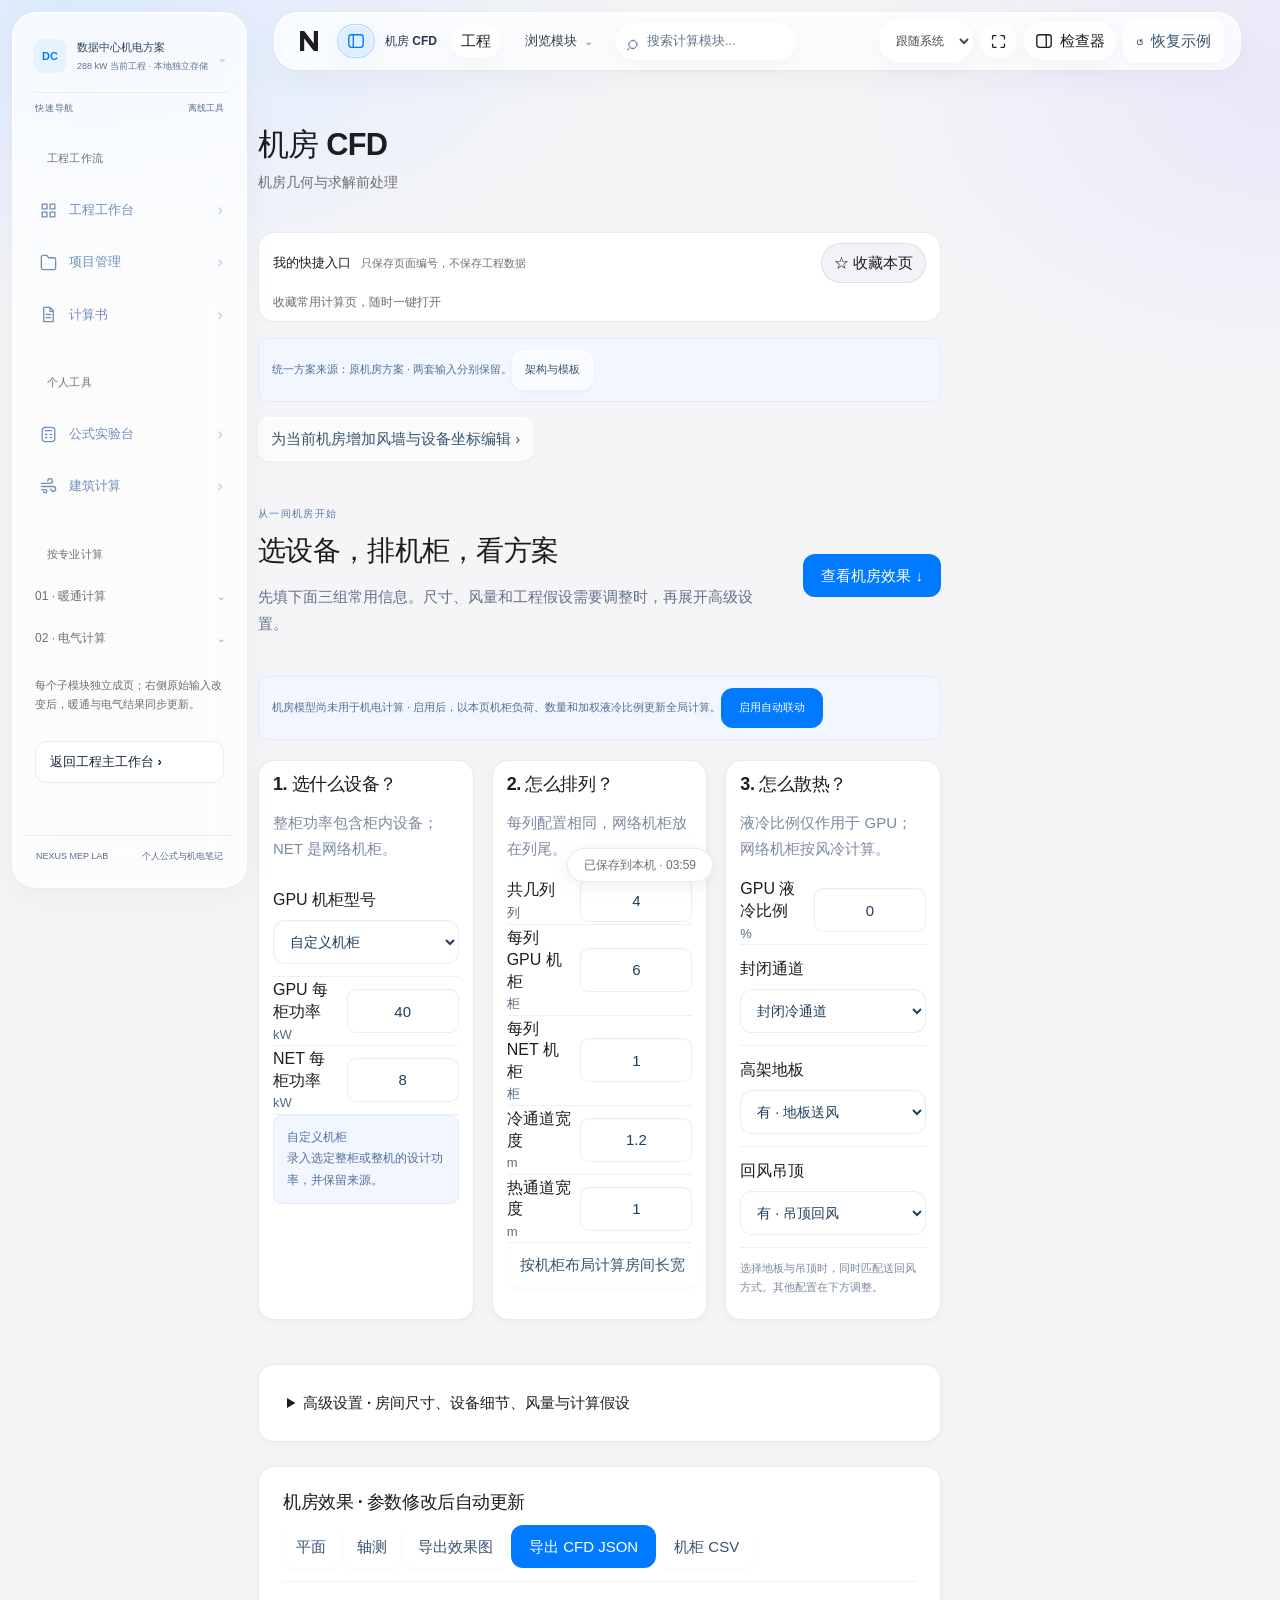
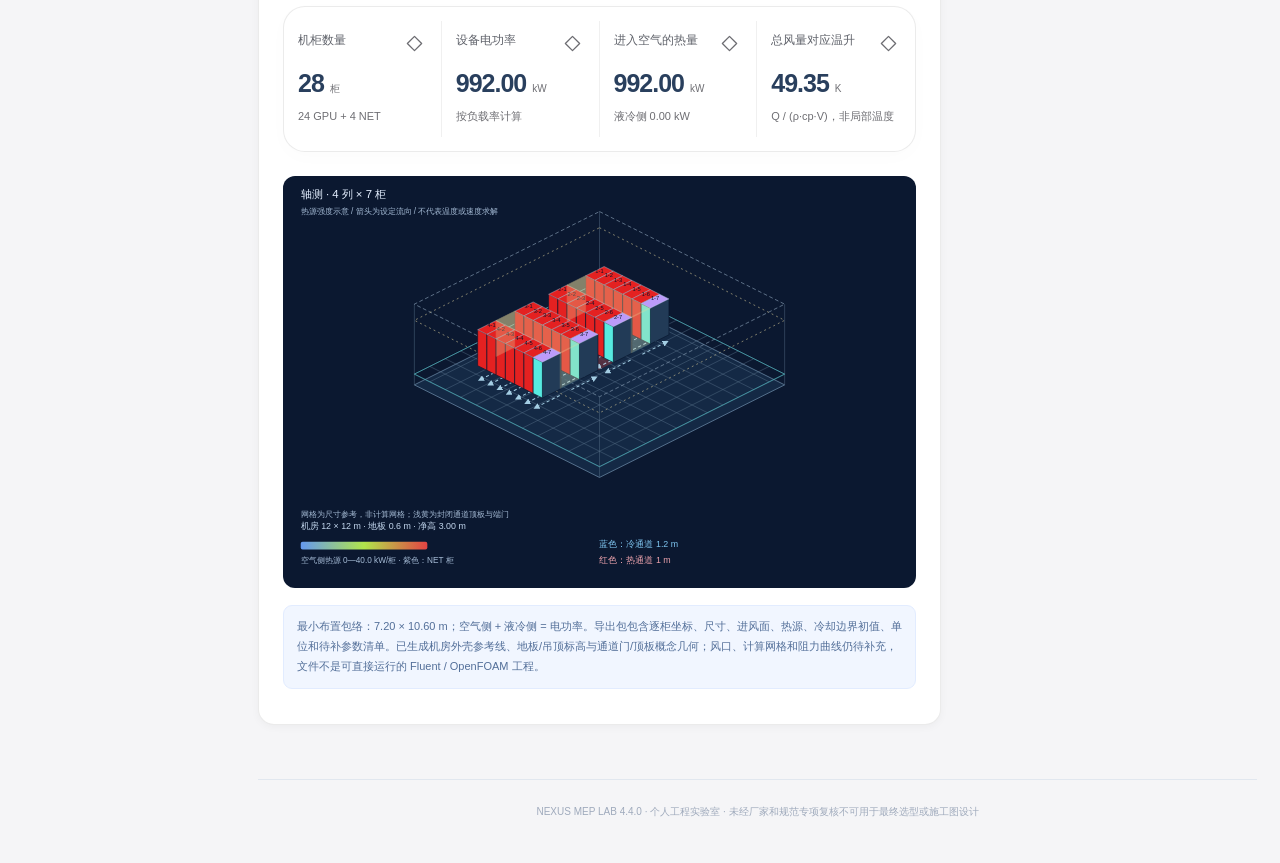
==== commit 775bcbd5: "Publish reviewed 4.4.0 building workflow and preserve ARCH state across CFD" ====
--- a/nexus-mep-lab/room-cfd/index.html
+++ b/nexus-mep-lab/room-cfd/index.html
@@ -1,9 +1,14 @@
 <!doctype html>
 <html lang="zh-CN"><head>
+<meta name="nexus-public-release" content="4.4.0">
 <meta charset="utf-8"><meta name="viewport" content="width=device-width,initial-scale=1,viewport-fit=cover">
 <meta name="theme-color" content="#f6f8fb"><meta name="apple-mobile-web-app-capable" content="yes"><meta name="apple-mobile-web-app-status-bar-style" content="default"><meta name="format-detection" content="telephone=no">
-<meta name="description" content="NEXUS MEP LAB：离线数据中心暖通电气初算、关键指标、UPS 电池、工程量概算和计算书生成，并支持离线 A/B 造价比选、标准POD供货及交付成本、方案复核和手机访问。">
-<title>NEXUS MEP LAB v18 · 设计—造价联动工作台</title>
+<meta name="description" content="NEXUS MEP LAB 4.4.0：个人机电工程公式实验台，完全离线，手机电脑可用。提供空气、液体热平衡、三相电力与PUE反算。">
+<title>NEXUS MEP LAB 4.4.0 · 个人工程实验室</title>
+<link rel="manifest" href="../manifest.webmanifest">
+<link rel="icon" href="../icon.svg" type="image/svg+xml">
+<link rel="apple-touch-icon" sizes="180x180" href="../icon-180.png?v=4.0.5">
+<meta name="apple-mobile-web-app-title" content="NEXUS MEP">
 <style>
 :root{font-family:Manrope,"Microsoft YaHei","PingFang SC",Arial,sans-serif;color:#182840;background:#f3f6fb;font-synthesis:none;text-rendering:optimizeLegibility;-webkit-font-smoothing:antialiased;--blue:#306af4;--navy:#0c1b32;--text:#182840;--muted:#748198;--border:#e5eaf2;--shadow:0 12px 32px rgba(21,48,88,.035)}
 *{box-sizing:border-box}body{margin:0;min-width:320px}button,input,select{font:inherit}button{cursor:pointer}button:focus-visible,input:focus-visible,select:focus-visible{outline:3px solid #a5bdff;outline-offset:2px}a{color:#2b64d9;text-decoration:none}a:hover{text-decoration:underline}.app{min-height:100vh;display:grid;grid-template-columns:248px minmax(0,1fr)}
@@ -466,55 +471,14 @@
 /* Guided workflow: everyday tasks first. */
 .workflow{display:flex;gap:10px;flex-wrap:wrap;margin:0 0 24px}.room-welcome{display:flex;align-items:center;justify-content:space-between;gap:24px;padding:24px 0}.room-welcome h2{font-size:28px;margin:10px 0}.room-welcome p{color:#61718a;line-height:1.8}.room-basics{display:grid;grid-template-columns:repeat(3,minmax(0,1fr));gap:18px;margin:20px 0}.room-basics .field-grid{grid-template-columns:1fr}.room-basics .box{margin:0}.room-basics p{line-height:1.7}.room-advanced summary,.expert-nav summary{cursor:pointer;padding:14px;font-weight:700}.expert-nav summary{color:#bbcee4;font-size:13px}.room-advanced{margin-bottom:24px}.room-basics .note-box{font-size:12px}.room-basics input,.room-basics select{min-height:44px}.v8-layout .nav-link{min-height:46px}.page-counter{display:none}@media(max-width:1050px){.room-basics{grid-template-columns:1fr}.room-basics .field-grid{grid-template-columns:repeat(2,minmax(0,1fr))}.room-welcome{align-items:flex-start;flex-direction:column}}@media(max-width:520px){.room-basics .field-grid{grid-template-columns:1fr}.workflow{gap:6px}.workflow .btn{font-size:12px}}
 .mp-actions{display:flex;flex-wrap:wrap;gap:8px;margin:12px 0}.mp-grid{display:grid;grid-template-columns:repeat(auto-fit,minmax(230px,1fr));gap:16px;margin:16px 0}.mp-card{padding:20px;border:1px solid #cdd8e5;border-radius:14px;background:#fff}.mp-field{display:flex;flex-direction:column;gap:8px;margin:10px 0;color:#34465f;font-size:13px}.mp-field input,.mp-field select{min-height:44px;width:100%;padding:10px;border:1px solid #cad6e3;border-radius:8px;background:#fff;color:#152c48}.mp-field small{color:#63748c}.mp-layout{display:grid;grid-template-columns:minmax(0,1.8fr) minmax(280px,1fr);gap:20px}.mp-layout .mp-grid{grid-template-columns:repeat(2,minmax(0,1fr))}.mp-scroll{overflow-x:auto;background:#fff;border-radius:12px;margin:16px 0}.mp-table{width:100%;border-collapse:collapse;min-width:640px;font-size:12px}.mp-table td,.mp-table th{padding:12px;border-bottom:1px solid #dde5ee;text-align:left}.mp-table th{background:#edf4fa}.mp-table .mp-field{min-width:140px}.mp-table .mp-field>span{display:none}.mp-field .invalid{border-color:#dc2626}.mp-card p{line-height:1.8}.mp-layout svg:focus{outline:2px solid #2680d8}@media(max-width:900px){.mp-layout{grid-template-columns:1fr}.mp-grid{grid-template-columns:1fr}.mp-layout .mp-grid{grid-template-columns:repeat(2,minmax(0,1fr))}}@media(max-width:480px){.mp-layout .mp-grid{grid-template-columns:1fr}}
-
-/* v25 | personal formula notebook UX */
-.ux-formula .calculation-layout{display:block}
-.ux-formula .parameter-rail{display:none}
-.ux-formula .calculation-main{width:100%;min-width:0}
-.lab-workbench{background:#fff;border:1px solid #dae5f3;border-radius:16px;overflow:hidden;box-shadow:0 10px 30px #1d4b7712}
-.lab-tabs{display:grid;grid-template-columns:repeat(4,minmax(0,1fr));gap:8px;padding:12px;background:#f5f8fe;border-bottom:1px solid #e1eaf5}
-.lab-tab{border:1px solid transparent;border-radius:10px;background:transparent;color:#60758e;font-size:13px;font-weight:750;line-height:1.4;padding:11px 7px;min-height:48px;cursor:pointer}
-.lab-tab:hover{background:#e8f0fc}
-.lab-tab.is-active{background:#fff;color:#215db7;border-color:#bdd3f5;box-shadow:0 3px 12px #3267ac18}
-.lab-work-row{padding:25px}
-.lab-work-head{display:flex;justify-content:space-between;align-items:center;gap:12px;flex-wrap:wrap;margin-bottom:20px}
-.lab-work-head h3{color:#173c67;margin:7px 0 11px;font-size:22px}
-.lab-formula{background:#edf5ff;color:#23559b;border-radius:10px;padding:11px 14px;font-size:16px;font-weight:750;line-height:1.6;margin:0;overflow-wrap:anywhere}
-.lab-toolbar{display:flex;gap:9px;flex-wrap:wrap}
-.lab-toolbar .btn{min-height:44px}
-.lab-calc{display:grid;grid-template-columns:minmax(0,1fr) minmax(250px,.82fr);gap:21px;align-items:stretch}
-.lab-inputs{min-width:0}
-.lab-target{display:grid;gap:6px;font-size:13px;font-weight:800;color:#49647f;max-width:360px;margin-bottom:16px}
-.lab-target select{border:1px solid #bdd0e6;border-radius:9px;padding:10px 12px;background:#fff;min-height:46px;width:100%;font-size:16px;color:#205081}
-.lab-field-grid{display:grid;grid-template-columns:repeat(2,minmax(0,1fr));gap:10px}
-.lab-field{display:grid;gap:7px;min-width:0;position:relative;background:#f8fbff;padding:12px;border:1px solid #dde6f2;border-radius:11px;color:#48637f;font-size:13px}
-.lab-field small{position:absolute;right:16px;bottom:24px;font-size:11px;color:#8497ac;pointer-events:none}
-.lab-field input{display:block;width:100%;min-width:0;min-height:45px;border:1px solid #ccdbec;background:#fff;border-radius:8px;color:#23466d;font-size:17px;font-weight:700;padding:8px 70px 8px 10px}
-.lab-field.is-result{background:#e9f3ff;border-color:#aac7f4}
-.lab-field.is-result input{background:#f1f8ff;border-color:#a0c1ee;color:#215caf}
-.lab-workbench button:focus-visible,.lab-field input:focus-visible,.lab-target select:focus-visible{outline:3px solid #5e9eee;outline-offset:2px}
-.lab-hint{color:#688099;font-size:12px;line-height:1.75;margin:15px 0 0}
-.lab-result{display:flex;flex-direction:column;align-items:flex-start;background:#eff8f4;border:1px solid #d0e8da;border-radius:13px;padding:22px;min-width:0}
-.lab-result.invalid{background:#fff8ed;border-color:#f0dcb6}
-.lab-result-kicker{font-size:12px;font-weight:800;color:#557d72;letter-spacing:.07em}
-.lab-result-number{display:block;color:#08744d;font-size:clamp(25px,3.5vw,38px);line-height:1.3;font-variant-numeric:tabular-nums;overflow-wrap:anywhere;margin:13px 0}
-.lab-result-number small{font-size:15px}
-.lab-result-sub{width:100%;padding:12px;border-radius:9px;background:#fff;color:#33546e;font-size:13px;line-height:1.65;overflow-wrap:anywhere}
-.lab-result-note{color:#557181;font-size:13px;line-height:1.7}
-.lab-result-warning{color:#93571d;background:#fff1dc;border-radius:8px;padding:10px 12px;font-size:12px;line-height:1.6}
-.lab-copy{margin-top:auto;min-height:44px}
-.lab-bottom{display:flex;flex-wrap:wrap;gap:10px;align-items:center;margin-top:13px}
-.lab-bottom p{flex:1 1 380px;color:#647a91;font-size:12px;line-height:1.75}
-@media(max-width:950px){.lab-calc{grid-template-columns:minmax(0,1fr)}.lab-work-row{padding:18px}}
-@media(max-width:740px){.ux-formula .mobile-focus{display:none}.lab-hero .hero-badge{display:none}.mobile-dock{grid-template-columns:repeat(4,minmax(0,1fr))!important}.lab-tabs{gap:5px;padding:7px}.lab-tab{font-size:12px;padding:9px 4px;min-height:47px}.lab-work-row{padding:14px}.lab-work-head h3{font-size:18px}.lab-field-grid{grid-template-columns:repeat(2,minmax(0,1fr));gap:8px}.lab-field{font-size:12px;padding:9px}.lab-field input{font-size:16px!important;padding-right:12px;padding-top:17px}.lab-field small{right:12px;bottom:53px;font-size:10px}.lab-result{padding:17px}.lab-toolbar{width:100%}.lab-toolbar .btn{flex:1}.lab-bottom>.btn{flex:1 1 135px}.lab-formula{font-size:14px}}
-@media(max-width:390px){.lab-field-grid{grid-template-columns:1fr}.lab-field small{right:16px;bottom:24px}.lab-field input{padding-top:9px;padding-right:65px}}
-@media print{.lab-tabs,.lab-toolbar,.lab-copy{display:none!important}}
-/* Study note export stays accessible when mobile clipboard is unavailable. */
-.lab-save-actions{display:flex;flex-wrap:wrap;gap:9px;margin-top:8px}
-.lab-save-actions .btn{min-height:44px;flex:1 1 150px;white-space:normal}
-@media(max-width:420px){.lab-save-actions{display:grid;grid-template-columns:1fr}.lab-save-actions .btn{width:100%}}
-
+.latex-work{display:grid;gap:16px;background:#fbfcff;border-left:5px solid #3775db;padding:26px}.latex-equation{font:700 italic 25px/1.65 Cambria,"Times New Roman",serif;color:#213f70;overflow-x:auto}.latex-equation b{font-style:normal;color:#147d68}.latex-substitute{font:700 15px/1.8 Consolas,Monaco,monospace;color:#3f587a;background:#eef4fd;padding:13px 15px;border-radius:6px}.latex-note{font-size:13px;color:#65758a;line-height:1.75}.latex-work sub{font-size:.65em}.latex-work sup{font-size:.65em}.formula-panel .step-body .formula{font-size:19px;font-weight:850;line-height:1.6}.formula-panel .step-body .substitution{font-size:14px;font-weight:700}.formula-panel .step-body .answer{font-size:17px}.expert-nav{border:0;margin:2px 0}.expert-nav summary{list-style:none;display:flex;justify-content:space-between;align-items:center;color:#dbe7fa;background:#23457c;border-radius:10px;padding:13px 14px;font-size:13px;font-weight:800}.expert-nav summary::-webkit-details-marker{display:none}.expert-nav:not([open]) summary{background:transparent;color:#aab9d1}.nav-sub-list{padding:5px 0 7px}.nav-sub-link{border:0;width:100%;background:transparent;color:#aab9d1;text-align:left;padding:9px 15px 9px 25px;font-size:12px;font-weight:700;display:flex;justify-content:space-between;align-items:center}.nav-sub-link:hover,.nav-sub-link.active{color:#fff;background:#182941}.nav-sub-link span{color:#6f8eb8}.calculation-layout{display:grid;grid-template-columns:minmax(0,1fr) 292px;gap:24px;align-items:start}.parameter-rail{position:sticky;top:18px}.parameter-rail .control-deck{margin:25px 0 0;padding:18px}.parameter-rail .deck-topline{display:block;margin-bottom:10px}.parameter-rail .deck-title{gap:7px;flex-wrap:wrap}.deck-input-hint{font-size:12px;line-height:1.7;color:#52709b;background:#f0f6ff;border-left:3px solid #3377f4;padding:9px 10px;margin:0 0 14px}.parameter-rail .deck-controls{grid-template-columns:1fr;gap:8px}.parameter-rail .deck-field{padding:10px 11px}.parameter-rail .deck-field>span{font-size:12px}.parameter-rail .deck-field input{width:106px;height:38px;font-size:17px}.parameter-rail .deck-summary{display:grid;grid-template-columns:1fr 1fr;gap:8px;margin-top:14px}.parameter-rail .deck-stat{font-size:10px}.parameter-rail .deck-jump{display:none}.module-principle{font-size:14px;line-height:1.85;color:#536b8e;margin:0 0 16px}.module-links{display:flex;gap:8px;flex-wrap:wrap}.module-links .btn{font-size:11px}@media(max-width:1120px){.calculation-layout{grid-template-columns:1fr}.parameter-rail{position:static}.parameter-rail .control-deck{margin:14px 0}.parameter-rail .deck-controls{grid-template-columns:repeat(2,minmax(0,1fr))}}@media(max-width:740px){.expert-nav{display:none}.calculation-layout{display:block}.parameter-rail .deck-controls{grid-template-columns:1fr}.latex-work{padding:19px}.latex-equation{font-size:20px}.latex-substitute{font-size:13px}.formula-panel .step-body .formula{font-size:16px}}
+.formula-ref{border:0;background:transparent;color:#48d6c4;font:inherit;font-weight:850;padding:0 2px;cursor:pointer;border-bottom:1px dashed currentColor}.formula-ref:hover{color:#8cf7dd}.formula-trace{margin-top:12px;padding:12px 14px;border:1px solid #bde9e2;background:#f1fffc;color:#225e58;font-size:13px;line-height:1.65}.formula-trace-drawer{display:none;margin:0 0 14px;padding:15px;border:1px solid #b9e9e1;border-left:4px solid #1fcab6;background:#f7fffd;box-shadow:0 10px 30px rgba(19,81,75,.09)}.formula-trace-drawer.open{display:block;position:fixed;top:78px;right:24px;width:310px;max-height:calc(100vh - 102px);overflow:auto;z-index:80}.formula-trace-drawer h3{margin:0 0 8px;font-size:17px;color:#123b42}.formula-trace-drawer p{margin:7px 0;color:#315a60;font-size:12px;line-height:1.55}.formula-trace-nav{display:flex;align-items:center;gap:6px;flex-wrap:wrap;margin-top:12px}.formula-trace-nav .hint{margin-right:auto}.formula-trace-nav .btn{padding:7px 9px;font-size:12px}.power-links{display:flex;gap:8px;flex-wrap:wrap;margin-top:14px}@media(max-width:1120px){.formula-trace-drawer.open{position:static;width:auto;max-height:none}}
+.github-publish{margin-top:14px;padding:14px;border:1px solid #d9e3ef;border-radius:12px;background:#fff}.github-publish-head{display:flex;align-items:center;justify-content:space-between;gap:8px}.github-publish-head b{font-size:14px;color:#172c46}.github-publish small{display:block;margin-top:4px;color:#71809a;line-height:1.45}.github-publish summary{cursor:pointer;margin-top:10px;font-weight:750;color:#38506c}.github-publish-grid{display:grid;gap:8px;margin-top:10px}.github-publish-grid label{display:grid;gap:4px;font-size:12px;color:#53647d}.github-publish-grid input{width:100%;box-sizing:border-box;border:1px solid #d5dfec;border-radius:7px;padding:8px;background:#fbfdff}.github-publish-status{margin-top:8px;color:#61718c;font-size:12px}.github-publish .btn{margin-top:10px;width:100%}
 /* PERSONAL_UX_START */
+/* Unified design tokens; component cascade below retains tested order. */
+:root{--font-ui:-apple-system,BlinkMacSystemFont,"Helvetica Neue","Segoe UI Variable Text","Segoe UI","PingFang SC","Hiragino Sans GB","Microsoft YaHei UI","Microsoft YaHei",sans-serif;--font-code:ui-monospace,"SFMono-Regular",Menlo,Consolas,monospace;--bg:#f5f5f7;--surface:#fff;--surface-secondary:#f2f2f7;--text-primary:#1d1d1f;--text-secondary:#6e6e73;--text-tertiary:#8e8e93;--accent:#007aff;--success:#34c759;--warning:#ff9500;--danger:#ff3b30;--border:rgba(0,0,0,.08);--divider:rgba(0,0,0,.06);--glass:rgba(255,255,255,.78);--radius-sm:8px;--radius-md:12px;--radius-lg:16px;--radius-xl:20px;--radius-panel:24px;--space-1:4px;--space-2:8px;--space-3:12px;--space-4:16px;--space-5:20px;--space-6:24px;--space-8:32px;--shadow-sm:0 2px 8px #0000000a;--shadow-md:0 8px 24px #0000000f;--motion-fast:150ms;--motion-normal:220ms;--motion-slow:320ms;--ease-standard:cubic-bezier(.2,.8,.2,1);--chrome-tint:rgba(255,255,255,.72);--chrome-line:rgba(255,255,255,.88);--chrome-glow:inset 0 1px 0 #ffffffd9,inset 0 -1px 0 #ffffff73,0 6px 22px #23324b0a;--island-shadow:0 8px 32px #22334b0c,0 1px 3px #22334b08;--island-edge:inset 0 1px 0 #fffffff0,inset 1px 0 0 #ffffff80;--ambient-a:#dceaff;--ambient-b:#ece7fa}
+[data-theme=dark]{--bg:#171719;--surface:#222225;--surface-secondary:#2d2d31;--text-primary:#f2f2f5;--text-secondary:#b8b8c1;--text-tertiary:#a0a0aa;--accent:#0a84ff;--border:#ffffff1c;--divider:#ffffff12;--glass:rgba(34,34,37,.9);--shadow-sm:0 2px 8px #00000026;--shadow-md:0 8px 24px #00000040;--chrome-tint:rgba(46,46,52,.76);--chrome-line:rgba(255,255,255,.16);--chrome-glow:inset 0 1px 0 #ffffff1f,inset 0 -1px 0 #ffffff05,0 6px 22px #00000026;--island-shadow:0 12px 38px #00000030,0 1px 3px #00000020;--island-edge:inset 0 1px 0 #ffffff24,inset 1px 0 0 #ffffff0c;--ambient-a:#1c2636;--ambient-b:#292235}
+
 /* v25: Personal engineering UX. Single-file & offline; no external assets. */
 .lab-reading-mode .parameter-rail{display:none!important}
 .lab-reading-mode .calculation-layout{grid-template-columns:minmax(0,1fr)!important}
@@ -1070,7 +1034,7 @@
 }
 
 /* System typography: native on Apple, locally available fallbacks elsewhere. */
-:root{--font-ui:-apple-system,BlinkMacSystemFont,"Helvetica Neue","Segoe UI Variable Text","Segoe UI","PingFang SC","Hiragino Sans GB","Microsoft YaHei UI","Microsoft YaHei",sans-serif;--font-code:ui-monospace,"SFMono-Regular",Menlo,Consolas,monospace}
+
 html,body,.app.v8-layout{font-family:var(--font-ui);font-synthesis:none;-webkit-font-smoothing:antialiased;text-rendering:optimizeLegibility}
 .v8-layout :is(button,input,select,textarea){font-family:var(--font-ui)}
 .v8-layout :is(code,pre,.curve-data,.substitution){font-family:var(--font-code)}
@@ -1092,8 +1056,8 @@
 }
 
 /* 2.0 design tokens, shared by light and dark appearances. */
-:root{--bg:#f5f5f7;--surface:#fff;--surface-secondary:#f2f2f7;--text-primary:#1d1d1f;--text-secondary:#6e6e73;--text-tertiary:#8e8e93;--accent:#007aff;--success:#34c759;--warning:#ff9500;--danger:#ff3b30;--border:rgba(0,0,0,.08);--divider:rgba(0,0,0,.06);--glass:rgba(255,255,255,.78);--radius-sm:8px;--radius-md:12px;--radius-lg:16px;--radius-xl:20px;--radius-panel:24px;--space-1:4px;--space-2:8px;--space-3:12px;--space-4:16px;--space-5:20px;--space-6:24px;--space-8:32px;--shadow-sm:0 2px 8px #0000000a;--shadow-md:0 8px 24px #0000000f;--motion-fast:150ms;--motion-normal:220ms;--motion-slow:320ms;--ease-standard:cubic-bezier(.2,.8,.2,1)}
-[data-theme=dark]{--bg:#111113;--surface:#1c1c1e;--surface-secondary:#2c2c2e;--text-primary:#f5f5f7;--text-secondary:#aeaeb2;--text-tertiary:#98989e;--accent:#0a84ff;--border:rgba(255,255,255,.12);--divider:rgba(255,255,255,.08);--glass:rgba(28,28,30,.86);--shadow-sm:0 2px 8px #00000026;--shadow-md:0 8px 24px #00000040}
+
+
 .theme-choice{display:inline-flex;align-items:center}.theme-choice select{height:36px;max-width:110px;border:1px solid var(--border);border-radius:var(--radius-md);padding:0 10px;background:var(--surface);color:var(--text-secondary);font:inherit;font-size:12px;cursor:pointer}
 .sr-only{position:absolute;width:1px;height:1px;padding:0;margin:-1px;overflow:hidden;clip-path:inset(50%);white-space:nowrap;border:0}
 body{background:var(--bg);background-image:none;color:var(--text-primary)}
@@ -1233,7 +1197,7 @@
 [data-theme=dark] #main-shell .lab-tab.is-active{background:#163c68;color:#d4e8ff}
 
 /* Semantic dark surfaces: never reuse light-theme ink or status backgrounds. */
-[data-theme=dark]{--bg:#171719;--surface:#222225;--surface-secondary:#2d2d31;--text-primary:#f2f2f5;--text-secondary:#b8b8c1;--text-tertiary:#a0a0aa;--border:#ffffff1c;--divider:#ffffff12;--glass:rgba(34,34,37,.9)}
+
 [data-theme=dark] #main-shell :is(.kv-line strong,.big-number,.bar-title strong,.section-h,.inspector-total strong,.inspector-split b){color:var(--text-primary)}
 [data-theme=dark] #main-shell :is(.kv-line .label,.bar-title,.muted,.field-desc,.fields-header,.field label em,.field em,.m-unit,.inspector-total>span,.inspector-total small,.inspector-split small,.inspector-split>div>span,.inspector-summary h3,.formula-disclosure-label,.hyd-loop summary small){color:var(--text-secondary)}
 [data-theme=dark] #main-shell :is(.kv-line,.fields-header,.subtle-divider,.section-h,.inspector-heading){border-color:var(--divider)}
@@ -1265,8 +1229,8 @@
 [data-theme=dark] #main-shell .theme-choice select:focus{background:var(--surface-secondary);color:var(--text-primary);border-color:#83bfff}
 
 /* Floating glass chrome; opaque reading surfaces remain underneath. */
-:root{--chrome-tint:rgba(255,255,255,.72);--chrome-line:rgba(255,255,255,.88);--chrome-glow:inset 0 1px 0 #ffffffd9,inset 0 -1px 0 #ffffff73,0 6px 22px #23324b0a}
-[data-theme=dark]{--chrome-tint:rgba(46,46,52,.76);--chrome-line:rgba(255,255,255,.16);--chrome-glow:inset 0 1px 0 #ffffff1f,inset 0 -1px 0 #ffffff05,0 6px 22px #00000026}
+
+
 .category-symbol,.sidebar-item-symbol svg{display:block;width:19px;height:19px;flex-shrink:0}.sidebar-item-symbol{width:24px;display:grid;place-items:center;color:var(--accent)}.sidebar-item-label{flex:1;min-width:0;text-align:left}.sidebar-item-chevron{font-size:17px;opacity:.45;margin-left:auto}
 @media screen and (min-width:741px){
  #main-shell .sidebar{padding:20px 12px;background:var(--chrome-tint);border-right:1px solid var(--border);backdrop-filter:blur(24px) saturate(140%);-webkit-backdrop-filter:blur(24px) saturate(140%)}
@@ -1301,8 +1265,8 @@
 @media(max-width:740px){#main-shell .field>select{font-size:16px;min-height:44px}#main-shell .field:has(>select){padding:10px 0}}
 
 /* Floating workspace chrome: a single glass layer above quiet reading surfaces. */
-:root{--island-shadow:0 8px 32px #22334b0c,0 1px 3px #22334b08;--island-edge:inset 0 1px 0 #fffffff0,inset 1px 0 0 #ffffff80;--ambient-a:#dceaff;--ambient-b:#ece7fa}
-[data-theme=dark]{--island-shadow:0 12px 38px #00000030,0 1px 3px #00000020;--island-edge:inset 0 1px 0 #ffffff24,inset 1px 0 0 #ffffff0c;--ambient-a:#1c2636;--ambient-b:#292235}
+
+
 @media screen and (min-width:961px){
  body{background:radial-gradient(ellipse 65% 50% at 5% 0%,var(--ambient-a),transparent 70%),radial-gradient(ellipse 45% 45% at 100% 10%,var(--ambient-b),transparent 75%),var(--bg);background-attachment:fixed}
  #main-shell .sidebar{top:12px;height:calc(100dvh - 24px);margin:12px 0 12px 12px;padding:18px 10px;border:1px solid var(--chrome-line);border-radius:24px;box-shadow:var(--island-edge),var(--island-shadow)}
@@ -1401,6 +1365,260 @@
 @media(prefers-reduced-motion:reduce){.page-back-top{animation:none}.page-back-top:active{transform:none}.reading-progress{transition:none}}
 @media(prefers-reduced-transparency:reduce){.page-back-top{background:var(--surface);backdrop-filter:none;-webkit-backdrop-filter:none}}
 @media print{.page-back-top,.reading-progress{display:none!important}}
+
+/* Shared form and text hierarchy across both calculation disciplines. */
+#main-shell :is(.power-workspace,.module-results-first) .box-h h3{font-size:17px;font-weight:600;color:var(--text-primary)}
+#main-shell :is(.power-workspace,.module-results-first) .formula-intro{font-size:13px;color:var(--text-secondary);line-height:1.65}
+#main-shell :is(.power-workspace,.module-results-first) .field label{font-size:14px;font-weight:400;color:var(--text-primary);line-height:1.5}
+#main-shell :is(.power-workspace,.module-results-first) .field-desc{font-size:12px;color:var(--text-secondary);line-height:1.6}
+#main-shell :is(.power-workspace,.module-results-first) input:not([type=range]),#main-shell :is(.power-workspace,.module-results-first) select{font-size:16px;min-height:40px;border-radius:10px}
+#main-shell .command-icon svg{width:20px;height:20px;display:block}
+#main-shell :is(.command-searchline,.command-dialog,.command-bottom){color:var(--text-primary);border-color:var(--divider)}
+@media(max-width:740px){#main-shell .section-grid,#main-shell .section-grid.wide-left{grid-template-columns:minmax(0,1fr)}#main-shell .field-grid.cols3{grid-template-columns:minmax(0,1fr)}#main-shell .metric .m-value{white-space:normal;overflow-wrap:anywhere}#main-shell .settings-group .field-grid{grid-template-columns:minmax(0,1fr)}}
+
+#main-shell .desktop-mega button:focus-visible{outline:3px solid var(--accent);outline-offset:2px;background:var(--surface-secondary);color:var(--text-primary)}
+#main-shell .page-title:focus{outline:none}
+#main-shell .scroll-await:focus-within{opacity:1;transform:none}
+
+/* 3.0 project delivery workspace */
+.workflow-project{display:flex;align-items:center;justify-content:space-between;gap:20px;padding:24px 28px;background:var(--surface);border:1px solid var(--border);border-radius:24px;margin-bottom:24px}.workflow-eyebrow{font-size:12px;color:var(--text-secondary)}.workflow-project h2{font-size:26px;line-height:1.3;margin:8px 0;color:var(--text-primary);letter-spacing:-.025em}.workflow-project p{margin:0;font-size:13px;color:var(--text-secondary)}
+.workflow-stages{display:grid;grid-template-columns:repeat(4,minmax(0,1fr));gap:12px;margin:0 0 28px}.workflow-stages button{position:relative;display:flex;flex-direction:column;align-items:flex-start;gap:10px;min-width:0;padding:20px;text-align:left;border:1px solid var(--border);border-radius:20px;background:var(--surface);color:var(--text-primary);cursor:pointer;font:inherit;transition:transform 180ms,box-shadow 180ms}.workflow-stage-no{font-size:12px;color:var(--accent);font-variant-numeric:tabular-nums}.workflow-stages strong{font-size:17px;font-weight:600}.workflow-stage-status{font-size:12px;color:var(--text-secondary)}.workflow-stages small{font-size:12px;line-height:1.6;color:var(--text-secondary)}.workflow-stage-arrow{position:absolute;right:18px;top:18px;color:var(--text-secondary);font-size:20px}
+.workflow-main{display:grid;grid-template-columns:minmax(0,1.4fr) minmax(280px,.9fr);gap:24px;align-items:start}.workflow-side{min-width:0}.workflow-actions{display:grid;gap:10px}.workflow-caption{font-size:12px;line-height:1.7;color:var(--text-secondary);margin:16px 0 0}.workflow-issues{list-style:none;padding:0;margin:0}.workflow-issues li{display:flex;gap:20px;align-items:center;justify-content:space-between;padding:18px 0;border-bottom:1px solid var(--divider)}.workflow-issues strong{font-size:14px;font-weight:500;color:var(--text-primary)}.workflow-issues p{font-size:12px;color:var(--text-secondary);line-height:1.7;margin:6px 0 0}.workflow-issues .btn{flex-shrink:0}.workflow-summary{margin:0 0 18px}.workflow-summary>div{display:flex;justify-content:space-between;padding:10px 0;border-bottom:1px solid var(--divider);font-size:13px}.workflow-summary dt{color:var(--text-secondary)}.workflow-summary dd{margin:0;color:var(--text-primary);font-variant-numeric:tabular-nums}.workflow-tools{display:flex;flex-wrap:wrap;gap:10px;margin:20px 0}.workflow-file-check{font-size:13px;line-height:1.7;padding:12px;border-radius:12px}.workflow-file-check.is-ok{background:color-mix(in srgb,var(--success) 12%,var(--surface));color:var(--text-primary)}.workflow-file-check.is-error{background:color-mix(in srgb,var(--danger) 12%,var(--surface));color:var(--text-primary)}
+#main-shell .workflow-stages button:hover{background:var(--surface);box-shadow:var(--shadow-md);transform:translateY(-2px)}.workflow-stages button:focus-visible{outline:3px solid var(--accent);outline-offset:3px}
+@media(max-width:1200px){.workflow-stages{grid-template-columns:repeat(2,minmax(0,1fr))}.workflow-main{grid-template-columns:minmax(0,1fr)}}
+@media(max-width:740px){.workflow-project{padding:18px;align-items:flex-start;flex-direction:column}.workflow-project h2{font-size:23px}.workflow-stages{gap:10px}.workflow-stages button{padding:16px}.workflow-stages strong{font-size:15px}.workflow-issues li{gap:10px}.workflow-main{gap:16px}.workflow-stage-status{overflow-wrap:anywhere}}
+@media(prefers-reduced-motion:reduce){.workflow-stages button{transition:none}#main-shell .workflow-stages button:hover{transform:none}}
+@media print{.workflow-tools,.workflow-stages,.project-hub-trigger{display:none}.workflow-main{display:block}}
+
+.project-workflow .inspector-lab-note{display:none}
+
+@media(max-width:740px){#main-shell .sidebar .expert-nav{display:block;margin:8px 0;border:0}#main-shell .sidebar{background:var(--surface);color:var(--text-primary)}#main-shell .sidebar .expert-nav>summary{display:flex;align-items:center;justify-content:space-between;min-height:44px;color:var(--text-primary);font-size:14px;background:var(--surface-secondary);border-radius:12px}#main-shell .sidebar .nav-sub-link{min-height:44px;color:var(--text-primary)}#main-shell .sidebar .nav-sub-link.active{background:color-mix(in srgb,var(--accent) 12%,var(--surface));color:var(--text-primary)}#main-shell .sidebar .group-label{display:block;color:var(--text-secondary);font-size:12px}#main-shell .sidebar .nav-sub-list{padding:4px 0}}
+
+/* 4.0 Delivery refinements: semantic states, typography and responsive controls. */
+#main-shell{--detail-focus:#007aff;--detail-muted:var(--text-secondary);font-family:-apple-system,BlinkMacSystemFont,"Segoe UI","Microsoft YaHei",sans-serif;font-size:15px;line-height:1.55;font-synthesis:none}
+#main-shell :is(button,input,select,textarea){font:inherit;letter-spacing:normal}
+#main-shell :is(h1,h2,h3,h4){text-wrap:balance;letter-spacing:-.025em;line-height:1.25}
+#main-shell :is(p,small,.hint,.note-box){overflow-wrap:anywhere}
+#main-shell :is(.m-value,.metric-value,dd,td,input[inputmode=decimal]){font-variant-numeric:tabular-nums lining-nums}
+#main-shell :is(.m-unit,.field small,.hint){color:var(--text-secondary)}
+#main-shell :is(input,select,textarea){box-sizing:border-box;max-width:100%;min-width:0;accent-color:var(--detail-focus);scroll-margin-block:110px}
+#main-shell :is(input:not([type=checkbox]):not([type=radio]),select){min-height:44px}
+#main-shell select{padding-inline:12px 32px;text-overflow:ellipsis}
+#main-shell :is(.decision-field,.field):has(>select){grid-column:1/-1}
+#main-shell :is(.decision-field,.field)>select{width:100%;max-width:100%}
+#main-shell :is(input,textarea)::placeholder{color:var(--text-secondary);opacity:.8}
+#main-shell :is(input,select,textarea):hover:not(:disabled){border-color:var(--detail-focus)}
+#main-shell :is(input,select,textarea):focus-visible{outline:3px solid color-mix(in srgb,var(--detail-focus) 35%,transparent);outline-offset:2px;border-color:var(--detail-focus)}
+#main-shell :is(button,a,summary,[tabindex]):focus-visible{outline:3px solid var(--detail-focus);outline-offset:4px}
+#main-shell :is(input,textarea)::selection{background:#007aff40}
+#main-shell :is(button,input,select,textarea):disabled{opacity:.55;cursor:not-allowed;transform:none;box-shadow:none}
+#main-shell :is([aria-invalid=true],.invalid){outline:2px solid #dc3545;outline-offset:2px}
+#main-shell .btn{min-height:40px;transition:background-color .18s,box-shadow .18s,transform .18s}
+#main-shell .btn:active:not(:disabled){transform:scale(.97)}
+#main-shell :is(.box,.metric,.workflow-project,.workflow-stages>* ){min-width:0}
+#main-shell :is(.box-h,.preset-bar,.decision-top-actions){flex-wrap:wrap;gap:12px}
+#main-shell .box-h h3{margin:0}
+#main-shell :is(.hero,.workflow-project) h2{overflow-wrap:anywhere}
+#main-shell :is(.parameter-rail,.sidebar){overscroll-behavior:contain;scrollbar-width:thin;scroll-padding-block:20px}
+#main-shell .command-item:focus-visible{background:var(--surface-secondary);outline-offset:-3px}
+#main-shell .command-empty{padding:28px;line-height:1.8;color:var(--text-secondary)}
+#main-shell mark{background:#007aff22;color:inherit;border-radius:3px;padding:0 1px}
+#main-shell .decision-field.is-changed{border-inline-start:3px solid var(--detail-focus);padding-inline-start:12px;background:color-mix(in srgb,var(--detail-focus) 6%,transparent)}
+.delivery-save{position:fixed;bottom:18px;left:50%;transform:translateX(-50%);z-index:90;max-width:calc(100vw - 40px);padding:7px 16px;border:1px solid var(--border);border-radius:999px;background:var(--surface);color:var(--text-secondary);box-shadow:0 4px 20px #0001;font-size:12px;pointer-events:none}
+.delivery-save[data-state=error]{color:var(--text-primary);border-color:#dc3545;pointer-events:auto;border-radius:12px}
+.delivery-skip{position:fixed;top:8px;left:8px;z-index:9999;transform:translateY(-150%);background:var(--surface);color:var(--text-primary);padding:12px;border-radius:12px}.delivery-skip:focus{transform:none}
+@media(max-width:740px){#main-shell :is(input,select,textarea){font-size:16px}#main-shell :is(.btn,summary,.command-item){min-height:44px}.delivery-save{bottom:calc(76px + env(safe-area-inset-bottom));font-size:11px}#main-shell .parameter-rail{padding-bottom:calc(24px + env(safe-area-inset-bottom))}#main-shell .decision-fields{grid-template-columns:1fr}}
+@media(prefers-reduced-motion:reduce){#main-shell *,#main-shell *::before,#main-shell *::after{scroll-behavior:auto!important;animation-duration:.01ms!important;transition-duration:.01ms!important}}
+@media(prefers-reduced-transparency:reduce){#main-shell :is(.topbar,.sidebar,.parameter-rail,.desktop-mega,.command-box){backdrop-filter:none!important;background:var(--surface)!important}}
+@media print{.delivery-save,.delivery-skip{display:none!important}table{width:100%!important}thead{display:table-header-group}tr,figure{break-inside:avoid}h2,h3,h4{break-after:avoid}a{overflow-wrap:anywhere}}
+
+#main-shell .select-value-summary{display:block;grid-column:1/-1;white-space:normal;overflow-wrap:anywhere;color:var(--text-secondary);font-size:13px;line-height:1.5;margin-top:6px}#main-shell .select-value-summary[hidden]{display:none}
+
+/* iPhone comfort: thumb navigation, keyboard-aware surfaces and optional feedback. */
+.experience-dialog{width:min(420px,calc(100vw - 32px));box-sizing:border-box;max-height:calc(var(--phone-viewport-height,100dvh) - 32px);overflow:auto;border:1px solid var(--border);border-radius:28px;padding:24px;background:var(--surface);color:var(--text-primary);box-shadow:0 24px 80px #0003}
+.experience-dialog::backdrop{background:#10182755;backdrop-filter:blur(10px);-webkit-backdrop-filter:blur(10px)}
+.experience-dialog h2{font-size:23px;margin:0 0 8px}.experience-dialog p{font-size:14px;color:var(--text-secondary);line-height:1.65}.experience-setting{display:flex;align-items:center;justify-content:space-between;gap:20px;padding:18px 0;border-bottom:1px solid var(--border);font-size:16px}.experience-setting input{width:24px;height:24px;accent-color:#007aff}.experience-actions{display:flex;gap:12px;margin-top:20px}.experience-actions button{flex:1;min-height:44px;border-radius:999px;border:1px solid var(--border);background:var(--surface-secondary);color:var(--text-primary);font:inherit}.experience-dialog small{display:block;line-height:1.6;color:var(--text-secondary);margin-top:12px}
+.phone-keyboard-tools{display:none}
+@media(max-width:740px){
+ #main-shell .topbar{padding-top:env(safe-area-inset-top,0px);min-height:60px}
+ #main-shell .page-title{font-size:29px;letter-spacing:-.035em;line-height:1.2}
+ #main-shell .box{border-radius:22px;padding:18px}
+ #main-shell :is(.field,.decision-field){padding-block:10px}
+ #main-shell :is(.field,.decision-field) input{text-align:center;min-height:48px}
+ #main-shell :is(button,summary,a){-webkit-tap-highlight-color:transparent;touch-action:manipulation}
+ #main-shell :is(.btn,.mf-btn,.lab-tab,.mobile-dock button,.nav-sub-link):active{transform:scale(.965);filter:brightness(.96)}
+ .mobile-dock{grid-template-columns:repeat(5,minmax(0,1fr))!important;left:10px;right:10px;bottom:calc(8px + env(safe-area-inset-bottom));min-height:62px;padding:6px;border:1px solid var(--border);border-radius:26px;background:var(--surface);box-shadow:0 8px 30px #0002}
+ .mobile-dock button{min-height:50px!important;font-size:11px!important;font-weight:500;border-radius:20px;gap:4px}
+ .mobile-dock .dock-icon{display:flex;align-items:center;justify-content:center;height:22px}
+ .mobile-dock .dock-icon svg{width:21px;height:21px}
+ #main-shell .workspace{padding-bottom:calc(105px + env(safe-area-inset-bottom))}
+ #main-shell .sidebar{max-width:min(340px,90vw);padding-top:env(safe-area-inset-top);padding-bottom:calc(20px + env(safe-area-inset-bottom));max-height:var(--phone-viewport-height,100dvh)}
+ #main-shell .command-box{margin:12px;max-height:calc(var(--phone-viewport-height,100dvh) - 24px);border-radius:24px;display:flex;flex-direction:column}
+ #main-shell .command-results{min-height:0;overflow:auto;overscroll-behavior:contain}
+ #main-shell .command-searchline input{font-size:16px;min-width:0}
+ #main-shell .command-bottom{display:none}
+ .delivery-save{bottom:calc(84px + env(safe-area-inset-bottom));max-width:80vw;white-space:nowrap;overflow:hidden;text-overflow:ellipsis}
+ body.phone-keyboard-open .mobile-dock,body.phone-keyboard-open .delivery-save,body.phone-keyboard-open .page-back-top{display:none!important}
+ body.phone-keyboard-open .phone-keyboard-tools{position:fixed;display:flex;align-items:center;justify-content:space-between;left:8px;right:8px;top:calc(var(--phone-viewport-top,0px) + var(--phone-viewport-height,100dvh) - 48px);height:40px;border:1px solid var(--border);border-radius:14px;background:var(--surface);color:var(--text-secondary);z-index:110;padding:0 12px;box-shadow:0 4px 16px #0002;font-size:12px}
+ .phone-keyboard-tools button{min-height:40px;border:0;background:transparent;color:#007aff;font:600 15px -apple-system,BlinkMacSystemFont,sans-serif;padding:0 12px}
+ body.phone-keyboard-open:has(.command-modal:not([hidden])) .phone-keyboard-tools,body.phone-keyboard-open:has(dialog[open]) .phone-keyboard-tools{display:none}
+ .experience-dialog{margin:auto auto max(12px,env(safe-area-inset-bottom));border-radius:28px;padding:22px}
+}
+
+
+.experience-setting input{appearance:none;-webkit-appearance:none;width:51px;height:31px;flex:0 0 51px;border:0;border-radius:999px;background:#a8adb5;position:relative;cursor:pointer;transition:background .2s}
+.experience-setting input::before{content:"";position:absolute;width:27px;height:27px;border-radius:50%;background:#fff;left:2px;top:2px;box-shadow:0 2px 4px #0002;transition:transform .2s}
+.experience-setting input:checked{background:#34c759}.experience-setting input:checked::before{transform:translateX(20px)}.experience-setting input:disabled{opacity:.4;cursor:default}.experience-setting input:focus-visible{outline:3px solid #007aff;outline-offset:4px}
+body:has(.experience-dialog[open]){overflow:hidden}
+@media(prefers-reduced-motion:reduce){.experience-setting input,.experience-setting input::before{transition:none}}
+
+.experience-handle{display:flex;align-items:center;justify-content:center;width:100%;min-height:30px;border:0;background:transparent;margin:-10px 0 10px;cursor:pointer;touch-action:pan-x}.experience-handle span{display:block;width:38px;height:5px;background:var(--text-secondary);opacity:.45;border-radius:999px}
+.experience-dialog[open]{animation:experience-sheet-in .24s cubic-bezier(.2,.8,.2,1)}
+@keyframes experience-sheet-in{from{transform:translateY(22px);opacity:0}to{transform:translateY(0);opacity:1}}
+body:has(.command-modal:not([hidden])){overflow:hidden}
+.phone-input-nav{display:flex;gap:4px;flex-shrink:0}.phone-keyboard-tools #phone-input-context{min-width:0;overflow:hidden;text-overflow:ellipsis;white-space:nowrap;flex:1;padding-inline:8px}
+.phone-keyboard-tools button:disabled{opacity:.3;cursor:default}
+@media(max-width:740px){body.phone-keyboard-open .phone-keyboard-tools{gap:4px;padding-inline:6px;box-sizing:border-box;height:44px}.phone-input-nav button{font-size:27px;min-width:40px;padding:0 8px}.phone-keyboard-tools #phone-input-context{font-size:11px}.experience-dialog p{margin-block:8px 16px}#main-shell .nexus-quick-top{gap:8px}#main-shell .nexus-quick-top strong{font-size:13px}#main-shell .workflow-issues p{line-height:1.65}}
+@media(prefers-reduced-motion:reduce){.experience-dialog[open]{animation:none}}
+
+
+/* Mobile visual audit: dock is a sibling of main-shell; scope selectors accordingly. */
+.experience-setting select{max-width:150px;min-height:44px;border:1px solid var(--border);border-radius:12px;background:var(--surface-secondary);color:var(--text-primary);font:inherit;padding:0 10px}
+@media(max-width:740px){
+ #main-shell .topbar{height:60px;padding-inline:14px;gap:8px;background:var(--surface)}
+ #main-shell .topbar .theme-choice{display:none}
+ #main-shell .topbar .top-left{flex:1;min-width:0;gap:10px}
+ #main-shell .topbar .breadcrumb{font-size:14px;max-width:calc(100vw - 185px);overflow:hidden;text-overflow:ellipsis;white-space:nowrap}
+ #main-shell .topbar .search-trigger{min-width:42px;width:42px;max-width:42px;min-height:44px;margin-left:auto;border:0;background:transparent}
+ #main-shell .page-title{font-size:28px;margin-bottom:8px;font-weight:650}
+ #main-shell .page-desc{font-size:14px;line-height:1.6}
+ #main-shell .nexus-quick{background:transparent;border:0;border-radius:0;padding:0 0 16px;margin:0 0 16px;border-bottom:1px solid var(--divider);box-shadow:none}
+ #main-shell .nexus-quick:has(.nexus-quick-empty):not(:has(.nexus-quick-pill)){display:none}
+ #main-shell .nexus-quick-top{margin-bottom:8px}#main-shell .nexus-quick-top strong{font-size:12px;color:var(--text-secondary);font-weight:500}
+ #main-shell .nexus-quick-top .nexus-pin-button{font-size:12px}
+ #main-shell .workflow-project{padding:18px;margin-bottom:16px;border-radius:20px;gap:12px}
+ #main-shell .workflow-project h2{font-size:21px;line-height:1.35;margin:6px 0}
+ #main-shell .workflow-project p{font-size:12px}
+ #main-shell .workflow-project>.btn{min-height:36px;padding:0 12px;font-size:13px;align-self:flex-end}
+ #main-shell .workflow-stages{gap:10px;margin-bottom:20px}
+ #main-shell .workflow-stages button{padding:15px;min-height:144px;border-radius:20px;gap:8px}
+ #main-shell .workflow-stages strong{font-size:16px;line-height:1.35}
+ #main-shell .workflow-stages small{display:none}
+ #main-shell .workflow-stage-status{font-size:12px;line-height:1.5}
+ #main-shell .workflow-main{gap:16px}#main-shell .box{margin-bottom:16px;padding:18px;border:1px solid var(--divider);box-shadow:none}
+ #main-shell .box-h{padding-bottom:12px;margin-bottom:14px}#main-shell .box-h h3{font-size:17px;font-weight:600}
+ #main-shell .metric-grid{gap:10px}#main-shell .metric{padding:16px;border-radius:18px}#main-shell .metric .m-value{font-size:25px}
+ #main-shell .field-grid{gap:0 12px}#main-shell .field{padding-block:10px}#main-shell .field>label{font-size:15px;line-height:1.5}
+ .mobile-dock{box-sizing:border-box;display:grid!important;grid-template-columns:repeat(5,minmax(0,1fr))!important;left:10px!important;right:10px!important;bottom:calc(8px + env(safe-area-inset-bottom))!important;min-height:64px!important;padding:6px!important;border-radius:24px!important;overflow:hidden;background:var(--surface)!important;border:1px solid var(--border)!important;box-shadow:0 6px 24px #0002!important}
+ .mobile-dock button{min-width:0;min-height:50px!important;font-size:10px!important;line-height:1.2;gap:4px;border-radius:18px;color:var(--text-secondary)}
+ .mobile-dock button.is-active{background:color-mix(in srgb,var(--accent) 10%,var(--surface));color:var(--accent)}
+ .mobile-dock .dock-icon{height:22px}.mobile-dock .dock-icon svg{width:21px;height:21px}
+ .mobile-dock button:active{transform:scale(.94)}
+ body.phone-keyboard-open .mobile-dock{display:none!important}
+}
+
+
+@media(max-width:740px){
+ #main-shell .mobile-focus{background:var(--surface);color:var(--text-primary);border:1px solid var(--divider);box-shadow:none;padding:0;margin:12px 0 20px;border-radius:16px}
+ .phone-project-overview>summary{display:flex;justify-content:space-between;align-items:center;min-height:48px;padding:0 16px;font-size:13px;color:var(--text-secondary);list-style:none;cursor:pointer}.phone-project-overview>summary::-webkit-details-marker{display:none}
+ .phone-project-overview[open]>summary{border-bottom:1px solid var(--divider);margin-bottom:12px}.phone-project-overview>.mf-line,.phone-project-overview>.mf-kpis,.phone-project-overview>.mf-actions{margin-inline:14px}.phone-project-overview>.mf-actions{margin-bottom:14px;grid-template-columns:1fr}.phone-project-overview .mf-label{color:var(--text-secondary)}.phone-project-overview .mf-kpi{background:var(--surface-secondary);border:0;color:var(--text-primary)}.phone-project-overview .mf-kpi span,.phone-project-overview .mf-kpi small{color:var(--text-secondary)}.phone-project-overview .mf-btn{background:var(--surface-secondary);border:1px solid var(--border);color:var(--text-primary);font-size:14px;min-height:44px}
+ #main-shell #page .nexus-quick{background:transparent;border:0;border-bottom:1px solid var(--divider);border-radius:0;padding:0 0 12px;margin:0 0 16px;box-shadow:none}
+ #main-shell #page .nexus-quick:has(.nexus-quick-empty):not(:has(.nexus-quick-pill)){display:none}
+ #main-shell #page .nexus-quick-top{display:flex;flex-wrap:nowrap;justify-content:space-between}#main-shell #page .nexus-quick-top>span{display:none}
+ #main-shell #page .nexus-quick-strip{font-size:12px}#main-shell #page .nexus-quick-empty{display:none}
+}
+
+
+@media(max-width:740px){.phone-quick-disclosure{margin:0 0 16px;border-bottom:1px solid var(--divider)}.phone-quick-disclosure>summary{display:flex;align-items:center;justify-content:space-between;min-height:40px;font-size:12px;color:var(--text-secondary);list-style:none}.phone-quick-disclosure>summary::-webkit-details-marker{display:none}.phone-quick-disclosure[open]>summary{margin-bottom:8px}#main-shell #page .phone-quick-disclosure .nexus-quick{border:0;margin:0;padding:0 0 12px}#main-shell #page .page-section-nav{padding:4px;margin-bottom:8px;box-shadow:none;background:transparent;border:0}#main-shell #page .page-section-nav button{min-height:36px;font-size:12px;padding:0 14px}}
+
+@media(max-width:740px){#main-shell .topbar .mobile-menu{background:var(--surface-secondary);color:var(--text-primary);border:1px solid var(--border);box-shadow:none}#main-shell .metric-grid>.metric:last-child:nth-child(odd){grid-column:1/-1}#main-shell .metric-grid>.metric:last-child:nth-child(odd) .m-value{white-space:normal}}
+
+#phone-inspector{box-sizing:border-box;width:100%;max-width:540px;max-height:calc(var(--phone-viewport-height,100dvh) - 16px);margin:auto auto 0;padding:0;border:1px solid var(--border);border-radius:26px 26px 0 0;background:var(--surface);color:var(--text-primary);overflow:auto;overscroll-behavior:contain;box-shadow:0 -16px 60px #0002}
+#phone-inspector::backdrop{background:#10182766;backdrop-filter:blur(8px);-webkit-backdrop-filter:blur(8px)}
+.phone-inspector-header{position:sticky;top:0;display:flex;align-items:center;justify-content:space-between;gap:16px;padding:20px;background:var(--surface);border-bottom:1px solid var(--border);z-index:2}
+.phone-inspector-header h2{font-size:21px;margin:0}.phone-inspector-header p{font-size:12px;color:var(--text-secondary);margin:4px 0 0}.phone-inspector-header button{min-height:44px;padding:0 16px;border:0;border-radius:999px;background:var(--surface-secondary);color:var(--accent);font:600 15px -apple-system,BlinkMacSystemFont,sans-serif}
+#phone-inspector .parameter-rail{display:block!important;position:static!important;max-height:none!important;width:auto!important;padding:0 16px calc(24px + env(safe-area-inset-bottom));margin:0;box-shadow:none;animation:none}
+#phone-inspector .control-deck{display:block!important;background:transparent;border:0;box-shadow:none;padding:16px 0;margin:0}
+#phone-inspector .control-deck:before,#phone-inspector .inspector-heading{display:none}
+#phone-inspector .deck-controls{display:grid!important;grid-template-columns:1fr!important;gap:16px}
+#phone-inspector .inspector-group{border:0;padding:0;margin:0;min-width:0}#phone-inspector legend{font-size:13px;color:var(--text-secondary);padding:0 0 8px}
+#phone-inspector .deck-field{display:flex;align-items:center;justify-content:space-between;gap:12px;padding:10px 0;border-bottom:1px solid var(--border);font-size:15px}
+#phone-inspector .inspector-value{display:flex;align-items:center;gap:8px}#phone-inspector input{box-sizing:border-box;width:112px;min-height:44px;text-align:center;font-size:17px;border:1px solid var(--border);border-radius:12px;background:var(--surface-secondary);color:var(--text-primary);appearance:textfield;-moz-appearance:textfield}#phone-inspector input::-webkit-inner-spin-button{appearance:none}
+#phone-inspector .inspector-unit{min-width:28px;font-size:12px;color:var(--text-secondary)}#phone-inspector .deck-input-hint,#phone-inspector .inspector-lab-note{font-size:13px;line-height:1.6;color:var(--text-secondary)}
+#phone-inspector .inspector-summary{margin-top:20px}#phone-inspector .inspector-publishing{margin-top:20px}
+body:has(#phone-inspector[open]){overflow:hidden}
+@media(max-width:740px){#main-shell .topbar .inspector-toggle{display:inline-flex!important;align-items:center;justify-content:center;min-width:44px;min-height:44px;padding:0 10px;background:var(--surface-secondary);border:1px solid var(--border);border-radius:12px;color:var(--text-primary)}#main-shell .topbar .inspector-toggle span{display:inline!important;font-size:12px}#main-shell .topbar .inspector-toggle svg{width:16px;height:16px}#main-shell .topbar .top-toolbox{display:flex!important}#main-shell .topbar .breadcrumb{max-width:calc(100vw - 265px)}#phone-inspector[open]{animation:experience-sheet-in .24s ease-out}body.phone-keyboard-open:has(#phone-inspector[open]) .phone-keyboard-tools{display:none}}
+@media(prefers-reduced-motion:reduce){#phone-inspector[open]{animation:none}}
+
+
+#phone-inspector .inspector-rows{display:block!important;background:transparent;border:0;border-radius:0;padding:0;box-shadow:none}
+#phone-inspector .deck-field{display:grid!important;grid-template-columns:minmax(0,1fr) auto!important;align-items:center!important;min-height:64px;box-sizing:border-box;padding:10px 0!important;margin:0!important;border:0!important;border-bottom:1px solid var(--border)!important;border-radius:0!important;background:transparent!important;box-shadow:none!important;transform:none!important}
+#phone-inspector .deck-field>span:first-child{font-size:15px!important;text-align:left!important;color:var(--text-primary);font-weight:500}
+#phone-inspector .deck-field .inspector-value{display:flex!important;flex-direction:row!important;align-items:center;justify-content:flex-end;width:auto!important;gap:8px}
+#phone-inspector .deck-field input{width:112px!important;min-height:44px!important;font-size:17px!important}
+#phone-inspector .inspector-group{background:transparent!important;border:0!important;border-radius:0!important;padding:0!important;box-shadow:none!important}
+
+/* Use the visible viewport, not the layout viewport hidden underneath the keyboard. */
+#phone-inspector[open]{position:fixed;display:flex;flex-direction:column;top:calc(var(--phone-viewport-top,0px) + 8px);bottom:auto;left:0;right:0;height:calc(var(--phone-viewport-height,100dvh) - 16px);max-height:calc(var(--phone-viewport-height,100dvh) - 16px);margin:0 auto;overflow:hidden;border-radius:24px}
+#phone-inspector .phone-inspector-header{position:relative;flex:0 0 auto;padding:16px 18px;min-width:0}
+#phone-inspector .phone-inspector-header>div{min-width:0}#phone-inspector-project{overflow-wrap:anywhere;line-height:1.5;margin:4px 0 0}
+#phone-inspector .phone-inspector-content{min-height:0;flex:1 1 auto;overflow-y:auto;overscroll-behavior:contain;scroll-padding-block:16px;-webkit-overflow-scrolling:touch}
+#phone-inspector .phone-inspector-scope{flex:0 0 auto;margin:0;padding:10px 18px;font-size:12px;line-height:1.6;color:var(--text-secondary);border-bottom:1px solid var(--border)}
+#phone-inspector .parameter-rail{overflow:visible!important;padding-bottom:20px}
+.phone-inspector-input-tools{display:none}
+body.phone-keyboard-open #phone-inspector .phone-inspector-input-tools{display:flex;align-items:center;justify-content:space-between;gap:8px;flex:0 0 48px;padding:0 12px;border-top:1px solid var(--border);background:var(--surface)}
+.phone-inspector-input-tools button{min-height:44px;padding:0 8px;border:0;background:transparent;color:var(--accent);font:500 14px -apple-system,BlinkMacSystemFont,sans-serif}
+.phone-inspector-input-tools button:disabled{opacity:.35}
+body.phone-keyboard-open #phone-inspector .phone-inspector-scope{display:none}
+#phone-inspector .deck-input-hint{display:none}
+
+
+/* Safari keyboard fix: inspector is ordinary document flow, never a dialog/fixed sheet. */
+#phone-inspector[hidden]{display:none!important}
+#phone-inspector:not([hidden]){display:block;position:static!important;inset:auto!important;transform:none!important;width:100%;max-width:600px;height:auto!important;max-height:none!important;margin:0 auto;padding:0 16px calc(48px + env(safe-area-inset-bottom));border:0;border-radius:0;overflow:visible!important;background:var(--surface);box-shadow:none;animation:none!important;box-sizing:border-box;color:var(--text-primary)}
+body.phone-inspector-editing{overflow:auto!important;background:var(--surface)}
+body.phone-inspector-editing #main-shell,body.phone-inspector-editing .mobile-dock,body.phone-inspector-editing .delivery-save,body.phone-inspector-editing .page-back-top,body.phone-inspector-editing .phone-keyboard-tools{display:none!important}
+#phone-inspector .phone-inspector-header{position:sticky;top:0;padding:calc(12px + env(safe-area-inset-top)) 0 12px;margin:0;z-index:3;background:var(--surface);border-bottom:1px solid var(--border)}
+#phone-inspector .phone-inspector-content{display:block;overflow:visible!important;height:auto!important;max-height:none!important;min-height:0}
+#phone-inspector .phone-inspector-scope{padding:12px 0;margin:0;font-size:12px;line-height:1.6}
+#phone-inspector .parameter-rail{padding:0!important;position:static!important;height:auto!important;max-height:none!important;overflow:visible!important}
+#phone-inspector .deck-field input{scroll-margin-block:140px 64px;min-height:48px!important;font-size:18px!important;touch-action:manipulation}
+#phone-inspector .phone-inspector-input-tools{display:none!important}
+.phone-inspector-build{display:block;margin-top:4px;font-size:11px;color:var(--text-secondary)}
+body.phone-keyboard-open #phone-inspector:not([hidden]){padding-bottom:calc(100svh + 64px)}
+
+#phone-inspector .phone-inspector-scope button{border:0;background:transparent;color:var(--accent);font:inherit;padding:8px 0;display:block;min-height:44px}
+
+.phone-appearance-setting{display:none}
+@media(max-width:740px){.mobile-dock{grid-template-columns:repeat(4,minmax(0,1fr))!important}.phone-appearance-setting{display:flex;align-items:center;justify-content:space-between;gap:12px;padding:16px 8px;color:var(--text-primary);font-size:14px}.phone-appearance-setting select{min-height:44px;max-width:160px;padding:0 12px;border-radius:12px;border:1px solid var(--border);background:var(--surface-secondary);color:var(--text-primary);font-size:16px}}
+
+@media screen and (max-width:740px) and (prefers-reduced-motion:no-preference){
+ #main-shell .scroll-surface{transition:opacity 400ms ease-out,transform 620ms cubic-bezier(.22,1,.36,1);transition-delay:var(--reveal-delay,0ms);will-change:auto}
+ #main-shell .scroll-surface.scroll-await{opacity:.16;transform:translateY(28px) scale(.98)}
+ #main-shell .scroll-surface:focus-within{opacity:1;transform:none;transition:none}
+}
+
+/* Noticeable scroll entrance on both desktop and phone; replay only offscreen. */
+@media screen and (prefers-reduced-motion:no-preference){
+ #main-shell #page .scroll-surface{transition:opacity 600ms ease-out,transform 850ms cubic-bezier(.16,1,.3,1);transition-delay:var(--reveal-delay,0ms);opacity:1;transform:translate3d(0,0,0) scale(1);transform-origin:50% 50%}
+ #main-shell #page .scroll-surface.scroll-await{opacity:.06;transform:translate3d(0,var(--reveal-offset,48px),0) scale(.955)}
+ #main-shell #page .scroll-surface:focus-within{opacity:1;transform:none;transition:none}
+}
+@media(prefers-reduced-motion:reduce){#main-shell #page .scroll-surface{opacity:1!important;transform:none!important;transition:none!important}}
+
+
+.phone-module-nav,.phone-swipe-hint{display:none}
+@media(max-width:740px){.phone-module-nav{display:grid;grid-template-columns:minmax(0,1fr) auto minmax(0,1fr);align-items:center;gap:10px;margin:16px 0 0;padding:8px;background:var(--surface);border:1px solid var(--border);border-radius:16px;touch-action:pan-y}.phone-module-nav button{display:flex;align-items:center;justify-content:center;gap:8px;min-height:44px;padding:4px 6px;border:0;border-radius:10px;background:transparent;color:var(--accent);font:500 12px -apple-system,BlinkMacSystemFont,sans-serif;min-width:0;line-height:1.4}.phone-module-nav button:disabled{opacity:.4;color:var(--text-secondary)}.phone-module-nav button>span:first-child:last-child{overflow-wrap:anywhere}.phone-module-nav small{color:var(--text-secondary);font-size:11px;font-variant-numeric:tabular-nums}.phone-swipe-hint{display:block;text-align:center;font-size:11px;color:var(--text-secondary);margin:6px 0 14px}}
+/* Major module directories */
+.module-catalog-grid{display:grid;grid-template-columns:repeat(2,minmax(0,1fr));gap:16px}.module-catalog-card{display:flex;align-items:center;gap:16px;text-align:left;padding:24px;min-width:0;border:1px solid var(--border);border-radius:22px;background:var(--surface);color:var(--text-primary);cursor:pointer;transition:transform .2s,box-shadow .2s}.module-catalog-card>span:nth-child(2){flex:1;min-width:0}.module-catalog-card strong{display:block;font-size:18px}.module-catalog-card small{display:block;margin-top:8px;color:var(--text-secondary);line-height:1.5}.module-catalog-index{color:var(--accent);font-variant-numeric:tabular-nums}.module-catalog-card:hover{transform:translateY(-3px);box-shadow:0 8px 24px #0001}.module-catalog-card:focus-visible{outline:3px solid var(--accent);outline-offset:3px}@media(max-width:740px){.module-catalog-grid{grid-template-columns:1fr;gap:12px}.module-catalog-card{padding:20px}.mobile-dock{grid-template-columns:repeat(5,minmax(0,1fr))!important}}@media(prefers-reduced-motion:reduce){.module-catalog-card{transition:none}.module-catalog-card:hover{transform:none}}
+.building-layout{display:grid;gap:20px}.building-fields{display:grid;grid-template-columns:repeat(2,minmax(0,1fr));gap:12px 24px}.building-field{display:flex;align-items:center;justify-content:space-between;gap:16px;padding:12px 0;min-width:0;border-bottom:1px solid var(--border)}.building-field span{min-width:0;line-height:1.5}.building-field small{margin-left:8px;color:var(--text-secondary)}.building-field input,.building-field select{width:150px;max-width:50%;min-height:44px;flex-shrink:0;border:1px solid var(--border);border-radius:12px;padding:8px 12px;background:var(--surface);color:var(--text-primary);font:inherit;text-align:center}.building-field input:focus-visible,.building-field select:focus-visible{outline:3px solid var(--accent);outline-offset:2px}.building-field [aria-invalid=true]{border-color:#d33}.building-toggle{display:flex;align-items:center;gap:12px;padding:12px 0;line-height:1.5}.building-toggle input{width:22px;height:22px}.building-tabs{display:flex;flex-wrap:wrap;gap:8px;margin:20px 0}.building-table-scroll{overflow-x:auto;max-width:100%;margin:16px 0}.building-table{width:100%;border-collapse:collapse;white-space:nowrap}.building-table th,.building-table td{padding:14px 12px;border-bottom:1px solid var(--border);text-align:right;font-variant-numeric:tabular-nums}.building-table th:first-child,.building-table td:first-child{text-align:left}.building-table th{color:var(--text-secondary);font-weight:500}@media(max-width:740px){.building-fields{grid-template-columns:1fr}.building-table th,.building-table td{padding:12px 10px}.building-tabs .btn{flex:1 1 40%}.building-field{font-size:16px}}@media print{.building-tabs,.building-toggle,.building-field{display:none}.building-table-scroll{overflow:visible}.building-table{white-space:normal}}
+.building-tabs{display:grid;grid-template-columns:repeat(4,minmax(0,1fr));gap:4px;padding:5px;border-radius:16px;background:var(--surface-secondary);border:1px solid var(--border)}.building-tabs .btn{min-width:0;white-space:normal;border-radius:12px;border:0;box-shadow:none;padding:10px 6px;font-size:14px}.building-tabs .btn:not(.btn-primary){background:transparent}.building-tabs .btn[aria-current=page]{box-shadow:0 2px 8px #0001}.module-catalog-card:active{transform:scale(.985)}@media(max-width:740px){.building-view .mobile-focus,.building-view .phone-quick-disclosure{display:none!important}.building-view #page .metric{min-height:0;padding:16px}.building-view #page .m-value{font-size:24px}.building-view #page .m-foot{font-size:12px;line-height:1.5}.building-view .page-head{margin-bottom:16px}.building-tabs .btn{font-size:13px;line-height:1.4;min-height:44px}.building-field input:hover,.building-field select:hover{border-color:var(--accent)}}
+/* Public workspace navigation */
+.nexus-workspace-link{display:block;margin:8px 12px;padding:11px 14px;border:1px solid var(--border,#dbe3ec);border-radius:12px;background:var(--surface,#fff);color:var(--text,#152b44);font-size:13px;font-weight:700;text-decoration:none;line-height:1.35}
+.nexus-workspace-link:hover{border-color:var(--accent,#3679ea);color:var(--accent,#3679ea)}
+.nexus-workspace-shortcut{margin-top:9px}
+.nexus-workspace-shortcut a{display:flex;align-items:center;justify-content:center;min-height:42px;border-radius:10px;background:var(--surface,#fff);border:1px solid var(--border,#dbe3ec);color:var(--text,#152b44);font-size:13px;font-weight:700;text-decoration:none}
+.nexus-workspace-shortcut a:focus-visible,.nexus-workspace-link:focus-visible{outline:3px solid #4d80e8;outline-offset:2px}
 /* PERSONAL_UX_END */
 /* QUICK_ACCESS_CSS_START */
 /* v1.7: personal shortcuts and recently visited calculator pages */
@@ -1432,14 +1650,46 @@
 #main-shell .nexus-quick :is(.nexus-quick-pill,.nexus-pin){background:var(--surface-secondary);border-color:var(--border);border-radius:999px;font-weight:500}
 #main-shell .nexus-quick-pill.is-current{color:var(--accent)}
 /* QUICK_ACCESS_CSS_END */
-/* NEXUS PUBLIC PWA / WORKSPACE SWITCH */
-.nexus-workspace-link{display:block;margin:8px 12px;padding:11px 14px;border:1px solid var(--border,#dbe3ec);border-radius:12px;background:var(--surface,#fff);color:var(--text,#152b44);font-size:13px;font-weight:700;text-decoration:none;line-height:1.35}
-.nexus-workspace-link:hover{border-color:var(--accent,#3679ea);color:var(--accent,#3679ea)}
-.nexus-workspace-shortcut{margin-top:9px}
-.nexus-workspace-shortcut a{display:flex;align-items:center;justify-content:center;min-height:42px;border-radius:10px;background:var(--surface,#fff);border:1px solid var(--border,#dbe3ec);color:var(--text,#152b44);font-size:13px;font-weight:700;text-decoration:none}
-.nexus-workspace-shortcut a:focus-visible,.nexus-workspace-link:focus-visible{outline:3px solid #4d80e8;outline-offset:2px}
 </style>
-<link rel="manifest" href="../manifest.webmanifest"><link rel="icon" href="../icon.svg" type="image/svg+xml"><meta name="apple-mobile-web-app-title" content="NEXUS MEP"></head><body><div id="app"></div><script>
+</head><body>
+<a class="delivery-skip" href="#page">跳到主要内容</a><div id="app"><div class="app v8-layout" id="main-shell">
+ <aside class="sidebar" aria-label="功能模块导航"><div class="brand brand-close-only"><button class="sidebar-close" aria-label="关闭导航" data-shell="close">×</button></div>
+ <button class="project-switch" data-go="workspace"><span class="project-symbol">DC</span><span class="project-text"><b id="project-title">数据中心机电方案</b><small><span id="project-workload">255 kW</span> 当前工程 · 本地独立存储</small></span><span class="project-chevron">⌄</span></button>
+ <div class="side-section-top"><span>快速导航</span><span>离线工具</span></div>
+ <nav class="nav-links" id="nav"><div class="group-label">实时计算</div><details class="expert-nav" open=""><summary>01 · 暖通计算 <span>⌄</span></summary><div class="nav-sub-list"><button class="nav-sub-link active" data-nav="hvac-load">01 · IT 散热负荷<span>›</span></button><button class="nav-sub-link " data-nav="hvac-airflow">02 · 风量计算<span>›</span></button><button class="nav-sub-link " data-nav="hvac-air-unit">03 · 风墙 / CRAH<span>›</span></button><button class="nav-sub-link " data-nav="hvac-cdu">04 · CDU 计算<span>›</span></button><button class="nav-sub-link " data-nav="hvac-chiller">05 · 冷机<span>›</span></button><button class="nav-sub-link " data-nav="hvac-heat-rejection">06 · 冷却塔 / 干冷器<span>›</span></button><button class="nav-sub-link " data-nav="hvac-pump">07 · 水泵<span>›</span></button><button class="nav-sub-link " data-nav="hvac-hydraulic">08 · 管径与水力<span>›</span></button><button class="nav-sub-link " data-nav="hvac-air-distribution">09 · 风管与气流组织<span>›</span></button><button class="nav-sub-link " data-nav="hvac-thermal">10 · 热环境边界<span>›</span></button><button class="nav-sub-link " data-nav="hvac-efficiency">11 · 控制与能效<span>›</span></button><button class="nav-sub-link " data-nav="hvac-reliability">12 · 暖通可靠性<span>›</span></button></div></details><details class="expert-nav" open=""><summary>02 · 电气计算 <span>⌄</span></summary><div class="nav-sub-list"><button class="nav-sub-link " data-nav="power-it">01 · IT 负荷<span>›</span></button><button class="nav-sub-link " data-nav="power-total">02 · 总用电负荷<span>›</span></button><button class="nav-sub-link " data-nav="power-ups">03 · UPS 系统<span>›</span></button><button class="nav-sub-link " data-nav="power-battery">04 · 电池系统<span>›</span></button><button class="nav-sub-link " data-nav="power-transformer">05 · 变压器<span>›</span></button><button class="nav-sub-link " data-nav="power-generator">06 · 柴油发电机<span>›</span></button><button class="nav-sub-link " data-nav="power-distribution">07 · 配电与电缆<span>›</span></button><button class="nav-sub-link " data-nav="power-reliability">08 · 电力可靠性<span>›</span></button></div></details><div class="group-label">个人工程实验</div><div class="nav-sub-list">${item('formula-lab','∑ · 公式反算实验台')}</div><p class="nav-note">每个子模块独立成页；右侧原始输入改变后，暖通与电气结果同步更新。</p></nav>
+ <div class="sidebar-bottom"><div class="side-tip"><div class="side-tip-head"><i></i> ENGINEERING MODE</div><strong>计算结果可追溯</strong><p>公式 / 工况 / 曲线数据及工程假设在对应模块展示。</p></div><label class="phone-appearance-setting">外观<select data-theme-picker aria-label="菜单外观主题"><option value="system">跟随系统</option><option value="light">浅色</option><option value="dark">深色</option></select></label><div class="sidebar-version"><span>NEXUS MEP LAB</span><b>个人公式与机电笔记</b></div></div></aside>
+ <div class="mobile-shade" data-shell="close" aria-hidden="true"></div>
+ <main class="workspace"><header class="topbar"><div class="top-left"><button type="button" class="app-mark" data-go="formula-lab" aria-label="NEXUS MEP LAB，返回公式实验台" title="返回公式实验台"><svg width="24" height="26" viewBox="0 0 24 26" fill="none" aria-hidden="true"><path d="M3 23V3h4.2l9.6 12.6V3H21v20h-4.2L7.2 10.4V23H3Z" fill="currentColor"/></svg></button><button type="button" class="icon-button mobile-menu" data-shell="menu" aria-label="打开模块导航">☰</button><div class="breadcrumb"><span class="crumb-home">工作台</span><span class="sep">/</span><b id="crumb">IT 散热负荷</b></div></div>
+  <button type="button" class="search-trigger" data-shell="search" aria-label="搜索计算模块"><span class="search-glyph">⌕</span><span class="search-placeholder">搜索计算模块...</span><kbd>Ctrl K</kbd></button>
+  <button type="button" class="btn lab-quick-link" data-go="formula-lab" title="进入公式实验台">∑ 公式实验</button><div class="top-toolbox"><button type="button" class="inspector-toggle" data-shell="inspector" aria-label="切换参数检查器" aria-pressed="true" title="收起参数检查器"><svg width="18" height="18" viewBox="0 0 20 20" fill="none" aria-hidden="true"><rect x="2" y="3" width="16" height="14" rx="3" stroke="currentColor" stroke-width="1.5"/><path d="M12.5 3v14" stroke="currentColor" stroke-width="1.5"/></svg><span>检查器</span></button><span class="saved-badge"><i></i> 参数修改后实时联动</span><div class="top-actions" id="top-actions"><button class="btn" data-action="reset" title="将当前工程数据恢复为示例值（需确认）">↺ <span>恢复示例</span></button></div></div></header>
+ <div class="content"><section class="mobile-focus" id="mobile-focus" aria-label="手机快速工作台"><details class="phone-project-overview"><summary>工程概览与备份 <span aria-hidden="true">⌄</span></summary>
+ <div class="mf-line"><span class="mf-label">NEXUS / 手机离线工作台</span><span>4.4.0</span></div><div class="mf-line" style="margin-top:6px"><b id="mf-project">数据中心机电方案</b><span>本机独立保存</span></div>
+ <div class="mf-kpis"><div class="mf-kpi"><span>设计冷量</span><strong id="mf-cooling">294.53</strong><small>kW</small></div><div class="mf-kpi"><span>冷冻水</span><strong id="mf-chw">50.66</strong><small>m³/h</small></div><div class="mf-kpi"><span>TCS 流量</span><strong id="mf-tcs">26.40</strong><small>m³/h</small></div></div>
+ <div class="nexus-workspace-shortcut"><a href="../index.html">返回工程主工作台 ›</a></div><div class="mf-actions"><button type="button" class="mf-btn secondary" data-action="mobile-backup">⇪ 分享项目备份</button><button type="button" class="mf-btn" data-action="mobile-word">▣ 分享 Word 计算书</button></div></details></section>
+ <div class="calculation-layout"><div class="calculation-main"><div id="page"><div class="page-head"><div><h1 class="page-title">IT 散热负荷</h1><p class="page-desc">IT 功率、热负荷系数及风冷/液冷热量分配 · 修改右侧原始输入后，所有关联模块实时重算。</p></div></div><div class="box"><div class="box-h"><h3>系统原理与计算逻辑</h3><span class="hint">HVAC 01</span></div><p class="module-principle">IT 设备电功率最终几乎都以热量形式进入机房；液冷比例只分配热量路径，不减少 IT 电功率。</p><div class="power-links"><span class="hint">暖通计算链 1 / 12</span><button class="btn btn-primary" data-go="hvac-airflow">下一项 ›</button></div></div><div class="metric-grid"><div class="metric accent"><div class="m-head"><span>设计总散热量</span><span class="m-icon">❄</span></div><div class="m-value">294.53 <span class="m-unit">kW</span></div><div class="m-foot">IT 功率 × 负荷系数 × 裕量</div></div><div class="metric "><div class="m-head"><span>风冷热负荷</span><span class="m-icon">▥</span></div><div class="m-value">117.81 <span class="m-unit">kW</span></div><div class="m-foot">40% 热量分配</div></div><div class="metric teal"><div class="m-head"><span>液冷热负荷</span><span class="m-icon">▧</span></div><div class="m-value">176.72 <span class="m-unit">kW</span></div><div class="m-foot">60% 热量分配</div></div></div><section class="box formula-panel"><div class="box-h"><h3>ƒx IT 散热与风液分配</h3><span class="hint">FORMULA WALKTHROUGH</span></div><p class="formula-intro">逐步显示原始公式、代入数值与单位关系</p><div class="steps"><div class="step"><div class="step-no">01</div><div class="step-body"><h4>IT 负荷形成设计散热量</h4><div class="formula"><button type="button" class="formula-ref" data-formula-symbol="QIT">Q<sub>IT</sub></button> = <button type="button" class="formula-ref" data-formula-symbol="PIT">P<sub>IT</sub></button> × <button type="button" class="formula-ref" data-formula-symbol="Kload">K<sub>load</sub></button> × <button type="button" class="formula-ref" data-formula-symbol="Kreserve">K<sub>reserve</sub></button></div><div class="substitution">255.00 × 1.1 × 1.05</div><div class="answer"><button type="button" class="formula-ref" data-formula-symbol="QIT">Q<sub>IT</sub></button> = 294.53 kW</div></div></div><div class="step"><div class="step-no">02</div><div class="step-body"><h4>分配空气侧和液冷侧热量</h4><div class="formula"><button type="button" class="formula-ref" data-formula-symbol="Qair">Q<sub>air</sub></button> = <button type="button" class="formula-ref" data-formula-symbol="QIT">Q<sub>IT</sub></button>(1−<button type="button" class="formula-ref" data-formula-symbol="alpha">α</button>)；<button type="button" class="formula-ref" data-formula-symbol="Qliq">Q<sub>liquid</sub></button> = <button type="button" class="formula-ref" data-formula-symbol="QIT">Q<sub>IT</sub></button><button type="button" class="formula-ref" data-formula-symbol="alpha">α</button></div><div class="substitution">294.53 × (1−0.6)；294.53 × 0.6</div><div class="answer">117.81 / 176.72 kW</div></div></div></div></section><div class="box"><div class="box-h"><h3>暖通计算链</h3><span class="hint">PREVIOUS / NEXT</span></div><div class="power-links"><span class="hint">暖通计算链 1 / 12</span><button class="btn btn-primary" data-go="hvac-airflow">下一项 ›</button></div></div></div></div><aside class="parameter-rail" aria-label="原始输入参数"><section id="formula-trace-drawer" class="formula-trace-drawer" aria-live="polite" aria-label="公式符号追溯"></section><section class="control-deck" aria-label="跨模块联动工况">
+  <div class="deck-topline"><div class="deck-title"><span class="deck-kicker">INPUT DATA</span><strong>原始输入</strong><span class="deck-pulse">● 实时联动</span></div></div><p class="deck-input-hint">点击数值即可编辑，修改后各模块实时重算。蓝色光圈表示正在输入。</p>
+  <div class="deck-controls">
+   <label class="deck-field"><span>IT 功率 <em>kW</em></span><input data-key="itKw" type="number" min="1" max="1000000" step="1" value="255" aria-label="全局 IT 功率" title="" inputmode="decimal"></label>
+   <label class="deck-field"><span>机柜数量 <em>柜</em></span><input data-key="racks" type="number" min="1" max="100000" step="1" value="12" aria-label="机柜数量" title="" inputmode="decimal"></label>
+   <label class="deck-field"><span>液冷比例 <em>%</em></span><input data-key="liquidPct" type="number" min="0" max="100" step="1" value="60" aria-label="全局液冷比例" title="" inputmode="decimal"></label>
+   <label class="deck-field"><span>负荷系数 K₁ <em>—</em></span><input data-key="loadFactor" type="number" step="0.01" value="1.1" aria-label="负荷系数" title="" inputmode="decimal"></label>
+   <label class="deck-field"><span>设计裕量 K₂ <em>—</em></span><input data-key="reserveFactor" type="number" step="0.01" value="1.05" aria-label="设计裕量" title="" inputmode="decimal"></label>
+   <label class="deck-field"><span>室外干球 <em>℃</em></span><input data-key="plantDryBulb" type="number" step="0.5" value="39" aria-label="全局室外干球" title="" inputmode="decimal"></label>
+   <label class="deck-field"><span>室外湿球 <em>℃</em></span><input data-key="plantWetBulb" type="number" step="0.5" value="30" aria-label="全局室外湿球" title="" inputmode="decimal"></label>
+   <label class="deck-field"><span>目标 PUE <em>—</em></span><input data-key="pue" type="number" step="0.01" value="1.2" aria-label="目标 PUE" title="" inputmode="decimal"></label>
+  </div>
+  <div id="deck-summary" class="deck-summary" aria-live="polite"><span class="deck-stat"><span class="deck-bullet hot"></span>设计冷量 <strong>294.53 kW</strong></span><span class="deck-stat"><span class="deck-bullet blue"></span>风冷 <strong>117.81 kW</strong></span><span class="deck-stat"><span class="deck-bullet teal"></span>液冷 <strong>176.72 kW</strong></span><span class="deck-stat"><span class="deck-bullet amber"></span>提醒 <strong>6 项</strong></span><button class="deck-jump" data-go="cooling" type="button">查看冷量计算 ›</button></div>
+  <section class="github-publish" aria-label="GitHub 发布">
+   <div class="github-publish-head"><b>GitHub 发布</b><span class="status-pill">由你确认</span></div><small>每次发布自动新建 <b>app/vN</b> 版本目录，不覆盖历史版本。</small>
+   <details open=""><summary>设置发布目标</summary><div class="github-publish-grid"><label>仓库<input id="github-repo" value="ksplook/NEXUS-MEP-LAB" autocomplete="off"></label><label>发布分支<input value="自动读取仓库默认分支" disabled="" aria-label="仓库默认分支"></label><label>发布路径（自动生成）<input value="app/vN/index.html" disabled="" aria-label="自动生成的版本发布路径"></label><label>本次版本说明<input id="github-release-note" value="NEXUS MEP LAB 离线页面更新" maxlength="120" autocomplete="off"></label><label>访问令牌<input id="github-token" type="password" value="" placeholder="fine-grained token（Contents: Read and write）" autocomplete="off"></label></div></details>
+   <button type="button" class="btn" data-github-action="check">检查授权及版本</button><button type="button" class="btn btn-primary" data-github-action="publish">创建新版本（原子提交）</button><button type="button" class="btn" data-github-action="clear-token">清空令牌</button><div class="github-publish-status" id="github-publish-status" style="color: rgb(97, 113, 140);">正在读取现有版本目录…</div>
+  </section>
+ </section></aside></div><footer class="footer">NEXUS MEP LAB 4.4.0 · 个人工程实验室 · 未经厂家和规范专项复核不可用于最终选型或施工图设计</footer></div></main></div>
+ <nav class="mobile-dock" aria-label="方案快捷导航"><button type="button" data-go="system"></button></nav>
+ <div class="command-modal" id="command-modal" hidden="" role="dialog" aria-modal="true" aria-label="快速查找模块"><div class="command-backdrop" data-shell="close-search"></div><div class="command-box"><div class="command-searchline"><span>⌕</span><input id="command-input" type="search" placeholder="搜索冷量、风墙、CDU、管网、性能曲线..." autocomplete="off" aria-label="搜索模块"><button data-shell="close-search" type="button" aria-label="关闭搜索">Esc</button></div><div class="command-caption">快速跳转 · 共 20 个模块</div><div id="command-results" class="command-results"></div><div class="command-bottom"><span>↑↓ 选择 · ↵ 打开</span><span>Esc 关闭</span></div></div></div>
+<section id="phone-inspector" hidden aria-labelledby="phone-inspector-title" tabindex="-1"><header class="phone-inspector-header"><div><h2 id="phone-inspector-title">检查器</h2><p id="phone-inspector-project"></p><small class="phone-inspector-build">当前本机项目 · 4.4.0</small></div><button type="button" data-phone-inspector-close aria-label="关闭检查器">返回</button></header><p class="phone-inspector-scope">修改会保存到当前本机项目，并同步暖通、电气计算；不修改公式实验台的练习输入。<button type="button" data-phone-inspector-switch>切换项目 ›</button></p><div class="phone-inspector-content"></div><div class="phone-inspector-input-tools" role="group" aria-label="检查器输入辅助"><button type="button" data-experience="previous" aria-label="检查器上一个输入项">‹ 上一项</button><button type="button" data-experience="next" aria-label="检查器下一个输入项">下一项 ›</button><button type="button" data-experience="done">收起键盘</button></div></section><div class="phone-keyboard-tools" role="group" aria-label="输入辅助"><div class="phone-input-nav"><button type="button" data-experience="previous" aria-label="上一个输入项">‹</button><button type="button" data-experience="next" aria-label="下一个输入项">›</button></div><span id="phone-input-context">修改后自动重算</span><button type="button" data-experience="done">完成</button></div>
+ <input style="display:none" type="file" id="takeoff-file" accept=".csv,.tsv,text/csv,text/tab-separated-values"><input style="display:none" type="file" id="pricebook-file" accept=".tsv,text/tab-separated-values,text/plain"><input style="display:none" type="file" id="project-file" accept=".json,application/json">
+ <input style="display:none" type="file" id="json-file" accept=".json,application/json"></div><script>
 /* ROOM_MODULE_START */
 // Geometry and heat-source preprocessor. This is not a CFD solver.
 const ROOM_PRODUCTS = {
@@ -1556,7 +1806,7 @@
 function roomSelect(key,label,choices){return `<div class="field"><label for="room-${key}">${label}</label><select id="room-${key}" data-room="${key}">${choices.map(([v,t])=>`<option value="${v}" ${String(roomCfd[key])===String(v)?'selected':''}>${t}</option>`).join('')}</select></div>`;}
 function roomPage(){
  const r=roomCfd,g=roomGeometry(r),product=ROOM_PRODUCTS[r.product],e=escapeMarkup;
- return `${mpBanner()}<p><button class="btn" data-mp-action="from-room">为当前机房增加风墙与设备坐标编辑 →</button></p><div class="room-welcome"><div><span class="eyebrow">从一间机房开始</span><h2>选设备，排机柜，看方案</h2><p>先填下面三组常用信息。尺寸、风量和工程假设需要调整时，再展开高级设置。</p></div><button class="btn btn-primary" data-room-action="show-model">查看机房效果 ↓</button></div>
+ return `${mpBanner()}<p><button class="btn" data-mp-action="from-room">为当前机房增加风墙与设备坐标编辑 ›</button></p><div class="room-welcome"><div><span class="eyebrow">从一间机房开始</span><h2>选设备，排机柜，看方案</h2><p>先填下面三组常用信息。尺寸、风量和工程假设需要调整时，再展开高级设置。</p></div><button class="btn btn-primary" data-room-action="show-model">查看机房效果 ↓</button></div>
  <div data-zone="room-link" class="note-box">${r.linked?`<b>● 已联动机电计算</b> · ${n(config.itKw)} kW / ${config.racks} 柜 · 全机房液冷占比 ${n(config.liquidPct)}%<br>负荷 → 制冷 / CDU / 管道 → 配电 → 自动工程量和计算书。设计附加 ×${config.loadFactor}、裕量 ×${config.reserveFactor} 保留。<button class="btn" data-room-action="unlink">解除联动</button>`:`<b>机房模型尚未用于机电计算</b> · 启用后，以本页机柜负荷、数量和加权液冷比例更新全局计算。<button class="btn btn-primary" data-room-action="link">启用自动联动</button>`}</div>
  <div class="room-basics">
  <section class="box"><h3>1. 选什么设备？</h3><p class="muted">整柜功率包含柜内设备；NET 是网络机柜。</p><div class="field-grid">
@@ -1779,9 +2029,6 @@
 function mpExport(s){const r=mpCalculate(s),devices=s.modules.flatMap(m=>m.devices.filter(d=>d.kind!=='CDU'||mpNeedsCdu(s)).map(d=>{const polygon=mpBox(m,d),angle=(m.mirror?180-(d.rotation+90):d.rotation+90)+m.rotation,a=angle*Math.PI/180;return {id:d.id,kind:d.kind,role:d.role,electrical_power_kW:d.power,additional_air_heat_kW:d.heat,capacity:d.capacity,capacity_unit:d.kind==='UPS'?'kVA':'kW',static_pressure_Pa:d.pressure,module:m.id,position_reference:'transformed local footprint corner; see footprint polygon',position_m:[polygon[0][0],polygon[0][1],d.z],footprint_m:polygon,size_m:[d.w,d.d,d.h],airflow_direction:[Math.cos(a),Math.sin(a),0],it_heat_kW:['GPU','NET'].includes(d.kind)?d.power:0,air_heat_kW:d.kind==='GPU'?d.power*(1-(s.cooling==='air'?0:s.cooling==='liquid'?1:m.liquidPct/100)):d.kind==='NET'?d.power:d.heat,liquid_heat_kW:d.kind==='GPU'?d.power*(s.cooling==='air'?0:s.cooling==='liquid'?1:m.liquidPct/100):0,supply_temperature_C:['FAN','CRAC'].includes(d.kind)?s.settings.supply:null,rated_volume_flow_m3_s:d.flow/3600,assigned_volume_flow_m3_s:['FAN','CRAC'].includes(d.kind)&&d.role==='run'?(r.zones.find(z=>z.id===m.id).perRunningFan||0)/3600:0,boundary_status:'concept face at device center; real opening and pressure curve pending'};}));return {schema:'nexus.cfd.modular.v1',solverReady:false,units:{length:'m',power:'kW',flow:'m3/s'},generatedAt:new Date().toISOString(),project:s,results:r,devices,interfaces:{sixSigmaRoom:{status:'neutral JSON only; vendor import adapter pending'},dxf:{status:'reserved; import not implemented'}},unresolved:['按 CAD 复核空间、检修距离与通道','确认实际设备性能曲线、开孔、阻力、漏风','确认 2N 路径独立性及故障切换',...(!mpNeedsCdu(s)?[]:['确认液体物性和 CDU 端温差']),'校核冷源气象工况、控制逻辑和辅助散热','建立 CFD 网格、湍流浮力模型并进行网格无关性检查']};}
 function mpNormalize(value){const defaults=mpDefaults();if(!value)return defaults;const normalized={...defaults,...mpClone(value),settings:{...defaults.settings,...value.settings}};if(Array.isArray(normalized.modules)&&!mpNeedsCdu(normalized))for(const m of normalized.modules)if(Array.isArray(m.devices))m.devices=m.devices.filter(d=>d.kind!=='CDU');return normalized;}
 let modularPod=mpDefaults();
-
-
-
 // UI adapter for the independent modular kernel. All persisted edits are validated.
 let mpSelectedModule='',mpSelectedDevice='',mpDrag=null;
 const mpE=x=>escapeMarkup(x),mpN=(x,d=2)=>Number.isFinite(x)?x.toLocaleString('zh-CN',{maximumFractionDigits:d}):'待补';
@@ -1789,18 +2036,18 @@
 function mpSelect(scope,key,label,value,options){return `<label class="mp-field"><span>${label}</span><select data-mp-scope="${scope}" data-mp-key="${key}">${options.map(([v,t])=>`<option value="${v}" ${String(v)===String(value)?'selected':''}>${t}</option>`).join('')}</select></label>`;}
 function mpSettings(fields){const liquidOnly=new Set(['cduN','cduM','cduCapacity','primaryRho','primaryCp','primarySupply','primaryReturn','secondarySupply','secondaryReturn','concentration','liquidRho','liquidCp','velocity','pipeLength','pipeK','pipeF','deviceDrop','pumpEff']);return fields.filter(([k])=>mpNeedsCdu(modularPod)||!liquidOnly.has(k)).map(([k,l,u])=>mpField('settings',k,l,modularPod.settings[k],u)).join('');}
 function mpBanner(){return `<div class="note-box"><b>统一方案来源：${modularPod.enabled?'模块化 POD':'原机房方案'}</b> · 两套输入分别保留。<button class="btn" data-go="modular">架构与模板</button>${modularPod.enabled?'<button class="btn" data-mp-action="legacy">切回原机房</button>':''}</div>`;}
-function mpArchitecturePage(){return `${mpBanner()}<section class="box"><h2>从哪一种方案开始？</h2><p>每个模板都包含可编辑尺寸、设备坐标和独立的计算输入。选择模板会替换当前模块化草稿；不会删除原机房、POD 商务或历史方案。</p><div class="mp-grid">${Object.entries(MP_ARCH).map(([id,label])=>`<section class="mp-card"><h3>${label}</h3><p>${id==='skid'?'狭长撬块、分区布置、相邻模块镜像。':id==='container'?'集装箱空间约束，尺寸可修改。':id==='ali5'?'参考分类，不能当作已核实的官方标准产品。':'宽体机房，独立管理设备布局。'}</p><button class="btn" data-mp-template="${id}:single">独立 IT 模块</button><p><button class="btn btn-primary" data-mp-template="${id}:hybrid">1 配套 + 2 IT · 2.4 MW 示例</button></p></section>`).join('')}</div>${modularPod.modules.length?'<button class="btn btn-primary" data-mp-action="resume">继续已有模块化草稿 →</button>':''}</section><details class="box"><summary>图纸依据与待确认信息</summary><p>${mpE(modularPod.drawing.source)}</p><p>${mpE(modularPod.drawing.location)}</p><p>冷通道25±2℃；热通道37±2℃；相对湿度30–54%。室外干球最高36.6℃，湿球最高31.4℃，两者不作为同时发生的设计工况。</p><p>${mpE(modularPod.drawing.note)}</p><p>未收到有尺寸的平面图；模板并非 CAD 复刻。设备、端温差、PG25物性及冗余独立性仍须工程复核。</p></details>`;}
+function mpArchitecturePage(){return `${mpBanner()}<section class="box"><h2>从哪一种方案开始？</h2><p>每个模板都包含可编辑尺寸、设备坐标和独立的计算输入。选择模板会替换当前模块化草稿；不会删除原机房、POD 商务或历史方案。</p><div class="mp-grid">${Object.entries(MP_ARCH).map(([id,label])=>`<section class="mp-card"><h3>${label}</h3><p>${id==='skid'?'狭长撬块、分区布置、相邻模块镜像。':id==='container'?'集装箱空间约束，尺寸可修改。':id==='ali5'?'参考分类，不能当作已核实的官方标准产品。':'宽体机房，独立管理设备布局。'}</p><button class="btn" data-mp-template="${id}:single">独立 IT 模块</button><p><button class="btn btn-primary" data-mp-template="${id}:hybrid">1 配套 + 2 IT · 2.4 MW 示例</button></p></section>`).join('')}</div>${modularPod.modules.length?'<button class="btn btn-primary" data-mp-action="resume">继续已有模块化草稿 ›</button>':''}</section><details class="box"><summary>图纸依据与待确认信息</summary><p>${mpE(modularPod.drawing.source)}</p><p>${mpE(modularPod.drawing.location)}</p><p>冷通道25±2℃；热通道37±2℃；相对湿度30–54%。室外干球最高36.6℃，湿球最高31.4℃，两者不作为同时发生的设计工况。</p><p>${mpE(modularPod.drawing.note)}</p><p>未收到有尺寸的平面图；模板并非 CAD 复刻。设备、端温差、PG25物性及冗余独立性仍须工程复核。</p></details>`;}
 function mpSummary(){const r=mpCalculate(modularPod);return `<div data-zone="mp-summary">${metrics([m('POD IT 功率',mpN(r.it),'kW'),m('液冷 / IT 风冷',mpN(r.liquid)+' / '+mpN(r.air),'kW'),m('风墙设计显冷量',mpN(r.sensibleDesign),'kW'),m('风墙设计风量',mpN(r.designFlow),'m³/h')])}<p class="note-box">${mpE(MP_ARCH[modularPod.architecture])} · ${modularPod.modules.length} 个模块 · 总体液冷 ${mpN(r.it?r.liquid/r.it*100:0)}%。${r.warnings.length} 项容量或布局提醒。未进行真实 CFD 求解。</p></div>`;}
 function mpConfigPage(){const s=modularPod,p=s.settings;return `${mpBanner()}${mpSummary()}<div class="mp-grid"><section class="box"><h3>1. 模块与功率</h3><p>直接调整 A、B 功率，或在布局页编辑逐柜功率。NET 默认全风冷。</p>${s.modules.filter(m=>m.type==='it').map(m=>`<div class="mp-grid">${mpField('module:'+m.id,'targetKw',m.name+' IT 功率',m.devices.filter(d=>['GPU','NET'].includes(d.kind)).reduce((v,d)=>v+d.power,0),'kW')}${mpField('module:'+m.id,'liquidPct','GPU 液冷比例',m.liquidPct,'%')}</div>`).join('')}${mpSelect('root','cooling','冷却方式',s.cooling,[['air','纯风冷（无CDU）'],['hybrid','风液混合'],['liquid','GPU 全液冷，NET 仍风冷']])}${!mpNeedsCdu(s)?'<p class="note-box">当前 GPU 液冷热量为零：不配置 CDU，不计算 TCS 流量和二次侧管路，也不计入液冷 BOM；普通空调冷冻水系统仍需独立计算。</p>':''}</section><section class="box"><h3>2. 空气侧与冗余</h3><div class="mp-grid">${mpSelect('root','terminal','末端类型',s.terminal,[['FAN','风墙'],['CRAC','CRAC']])}${mpSelect('root','redundancy','设备冗余策略',s.redundancy,[['N+1','N+1'],['N+2','N+2'],['2N','2N（独立路径待校核）'],['custom','自定义 N+M']])}${mpSettings([['supply','送风温度','℃'],['dt','送回风温差','K'],['fanN','每 IT 模块运行台数','台'],['fanM','自定义备用台数','台'],['fanFlow','单台额定风量','m³/h'],['fanCapacity','单台额定显冷量（工况）','kW']])}</div><p><button class="btn" data-mp-action="size-fans">按风量与显冷量计算 N 和备用台数</button></p><p class="small">显冷量按厂家在当前送回风、水温和风量工况给出的空气侧显热能力输入；按当前工况折减和设计裕量计算，不代表已通过厂家选型。</p></section><section class="box"><h3>3. 冷源与配电</h3><div class="mp-grid">${mpSelect('root','source','冷源系统',s.source,[['air','风冷冷机'],['water','水冷冷机 + 冷却塔'],['tower','仅冷却塔（需温度可行性校核）']])}${mpSelect('root','distribution','配电方式',s.distribution,[['standard','标准配置（按参数生成）'],['custom','自定义设备（布局逐台管理）']])}${mpSettings([['sourceN','冷源设备数量','台'],['sourceCapacity','单台冷源制冷量','kW'],['cduN','CDU 运行台数','台'],['cduM','自定义备用 CDU','台'],['cduCapacity','单台 CDU 容量','kW'],['upsN','UPS 运行台数','台'],['upsM','自定义备用 UPS','台'],['upsKva','单台 UPS 容量','kVA'],['pduCapacity','单台 PDU 容量','kW']])}</div><p class="small">服务模块设备按当前数量生成；自定义配电模式不重建 PDU/UPS，逐台容量优先。</p></section></div>
- <details class="box"><summary>高级工程参数 · 风机、物性、管路、通道与依据</summary><div class="mp-grid">${mpSettings([['rho','空气密度','kg/m³'],['cp','空气比热','kJ/kg·K'],['margin','负荷/风量设计余量','%'],['aux','每 IT 模块额外辅助散热','kW'],['operating','风墙可用性能比例','%'],['fanPower','单台风机输入功率','kW'],['pressure','机外静压','Pa'],['fanWidth','风墙宽','m'],['fanDepth','风墙深','m'],['fanHeight','风墙高','m'],['primaryRho','一次介质密度','kg/m³'],['primaryCp','一次介质比热','kJ/kg·K'],['primarySupply','一次供液','℃'],['primaryReturn','一次回液','℃'],['secondarySupply','二次供液','℃'],['secondaryReturn','二次回液','℃']])}${!mpNeedsCdu(s)?'':mpSelect('settings','medium','二次冷却介质',p.medium,[['water','水'],['PG','丙二醇溶液'],['custom','自定义']])}${mpSettings([['concentration','溶液浓度','%'],['liquidRho','二次介质密度','kg/m³'],['liquidCp','二次介质比热','kJ/kg·K'],['velocity','管内目标速度','m/s'],['pipeLength','二次侧等效管长','m'],['pipeK','局部阻力系数合计',''],['pipeF','达西摩阻系数（假设）',''],['deviceDrop','设备压降','kPa'],['pumpEff','泵效率','0–1'],['pf','UPS 输出功率因数',''],['upsLoad','UPS 可用负载率',''],['circuits','配电回路数','回'],['cold','冷通道宽','m'],['hot','热通道宽','m'],['clearance','设备检修空间参考','m'],['outdoorDB','设计干球','℃'],['outdoorWB','同时工况湿球（待核实）','℃'],['outdoorRH','相对湿度','%'],['coldTarget','冷通道控制目标','℃'],['hotTarget','热通道控制目标','℃'],['rhMin','室内湿度下限','%'],['rhMax','室内湿度上限','%']])}</div><p class="note-box">物性须按温度与浓度输入，不随“PG25”名称自动保证准确。风机功率不自动叠加热量：请在设备“额外散热”中输入进入计算边界的损耗，避免重复计算。辅助散热包含配电等损耗。</p>${mpField('root','evidence','项目参数来源',s.evidence,'','text')}</details><button class="btn btn-primary" data-go="roomview">下一步：编辑平面布局 →</button>`;}
+ <details class="box"><summary>高级工程参数 · 风机、物性、管路、通道与依据</summary><div class="mp-grid">${mpSettings([['rho','空气密度','kg/m³'],['cp','空气比热','kJ/kg·K'],['margin','负荷/风量设计余量','%'],['aux','每 IT 模块额外辅助散热','kW'],['operating','风墙可用性能比例','%'],['fanPower','单台风机输入功率','kW'],['pressure','机外静压','Pa'],['fanWidth','风墙宽','m'],['fanDepth','风墙深','m'],['fanHeight','风墙高','m'],['primaryRho','一次介质密度','kg/m³'],['primaryCp','一次介质比热','kJ/kg·K'],['primarySupply','一次供液','℃'],['primaryReturn','一次回液','℃'],['secondarySupply','二次供液','℃'],['secondaryReturn','二次回液','℃']])}${!mpNeedsCdu(s)?'':mpSelect('settings','medium','二次冷却介质',p.medium,[['water','水'],['PG','丙二醇溶液'],['custom','自定义']])}${mpSettings([['concentration','溶液浓度','%'],['liquidRho','二次介质密度','kg/m³'],['liquidCp','二次介质比热','kJ/kg·K'],['velocity','管内目标速度','m/s'],['pipeLength','二次侧等效管长','m'],['pipeK','局部阻力系数合计',''],['pipeF','达西摩阻系数（假设）',''],['deviceDrop','设备压降','kPa'],['pumpEff','泵效率','0–1'],['pf','UPS 输出功率因数',''],['upsLoad','UPS 可用负载率',''],['circuits','配电回路数','回'],['cold','冷通道宽','m'],['hot','热通道宽','m'],['clearance','设备检修空间参考','m'],['outdoorDB','设计干球','℃'],['outdoorWB','同时工况湿球（待核实）','℃'],['outdoorRH','相对湿度','%'],['coldTarget','冷通道控制目标','℃'],['hotTarget','热通道控制目标','℃'],['rhMin','室内湿度下限','%'],['rhMax','室内湿度上限','%']])}</div><p class="note-box">物性须按温度与浓度输入，不随“PG25”名称自动保证准确。风机功率不自动叠加热量：请在设备“额外散热”中输入进入计算边界的损耗，避免重复计算。辅助散热包含配电等损耗。</p>${mpField('root','evidence','项目参数来源',s.evidence,'','text')}</details><button class="btn btn-primary" data-go="roomview">下一步：编辑平面布局 ›</button>`;}
 function mpBounds(){const pts=modularPod.modules.flatMap(m=>[[0,0],[m.length,0],[m.length,m.width],[0,m.width]].map(([x,y])=>mpPoint(m,x,y)));return {minX:Math.min(0,...pts.map(p=>p[0]))-2,minY:Math.min(0,...pts.map(p=>p[1]))-2,maxX:Math.max(10,...pts.map(p=>p[0]))+2,maxY:Math.max(10,...pts.map(p=>p[1]))+2};}
 function mpConnections(){const service=modularPod.modules.find(m=>m.type==='service');if(!service)return '';const start=mpPoint(service,service.length-1,service.width/2);return modularPod.modules.filter(m=>m.type==='it').map(m=>{const end=mpPoint(m,m.length-1,m.width/2);return `${!mpNeedsCdu(modularPod)?'':`<path d="M${start} L${start[0]+1},${start[1]} L${start[0]+1},${end[1]} L${end}" fill="none" stroke="#059669" stroke-width=".08" stroke-dasharray=".2 .1"/>`}<path d="M${start[0]+.2},${start[1]} L${start[0]+1.3},${start[1]} L${start[0]+1.3},${end[1]+.2} L${end[0]},${end[1]+.2}" fill="none" stroke="#d97706" stroke-width=".06" stroke-dasharray=".15 .1"/>`;}).join('');}
 function mpSvg(){const s=modularPod,b=mpBounds(),width=b.maxX-b.minX,height=b.maxY-b.minY,poly=pts=>pts.map(p=>p.join(',')).join(' ');return `<svg id="mp-plan" xmlns="http://www.w3.org/2000/svg" viewBox="${b.minX} ${b.minY} ${width} ${height}" role="img" aria-label="可编辑模块化机房平面，非 CFD 求解" style="width:100%;max-height:660px;min-height:300px;background:#f3f7fb;touch-action:none"><defs><marker id="mp-arrow" viewBox="0 0 10 10" refX="9" refY="5" markerWidth="4" markerHeight="4" orient="auto-start-reverse"><path d="M0 0 L10 5 L0 10" fill="#098ca4"/></marker></defs>${s.modules.map(m=>{const rect=(x,y,w,h,color,more='')=>`<polygon points="${poly([[x,y],[x+w,y],[x+w,y+h],[x,y+h]].map(([a,b])=>mpPoint(m,a,b)))}" fill="${color}" ${more}/>`;const at=mpPoint(m,0,-.2),c=mpPoint(m,m.length/2,m.width/2);return `<g>${rect(0,0,m.length,m.width,'#fff','stroke="#64748b" stroke-width=".06"')}<text x="${at[0]}" y="${at[1]}" font-size=".32" fill="#23364c">${mpE(m.name)} · ${m.length} × ${m.width} m</text>${m.type==='it'?rect(.4,s.settings.hot+1.2,m.length-.8,s.settings.cold,'#d9f3fa','opacity=".8"')+rect(.4,0,m.length-.8,s.settings.hot,'#ffe6dc','opacity=".6"'):''}${m.devices.map(d=>{const pts=mpBox(m,d),[w,h]=mpFootprint(d),center=mpPoint(m,d.x+w/2,d.y+h/2),rad=(d.rotation+90)*Math.PI/180,tip=mpPoint(m,d.x+w/2+Math.cos(rad)*.8,d.y+h/2+Math.sin(rad)*.8),clear=s.settings.clearance;return `${rect(d.x-clear,d.y-clear,w+2*clear,h+2*clear,'none','stroke="#cbd5e1" stroke-width=".025" stroke-dasharray=".1 .1"')}<g data-mp-device="${d.id}" data-mp-module="${m.id}" tabindex="0" role="button" aria-label="选择 ${d.id}" style="cursor:grab"><title>${d.id} · ${MP_KINDS[d.kind][0]} · ${d.power} kW</title><polygon points="${poly(pts)}" fill="${MP_KINDS[d.kind][1]}" stroke="${d.id===mpSelectedDevice?'#ef4444':'#fff'}" stroke-width="${d.id===mpSelectedDevice?'.12':'.04'}"/><text x="${center[0]}" y="${center[1]}" text-anchor="middle" font-size=".2" fill="white" pointer-events="none">${d.kind}${d.role==='standby'?'备':''}</text>${['GPU','NET','FAN','CRAC'].includes(d.kind)?`<path d="M${center} L${tip}" stroke="#098ca4" stroke-width=".06" marker-end="url(#mp-arrow)" pointer-events="none"/>`:''}</g>`;}).join('')}<circle cx="${c[0]}" cy="${c[1]}" r=".01" fill="none"/></g>`;}).join('')}${mpConnections()}</svg>`;}
-function mpLayoutPage(){const s=modularPod,m=s.modules.find(m=>m.id===mpSelectedModule)||s.modules[0];mpSelectedModule=m?.id||'';const d=m?.devices.find(d=>d.id===mpSelectedDevice);return `${mpBanner()}<div class="mp-layout"><section class="box"><div class="mp-actions"><button class="btn" data-mp-action="svg">下载平面 SVG</button><button class="btn" data-mp-action="cfd">CFD 参数</button><button class="btn btn-primary" data-go="equipment">校核设备 →</button></div><div data-zone="mp-plan-zone">${mpSvg()}</div><p class="small">点击设备选择，拖拽移动；手机可用右侧/下方坐标输入。蓝：GPU，紫：NET，青：风墙，绿：CDU，橙：配电。绿色/橙色连接线为冷却/配电关系示意，不作管线工程量。虚线为检修空间参考；蓝/橙带为冷/热通道，需结合设备真实进出风面复核。</p></section><section class="box"><h3>模块与设备编辑</h3>${mpSelect('selection','module','当前模块',m?.id,s.modules.map(m=>[m.id,m.name]))}${m?`<div class="mp-grid">${mpField('module:'+m.id,'name','名称',m.name,'','text')}${['x','y','length','width','height'].map(k=>mpField('module:'+m.id,k,({x:'位置 X',y:'位置 Y',length:'长度',width:'宽度',height:'高度'})[k],m[k],'m')).join('')}</div><div class="mp-actions"><button class="btn" data-mp-action="copy">复制模块</button><button class="btn" data-mp-action="mirror">镜像</button><button class="btn" data-mp-action="rotate-module">旋转 90°</button><button class="btn" data-mp-action="remove-module">删除模块</button></div><p>${m.rotation}° · ${m.mirror?'已镜像':'未镜像'}</p>${mpSelect('selection','device','当前设备',d?.id||'',[['','选择设备'],...m.devices.map(d=>[d.id,d.id+' · '+MP_KINDS[d.kind][0]])])}<label class="mp-field">新增设备<select id="mp-add-kind">${Object.entries(MP_KINDS).filter(([k])=>mpNeedsCdu(s)||k!=='CDU').map(([k,v])=>`<option value="${k}">${v[0]}</option>`).join('')}</select></label><button class="btn" data-mp-action="add">加入当前模块</button>${d?`<div class="mp-grid">${['x','y','z','w','d','h'].map(k=>mpField('device:'+d.id,k,({x:'局部 X',y:'局部 Y',z:'底部标高',w:'宽',d:'深',h:'高'})[k],d[k],'m')).join('')}${mpField('device:'+d.id,'power','电功率',d.power,'kW')}${mpField('device:'+d.id,'heat','额外散热（非 IT）',d.heat,'kW')}${mpField('device:'+d.id,'flow','额定风量',d.flow,'m³/h')}${mpField('device:'+d.id,'capacity','额定容量（UPS 为 kVA）',d.capacity,'kW / kVA')}${mpField('device:'+d.id,'pressure','机外静压',d.pressure,'Pa')}${mpSelect('device:'+d.id,'role','状态',d.role,[['run','运行'],['standby','备用']])}</div><button class="btn" data-mp-action="rotate-device">旋转设备 90°</button><button class="btn" data-mp-action="remove-device">删除设备</button>`:''}`:''}</section></div><div data-zone="mp-conflicts">${mpWarnings()}</div>`;}
+function mpLayoutPage(){const s=modularPod,m=s.modules.find(m=>m.id===mpSelectedModule)||s.modules[0];mpSelectedModule=m?.id||'';const d=m?.devices.find(d=>d.id===mpSelectedDevice);return `${mpBanner()}<div class="mp-layout"><section class="box"><div class="mp-actions"><button class="btn" data-mp-action="svg">下载平面 SVG</button><button class="btn" data-mp-action="cfd">CFD 参数</button><button class="btn btn-primary" data-go="equipment">校核设备 ›</button></div><div data-zone="mp-plan-zone">${mpSvg()}</div><p class="small">点击设备选择，拖拽移动；手机可用右侧/下方坐标输入。蓝：GPU，紫：NET，青：风墙，绿：CDU，橙：配电。绿色/橙色连接线为冷却/配电关系示意，不作管线工程量。虚线为检修空间参考；蓝/橙带为冷/热通道，需结合设备真实进出风面复核。</p></section><section class="box"><h3>模块与设备编辑</h3>${mpSelect('selection','module','当前模块',m?.id,s.modules.map(m=>[m.id,m.name]))}${m?`<div class="mp-grid">${mpField('module:'+m.id,'name','名称',m.name,'','text')}${['x','y','length','width','height'].map(k=>mpField('module:'+m.id,k,({x:'位置 X',y:'位置 Y',length:'长度',width:'宽度',height:'高度'})[k],m[k],'m')).join('')}</div><div class="mp-actions"><button class="btn" data-mp-action="copy">复制模块</button><button class="btn" data-mp-action="mirror">镜像</button><button class="btn" data-mp-action="rotate-module">旋转 90°</button><button class="btn" data-mp-action="remove-module">删除模块</button></div><p>${m.rotation}° · ${m.mirror?'已镜像':'未镜像'}</p>${mpSelect('selection','device','当前设备',d?.id||'',[['','选择设备'],...m.devices.map(d=>[d.id,d.id+' · '+MP_KINDS[d.kind][0]])])}<label class="mp-field">新增设备<select id="mp-add-kind">${Object.entries(MP_KINDS).filter(([k])=>mpNeedsCdu(s)||k!=='CDU').map(([k,v])=>`<option value="${k}">${v[0]}</option>`).join('')}</select></label><button class="btn" data-mp-action="add">加入当前模块</button>${d?`<div class="mp-grid">${['x','y','z','w','d','h'].map(k=>mpField('device:'+d.id,k,({x:'局部 X',y:'局部 Y',z:'底部标高',w:'宽',d:'深',h:'高'})[k],d[k],'m')).join('')}${mpField('device:'+d.id,'power','电功率',d.power,'kW')}${mpField('device:'+d.id,'heat','额外散热（非 IT）',d.heat,'kW')}${mpField('device:'+d.id,'flow','额定风量',d.flow,'m³/h')}${mpField('device:'+d.id,'capacity','额定容量（UPS 为 kVA）',d.capacity,'kW / kVA')}${mpField('device:'+d.id,'pressure','机外静压',d.pressure,'Pa')}${mpSelect('device:'+d.id,'role','状态',d.role,[['run','运行'],['standby','备用']])}</div><button class="btn" data-mp-action="rotate-device">旋转设备 90°</button><button class="btn" data-mp-action="remove-device">删除设备</button>`:''}`:''}</section></div><div data-zone="mp-conflicts">${mpWarnings()}</div>`;}
 function mpWarnings(){const r=mpCalculate(modularPod);return `<details class="box" ${r.warnings.length?'open':''}><summary>${r.warnings.length} 项容量与空间提醒</summary>${r.warnings.slice(0,100).map(w=>`<p>${mpE(w)}</p>`).join('')||'<p>当前简化检查未发现冲突，仍需厂家与工程设计复核。</p>'}</details>`;}
 function mpLiquidEngineeringCard(r,p){if(!mpNeedsCdu(modularPod))return '<section class="box"><h3>液冷系统</h3><p>不适用：纯风冷方案无需 CDU、TCS 二次侧流量和液冷管路。</p></section>';return `<section class="box"><h3>液冷系统</h3><p>设计需求 ${mpN(r.liquidDesign)} kW</p><p>CDU 运行 / 单故障 ${mpN(r.cduKw)} / ${mpN(r.cduFailureKw)} kW</p><p>一次 / 二次流量 ${mpN(r.primaryFlow)} / ${mpN(r.secondaryFlow)} m³/h</p><p>二次介质 ${mpE(p.medium)} ${p.concentration}% · ${p.secondarySupply}/${p.secondaryReturn} ℃</p><p>管内径初算 ${mpN(r.pipeInsideMm)} mm · 泵扬程 ${mpN(r.head)} m · 轴功率 ${mpN(r.pumpKw)} kW</p><p class="small">按输入物性、达西系数和设备压降计算，不是厂家泵选型。</p></section>`;}
-function mpEngineeringPage(){const r=mpCalculate(modularPod),p=modularPod.settings;return `${mpBanner()}${mpSummary()}<div data-zone="mp-engineering"><div class="mp-scroll"><table class="mp-table"><thead><tr><th>模块</th><th>IT / 风冷 / 液冷 kW</th><th>设计显冷 kW</th><th>设计风量 m³/h</th><th>运行+备用</th><th>最少运行</th><th>单台分配显冷 / 可用 kW</th><th>单台显冷利用率</th><th>运行 / 单故障显冷 kW</th><th>运行 / 单故障风量 m³/h</th></tr></thead><tbody>${r.zones.map(z=>`<tr><td>${z.id}</td><td>${mpN(z.it)} / ${mpN(z.air)} / ${mpN(z.liquid)}</td><td>${mpN(z.sensibleDesign)}</td><td>${mpN(z.flow)}</td><td>${z.run}+${z.spare}</td><td>${z.required}</td><td>${mpN(z.perRunningSensible)} / ${mpN(z.perRunningSensibleCapacity)}</td><td>${z.sensibleUtil===null?'—':mpN(z.sensibleUtil*100)+'%'}</td><td>${mpN(z.sensibleAvailable)} / ${mpN(z.failureSensibleCapacity)}</td><td>${mpN(z.availableFlow)} / ${mpN(z.failureFlow)}</td></tr>`).join('')}</tbody></table></div><div class="mp-grid">${mpLiquidEngineeringCard(r,p)}<section class="box"><h3>配电系统</h3><p>IT ${mpN(r.it)} kW</p><p>UPS 运行 / 单故障有功容量 ${mpN(r.upsKw)} / ${mpN(r.upsFailureKw)} kW</p><p>PDU/RPP 容量 ${mpN(r.pduKw)} kW</p><p>${p.circuits} 回路，平均 ${mpN(r.circuitKw)} kW/回</p><p class="small">平均回路负荷不是逐回路电流/保护配合。2N 独立路径、切换及选择性尚未验证。</p></section><section class="box"><h3>空气侧显冷边界</h3><p>送风 ${p.supply} ℃ · 计算回风 ${r.returnC} ℃</p><p>IT 空气热量 ${mpN(r.air)} kW · 辅助 ${mpN(r.aux)} kW</p><p>设计显冷量 ${mpN(r.sensibleDesign)} kW</p><p>运行 / 单故障显冷能力 ${mpN(r.sensibleAvailable)} / ${mpN(r.failureSensibleCapacity)} kW</p><p>总风量 ${mpN(r.designFlow)} m³/h · 可用性能 ${p.operating}%</p><p class="small">Q显 = ρ × cp × V ÷ 3600 × ΔT。显冷量独立于风机输入功率；不含潜热，额定值需按实际工况由厂家确认。</p><button class="btn" data-go="fan">查看原风墙公式页</button></section></div>${mpWarnings()}<button class="btn btn-primary" data-go="budget">下一步：BOM 与成本 →</button></div>`;}
-function mpBudgetPage(){const r=mpCalculate(modularPod),kinds=[...new Set(r.bom.map(r=>r.kind))];return `${mpBanner()}<div data-zone="mp-cost-summary">${metrics([m('已填价部分',mpN(r.known/10000),'万元','缺价不按零元项目报价'),m('缺价明细',r.missing,'项'),m('价格依据待补',r.unverified,'项'),m('单 MW 已计价部分',mpN(r.costPerMw===null?null:r.costPerMw/10000),'万元/MW')])}<div class="mp-scroll"><table class="mp-table"><tr><th>项目 / POD / 模块</th><th>IT 功率 kW</th><th>已计价小计 元</th></tr>${[...modularPod.modules.map(m=>m.id),'CP-SYSTEM'].map(id=>`<tr><td>本项目 / POD-1 / ${id}</td><td>${mpN(r.zones.find(z=>z.id===id)?.it||0)}</td><td>${mpN(r.bom.filter(x=>x.module===id).reduce((v,x)=>v+(x.amount??0),0))}</td></tr>`).join('')}</table></div></div><section class="box"><h3>按设备类别录入单价与依据</h3><p>下表与布局共用同一份设备清单，不与原商务 POD 清单重复相加。结构和配套模块价格仅填壳体/集成费用，设备价格分别计入，避免重复报价。</p><div class="mp-scroll"><table class="mp-table"><thead><tr><th>设备/结构</th><th>总数量</th><th>单价 元</th><th>报价依据</th></tr></thead><tbody>${kinds.map(k=>{const v=modularPod.prices[k]||{rate:null,source:''};return `<tr><td>${mpE(MP_KINDS[k]?.[0]||k)}</td><td>${mpN(r.bom.filter(x=>x.kind===k).reduce((v,x)=>v+x.qty,0))}</td><td>${mpField('price:'+k,'rate','单价',v.rate,'元')}</td><td>${mpField('price:'+k,'source','依据',v.source,'','text')}</td></tr>`;}).join('')}</tbody></table></div></section><button class="btn" data-mp-action="bom">导出分层 BOM CSV</button> <button class="btn btn-primary" data-go="deliver">下一步：输出方案 →</button><details class="box"><summary>原机电概算与历史商务方案</summary><p>原清单保留原数据，不自动叠加至本 POD。需要对照时单独查看。</p><button class="btn" data-go="boq">原概算明细</button><button class="btn" data-go="provider">原 POD 商务方案</button></details>`;}
+function mpEngineeringPage(){const r=mpCalculate(modularPod),p=modularPod.settings;return `${mpBanner()}${mpSummary()}<div data-zone="mp-engineering"><div class="mp-scroll"><table class="mp-table"><thead><tr><th>模块</th><th>IT / 风冷 / 液冷 kW</th><th>设计显冷 kW</th><th>设计风量 m³/h</th><th>运行+备用</th><th>最少运行</th><th>单台分配显冷 / 可用 kW</th><th>单台显冷利用率</th><th>运行 / 单故障显冷 kW</th><th>运行 / 单故障风量 m³/h</th></tr></thead><tbody>${r.zones.map(z=>`<tr><td>${z.id}</td><td>${mpN(z.it)} / ${mpN(z.air)} / ${mpN(z.liquid)}</td><td>${mpN(z.sensibleDesign)}</td><td>${mpN(z.flow)}</td><td>${z.run}+${z.spare}</td><td>${z.required}</td><td>${mpN(z.perRunningSensible)} / ${mpN(z.perRunningSensibleCapacity)}</td><td>${z.sensibleUtil===null?'—':mpN(z.sensibleUtil*100)+'%'}</td><td>${mpN(z.sensibleAvailable)} / ${mpN(z.failureSensibleCapacity)}</td><td>${mpN(z.availableFlow)} / ${mpN(z.failureFlow)}</td></tr>`).join('')}</tbody></table></div><div class="mp-grid">${mpLiquidEngineeringCard(r,p)}<section class="box"><h3>配电系统</h3><p>IT ${mpN(r.it)} kW</p><p>UPS 运行 / 单故障有功容量 ${mpN(r.upsKw)} / ${mpN(r.upsFailureKw)} kW</p><p>PDU/RPP 容量 ${mpN(r.pduKw)} kW</p><p>${p.circuits} 回路，平均 ${mpN(r.circuitKw)} kW/回</p><p class="small">平均回路负荷不是逐回路电流/保护配合。2N 独立路径、切换及选择性尚未验证。</p></section><section class="box"><h3>空气侧显冷边界</h3><p>送风 ${p.supply} ℃ · 计算回风 ${r.returnC} ℃</p><p>IT 空气热量 ${mpN(r.air)} kW · 辅助 ${mpN(r.aux)} kW</p><p>设计显冷量 ${mpN(r.sensibleDesign)} kW</p><p>运行 / 单故障显冷能力 ${mpN(r.sensibleAvailable)} / ${mpN(r.failureSensibleCapacity)} kW</p><p>总风量 ${mpN(r.designFlow)} m³/h · 可用性能 ${p.operating}%</p><p class="small">Q显 = ρ × cp × V ÷ 3600 × ΔT。显冷量独立于风机输入功率；不含潜热，额定值需按实际工况由厂家确认。</p><button class="btn" data-go="fan">查看原风墙公式页</button></section></div>${mpWarnings()}<button class="btn btn-primary" data-go="budget">下一步：BOM 与成本 ›</button></div>`;}
+function mpBudgetPage(){const r=mpCalculate(modularPod),kinds=[...new Set(r.bom.map(r=>r.kind))];return `${mpBanner()}<div data-zone="mp-cost-summary">${metrics([m('已填价部分',mpN(r.known/10000),'万元','缺价不按零元项目报价'),m('缺价明细',r.missing,'项'),m('价格依据待补',r.unverified,'项'),m('单 MW 已计价部分',mpN(r.costPerMw===null?null:r.costPerMw/10000),'万元/MW')])}<div class="mp-scroll"><table class="mp-table"><tr><th>项目 / POD / 模块</th><th>IT 功率 kW</th><th>已计价小计 元</th></tr>${[...modularPod.modules.map(m=>m.id),'CP-SYSTEM'].map(id=>`<tr><td>本项目 / POD-1 / ${id}</td><td>${mpN(r.zones.find(z=>z.id===id)?.it||0)}</td><td>${mpN(r.bom.filter(x=>x.module===id).reduce((v,x)=>v+(x.amount??0),0))}</td></tr>`).join('')}</table></div></div><section class="box"><h3>按设备类别录入单价与依据</h3><p>下表与布局共用同一份设备清单，不与原商务 POD 清单重复相加。结构和配套模块价格仅填壳体/集成费用，设备价格分别计入，避免重复报价。</p><div class="mp-scroll"><table class="mp-table"><thead><tr><th>设备/结构</th><th>总数量</th><th>单价 元</th><th>报价依据</th></tr></thead><tbody>${kinds.map(k=>{const v=modularPod.prices[k]||{rate:null,source:''};return `<tr><td>${mpE(MP_KINDS[k]?.[0]||k)}</td><td>${mpN(r.bom.filter(x=>x.kind===k).reduce((v,x)=>v+x.qty,0))}</td><td>${mpField('price:'+k,'rate','单价',v.rate,'元')}</td><td>${mpField('price:'+k,'source','依据',v.source,'','text')}</td></tr>`;}).join('')}</tbody></table></div></section><button class="btn" data-mp-action="bom">导出分层 BOM CSV</button> <button class="btn btn-primary" data-go="deliver">下一步：输出方案 ›</button><details class="box"><summary>原机电概算与历史商务方案</summary><p>原清单保留原数据，不自动叠加至本 POD。需要对照时单独查看。</p><button class="btn" data-go="boq">原概算明细</button><button class="btn" data-go="provider">原 POD 商务方案</button></details>`;}
 function mpDeliverPage(){return `${mpBanner()}${mpSummary()}<div class="mp-grid"><section class="box"><h3>方案计算书</h3><p>包括模块功率、风量、液冷流量、容量校核、BOM 和工程假设。</p><button class="btn btn-primary" data-mp-action="report">下载基础方案 HTML</button><p><button class="btn" data-action="report-docx">下载完整 Word（含 POD 章节）</button></p></section><section class="box"><h3>CFD 建模交接</h3><p>设备世界坐标、尺寸、朝向、热量与风量边界。</p><button class="btn" data-mp-action="cfd">下载中性 JSON</button><p><button class="btn" data-mp-action="svg">下载平面 SVG</button></p></section><section class="box"><h3>BOM 与项目备份</h3><button class="btn" data-mp-action="bom">下载分层 BOM</button><p><button class="btn" data-action="export">完整项目备份 JSON</button></p></section></div><p class="note-box">JSON 不是可直接运行的 6SigmaRoom / Fluent 工程。DXF 底图导入和厂家专用接口仅预留，尚未实现。</p>`;}
 function mpChapter(s=modularPod){const r=mpCalculate(s);return {id:'modular',title:'模块化 POD 与 CFD 前处理方案',subtitle:'MODULAR POD / CONCEPT DRAFT',items:[{kind:'paragraph',text:'统一设备数据生成的概念方案，未经实际工程验证。'+s.evidence},{kind:'table',headers:['模块','IT kW','液冷 kW','风冷 kW','辅助 kW','设计显冷 kW','设计风量 m3/h','运行/故障显冷 kW'],rows:r.zones.map(z=>[z.id,z.it,z.liquid,z.air,z.aux,z.sensibleDesign,z.flow,z.sensibleAvailable+'/'+z.failureSensibleCapacity])},{kind:'paragraph',text:'风墙显冷按 Q显 = ρ × cp × V ÷ 3600 × ΔT 计算。项目设计显冷 '+r.sensibleDesign+' kW；运行/最大单台故障后可用显冷 '+r.sensibleAvailable+' / '+r.failureSensibleCapacity+' kW。显冷量不含潜热，需按实际工况取得厂家性能确认。'},...(!mpNeedsCdu(s)?[{kind:'paragraph',text:'纯风冷：CDU和TCS液冷回路不适用；仍保留空气侧和配电校核。'}]:[{kind:'table',headers:['CDU 需求 kW','运行容量 kW','一次流量 m3/h','二次流量 m3/h','UPS运行kW','PDU容量kW'],rows:[[r.liquidDesign,r.cduKw,r.primaryFlow,r.secondaryFlow,r.upsKw,r.pduKw]]}]),{kind:'table',headers:['POD','模块','设备','数量','单价元','金额元','依据'],rows:r.bom.map(x=>[x.pod,x.module,x.name,x.qty,x.rate??'缺价',x.amount??'未计价',x.source||'待补'])},{kind:'paragraph',text:'已计价部分 '+r.known+' 元；缺价 '+r.missing+' 项。单 MW 部分成本 '+(r.costPerMw??'未计算')+' 元/MW。'},{kind:'paragraph',text:'图纸来源：'+s.drawing.source+'；'+s.drawing.note},...r.warnings.map(text=>({kind:'alert',text})),{kind:'alert',text:'未完成 CFD 求解、厂家工况验证、2N路径独立性、实际 CAD 尺寸和电气保护配合校核。'}]};}
 function mpSync(){if(!modularPod.enabled)return;const r=mpCalculate(modularPod),s=modularPod.settings,all=modularPod.modules.flatMap(m=>m.devices),group=k=>all.filter(d=>k.includes(d.kind)),fans=group(['FAN','CRAC']),cdus=group(['CDU']),ups=group(['UPS']),runs=a=>a.filter(d=>d.role==='run'),avg=(a,k,f)=>a.length?a.reduce((v,d)=>v+d[k],0)/a.length:f;
@@ -1838,12 +2085,42 @@
  }catch(err){toast('模块化方案：'+err.message,true);}}
 function mpPointerDown(e){const el=e.target.closest('[data-mp-device]');if(!el)return;const svg=el.closest('svg'),m=modularPod.modules.find(m=>m.id===el.dataset.mpModule),d=m.devices.find(d=>d.id===el.dataset.mpDevice);if(!svg||!m||!d)return;const pt=new DOMPoint(e.clientX,e.clientY).matrixTransform(svg.getScreenCTM().inverse()),local=mpInverse(m,pt.x,pt.y);mpSelectedModule=m.id;mpSelectedDevice=d.id;mpDrag={id:d.id,module:m.id,dx:local[0]-d.x,dy:local[1]-d.y,svg,el,startX:e.clientX,startY:e.clientY};el.setPointerCapture?.(e.pointerId);e.preventDefault();}
 function mpPointerUp(e){if(!mpDrag)return;const drag=mpDrag;mpDrag=null;if(Math.hypot(e.clientX-drag.startX,e.clientY-drag.startY)<3){renderPage();return;}try{const next=mpClone(modularPod),m=next.modules.find(m=>m.id===drag.module),d=m.devices.find(d=>d.id===drag.id),pt=new DOMPoint(e.clientX,e.clientY).matrixTransform(drag.svg.getScreenCTM().inverse()),local=mpInverse(m,pt.x,pt.y);d.x=Math.round((local[0]-drag.dx)*100)/100;d.y=Math.round((local[1]-drag.dy)*100)/100;mpCommit(next,true);}catch(err){toast(err.message,true);renderPage();}}
-
-
-
-
-
 /* MODULAR_MODULE_END */
+/* BUILDING_MODULE_START */
+/* Building concept model: geometry and service loads, never a structural design check. */
+const BUILDING_DEFAULTS={schema:1,enabled:false,scheme:'traditional',length:30,width:18,floors:1,height:5,clearHeight:3.5,requiredHeight:3,rackArea:3.5,supportPct:35,circulationPct:20,liveLoad:5,equipmentMass:10000,equipmentArea:20,slabThickness:0.2,concreteWeight:24,foundationCount:12,foundationLength:2,foundationWidth:2,foundationDepth:0.6,steelIntensity:45,openingPct:15,containerCount:4,containerLength:12.192,containerWidth:2.438,containerHeight:2.896,costSource:'mep',packageIncludesSteel:true,packageIncludesEnvelope:true,packageIncludesFloor:true,priceSource:'',rates:{steel:null,wall:null,roof:null,slab:null,foundation:null,package:null},saved:[]};
+function buildingDefaults(){return JSON.parse(JSON.stringify(BUILDING_DEFAULTS));}
+function buildingNormalize(raw){const d=buildingDefaults();if(raw==null)return d;if(typeof raw!=='object'||Array.isArray(raw))throw Error('建筑参数格式错误');return {...d,...raw,rates:{...d.rates,...raw.rates},saved:raw.saved??[]};}
+function buildingValidate(b){const errors=[];if(!['traditional','steel','container'].includes(b.scheme))errors.push('建筑方案无效');if(typeof b.enabled!=='boolean')errors.push('建筑启用状态无效');for(const k of ['length','width','floors','height','clearHeight','requiredHeight','rackArea','equipmentArea','containerCount','containerLength','containerWidth','containerHeight'])if(!Number.isFinite(b[k])||b[k]<=0||b[k]>100000)errors.push(k+' 必须为正数且不超过100000');for(const k of ['supportPct','circulationPct','liveLoad','concreteWeight','equipmentMass','slabThickness','foundationCount','foundationLength','foundationWidth','foundationDepth','steelIntensity','openingPct'])if(!Number.isFinite(b[k])||b[k]<0||b[k]>1e9)errors.push(k+' 超出范围');for(const k of ['floors','foundationCount','containerCount'])if(!Number.isInteger(b[k]))errors.push(k+' 必须为整数');if(b.openingPct>100)errors.push('洞口比例不能超过100%');if(b.supportPct+b.circulationPct>=100)errors.push('配套和交通面积占比之和必须小于100%');for(const k of Object.keys(BUILDING_DEFAULTS.rates))if(b.rates[k]!==null&&(!Number.isFinite(b.rates[k])||b.rates[k]<0))errors.push(k+' 单价无效');if(typeof b.priceSource!=='string'||b.priceSource.length>2000)errors.push('价格依据过长');if(!Array.isArray(b.saved)||b.saved.length>12)errors.push('方案最多12个');for(const k of ['packageIncludesSteel','packageIncludesEnvelope','packageIncludesFloor'])if(typeof b[k]!=='boolean')errors.push(k+' 必须为布尔值');if(!['mep','modular'].includes(b.costSource))errors.push('成本源无效');if(Array.isArray(b.saved)){const ids=new Set();for(const entry of b.saved){if(!entry||typeof entry.id!=='string'||!/^[A-Za-z0-9_-]{1,80}$/.test(entry.id)||ids.has(entry.id)||typeof entry.title!=='string'||!entry.title.trim()||entry.title.length>70||!entry.state||!Array.isArray(entry.state.saved)||entry.state.saved.length){errors.push('保存方案格式错误');break;}ids.add(entry.id);const child=buildingNormalize(entry.state);const e=buildingValidate(child);if(e.length){errors.push('保存方案参数错误：'+e.join('；'));break;}}}return errors;}
+function buildingCalculate(raw,project){const b=buildingNormalize(raw),errors=buildingValidate(b);if(errors.length)throw Error(errors.join('；'));if(!Number.isFinite(project.racks)||project.racks<0||!Number.isFinite(project.itKw)||project.itKw<0)throw Error('项目机柜及IT功率无效');const container=b.scheme==='container';const footprint=container?b.containerCount*b.containerLength*b.containerWidth:b.length*b.width;const gross=footprint*b.floors;const hall=gross*(1-(b.supportPct+b.circulationPct)/100);const required=project.racks*b.rackArea;const wall=(container?b.containerCount*2*(b.containerLength+b.containerWidth)*b.containerHeight*b.floors:2*(b.length+b.width)*b.height*b.floors)*(1-b.openingPct/100);const concentrated=b.equipmentMass*9.80665/1000/b.equipmentArea;const dead=b.slabThickness*b.concreteWeight;const steel=b.scheme==='traditional'?0:gross*b.steelIntensity/1000;return {footprint,gross,hall,support:gross*b.supportPct/100,circulation:gross*b.circulationPct/100,required,areaMargin:hall-required,clearMargin:b.clearHeight-b.requiredHeight,rackCapacity:Math.floor(hall/b.rackArea),powerDensity:project.itKw/gross,wall,roof:footprint,slab:gross*b.slabThickness,foundation:b.foundationCount*b.foundationLength*b.foundationWidth*b.foundationDepth,steel,dead,live:b.liveLoad,concentrated,serviceLoad:dead+b.liveLoad+concentrated,warnings:[...(hall<required?['机房净面积不足，请调整建筑尺寸或机柜布置']:[]),...(b.clearHeight<b.requiredHeight?['净高不足']:[]),...(b.clearHeight>(container?b.containerHeight:b.height)?['净高大于层高，请复核']:[]),'均布荷载为使用阶段未组合估算；不含抗震、风雪、冲切、挠度、承载力与基础地质校核。','机柜面积指标、钢耗、混凝土重度及价格均为可编辑初算假设，不能视为规范限值。']};}
+if(typeof module!=='undefined'&&module.exports)module.exports={buildingDefaults,buildingNormalize,buildingValidate,buildingCalculate};
+
+function buildingBOM(raw,project,mepRows=[]){const b=buildingNormalize(raw),r=buildingCalculate(b,project);const packaged=b.scheme==='container';const defs=[['steel','主体钢材','t',r.steel,packaged&&b.packageIncludesSteel],['wall','围护墙面','m²',r.wall,packaged&&b.packageIncludesEnvelope],['roof','屋面','m²',r.roof,packaged&&b.packageIncludesEnvelope],['slab','楼地板混凝土','m³',r.slab,packaged&&b.packageIncludesFloor],['foundation','基础混凝土','m³',r.foundation,false],['package','箱体整包','箱',packaged?b.containerCount*b.floors:0,false]];const rows=defs.map(([id,name,unit,qty,covered])=>({id:'arch-'+id,name,unit,qty,rate:b.rates[id],included:qty>0&&!covered,covered,source:b.priceSource,amount:qty>0&&!covered&&b.rates[id]!==null?qty*b.rates[id]:null}));const included=rows.filter(x=>x.included);const missing=included.filter(x=>x.rate===null);const known=included.reduce((a,x)=>a+(x.amount??0),0);const duplicates=mepRows.filter(x=>x.active!==false&&((x.scopeKey&&rows.some(y=>y.included&&y.id===x.scopeKey))||(['CONTAINER','ROOM_STRUCTURE','IT_SKID','SERVICE_SKID'].includes(x.kind))));const mep=mepRows.filter(x=>x.active!==false&&!duplicates.includes(x));const mepMissing=mep.filter(x=>!Number.isFinite(x.amount));const mepUnverified=mep.filter(x=>!x.known&&!x.verified);const mepKnown=mep.reduce((a,x)=>a+(Number.isFinite(x.amount)?x.amount:0),0);return {rows,known,missing,mepKnown,mepMissing,mepUnverified,duplicates,combinedKnown:known+mepKnown,complete:!missing.length&&!mepMissing.length&&!duplicates.length&&included.length>0,evidenced:!!b.priceSource.trim(),warnings:[...r.warnings,...(missing.length?['建筑缺价 '+missing.length+' 项；显示已知小计，不按零元形成总价']:[]),...(mepUnverified.length?['MEP/POD有 '+mepUnverified.length+' 项示例或未核实价格，不能据此对外报价']:[]),...(duplicates.length?['重复范围已从MEP小计剔除，必须核实范围归属']:[])]};}
+function buildingCompare(variants,project,mepRows=[]){if(!Array.isArray(variants)||variants.length>12)throw Error('方案数量无效');return variants.map(v=>{const state=buildingNormalize(v.state);const r=buildingCalculate(state,project),cost=buildingBOM(state,project,mepRows);return {id:v.id,title:v.title,scheme:state.scheme,gross:r.gross,hall:r.hall,areaMargin:r.areaMargin,load:r.serviceLoad,cost:cost.complete?cost.combinedKnown:null,known:cost.combinedKnown,complete:cost.complete,source:state.priceSource};});}
+if(typeof module!=='undefined'&&module.exports)module.exports={buildingBOM,buildingCompare};
+
+let buildingState=buildingDefaults();
+let buildingLastRemoved=null;
+const BUILDING_SCHEMES={traditional:'传统建筑',steel:'钢结构',container:'集装箱'};
+const BUILDING_FIELDS={length:['建筑长','m'],width:['建筑宽','m'],floors:['层数','层'],height:['层高','m'],clearHeight:['有效净高','m'],requiredHeight:['所需净高','m'],rackArea:['每柜机房面积指标','m²/柜'],supportPct:['配套面积占比','%'],circulationPct:['交通面积占比','%'],liveLoad:['使用活荷载假设','kPa'],equipmentMass:['设备总质量','kg'],equipmentArea:['设备荷载作用面积','m²'],slabThickness:['楼板厚度','m'],concreteWeight:['混凝土重度假设','kN/m³'],foundationCount:['基础数量','个'],foundationLength:['基础长','m'],foundationWidth:['基础宽','m'],foundationDepth:['基础厚','m'],steelIntensity:['钢结构用钢指标','kg/m²'],openingPct:['围护洞口比例','%'],containerCount:['每层箱体数量','箱'],containerLength:['单箱长','m'],containerWidth:['单箱宽','m'],containerHeight:['单箱高','m']};
+function buildingMepRows(){if(buildingState.costSource==='modular')return mpCalculate(modularPod).bom.map(x=>({...x,active:true}));const c=calculateCost(config,result,powerPlan,costing,parseCatalog(catalogText),selections);return c.included.map(x=>({...x,amount:Number.isFinite(x.amount)?x.amount:null,scopeKey:x.id.startsWith('arch-')?x.id:null}));}
+function buildingInput(k){const [label,unit]=BUILDING_FIELDS[k];return `<label class="building-field"><span>${label}<small>${unit}</small></span><input type="text" inputmode="decimal" data-building-field="${k}" value="${escapeMarkup(buildingState[k])}" aria-label="${label}"></label>`;}
+function buildingPage(){const b=buildingState,r=buildingCalculate(b,config),cost=buildingBOM(b,config,buildingMepRows());const section=(title,keys)=>`<section class="box"><h3>${title}</h3><div class="building-fields">${keys.map(buildingInput).join('')}</div></section>`;const header=`<p class="note-box">当前项目 ${escapeMarkup(reportMeta.projectName)} · ${config.racks} 柜 · ${n(config.itKw)} kW。建筑参数随项目保存；修改全局柜数、IT功率后自动重算。</p><nav class="building-tabs" aria-label="建筑子模块">${[['arch-area','面积与空间'],['arch-load','荷载与工程量'],['arch-cost','综合概算'],['arch-compare','方案比选']].map(([id,label])=>`<button class="btn ${active===id?'btn-primary':''}" data-go="${id}" ${active===id?'aria-current="page"':''}>${label}</button>`).join('')}</nav><label class="building-field"><span>建筑方案</span><select data-building-field="scheme" aria-label="建筑方案">${[['traditional','传统建筑'],['steel','钢结构'],['container','集装箱']].map(([k,v])=>`<option value="${k}" ${b.scheme===k?'selected':''}>${v}</option>`).join('')}</select></label>`;
+const summary=metrics([m('总建筑面积',n(r.gross),'m²','几何面积，非报建面积口径'),m('机房可用面积',n(r.hall),'m²','扣除配套与交通'),m('面积余量',n(r.areaMargin),'m²',r.areaMargin<0?'面积不足':'相对当前机柜需求'),m('建筑已知小计',n(cost.known),'元',cost.missing.length+' 项缺价')]);
+let body='';if(active==='arch-area')body=section('建筑尺寸与空间',['length','width','floors','height','clearHeight','requiredHeight','rackArea','supportPct','circulationPct'])+(b.scheme==='container'?section('箱体几何尺寸',['containerCount','containerLength','containerWidth','containerHeight']):'')+`<section class="box"><h3>功能分区</h3>${buildingTable(['分区','面积 m²'],[['机房',n(r.hall)],['配套',n(r.support)],['交通',n(r.circulation)],['机柜所需',n(r.required)],['净高余量 m',n(r.clearMargin)],['可布柜数',r.rackCapacity],['IT功率密度 kW/m²',n(r.powerDensity)]])}</section>`;
+else if(active==='arch-load')body=section('荷载假设与工程量',['liveLoad','equipmentMass','equipmentArea','slabThickness','concreteWeight','foundationCount','foundationLength','foundationWidth','foundationDepth','steelIntensity','openingPct'])+`<section class="box"><h3>使用阶段荷载初算</h3>${buildingTable(['分项','kPa'],[['楼板自重',n(r.dead)],['活荷载假设',n(r.live)],['设备折算均布',n(r.concentrated)],['未组合合计',n(r.serviceLoad)]])}<p class="note-box warn">未做承载力校核，不能据此判断楼面安全。设备荷载须核实支腿接触面、落位和传力路径。</p>${buildingTable(['工程量','数量'],[['钢材 t',n(r.steel)],['墙面 m²',n(r.wall)],['屋面 m²',n(r.roof)],['楼板混凝土 m³',n(r.slab)],['基础混凝土 m³',n(r.foundation)]])}</section>`;
+else if(active==='arch-cost')body=`<section class="box"><h3>范围与价格依据</h3><label class="building-field"><span>MEP清单源（只选一套）</span><select data-building-field="costSource"><option value="mep" ${b.costSource==='mep'?'selected':''}>现有MEP工程量</option><option value="modular" ${b.costSource==='modular'?'selected':''}>模块化POD清单</option></select></label><p>选用POD清单时，CONTAINER、ROOM_STRUCTURE、IT_SKID、SERVICE_SKID结构整包由建筑范围统一计价，从POD小计剔除；设备保留。整包采购报价如已含设备，须先拆价，不能将整包价格作为纯壳体价格。</p><p>留空为缺价，0 表示明确零价。所有单价为用户输入，不内置市场报价。</p><div class="building-fields">${Object.keys(b.rates).map(k=>`<label class="building-field"><span>${{steel:'钢材 元/t',wall:'墙面 元/m²',roof:'屋面 元/m²',slab:'楼板 元/m³',foundation:'基础 元/m³',package:'箱体整包 元/箱'}[k]}</span><input type="text" inputmode="decimal" data-building-rate="${k}" value="${b.rates[k]??''}" aria-label="${({steel:'钢材',wall:'墙面',roof:'屋面',slab:'楼板',foundation:'基础',package:'箱体整包'})[k]}单价"></label>`).join('')}</div><label class="building-field"><span>报价资料 / 日期 / 供应商</span><input data-building-field="priceSource" value="${escapeMarkup(b.priceSource)}"></label>${['Steel','Envelope','Floor'].map((k,i)=>`<label class="building-toggle"><input type="checkbox" data-building-field="packageIncludes${k}" ${b['packageIncludes'+k]?'checked':''}>箱体整包含${['主体钢材','围护与屋面','地板'][i]}</label>`).join('')}</section><section class="box"><h3>建筑 + MEP 综合概算</h3><p data-zone="building-price-evidence" class="note-box warn">建筑价格依据：${b.priceSource?escapeMarkup(b.priceSource):'未填写'}；MEP/POD ${cost.mepUnverified.length} 项含示例价或未经核实。已知小计不等于完整报价。</p>${buildingTable(['范围','已知小计 元','状态'],[['建筑',n(cost.known),cost.missing.length+' 项缺价'],['MEP',n(cost.mepKnown),cost.mepMissing.length+' 项缺价；'+cost.mepUnverified.length+' 项依据待核'],['合并',n(cost.combinedKnown),cost.complete?'数量与价格已填，仍需审查':'不完整，不能作为总报价']])}<p>建筑与MEP均为直接费用小计，不含既有MEP费率附加、税费、土地、主体混凝土框架、装修、消防土建和未列工程；传统建筑主体未计价，不能作为完整建筑造价。</p>${buildingTable(['子项','数量','单位','单价','金额','范围'],cost.rows.map(x=>[x.name,n(x.qty),x.unit,x.rate??'缺价',x.amount===null?'—':n(x.amount),x.covered?'整包已含，剔除':x.included?'计入':'不适用']))}</section>`;
+else body=`<section class="box"><h3>保存并比较方案</h3><p>切换传统建筑、钢结构、集装箱并调整参数后保存；每份方案保留独立输入，统一按当前项目机柜数和功率比较。</p><label class="building-field"><span>方案名称</span><input data-building-name aria-label="方案名称" maxlength="70" value="${escapeMarkup(({traditional:'传统建筑',steel:'钢结构',container:'集装箱'})[b.scheme])+'方案 '+(b.saved.length+1)}"></label><button class="btn btn-primary" data-building-action="save">保存当前方案</button>${buildingLastRemoved?'<button class="btn" data-building-action="undo-delete">撤销删除</button>':''}${buildingTable(['基准/方案','类型','总面积 m²','面积余量 m²','已知成本 元','状态','操作'],buildingCompare(b.saved,config,buildingMepRows()).map((x,i)=>[escapeMarkup(x.title)+(i===0?'（基准）':''),BUILDING_SCHEMES[x.scheme],n(x.gross),n(x.areaMargin),n(x.known),x.complete?'列项已计价':'缺项/缺价',`<button class="btn" data-building-load="${escapeMarkup(x.id)}">载入</button><button class="btn" data-building-base="${escapeMarkup(x.id)}">设基准</button><button class="btn" data-building-remove="${escapeMarkup(x.id)}">删除</button>`]))}${buildingCompareTable(b.saved)}</section>`;
+return header+'<div data-zone="building-metrics">'+summary+'</div>'+`<div class="building-layout">${body}</div><details class="box"><summary>报告选项、计算公式与适用边界</summary><label class="building-toggle"><input type="checkbox" data-building-field="enabled" ${b.enabled?'checked':''}>将建筑章节纳入项目计算书与冻结版本</label><p>面积 = 长 × 宽 × 层数；箱体面积 = 单箱长 × 宽 × 每层箱数 × 层数。机房面积 = 总面积 × (1 − 配套比例 − 交通比例)。墙面为外周长 × 总高 × (1 − 洞口比例)。</p><p>设备折算荷载 = 质量 × 9.80665 ÷ 1000 ÷ 作用面积，单位 kPa；楼板自重 = 厚度 × 混凝土重度假设；钢材 = 建筑面积 × 用钢指标 ÷ 1000。工程量 × 用户单价形成直接费用。</p>${r.warnings.map(t=>`<p>${escapeMarkup(t)}</p>`).join('')}</details><div class="workflow-actions"><button class="btn" data-building-action="sync-area">同步机房面积至MEP</button><button class="btn" data-building-action="csv">导出建筑工程量 CSV</button><button class="btn" data-building-action="report">导出建筑计算书 HTML</button><button class="btn" data-building-action="word">完整项目 Word（含建筑）</button></div>`;}
+function buildingTable(headers,rows){return `<div data-zone="building-table-${escapeMarkup(headers.join('_'))}" class="building-table-scroll" tabindex="0" aria-label="可横向滚动的数据表"><table class="building-table"><thead><tr>${headers.map(h=>`<th>${h}</th>`).join('')}</tr></thead><tbody>${rows.map(row=>`<tr>${row.map(x=>`<td>${x}</td>`).join('')}</tr>`).join('')}</tbody></table></div>`;}
+function buildingCompareTable(saved){if(saved.length<2)return '';const c=buildingCompare(saved,config,buildingMepRows()),base=c[0];return '<h3>相对基准变化</h3>'+buildingTable(['方案','总面积变化 m²','机房面积变化 m²','荷载变化 kPa','成本变化 元'],c.slice(1).map(x=>[escapeMarkup(x.title),n(x.gross-base.gross),n(x.hall-base.hall),n(x.load-base.load),x.complete&&base.complete?n(x.cost-base.cost):'缺价，不能比较总价']));}
+function buildingChapter(state=buildingState,project=config){const b=buildingNormalize(state),r=buildingCalculate(b,project),c=buildingBOM(b,project);return {id:'building',title:'建筑空间、荷载与工程量初算',subtitle:'ARCH / CONCEPT ONLY',items:[{kind:'paragraph',text:'建筑方案 '+BUILDING_SCHEMES[b.scheme]+'；关联机柜 '+project.racks+' 柜，IT '+project.itKw+' kW。几何面积非报建面积；荷载非结构设计校核。'},{kind:'table',headers:['总面积 m²','机房 m²','需求 m²','净高余量 m','未组合荷载 kPa'],rows:[[r.gross,r.hall,r.required,r.clearMargin,r.serviceLoad]]},{kind:'table',headers:['工程量','单位','数量','单价元','金额元','范围'],rows:c.rows.map(x=>[x.name,x.unit,x.qty,x.rate??'缺价',x.amount??'未计价',x.covered?'整包已含':x.included?'纳入':'不适用'])},{kind:'paragraph',text:'价格依据：'+(b.priceSource||'未提供')+'。建筑已知小计 '+c.known+' 元，缺价 '+c.missing.length+' 项；不含主体混凝土框架、土地、税费、装修及未列工程。'},...r.warnings.map(text=>({kind:'alert',text})),{kind:'paragraph',text:'面积=L×W×层数；设备折算荷载=m×9.80665/1000/A；楼板自重=厚度×重度；钢耗=面积×指标/1000。'},{kind:'table',headers:['原始输入','值','单位'],rows:Object.entries(BUILDING_FIELDS).map(([key,[label,unit]])=>[label,b[key],unit])},{kind:'table',headers:['保存方案','建筑面积 m²','机房面积 m²','未组合荷载 kPa','建筑已知成本 元'],rows:buildingCompare(b.saved,project).map(x=>[x.title,x.gross,x.hall,x.load,x.known])}]};}
+function buildingHandleChange(el,live=false){if(live&&el.type!=="checkbox"&&el.tagName!=="SELECT"&&!['priceSource'].includes(el.dataset.buildingField)&&(el.value.trim()===""||el.value.trim().endsWith(".")))return;const key=el.dataset.buildingField,rate=el.dataset.buildingRate;if(!rate&&!['scheme','priceSource','costSource','enabled','packageIncludesSteel','packageIncludesEnvelope','packageIncludesFloor'].includes(key)&&el.value.trim()===''){el.setCustomValidity('请输入数值');el.setAttribute('aria-invalid','true');if(!live)el.reportValidity();return;}const next=buildingNormalize(buildingState);if(rate){next.rates[rate]=el.value.trim()===''?null:Number(el.value);}else if(Object.hasOwn(BUILDING_DEFAULTS,key)){next[key]=el.type==='checkbox'?el.checked:['scheme','priceSource','costSource'].includes(key)?el.value:Number(el.value);}else return;const errors=buildingValidate(next);if(errors.length){el.setAttribute('aria-invalid','true');el.setCustomValidity(errors.join('；'));if(!live)el.reportValidity();return;}el.setCustomValidity('');el.removeAttribute('aria-invalid');buildingState=next;persist();if(el.tagName==='SELECT')renderPage();else refreshView();}
+function buildingAction(action){if(action==='undo-delete'){if(buildingLastRemoved&&buildingState.saved.length<12){buildingState.saved.push(buildingLastRemoved);buildingLastRemoved=null;persist();renderPage();}return;}if(action==='sync-area'){if(!confirm('将当前建筑机房净面积同步至MEP面积参数？'))return;powerPlan={...powerPlan,whiteAreaM2:buildingCalculate(buildingState,config).hall};persist();renderPage();return;}if(action==='save'){if(buildingState.saved.length>=12){toast('最多保存12个方案',true);return;}const title=document.querySelector('[data-building-name]')?.value?.trim()||'建筑方案 '+(buildingState.saved.length+1);buildingState.saved.push({id:'ARCH-'+Date.now().toString(36),title:title.trim().slice(0,70),state:{...JSON.parse(JSON.stringify(buildingState)),saved:[]}});persist();renderPage();}else if(action==='csv'){const c=buildingBOM(buildingState,config);download('NEXUS_建筑工程量_4.4.0.csv',csvText([['项目',reportMeta.projectName],['子项','单位','数量','单价元','金额元','整包已含','价格依据'],...c.rows.map(x=>[x.name,x.unit,x.qty,x.rate??'',x.amount??'',x.covered?'是':'否',x.source])]),'text/csv;charset=utf-8');}else if(action==='word'){const book=reportBook();if(!book.chapters.some(x=>x.id==='building'))book.chapters.push(buildingChapter());download(reportFileBase()+'_含建筑.docx',buildDocxBytes(book),'application/vnd.openxmlformats-officedocument.wordprocessingml.document');}else if(action==='report'){download(reportFileBase()+'_建筑_4.4.0.html',buildingReportHTML(),'text/html;charset=utf-8');}}
+
+function buildingReportHTML(state=buildingState,project=config){const chapter=buildingChapter(state,project);const blocks=chapter.items.map(item=>item.kind==='table'?'<table><thead><tr>'+item.headers.map(h=>'<th>'+escapeMarkup(h)+'</th>').join('')+'</tr></thead><tbody>'+item.rows.map(row=>'<tr>'+row.map(v=>'<td>'+escapeMarkup(v)+'</td>').join('')+'</tr>').join('')+'</tbody></table>':'<p class="'+(item.kind==='alert'?'notice':'')+'">'+escapeMarkup(item.text||'')+'</p>').join('');return '<!doctype html><html lang="zh-CN"><meta charset="utf-8"><meta name="viewport" content="width=device-width,initial-scale=1"><title>'+escapeMarkup(reportMeta.projectName)+' · 建筑初算</title><style>body{font-family:-apple-system,BlinkMacSystemFont,"Segoe UI",sans-serif;color:#1d1d1f;margin:32px auto;padding:0 20px;max-width:1000px;line-height:1.7}h1{font-size:32px;line-height:1.25}table{border-collapse:collapse;width:100%;margin:24px 0;font-size:12px;table-layout:fixed;overflow-wrap:anywhere}th,td{border-bottom:1px solid #ddd;padding:8px;text-align:right}th:first-child,td:first-child{text-align:left}th{background:#f5f5f7}thead{display:table-header-group}tr{break-inside:avoid}.notice{padding:12px;background:#fff4de}@page{size:A4;margin:16mm}@media print{body{margin:0;padding:0;max-width:none}button{display:none}h1{break-after:avoid}}</style><body><button onclick="print()">打印 / 保存 PDF</button><h1>建筑空间与工程量初算计算书</h1><p>'+escapeMarkup(reportMeta.projectName)+' · '+escapeMarkup(reportMeta.projectCode)+' · '+escapeMarkup(reportMeta.revision)+' · NEXUS MEP LAB 4.4.0 · '+new Date().toISOString().slice(0,10)+'</p>'+blocks+'</body></html>';}
+
+/* BUILDING_MODULE_END */
 /* FORMULA_LAB_START */
 // NEXUS Formula Lab — standalone offline engineering learning tool.
 // Independent of manufacturer curves, BOM/pricing and saved engineering configuration.
@@ -2896,15 +3173,16 @@
 /** An evidence checklist, not a code-compliance certificate. */
 function evaluateReadiness(c,r,curves,catalog=[],selections={}){
  const statuses=[];
+ const relevantLoops=r.liq>0?['CHW','TCS']:['CHW'];
  const add=(key,label,ok,detail,page)=>statuses.push({key,label,ok,detail,page});
- add('network','CHW / TCS 管网负荷闭合',r.network.valid,r.network.valid?'两套回路均可计算最不利路径':r.network.error,'hydraulics');
- add('freebalance','树状管网自由分流收敛',c.topologyEnabled===2&&r.topology.valid&&['CHW','TCS'].every(k=>r.topology.loops[k].converged && r.topology.loops[k].residualKpa<0.001),
+ add('network',r.liq>0?'CHW / TCS 管网负荷闭合':'CHW 管网负荷闭合',r.network.valid,r.network.valid?'两套回路均可计算最不利路径':r.network.error,'hydraulics');
+ add('freebalance','树状管网自由分流收敛',c.topologyEnabled===2&&r.topology.valid&&relevantLoops.every(k=>r.topology.loops[k]?.converged && r.topology.loops[k]?.residualKpa<0.001),
    c.topologyEnabled===2?'检查各末端压损一致性、连续性残差；当前不模拟调节阀或环状管网':'尚未启用自由分流；旧版只按指定负荷比例假定流量', 'topology');
- add('branchadequacy','CHW/TCS 支路实际流量覆盖',c.topologyEnabled===2&&['CHW','TCS'].every(k=>r.operating[k]?.valid&&r.operating[k].adequate&&r.operating[k].afterOne?.valid&&r.operating[k].afterOne.adequate),
+ add('branchadequacy',r.liq>0?'CHW/TCS 支路实际流量覆盖':'CHW 支路实际流量覆盖',c.topologyEnabled===2&&relevantLoops.every(k=>r.operating[k]?.valid&&r.operating[k].adequate&&r.operating[k].afterOne?.valid&&r.operating[k].afterOne.adequate),
   '既核查设计总流量，也逐条核查末端需求及一台泵失效后的支路流量；仍需核对真实厂家曲线及阀控方式','topology');
- add('tcs','CDU 二次侧泵 Q-H-η 数据就绪',r.liq===0||r.tcs.dataVerified&&r.tcs.curveOk&&r.tcs.operating,
+ if(r.liq>0)add('tcs','CDU 二次侧泵 Q-H-η 数据就绪',r.tcs.dataVerified&&r.tcs.curveOk&&r.tcs.operating,
     r.liq===0?'无液冷负荷':r.tcs.error||'待提供真实同型号同转速曲线与实际压降','tcspump');
- add('thermal','CDU 换热与系统热力容量',r.liq===0||r.cduUtil<=1&&r.coldApproach>=c.hxApproach&&r.hotApproach>=c.hxApproach,
+ if(r.liq>0)add('thermal','CDU 换热与系统热力容量',r.cduUtil<=1&&r.coldApproach>=c.hxApproach&&r.hotApproach>=c.hxApproach,
     '仅核查容量和换热端温差，仍需厂家 UA、两侧换热量及压降数据','cdu');
  add('chiller','冷机与部分负荷输入数据就绪',r.plant.completeOem&&r.plant.chillerValid&&r.plant.chillerUse<=1,
    '必须匹配厂家机型、蒸发器供液温度与项目冷凝器进水/环境工况','curves');
@@ -3196,7 +3474,7 @@
 function buildAssessment(c,r,curves){
  const p=r.plant,rows=[];
  rows.push(row('fan','风墙',r.airFlow,c.wallRate,c.wallRun,c.wallStandby,'风量按热平衡；未获得真实静压-风量性能曲线',false));
- rows.push(row('cdu','CDU',r.liq,c.cduRate,c.cduRun,c.cduStandby,'仅额定换热量；仍需 UA、两侧压降与冷却液工况',false));
+ if(r.liq>0)rows.push(row('cdu','CDU',r.liq,c.cduRate,c.cduRun,c.cduStandby,'仅额定换热量；仍需 UA、两侧压降与冷却液工况',false));
  rows.push(row('chiller','冷机',p.coolingDemand,p.chillerValid?p.chCap:NaN,c.chillerRun,c.chillerStandby,
   p.completeOem?'录入厂家工况插值，仍需完整 Selection Report 核验':'仅教学容量或厂家曲线缺失',p.completeOem));
  if(p.waterCooled){
@@ -3211,7 +3489,7 @@
  rows.push(pumpCase('chwPump','冷冻水泵',p.chilledFlow,p.chwRequiredHead,c.chwPumpRun,c.chwPumpStandby,c.chwPumpRatedFlow,c.chwPumpRatedHead,curves.chwPump,c.plantUsePumpCurve===1));
  if(p.waterCooled)rows.push(pumpCase('cwPump','冷却水泵',p.condenserFlow,p.cwHead,c.cwPumpRun,c.cwPumpStandby,c.cwPumpRatedFlow,c.cwPumpRatedHead,curves.cwPump,c.plantUsePumpCurve===1));
  const t=r.tcs;
- rows.push({key:'tcsPump',label:'TCS 二次侧泵（CDU内置或外置）',load:t.flow,unit:t.availableHead,run:t.run,standby:t.standby,installed:t.installed,available:t.afterOne,outageCap:NaN,enough:t.outageOperating,recommended:Number.isFinite(t.flow)?Math.ceil(t.flow/c.tcsPumpRatedFlow)+1:NaN,status:!t.valid?'无法判定':t.outageOperating?(c.tcsPumpUseCurve?'曲线条件初核':'额定参数初核'):'故障后泵能力不足',supported:t.dataVerified&&t.curveOk,notes:`设计扬程 ${Number.isFinite(t.head)?t.head.toFixed(2):'—'}m；仅 CDU二次侧，单台故障后按流量均分验算；若内置于 CDU 请避免 BOM 重复计价。`});
+ if(r.liq>0)rows.push({key:'tcsPump',label:'TCS 二次侧泵（CDU内置或外置）',load:t.flow,unit:t.availableHead,run:t.run,standby:t.standby,installed:t.installed,available:t.afterOne,outageCap:NaN,enough:t.outageOperating,recommended:Number.isFinite(t.flow)?Math.ceil(t.flow/c.tcsPumpRatedFlow)+1:NaN,status:!t.valid?'无法判定':t.outageOperating?(c.tcsPumpUseCurve?'曲线条件初核':'额定参数初核'):'故障后泵能力不足',supported:t.dataVerified&&t.curveOk,notes:`设计扬程 ${Number.isFinite(t.head)?t.head.toFixed(2):'—'}m；仅 CDU二次侧，单台故障后按流量均分验算；若内置于 CDU 请避免 BOM 重复计价。`});
  if(r.operating?.active){
    for(const [key,op] of Object.entries({chwPump:r.operating.CHW,tcsPump:r.operating.TCS,cwPump:r.operating.CW})){
      if(!op)continue;
@@ -3265,7 +3543,7 @@
 function evaluateCases(c,curves,cases,calculate){
  const rows=cases.map(x=>{
   const r=calculate({...c,itKw:c.itKw*x.pct/100,plantDryBulb:x.db,plantWetBulb:x.wb},curves);const p=r.plant;
-  const allOk=p.chillerValid&&p.chillerUse<=1&&(!p.waterCooled||(p.towerCapacityValid&&p.towerUtil<=1))&&p.chwPump.operating&&(!p.waterCooled||p.cwPump?.operating)&&r.tcs.operating;
+  const allOk=p.chillerValid&&p.chillerUse<=1&&(!p.waterCooled||(p.towerCapacityValid&&p.towerUtil<=1))&&p.chwPump.operating&&(!p.waterCooled||p.cwPump?.operating)&&(r.liq<=0||r.tcs.operating);
   const complete=allOk&&p.completeOem&&(!p.waterCooled||c.towerUseOemCurve===1)&&c.plantUsePumpCurve===1;
   const energy=allOk&&finite(p.mechPower)?p.mechPower*x.hours:NaN;
   const verdict=!p.chillerValid?'冷机曲线越界/无效':p.chillerUse>1?'冷机能力不足':p.waterCooled&&!p.towerCapacityValid?'冷却塔工况不可判定':p.waterCooled&&p.towerUtil>1?'冷却塔能力不足':!p.chwPump.operating||p.waterCooled&&!p.cwPump?.operating||!r.tcs.operating?'水泵无法覆盖运行点':complete?'录入曲线条件初核':'教学/证据不足';
@@ -3360,6 +3638,7 @@
   branchText:input.branchText,topologyText:input.topologyText,catalogText:input.catalogText,
   caseText:input.caseText,econ:clone(input.econ),selections:clone(input.selections),
   reportSections:clone(input.reportSections),evidence:clone(input.evidence),model:clone(input.model)};
+ if(input.building)payload.building=clone(input.building);
  if(input.modularPod)payload.modularPod=clone(input.modularPod);
  if(input.powerPlan)payload.powerPlan=clone(input.powerPlan);
  if(input.costing)payload.costing=clone(input.costing);
@@ -3425,6 +3704,7 @@
  return index;
 }
 function validateProjectData(data,validateParameters){
+ if(data?.building!==undefined){const b=buildingNormalize(data.building);const errors=buildingValidate(b);if(errors.length)throw Error('建筑参数无效：'+errors.join('；'));}
  if(!data||typeof data!=='object'||Array.isArray(data)||!data.parameters||typeof data.parameters!=='object')throw Error('缺少工程参数');
  if(validateParameters(data.parameters).length)throw Error('工程参数无效或缺少必要字段');
  for(const k of ['caseText','branchText','topologyText','catalogText'])if(typeof data[k]!=='string'||data[k].length>300000)throw Error(k+' 数据异常');
@@ -3564,7 +3844,7 @@
  line(ch1,'运行 / 单机故障后显冷能力',`${nf(r.wallSensibleAvailable)} / ${nf(r.wallFailureSensibleAvailable)} kW；显冷利用率 ${nf(r.wallSensibleUtil*100,1)}%`);
  explain(ch1,'P_fan = (V_air/3600)×ΔP/(1000η)',`(${nf(r.airFlow)}/3600)×${nf(c.wallPressure)}/(1000×${nf(c.wallEff,2)})`,`${nf(r.fanKw)} kW`,'理论风机功率，不包括电机变频综合效率、盘管实际阻力随流量变化。');push(ch1);
 
- const ch2=chapter('cdu','03 CDU 与两侧介质计算','LIQUID COOLING');
+ if(r.liq>0){const ch2=chapter('cdu','03 CDU 与两侧介质计算','LIQUID COOLING');
  line(ch2,'CDU 配置',`${c.cduRun} 用 ${c.cduStandby} 备；单台名义 ${nf(c.cduRate)} kW`);
  line(ch2,'CDU 额定热容量利用率',`${nf(r.cduUtil*100,1)}%`);
  explain(ch2,'V_primary = 3600 × Q_liquid /(ρ_p×c_p,p×ΔT_p)',`3600 × ${nf(r.liq)} / (${nf(c.pRho,1)} × ${nf(c.pCp,3)} × ${nf(c.primaryDt,2)})`,`${nf(r.primaryFlow)} m³/h`,'CDU 一次侧；冷冻水侧。');
@@ -3573,7 +3853,7 @@
  ['供液温度',`${nf(c.primarySupply)} ℃`,`${nf(c.secondarySupply)} ℃`],['回液温度',`${nf(r.pReturn)} ℃`,`${nf(r.sReturn)} ℃`],['温差',`${nf(c.primaryDt)} K`,`${nf(c.secondaryDt)} K`],['密度',`${nf(c.pRho)} kg/m³`,`${nf(c.sRho)} kg/m³`],['比热',`${nf(c.pCp,3)} kJ/(kg·K)`,`${nf(c.sCp,3)} kJ/(kg·K)`]]);
  line(ch2,'冷端 / 热端端温差',`${nf(r.coldApproach)} / ${nf(r.hotApproach)} K；要求不小于 ${nf(c.hxApproach)} K`);
  if(r.coldApproach<c.hxApproach||r.hotApproach<c.hxApproach)alert(ch2,'CDU 换热端温差不能覆盖输入的最小温差要求，必须调整供回液温度或换热器工况。');
- paragraph(ch2,'CDU 两侧流量是不同闭合循环，不可直接相加；CHW 冷源侧总冷量已包含风墙和 CDU 一次侧换热量。');push(ch2);
+ paragraph(ch2,'CDU 两侧流量是不同闭合循环，不可直接相加；CHW 冷源侧总冷量已包含风墙和 CDU 一次侧换热量。');push(ch2);}
 
  const ch3=chapter('hydraulic','04 管径、压降与泵组运行点','HYDRAULIC CALCULATION');
  explain(ch3,'v = (V/3600) / [π (D/1000)² / 4]',`一次侧 ${nf(r.primaryFlow)} m³/h，示例内径 ${nf(r.pPipe.inside)} mm`,`${nf(r.pPipe.velocity,3)} m/s`,'管内径使用教学 DN 参照表，实际应按管材和壁厚核定。');
@@ -3804,22 +4084,23 @@
 }
 function calculateCost(c,r,p,costing,catalog=[],selections={}){
  const violations=validateCosting(costing);if(violations.length)throw Error('造价参数无效：'+violations.join(','));
- const counts={fan:c.wallRun+c.wallStandby,cdu:c.cduRun+c.cduStandby,chiller:c.chillerRun+c.chillerStandby,
+ const counts={fan:c.wallRun+c.wallStandby,cdu:r.liq>0?c.cduRun+c.cduStandby:0,chiller:c.chillerRun+c.chillerStandby,
   tower:c.plantType===1?c.towerRun+c.towerStandby:0,chwPump:c.chwPumpRun+c.chwPumpStandby,cwPump:c.plantType===1?c.cwPumpRun+c.cwPumpStandby:0,
-  tcsPump:c.tcsPumpRun+c.tcsPumpStandby,ups:c.upsRun+c.upsStandby,
+  tcsPump:r.liq>0?c.tcsPumpRun+c.tcsPumpStandby:0,ups:c.upsRun+c.upsStandby,
   chwPipe:c.chwLength*c.chwParallel,cwPipe:c.plantType===1?c.cwLength*c.cwParallel:0,
-  tcsPipe:c.sLength*c.sParallel,cdpPipe:c.pLength*c.pParallel,
+  tcsPipe:r.liq>0?c.sLength*c.sParallel:0,cdpPipe:r.liq>0?c.pLength*c.pParallel:0,
   battery:calculatePowerKpis(c,r,p).batteryNominalKwh,
   transformer:p.transformerRun+p.transformerStandby,generator:p.generatorRun+p.generatorStandby,
   area:p.whiteAreaM2};
  const rows=COST_DEFS.map(d=>{
   const custom=costing.rows[d.id]||{};
   const mode=custom.mode|| (d.auto?'auto':'manual');
-  const active=custom.enabled??d.enabled;
+  const applicable=!(r.liq<=0&&['cdu','tcsPump','tcsPipe','cdpPipe'].includes(d.id));
+  const active=(custom.enabled??d.enabled)&&applicable;
   const modelItem=d.type?catalog.find(x=>x.id===selections[d.type]&&x.type===d.type):null;
   const inferredRate=Number.isFinite(modelItem?.cost)?modelItem.cost*10000:d.price;
   const rate=custom.rate===undefined||custom.rate===null?inferredRate:custom.rate;
-  const qty=mode==='auto'?counts[d.auto]:custom.qty??0;
+  const qty=applicable?(mode==='auto'?counts[d.auto]:custom.qty??0):0;
   const missing=active&&(!Number.isFinite(qty)||qty<=0||!Number.isFinite(rate)||rate<=0);
   const amount=active&&!missing?qty*rate:NaN;
   const source=custom.source||'DEMO';
@@ -4591,17 +4872,46 @@
 let curves=defaultCurves();
 const escapeMarkup = s => String(s??'').replaceAll('&','&amp;').replaceAll('<','&lt;').replaceAll('>','&gt;').replaceAll('\"','&quot;');
 const TABS=[
+  {id:'catalog-arch',label:'建筑计算',icon:'⌂',subtitle:'面积、荷载、工程量与综合概算'},
+  {id:'arch-area',label:'建筑面积与空间',icon:'⌂',subtitle:'功能分区、布柜空间与净高初算'},
+  {id:'arch-load',label:'建筑荷载与工程量',icon:'⌂',subtitle:'设备荷载及几何工程量初算'},
+  {id:'arch-cost',label:'建筑与MEP综合概算',icon:'⌂',subtitle:'工程量计价、缺价与范围审查'},
+  {id:'arch-compare',label:'建筑方案比选',icon:'⌂',subtitle:'传统建筑、钢结构与集装箱方案'},
+  {id:'catalog-hvac',label:'暖通计算',icon:'≋',subtitle:'选择暖通子模块，开始计算与校核'},
+  {id:'catalog-power',label:'电气计算',icon:'ϟ',subtitle:'选择电气子模块，开始计算与校核'},
+  {id:'engineering-hub',label:'工程工作台',icon:'◇',subtitle:'项目、校核、方案、版本与交付'},
+  {id:'workspace',label:'项目管理',icon:'◇',subtitle:'创建、复制、备份与恢复工程'},
+  {id:'design',label:'设计校核',icon:'◇',subtitle:'数据就绪与系统边界检查'},
+  {id:'decision',label:'方案对比',icon:'◇',subtitle:'锁定方案 A 并比较候选方案 B'},
+  {id:'governance',label:'版本与依据',icon:'◇',subtitle:'资料证据、冻结快照与摘要'},
+  {id:'report',label:'计算书',icon:'◇',subtitle:'章节、封面、Word 与 PDF 导出'},
+  {id:'curves',label:'性能曲线',icon:'◇',subtitle:'厂家性能数据与插值依据'},
+  {id:'boq',label:'工程量与成本',icon:'◇',subtitle:'数量、单价和证据'},
+  {id:'roomcfd',label:'机房 CFD',icon:'◇',subtitle:'机房几何与求解前处理'},
+  {id:'sensitivity',label:'工况敏感性',icon:'◇',subtitle:'扰动校核与设计裕度'},
   {id:'formula-lab',label:'公式实验台',icon:'∑',subtitle:'反算风量、水流量、电流和 PUE；不修改项目数据'},
-  {id:'overview',label:'项目总览',icon:'◫',subtitle:'统一热负荷 · 系统架构 · 风险提示'},
-  {id:'design',label:'系统设计总图',icon:'⬡',subtitle:'系统拓扑、设计证据成熟度与下一步工作'},
-  {id:'cooling',label:'冷量计算',icon:'❄',subtitle:'负荷计算、冷量分配、制冷吨换算'},
-  {id:'fan',label:'风墙计算',icon:'▥',subtitle:'空气流量、风墙台数、风机理论功率'},
-  {id:'liquid',label:'CDU 与水系统计算',icon:'▧',subtitle:'CDU 换热、一次/二次侧流量与管路初算'},
-  {id:'plant',label:'冷站总览',icon:'◈',subtitle:'统一热负荷到冷热源设备 · 工况与方案对比'},
-  {id:'kpis',label:'关键指标与供电容量',icon:'▥',subtitle:'机柜功率密度 · UPS续航电池 · 变压器/发电机 · COP / PUE / WUE'},
-  {id:'electric',label:'电力计算',icon:'ϟ',subtitle:'PUE、三相电流、UPS、电缆压降'},
+  {id:'hvac-load',label:'IT 散热负荷',icon:'❄',subtitle:'IT 功率、热负荷系数及风冷/液冷热量分配'},
+  {id:'hvac-airflow',label:'风量计算',icon:'≋',subtitle:'按空气显热平衡计算总送风量与单柜风量'},
+  {id:'hvac-air-unit',label:'风墙 / CRAH',icon:'▥',subtitle:'风量、显冷量、静压、功耗与运行备用校核'},
+  {id:'hvac-cdu',label:'CDU 计算',icon:'▧',subtitle:'液冷换热量、一次/二次侧流量与端差'},
+  {id:'hvac-chiller',label:'冷机',icon:'◈',subtitle:'冷机可用冷量、运行功率与设计工况'},
+  {id:'hvac-heat-rejection',label:'冷却塔 / 干冷器',icon:'♨',subtitle:'排热量与室外设计工况下的散热能力'},
+  {id:'hvac-pump',label:'水泵',icon:'◉',subtitle:'循环流量、扬程、效率与泵组功率'},
+  {id:'hvac-hydraulic',label:'管径与水力',icon:'≈',subtitle:'流速、管径、压损及最不利环路'},
+  {id:'hvac-air-distribution',label:'风管与气流组织',icon:'↝',subtitle:'送风量、风速与冷热通道的方案阶段初算'},
+  {id:'hvac-thermal',label:'热环境边界',icon:'◌',subtitle:'机柜入口温度与热点校核所需的边界参数'},
+  {id:'hvac-efficiency',label:'控制与能效',icon:'ϟ',subtitle:'冷源辅助功率、COP 与 PUE 贡献的计算口径'},
+  {id:'hvac-reliability',label:'暖通可靠性',icon:'◎',subtitle:'N、N+1 与单设备故障后的可用冷量'},
+  {id:'power-it',label:'IT 负荷',icon:'ϟ',subtitle:'机柜数量、平均功率与设计 IT 负荷'},
+  {id:'power-total',label:'总用电负荷',icon:'◉',subtitle:'IT、暖通与辅助负荷的方案阶段汇总'},
+  {id:'power-ups',label:'UPS 系统',icon:'▣',subtitle:'UPS 容量、运行台数和冗余初算'},
+  {id:'power-battery',label:'电池系统',icon:'▤',subtitle:'后备时间与直流名义能量初算'},
+  {id:'power-transformer',label:'变压器',icon:'▥',subtitle:'设施侧容量与单台故障校核'},
+  {id:'power-generator',label:'柴油发电机',icon:'◈',subtitle:'关键负荷与备用电源容量初算'},
+  {id:'power-distribution',label:'配电与电缆',icon:'↯',subtitle:'三相电流与电压降初算'},
+  {id:'power-reliability',label:'电力可靠性',icon:'◎',subtitle:'N、N+1 与单台故障后可用容量'},
 ];
-const sections={'formula-lab':['00','FORMULA LAB','公式实验台'],modular:['00','MODULAR','选择机房架构与 POD 组合'],budget:['04','BUDGET','查看方案预算'],deliver:['05','DELIVERY','导出方案文件'],roomview:['02','ROOM VIEW','查看机房效果'],equipment:['03','EQUIPMENT','配置制冷与供电'],
+const sections={modular:['00','MODULAR','选择机房架构与 POD 组合'],budget:['04','BUDGET','查看方案预算'],deliver:['05','DELIVERY','导出方案文件'],roomview:['02','ROOM VIEW','查看机房效果'],equipment:['03','EQUIPMENT','配置制冷与供电'],
   roomcfd:['00','ROOM CFD PREPROCESSOR','建立你的机房'],
   provider:['00','DATA CENTER SOLUTION PROVIDER','标准 POD · 产品交付与造价'],
   soperton:['00','SOURCE DESIGN REVIEW','Soperton 汇报方案复核'],
@@ -4612,25 +4922,38 @@
   tender:['26','TENDER WORKBENCH','投标快速方案工作台'],
   workspace:['00','OFFLINE PROJECTS','离线项目工作区'],sensitivity:['25','DESIGN ROBUSTNESS','工况扰动与设计裕度'],
   design:['02','DESIGN WORKFLOW','系统设计总图'],tcspump:['07','TECHNOLOGY COOLING LOOP','CDU 二次侧泵组'],
-  overview:['01','OVERVIEW','项目总览'],cooling:['02','COOLING LOAD','冷量计算'],
+  system:['01','SYSTEM CALCULATION','暖通与电气系统计算'],overview:['01','OVERVIEW','项目总览'],cooling:['02','COOLING LOAD','冷量计算'],
   fan:['03','FAN WALL','风墙计算'],liquid:['04','LIQUID SYSTEM','CDU 与水系统计算'],cdu:['04','COOLANT DISTRIBUTION','CDU 计算'],
+  'hvac-load':['02','HVAC / IT HEAT','IT 散热负荷'],'hvac-airflow':['03','HVAC / AIRFLOW','风量计算'],'hvac-air-unit':['04','HVAC / AIR UNIT','风墙 / CRAH'],
+  'hvac-cdu':['05','HVAC / CDU','CDU 计算'],'hvac-chiller':['06','HVAC / CHILLER','冷机'],'hvac-heat-rejection':['07','HVAC / HEAT REJECTION','冷却塔 / 干冷器'],
+  'hvac-pump':['08','HVAC / PUMP','水泵'],'hvac-hydraulic':['09','HVAC / HYDRAULIC','管径与水力'],'hvac-air-distribution':['10','HVAC / AIR DISTRIBUTION','风管与气流组织'],
+  'hvac-thermal':['11','HVAC / THERMAL','热环境边界'],'hvac-efficiency':['12','HVAC / EFFICIENCY','控制与能效'],'hvac-reliability':['13','HVAC / RELIABILITY','暖通可靠性'],
   primary:['05','PRIMARY LOOP','一次侧管道'],secondary:['06','SECONDARY LOOP','二次侧管道'],
   plant:['08','COOLING PLANT','冷站总览'],chiller:['09','CHILLER','冷机选型'],tower:['10','TOWER','冷却塔'],
   pumps:['11','PUMPING','冷站水泵管网'],curves:['12','OEM CURVES','厂家性能曲线'],resilience:['13','N+1 SCREEN','单台故障与设备表'],projectcases:['14','PROJECT CASES','批量项目工况'],compliance:['15','STANDARDS','规范设计核查'],
   topology:['21','HYDRAULIC BALANCE & PUMP','管网平衡与泵运行点'],catalog:['18','EQUIPMENT REGISTER','设备型号数据库'],hydraulics:['19','BRANCH HYDRAULICS','分支管网水力'],economics:['20','LIFE CYCLE SCREEN','方案经济性'],
   kpis:['26','DATACENTER KPIS','关键指标与供电容量'],boq:['27','M&E COST ESTIMATOR','工程量清单与概算'],
-  electric:['16','ELECTRICAL','电力计算'],notes:['17','REFERENCE','公式与资料'],report:['23','CALCULATION REPORT','计算书生成中心'],governance:['24','DOCUMENT CONTROL','项目档案与版本审校']
+  electric:['16','ELECTRICAL','电力计算'],
+  'power-it':['16','POWER / IT LOAD','IT 负荷'],
+  'power-total':['17','POWER / TOTAL LOAD','总用电负荷'],
+  'power-ups':['18','POWER / UPS','UPS 系统'],
+  'power-battery':['19','POWER / BATTERY','电池系统'],
+  'power-transformer':['20','POWER / TRANSFORMER','变压器'],
+  'power-generator':['21','POWER / GENERATOR','柴油发电机'],
+  'power-distribution':['22','POWER / DISTRIBUTION','配电与电缆'],
+  'power-reliability':['23','POWER / RELIABILITY','电力可靠性'],
+  notes:['17','REFERENCE','公式与资料'],report:['23','CALCULATION REPORT','计算书生成中心'],governance:['24','DOCUMENT CONTROL','项目档案与版本审校']
 };
 let config={...DEFAULTS,topologyEnabled:2};
 tender=defaultTender(config);
-let active='formula-lab';try{const last=sessionStorage.getItem('nexus-mep-last-view');if(TABS.some(t=>t.id===last))active=last;}catch{}
-try{const requested=new URLSearchParams(location.search).get('view');if(requested&&TABS.some(x=>x.id===requested))active=requested;}catch{}
+let active='roomcfd';try{const requested=new URLSearchParams(location.search).get('view');if(requested&&TABS.some(t=>t.id===requested))active=requested;}catch{}
+try{const last=sessionStorage.getItem('nexus-mep-last-view');if(TABS.some(t=>t.id===last))active=last}catch{}
 let commandOpen=false;
 let sidebarOpen=false;
 let actionsOpen=false;
 let result=calculate(config,curves,branchText,topologyText);
 const app=document.getElementById('app');
-function captureProjectData(){return JSON.parse(JSON.stringify({modularPod,roomCfd,parameters:config,soperton,pods,provider,curveData:curves,caseText,branchText,topologyText,catalogText,selections,econ,powerPlan,costing,takeoff,feederText,priceBook,decision,reportMeta,reportSections,governance,tender}));}
+function captureProjectData(){return JSON.parse(JSON.stringify({building:buildingState,modularPod,roomCfd,parameters:config,soperton,pods,provider,curveData:curves,caseText,branchText,topologyText,catalogText,selections,econ,powerPlan,costing,takeoff,feederText,priceBook,decision,reportMeta,reportSections,governance,tender}));}
 function applyProjectData(data){
  const before=captureProjectData();
  const previousCompareIds=[...compareIds];
@@ -4640,6 +4963,7 @@
 }
 function applyProjectDataUnchecked(data){
  validateProjectData(data,validateConfig);
+ const nextBuilding=buildingNormalize(data.building);const buildingErrors=buildingValidate(nextBuilding);if(buildingErrors.length)throw Error(buildingErrors.join("；"));buildingState=nextBuilding;buildingLastRemoved=null;
  const nextModular=mpNormalize(data.modularPod);const modularErrors=mpValidate(nextModular);if(modularErrors.length)throw Error(modularErrors.join('；'));modularPod=nextModular;mpSelectedModule='';mpSelectedDevice='';
  const nextRoom={...ROOM_DEFAULTS,...data.roomCfd};const roomErrors=validateRoom(nextRoom);if(roomErrors.length)throw Error(roomErrors.join("；"));roomCfd=nextRoom;
  config={...DEFAULTS,...data.parameters};
@@ -4668,6 +4992,7 @@
  roomSync();
  mpSync();
  if(!workspaceIndex)return false;
+ const savedIndex=JSON.stringify(workspaceIndex);
  try{
   const current=workspaceIndex.projects.find(x=>x.id===workspaceIndex.active);
   if(!current)return false;
@@ -4676,8 +5001,8 @@
   current.updatedAt=new Date().toISOString();
   localStorage.setItem(PROJECT_KEY(current.id),JSON.stringify(captureProjectData()));
   localStorage.setItem(INDEX_KEY,JSON.stringify(workspaceIndex));
-  storageIssue='';return true;
- }catch(err){storageIssue='本地存储失败（容量或隐私限制）：'+err.message;return false;}
+  storageIssue='';deliverySaveStatus(true);return true;
+ }catch(err){workspaceIndex=JSON.parse(savedIndex);storageIssue='本地存储失败（容量或隐私限制）：'+err.message;deliverySaveStatus(false);return false;}
 }
 function initWorkspace(){
  try{
@@ -4702,7 +5027,7 @@
 }
 function blankProjectData(){
  const d=captureProjectData();
- return {...d,modularPod:mpDefaults(),roomCfd:{...ROOM_DEFAULTS},parameters:{...DEFAULTS,topologyEnabled:2},curveData:defaultCurves(),caseText:DEMO_CASES,branchText:DEMO_BRANCHES,topologyText:DEMO_TOPOLOGY,catalogText:DEMO_CATALOG,selections:{fan:'DEMO-FW12',cdu:'DEMO-CDU250',chiller:'DEMO-CH450',tower:'DEMO-TW500',chwPump:'DEMO-CHWP',cwPump:'DEMO-CWP',tcsPump:'DEMO-TCSP',ups:'DEMO-UPS500'},econ:{...DEFAULT_ECON},powerPlan:{...DEFAULT_POWER_PLAN},costing:newCosting(),decision:createDecisionState(),pods:defaultPods(),provider:defaultProvider(),soperton:defaultSoperton(),takeoff:{groups:[],errors:[],records:0,fileName:'',importedAt:''},feederText:FEEDER_EXAMPLE,priceBook:[],governance:createGovernance(),reportMeta:{projectName:'新建数据中心项目',projectCode:'DC-NEW',phase:'方案初算',prepared:'',checked:'',revision:'A00'},tender:defaultTender(DEFAULTS,'新建数据中心投标方案')};
+ return {...d,building:buildingDefaults(),modularPod:mpDefaults(),roomCfd:{...ROOM_DEFAULTS},parameters:{...DEFAULTS,topologyEnabled:2},curveData:defaultCurves(),caseText:DEMO_CASES,branchText:DEMO_BRANCHES,topologyText:DEMO_TOPOLOGY,catalogText:DEMO_CATALOG,selections:{fan:'DEMO-FW12',cdu:'DEMO-CDU250',chiller:'DEMO-CH450',tower:'DEMO-TW500',chwPump:'DEMO-CHWP',cwPump:'DEMO-CWP',tcsPump:'DEMO-TCSP',ups:'DEMO-UPS500'},econ:{...DEFAULT_ECON},powerPlan:{...DEFAULT_POWER_PLAN},costing:newCosting(),decision:createDecisionState(),pods:defaultPods(),provider:defaultProvider(),soperton:defaultSoperton(),takeoff:{groups:[],errors:[],records:0,fileName:'',importedAt:''},feederText:FEEDER_EXAMPLE,priceBook:[],governance:createGovernance(),reportMeta:{projectName:'新建数据中心项目',projectCode:'DC-NEW',phase:'方案初算',prepared:'',checked:'',revision:'A00'},tender:defaultTender(DEFAULTS,'新建数据中心投标方案')};
 }
 function switchProject(id){
  if(id===workspaceIndex.active)return;
@@ -4715,7 +5040,7 @@
  validateProjectData(state,validateConfig);
  applyProjectData(state);workspaceIndex.active=id;
  if(!persist())throw Error('项目切换后保存失败，请导出工程包');
- active='workspace';app.addEventListener('click',event=>{const pin=event.target.closest('[data-quick-pin]');if(pin)nexusQuickToggle(pin.dataset.quickPin)});
+ active='workspace';
 renderShell();renderPage();
 }
 initWorkspace();
@@ -4744,7 +5069,7 @@
 }
 function metrics(list){return `<div class="metric-grid">${list.join('')}</div>`}
 const h=(title,extra='')=>`<div class="box-h"><h3>${title}</h3>${extra?`<span class="hint">${extra}</span>`:''}</div>`;
-const box=(content,title='',right='')=>`<div class="box">${title?h(title,right):''}${content}</div>`;
+const box=(content,title='',right='')=>active.startsWith('power-')&&title==='系统原理'?`<details class="power-method-note"><summary>计算说明与适用条件<span aria-hidden="true">⌄</span></summary><div>${content}</div></details>`:`<div class="box ${title==='本页局部输入'?'local-input-panel':''}">${title?h(title==='本页局部输入'?'计算参数':title,right):''}${title==='本页局部输入'?'<p class="input-panel-hint">仅影响本页相关计算，修改后自动更新结果。</p>':''}${content}</div>`;
 const kv=(label,value)=>`<div class="kv-line"><span class="label">${label}</span><strong>${value}</strong></div>`;
 function field(key,label,unit='',step='any',description=''){
  const [min,max]=PARAM_RANGES[key];
@@ -4768,15 +5093,15 @@
 function progress(label,ratio,append=''){
  return `<div class="bar-title"><span>${label}</span><b>${pc(ratio,1)}${append}</b></div><div class="strip ${ratio>1?'over':''}"><div style="width:${Math.min(100,ratio*100)}%"></div></div>`;
 }
-function topTitle(){if(active==='formula-lab')return '<div class="page-head"><div><h1 class="page-title">工程公式实验台</h1><p class="page-desc">当前为独立练习区，参数变动不会写回项目。</p></div></div>';const steps=ELECTRICAL_STEPS.some(([id])=>id===active)?ELECTRICAL_STEPS:HVAC_STEPS;return `<div class="page-head"><div><h1 class="page-title">${sections[active][2]}</h1><p class="page-desc">${TABS.find(t=>t.id===active).subtitle} · 修改输入后，暖通与电气相关结果实时重算。</p></div></div><nav class="workflow" aria-label="当前板块计算步骤">${steps.map(([id,label])=>`<button class="btn ${active===id?'btn-primary':''}" data-go="${id}" ${active===id?'aria-current="step"':''}>${label}</button>`).join('')}</nav>`;}
+function topTitle(){if(active==='engineering-hub')return '<div class="page-head"><div><h1 class="page-title">工程工作台</h1><p class="page-desc">从项目输入、系统校核到方案对比、冻结与交付。</p></div></div>';if(active==='formula-lab')return '<div class="page-head"><div><h1 class="page-title">工程公式实验台</h1><p class="page-desc">练习数据只用于即时计算，不会修改当前项目。</p></div></div>';const tab=TABS.find(t=>t.id===active)||TABS[0];return `<div class="page-head"><div><h1 class="page-title">${tab.label}</h1><p class="page-desc">${tab.subtitle}${active.startsWith('hvac-')||active.startsWith('power-')?' · 修改项目参数后，关联结果实时重算。':''}</p></div></div>`;}
 function legacyTopTitle(){const [,en,cn]=sections[active];const number=String(TABS.findIndex(t=>t.id===active)+1).padStart(2,'0');return `<div class="page-head"><div><div class="eyebrow">WORKSPACE / ${en}</div><h1 class="page-title">${cn}</h1><p class="page-desc">${TABS.find(t=>t.id===active).subtitle} · 输入即计算，按步骤理解公式</p></div><div class="page-counter"><strong>${number}</strong> / ${TABS.length.toString().padStart(2,'0')}</div></div>`}
 function baseThermalInputs(){return box(`${headLine('01 / 负荷基础')}${fields([
  field('itKw','IT 功耗','kW',1),field('loadFactor','热负荷附加系数 K₁','倍',0.01),field('reserveFactor','设计裕量系数 K₂','倍',0.01),slider()
  ])}<div class="vertical-gap"></div><div class="note-box">提示：K₁、K₂ 是简化假设。若已分项统计照明、UPS 损耗、人员及其他热源，应避免再次叠加造成重复计算。</div>`,'基础参数 / 全模块联动','GLOBAL INPUTS')}
 function split(){return `<div class="summary-meter"><div class="air" style="width:${100-config.liquidPct}%"></div><div class="liq" style="width:${config.liquidPct}%"></div></div><div class="legend-row"><span><i class="legend-dot air"></i>风冷负荷</span><strong>${n(result.air)} kW · ${100-config.liquidPct}%</strong></div><div class="legend-row"><span><i class="legend-dot liq"></i>液冷负荷</span><strong>${n(result.liq)} kW · ${config.liquidPct}%</strong></div>`}
-const HVAC_STEPS=[['cooling','01 · 负荷计算'],['fan','02 · 风墙显冷'],['liquid','03 · CDU 与水系统'],['plant','04 · 冷源系统']];
-const ELECTRICAL_STEPS=[['electric','01 · 电力计算'],['kpis','02 · 供电容量']];
-const FLOW_STEPS=[['cooling','1 · 负荷'],['fan','2 · 风墙'],['liquid','3 · CDU'],['plant','4 · 冷源'],['electric','5 · 电气']];
+const HVAC_STEPS=[];
+const ELECTRICAL_STEPS=[];
+const FLOW_STEPS=[['system','系统计算']];
 function budgetSimplePage(){const x=costModel();return `<div data-zone="budget-simple">${metrics([m('当前已计价部分',n(x.partialTotal/10000),'万元','含现有费用比例，可能包含示例价'),m('缺数量或价格',x.missing.length,'项'),m('价格依据待核实',x.unverified.length,'项')])}<p class="note-box">${x.verified?'当前清单已登记价格依据，仍需商务复核。':'这不是完整报价。缺项和示例价需要补齐，不能把小计作为项目总价。'} 机房负荷已关联设备需求；预算数量读取所配置的设备台数，需先在“配套设备”核对容量与台数。</p><div class="room-basics"><section class="box"><h3>补齐数量与单价</h3><p>逐项调整设备、材料和安装费用。</p><button class="btn" data-go="boq">编辑预算明细 ›</button></section><section class="box"><h3>比较两种方案</h3><p>保存基准，查看设备与费用变化。</p><button class="btn" data-go="decision">方案对比 ›</button></section><section class="box"><h3>整理供应商价格</h3><p>录入报价来源，保留可追溯依据。</p><button class="btn" data-go="prices">管理价格 ›</button></section></div><button class="btn btn-primary" data-go="deliver">下一步：导出方案 ›</button></div>`;}
 function deliverSimplePage(){return `<p class="note-box">文件使用当前项目数据。效果图与 CFD 参数用于建模准备；计算书保留假设和待核实项。</p><div class="room-basics"><section class="box"><h3>给同事看方案</h3><p>包含负荷、制冷、配电与校核说明。</p><button class="btn btn-primary" data-action="report-docx">下载 Word 计算书</button><p><button class="btn" data-action="report-pdf">打印 / 保存 PDF</button></p><button class="btn" data-go="report">调整封面与章节</button></section><section class="box"><h3>交给 CFD 工程师</h3><p>机柜位置、热源、边界初值与待补参数。</p><button class="btn" data-room-action="json">下载 CFD 参数</button><p><button class="btn" data-room-action="svg">下载布局图</button></p></section><section class="box"><h3>下次继续修改</h3><p>保存整个项目输入、配置和计算结果。</p><button class="btn" data-action="export">下载项目备份</button><p><button class="btn" data-go="workspace">打开项目管理</button></p></section></div>`;}
 /* QUICK_ACCESS_START */
@@ -4824,33 +5149,38 @@
   (nexusFavorites.includes(active)?'★ 已收藏':'☆ 收藏本页')+'</button>':'';
  const items=favorites.map(id=>nexusQuickButton(id)).join('');
  const recentItems=recent.map(id=>nexusQuickButton(id)).join('');
- return '<section class="nexus-quick" aria-label="个人快捷导航"><div class="nexus-quick-top"><strong>我的快捷入口</strong><span>只保存页面编号，不保存工程数据</span>'+pin+'</div>'+
+ const compact=typeof window!=='undefined'&&window.matchMedia?.('(max-width:740px)')?.matches;
+ return (compact?'<details class="phone-quick-disclosure"><summary>收藏与最近<span aria-hidden="true">⌄</span></summary>':'')+'<section class="nexus-quick" aria-label="个人快捷导航"><div class="nexus-quick-top"><strong>我的快捷入口</strong><span>只保存页面编号，不保存工程数据</span>'+pin+'</div>'+
   '<div class="nexus-quick-strip">'+
   (items?'<span class="nexus-quick-label">收藏</span>'+items:'<span class="nexus-quick-empty">收藏常用计算页，随时一键打开</span>')+
   (recentItems?'<span class="nexus-quick-label">最近</span>'+recentItems:'')+
-  '</div></section>';
+  '</div></section>'+(compact?'</details>':'');
 }
 /* QUICK_ACCESS_END */
+function workflowSymbol(id){
+ const paths={'engineering-hub':'M4 4h6v6H4zM14 4h6v6h-6zM4 14h6v6H4zM14 14h6v6h-6z',workspace:'M3 7V5a2 2 0 012-2h5l2 3h7a2 2 0 012 2v11a2 2 0 01-2 2H5a2 2 0 01-2-2V7z',report:'M6 3h8l4 4v14H6zM14 3v5h4M9 12h6M9 16h6',governance:'M12 3l8 4v6c0 5-8 8-8 8s-8-3-8-8V7zM8 12l3 3 5-6',decision:'M5 4v16M19 4v16M5 8h5l4 8h5M5 16h5l4-8h5'};
+ if(!paths[id])return labCategoryIcon(id.startsWith('power-')?'power':/cdu|pump|hydraulic/.test(id)?'liquid':'air');
+ return '<svg class="category-symbol" viewBox="0 0 24 24" fill="none" stroke="currentColor" stroke-width="1.65" stroke-linecap="round" stroke-linejoin="round" aria-hidden="true"><path d="'+paths[id]+'"/></svg>';
+}
 function workflowNav(){
- const button=(id,label)=>`<button class="nav-link ${active===id?'active':''}" data-nav="${id}"><span class="nav-name">${label}</span><span class="nav-chevron">›</span></button>`;
- const group=(name,steps)=>`<details class="expert-nav" open><summary>${name} · 实时联动计算</summary>${steps.map(([id,label])=>button(id,label)).join('')}</details>`;
- return button('formula-lab','∑ · 公式实验台')+`<hr>`+group('暖通',HVAC_STEPS)+`<hr>`+group('电气',ELECTRICAL_STEPS);
+ const item=(id,label)=>`<button class="nav-sub-link ${active===id?'active':''}" data-nav="${id}" ${active===id?'aria-current="page"':''}><span class="sidebar-item-symbol" aria-hidden="true">${id==='formula-lab'?'<svg viewBox="0 0 24 24" fill="none" stroke="currentColor" stroke-width="1.65" stroke-linecap="round" stroke-linejoin="round"><rect x="4" y="3" width="16" height="18" rx="4"/><path d="M8 7h8M8 12h2m4 0h2M8 16h2m4 0h2"/></svg>':workflowSymbol(id)}</span><span class="sidebar-item-label">${label.replace(/^(?:\d+|∑) · /,'')}</span><span class="sidebar-item-chevron" aria-hidden="true">›</span></button>`;
+ return `<div class="group-label">工程工作流</div><div class="nav-sub-list">${item('engineering-hub','工程工作台')}${item('workspace','项目管理')}${item('report','计算书')}</div><div class="group-label">个人工具</div><div class="nav-sub-list">${item('formula-lab','∑ · 公式实验台')}${item('catalog-arch','建筑计算')}</div><div class="group-label">按专业计算</div><details class="expert-nav" ${active.startsWith('hvac-')?'open':''}><summary>01 · 暖通计算 <span>⌄</span></summary><div class="nav-sub-list">${item('hvac-load','01 · IT 散热负荷')}${item('hvac-airflow','02 · 风量计算')}${item('hvac-air-unit','03 · 风墙 / CRAH')}${config.liquidPct>0?item('hvac-cdu','04 · CDU 计算'):''}${item('hvac-chiller','05 · 冷机')}${item('hvac-heat-rejection','06 · 冷却塔 / 干冷器')}${item('hvac-pump','07 · 水泵')}${item('hvac-hydraulic','08 · 管径与水力')}${item('hvac-air-distribution','09 · 风管与气流组织')}${item('hvac-thermal','10 · 热环境边界')}${item('hvac-efficiency','11 · 控制与能效')}${item('hvac-reliability','12 · 暖通可靠性')}</div></details><details class="expert-nav" ${active.startsWith('power-')?'open':''}><summary>02 · 电气计算 <span>⌄</span></summary><div class="nav-sub-list">${item('power-it','01 · IT 负荷')}${item('power-total','02 · 总用电负荷')}${item('power-ups','03 · UPS 系统')}${item('power-battery','04 · 电池系统')}${item('power-transformer','05 · 变压器')}${item('power-generator','06 · 柴油发电机')}${item('power-distribution','07 · 配电与电缆')}${item('power-reliability','08 · 电力可靠性')}</div></details><p class="nav-note">每个子模块独立成页；右侧原始输入改变后，暖通与电气结果同步更新。</p>`;
 }
 function roomViewPage(){return `<div class="box"><div class="top-actions"><button class="btn" data-go="roomcfd">‹ 修改机房</button><button class="btn" data-room-action="plan">平面</button><button class="btn" data-room-action="iso">轴测</button><button class="btn" data-room-action="json">导出 CFD 参数</button><button class="btn btn-primary" data-go="equipment">下一步：配套设备 ›</button></div><div data-zone="room-preview">${roomSvg()}${roomGeometry(roomCfd).issues.map(x=>`<p class="note-box danger">${escapeMarkup(x)}</p>`).join('')}</div><p class="note-box">几何与热源预览，尚未运行 CFD 求解。</p></div>`;}
-function equipmentPage(){return `<div data-zone="equipment-summary"><p class="note-box">${roomCfd.linked?'当前需求由机房参数自动更新。':'尚未联动机房模型，请先回到“建机房”启用联动。'} 需求变化后，请在各系统核对设备容量；不会自动确认厂家型号或价格。</p>${metrics([m('设备电功率',n(config.itKw),'kW'),m('设计空气冷量',n(result.air),'kW'),m('设计液冷量',n(result.liq),'kW'),m('设备运行提醒',result.warnings.length,'项')])}<div class="room-basics">${[['fan','空气制冷','风墙 / 空调',n(result.airFlow)+' m³/h 设计风量'],['cdu','液冷设备','CDU 换热与泵',n(result.liq)+' kW 换热需求'],['electric','供电设备','UPS / 电缆',config.racks+' 个机柜'],['plant','冷源设备','冷机 / 冷却塔 / 水泵',n(result.q)+' kW 设计冷量']].map(([id,title,desc,value])=>`<section class="box"><h3>${title}</h3><p>${desc}</p><strong>${value}</strong><p><button class="btn" data-go="${id}">查看与调整 ›</button></p></section>`).join('')}</div><button class="btn btn-primary" data-go="budget">下一步：查看预算 ›</button><details class="box"><summary>需要处理的设备提醒</summary>${result.warnings.map(w=>`<p>${escapeMarkup(w.module)}：${escapeMarkup(w.text)}</p>`).join('')||'暂无计算提醒'}</details></div>`;}
+function equipmentPage(){return `<div data-zone="equipment-summary"><p class="note-box">${roomCfd.linked?'当前需求由机房参数自动更新。':'尚未联动机房模型，请先回到“建机房”启用联动。'} 需求变化后，请在各系统核对设备容量；不会自动确认厂家型号或价格。</p>${metrics([m('设备电功率',n(config.itKw),'kW'),m('设计空气冷量',n(result.air),'kW'),m('设计液冷量',n(result.liq),'kW'),m('设备运行提醒',result.warnings.length,'项')])}<div class="room-basics">${[['fan','空气制冷','风墙 / 空调',n(result.airFlow)+' m³/h 设计风量'],...(config.liquidPct>0?[['cdu','液冷设备','CDU 换热与泵',n(result.liq)+' kW 换热需求']]:[]),['electric','供电设备','UPS / 电缆',config.racks+' 个机柜'],['plant','冷源设备','冷机 / 冷却塔 / 水泵',n(result.q)+' kW 设计冷量']].map(([id,title,desc,value])=>`<section class="box"><h3>${title}</h3><p>${desc}</p><strong>${value}</strong><p><button class="btn" data-go="${id}">查看与调整 ›</button></p></section>`).join('')}</div><button class="btn btn-primary" data-go="budget">下一步：查看预算 ›</button><details class="box"><summary>需要处理的设备提醒</summary>${result.warnings.map(w=>`<p>${escapeMarkup(w.module)}：${escapeMarkup(w.text)}</p>`).join('')||'暂无计算提醒'}</details></div>`;}
 function designReadiness(){let catalog=[];try{catalog=parseCatalog(catalogText)}catch{}return evaluateReadiness(config,result,curves,catalog,selections);}
 function designPage(){
  const r=result,p=r.plant,t=r.tcs,ev=designReadiness();
  const designNode=(id,icon,name,number,desc)=>`<button type="button" data-go="${id}" class="design-node"><span class="node-icon">${icon}</span><b>${name}</b><strong>${number}</strong><small>${desc}</small><span class="jump">打开模块 ↗</span></button>`;
- const board=`<div class="design-chain"><div class="design-stage">${designNode('cooling','♨','IT 设计冷量',val(r.q,'kW'),'热负荷×附加系数×裕量')}</div><div class="design-arrow">↓ 热负荷分流</div><div class="design-stage two">${designNode('fan','▥','空气侧 · 风墙',val(r.air,'kW'),val(r.airFlow,'m³/h')+' · 设计风量')}${designNode('cdu','▧','液冷侧 · CDU',val(r.liq,'kW'),val(r.secondaryFlow,'m³/h')+' · TCS流量')}</div><div class="design-arrow">↓ 独立 TCS 回路 & 共用 CHW 冷源</div><div class="design-stage two">${designNode('tcspump','◉','CDU 二次侧泵组',val(t.head,'m'),val(t.shaftKw,'kW')+' · 轴功率')}${designNode('topology','≈','CHW 最不利环路',val(p.chwRequiredHead,'m'),'共用干管 + 并联末端')}</div><div class="design-arrow">↓ 冷机蒸发器系统</div><div class="design-stage two">${designNode('chiller','❄','冷机',val(p.coolingDemand,'kW'),`工况制冷需求 · ${config.chillerRun}+${config.chillerStandby}`)}${p.waterCooled?designNode('tower','♨','冷却塔',val(p.towerReject,'kW'),'由冷机散热量联动'):designNode('plant','☼','风冷冷机室外散热','无独立冷却塔','随干球工况联动')}</div><div class="design-arrow">↓ 冷冻/冷却水泵与机电功率</div><div class="design-stage two">${designNode('pumps','♒','冷站水泵',val(p.chwShaft,'kW'),'冷冻水泵轴功率')}${designNode('economics','¥','机械系统功率',val(p.mechPower,'kW'),'纳入 TCS 泵的概算轴功率')}</div></div>`;
+ const board=`<div class="design-chain"><div class="design-stage">${designNode('cooling','♨','IT 设计冷量',val(r.q,'kW'),'热负荷×附加系数×裕量')}</div><div class="design-arrow">↓ 热负荷分流</div><div class="design-stage two">${designNode('fan','▥','空气侧 · 风墙',val(r.air,'kW'),val(r.airFlow,'m³/h')+' · 设计风量')}${config.liquidPct>0?designNode('cdu','▧','液冷侧 · CDU',val(r.liq,'kW'),val(r.secondaryFlow,'m³/h')+' · TCS流量'):''}</div><div class="design-arrow">${config.liquidPct>0?'↓ 独立 TCS 回路 & 共用 CHW 冷源':'↓ 空气侧换热 → 冷源'}</div><div class="design-stage two">${config.liquidPct>0?designNode('tcspump','◉','CDU 二次侧泵组',val(t.head,'m'),val(t.shaftKw,'kW')+' · 轴功率'):''}${designNode('topology','≈','CHW 最不利环路',val(p.chwRequiredHead,'m'),'共用干管 + 并联末端')}</div><div class="design-arrow">↓ 冷机蒸发器系统</div><div class="design-stage two">${designNode('chiller','❄','冷机',val(p.coolingDemand,'kW'),`工况制冷需求 · ${config.chillerRun}+${config.chillerStandby}`)}${p.waterCooled?designNode('tower','♨','冷却塔',val(p.towerReject,'kW'),'由冷机散热量联动'):designNode('plant','☼','风冷冷机室外散热','无独立冷却塔','随干球工况联动')}</div><div class="design-arrow">↓ 冷冻/冷却水泵与机电功率</div><div class="design-stage two">${designNode('pumps','♒','冷站水泵',val(p.chwShaft,'kW'),'冷冻水泵轴功率')}${designNode('economics','¥','机械系统功率',val(p.mechPower,'kW'),'纳入 TCS 泵的概算轴功率')}</div></div>`;
  return `<section class="hero"><div><div class="tiny">SYSTEM ARCHITECTURE / V9</div><h2>从热负荷到系统设计证据</h2><p>计算链独立维护 CHW 与 TCS 两套回路，设计更改后各模块同步更新；示意图仅表达系统关系，不等于施工拓扑图。</p></div><div class="hero-badge"><strong>${ev.passed}/${ev.total}</strong><span>输入/校核项（非资质认证）</span></div></section>
- ${zone('design-metrics',metrics([m('总冷量',val(r.q,'kW'),'','全局联动','accent','❄'),m('CDU 二次流量',val(t.flow,'m³/h'),'','不与CHW相加','','≈'),m('TCS 泵故障后',t.outageOperating?'初核可覆盖':'能力不足 / 待查','','N+1 或数据缺失',t.outageOperating?'teal':'orange','◉'),m('资料校核状态',ev.passed+'/'+ev.total,'项','不是设计规范合格率','orange','☑')]))}
+ ${zone('design-metrics',metrics([m('总冷量',val(r.q,'kW'),'','全局联动','accent','❄'),...(config.liquidPct>0?[m('CDU 二次流量',val(t.flow,'m³/h'),'','不与CHW相加','','≈'),m('TCS 泵故障后',t.outageOperating?'初核可覆盖':'能力不足 / 待查','','N+1 或数据缺失',t.outageOperating?'teal':'orange','◉')]:[m('空气侧风量',val(r.airFlow,'m³/h'),'','纯风冷无需CDU','','≈'),m('设计风冷量',val(r.air,'kW'),'','空气侧显热','teal','❄')]),m('资料校核状态',ev.passed+'/'+ev.total,'项','不是设计规范合格率','orange','☑')]))}
  ${box(zone('design-diagram',board),'01 / 可点击的系统联动结构','SYSTEM SCHEMATIC')}
  ${box(`<div class="preset-bar"><button class="btn" data-action="design-audit-export">⇩ 导出资料校核清单 CSV</button></div>`+zone('design-audit',`<p class="formula-intro">这里列的是“设计资料是否具备”，并不表示符合法定规范或已完成设备厂家选型；每项可点击进入补充页面。</p><div class="readiness-list">${ev.statuses.map(e=>`<button type="button" class="readiness-item" data-go="${e.page}"><span class="readiness-badge ${e.ok?'good':'pending'}">${e.ok?'输入模型就绪':'待补/待核实'}</span><span><b>${e.label}</b><small>${escapeMarkup(e.detail)}</small></span><em>↗</em></button>`).join('')}</div>`),'02 / 设计证据与资料缺口','EVIDENCE GATES')}
  ${box(`<div class="note-box warn">本页是工程概念阶段的资料完整性提示，不使用任何规范未核实阈值生成“通过”证明。只有启用 v7 树状拓扑、录入单泵有效 Q-H-η 曲线时，才计算泵与系统曲线交点；CDU 二次侧泵轴功率已加入机械功率，但泵热回流未再次迭代加入冷机负荷。设备厂家、施工图和系统流量分配仍需复核。</div>`,'03 / 当前能力边界','DESIGN LIMITATIONS')}`;
 }
 
-function overview(){return `<section class="hero"><div><div class="tiny">个人工程实验室 / VERSION 9.0</div><h2>从 IT 负荷，到机电系统选型</h2><p>冷量 · 风墙 · CDU · 一次 / 二次侧管道 · 配电联动初算。每项结果都有计算公式、数值代入与工程使用边界。</p></div><div class="hero-badge"><strong>${n(config.itKw,0)}</strong><span>IT LOAD · kW</span></div></section>
+function overview(){return `<section class="hero"><div><div class="tiny">个人工程实验室 / VERSION 23.0</div><h2>从 IT 负荷，到机电系统选型</h2><p>冷量 · 风墙 · CDU · 一次 / 二次侧管道 · 配电联动初算。每项结果都有计算公式、数值代入与工程使用边界。</p></div><div class="hero-badge"><strong>${n(config.itKw,0)}</strong><span>IT LOAD · kW</span></div></section>
  ${zone('overview-metrics',metrics([
  m('设计总冷量',n(result.q),'kW','IT 功耗 × 系数 × 裕量','accent','❄'),
  m('风冷承担负荷',n(result.air),'kW',`${100-config.liquidPct}% 热量分配`,'','▥'),
@@ -4861,14 +5191,14 @@
  <div class="section-grid wide-left">${baseThermalInputs()}
  ${box(zone('overview-split',`<div class="pie-row"><div class="donut" style="--liquid:${config.liquidPct}%"><div class="donut-center"><strong>${config.liquidPct}%</strong><span>液冷比例</span></div></div><div class="donut-info"><div class="legend-row"><span><i class="legend-dot air"></i>风冷</span><strong>${n(result.air)} kW</strong></div><div class="legend-row"><span><i class="legend-dot liq"></i>液冷</span><strong>${n(result.liq)} kW</strong></div>${progress('热量分配合计',1)}</div></div>`), '冷却负荷分配','LOAD BALANCE')}
  </div>
- <div class="section-grid">${box(`<div class="pipeline"><div class="pipeline-node"><div class="node-icon">ϟ</div><strong>IT 热负荷</strong><span>${n(config.itKw)} kW</span></div><span class="pipeline-arrow">→</span><div class="pipeline-node"><div class="node-icon">❄</div><strong>设计冷量</strong><span>${n(result.q)} kW</span></div><span class="pipeline-arrow">→</span><div class="pipeline-node"><div class="node-icon">▧</div><strong>风墙 / CDU</strong><span>负荷分别承担</span></div><span class="pipeline-arrow">→</span><div class="pipeline-node"><div class="node-icon">↗</div><strong>管路 / 电力</strong><span>流量、压损与容量</span></div></div><div class="vertical-gap"></div><div class="note-box">工作流：先确认 IT 及其他发热负荷，再确定空冷 / 液冷比例，随后配置风墙和 CDU，最后校核管道、电力及冗余。</div>`,'计算逻辑','SYSTEM FLOW')}
+ <div class="section-grid">${box(`<div class="pipeline"><div class="pipeline-node"><div class="node-icon">ϟ</div><strong>IT 热负荷</strong><span>${n(config.itKw)} kW</span></div><span class="pipeline-arrow">→</span><div class="pipeline-node"><div class="node-icon">❄</div><strong>设计冷量</strong><span>${n(result.q)} kW</span></div><span class="pipeline-arrow">→</span><div class="pipeline-node"><div class="node-icon">▧</div><strong>${config.liquidPct>0?'风墙 / CDU':'风墙 / 空调'}</strong><span>${config.liquidPct>0?'负荷分别承担':'全部空气侧承担'}</span></div><span class="pipeline-arrow">→</span><div class="pipeline-node"><div class="node-icon">↗</div><strong>管路 / 电力</strong><span>流量、压损与容量</span></div></div><div class="vertical-gap"></div><div class="note-box">工作流：先确认 IT 及其他发热负荷，再确定空冷 / 液冷比例；纯风冷仅配置风墙/空调等空气侧设备，含液冷时再配置 CDU，最后校核相应管路、电力与冗余。</div>`,'计算逻辑','SYSTEM FLOW')}
  ${box(zone('overview-alerts',warnArea()),'风险与校核提醒',`${result.warnings.length} 项提示`)}
  </div>`}
 function cooling(){return `${zone('cool-metrics',metrics([
  m('总设计冷量',n(result.q),'kW','已考虑两级系数','accent','❄'),
  m('制冷吨',n(result.rt),'RT','1 RT ≈ 3.51685 kW','','◈'),
  m('风冷热负荷',n(result.air),'kW','分配至风墙','', '▥'),
- m('液冷热负荷',n(result.liq),'kW','分配至 CDU','teal','▧')]))}
+ m('液冷热负荷',n(result.liq),'kW',config.liquidPct>0?'分配至 CDU':'纯风冷 · 不配置 CDU','teal','▧')]))}
  <div class="section-grid">${baseThermalInputs()}${box(zone('cool-split',split()),'冷量分配','LOAD DISTRIBUTION')}</div>
  ${formulaBox('冷量与制冷吨',zone('cool-steps',coolSteps()))}`}
 function coolSteps(){return steps(()=>[
@@ -4895,7 +5225,7 @@
  step('计算单台运行风墙所需风量','V̇<sub>unit</sub> = V̇ / N',`${n(result.airFlow,0)} ÷ ${config.wallRun}`,`单台 ${n(result.airPerUnit,0)} m³/h`,'备用设备不参与正常运行风量分配，故只除以“运行台数”。'),
  step('计算风墙运行负荷率','利用率 = V̇<sub>unit</sub> / V̇<sub>rated</sub>',`${n(result.airPerUnit,0)} ÷ ${n(config.wallRate,0)}`,`负荷率 = ${pc(result.wallUtil,1)}`,'超过 100% 表明额定风量不足；仍需厂家风量—静压性能曲线复核。'),
  step('估算风机轴功率','P<sub>fan</sub> = (V̇ / 3600) × Δp / (1000 × η)',`(${n(result.airFlow,0)} / 3600) × ${config.wallPressure} / (1000 × ${config.wallEff})`,`P<sub>fan</sub> ≈ ${n(result.fanKw)} kW`,'m³/s × Pa = W；除以1000转为 kW。这里的效率为用于初估的空气功率到轴功率效率，尚未计入电机和变频器损耗。')]);}
-function cdu(){return `${zone('cdu-metrics',metrics([
+function cdu(){if(config.liquidPct<=0)return '<section class="box"><h3>CDU 计算不适用</h3><p>当前为纯风冷方案：GPU/NET 的热量全部由空气侧承担，不配置 CDU，也不计算 CDU 的一、二次侧流量和 TCS 系统。</p><p>风墙、CRAC/CRAH、冷机及所需的普通冷冻水系统仍应独立计算。</p></section>';return `${zone('cdu-metrics',metrics([
  m('CDU 设计换热量',n(result.liq),'kW','由液冷比例分配','accent','▧'),
  m('单台运行分担',n(result.cduPer),'kW',`${config.cduRun} 台运行`,'','▤'),
  m('CDU 容量使用率',pc(result.cduUtil,1),'',`单台额定 ${config.cduRate} kW`,result.cduUtil>1?'orange':'teal','◉'),
@@ -4971,8 +5301,29 @@
 const val=(v,unit='',digits=2)=>Number.isFinite(v)?`${n(v,digits)} ${unit}`:'需补充有效曲线';
 const pill=(yes,good='满足初算条件',bad='需复核')=>`<span class="status-pill ${yes?'':'danger'}">${yes?'✓ '+good:'⚠ '+bad}</span>`;
 function modeLabel(){return config.plantType===1?'水冷冷机 + 冷却塔':'风冷冷机（无冷却塔）'}
-function liquidSystemPage(){const t=result.tcs;return `${cdu()}${pipePage('primary')}${pipePage('secondary')}${box(zone('liquid-pump-summary',metrics([m('二次侧设计流量',val(t.flow,'m³/h'),'','CDU 二次侧闭式回路','accent','≈'),m('二次侧所需扬程',val(t.head,'m'),'','最不利支路压降换算','','↗'),m('二次侧泵轴功率',val(t.shaftKw,'kW'),'','按输入效率初算','teal','ϟ')]))+'<p class="note-box">本页只按输入的流量、压降、介质物性、管径和效率进行水力初算；不包含设备品牌、型号或性能曲线选型。</p>','二次侧循环泵初算','TCS PUMP')}`;}
-function tcsPumpPage(){const t=result.tcs;return `${zone('tcsp-metrics',metrics([
+function liquidSystemPage(){if(config.liquidPct<=0)return cdu();const t=result.tcs;return `${cdu()}${pipePage('primary')}${pipePage('secondary')}${box(zone('liquid-pump-summary',metrics([m('二次侧设计流量',val(t.flow,'m³/h'),'','CDU 二次侧闭式回路','accent','≈'),m('二次侧所需扬程',val(t.head,'m'),'','最不利支路压降换算','','↗'),m('二次侧泵轴功率',val(t.shaftKw,'kW'),'','按输入效率初算','teal','ϟ')]))+'<p class="note-box">本页只按输入的流量、压降、介质物性、管径和效率进行水力初算；不包含设备品牌、型号或性能曲线选型。</p>','二次侧循环泵初算','TCS PUMP')}`;}
+
+function latexCalculationSheet(){
+ const row=(formula,substitution,answer,note='')=>`<div class="latex-equation">${formula}</div><div class="latex-substitute">${substitution}</div><div class="latex-equation"><b>${answer}</b></div>${note?`<div class="latex-note">${note}</div>`:''}`;
+ return `<div class="latex-work">
+ ${row('Q<sub>design</sub> = P<sub>IT</sub> × K<sub>load</sub> × K<sub>reserve</sub>',`${n(config.itKw)} × ${n(config.loadFactor,3)} × ${n(config.reserveFactor,3)} kW`,'Q<sub>design</sub> = '+n(result.q)+' kW','设计冷量由 IT 负荷及两个可编辑系数得到。')}
+ ${row('Q<sub>air</sub> = Q<sub>design</sub>(1 − α<sub>liquid</sub>)',`${n(result.q)} × (1 − ${n(config.liquidPct/100,3)}) kW`,'Q<sub>air</sub> = '+n(result.air)+' kW')}
+ ${row('Q<sub>liquid</sub> = Q<sub>design</sub> α<sub>liquid</sub>',`${n(result.q)} × ${n(config.liquidPct/100,3)} kW`,'Q<sub>liquid</sub> = '+n(result.liq)+' kW')}
+ ${row('V̇<sub>air</sub> = 3600 · Q<sub>air</sub> / (ρ<sub>air</sub> c<sub>p,air</sub> ΔT<sub>air</sub>)',`3600 × ${n(result.air)} / (${n(config.airRho,3)} × ${n(config.airCp,3)} × ${n(config.airDt,1)})`,'V̇<sub>air</sub> = '+n(result.airFlow,0)+' m³/h','空气侧仅按显热平衡计算。')}
+ ${row('V̇<sub>TCS</sub> = 3600 · Q<sub>liquid</sub> / (ρ<sub>TCS</sub> c<sub>p,TCS</sub> ΔT<sub>TCS</sub>)',`3600 × ${n(result.liq)} / (${n(config.sRho,0)} × ${n(config.sCp,3)} × ${n(config.secondaryDt,1)})`,'V̇<sub>TCS</sub> = '+n(result.secondaryFlow)+' m³/h')}
+ ${row('P<sub>facility</sub> = P<sub>IT</sub> · PUE',`${n(config.itKw)} × ${n(config.pue,3)} kW`,'P<sub>facility</sub> = '+n(result.facilityKw)+' kW','所有结果会随输入参数自动更新。')}
+ </div>`;
+}
+
+function systemCalculationPage(){
+ return `<section class="hero"><div><div class="tiny">LIVE SYSTEM CALCULATION</div><h2>暖通与电气统一计算</h2><p>按“负荷 → 空气侧 / 液冷侧 → 冷源 → 供电容量”的顺序输入与校核。任一输入变化后，后续计算结果立即联动更新。</p></div><div class="hero-badge"><strong>${n(result.q)}</strong><span>设计冷量 · kW</span></div></section>
+ ${box(latexCalculationSheet(),'核心计算过程','LIVE EQUATIONS')}
+ <section class="system-stage" id="hvac-system"><div class="fields-header">01 / 负荷与空气侧</div><div id="hvac-load">${cooling()}</div><div id="hvac-fan">${fan()}</div></section>
+ ${config.liquidPct>0?'<section class="system-stage" id="hvac-liquid"><div class="fields-header">02 / 液冷与水系统</div>'+liquidSystemPage()+'</section>':''}
+ <section class="system-stage" id="hvac-plant"><div class="fields-header">03 / 冷源系统</div>${plantPage()}</section>
+ <section class="system-stage" id="electrical-system"><div class="fields-header">04 / 电气系统与供电容量</div><div id="electrical-core">${electric()}</div><div id="electrical-capacity">${kpiPage()}</div></section>`;
+}
+function tcsPumpPage(){if(config.liquidPct<=0)return cdu();const t=result.tcs;return `${zone('tcsp-metrics',metrics([
  m('设计体积流量',val(t.flow,'m³/h'),'','仅 CDU 二次侧 TCS', 'accent','≈'),
  m('系统需扬程',val(t.head,'m'),'','最不利 TCS 支路 + 共用干管','','↗'),
  m('泵组选型能力',val(t.availableHead,'m'),'','额定矩形/曲线插值','','◉'),
@@ -5432,7 +5783,7 @@
  return `<input type="${type}" data-cost-id="${id}" data-cost-field="${field}" ${attrs} ${opts.disabled?'disabled':''} value="${escapeMarkup(value??'')}">`;
 }
 function boqPage(){const x=costModel();const y=calculatePowerKpis(config,result,powerPlan);
- return `<section class="hero"><div><div class="tiny">QUANTITY TAKEOFF / MEP COST PLAN</div><h2>从设备选型走向数据中心造价</h2><p>安装数量与工程参数联动，缺工程量、缺单价、价格无来源都会显示；可先做机电概算，再逐步用 BIM 算量和询价替换教学值。</p></div><div class="hero-badge"><strong>${n(config.itKw/1000,3)}</strong><span>IT 容量 MW</span></div></section>
+ return `<p><button class="btn" data-go="arch-cost">建筑 + MEP 综合概算 ›</button></p><section class="hero"><div><div class="tiny">QUANTITY TAKEOFF / MEP COST PLAN</div><h2>从设备选型走向数据中心造价</h2><p>安装数量与工程参数联动，缺工程量、缺单价、价格无来源都会显示；可先做机电概算，再逐步用 BIM 算量和询价替换教学值。</p></div><div class="hero-badge"><strong>${n(config.itKw/1000,3)}</strong><span>IT 容量 MW</span></div></section>
  ${zone('boq-metrics',metrics([
  m('已计价范围总额',n(x.partialTotal/10000),'万元',x.complete?'已选范围已计价（不代表完整项目）':'部分汇总 · 尚有缺项','accent'),
  m('每 IT MW 已计价成本',n(x.perItMwWan),'万元/MW',`≈ ${n(x.yuanPerW,2)} 元/W · 项目范围限定`),
@@ -5534,6 +5885,65 @@
  }
  return book;
 }
+let workflowBackupCheck=null;
+function workflowStatus(){
+ const readiness=designReadiness();
+ const evidence=governance.evidence.filter(item=>item.status==='checked').length;
+ return {readiness,evidence,snapshots:governance.snapshots.length,hasBaseline:!!decision.baseline,warnings:result.warnings.length};
+}
+function workflowRoute(id){
+ const aliases={hydraulics:'hvac-hydraulic',topology:'hvac-hydraulic',tcspump:'hvac-pump',cdu:'hvac-cdu',pumps:'hvac-pump',tower:'hvac-heat-rejection',catalog:'curves',projectcases:'sensitivity'};
+ const route=aliases[id]||id;return TABS.some(tab=>tab.id===route)?route:'design';
+}
+function engineeringHubPage(){
+ const current=workspaceIndex.projects.find(item=>item.id===workspaceIndex.active),state=workflowStatus();
+ const stages=[
+  ['01','项目与输入','workspace',workspaceIndex.projects.length+' 个本机项目','创建项目、补充元数据、管理独立方案。'],
+  ['02','系统与校核','design',state.readiness.passed+' / '+state.readiness.total+' 项资料就绪','核对计算边界、设备数据与待复核项目。'],
+  ['03','方案与成本','decision',state.hasBaseline?'已锁定方案 A':'尚未锁定方案 A','保留基准方案，比较候选参数与已计价部分。'],
+  ['04','冻结与交付','governance',state.snapshots+' 个冻结快照','登记来源、冻结计算版本，再导出计算书。']
+ ];
+ const missing=state.readiness.statuses.filter(item=>!item.ok);
+ const check=workflowBackupCheck;
+ return '<section class="workflow-project"><div><span class="workflow-eyebrow">当前工程 · 本机独立存储</span><h2>'+escapeMarkup(current?.title||reportMeta.projectName)+'</h2><p>'+escapeMarkup(current?.code||reportMeta.projectCode)+' · '+escapeMarkup(reportMeta.phase||'方案初算')+' · 修订 '+escapeMarkup(reportMeta.revision||'A00')+'</p></div><button class="btn" data-go="workspace">管理项目 ›</button></section>'+
+ '<nav class="workflow-stages" aria-label="工程工作流程">'+stages.map(([no,label,route,status,detail])=>'<button type="button" data-go="'+route+'"><span class="workflow-stage-no">'+no+'</span><strong>'+label+'</strong><span class="workflow-stage-status">'+escapeMarkup(status)+'</span><small>'+detail+'</small><span class="workflow-stage-arrow" aria-hidden="true">›</span></button>').join('')+'</nav>'+
+ '<div class="workflow-main"><section class="box"><div class="box-h"><h3>待复核与计算依据</h3><span class="hint">'+missing.length+' 项待补充</span></div><p class="formula-intro">资料就绪检查不是规范合规证明；教学曲线、缺失资料与人工待核项会保留在计算书中。</p><ul class="workflow-issues">'+missing.slice(0,6).map(item=>'<li><div><strong>'+escapeMarkup(item.label)+'</strong><p>'+escapeMarkup(item.detail)+'</p></div><button class="btn" data-go="'+workflowRoute(item.page)+'">查看 ›</button></li>').join('')+'</ul><div class="preset-bar"><button class="btn" data-go="design">全部校核项</button><button class="btn" data-go="curves">厂家曲线</button><button class="btn" data-go="boq">工程量与成本</button></div></section>'+
+ '<aside class="workflow-side"><section class="box"><div class="box-h"><h3>备份与恢复</h3></div><p class="formula-intro">先导出工程包，再验证文件；恢复时作为独立项目导入。</p><div class="workflow-actions"><button class="btn btn-primary" data-work="export" data-project="'+escapeMarkup(workspaceIndex.active)+'">导出当前工程包</button><button class="btn" data-work="backup">备份全部项目</button><button class="btn" data-workflow-verify>验证备份文件</button><button class="btn" data-work="import">导入为独立项目</button></div><input hidden type="file" id="workflow-backup-file" accept=".json,application/json"><div id="workflow-backup-status" role="status" aria-live="polite">'+(check?'<p class="workflow-file-check '+(check.ok?'is-ok':'is-error')+'">'+escapeMarkup(check.message)+'</p>':'')+'</div><p class="workflow-caption">SHA-256 验证用于检测文件变化。下载成功不代表已保存在安全位置，请核对本机文件。</p></section>'+
+ '<section class="box"><div class="box-h"><h3>计算书与留档</h3></div><dl class="workflow-summary"><div><dt>资料人工已核对</dt><dd>'+state.evidence+' 项</dd></div><div><dt>冻结快照</dt><dd>'+state.snapshots+' 版</dd></div><div><dt>当前计算提醒</dt><dd>'+state.warnings+' 项</dd></div></dl><div class="workflow-actions"><button class="btn" data-go="governance">核对依据 / 冻结版本</button><button class="btn" data-go="report">预览与导出计算书</button></div><p class="workflow-caption">当前实时计算书为工作草稿；冻结版本从版本档案导出，保留摘要和输入依据。</p></section></aside></div>'+
+ '<section class="workflow-tools" aria-label="工程辅助工具"><button class="btn" data-go="roomcfd">机房 CFD</button><button class="btn" data-go="sensitivity">工况敏感性</button><button class="btn" data-go="hvac-load">暖通计算</button><button class="btn" data-go="power-it">电气计算</button></section>';
+}
+async function verifyWorkflowBackup(parsed){
+ const items=parsed?.schema===BUNDLE_SCHEMA?await unpackBundle(parsed,validateConfig):[await unpackPortable(parsed,validateConfig)];
+ for(const item of items){const r=calculate(item.data.parameters,item.data.curveData,item.data.branchText,item.data.topologyText);if(!Number.isFinite(r.q))throw Error('工程计算结果无效');}
+ return {ok:true,count:items.length,message:'校验通过：'+items.length+' 个工程的摘要、数据结构与核心计算有效。未修改当前项目。'};
+}
+function deliveryTrash(){
+ const raw=localStorage.getItem('nexus.mep.project-trash.v1');if(!raw)return [];
+ const items=JSON.parse(raw);if(!Array.isArray(items))throw Error('项目恢复记录损坏，请先导出备份');return items;
+}
+function deliveryArchiveProject(id){
+ if(workspaceIndex.projects.length<=1)throw Error('必须至少保留一个项目');
+ if(!persist())throw Error(storageIssue||'当前项目保存失败');
+ const original=JSON.stringify(workspaceIndex),data=captureProjectData(),trash=deliveryTrash();
+ const entry=workspaceIndex.projects.find(p=>p.id===id);if(!entry)throw Error('未找到项目');
+ const remaining=workspaceIndex.projects.filter(p=>p.id!==id),next={...workspaceIndex,projects:remaining,active:workspaceIndex.active===id?remaining[0].id:workspaceIndex.active};
+ if(next.active!==workspaceIndex.active)validateProjectData(JSON.parse(localStorage.getItem(PROJECT_KEY(next.active))),validateConfig);
+ const previousTrash=localStorage.getItem('nexus.mep.project-trash.v1');
+ try{
+  localStorage.setItem('nexus.mep.project-trash.v1',JSON.stringify([...trash,{entry:{...entry},deletedAt:new Date().toISOString()}]));
+  localStorage.setItem(INDEX_KEY,JSON.stringify(next));workspaceIndex=next;
+  if(next.active!==JSON.parse(original).active)applyProjectData(JSON.parse(localStorage.getItem(PROJECT_KEY(next.active))));
+ }catch(error){workspaceIndex=JSON.parse(original);applyProjectData(data);try{localStorage.setItem(INDEX_KEY,original);if(previousTrash===null)localStorage.removeItem('nexus.mep.project-trash.v1');else localStorage.setItem('nexus.mep.project-trash.v1',previousTrash)}catch{}throw error;}
+}
+function deliveryRestoreProject(){
+ const trash=deliveryTrash();if(!trash.length)throw Error('没有可恢复项目');if(workspaceIndex.projects.length>=MAX_PROJECTS)throw Error('项目数量已达上限');
+ const item=trash.at(-1);if(workspaceIndex.projects.some(p=>p.id===item.entry.id))throw Error('项目已存在');
+ validateProjectData(JSON.parse(localStorage.getItem(PROJECT_KEY(item.entry.id))),validateConfig);
+ const original=JSON.stringify(workspaceIndex),oldTrash=JSON.stringify(trash),next={...workspaceIndex,projects:[...workspaceIndex.projects,item.entry]};
+ try{localStorage.setItem(INDEX_KEY,JSON.stringify(next));localStorage.setItem('nexus.mep.project-trash.v1',JSON.stringify(trash.slice(0,-1)));workspaceIndex=next;}
+ catch(error){try{localStorage.setItem(INDEX_KEY,original);localStorage.setItem('nexus.mep.project-trash.v1',oldTrash)}catch{}throw error;}return item.entry.title;
+}
+
 function workspacePage(){
  const rows=workspaceIndex.projects.map(p=>{
   const isActive=p.id===workspaceIndex.active;
@@ -5548,7 +5958,7 @@
  ${metrics([m('工程项目',workspaceIndex.projects.length,'项','最大 '+MAX_PROJECTS+' 项','accent'),m('当前 IT 负荷',n(config.itKw),'kW','全工程隔离'),m('当前冻结版本',governance.snapshots.length,'版','可从原有审校页导出'),m('存储状态',storageIssue?'需备份':'本地','','浏览器 localStorage',storageIssue?'orange':'teal')])}
  ${storageIssue?`<div class="note-box danger">${escapeMarkup(storageIssue)}</div>`:''}
  ${box(`<div class="preset-bar"><button class="btn btn-primary" data-work="new">＋ 新建空白项目</button><button class="btn" data-work="backup">⇩ 备份所有项目</button><button class="btn" data-work="import">⇧ 导入项目包/工作区备份</button></div><p class="note-box warn">离线 ≠ 自动安全备份。localStorage 可能因浏览器清理数据、文件路径变化或存储配额限制而丢失。建议每个关键冻结版都导出工程包至公司受控磁盘；工程包 SHA-256 仅检测内容变化，不证明数据来源和人员身份。v11 的本地数据只在初次运行时复制迁移，不会清除原文件。</p>`,'01 / 离线数据管理','LOCAL FILES · JSON + SHA-256')}
- ${box(`<div class="workspace-projects">${rows}</div>`,'02 / 项目与方案','PROJECT REGISTER')}
+ ${box(`<div class="workspace-projects">${rows}<div class="preset-bar"><button class="btn" data-work="restore-deleted">恢复最近移出的项目</button><span class="hint">移出项目保留在本机，可恢复；清除浏览器数据会同时清除恢复记录。</span></div></div>`,'02 / 项目与方案','PROJECT REGISTER')}
  ${box(`<p>① 在当前项目修改设备和曲线 → ② 冻结计算版本 → ③ 导出工程包 → ④ 如需对比方案，复制项目后独立调整参数 → ⑤ 打开对应项目导出 Word/PDF 计算书。</p><p class="note-box">跨项目采用独立存储；同一项目的 A00/A01 仍在“项目档案与版本审校”中管理。本机只是工程师个人离线工作台，尚无企业级权限认证或自动签发功能。</p>`,'03 / 建议工程流程','RECOMMENDED WORKFLOW')}`;
 }
 function sensitivityPage(){
@@ -5704,16 +6114,77 @@
  ${box(`<div class="sop-review-warning"><b>⚑ 共 ${SOP_SOURCE_ISSUES.length} 个需要设计澄清的问题</b><span>高优先级 ${SOP_SOURCE_ISSUES.filter(x=>x.severity==='高').length} 项。人工备注不会改变 PDF 原始事实，也不代表技术审查已通过。</span></div><div class="sop-issues">${issues}</div>`,'04 / 汇报材料一致性与证据追踪','SOURCE CONSISTENCY GATES')}
  ${box(`<p class="formula-intro">数量按附件第20页原表保存：每行分别保留一期、二期数量及 TBD。仅有价格且已知数量的条目才计算<b>已计价部分小计</b>；这不是总投资。价格须录入报价编号、规格和交付范围，暂不与既有 v16 机电清单自动合并，避免重复计价。</p><div class="table-scroll"><table class="mini-table sop-price-table"><thead><tr><th>模块与专业</th><th>一期数量</th><th>二期数量</th><th>单价 元/个模块</th><th>一期小计 万元</th><th>二期小计 万元</th><th>询价证据</th></tr></thead><tbody>${pricing}</tbody></table></div><div class="sop-cost-summary"><div><small>一期已计价模块小计</small><b>${n(r.cost.priced1/10000,2)} 万元</b></div><div><small>二期已计价模块小计</small><b>${n(r.cost.priced2/10000,2)} 万元</b></div><div><small>尚有缺数量或单价的模块</small><b>${r.cost.incomplete.length} / ${r.cost.totalCount}</b></div></div><div class="note-box warn">预算范围并非完整 EPC 总投资：不包含未列出的土建、钢结构、拆迁、用地、送电接入、安装试验、输配管路与电缆、贸易税费、风险准备金等；未取得价格证据不称为“确认造价”。</div>`,'05 / 两期模块设备 BOQ 与询价底表','P20 · SCOPE-LIMITED COST')}`;
 }
+const HVAC_PAGES=['hvac-load','hvac-airflow','hvac-air-unit','hvac-cdu','hvac-chiller','hvac-heat-rejection','hvac-pump','hvac-hydraulic','hvac-air-distribution','hvac-thermal','hvac-efficiency','hvac-reliability'];
+function hvacPager(id){const i=HVAC_PAGES.indexOf(id),prev=HVAC_PAGES[i-1],next=HVAC_PAGES[i+1];return `<div class="power-links"><span class="hint">暖通计算链 ${i+1} / ${HVAC_PAGES.length}</span>${prev?`<button class="btn pager-circle" data-go="${prev}" aria-label="上一项" title="上一项"><span class="ui-chevron is-left" aria-hidden="true"></span></button>`:''}${next?`<button class="btn pager-circle" data-go="${next}" aria-label="下一项" title="下一项"><span class="ui-chevron" aria-hidden="true"></span></button>`:''}</div>`}
+function hvacShell(id,principle,body){return `<section class="module-context"><details class="module-about"><summary><span class="context-dot" aria-hidden="true"></span>计算说明与适用条件<span class="context-chevron" aria-hidden="true">⌄</span></summary><p class="module-principle">${principle}</p></details>${hvacPager(id)}</section><div class="module-results-first">${body}</div><nav class="module-footer-nav" aria-label="暖通模块导航">${hvacPager(id)}</nav>`}
+function hvacLoadPage(){const p=powerSymbol;return hvacShell('hvac-load','IT 设备电功率最终几乎都以热量形式进入机房；液冷比例只分配热量路径，不减少 IT 电功率。',`${metrics([m('设计总散热量',n(result.q),'kW','IT 功率 × 负荷系数 × 裕量','accent','❄'),m('风冷热负荷',n(result.air),'kW',`${100-config.liquidPct}% 热量分配`,'','▥'),m('液冷热负荷',n(result.liq),'kW',`${config.liquidPct}% 热量分配`,'teal','▧')])}${formulaBox('IT 散热与风液分配',steps(()=>[step('IT 负荷形成设计散热量',`${p('QIT','Q<sub>IT</sub>')} = ${p('PIT','P<sub>IT</sub>')} × ${p('Kload','K<sub>load</sub>')} × ${p('Kreserve','K<sub>reserve</sub>')}`,`${n(config.itKw)} × ${config.loadFactor} × ${config.reserveFactor}`,`${p('QIT','Q<sub>IT</sub>')} = ${n(result.q)} kW`),step('分配空气侧和液冷侧热量',`${p('Qair','Q<sub>air</sub>')} = ${p('QIT','Q<sub>IT</sub>')}(1−${p('alpha','α')})；${p('Qliq','Q<sub>liquid</sub>')} = ${p('QIT','Q<sub>IT</sub>')}${p('alpha','α')}`,`${n(result.q)} × (1−${config.liquidPct/100})；${n(result.q)} × ${config.liquidPct/100}`,`${n(result.air)} / ${n(result.liq)} kW`)]))}`)}
+function hvacAirflowPage(){const p=powerSymbol;return hvacShell('hvac-airflow','空气侧只承担风冷热负荷。以送回风有效温差、空气密度和定压比热进行显热平衡，得到送风量。',`${metrics([m('总送风量',n(result.airFlow,0),'m³/h','空气显热平衡','accent','≋'),m('单柜平均风量',n(result.airFlow/config.racks,0),'m³/h·柜','按全部机柜平均','','▦'),m('空气侧显热',n(result.air),'kW','液冷部分不重复计入','teal','❄')])}${formulaBox('送风量',steps(()=>[step('空气显热平衡',`${p('Vair','V̇')} = 3600 × ${p('Qair','Q<sub>air</sub>')} / (${p('rhoAir','ρ')} × ${p('cpAir','c<sub>p</sub>')} × ${p('dTair','ΔT')})`,`3600 × ${n(result.air)} ÷ (${config.airRho} × ${config.airCp} × ${config.airDt})`,`${p('Vair','V̇')} = ${n(result.airFlow,0)} m³/h`,'常温空气的近似式约为 3000Q/ΔT；当前页面仍使用输入物性值。')]))}`)}
+function hvacAirDistributionPage(){const p=powerSymbol,area=Math.max(1,config.racks*0.6),velocity=result.airFlow/3600/area;return hvacShell('hvac-air-distribution','本页用于方案阶段核对冷热通道和送风组织的输入边界，不是 CFD 求解，也不输出未经求解的热点或温度云图。',`${metrics([m('送风量',n(result.airFlow,0),'m³/h','来自风量计算','accent','≋'),m('假定有效过风面积',n(area,1),'m²','0.6 m²/柜教学假设','','▤'),m('平均穿越速度',n(velocity,2),'m/s','仅用于组织初核','teal','↝')])}${box(`${fields([field('airDt','有效送回风温差 ΔT','℃',.5),field('wallPressure','风墙估算全压 Δp','Pa',10),field('wallEff','风机总效率 η','0–1',.01)])}<p class="note-box">需在下一阶段补充冷热通道宽度、地板送风率、机柜风阻、送风口位置、封闭完整性和回风路径；这些参数决定是否需要 CFD 或现场测试。</p>`,'气流组织边界','AIR ORGANIZATION')}${formulaBox('组织初算',steps(()=>[step('平均过风速度',`${p('vair','v')} = ${p('Vair','V̇')} / (3600 × ${p('Aflow','A<sub>flow</sub>')})`,`${n(result.airFlow,0)} ÷ (3600 × ${n(area,1)})`,`${p('vair','v')} = ${n(velocity,2)} m/s`)]))}`)}
+function hvacThermalPage(){return hvacShell('hvac-thermal','热环境校核首先建立边界条件：机柜热源、送风温度、送风量、回风路径和允许入口温度。当前平台不执行 CFD 数值求解。',`${metrics([m('空气侧热负荷',n(result.air),'kW','作为热源边界','accent','❄'),m('有效送回风温差',config.airDt,'℃','空气侧输入','','↕'),m('送风量',n(result.airFlow,0),'m³/h','作为流量边界','teal','≋')])}${box(`<div class="note-box warn">可用于 CFD 或测试计划的已知边界：${config.racks} 个机柜、风冷热负荷 ${n(result.air)} kW、液冷热负荷 ${n(result.liq)} kW、送风量 ${n(result.airFlow,0)} m³/h、空气温差 ${config.airDt} ℃。仍需补充几何尺寸、送回风位置、机柜逐柜功率、风阻曲线和泄漏率，才可计算入口温度、热点与回流率。</div>`,'热环境边界清单','NO CFD SOLVER')}`)}
+function hvacEfficiencyPage(){const p=result.plant,v=calculatePowerKpis(config,result,powerPlan),gap=facilityMechanicalGap(config,result);return hvacShell('hvac-efficiency','冷机、风墙、冷却塔和水泵的电功率与电气设施负荷相关。PUE 是设施能耗比，不应替代逐设备峰值负荷表。',`${metrics([m('冷机运行功率',n(p.chillerElectric),'kW','冷量 / 当前 COP','accent','ϟ'),m('机械系统功率',n(p.mechPower),'kW','冷机、泵、塔、风墙','','◉'),m('当前冷机 COP',n(v.chillerCop,2),'','仅当前输入工况','teal','◈')])}${box(`<p class="note-box">暖通设备功率已在电气页面作为设备功率参考显示。UPS、变压器损耗反馈为热量时，需要按设备位置与散热路径单独输入，避免把 PUE 差额和设备铭牌功率重复计入冷量。</p><p>本工况暖通机械功率 ${gap.valid?n(gap.mechanical)+' kW':'待校核'}；目标 PUE 的非 IT 用电预算 ${n(gap.overhead)} kW；${gap.valid?'预算差额 '+n(gap.gap)+' kW':'缺少足够性能数据'}。这只是工况敏感性比对，不是全年 PUE 证明。</p>`,'暖通—电气联动口径','ENERGY LINK')}${formulaBox('冷机与排热',steps(()=>[step('冷机 COP',`COP = Q<sub>cooling</sub> / P<sub>chiller</sub>`,`${n(p.coolingDemand)} ÷ ${n(p.chillerElectric)}`,`COP = ${n(v.chillerCop,2)}`),step('水冷系统排热量',`Q<sub>reject</sub> = Q<sub>cooling</sub> + P<sub>chiller</sub>`,`${n(p.coolingDemand)} + ${n(p.chillerElectric)}`,`${n(p.towerReject)} kW`)]))}`)}
+const POWER_PAGES=['power-it','power-total','power-ups','power-battery','power-transformer','power-generator','power-distribution','power-reliability'];
+const powerSymbol=(key,label)=>`<button type="button" class="formula-ref" data-formula-symbol="${key}">${label}</button>`;
+function powerPager(id){const i=POWER_PAGES.indexOf(id),prev=POWER_PAGES[i-1],next=POWER_PAGES[i+1];return `<div class="power-links"><span class="hint">电气计算链 ${i+1} / ${POWER_PAGES.length}</span>${prev?`<button class="btn pager-circle" data-go="${prev}" aria-label="上一项" title="上一项"><span class="ui-chevron is-left" aria-hidden="true"></span></button>`:''}${next?`<button class="btn pager-circle" data-go="${next}" aria-label="下一项" title="下一项"><span class="ui-chevron" aria-hidden="true"></span></button>`:''}</div>`}
+function powerFormulaTrace(rows){return `<div class="formula-trace"><b>公式追溯</b> · 点击公式中的青色符号可查看该变量的来源、单位和当前取值。<div class="vertical-gap"></div>${rows}</div>`}
+function powerWorkspace(id,body){
+ return '<section class="module-context power-context"><div class="power-workflow-caption"><span class="context-dot" aria-hidden="true"></span><span>电气系统 · 容量与负荷校核</span></div>'+powerPager(id)+'</section><div class="power-workspace">'+body+'</div><nav class="module-footer-nav" aria-label="电气模块导航">'+powerPager(id)+'</nav>';
+}
+function powerItPage(){const p=powerSymbol;return zone('power-it-page',`${metrics([m('IT 设计功率',n(config.itKw),'kW','右侧原始输入','accent','ϟ'),m('机柜数量',config.racks,'柜','全项目合计','','▦'),m('平均单柜功率',n(result.rackKw),'kW/柜','用于方案阶段均值概算','teal','◫')])}${box(`<p class="module-principle">系统从机柜 IT 负荷开始。液冷比例只影响热量由风冷或液冷系统承担的路径，不会减少 ${p('PIT','P<sub>IT</sub>')} 的电功率。</p>`,'系统原理','01 / POWER CHAIN')}${formulaBox('IT 负荷计算',steps(()=>[step('由机柜合计反推平均功率',`${p('Prack','P<sub>rack,avg</sub>')} = ${p('PIT','P<sub>IT</sub>')} / ${p('Nrack','N<sub>rack</sub>')}`,`${n(config.itKw)} kW ÷ ${config.racks} 柜`,`${p('Prack','P<sub>rack,avg</sub>')} = ${n(result.rackKw)} kW/柜`,'当前版本使用总 IT 功率和总柜数进行方案初算；GPU、NET、存储等分柜型负荷可在下一阶段展开。')]))+powerFormulaTrace(`<span>${p('PIT','P<sub>IT</sub>')}</span>：IT 设备设计有功功率，来自右侧“IT 功率”；<span>${p('Nrack','N<sub>rack</sub>')}</span>：机柜总数量，来自右侧“机柜数量”。`)}`)}
+function facilityMechanicalGap(c,r){
+ const overhead=c.itKw*(c.pue-1);
+ const mechanical=r.plant?.mechPower;
+ return {overhead,mechanical,
+  gap:Number.isFinite(mechanical)?overhead-mechanical:NaN,
+  valid:Number.isFinite(mechanical),
+  note:'目标 PUE 表示周期能耗比，此处仅在同一假设运行工况下把暖通机械功率与 PUE 预算作敏感性对照；不能据此判定年 PUE、配电装机或冗余容量。'};
+}
+function powerTotalPage(){const p=powerSymbol,v=calculatePowerKpis(config,result,powerPlan),other=v.facilityKw-config.itKw,g=facilityMechanicalGap(config,result);return zone('power-total-page',`${metrics([m('IT 设备',n(config.itKw),'kW','不因液冷比例而减少','accent','ϟ'),m('设施总功率估算',n(v.facilityKw),'kW',`PUE = ${config.pue}`,'teal','◉'),m('非 IT 差额',n(other),'kW','PUE 口径的设施辅助用电估算','','⊕'),m('暖通机械功率',g.valid?n(g.mechanical):'待校核','kW','冷机/风机/水泵等估算功率','orange','ϟ')])}${box(`<p class="module-principle">本页用 PUE 估算设施总功率，适合早期容量平衡；冷机、泵、CDU、风墙等峰值与冗余工况仍须分别统计，不能用 PUE 结果直接完成最终设备选型。</p><p class="note-box ${g.valid&&g.gap<0?'warn':''}">机械功率与 PUE 辅助用电预算对照：辅助预算 ${n(g.overhead)} kW；暖通机械功率 ${g.valid?n(g.mechanical)+' kW':'数据不足'}；${g.valid?'剩余 '+n(g.gap)+' kW':'暂不可比较'}。${g.note}</p>`,'系统原理','02 / TOTAL LOAD')}${formulaBox('总用电负荷',steps(()=>[step('按 PUE 估算设施稳态总功率',`${p('Pfacility','P<sub>facility</sub>')} = ${p('PIT','P<sub>IT</sub>')} × ${p('PUE','PUE')}`,`${n(config.itKw)} kW × ${config.pue}`,`${p('Pfacility','P<sub>facility</sub>')} = ${n(v.facilityKw)} kW`),step('得到 PUE 口径下的非 IT 用电差额',`${p('Pnonit','P<sub>non-IT</sub>')} = ${p('Pfacility','P<sub>facility</sub>')} − ${p('PIT','P<sub>IT</sub>')}`,`${n(v.facilityKw)} − ${n(config.itKw)} kW`,`${p('Pnonit','P<sub>non-IT</sub>')} = ${n(other)} kW`,'该差额不是某一台冷机或风墙的铭牌功率。')]))+powerFormulaTrace(`${p('PUE','PUE')}：同一计量边界下设施总能耗与 IT 能耗之比；${p('Pfacility','P<sub>facility</sub>')}：方案阶段的设施稳态等效有功功率。`)}`)}
+function powerUpsPage(){const p=powerSymbol,v=calculatePowerKpis(config,result,powerPlan);return zone('power-ups-page',`${metrics([m('UPS 所需额定容量',n(v.upsCriticalRequired),'kVA','IT + 关键辅助负荷','accent','▣'),m('运行 UPS 容量',n(result.upsInstalled),'kVA',`${config.upsRun} 台运行`,'teal','▤'),m('单台故障后容量',n(v.upsAfterOne),'kVA',v.upsCriticalOk?'满足当前初算':'容量不足',v.upsCriticalOk?'teal':'orange','◈')])}${box(`${fields([field('upsMargin','UPS 容量系数 K','倍',.05),field('upsOutputPf','UPS 输出功率因数','0–1',.01),field('upsMaxLoad','最大运行负载率 u','0–1',.05),field('upsRate','单台 UPS 容量','kVA',50),field('upsRun','运行台数','台',1),field('upsStandby','备用台数','台',1)])}`,'本页局部输入','03 / UPS')}${formulaBox('UPS 容量与冗余',steps(()=>[step('形成 UPS 关键负荷',`${p('Pcritical','P<sub>critical</sub>')} = ${p('PIT','P<sub>IT</sub>')} + ${p('Paux','P<sub>aux</sub>')}`,`${n(config.itKw)} + ${n(powerPlan.criticalAuxKw)} kW`,`${p('Pcritical','P<sub>critical</sub>')} = ${n(v.criticalKw)} kW`),step('按输出 PF、容量系数与运行负载率确定 UPS 容量',`${p('SUPS','S<sub>UPS</sub>')} = ${p('Pcritical','P<sub>critical</sub>')} × ${p('Kmargin','K')} / (${p('PFout','PF<sub>out</sub>')} × ${p('u','u')})`,`${n(v.criticalKw)} × ${config.upsMargin} ÷ (${config.upsOutputPf} × ${config.upsMaxLoad})`,`${p('SUPS','S<sub>UPS</sub>')} = ${n(v.upsCriticalRequired)} kVA`)]))+powerFormulaTrace(`${p('Paux','P<sub>aux</sub>')}：关键辅助负荷，来自“电池/发电机”共用参数；${p('u','u')}：UPS 目标最大运行负载率；${p('SUPS','S<sub>UPS</sub>')}：UPS 额定视在功率。`)}`)}
+function powerBatteryPage(){const p=powerSymbol,v=calculatePowerKpis(config,result,powerPlan);return zone('power-battery-page',`${metrics([m('关键负荷',n(v.criticalKw),'kW','IT + 关键辅助负荷','accent','ϟ'),m('后备时间',powerPlan.batteryMinutes,'min','直流名义能量初算','','◷'),m('电池名义能量',n(v.batteryNominalKwh),'kWh','未代替厂家放电表','teal','▤')])}${box(`${fields([kpiInput('batteryMinutes','备电时间','min',1),kpiInput('batteryInverterEff','逆变效率 η','0–1',.01),kpiInput('batteryDoD','允许放电深度 DoD','0–1',.01),kpiInput('batteryAgingFactor','老化系数 K','倍',.01)])}`,'本页局部输入','04 / BATTERY')}${formulaBox('电池名义能量',steps(()=>[step('按恒功率简化法计算名义电量',`${p('Enom','E<sub>nom</sub>')} = ${p('Pcritical','P<sub>critical</sub>')} × (${p('t','t')}/60) × ${p('Kage','K<sub>age</sub>')} / (${p('eta','η')} × ${p('DoD','DoD')})`,`${n(v.criticalKw)} × (${powerPlan.batteryMinutes}/60) × ${powerPlan.batteryAgingFactor} ÷ (${powerPlan.batteryInverterEff} × ${powerPlan.batteryDoD})`,`${p('Enom','E<sub>nom</sub>')} = ${n(v.batteryNominalKwh)} kWh`,'实际电池容量必须按厂家恒功率放电表、终止电压、温度和寿命末期条件复核。')]))+powerFormulaTrace(`${p('t','t')}：规定后备时间；${p('eta','η')}：逆变效率；${p('DoD','DoD')}：允许放电深度；${p('Kage','K<sub>age</sub>')}：老化修正系数。`)}`)}
+function powerTransformerPage(){const p=powerSymbol,v=calculatePowerKpis(config,result,powerPlan);return zone('power-transformer-page',`${metrics([m('设施视在功率',n(v.facilityKva),'kVA',`PF = ${powerPlan.mainPf}`,'accent','ϟ'),m('所需额定总容量',n(v.transformerRequired),'kVA',`设计利用率 ${powerPlan.designUtil}`,'teal','▥'),m('故障后可用容量',n(v.trAfter),'kVA',v.trFaultOk?'满足初算':'需复核',v.trFaultOk?'teal':'orange','◈')])}${box(`${fields([kpiInput('mainPf','主配电功率因数 PF','0–1',.01),kpiInput('designUtil','设计利用率 u','0–1',.01),kpiInput('transformerKva','单台变压器容量','kVA',10),kpiInput('transformerRun','运行台数','台',1),kpiInput('transformerStandby','备用台数','台',1)])}`,'本页局部输入','05 / TRANSFORMER')}${formulaBox('变压器容量与单故障',steps(()=>[step('有功功率换算为视在功率',`${p('Sfacility','S<sub>facility</sub>')} = ${p('Pfacility','P<sub>facility</sub>')} / ${p('PF','PF')}`,`${n(v.facilityKw)} ÷ ${powerPlan.mainPf}`,`${p('Sfacility','S<sub>facility</sub>')} = ${n(v.facilityKva)} kVA`),step('按设计利用率得到额定容量需求',`${p('Str','S<sub>TR,required</sub>')} = ${p('Sfacility','S<sub>facility</sub>')} / ${p('u','u')}`,`${n(v.facilityKva)} ÷ ${powerPlan.designUtil}`,`${p('Str','S<sub>TR,required</sub>')} = ${n(v.transformerRequired)} kVA`)]))+powerFormulaTrace(`${p('PF','PF')}：主配电功率因数；${p('u','u')}：设计最大利用率；单故障容量按剩余运行台数 × 单台容量 × u 计算。`)}`)}
+function powerGeneratorPage(){const p=powerSymbol,v=calculatePowerKpis(config,result,powerPlan);return zone('power-generator-page',`${metrics([m('应急关键负荷',n(v.criticalKw),'kW','IT + 关键辅助负荷','accent','ϟ'),m('所需机组总容量',n(v.generatorRequired),'kVA','未计启动冲击','teal','◈'),m('故障后可用容量',n(v.genAfter),'kVA',v.genFaultOk?'满足初算':'需复核',v.genFaultOk?'teal':'orange','◈')])}${box(`${fields([kpiInput('criticalAuxKw','关键辅助负荷','kW',1,'如必须由柴油机保障的控制、CDU/泵等负荷'),kpiInput('generatorKva','单台发电机容量','kVA',10),kpiInput('generatorRun','运行台数','台',1),kpiInput('generatorStandby','备用台数','台',1)])}`,'本页局部输入','06 / GENERATOR')}${formulaBox('柴油发电机容量',steps(()=>[step('确定备用关键负荷',`${p('Pcritical','P<sub>critical</sub>')} = ${p('PIT','P<sub>IT</sub>')} + ${p('Paux','P<sub>aux</sub>')}`,`${n(config.itKw)} + ${n(powerPlan.criticalAuxKw)} kW`,`${p('Pcritical','P<sub>critical</sub>')} = ${n(v.criticalKw)} kW`),step('按 PF 与利用率计算额定容量',`${p('Sgen','S<sub>gen</sub>')} = ${p('Pcritical','P<sub>critical</sub>')} / (${p('PF','PF')} × ${p('u','u')})`,`${n(v.criticalKw)} ÷ (${powerPlan.mainPf} × ${powerPlan.designUtil})`,`${p('Sgen','S<sub>gen</sub>')} = ${n(v.generatorRequired)} kVA`,'尚未计电动机启动、负载阶跃、海拔温度降额和短路承受能力。')]))+powerFormulaTrace(`${p('Paux','P<sub>aux</sub>')} 不等于全部暖通装机；只填应急状态下需由柴油机供电的关键辅助负荷。`)}`)}
+function powerDistributionPage(){const p=powerSymbol;return zone('power-distribution-page',`${metrics([m('等效三相电流',n(result.current,0),'A',`${config.voltage} V / PF ${config.pf}`,'accent','↯'),m('每并联回路电流',n(result.cableAmp,0),'A',`${config.cableParallel} 路并联`,'teal','⇄'),m('简化电压降',n(result.dropPct,2),'%',`${n(result.dropV,2)} V`,result.dropPct>3?'orange':'','↘')])}${box(`${fields([field('voltage','三相线电压 U','V',10),field('pf','功率因数 PF','0–1',.01),field('cableParallel','每相并联回路数','路',1),field('cableLength','电缆单程长度 L','m',10),field('cableArea','单回路截面积 A','mm²',10),field('copperRes','导体电阻率 ρₑ','Ω·mm²/m',.0005)])}`,'本页局部输入','07 / DISTRIBUTION')}${formulaBox('三相电流与电压降',steps(()=>[step('计算平衡三相等效电流',`${p('I','I')} = ${p('P','P')} × 1000 / (√3 × ${p('U','U')} × ${p('PF','PF')})`,`${n(result.facilityKw)} × 1000 ÷ (√3 × ${config.voltage} × ${config.pf})`,`${p('I','I')} = ${n(result.current,0)} A`),step('计算单条并联回路分担电流',`${p('Ipath','I<sub>path</sub>')} = ${p('I','I')} / ${p('Nparallel','N<sub>parallel</sub>')}`,`${n(result.current,0)} ÷ ${config.cableParallel}`,`${p('Ipath','I<sub>path</sub>')} = ${n(result.cableAmp,0)} A`),step('以电阻分量近似电压降',`${p('dU','ΔU')} ≈ √3 × ${p('Ipath','I<sub>path</sub>')} × ${p('rhoE','ρ<sub>e</sub>')} × ${p('L','L')} × ${p('PF','PF')} / ${p('A','A')}`,`√3 × ${n(result.cableAmp)} × ${config.copperRes} × ${config.cableLength} × ${config.pf} ÷ ${config.cableArea}`,`${p('dU','ΔU')} = ${n(result.dropV,2)} V；${n(result.dropPct,2)}%`,'不含载流量、敷设修正、短路热稳定、保护选择性及电抗。')]))+powerFormulaTrace(`${p('U','U')}：线电压；${p('A','A')}：单回路单相导体截面积；${p('rhoE','ρ<sub>e</sub>')}：导体电阻率；本页是教学性质的初算。`)}`)}
+function powerReliabilityPage(){
+ const p=powerSymbol,v=calculatePowerKpis(config,result,powerPlan),ok=v.upsCriticalOk&&v.trFaultOk&&v.genFaultOk;
+ return zone('power-reliability-page',`${metrics([m('UPS 单台故障',v.upsCriticalOk?'可覆盖':'容量不足','',`${n(v.upsAfterOne)} / ${n(v.upsCriticalRequired)} kVA`,v.upsCriticalOk?'teal':'orange','▣'),m('变压器单台故障',v.trFaultOk?'可覆盖':'容量不足','',`${n(v.trAfter)} / ${n(v.facilityKva)} kVA`,v.trFaultOk?'teal':'orange','▥'),m('发电机单台故障',v.genFaultOk?'可覆盖':'容量不足','',`${n(v.genAfter)} / ${n(v.criticalKva)} kVA`,v.genFaultOk?'teal':'orange','◈')])}${box(`<p class="module-principle">本页只验证去除一台设备后剩余容量是否覆盖计算负荷；不等同于 2N 或 A/B 路物理隔离。</p>`,'系统原理','08 / RELIABILITY')}${formulaBox('单台故障后的可用容量',steps(()=>[
+  step('UPS 单台故障后的容量',`${p('Sups1','S<sub>UPS,N−1</sub>')} = N<sub>after</sub> × S<sub>unit</sub>`,`${config.upsRun}+${config.upsStandby} 台总配置`,`${n(v.upsAfterOne)} kVA ${v.upsCriticalOk?'≥':'<'} ${n(v.upsCriticalRequired)} kVA`),
+  step('设施侧采用相同 N−1 容量逻辑',`${p('Safter','S<sub>after</sub>')} = N<sub>after</sub> × S<sub>unit</sub> × ${p('u','u')}`,`变压器 ${n(v.trAfter)} kVA；发电机 ${n(v.genAfter)} kVA`,ok?'当前三项容量初算均可覆盖':'至少一项容量无法覆盖，需要调整对应参数')
+ ]))+powerFormulaTrace(`${p('Safter','S<sub>after</sub>')}：单台故障后、按设计利用率折减的可用容量；这里只验证容量，不验证两路独立性。`)}`);
+}
+function moduleGuide(id){
+ const guides={
+  cooling:{principle:'IT 功率经负荷系数与设计裕量形成设计冷量，再按液冷比例拆分为空气侧和液冷侧两条热量路径。',links:[['fan','风墙显冷'],['liquid','CDU 与水系统'],['plant','冷源系统']]},
+  fan:{principle:'空气侧承担的显热由空气温差、密度和比热换算为送风量，再校核风墙的风量与显冷能力。',links:[['cooling','负荷计算'],['liquid','CDU 与水系统'],['plant','冷源系统']]},
+  liquid:{principle:'液冷负荷通过 CDU 在一次侧与二次侧换热；相同热量在各回路按介质物性和供回温差换算流量与压损。',links:[['cooling','负荷计算'],['plant','冷源系统'],['electric','电力计算']]},
+  plant:{principle:'冷源接收风墙和 CDU 汇总后的设计冷量，结合室外工况、余量与运行台数进行能力初核。',links:[['cooling','负荷计算'],['liquid','CDU 与水系统'],['electric','电力计算']]},
+  electric:{principle:'IT 与关键辅助负荷通过 PUE、功率因数和冗余配置映射到 UPS、馈线电流及电缆压降。',links:[['kpis','供电容量'],['cooling','负荷计算'],['plant','冷源系统']]},
+  kpis:{principle:'以 IT 与关键辅助负荷为基准，计算变压器、发电机、UPS 电池等设施容量，并校核单台故障后的可用能力。',links:[['electric','电力计算'],['cooling','负荷计算'],['plant','冷源系统']]}
+ };
+ const guide=guides[id];if(!guide)return '';
+ return box(`<p class="module-principle">${guide.principle}</p><div class="module-links">${guide.links.filter(([target])=>config.liquidPct>0||target!=='liquid').map(([target,label])=>`<button class="btn" data-go="${target}">关联模块：${label} ›</button>`).join('')}</div>`,'系统原理与计算逻辑','LEARNING PATH');
+}
+function moduleCatalogPage(prefix){const modules=TABS.filter(t=>t.id.startsWith(prefix));return `<section class="module-catalog" aria-label="子模块入口"><p class="page-desc">选择一个子模块 · ${modules.length} 项工具</p><div class="module-catalog-grid">${modules.map((t,i)=>`<button type="button" class="module-catalog-card" data-go="${t.id}"><span class="module-catalog-index">${String(i+1).padStart(2,'0')}</span><span><strong>${t.label}</strong><small>${t.subtitle}</small></span><span aria-hidden="true">›</span></button>`).join('')}</div></section>`;}
 function page(){
+ if(active==='catalog-arch')return moduleCatalogPage('arch-');
+ if(active.startsWith('arch-'))return buildingPage();
+ if(active==='catalog-hvac')return moduleCatalogPage('hvac-');
+ if(active==='catalog-power')return moduleCatalogPage('power-');
+ if(active==='engineering-hub')return engineeringHubPage();
  if(active==='formula-lab')return formulaLabPage();
+ if(active==='system')return systemCalculationPage();
  if(active==='modular')return mpArchitecturePage();
  if(modularPod.enabled){if(active==='roomcfd')return mpConfigPage();if(active==='roomview')return mpLayoutPage();if(active==='equipment')return mpEngineeringPage();if(active==='budget')return mpBudgetPage();if(active==='deliver')return mpDeliverPage();}
 
  if(active==='budget')return budgetSimplePage();if(active==='deliver')return deliverSimplePage();
- if(active==='roomview')return roomViewPage();if(active==='equipment')return equipmentPage();switch(active){case'roomcfd':return roomPage();case'provider':return providerPage();case'soperton':return sopertonPage();case'decision':return decisionPage();case'takeoff':return takeoffPage();case'feeders':return feedersPage();case'prices':return pricesPage();case'tender':return tenderPage();case'kpis':return kpiPage();case'boq':return boqPage();case'workspace':return workspacePage();case'sensitivity':return sensitivityPage();case'design':return designPage();case'tcspump':return tcsPumpPage();case'catalog':return catalogPage();case'hydraulics':return hydraulicsPage();case'topology':return topologyPage();case'economics':return economicsPage();case'plant':return plantPage();case'chiller':return chillerPage();case'tower':return towerPage();case'pumps':return plantPumpPage();case'curves':return curvesPage();case'resilience':return assessmentPage();case'projectcases':return projectCasesPage();case'compliance':return compliancePage();case'overview':return overview();case'cooling':return cooling();case'fan':return fan();case'liquid':return liquidSystemPage();case'cdu':return cdu();case'primary':return pipePage('primary');case'secondary':return pipePage('secondary');case'electric':return electric();case'notes':return notes();case'report':return reportPage();case'governance':return governancePage();default:return overview()}}
+ if(active==='roomview')return roomViewPage();if(active==='equipment')return equipmentPage();switch(active){case'roomcfd':return roomPage();case'provider':return providerPage();case'soperton':return sopertonPage();case'decision':return decisionPage();case'takeoff':return takeoffPage();case'feeders':return feedersPage();case'prices':return pricesPage();case'tender':return tenderPage();case'kpis':return moduleGuide('kpis')+kpiPage();case'boq':return boqPage();case'workspace':return workspacePage();case'sensitivity':return sensitivityPage();case'design':return designPage();case'tcspump':return tcsPumpPage();case'catalog':return catalogPage();case'hydraulics':return hydraulicsPage();case'topology':return topologyPage();case'economics':return economicsPage();case'plant':return moduleGuide('plant')+plantPage();case'chiller':return chillerPage();case'tower':return towerPage();case'pumps':return plantPumpPage();case'curves':return curvesPage();case'resilience':return assessmentPage();case'projectcases':return projectCasesPage();case'compliance':return compliancePage();case'overview':return overview();case'cooling':return moduleGuide('cooling')+cooling();case'fan':return moduleGuide('fan')+fan();case'liquid':return moduleGuide('liquid')+liquidSystemPage();case'cdu':return cdu();case'primary':return pipePage('primary');case'secondary':return pipePage('secondary');case'hvac-load':return hvacLoadPage();case'hvac-airflow':return hvacAirflowPage();case'hvac-air-unit':return hvacShell('hvac-air-unit','风墙 / CRAH 同时要满足空气侧显冷量、送风量、机外静压与单台故障后的可用能力。',fan());case'hvac-cdu':return hvacShell('hvac-cdu','CDU 把液冷侧热量在一次和二次回路间传递；一次侧与二次侧流量属于不同回路，不可相加。',liquidSystemPage());case'hvac-chiller':return hvacShell('hvac-chiller','冷机按项目室外工况、供水温度、有效容量与部分负荷功率进行方案阶段校核。',chillerPage());case'hvac-heat-rejection':return hvacShell('hvac-heat-rejection','水冷系统的冷却塔按蒸发器冷量加冷机输入功率排热；风冷方案由室外换热器承担。',towerPage());case'hvac-pump':return hvacShell('hvac-pump','泵扬程来自最不利环路的管路、局部和设备压损，闭式冷冻水循环不直接叠加建筑静高。',plantPumpPage());case'hvac-hydraulic':return hvacShell('hvac-hydraulic','管径与水力页面区分 CHW 与 TCS 两套回路；PG25 必须使用对应物性而非水的固定系数。',hydraulicsPage());case'hvac-air-distribution':return hvacAirDistributionPage();case'hvac-thermal':return hvacThermalPage();case'hvac-efficiency':return hvacEfficiencyPage();case'hvac-reliability':return hvacShell('hvac-reliability','按当前运行与备用台数核查风墙、CDU、冷机、塔和泵的单设备故障后容量。',assessmentPage());case'electric':return moduleGuide('electric')+electric();case'power-it':return powerWorkspace('power-it',powerItPage());case'power-total':return powerWorkspace('power-total',powerTotalPage());case'power-ups':return powerWorkspace('power-ups',powerUpsPage());case'power-battery':return powerWorkspace('power-battery',powerBatteryPage());case'power-transformer':return powerWorkspace('power-transformer',powerTransformerPage());case'power-generator':return powerWorkspace('power-generator',powerGeneratorPage());case'power-distribution':return powerWorkspace('power-distribution',powerDistributionPage());case'power-reliability':return powerWorkspace('power-reliability',powerReliabilityPage());case'notes':return notes();case'report':return reportPage();case'governance':return governancePage();default:return overview()}}
 function deckValue(value,unit){return `<b>${value}</b><small>${unit}</small>`}
 function deck(){
- return `<section class="control-deck inspector-card" aria-label="跨模块联动工况"><header class="inspector-heading"><div><span class="inspector-eyebrow">检查器</span><h2>项目参数</h2></div><span class="inspector-live"><i></i>实时计算</span></header><p class="deck-input-hint">更改数值，计算结果即刻更新。</p><p class="inspector-lab-note">项目参数与公式练习独立；修改这里不会覆盖本次练习输入。</p><div class="deck-controls"><fieldset class="inspector-group"><legend>负荷与分配</legend><div class="inspector-rows"><label class="deck-field"><span>IT 功率</span><span class="inspector-value"><input data-key="itKw" type="number" min="1" max="1000000" step="1" value="${config.itKw}" aria-label="全局 IT 功率"><span class="inspector-unit">kW</span></span></label><label class="deck-field"><span>机柜数量</span><span class="inspector-value"><input data-key="racks" type="number" min="1" max="100000" step="1" value="${config.racks}" aria-label="机柜数量"><span class="inspector-unit">柜</span></span></label><label class="deck-field"><span>液冷比例</span><span class="inspector-value"><input data-key="liquidPct" type="number" min="0" max="100" step="1" value="${config.liquidPct}" aria-label="全局液冷比例"><span class="inspector-unit">%</span></span></label><label class="deck-field"><span>负荷系数 K₁</span><span class="inspector-value"><input data-key="loadFactor" type="number" step="0.01" value="${config.loadFactor}" aria-label="负荷系数"><span class="inspector-unit">—</span></span></label><label class="deck-field"><span>设计裕量 K₂</span><span class="inspector-value"><input data-key="reserveFactor" type="number" step="0.01" value="${config.reserveFactor}" aria-label="设计裕量"><span class="inspector-unit">—</span></span></label></div></fieldset><fieldset class="inspector-group"><legend>环境工况</legend><div class="inspector-rows"><label class="deck-field"><span>室外干球</span><span class="inspector-value"><input data-key="plantDryBulb" type="number" step="0.5" value="${config.plantDryBulb}" aria-label="全局室外干球"><span class="inspector-unit">℃</span></span></label><label class="deck-field"><span>室外湿球</span><span class="inspector-value"><input data-key="plantWetBulb" type="number" step="0.5" value="${config.plantWetBulb}" aria-label="全局室外湿球"><span class="inspector-unit">℃</span></span></label></div></fieldset><fieldset class="inspector-group"><legend>能效目标</legend><div class="inspector-rows"><label class="deck-field"><span>目标 PUE</span><span class="inspector-value"><input data-key="pue" type="number" step="0.01" value="${config.pue}" aria-label="目标 PUE"><span class="inspector-unit">—</span></span></label></div></fieldset></div><section class="inspector-summary" aria-label="当前负荷摘要"><h3>负荷摘要</h3><div id="deck-summary" class="deck-summary" aria-live="polite"></div></section><details class="inspector-publishing"><summary><span>发布与版本</span><span aria-hidden="true">⌄</span></summary><div class="inspector-publishing-body"></div></details></section>`;
+ return `<section class="control-deck inspector-card" aria-label="跨模块联动工况"><header class="inspector-heading"><div><span class="inspector-eyebrow">检查器</span><h2>项目参数</h2></div><span class="inspector-live"><i></i>实时计算</span></header><p class="deck-input-hint">更改数值，计算结果即刻更新。</p><p class="inspector-lab-note">项目参数与公式练习独立；修改这里不会覆盖本次练习输入。</p><div class="deck-controls"><fieldset class="inspector-group"><legend>负荷与分配</legend><div class="inspector-rows"><label class="deck-field"><span>IT 功率</span><span class="inspector-value"><input data-key="itKw" type="number" min="1" max="1000000" step="1" value="${config.itKw}" aria-label="全局 IT 功率"><span class="inspector-unit">kW</span></span></label><label class="deck-field"><span>机柜数量</span><span class="inspector-value"><input data-key="racks" type="number" min="1" max="100000" step="1" value="${config.racks}" aria-label="机柜数量"><span class="inspector-unit">柜</span></span></label><label class="deck-field"><span>液冷比例</span><span class="inspector-value"><input data-key="liquidPct" type="number" min="0" max="100" step="1" value="${config.liquidPct}" aria-label="全局液冷比例"><span class="inspector-unit">%</span></span></label><label class="deck-field"><span>负荷系数 K₁</span><span class="inspector-value"><input data-key="loadFactor" type="number" step="0.01" value="${config.loadFactor}" aria-label="负荷系数"><span class="inspector-unit">—</span></span></label><label class="deck-field"><span>设计裕量 K₂</span><span class="inspector-value"><input data-key="reserveFactor" type="number" step="0.01" value="${config.reserveFactor}" aria-label="设计裕量"><span class="inspector-unit">—</span></span></label></div></fieldset><fieldset class="inspector-group"><legend>环境工况</legend><div class="inspector-rows"><label class="deck-field"><span>室外干球</span><span class="inspector-value"><input data-key="plantDryBulb" type="number" step="0.5" value="${config.plantDryBulb}" aria-label="全局室外干球"><span class="inspector-unit">℃</span></span></label><label class="deck-field"><span>室外湿球</span><span class="inspector-value"><input data-key="plantWetBulb" type="number" step="0.5" value="${config.plantWetBulb}" aria-label="全局室外湿球"><span class="inspector-unit">℃</span></span></label></div></fieldset><fieldset class="inspector-group"><legend>能效目标</legend><div class="inspector-rows"><label class="deck-field"><span>目标 PUE</span><span class="inspector-value"><input data-key="pue" type="number" step="0.01" value="${config.pue}" aria-label="目标 PUE"><span class="inspector-unit">—</span></span></label></div></fieldset></div><section class="inspector-summary" aria-label="当前负荷摘要"><h3>负荷摘要</h3><div id="deck-summary" class="deck-summary" aria-live="polite"></div></section><details class="inspector-publishing"><summary><span>发布与版本</span><span aria-hidden="true">⌄</span></summary><div class="inspector-publishing-body">  <section class="github-publish" aria-label="GitHub 发布">
+   <div class="github-publish-head"><b>GitHub 发布</b><span class="status-pill">由你确认</span></div><small>每次发布自动新建 <b>app/vN</b> 版本目录，不覆盖历史版本。</small>
+   <details><summary>设置发布目标</summary><div class="github-publish-grid"><label>仓库<input id="github-repo" value="ksplook/NEXUS-MEP-LAB" autocomplete="off"></label><label>发布分支<input value="自动读取仓库默认分支" disabled aria-label="仓库默认分支"></label><label>发布路径（自动生成）<input value="app/vN/index.html" disabled aria-label="自动生成的版本发布路径"></label><label>本次版本说明<input id="github-release-note" value="NEXUS MEP LAB 离线页面更新" maxlength="120" autocomplete="off"></label><label>访问令牌<input id="github-token" type="password" value="" placeholder="fine-grained token（Contents: Read and write）" autocomplete="off"></label></div></details>
+   <button type="button" class="btn" data-github-action="check">检查授权及版本</button><button type="button" class="btn btn-primary" data-github-action="publish">创建新版本（原子提交）</button><button type="button" class="btn" data-github-action="clear-token">清空令牌</button><div class="github-publish-status" id="github-publish-status">本地离线计算无需 Token；联网发布时手动输入，页面不会保存令牌。</div>
+  </section>
+</div></details></section>`;
 }
 function deckSync(){
  const wrap=document.querySelector('.control-deck');if(!wrap)return;wrap.style.display=['modular','roomcfd','roomview','equipment','budget','deliver'].includes(active)?'none':'';
@@ -5723,11 +6194,17 @@
  const sum=document.getElementById('deck-summary');
  if(sum)sum.innerHTML=`<div class="inspector-total"><span>设计冷量</span><strong>${n(result.q)}<small>kW</small></strong></div><div class="inspector-split"><div><span><i class="air-dot"></i>风冷</span><b>${n(result.air)} <small>kW</small></b></div><div><span><i class="liquid-dot"></i>液冷</span><b>${n(result.liq)} <small>kW</small></b></div></div><div class="inspector-warning-count">${result.warnings.length?'待核实提醒 <b>'+result.warnings.length+' 项</b>':'当前无内置提醒'}</div>`;
 }
+function commandHighlight(value,query){
+ const text=String(value||'');if(!query)return escapeMarkup(text);
+ const words=query.split(/\s+/).filter(Boolean);let out='',offset=0;
+ while(offset<text.length){let best=-1,word='';for(const w of words){const index=text.toLowerCase().indexOf(w,offset);if(index>=0&&(best<0||index<best)){best=index;word=w}}
+ if(best<0){out+=escapeMarkup(text.slice(offset));break}out+=escapeMarkup(text.slice(offset,best))+'<mark>'+escapeMarkup(text.slice(best,best+word.length))+'</mark>';offset=best+word.length;}return out;
+}
 function commandRows(filter=''){
  const f=String(filter).trim().toLowerCase();
- const matches=TABS.filter(t=>!f||[t.label,t.subtitle,t.id,sections[t.id]?.[1]].join(' ').toLowerCase().includes(f));
+ const matches=TABS.filter(t=>(!f||f.split(/\s+/).every(word=>[t.label,t.subtitle,t.id,sections[t.id]?.[1]].join(' ').toLowerCase().includes(word))));
  if(!matches.length)return '<div class="command-empty">没有找到匹配模块，可试试“冷机”“管网”或“公式”。</div>';
- return matches.map(t=>`<button type="button" class="command-item" data-nav="${t.id}"><span class="command-icon">${t.icon}</span><span class="command-main"><b>${t.label}</b><small>${t.subtitle}</small></span><span class="command-arrow">›</span></button>`).join('');
+ return matches.map(t=>`<button type="button" class="command-item" data-nav="${t.id}"><span class="command-icon" aria-hidden="true">${workflowSymbol(t.id)}</span><span class="command-main"><b>${commandHighlight(t.label,f)}</b><small>${commandHighlight(t.subtitle,f)}</small></span><span class="command-arrow">›</span></button>`).join('');
 }
 function desktopReadLayout(){
  try{const value=JSON.parse(sessionStorage.getItem('nexus-desktop-layout')||'{}');return {sidebar:value?.sidebar===true,inspector:value?.inspector===true};}catch{return {sidebar:false,inspector:false};}
@@ -5739,6 +6216,7 @@
 let desktopInspectorPreview=false,desktopInspectorLabPinned=false;
 function desktopSaveLayout(){try{sessionStorage.setItem('nexus-desktop-layout',JSON.stringify({sidebar:desktopSidebarHidden,inspector:desktopInspectorHidden}));}catch{}}
 function desktopTogglePane(pane){
+ if(pane==='inspector'&&window.matchMedia?.('(max-width:740px)')?.matches){phoneInspectorOpen();return;}
  desktopInspectorPreview=false;
  if(pane==='focus'){desktopInspectorLabPinned=false;
   if(desktopFocusRestore){desktopSidebarHidden=desktopFocusRestore.sidebar;desktopInspectorHidden=desktopFocusRestore.inspector;desktopFocusRestore=null;}
@@ -5746,7 +6224,7 @@
  }else{
   desktopFocusRestore=null;
   if(pane==='sidebar')desktopSidebarHidden=!desktopSidebarHidden;
-  if(pane==='inspector'){if(typeof active!=='undefined'&&active==='formula-lab')desktopInspectorLabPinned=!desktopInspectorLabPinned;else desktopInspectorHidden=!desktopInspectorHidden;}
+  if(pane==='inspector'){if(typeof active!=='undefined'&&['catalog-arch','catalog-hvac','catalog-power','formula-lab','engineering-hub','workspace','design','decision','governance','report','boq'].includes(active))desktopInspectorLabPinned=!desktopInspectorLabPinned;else desktopInspectorHidden=!desktopInspectorHidden;}
  }
  desktopSaveLayout();desktopInspectorSync();
 }
@@ -5755,7 +6233,7 @@
 function desktopInspectorSync(){
  const root=document.getElementById('main-shell'),button=document.querySelector('[data-shell="inspector"]');
  if(!root||!button)return;
- const available=active!=='formula-lab';
+ const available=!['catalog-arch','catalog-hvac','catalog-power','formula-lab','engineering-hub','workspace','design','decision','governance','report','boq'].includes(active);
  root.classList.toggle('inspector-hidden',desktopInspectorHidden);
  root.classList.toggle('inspector-peek',desktopInspectorPreview||(!available&&desktopInspectorLabPinned));
  root.classList.toggle('inspector-lab',!available);
@@ -5781,7 +6259,7 @@
  if(inspectorHoverRegion(e.relatedTarget))return;
  inspectorHoverCancel();
  if(entering){
-  if(active!=='formula-lab'&&!desktopInspectorHidden)return;
+  if(!['catalog-arch','catalog-hvac','catalog-power','formula-lab','engineering-hub','workspace','design','decision','governance','report','boq'].includes(active)&&!desktopInspectorHidden)return;
   inspectorOpenTimer=setTimeout(()=>{desktopInspectorPreview=true;desktopInspectorSync();},100);
  }else inspectorCloseTimer=setTimeout(inspectorHoverClose,240);
 }
@@ -5800,8 +6278,9 @@
  if(!commandOpen)return false;
  const input=document.getElementById('command-input');
  const items=Array.from(document.querySelectorAll('.command-item'));
- if(e.key==='ArrowDown'||e.key==='ArrowUp'){
+ if(['ArrowDown','ArrowUp','Home','End'].includes(e.key)){
   e.preventDefault();if(!items.length)return true;
+  if(e.key==='Home'||e.key==='End'){(e.key==='Home'?items[0]:items.at(-1)).focus();return true;}
   const index=items.indexOf(document.activeElement),delta=e.key==='ArrowDown'?1:-1;
   const next=index<0?(delta>0?0:items.length-1):(index+delta+items.length)%items.length;
   items[next].focus();return true;
@@ -5837,12 +6316,12 @@
  }catch(e){book.chapters.push({id:'decision',title:String(book.chapters.length+1).padStart(2,'0')+' 设计—造价方案比选',subtitle:'FAILED PREVIEW',items:[{kind:'alert',text:'已保存 A/B 方案但无法复算：'+e.message}]})}
 }
 function appendProviderBook(book,sp,pd,pr,sections){if(sections?.provider===false)return;try{book.chapters.push({id:'provider',title:String(book.chapters.length+1).padStart(2,'0')+' 标准POD与提供商交付报价审查',subtitle:'PROVIDER SCOPE / COST & BID READINESS',items:providerReportItems(sp,pd,pr)});}catch(e){book.chapters.push({id:'provider',title:'标准POD成本初算',items:[{kind:'alert',text:e.message}]});}}
-function reportBook(){const b=buildCalculationBook(config,result,{...reportMeta,sections:reportSections,context:{curves,topologyText,caseText,catalogText,selections}});appendKpiBoqChapters(b,config,result,powerPlan,costing,catalogText,selections,reportSections);appendV15Book(b,feederText,takeoff,priceBook);appendDecisionBook(b,decision,{sections:reportSections});appendSopertonBook(b,soperton,reportSections);appendProviderBook(b,soperton,pods,provider,reportSections);if(modularPod.enabled)b.chapters.push(mpChapter());b.meta.controlStatus='工作草稿（尚未冻结）';b.meta.version='18.0';return b;}
+function reportBook(){const b=buildCalculationBook(config,result,{...reportMeta,sections:reportSections,context:{curves,topologyText,caseText,catalogText,selections}});appendKpiBoqChapters(b,config,result,powerPlan,costing,catalogText,selections,reportSections);appendV15Book(b,feederText,takeoff,priceBook);appendDecisionBook(b,decision,{sections:reportSections});appendSopertonBook(b,soperton,reportSections);appendProviderBook(b,soperton,pods,provider,reportSections);if(modularPod.enabled)b.chapters.push(mpChapter());b.meta.controlStatus='工作草稿（尚未冻结）';if(buildingState.enabled)b.chapters.push(buildingChapter());b.meta.version='4.4.0';return b;}
 function attachSnapshotChapter(b,snapshot){
  b.meta.controlStatus='本地冻结版本（非电子签名、非公司批准）';
  b.meta.integrityHash=snapshot.hash;
  b.meta.snapshotId=snapshot.id;
- b.meta.version='18.0';
+ b.meta.version='4.0.7';
  b.chapters.push({id:'control',title:String(b.chapters.length+1).padStart(2,'0')+' 版本记录与资料证据',subtitle:'DOCUMENT CONTROL / TRACEABILITY',items:[
   {kind:'paragraph',text:'本计算书读取自冻结的参数快照，而非实时工作区；SHA-256 仅供核对参数数据是否变化，不代表身份认证、数字签名或公司批准。'},
   {kind:'kv',title:'冻结版本',value:snapshot.id},
@@ -5854,9 +6333,9 @@
  ]});
  return b;
 }
-function frozenBook(snapshot){const checked=replayFrozen(snapshot,calculate);if(!checked.ok)throw Error(replayError(checked));const p=snapshot.payload;const r=checked.result;const b=buildCalculationBook(p.parameters,r,{...p.meta,sections:p.reportSections,context:{curves:p.curves,topologyText:p.topologyText,caseText:p.caseText,catalogText:p.catalogText,selections:p.selections}});if(p.costing)appendKpiBoqChapters(b,p.parameters,r,{...DEFAULT_POWER_PLAN,...p.powerPlan},p.costing,p.catalogText,p.selections,p.reportSections);if(p.takeoff||p.feederText||p.priceBook)appendV15Book(b,p.feederText||'',p.takeoff||{},p.priceBook||[]);if(p.decision)appendDecisionBook(b,p.decision,{sections:p.reportSections});if(p.soperton)appendSopertonBook(b,p.soperton,p.reportSections);if(p.pods&&p.provider)appendProviderBook(b,p.soperton,p.pods,p.provider,p.reportSections);if(p.modularPod?.enabled)b.chapters.push(mpChapter(p.modularPod));return attachSnapshotChapter(b,snapshot);}
+function frozenBook(snapshot){const checked=replayFrozen(snapshot,calculate);if(!checked.ok)throw Error(replayError(checked));const p=snapshot.payload;const r=checked.result;const b=buildCalculationBook(p.parameters,r,{...p.meta,sections:p.reportSections,context:{curves:p.curves,topologyText:p.topologyText,caseText:p.caseText,catalogText:p.catalogText,selections:p.selections}});if(p.costing)appendKpiBoqChapters(b,p.parameters,r,{...DEFAULT_POWER_PLAN,...p.powerPlan},p.costing,p.catalogText,p.selections,p.reportSections);if(p.takeoff||p.feederText||p.priceBook)appendV15Book(b,p.feederText||'',p.takeoff||{},p.priceBook||[]);if(p.decision)appendDecisionBook(b,p.decision,{sections:p.reportSections});if(p.soperton)appendSopertonBook(b,p.soperton,p.reportSections);if(p.pods&&p.provider)appendProviderBook(b,p.soperton,p.pods,p.provider,p.reportSections);if(p.modularPod?.enabled)b.chapters.push(mpChapter(p.modularPod));if(p.building?.enabled)b.chapters.push(buildingChapter(p.building,p.parameters));return attachSnapshotChapter(b,snapshot);}
 function modelFacts(){const ready=designReadiness();return {q:result.q,chwFlow:result.plant.chilledFlow,warningCount:result.warnings?.length||0,warnings:result.warnings?.length||0,networkValid:!!result.network?.valid,balanceConverged:config.topologyEnabled===2&&!!result.topology?.valid&&['CHW','TCS'].every(k=>result.topology?.loops?.[k]?.converged),oemReady:!!result.plant?.completeOem,pumpReady:!!(ready.statuses.find(x=>x.key==='pump')?.ok)&&!!(ready.statuses.find(x=>x.key==='tcs')?.ok),readiness:ready.passed+'/'+ready.total};}
-function snapshotInput(){return {modularPod:mpClone(modularPod),meta:reportMeta,parameters:config,curves,branchText,topologyText,catalogText,caseText,econ,selections,powerPlan,costing,takeoff,feederText,priceBook,decision,reportSections,soperton,pods,provider,evidence:governance.evidence,model:modelFacts()};}
+function snapshotInput(){return {building:buildingState,modularPod:mpClone(modularPod),meta:reportMeta,parameters:config,curves,branchText,topologyText,catalogText,caseText,econ,selections,powerPlan,costing,takeoff,feederText,priceBook,decision,reportSections,soperton,pods,provider,evidence:governance.evidence,model:modelFacts()};}
 function governancePage(){
  const model=modelFacts();const draft=makePayload(snapshotInput());const gate=evaluateGate(draft);
  const counts={checked:governance.evidence.filter(x=>x.status==='checked').length,total:EVIDENCE_DEFS.filter(x=>!x.waterOnly||config.plantType===1).length};
@@ -5884,7 +6363,7 @@
  return `<section class="hero"><div><div class="tiny">REPORT CENTER / ENGINEERING CALCULATION BOOK</div><h2>从实时计算，到可审阅的工程计算书</h2><p>自动读取当前全项目工况、设备、管网、厂家曲线状态和校核结果；输出 A4 计算书（PDF / Word / HTML），并保留计算公式、代入数值、单位与待补证据。</p></div><div class="hero-badge"><strong>${b.readiness.passed}/${b.readiness.total}</strong><span>资料就绪项（不代表合规）</span></div></section>
  <div class="section-grid wide-left"><div>
  ${box(`<div class="report-field-grid">${fields.map(([key,label])=>`<label class="report-field"><span>${label}</span><input type="text" data-report-meta="${key}" value="${escapeMarkup(reportMeta[key])}" maxlength="100" placeholder="请输入${label}"></label>`).join('')}</div><div class="note-box">这些信息仅作为计算书封面和文件标识；更改工程计算数据后，下一次导出会自动重算所有章节。</div>`,'01 / 封面信息','DOCUMENT CONTROL')}
- ${box(`<div class="report-chapter-grid">${sections.map(([id,label])=>`<label class="report-chapter"><input type="checkbox" data-report-section="${id}" ${reportSections[id]!==false?'checked':''}><span>${label}</span></label>`).join('')}</div><div class="note-box">章节可按设计阶段定制；完整工程参数和原始曲线必须另行留存项目 JSON。仅复制网页截图不足以复核计算过程。</div>`,'02 / 输出章节','REPORT CONTENT')}
+ ${box(`<div class="report-chapter-grid">${sections.filter(([id])=>config.liquidPct>0||id!=='cdu').map(([id,label])=>`<label class="report-chapter"><input type="checkbox" data-report-section="${id}" ${reportSections[id]!==false?'checked':''}><span>${label}</span></label>`).join('')}</div><div class="note-box">章节可按设计阶段定制；完整工程参数和原始曲线必须另行留存项目 JSON。仅复制网页截图不足以复核计算过程。</div>`,'02 / 输出章节','REPORT CONTENT')}
  ${box(`<div class="report-export-actions"><button class="btn btn-primary" data-action="report-docx">⇩ 导出 Word .docx</button><button class="btn btn-primary" data-action="report-pdf">▣ 打印 / 保存 PDF</button><button class="btn" data-action="report-preview">› 独立预览</button><button class="btn" data-action="report-html">⇩ 离线 HTML 计算书</button><button class="btn" data-action="export">⇩ 参数证据 JSON</button></div><div class="note-box warn">当前页导出的是<b>实时工作草稿</b>，不含冻结摘要。需要正式归档时，请进入 <button class="btn" data-go="governance">版本档案与审校 ›</button> 从已冻结版本导出。PDF 通过浏览器打印对话框生成，请选择“另存为 PDF”；Word 为真正 .docx，均可离线导出。无法验证厂家数据时，计算书保留待核实警示。</div>`,'03 / 导出计算书','A4 PRINT + EDITABLE WORD')}
  </div><div>
  ${box(`${metrics([m('设计总冷量',n(result.q),'kW','','accent'),m('冷源设计负荷',n(result.plant.coolingDemand),'kW'),m('设计章节数',b.chapters.length,'章'),m('待复核资料',b.readiness.total-b.readiness.passed,'项','','orange')])}<div class="report-mini-summary"><h3>即将导出的计算书包括</h3>${b.chapters.map(x=>`<div class="report-mini-row"><span>${escapeMarkup(x.title)}</span><b>${x.items.length} 项</b></div>`).join('')}</div>`,'计算书内容预检','REPORT PREVIEW')}
@@ -5907,7 +6386,7 @@
  set('mf-project',workspaceIndex?.projects?.find(x=>x.id===workspaceIndex.active)?.title||'数据中心项目');
  set('mf-cooling',n(result.q));set('mf-chw',n(result.plant?.chilledFlow));set('mf-tcs',n(result.secondaryFlow));
  document.querySelectorAll('.mobile-dock button[data-go]').forEach(btn=>{
-  const selected=btn.dataset.go===active;
+  const selected=btn.dataset.go===active||(btn.dataset.go==='catalog-arch'&&active.startsWith('arch-'))||(btn.dataset.go==='catalog-hvac'&&active.startsWith('hvac-'))||(btn.dataset.go==='catalog-power'&&active.startsWith('power-'));
   btn.classList.toggle('is-active',selected);
   if(selected)btn.setAttribute('aria-current','page');else btn.removeAttribute('aria-current');
  });
@@ -5967,7 +6446,7 @@
 document.addEventListener('pointerout',e=>desktopCatalogPointer(e,false));
 function desktopBrowse(){
  const group=(prefix,title)=>'<div class="desktop-mega-group"><h3>'+title+'</h3>'+TABS.filter(t=>t.id.startsWith(prefix)).map(t=>'<button type="button" data-go="'+t.id+'">'+escapeMarkup(t.label)+'<span aria-hidden="true">›</span></button>').join('')+'</div>';
- return '<details class="desktop-browse"><summary>浏览模块 <span aria-hidden="true">⌄</span></summary><button type="button" class="desktop-menu-shade" data-shell="close-catalog" aria-label="关闭模块目录"></button><nav class="desktop-mega" aria-label="按专业浏览计算模块"><div class="desktop-mega-intro"><span class="desktop-menu-eyebrow">NEXUS MEP LAB</span><h2>从公式，<br>到工程。</h2><p>选择一个计算模块，<br>开始本次验算。</p><button type="button" data-go="formula-lab">打开公式实验台 <span aria-hidden="true">›</span></button><button type="button" data-shell="close-catalog" class="desktop-menu-dismiss">收起目录 ↑</button></div>'+group('hvac-','暖通计算')+group('power-','电气计算')+'</nav></details>';
+ return '<details class="desktop-browse"><summary>浏览模块 <span aria-hidden="true">⌄</span></summary><button type="button" class="desktop-menu-shade" data-shell="close-catalog" aria-label="关闭模块目录"></button><nav class="desktop-mega" aria-label="按专业浏览计算模块"><div class="desktop-mega-intro"><span class="desktop-menu-eyebrow">NEXUS MEP LAB</span><h2>从公式，<br>到工程。</h2><p>选择一个计算模块，<br>开始本次验算。</p><button type="button" data-go="formula-lab">打开公式实验台 <span aria-hidden="true">›</span></button><button type="button" data-shell="close-catalog" class="desktop-menu-dismiss">收起目录 ↑</button></div>'+group('arch-','建筑计算')+group('hvac-','暖通计算')+group('power-','电气计算')+'</nav></details>';
 }
 function nexusThemeApply(preference){
  const allowed=['system','light','dark'];
@@ -5985,26 +6464,27 @@
  try{localStorage.setItem('nexus-theme',choice)}catch{}
 });
 window.matchMedia?.('(prefers-color-scheme: dark)').addEventListener?.('change',()=>nexusThemeApply());
-function renderShell(){nexusThemeApply();app.innerHTML=`<div class="app v8-layout" id="main-shell">
+function renderShell(){phoneInspectorClose();nexusThemeApply();app.innerHTML=`<div class="app v8-layout" id="main-shell">
  <aside class="sidebar" aria-label="功能模块导航"><div class="brand brand-close-only"><button class="sidebar-close" aria-label="关闭导航" data-shell="close">×</button></div>
  <button class="project-switch" data-go="workspace"><span class="project-symbol">DC</span><span class="project-text"><b id="project-title">${escapeMarkup(workspaceIndex.projects.find(x=>x.id===workspaceIndex.active)?.title||"数据中心项目")}</b><small><span id="project-workload">${n(config.itKw,0)} kW</span> 当前工程 · 本地独立存储</small></span><span class="project-chevron">⌄</span></button>
- <div class="side-section-top"><span>方案流程</span><span>5 个步骤</span></div>
- <nav class="nav-links" id="nav">${workflowNav()}</nav><a class="nexus-workspace-link" href="../index.html" aria-label="返回 NEXUS 全功能机电计算工作台">← 返回机电主工作台</a>
- <div class="sidebar-bottom"><div class="side-tip"><div class="side-tip-head"><i></i> ENGINEERING MODE</div><strong>计算结果可追溯</strong><p>公式 / 工况 / 曲线数据及工程假设在对应模块展示。</p></div><div class="sidebar-version"><span>NEXUS MEP LAB</span><b>引导式方案工作台</b></div></div></aside>
+ <div class="side-section-top"><span>快速导航</span><span>离线工具</span></div>
+ <nav class="nav-links" id="nav">${workflowNav()}</nav><a class="nexus-workspace-link" href="../index.html">返回工程主工作台 ›</a>
+ <div class="sidebar-bottom"><div class="side-tip"><div class="side-tip-head"><i></i> ENGINEERING MODE</div><strong>计算结果可追溯</strong><p>公式 / 工况 / 曲线数据及工程假设在对应模块展示。</p></div><label class="phone-appearance-setting">外观<select data-theme-picker aria-label="菜单外观主题"><option value="system">跟随系统</option><option value="light">浅色</option><option value="dark">深色</option></select></label><div class="sidebar-version"><span>NEXUS MEP LAB</span><b>个人公式与机电笔记</b></div></div></aside>
  <div class="mobile-shade" data-shell="close" aria-hidden="true"></div>
  <main class="workspace"><header class="topbar"><div class="top-left"><button type="button" class="app-mark" data-go="formula-lab" aria-label="NEXUS MEP LAB，返回公式实验台" title="返回公式实验台"><svg width="24" height="26" viewBox="0 0 24 26" fill="none" aria-hidden="true"><path d="M3 23V3h4.2l9.6 12.6V3H21v20h-4.2L7.2 10.4V23H3Z" fill="currentColor"/></svg></button><button type="button" class="desktop-pane-button sidebar-toggle" data-shell="sidebar-pane" aria-label="切换模块侧栏" aria-pressed="true" title="收起模块侧栏"><svg width="18" height="18" viewBox="0 0 20 20" fill="none" aria-hidden="true"><rect x="2" y="3" width="16" height="14" rx="3" stroke="currentColor" stroke-width="1.5"/><path d="M7 3v14" stroke="currentColor" stroke-width="1.5"/></svg></button><button type="button" class="icon-button mobile-menu" data-shell="menu" aria-label="打开模块导航">☰</button><div class="breadcrumb"><span class="crumb-home">工作台</span><span class="sep">/</span><b id="crumb">系统设计总图</b></div></div>
-  ${desktopBrowse()}<button type="button" class="search-trigger" data-shell="search" aria-label="搜索计算模块"><span class="search-glyph">⌕</span><span class="search-placeholder">搜索计算模块...</span><kbd>Ctrl K</kbd></button>
+  <button type="button" class="desktop-pane-button project-hub-trigger" data-go="engineering-hub" title="工程工作台">工程</button>${desktopBrowse()}<button type="button" class="search-trigger" data-shell="search" aria-label="搜索计算模块"><span class="search-glyph">⌕</span><span class="search-placeholder">搜索计算模块...</span><kbd>Ctrl K</kbd></button>
   <div class="top-toolbox"><label class="theme-choice"><span class="sr-only">外观主题</span><select data-theme-picker aria-label="外观主题"><option value="system">跟随系统</option><option value="light">浅色</option><option value="dark">深色</option></select></label><button type="button" class="desktop-pane-button focus-toggle" data-shell="focus-pane" aria-label="切换专注计算布局" aria-pressed="false" title="专注计算：收起两侧面板"><svg width="17" height="17" viewBox="0 0 20 20" fill="none" aria-hidden="true"><path d="M3 7V4a1 1 0 0 1 1-1h3m6 0h3a1 1 0 0 1 1 1v3m0 6v3a1 1 0 0 1-1 1h-3m-6 0H4a1 1 0 0 1-1-1v-3" stroke="currentColor" stroke-width="1.5" stroke-linecap="round"/></svg><span>专注</span></button><button type="button" class="inspector-toggle" data-shell="inspector" aria-label="切换参数检查器" aria-pressed="true" title="收起参数检查器"><svg width="18" height="18" viewBox="0 0 20 20" fill="none" aria-hidden="true"><rect x="2" y="3" width="16" height="14" rx="3" stroke="currentColor" stroke-width="1.5"/><path d="M12.5 3v14" stroke="currentColor" stroke-width="1.5"/></svg><span>检查器</span></button><span class="saved-badge"><i></i> 参数修改后实时联动</span><div class="top-actions" id="top-actions"><button class="btn" data-action="reset" title="将当前工程数据恢复为示例值（需确认）">↺ <span>恢复示例</span></button></div></div></header>
- <div class="content"><section class="mobile-focus" id="mobile-focus" aria-label="手机快速工作台">
- <div class="mf-line"><span class="mf-label">NEXUS / 手机离线工作台</span><span>离线</span></div><div class="mf-line" style="margin-top:6px"><b id="mf-project">当前工程</b><span>本机独立保存</span></div>
+ <div class="content"><section class="mobile-focus" id="mobile-focus" aria-label="手机快速工作台"><details class="phone-project-overview"><summary>工程概览与备份 <span aria-hidden="true">⌄</span></summary>
+ <div class="mf-line"><span class="mf-label">NEXUS / 手机离线工作台</span><span>4.4.0</span></div><div class="mf-line" style="margin-top:6px"><b id="mf-project">当前工程</b><span>本机独立保存</span></div>
  <div class="mf-kpis"><div class="mf-kpi"><span>设计冷量</span><strong id="mf-cooling">—</strong><small>kW</small></div><div class="mf-kpi"><span>冷冻水</span><strong id="mf-chw">—</strong><small>m³/h</small></div><div class="mf-kpi"><span>TCS 流量</span><strong id="mf-tcs">—</strong><small>m³/h</small></div></div>
- <div class="nexus-workspace-shortcut"><a href="../index.html">← 机电计算主工作台（全部功能）</a></div><div class="mf-actions"><button type="button" class="mf-btn secondary" data-action="mobile-backup">⇪ 分享项目备份</button><button type="button" class="mf-btn" data-action="mobile-word">▣ 分享 Word 计算书</button></div></section>
- ${deck()}<button type="button" class="deck-toggle" data-shell="deck" id="deck-toggle" aria-expanded="false">⌄ 编辑全局项目工况</button><div id="page"></div><footer class="footer">NEXUS MEP LAB v18 · 设计概念及方案初算 · 未经厂家和规范专项复核不可用于最终选型或施工图设计</footer></div></main></div>
- <nav class="mobile-dock" aria-label="快捷工具">${[['formula-lab','∑','公式'],['hvac-airflow','≋','风量'],['power-total','ϟ','电力'],['workspace','▤','项目']].map(([id,icon,label])=>`<button type="button" data-go="${id}" aria-label="打开${label}"><span class="dock-icon">${icon}</span><span>${label}</span></button>`).join('')}</nav>
+ <div class="nexus-workspace-shortcut"><a href="../index.html">返回工程主工作台 ›</a></div><div class="mf-actions"><button type="button" class="mf-btn secondary" data-action="mobile-backup">⇪ 分享项目备份</button><button type="button" class="mf-btn" data-action="mobile-word">▣ 分享 Word 计算书</button></div></details></section>
+ <div class="calculation-layout"><div class="calculation-main"><div id="page"></div></div><aside class="parameter-rail" aria-label="原始输入参数"><section id="formula-trace-drawer" class="formula-trace-drawer" aria-live="polite" aria-label="公式符号追溯"></section>${deck()}</aside></div><footer class="footer">NEXUS MEP LAB 4.4.0 · 个人工程实验室 · 未经厂家和规范专项复核不可用于最终选型或施工图设计</footer></div></main></div>
+ <nav class="mobile-dock" aria-label="快捷工具">${[['catalog-arch','⌂','建筑'],['catalog-hvac','≋','暖通'],['catalog-power','ϟ','电气'],['formula-lab','∑','公式'],['workspace','▤','项目']].map(([id,icon,label])=>`<button type="button" data-go="${id}" aria-label="打开${label}"><span class="dock-icon" aria-hidden="true">${phoneDockSymbol(id)}</span><span>${label}</span></button>`).join('')}</nav>
  <div class="command-modal" id="command-modal" hidden role="dialog" aria-modal="true" aria-label="快速查找模块"><div class="command-backdrop" data-shell="close-search"></div><div class="command-box"><div class="command-searchline"><span>⌕</span><input id="command-input" type="search" placeholder="搜索冷量、风墙、CDU、管网、性能曲线..." autocomplete="off" aria-label="搜索模块"><button data-shell="close-search" type="button" aria-label="关闭搜索">Esc</button></div><div class="command-caption">快速跳转 · 共 ${TABS.length} 个模块</div><div id="command-results" class="command-results"></div><div class="command-bottom"><span>↑↓ 选择 · ↵ 打开</span><span>Esc 关闭</span></div></div></div>
+<section id="phone-inspector" hidden aria-labelledby="phone-inspector-title" tabindex="-1"><header class="phone-inspector-header"><div><h2 id="phone-inspector-title">检查器</h2><p id="phone-inspector-project"></p><small class="phone-inspector-build">当前本机项目 · 4.4.0</small></div><button type="button" data-phone-inspector-close aria-label="关闭检查器">返回</button></header><p class="phone-inspector-scope">修改会保存到当前本机项目，并同步暖通、电气计算；不修改公式实验台的练习输入。<button type="button" data-phone-inspector-switch>切换项目 ›</button></p><div class="phone-inspector-content"></div><div class="phone-inspector-input-tools" role="group" aria-label="检查器输入辅助"><button type="button" data-experience="previous" aria-label="检查器上一个输入项">‹ 上一项</button><button type="button" data-experience="next" aria-label="检查器下一个输入项">下一项 ›</button><button type="button" data-experience="done">收起键盘</button></div></section><div class="phone-keyboard-tools" role="group" aria-label="输入辅助"><div class="phone-input-nav"><button type="button" data-experience="previous" aria-label="上一个输入项">‹</button><button type="button" data-experience="next" aria-label="下一个输入项">›</button></div><span id="phone-input-context">修改后自动重算</span><button type="button" data-experience="done">完成</button></div>
  <input style="display:none" type="file" id="takeoff-file" accept=".csv,.tsv,text/csv,text/tab-separated-values"><input style="display:none" type="file" id="pricebook-file" accept=".tsv,text/tab-separated-values,text/plain"><input style="display:none" type="file" id="project-file" accept=".json,application/json">
  <input style="display:none" type="file" id="json-file" accept=".json,application/json">`;
- deckSync();syncMobileUX();refineDataTables();nexusThemeApply();
+ deckSync();syncMobileUX();refineDataTables();deliveryRefine(document.getElementById('page'));scheduleScrollChrome();nexusThemeApply();
 }
 // Local navigation history makes mobile/browser Back return to the previous calculation page.
 let nexusRouteHistoryReady=false;
@@ -6051,6 +6531,7 @@
  });
 }
 function refineDataTables(){
+ document.querySelectorAll('#page table').forEach(table=>{if(table.closest('.table-scroll'))return;const region=document.createElement('div');region.className='table-scroll';table.before(region);region.appendChild(table);});
  document.querySelectorAll('#page .table-scroll').forEach(region=>{
   region.setAttribute('tabindex','0');
   region.setAttribute('role','region');
@@ -6108,14 +6589,21 @@
  pageRevealObserver?.disconnect();pageRevealObserver=null;
  if(typeof IntersectionObserver==='undefined'||window.matchMedia?.('(prefers-reduced-motion: reduce)').matches)return;
  const root=document.getElementById('page');if(!root)return;
- const selector='.metric-grid,.section-grid,.settings-group,.formula-disclosure,.box';
- const nodes=Array.from(root.querySelectorAll(selector)).filter(node=>!node.parentElement.closest(selector));
+ const selector='.metric-grid>.metric,.workflow-project,.workflow-stages>button,.workflow-issues>li,.workflow-summary>div,.workflow-actions>button,.box,.settings-group,.formula-disclosure,.lab-result,.lab-workbench,.step-body,.note-box';
+ const nodes=Array.from(root.querySelectorAll(selector)).filter(node=>!node.querySelector(selector)&&!node.querySelector('input,select,textarea')&&!node.closest?.('.parameter-rail,.table-scroll,.chart-scroll'));
  pageRevealObserver=new IntersectionObserver(entries=>{
-  entries.forEach(entry=>{if(entry.isIntersecting){entry.target.classList.remove('scroll-await');pageRevealObserver?.unobserve(entry.target)}});
- },{threshold:0.06,rootMargin:'0px 0px -24px 0px'});
- nodes.forEach(node=>{
-  node.classList.add('scroll-surface');
-  if(node.getBoundingClientRect().top>window.innerHeight+16){node.classList.add('scroll-await');pageRevealObserver.observe(node)}
+  entries.forEach(entry=>{
+   if(entry.isIntersecting){entry.target.classList.remove('scroll-await');return;}
+   const rect=entry.target.getBoundingClientRect();
+   if(!entry.target.matches?.(':focus-within')&&(rect.top>window.innerHeight+24||rect.bottom< -24)){
+    entry.target.style?.setProperty('--reveal-offset',rect.bottom<0?'-48px':'48px');entry.target.classList.add('scroll-await');
+   }
+  });
+ },{threshold:.01,rootMargin:'0px 0px -48px 0px'});
+ nodes.forEach((node,index)=>{
+  node.classList.add('scroll-surface');node.style?.setProperty('--reveal-delay',(index%3)*65+'ms');
+  if(node.getBoundingClientRect().top>window.innerHeight+16)node.classList.add('scroll-await');
+  pageRevealObserver.observe(node);
  });
 }
 let scrollChromeFrame=0;
@@ -6138,22 +6626,29 @@
  scrollChromeFrame=requestAnimationFrame(()=>{scrollChromeFrame=0;syncScrollChrome()});
 }
 function renderPage(){
+ app.classList.toggle('building-view',active.startsWith('arch-')||active==='catalog-arch');
+ const retainedEditor=modulePageRoute===active?deliveryCaptureEditor():null;
+ const routeChanged=modulePageRoute!==null&&modulePageRoute!==active;
  nexusQuickVisit(active);
  nexusRouteHistorySync();
- document.getElementById('main-shell')?.classList.toggle('ux-formula',active==='formula-lab');
+ app.classList.toggle('lab-reading-mode',['catalog-arch','catalog-hvac','catalog-power','formula-lab','engineering-hub','workspace','design','decision','governance','report','boq'].includes(active));
+ app.classList.toggle('project-workflow',active!=='formula-lab'&&['catalog-arch','catalog-hvac','catalog-power','formula-lab','engineering-hub','workspace','design','decision','governance','report','boq'].includes(active));
  document.getElementById('nav').innerHTML=workflowNav();
- document.getElementById('crumb').textContent=TABS.find(t=>t.id===active).label;
- document.getElementById('page').innerHTML=topTitle()+nexusQuickBar()+page();
+ const currentTab=TABS.find(t=>t.id===active)||TABS[0];
+ document.getElementById('crumb').textContent=currentTab.label;
+ document.getElementById('page').innerHTML=topTitle()+phoneModuleNav()+nexusQuickBar()+page();
  prepareSettingsGroups(document.getElementById('page'));
  preparePageSections(document.getElementById('page'));
  animateModulePage(active);
+ if(routeChanged){const title=document.querySelector('#page .page-title');if(title){title.setAttribute('tabindex','-1');title.focus({preventScroll:true})}}
  if(typeof requestAnimationFrame==='function')requestAnimationFrame(()=>{startPageScrollMotion();syncScrollChrome()});else {startPageScrollMotion();syncScrollChrome()}
- deckSync();syncMobileUX();refineDataTables();
- closeMenu();if(commandOpen)closeCommand();
- const activeNav=document.querySelector('.nav-link.active'),navPane=document.getElementById('nav');if(activeNav&&navPane){const pane=navPane.getBoundingClientRect(),item=activeNav.getBoundingClientRect();if(item.top<pane.top)navPane.scrollTop-=pane.top-item.top+18;else if(item.bottom>pane.bottom)navPane.scrollTop+=item.bottom-pane.bottom+18;}
+ deckSync();syncMobileUX();refineDataTables();deliveryRefine(document.getElementById('page'));
+ closeMenu();if(commandOpen)closeCommand();deliveryRestoreEditor(retainedEditor);
+ const activeNav=document.querySelector('.nav-link.active,.nav-sub-link.active'),navPane=document.getElementById('nav');if(activeNav&&navPane){const pane=navPane.getBoundingClientRect(),item=activeNav.getBoundingClientRect();if(item.top<pane.top)navPane.scrollTop-=pane.top-item.top+18;else if(item.bottom>pane.bottom)navPane.scrollTop+=item.bottom-pane.bottom+18;}
 }
 document.addEventListener('toggle',event=>{
  const group=event.target;
+ scheduleScrollChrome();
  if(group.matches?.('details[data-settings-group]'))settingsGroupState.set(group.dataset.settingsGroup,group.open);
 },true);
 document.addEventListener('click',event=>{const button=event.target.closest('[data-page-jump]');if(button)jumpPageSection(button.dataset.pageJump)});
@@ -6163,6 +6658,34 @@
  if(!event.target.closest('#page-back-top'))return;
  window.scrollTo({top:0,behavior:window.matchMedia?.('(prefers-reduced-motion: reduce)').matches?'instant':'smooth'});
  const heading=document.querySelector('#page .page-title');if(heading){heading.setAttribute('tabindex','-1');heading.focus({preventScroll:true})}
+});
+window.matchMedia?.('(prefers-reduced-motion: reduce)').addEventListener?.('change',event=>{
+ if(event.matches){pageRevealObserver?.disconnect();document.querySelectorAll('.scroll-await').forEach(node=>node.classList.remove('scroll-await'));modulePageAnimations.forEach(animation=>animation.cancel());}
+});
+document.addEventListener('focusin',event=>{
+ const pending=event.target.closest?.('.scroll-await');if(pending){pending.classList.remove('scroll-await');pageRevealObserver?.unobserve(pending)}
+});
+document.addEventListener('keydown',event=>{
+ const menu=event.target.closest?.('.desktop-browse');if(!menu)return;
+ if(event.key==='Escape'){event.preventDefault();desktopCatalogCancel();menu.open=false;menu.querySelector('summary')?.focus();return;}
+ if(!['ArrowDown','ArrowUp','Home','End'].includes(event.key))return;
+ const items=Array.from(menu.querySelectorAll('.desktop-mega button')).filter(button=>!button.disabled);
+ if(!items.length)return;
+ event.preventDefault();desktopCatalogCancel();const opening=!menu.open;menu.open=true;
+ const index=items.indexOf(document.activeElement);
+ const next=event.key==='Home'?0:event.key==='End'?items.length-1:event.key==='ArrowDown'?(index+1)%items.length:(index<0?items.length-1:(index-1+items.length)%items.length);
+ const focusItem=()=>{if(menu.open&&(document.activeElement===menu.querySelector('summary')||menu.contains(document.activeElement)))items[next].focus()};
+ if(opening&&!window.matchMedia?.('(prefers-reduced-motion: reduce)').matches)setTimeout(focusItem,450);else focusItem();
+});
+document.addEventListener('click',event=>{if(event.target.closest('[data-workflow-verify]'))document.getElementById('workflow-backup-file')?.click()});
+document.addEventListener('change',async event=>{
+ if(event.target.id!=='workflow-backup-file')return;
+ const file=event.target.files?.[0];if(!file)return;
+ const status=document.getElementById('workflow-backup-status');if(status)status.textContent='正在验证文件摘要与工程数据…';
+ try{if(file.size>20*1024*1024)throw Error('备份文件不能超过 20 MB');workflowBackupCheck=await verifyWorkflowBackup(JSON.parse(await file.text()));}
+ catch(error){workflowBackupCheck={ok:false,message:'校验失败：'+error.message+'。当前工程未修改。'};}
+ event.target.value='';
+ if(active==='engineering-hub'){const resultNode=document.getElementById('workflow-backup-status');if(resultNode){const p=document.createElement('p');p.className='workflow-file-check '+(workflowBackupCheck.ok?'is-ok':'is-error');p.textContent=workflowBackupCheck.message;resultNode.replaceChildren(p)}}
 });
 // Update result subtrees without detaching live editors (including a trailing decimal point).
 function refreshOutputTree(live,next){
@@ -6180,7 +6703,8 @@
 }
 function refreshView(){
  const old=document.getElementById('page');if(!old)return;
- const t=document.createElement('div');t.innerHTML=topTitle()+nexusQuickBar()+page();
+ old.querySelectorAll('details[data-settings-group]').forEach(group=>settingsGroupState.set(group.dataset.settingsGroup,group.open));
+ const t=document.createElement('div');t.innerHTML=topTitle()+phoneModuleNav()+nexusQuickBar()+page();
  prepareSettingsGroups(t);
  preparePageSections(t);
  t.querySelectorAll('details[data-formula-key]').forEach(next=>{
@@ -6197,31 +6721,322 @@
   if(live)live.textContent=node.textContent;
  });
  document.querySelectorAll('[data-current="liquidPct"]').forEach(el=>el.textContent=`${config.liquidPct}%`);
- deckSync();syncMobileUX();refineDataTables();
-}
-function toast(msg,isError=false){document.querySelector('.toast')?.remove();const node=document.createElement('div');node.className=`toast ${isError?'error':''}`;node.textContent=msg;document.body.appendChild(node);setTimeout(()=>node.remove(),3500)}
+ deckSync();syncMobileUX();refineDataTables();deliveryRefine(document.getElementById('page'));
+}
+
+function deliveryCaptureEditor(){
+ const el=document.activeElement;if(!el?.matches?.('#page input,#page textarea,#page select'))return null;
+ const attrs=['id','data-dec-field','data-dec-equip','data-field','data-cost','data-report','data-tender','data-bid-qty','data-bid-price'];
+ const key=attrs.find(name=>el.hasAttribute(name));if(!key)return null;
+ return {key,value:el.getAttribute(key),draft:el.value,start:el.selectionStart,end:el.selectionEnd,scroll:window.scrollY};
+}
+function deliveryRestoreEditor(state){
+ if(!state)return;const el=Array.from(document.querySelectorAll('#page input,#page textarea,#page select')).find(node=>node.getAttribute(state.key)===state.value);if(!el)return;
+ el.value=state.draft;el.focus({preventScroll:true});if(state.start!==null&&el.setSelectionRange)try{el.setSelectionRange(state.start,state.end)}catch{}
+ window.scrollTo?.({top:state.scroll,behavior:'instant'});
+}
+
+function deliverySaveStatus(ok){
+ if(typeof document.querySelector!=='function')return;
+ let node=document.querySelector('.delivery-save');
+ if(!node){if(typeof document.createElement!=='function')return;node=document.createElement('div');if(!node.setAttribute)return;node.className='delivery-save';node.setAttribute('role','status');node.setAttribute('aria-live','polite');document.body.appendChild(node)}
+ node.dataset.state=ok?'saved':'error';node.textContent=ok?'已保存到本机 · '+new Date().toLocaleTimeString('zh-CN',{hour:'2-digit',minute:'2-digit'}):'保存失败，请立即导出工程包备份';
+}
+function deliveryRefine(root){
+ if(!root?.querySelectorAll)return;
+ root.querySelectorAll('select').forEach(node=>{node.title=node.selectedOptions?.[0]?.textContent||'';let caption=node.nextElementSibling;if(!caption?.classList.contains('select-value-summary')){caption=document.createElement('small');caption.className='select-value-summary';node.after(caption)}caption.textContent=node.title.length>18?node.title:'';caption.hidden=!caption.textContent;});
+ root.querySelectorAll('.decision-field').forEach(node=>{const input=node.querySelector('[data-dec-field]');if(!input)return;const key=input.dataset.decField;node.classList.toggle('is-changed',!!decision.baseline&&Number(input.value)!==decision.baseline.config[key]);});
+ root.querySelectorAll('input,select,textarea').forEach(node=>{if(!node.getAttribute('aria-label')&&!node.labels?.length){const label=node.closest('.field,.decision-field,.deck-field,.mp-field')?.querySelector('label,span');if(label)node.setAttribute('aria-label',label.textContent.trim())}});
+}
+window.addEventListener?.('beforeunload',event=>{if(typeof storageIssue!=='undefined'&&storageIssue){event.preventDefault();event.returnValue=''}});
+document.addEventListener('change',event=>{if(event.target.matches?.('select')){event.target.title=event.target.selectedOptions?.[0]?.textContent||'';deliveryRefine(event.target.parentElement)}});
+
+
+
+let phoneInspectorHome=null,phoneInspectorReturn=null,phoneInspectorScroll=0;
+function phoneInspectorOpen(){
+ const page=document.getElementById('phone-inspector'),rail=document.querySelector('.parameter-rail');if(!page||!rail||!page.hidden)return;
+ const project=workspaceIndex?.projects?.find(item=>item.id===workspaceIndex.active);const identity=page.querySelector('#phone-inspector-project');if(identity)identity.textContent=(project?.title||reportMeta.projectName)+' · '+(project?.code||reportMeta.projectCode);
+ phoneInspectorReturn=document.activeElement;phoneInspectorScroll=window.scrollY||0;phoneInspectorHome={parent:rail.parentNode,next:rail.nextSibling,rail};
+ page.querySelector('.phone-inspector-content').appendChild(rail);page.hidden=false;document.body.classList.add('phone-inspector-editing');document.querySelector('[data-shell="inspector"]')?.setAttribute('aria-expanded','true');deckSync();window.scrollTo?.({top:0,behavior:'instant'});page.focus?.({preventScroll:true});
+}
+function phoneInspectorRestore(){
+ if(!phoneInspectorHome)return;const {parent,next,rail}=phoneInspectorHome;phoneInspectorHome=null;
+ if(parent.isConnected){if(next?.parentNode===parent)parent.insertBefore(rail,next);else parent.appendChild(rail)}
+ document.body.classList.remove('phone-inspector-editing');document.querySelector('[data-shell="inspector"]')?.setAttribute('aria-expanded','false');if(phoneInspectorReturn?.isConnected)phoneInspectorReturn.focus({preventScroll:true});phoneInspectorReturn=null;window.scrollTo?.({top:phoneInspectorScroll,behavior:'instant'});
+}
+function phoneInspectorKeepInputVisible(){
+ const page=document.getElementById('phone-inspector');if(!page||page.hidden)return;const input=document.activeElement;if(!input?.matches?.('#phone-inspector input,#phone-inspector textarea,#phone-inspector select'))return;
+ const viewport=window.visualViewport,rect=input.getBoundingClientRect(),header=page.querySelector('.phone-inspector-header')?.getBoundingClientRect();
+ const top=Math.max(viewport?.offsetTop||0,header?.bottom||0)+12,bottom=(viewport?.offsetTop||0)+(viewport?.height||window.innerHeight)-24;
+ if(bottom<=top)return;if(rect.bottom>bottom)window.scrollBy?.({top:rect.bottom-bottom,behavior:'instant'});else if(rect.top<top)window.scrollBy?.({top:rect.top-top,behavior:'instant'});
+}
+function phoneInspectorClose(){const page=document.getElementById('phone-inspector');if(page)page.hidden=true;if(document.activeElement?.closest?.('#phone-inspector'))document.activeElement.blur?.();phoneInspectorRestore();}
+document.addEventListener('click',event=>{if(event.target.closest?.('[data-phone-inspector-close]'))phoneInspectorClose();if(event.target.closest?.('[data-phone-inspector-switch]')){phoneInspectorClose();active='workspace';renderPage();window.scrollTo?.({top:0,behavior:'instant'})}});
+document.addEventListener('keydown',event=>{if(event.key==='Escape'&&phoneInspectorHome){event.preventDefault();phoneInspectorClose()}});
+window.addEventListener?.('resize',()=>{if(window.matchMedia?.('(min-width:741px)')?.matches)phoneInspectorClose()},{passive:true});
+
+function phoneModuleNav(){
+ const prefix=active.startsWith('hvac-')?'hvac-':active.startsWith('power-')?'power-':active.startsWith('arch-')?'arch-':null;if(!prefix)return '';
+ const tabs=TABS.filter(t=>t.id.startsWith(prefix)&&(t.id!=='hvac-cdu'||config.liquidPct>0)),index=tabs.findIndex(t=>t.id===active);if(index<0)return '';
+ const item=(tab,left)=>'<button type="button" '+(tab?'data-go="'+tab.id+'"':'disabled')+' aria-label="'+(left?'上一模块':'下一模块')+(tab?'：'+escapeMarkup(tab.label):'')+'">'+(left?'<span aria-hidden="true">‹</span>':'')+'<span>'+(tab?escapeMarkup(tab.label):(left?'已是第一项':'已是最后一项'))+'</span>'+(!left?'<span aria-hidden="true">›</span>':'')+'</button>';
+ return '<nav class="phone-module-nav" aria-label="相邻子模块">'+item(tabs[index-1],true)+'<small>'+(index+1)+' / '+tabs.length+'</small>'+item(tabs[index+1],false)+'</nav><p class="phone-swipe-hint">页面中部左右滑动切换模块</p>';
+}
+
+/* MODULE_SWIPE_START */
+function phoneSwipeRoute(route,dx){
+ const prefix=route.startsWith('hvac-')?'hvac-':route.startsWith('power-')?'power-':route.startsWith('arch-')?'arch-':null;if(!prefix)return null;
+ const list=TABS.filter(tab=>tab.id.startsWith(prefix)&&(tab.id!=='hvac-cdu'||config.liquidPct>0));const index=list.findIndex(tab=>tab.id===route);if(index<0)return null;return list[index+(dx<0?1:-1)]?.id||null;
+}
+function phoneSwipeAccepted(dx,dy,elapsed){return elapsed<=800&&Math.abs(dx)>=72&&Math.abs(dx)>Math.abs(dy)*1.8;}
+let phoneModuleSwipe=null;
+document.addEventListener('touchstart',event=>{
+ phoneModuleSwipe=null;if(!window.matchMedia?.('(max-width:740px)')?.matches||event.touches.length!==1||!phoneSwipeRoute(active,-1)&&!phoneSwipeRoute(active,1))return;
+ if(document.querySelector('dialog[open],.command-modal:not([hidden])')||document.body.classList.contains('phone-inspector-editing'))return;
+ if(document.body.classList.contains('phone-keyboard-open'))return;
+ if(!event.target.closest?.('#page')||event.target.closest('button,a,input,textarea,select,summary,[contenteditable=true],.table-scroll,.chart-scroll,.mp-scroll,.building-table-scroll,svg,canvas,.lab-tabs,.nexus-quick-strip,.page-section-nav'))return;
+ const t=event.touches[0];if(t.clientX<36||t.clientX>window.innerWidth-36)return;phoneModuleSwipe={x:t.clientX,y:t.clientY,at:Date.now(),route:active};
+},{passive:true});
+document.addEventListener('touchmove',event=>{
+ if(!phoneModuleSwipe)return;if(event.touches.length!==1){phoneModuleSwipe=null;return}const t=event.touches[0],dx=t.clientX-phoneModuleSwipe.x,dy=t.clientY-phoneModuleSwipe.y;
+ if(Math.abs(dy)>18&&Math.abs(dy)>Math.abs(dx)){phoneModuleSwipe=null;return}
+ if(Math.abs(dx)>8&&Math.abs(dx)>Math.abs(dy)*1.8&&event.cancelable)event.preventDefault();
+},{passive:false});
+document.addEventListener('touchend',event=>{
+ const swipe=phoneModuleSwipe;phoneModuleSwipe=null;if(!swipe||swipe.route!==active||event.changedTouches.length!==1)return;
+ const t=event.changedTouches[0],dx=t.clientX-swipe.x,dy=t.clientY-swipe.y;if(!phoneSwipeAccepted(dx,dy,Date.now()-swipe.at))return;const next=phoneSwipeRoute(active,dx);if(!next)return;
+ active=next;try{sessionStorage.setItem('nexus-mep-last-view',active)}catch{}renderPage();window.scrollTo?.({top:0,behavior:'instant'});experienceFeedback();
+},{passive:true});
+document.addEventListener('touchcancel',()=>phoneModuleSwipe=null,{passive:true});
+/* MODULE_SWIPE_END */
+
+/* EXPERIENCE_START */
+function phoneDockSymbol(id){id=({"catalog-arch":"engineering-hub","catalog-hvac":"hvac-airflow","catalog-power":"power-total","engineering-hub":"settings"})[id]||id;const paths={'engineering-hub':'<path d="M3 11 12 3l9 8M5 10v11h14V10M9 21v-7h6v7"/>','formula-lab':'<rect x="5" y="3" width="14" height="18" rx="3"/><path d="M8 7h8M8 12h2m4 0h2M8 16h2m4 0h2"/>','hvac-airflow':'<path d="M3 8h12a3 3 0 1 0-3-3M3 12h16a3 3 0 1 1-3 3M3 16h5a3 3 0 1 1-3 3"/>','power-total':'<path d="m13 2-9 12h7l-1 8 10-12h-7l1-8Z"/>','workspace':'<path d="M3 7a2 2 0 0 1 2-2h5l2 3h7a2 2 0 0 1 2 2v9a2 2 0 0 1-2 2H5a2 2 0 0 1-2-2Z"/>','settings':'<path d="M4 7h16M4 17h16"/><circle cx="9" cy="7" r="3" fill="var(--surface)"/><circle cx="15" cy="17" r="3" fill="var(--surface)"/>'};return '<svg viewBox="0 0 24 24" fill="none" stroke="currentColor" stroke-width="1.6" stroke-linecap="round" stroke-linejoin="round">'+paths[id]+'</svg>';}
+
+function experiencePrefs(){return {sound:false,haptics:false}}
+function experienceSet(){}
+let experienceAudio=null,experienceLastAt=0,experienceReturnFocus=null,experienceDragY=null;
+function experienceFeedback(){}
+function experienceOpen(){}
+function phoneEditableFields(){const dialog=document.getElementById('phone-inspector');return Array.from(dialog&&!dialog.hidden?dialog.querySelectorAll('input,textarea'):document.querySelectorAll('#page input,#page textarea,.parameter-rail input,.control-deck input')).filter(el=>!el.disabled&&!el.readOnly&&!['hidden','checkbox','radio','file','button','submit','range','color'].includes(el.type)&&el.getClientRects().length>0);}
+function phoneInputMove(direction){const fields=phoneEditableFields(),index=fields.indexOf(document.activeElement);const next=fields[index+direction];if(index<0||!next)return;next.focus({preventScroll:true});if(next.type==='text'||next.type==='number')next.select?.();next.scrollIntoView({block:'center',behavior:'instant'});phoneViewportSync();}
+function experienceClose(){document.getElementById('experience-dialog')?.close();if(experienceReturnFocus?.isConnected)experienceReturnFocus.focus({preventScroll:true});}
+function phoneViewportSync(){
+ if(!window.matchMedia?.('(max-width:740px)').matches){document.body.classList.remove('phone-keyboard-open');return}
+ const viewport=window.visualViewport;const height=viewport?.height||window.innerHeight,top=viewport?.offsetTop||0;const el=document.activeElement;
+ const editing=el?.matches?.('input:not([type=checkbox]):not([type=radio]),textarea,[contenteditable=true]');const keyboard=!!editing&&window.innerHeight-height>140&&(viewport?.scale||1)<1.15;
+ document.documentElement.style.setProperty('--phone-viewport-height',height+'px');document.documentElement.style.setProperty('--phone-viewport-top',top+'px');document.body.classList.toggle('phone-keyboard-open',keyboard);
+ if(typeof requestAnimationFrame==='function')requestAnimationFrame(phoneInspectorKeepInputVisible);else phoneInspectorKeepInputVisible();
+ if(keyboard){const fields=phoneEditableFields(),index=fields.indexOf(el);const context=document.getElementById('phone-input-context');if(context){const label=el.getAttribute('aria-label')||el.labels?.[0]?.textContent||el.closest('.field,.decision-field,.deck-field,.mp-field')?.textContent||'输入参数';context.textContent=(index>=0?(index+1)+' / '+fields.length+' · ':'')+label.replace(/\s+/g,' ').trim().slice(0,35);context.title=context.textContent;}
+ document.querySelectorAll('[data-experience="previous"]').forEach(button=>button.disabled=index<=0);document.querySelectorAll('[data-experience="next"]').forEach(button=>button.disabled=index<0||index>=fields.length-1);}
+}
+document.addEventListener('click',event=>{
+ const button=event.target.closest?.('[data-experience]');if(button){const action=button.dataset.experience;if(action==='open')experienceOpen();if(action==='close')experienceClose();if(action==='previous')phoneInputMove(-1);if(action==='next')phoneInputMove(1);if(action==='preview'&&event.isTrusted)experienceFeedback();if(action==='done'){document.activeElement?.blur?.();phoneViewportSync()}return;}
+ if(!event.isTrusted||event.target.closest?.('input,textarea,select'))return;
+ if(event.target.closest?.('button:not(:disabled),summary'))experienceFeedback();
+},true);
+document.addEventListener('change',event=>{const key=event.target.dataset?.experiencePref;if(key){experienceSet(key,event.target.checked);if(event.isTrusted)experienceFeedback()}});
+document.addEventListener('pointerdown',event=>{if(event.target.closest?.('.phone-keyboard-tools button,.phone-inspector-input-tools button'))event.preventDefault()});
+document.addEventListener('focusin',()=>{if(typeof requestAnimationFrame==='function')requestAnimationFrame(phoneViewportSync)});
+document.addEventListener('focusout',()=>{if(typeof requestAnimationFrame==='function')requestAnimationFrame(phoneViewportSync)});
+window.visualViewport?.addEventListener('resize',phoneViewportSync,{passive:true});window.visualViewport?.addEventListener('scroll',phoneViewportSync,{passive:true});window.addEventListener?.('resize',phoneViewportSync,{passive:true});
+document.addEventListener('visibilitychange',()=>{if(document.hidden&&experienceAudio?.state==='running')experienceAudio.suspend().catch(()=>{})});
+
+document.addEventListener('click',event=>{const dialog=document.getElementById('experience-dialog');if(event.target!==dialog)return;const rect=dialog.getBoundingClientRect();if(event.clientX<rect.left||event.clientX>rect.right||event.clientY<rect.top||event.clientY>rect.bottom)experienceClose();});
+document.addEventListener('touchstart',event=>{if(event.target.closest?.('[data-experience-drag]'))experienceDragY=event.touches[0]?.clientY??null;},{passive:true});
+document.addEventListener('touchend',event=>{if(experienceDragY!==null){const distance=(event.changedTouches[0]?.clientY??experienceDragY)-experienceDragY;experienceDragY=null;if(distance>55)experienceClose();}},{passive:true});
+document.addEventListener('touchcancel',()=>experienceDragY=null,{passive:true});
+
+/* EXPERIENCE_END */
+
+function toast(msg,isError=false){document.querySelector('.toast')?.remove();const node=document.createElement('div');node.className=`toast ${isError?'error':''}`;node.textContent=msg;node.setAttribute('role',isError?'alert':'status');document.body.appendChild(node);setTimeout(()=>node.remove(),3500)}
 function updateField(el){const key=el.dataset.key;if((roomCfd.linked||modularPod.enabled)&&['itKw','racks','liquidPct'].includes(key)){el.value=config[key];toast('此数值由机房模型联动，请到“建机房”修改');return;}if(!Object.hasOwn(DEFAULTS,key))return;
  const val=el.value===''?NaN:Number(el.value);
  const candidate={...config,[key]:val};
  const broken=validateConfig(candidate);
- if(broken.length){el.classList.add('invalid');el.title='输入超出范围或不是有效数字';return}
- el.classList.remove('invalid');el.removeAttribute('title');config=candidate;result=calculate(config,curves,branchText,topologyText);persist();if(['topologyEnabled','plantType','plantUseOemCurve','plantUsePartCurve','plantUsePumpCurve','towerUseOemCurve','tcsPumpUseCurve'].includes(key))renderPage();else refreshView();
+ if(broken.length){el.classList.add('invalid');el.title=broken.join('；');el.setAttribute('aria-invalid','true');return}
+ el.classList.remove('invalid');el.removeAttribute('title');el.removeAttribute('aria-invalid');config=candidate;result=calculate(config,curves,branchText,topologyText);persist();if(['topologyEnabled','plantType','plantUseOemCurve','plantUsePartCurve','plantUsePumpCurve','towerUseOemCurve','tcsPumpUseCurve'].includes(key))renderPage();else refreshView();
 }
 function download(filename,contents,mime='application/json'){const blob=new Blob([contents],{type:mime});const url=URL.createObjectURL(blob);const a=document.createElement('a');a.href=url;a.download=filename;document.body.appendChild(a);a.click();a.remove();setTimeout(()=>URL.revokeObjectURL(url),2000)}
-function exportReport(){const out={governanceEvidence:governance.evidence,name:'NEXUS MEP LAB 数据中心机电初算',version:'18.0',modularPod,roomCfd,exportedAt:new Date().toISOString(),disclaimer:'概念初算，非最终工程选型/规范合规证明',parameters:config,curveData:curves,caseText,branchText,topologyText,catalogText,selections,econ,powerPlan,costing,takeoff,feederText,priceBook,decision,soperton,reportMeta,reportSections,tender,pods,provider,results:result};download('nexus-mep-v18-working-draft.json',JSON.stringify(out,null,2));toast('已导出完整计算参数与结果 JSON')}
+function exportReport(){const out={governanceEvidence:governance.evidence,name:'NEXUS MEP LAB 数据中心机电初算',version:'4.0.2',modularPod,roomCfd,exportedAt:new Date().toISOString(),disclaimer:'概念初算，非最终工程选型/规范合规证明',parameters:config,curveData:curves,caseText,branchText,topologyText,catalogText,selections,econ,powerPlan,costing,takeoff,feederText,priceBook,decision,soperton,reportMeta,reportSections,tender,pods,provider,results:result};download('nexus-mep-3.0-working-draft.json',JSON.stringify(out,null,2));toast('已导出完整计算参数与结果 JSON')}
 function setFluid(side,type){const data=type==='water'?[1000,4.186,.001]:[1030,3.9,.003];config={...config,[side+'Rho']:data[0],[side+'Cp']:data[1],[side+'Mu']:data[2]};result=calculate(config,curves,branchText,topologyText);persist();renderPage();toast(type==='water'?'已填入清水示例值':'已填入 PG25 示例值（请核对工况）')}
+const FORMULA_SYMBOLS={PIT:'P_IT：IT 设备设计有功功率（kW），读取右侧“IT 功率”。',Prack:'P_rack,avg：平均单柜有功功率（kW/柜）。',Nrack:'N_rack：机柜数量（柜）。',Pfacility:'P_facility：PUE 口径下设施等效有功功率（kW）。',Pnonit:'P_non-IT：设施功率中除 IT 以外的估算差额（kW）。',PUE:'PUE：设施总能耗 / IT 能耗的同周期比值，本工具仅作方案假设。',Pcritical:'P_critical：需要关键电源保障的有功负荷（kW）。',Paux:'P_aux：应急状态需保障的辅助负荷（kW），不等于全部暖通装机。',SUPS:'S_UPS：UPS 额定视在功率（kVA）。',PFout:'PF_out：UPS 额定输出功率因数。',Kmargin:'K：UPS 容量系数。',u:'u：设备的目标最大运行负载率或设计利用率，按当前公式上下文取值。',Enom:'E_nom：电池名义能量（kWh），仅供方案初算。',t:'t：后备时间（min）。',eta:'η：逆变效率。',DoD:'DoD：允许放电深度。',Kage:'K_age：电池老化修正系数。',Sfacility:'S_facility：设施侧视在功率（kVA）。',PF:'PF：交流系统功率因数。',Str:'S_TR,required：变压器所需额定总容量（kVA）。',Sgen:'S_gen：柴油发电机所需额定总容量（kVA）。',I:'I：平衡三相等效线电流（A）。',P:'P：当前公式中的有功功率（kW）。',U:'U：三相线电压（V）。',Ipath:'I_path：每条并联回路分担的电流（A）。',Nparallel:'N_parallel：每相并联回路数。',dU:'ΔU：电压降（V）。',rhoE:'ρ_e：导体电阻率（Ω·mm²/m）。',L:'L：电缆单程长度（m）。',A:'A：单回路单相导体截面积（mm²）。',Sups1:'S_UPS,N−1：UPS 单台故障后的可用容量（kVA）。',Safter:'S_after：设施设备单台故障后的折减可用容量（kVA）。'};
+Object.assign(FORMULA_SYMBOLS,{QIT:'Q_IT：IT 设备形成的设计散热量（kW）。',Kload:'K_load：热负荷附加系数。',Kreserve:'K_reserve：设计裕量系数。',Qair:'Q_air：由空气侧承担的显热负荷（kW）。',Qliq:'Q_liquid：由液冷回路承担的热负荷（kW）。',alpha:'α：液冷带走的热量比例，不是 IT 节电比例。',Vair:'V̇：空气体积流量（m³/h）。',rhoAir:'ρ：空气密度（kg/m³）。',cpAir:'c_p：空气定压比热（kJ/(kg·K)）。',dTair:'ΔT：有效送回风温差（K 或 ℃）。',vair:'v：平均空气流速（m/s）。',Aflow:'A_flow：用于方案初算的有效过风面积（m²）。'});
+function formulaTraceRefs(){const seen=new Set();return [...document.querySelectorAll('#page .formula-ref')].filter(el=>{const key=el.dataset.formulaSymbol;if(seen.has(key))return false;seen.add(key);return true;});}
+function formulaTraceProcess(key,label){const known=FORMULA_SYMBOLS[key];return known?{definition:known,source:'来源于当前页的全局原始输入、该分页局部输入或上一步计算结果。参数改变后，本页会实时重算。',role:'该符号参与当前公式的代入过程，结果不会作为独立静态数据保存。'}:{definition:`${label}：当前公式中的符号。`,source:'该符号未配置专用字典条目；仍可从当前公式、数值代入行和本页输入追溯。',role:'请结合所在公式的代入值查看其在本步计算中的作用。'};}
+function showFormulaTrace(index=0){const refs=formulaTraceRefs(),drawer=document.getElementById('formula-trace-drawer');if(!drawer||!refs.length)return;const i=Math.max(0,Math.min(index,refs.length-1)),el=refs[i],key=el.dataset.formulaSymbol,label=el.textContent.trim(),d=formulaTraceProcess(key,label);const formula=el.closest('.step-body')?.querySelector('.formula')?.innerHTML||el.closest('.formula-panel')?.querySelector('.formula')?.innerHTML||'请查看本页对应的公式步骤。';const sub=el.closest('.step-body')?.querySelector('.substitution')?.textContent?.trim()||'本符号的具体数值由当前输入实时代入。';drawer.classList.add('open');drawer.innerHTML=`<div class="eyebrow">FORMULA TRACE / ${i+1} OF ${refs.length}</div><h3>${label}</h3><p><b>定义：</b>${escapeMarkup(d.definition)}</p><p><b>输入来源：</b>${escapeMarkup(d.source)}</p><p><b>本步公式：</b>${formula}</p><p><b>当前代入：</b>${escapeMarkup(sub)}</p><p><b>计算作用：</b>${escapeMarkup(d.role)}</p><div class="formula-trace-nav"><button class="btn" type="button" data-formula-trace-index="${i-1}" ${i===0?'disabled':''}>‹ 上一符号</button><span class="hint">符号 ${i+1} / ${refs.length}</span><button class="btn btn-primary" type="button" data-formula-trace-index="${i+1}" ${i===refs.length-1?'disabled':''}>下一符号 ›</button><button class="btn" type="button" data-formula-trace-close>关闭</button></div>`;drawer.scrollIntoView({behavior:'smooth',block:'nearest'});}
+document.addEventListener('click',e=>{const pager=e.target.closest('[data-formula-trace-index]');if(pager){e.preventDefault();showFormulaTrace(Number(pager.dataset.formulaTraceIndex));return;}if(e.target.closest('[data-formula-trace-close]')){document.getElementById('formula-trace-drawer')?.classList.remove('open');return;}const el=e.target.closest('[data-formula-symbol]');if(!el)return;e.preventDefault();const refs=formulaTraceRefs();showFormulaTrace(Math.max(0,refs.indexOf(el)));});
+try{localStorage.removeItem('nexus-github-token')}catch{} // Retire legacy persisted PATs.
+// GitHub publisher: one atomic commit, no persistent tokens, actionable API errors.
+try{localStorage.removeItem('nexus-github-token')}catch{} // Clear credentials stored by legacy versions.
+let githubPublishing=false;
+function githubStatus(message,isError=false){
+ const el=document.getElementById('github-publish-status');
+ if(el){el.textContent=message;el.style.color=isError?'#b84242':'#61718c';}
+}
+function githubSetBusy(value){
+ githubPublishing=value;
+ document.querySelectorAll('[data-github-action]').forEach(el=>{
+  if(el.dataset.githubAction==='publish'||el.dataset.githubAction==='check')el.disabled=value;
+ });
+}
+function githubHeaders(token){
+ return {Authorization:'Bearer '+token,Accept:'application/vnd.github+json','X-GitHub-Api-Version':'2022-11-28'};
+}
+function githubError(response,data,operation){
+ const raw=typeof data.message==='string'?data.message:'';
+ let help=raw||'GitHub 接口请求失败';
+ if(response.status===401)help='令牌无效、已过期或已撤销，请重新创建令牌。';
+ else if(/Resource not accessible by personal access token/i.test(raw)){
+  help='Token 缺少此仓库的写入权限。Fine-grained token 请将 Resource owner 选为仓库所有者、Repository access 选中目标仓库，并设置 Repository permissions → Contents: Read and write；Classic token 需要适当的 repo 权限。';
+ }else if(response.status===403){
+  help='权限不足或触发 GitHub 限制；检查 Contents 写权限、组织授权/SSO、分支保护与 API 速率限制。'+(raw?' GitHub：'+raw:'');
+ }else if(response.status===404){
+  help='仓库、分支或资源不存在，或该 Token 未被授予目标私有仓库访问权限。';
+ }else if(response.status===422){
+  help='版本路径可能发生并发冲突，或分支规则不允许本次提交；请刷新后重试。'+(raw?' GitHub：'+raw:'');
+ }
+ return new Error(operation+'失败（HTTP '+response.status+'）：'+help);
+}
+async function githubApi(url,headers,options={},operation='GitHub 请求'){
+ let response;
+ try{
+  response=await fetch(url,{...options,headers:{...headers,...(options.headers||{})}});
+ }catch(err){throw Error(operation+'失败：网络请求异常。离线模式不能发布到 GitHub，请连接网络后重试。');}
+ const data=await response.json().catch(()=>({}));
+ if(!response.ok)throw githubError(response,data,operation);
+ return data;
+}
+function githubInputs(){
+ const repo=document.getElementById('github-repo')?.value.trim()||'';
+ const token=document.getElementById('github-token')?.value.trim()||'';
+ const note=document.getElementById('github-release-note')?.value.trim()||'NEXUS MEP LAB 离线页面更新';
+ if(!/^[A-Za-z0-9_.-]+\/[A-Za-z0-9_.-]+$/.test(repo))throw Error('仓库名称应为 owner/repository，不能填写网页 URL。');
+ if(!token)throw Error('请填写 GitHub Token。Token 不再自动保存在浏览器中。');
+ return {repo,token,note};
+}
+async function verifyGithubRepo(repo,headers){
+ const info=await githubApi('https://api.github.com/repos/'+repo,headers,{},'检查仓库');
+ if(info.archived||info.disabled)throw Error('目标仓库已归档或被禁用，无法上传版本。');
+ if(info.permissions&&info.permissions.push===false)throw Error('当前 Token 没有仓库推送权限；请确认 Fine-grained Token 的 Contents: Read and write 权限。');
+ if(!info.default_branch)throw Error('仓库缺少默认分支，无法自动发布。');
+ return info;
+}
+async function nextGithubVersion(repo,branch,headers){
+ const url='https://api.github.com/repos/'+repo+'/contents/app?ref='+encodeURIComponent(branch);
+ const rows=await githubApi(url,headers,{},'读取现有版本');
+ if(!Array.isArray(rows))throw Error('GitHub 版本目录格式异常，未执行发布。');
+ const patches=rows.filter(x=>x.type==='dir').map(x=>/^v1\.([0-9]+)$/i.exec(x.name)).filter(Boolean).map(m=>Number(m[1])).filter(Number.isSafeInteger);
+ const latest=Math.max(-1,...patches);
+ return {latest:latest<0?'尚未发布':'1.'+latest,next:'1.'+(latest+1),path:'v1.'+(latest+1)};
+}
+async function githubPageSource(){
+ let source='';
+ if(location.protocol==='http:'||location.protocol==='https:'){
+  try{
+   const res=await fetch(location.href,{cache:'no-store'});
+   if(res.ok){
+    const candidate=await res.text();
+    if(candidate.includes('function publishCurrentPageToGithub')&&candidate.includes('NEXUS MEP LAB'))source=candidate;
+   }
+  }catch{}
+ }
+ if(!source){
+  const copy=document.documentElement.cloneNode(true);
+  copy.querySelectorAll('#github-token').forEach(el=>{el.setAttribute('value','');el.value='';});
+  source='<!doctype html>\n'+copy.outerHTML;
+ }
+ // Never publish a page containing embedded GitHub credentials.
+ if(/(?:github_pat_|gh[pousr]_)[A-Za-z0-9_]{20,}/.test(source)){
+  throw Error('页面源码包含疑似 GitHub 令牌，已阻止上传。请先从 HTML 中清除凭据并撤销旧 Token。');
+ }
+ if(!source.includes('NEXUS MEP LAB')||!source.includes('function publishCurrentPageToGithub'))throw Error('当前页面不像可发布的 NEXUS MEP LAB 独立 HTML。');
+ return source;
+}
+async function checkGithubAccess(){
+ if(githubPublishing)return;
+ githubSetBusy(true);githubStatus('正在验证 Token、默认分支与已有版本…');
+ try{
+  const {repo,token}=githubInputs(),headers=githubHeaders(token);
+  const who=await githubApi('https://api.github.com/user',headers,{},'验证 Token');
+  const info=await verifyGithubRepo(repo,headers);
+  const versions=await nextGithubVersion(repo,info.default_branch,headers);
+  githubStatus('已通过读取验证：'+(who.login||'GitHub 用户')+' → '+info.full_name+' / '+info.default_branch+'；最新 '+versions.latest+'，下次将发布 '+versions.next+'。写权限以实际提交校验为准。');
+ }catch(err){githubStatus(err.message||'授权检查失败。',true);}
+ finally{githubSetBusy(false);}
+}
+async function publishCurrentPageToGithub(){
+ if(githubPublishing)return;
+ githubSetBusy(true);
+ let committed=false;
+ try{
+  const {repo,token,note}=githubInputs(),headers=githubHeaders(token);
+  githubStatus('正在检查仓库与版本…');
+  const info=await verifyGithubRepo(repo,headers);
+  const branch=info.default_branch;
+  const versions=await nextGithubVersion(repo,branch,headers);
+  const version=versions.next,base='app/'+versions.path;
+  if(!confirm('将发布 '+version+' 至 '+repo+' 的 '+branch+' 分支，包含 index.html 与 release.json，历史版本不覆盖。确认继续？')){
+   githubStatus('已取消发布。');return;
+  }
+  githubStatus('正在准备 '+version+' 的离线页面…');
+  let source=await githubPageSource();
+  source=source.replace(/<title>NEXUS MEP LAB (?:v)?[0-9]+(?:\.[0-9]+)?/,'<title>NEXUS MEP LAB '+version);
+  const release={version,repo,branch,path:base+'/index.html',note,publishedAt:new Date().toISOString(),application:'NEXUS MEP LAB',kind:'offline-html'};
+  const api='https://api.github.com/repos/'+repo+'/git/';
+  // Read the parent SHA and tree to guarantee a fast-forward-only update.
+  const ref=await githubApi(api+'ref/heads/'+branch.split('/').map(encodeURIComponent).join('/'),headers,{},'读取分支');
+  const parent=ref.object?.sha;
+  if(!parent)throw Error('未取得当前分支提交 SHA，上传已终止。');
+  const parentCommit=await githubApi(api+'commits/'+parent,headers,{},'读取提交树');
+  if(!parentCommit.tree?.sha)throw Error('未取得基础文件树，上传已终止。');
+  githubStatus('正在准备页面与版本清单（尚未写入分支）…');
+  const htmlBlob=await githubApi(api+'blobs',headers,{method:'POST',body:JSON.stringify({content:source,encoding:'utf-8'})},'准备页面文件');
+  const metaBlob=await githubApi(api+'blobs',headers,{method:'POST',body:JSON.stringify({content:JSON.stringify(release,null,2)+'\n',encoding:'utf-8'})},'准备版本清单');
+  const tree=await githubApi(api+'trees',headers,{method:'POST',body:JSON.stringify({base_tree:parentCommit.tree.sha,tree:[
+   {path:base+'/index.html',mode:'100644',type:'blob',sha:htmlBlob.sha},
+   {path:base+'/release.json',mode:'100644',type:'blob',sha:metaBlob.sha}
+  ]})},'构建版本目录');
+  const commit=await githubApi(api+'commits',headers,{method:'POST',body:JSON.stringify({message:'release('+version+'): '+note,tree:tree.sha,parents:[parent]})},'创建版本提交');
+  githubStatus('正在将 '+version+' 的两个文件一次性提交到 '+branch+'…');
+  await githubApi(api+'refs/heads/'+branch.split('/').map(encodeURIComponent).join('/'),headers,{method:'PATCH',body:JSON.stringify({sha:commit.sha,force:false})},'更新仓库分支');
+  committed=true;
+  githubStatus('发布成功：'+base+'/index.html 与 release.json 已写入同一提交（'+commit.sha.slice(0,7)+'）。');
+  toast('GitHub '+version+' 发布完成');
+ }catch(err){
+  githubStatus(err.message||'GitHub 更新失败，未确认完成。',true);
+  toast('GitHub 发布未完成，请查看详细原因。',true);
+ }finally{
+  const field=document.getElementById('github-token');if(field)field.value='';
+  githubSetBusy(false);
+ }
+}
+document.addEventListener('click',e=>{
+ const action=e.target.closest('[data-github-action]')?.dataset.githubAction;
+ if(!action)return;
+ e.preventDefault();
+ if(action==='publish')publishCurrentPageToGithub();
+ else if(action==='check')checkGithubAccess();
+ else if(action==='clear-token'){
+  try{localStorage.removeItem('nexus-github-token')}catch{}
+  const el=document.getElementById('github-token');if(el)el.value='';
+  githubStatus('已清空输入令牌及旧版缓存。');
+ }
+});
 app.addEventListener('pointerdown',mpPointerDown);
 app.addEventListener('pointerup',mpPointerUp);
 app.addEventListener('pointercancel',()=>{mpDrag=null;});
 app.addEventListener('keydown',e=>{const el=e.target.closest('[data-mp-device]');if(el&&['Enter',' '].includes(e.key)){e.preventDefault();mpSelectedModule=el.dataset.mpModule;mpSelectedDevice=el.dataset.mpDevice;renderPage();}});
 app.addEventListener('click',async e=>{
+ const scrollTarget=e.target.closest('[data-scroll]');if(scrollTarget){document.querySelectorAll('[data-scroll]').forEach(x=>x.classList.remove('active'));scrollTarget.classList.add('active');const target=document.getElementById(scrollTarget.dataset.scroll);if(target)target.scrollIntoView({behavior:'smooth',block:'start'});return;}
+ const ba=e.target.closest('[data-building-action],[data-building-load],[data-building-remove],[data-building-base]');if(ba){try{if(ba.dataset.buildingAction)buildingAction(ba.dataset.buildingAction);else {const id=ba.dataset.buildingLoad||ba.dataset.buildingRemove||ba.dataset.buildingBase;const entry=buildingState.saved.find(x=>x.id===id);if(!entry)throw Error('方案不存在');if(ba.dataset.buildingLoad)buildingState={...buildingNormalize(entry.state),saved:buildingState.saved};else if(ba.dataset.buildingBase)buildingState.saved=[entry,...buildingState.saved.filter(x=>x.id!==id)];else {buildingLastRemoved=entry;buildingState.saved=buildingState.saved.filter(x=>x.id!==id);}persist();renderPage();}}catch(err){toast(err.message,true)}return;}
  const mpButton=e.target.closest('[data-mp-action],[data-mp-template]');if(mpButton){mpAction(mpButton.dataset.mpAction,mpButton.dataset.mpTemplate);return;}
 
  const roomAction=e.target.closest('[data-room-action]');if(roomAction){roomHandleAction(roomAction.dataset.roomAction);return;}
  const podAction=e.target.closest('[data-pod-action]')?.dataset.podAction;
  if(podAction){try{
    if(podAction==='export'){download('NEXUS_v18_两期POD及共用模块清单.csv',csvText(providerBOMCSVRows(soperton,pods,provider)),'text/csv;charset=utf-8');toast('已导出全部数量、成本与缺口（CSV）');return}
-   if(podAction==='report'){const z=computeProvider(soperton,pods,provider);const rows=providerBOMCSVRows(soperton,pods,provider);const all=rows.map(row=>'<tr>'+row.map(x=>'<td>'+escapeMarkup(x)+'</td>').join('')+'</tr>').join('');const warnings=z.warnings.map(w=>'<li>'+escapeMarkup(w)+'</li>').join('');const summary=[z.phase1,z.phase2].map(p=>'<tr><td>第'+p.phase+'期</td><td>'+p.itKw+' kW</td><td>'+n(p.estimateCost,0)+' 元</td><td>'+(p.grossSales===null?'待成本闭合':n(p.grossSales,0)+' 元（试算）')+'</td><td>'+p.missingCount+' 项</td></tr>').join('');const html=`<!doctype html><html lang="zh-CN"><head><meta charset="UTF-8"><title>提供商范围与成本评估</title><style>body{font-family:Arial,'Microsoft YaHei',sans-serif;color:#26374c;max-width:1080px;margin:40px auto;padding:0 16px}h1,h2{color:#12608a}table{border-collapse:collapse;width:100%;font-size:11px}th,td{border:1px solid #b9c8d4;padding:6px;text-align:left}th{background:#edf5f9}p,li{line-height:1.7} .warning{background:#fff2dd;padding:14px}@page{size:A4 landscape;margin:13mm}@media print{body{margin:0}}</style></head><body><h1>提供商 POD 标准方案与两期交付成本评估</h1><p>项目：${escapeMarkup(reportMeta.projectName)} · 版本 v18 · 完全离线生成 · 非正式报价</p><p class="warning">未覆盖项目所有工程范围。设备型号、厂家能力、采购价与供货边界均应经工程与商务复核。缺量缺价不按0元结算。</p><h2>阶段估算（已知成本）</h2><table><tr><th>阶段</th><th>IT装机</th><th>已知部分成本（含填列费用）</th><th>含税试算售价</th><th>缺口</th></tr>${summary}</table><h2>供货明细与造价证据</h2><table>${all}</table><h2>待澄清问题</h2><ul>${warnings}</ul><footer>从浏览器打印，可保存为 PDF；不等于受控公司报价。</footer></body></html>`;download('NEXUS_v18_交付范围与造价审查.html',html,'text/html;charset=utf-8');toast('已导出供货与造价审查报告（可打印 PDF）');return}
+   if(podAction==='report'){const z=computeProvider(soperton,pods,provider);const rows=providerBOMCSVRows(soperton,pods,provider);const all=rows.map(row=>'<tr>'+row.map(x=>'<td>'+escapeMarkup(x)+'</td>').join('')+'</tr>').join('');const warnings=z.warnings.map(w=>'<li>'+escapeMarkup(w)+'</li>').join('');const summary=[z.phase1,z.phase2].map(p=>'<tr><td>第'+p.phase+'期</td><td>'+p.itKw+' kW</td><td>'+n(p.estimateCost,0)+' 元</td><td>'+(p.grossSales===null?'待成本闭合':n(p.grossSales,0)+' 元（试算）')+'</td><td>'+p.missingCount+' 项</td></tr>').join('');const html=`<!doctype html><html lang="zh-CN"><head><meta charset="UTF-8"><title>提供商范围与成本评估</title><style>body{font-family:Arial,'Microsoft YaHei',sans-serif;color:#26374c;max-width:1080px;margin:40px auto;padding:0 16px}h1,h2{color:#12608a}table{border-collapse:collapse;width:100%;font-size:11px}th,td{border:1px solid #b9c8d4;padding:6px;text-align:left}th{background:#edf5f9}p,li{line-height:1.7} .warning{background:#fff2dd;padding:14px}@page{size:A4 landscape;margin:13mm}@media print{body{margin:0}}</style></head><body><h1>提供商 POD 标准方案与两期交付成本评估</h1><p>项目：${escapeMarkup(reportMeta.projectName)} · 版本 v23 · 完全离线生成 · 非正式报价</p><p class="warning">未覆盖项目所有工程范围。设备型号、厂家能力、采购价与供货边界均应经工程与商务复核。缺量缺价不按0元结算。</p><h2>阶段估算（已知成本）</h2><table><tr><th>阶段</th><th>IT装机</th><th>已知部分成本（含填列费用）</th><th>含税试算售价</th><th>缺口</th></tr>${summary}</table><h2>供货明细与造价证据</h2><table>${all}</table><h2>待澄清问题</h2><ul>${warnings}</ul><footer>从浏览器打印，可保存为 PDF；不等于受控公司报价。</footer></body></html>`;download('NEXUS_v18_交付范围与造价审查.html',html,'text/html;charset=utf-8');toast('已导出供货与造价审查报告（可打印 PDF）');return}
    if(podAction==='sync1'){const z=computeSoperton(soperton);const item=z.phase1;if(!confirm(`将一期POD组成的${item.itKw}kW和${item.racks}柜同步到全局设计计算？冷量系数、液冷捕获率、冷源及厂家参数不作自动确认，必须重新验证。`))return;const next={...config,itKw:item.itKw,racks:item.racks,pue:soperton.pue};const errors=validateConfig(next);if(errors.length)throw Error(errors.join('；'));config=next;result=calculate(config,curves,branchText,topologyText);persist();renderPage();toast('一期 IT 与柜数已同步；请复核冷量系数、液冷比例和厂家工况');return}
    if(podAction==='reset'){if(!confirm('恢复POD和商务工作台默认未定价状态？将清空本页填写的供应成本及范围。Soperton原始配置不变。'))return;pods=defaultPods();provider=defaultProvider();persist();renderPage();return}
   }catch(err){toast('POD业务工作台：'+err.message,true)}return;
@@ -6394,6 +7209,7 @@
     localStorage.setItem(INDEX_KEY,JSON.stringify(workspaceIndex));
     switchProject(created.id);toast('项目已创建并独立保存');return;
    }
+   if(cmd==='restore-deleted'){const name=deliveryRestoreProject();renderPage();toast('已恢复项目：'+name);return;}
    if(!entry)throw Error('未找到项目');
    if(cmd==='open'){switchProject(entry.id);toast('已切换项目：'+entry.title);return;}
    if(cmd==='export'){
@@ -6401,7 +7217,7 @@
     const data=JSON.parse(localStorage.getItem(PROJECT_KEY(entry.id))||'null');
     validateProjectData(data,validateConfig);
     const file=await makePortable(entry,data);
-    download(entry.code.replace(/[^a-zA-Z0-9_-]/g,'_')+'_工程包_v12.json',JSON.stringify(file,null,2));toast('已导出 SHA-256 校验工程包');return;
+    download(entry.code.replace(/[^a-zA-Z0-9_-]/g,'_')+'_工程包_4.0.json',JSON.stringify(file,null,2));toast('已导出 SHA-256 校验工程包');return;
    }
    if(cmd==='rename'){
     const name=prompt('修改项目名称：',entry.title);if(name===null)return;
@@ -6413,16 +7229,8 @@
     if(!persist())throw Error(storageIssue||'修改未能保存');renderPage();return;
    }
    if(cmd==='delete'){
-    if(workspaceIndex.projects.length<=1)throw Error('必须至少保留一个项目');
-    if(!confirm('确定删除「'+entry.title+'」及其本机冻结版本？删除不可撤销。建议先导出项目工程包。'))return;
-    con